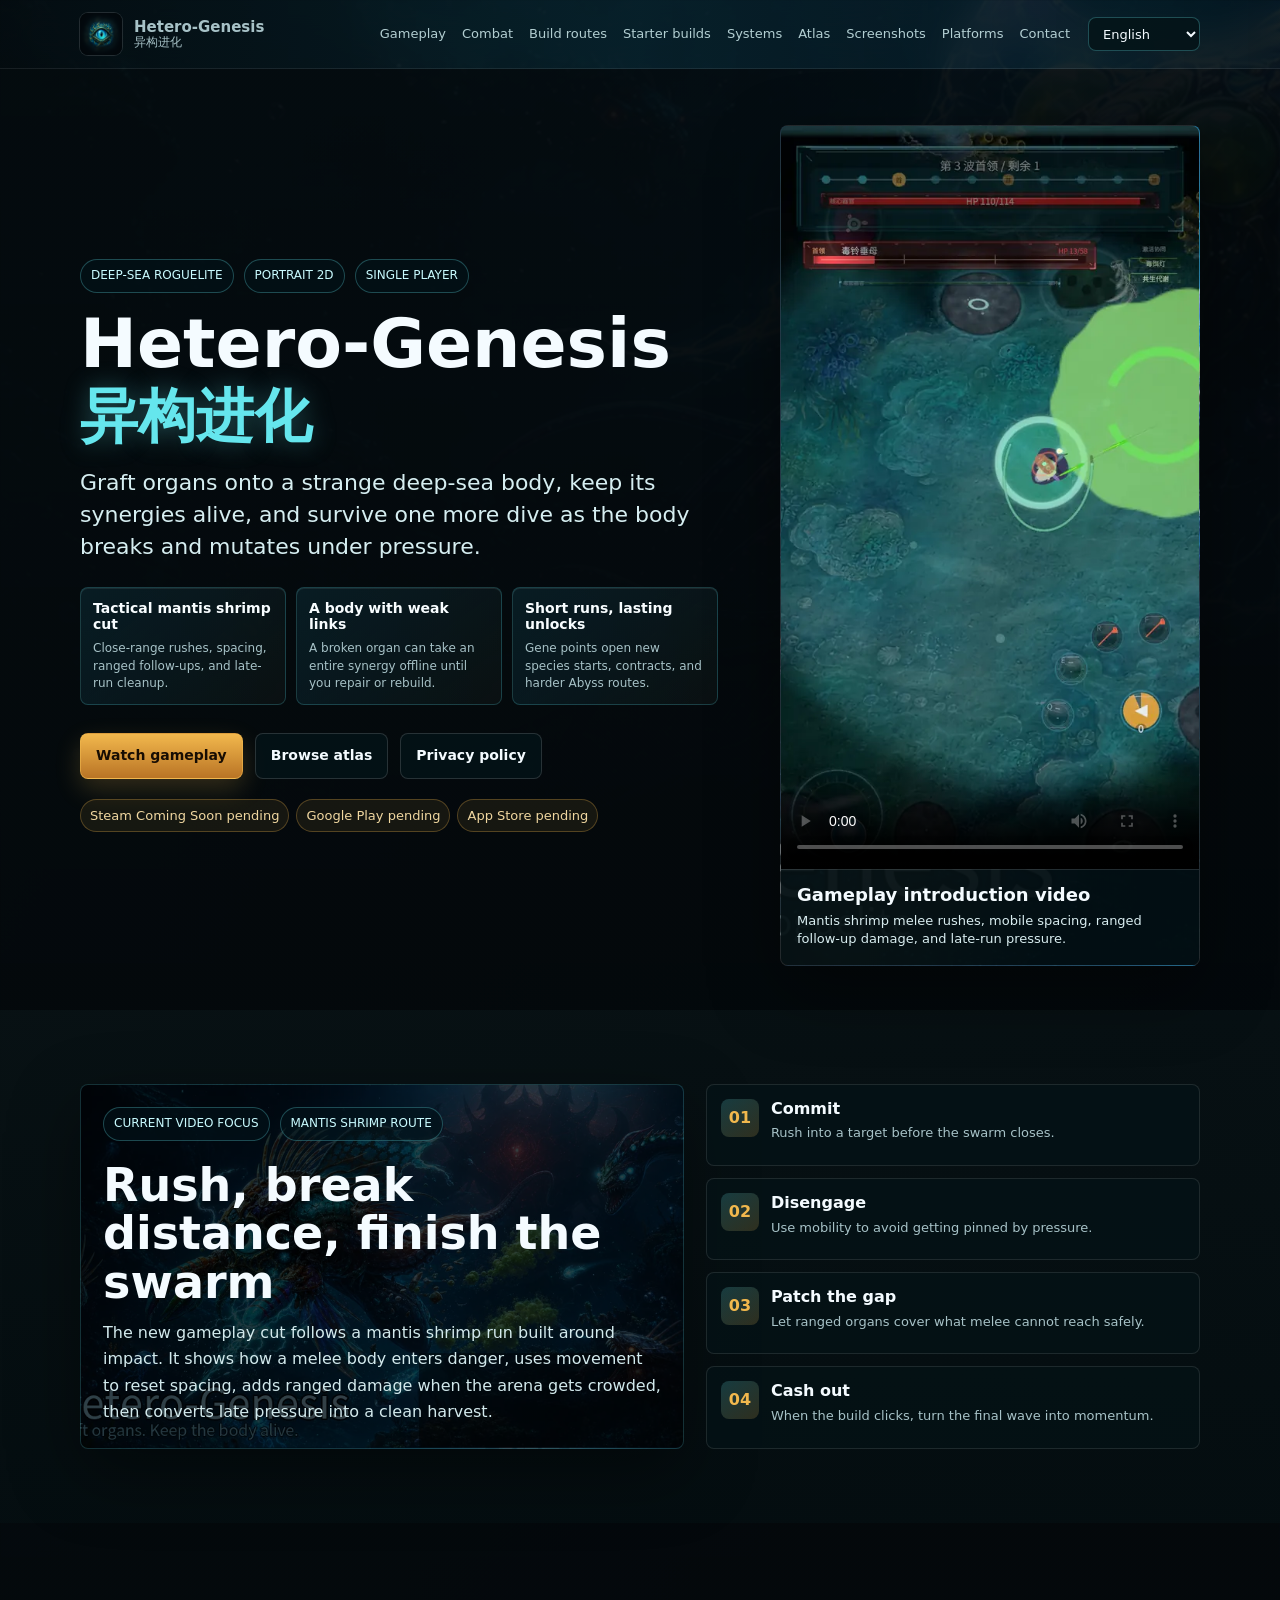
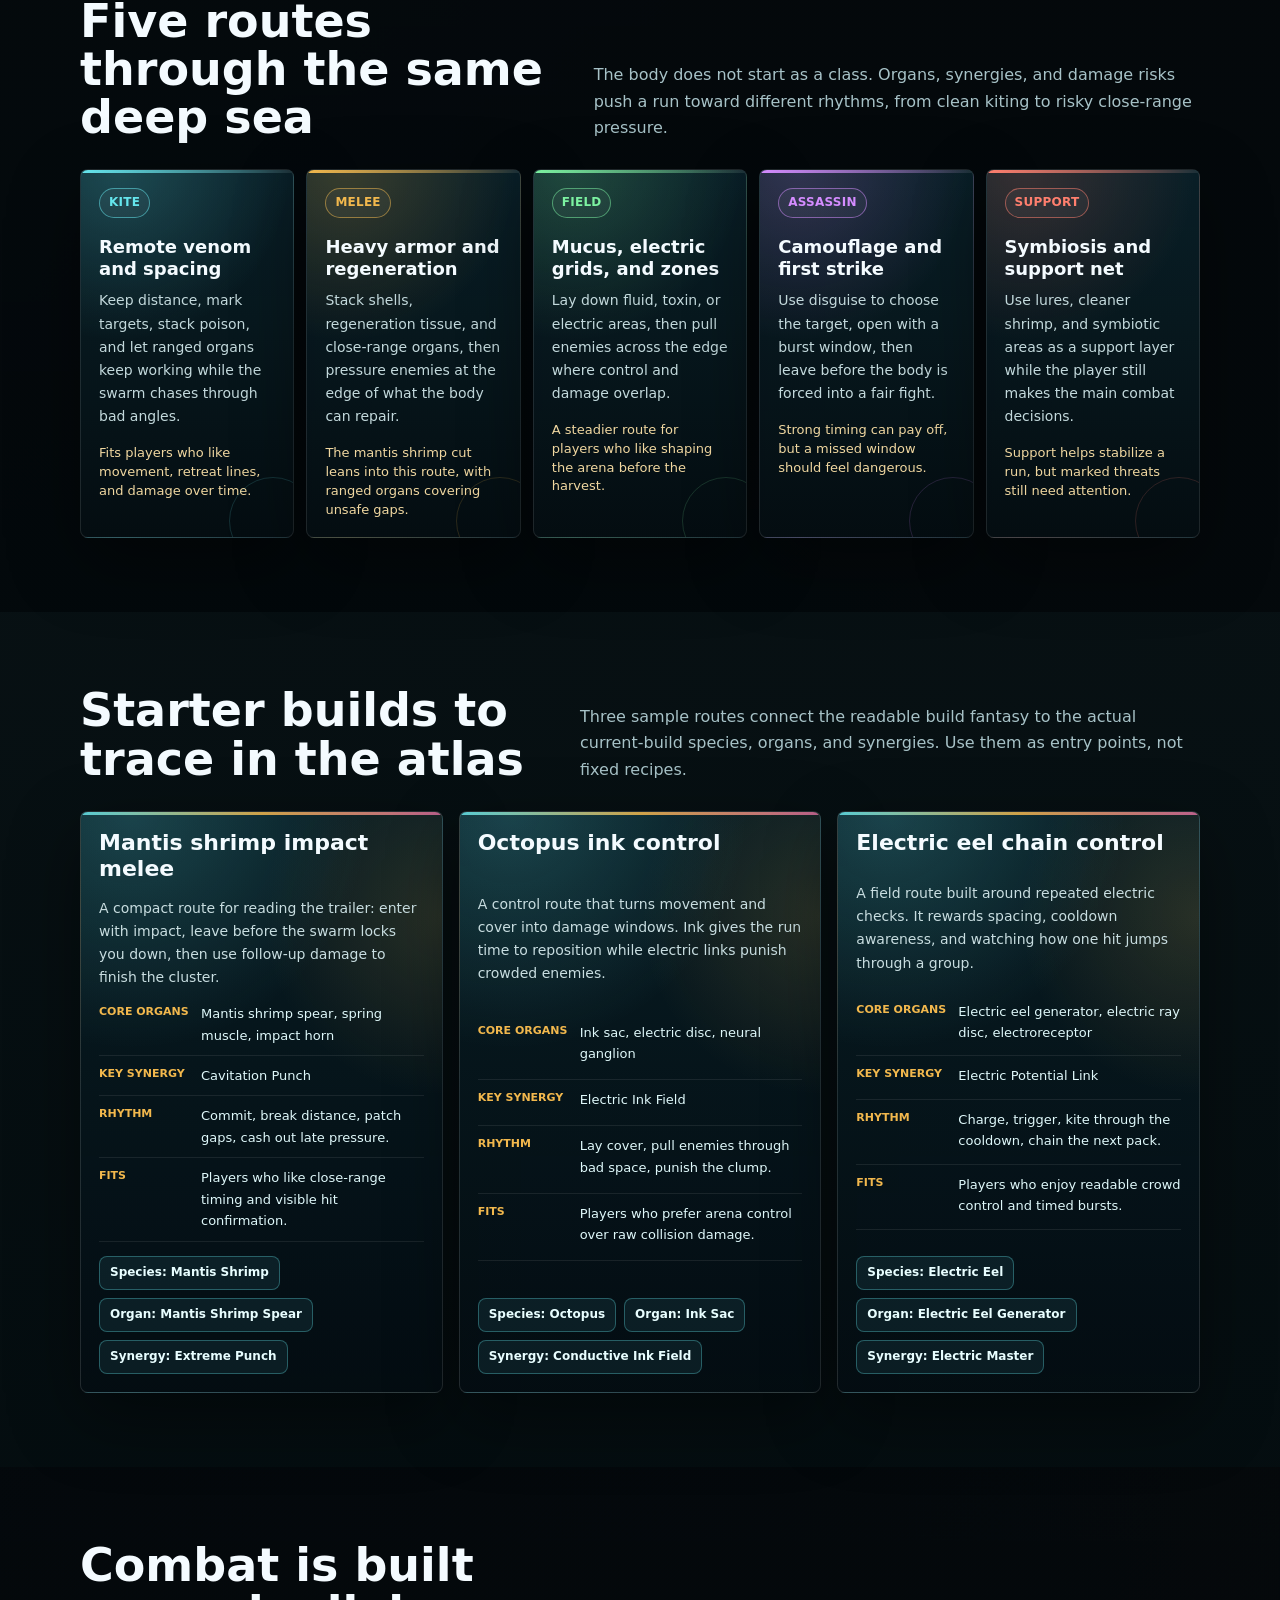
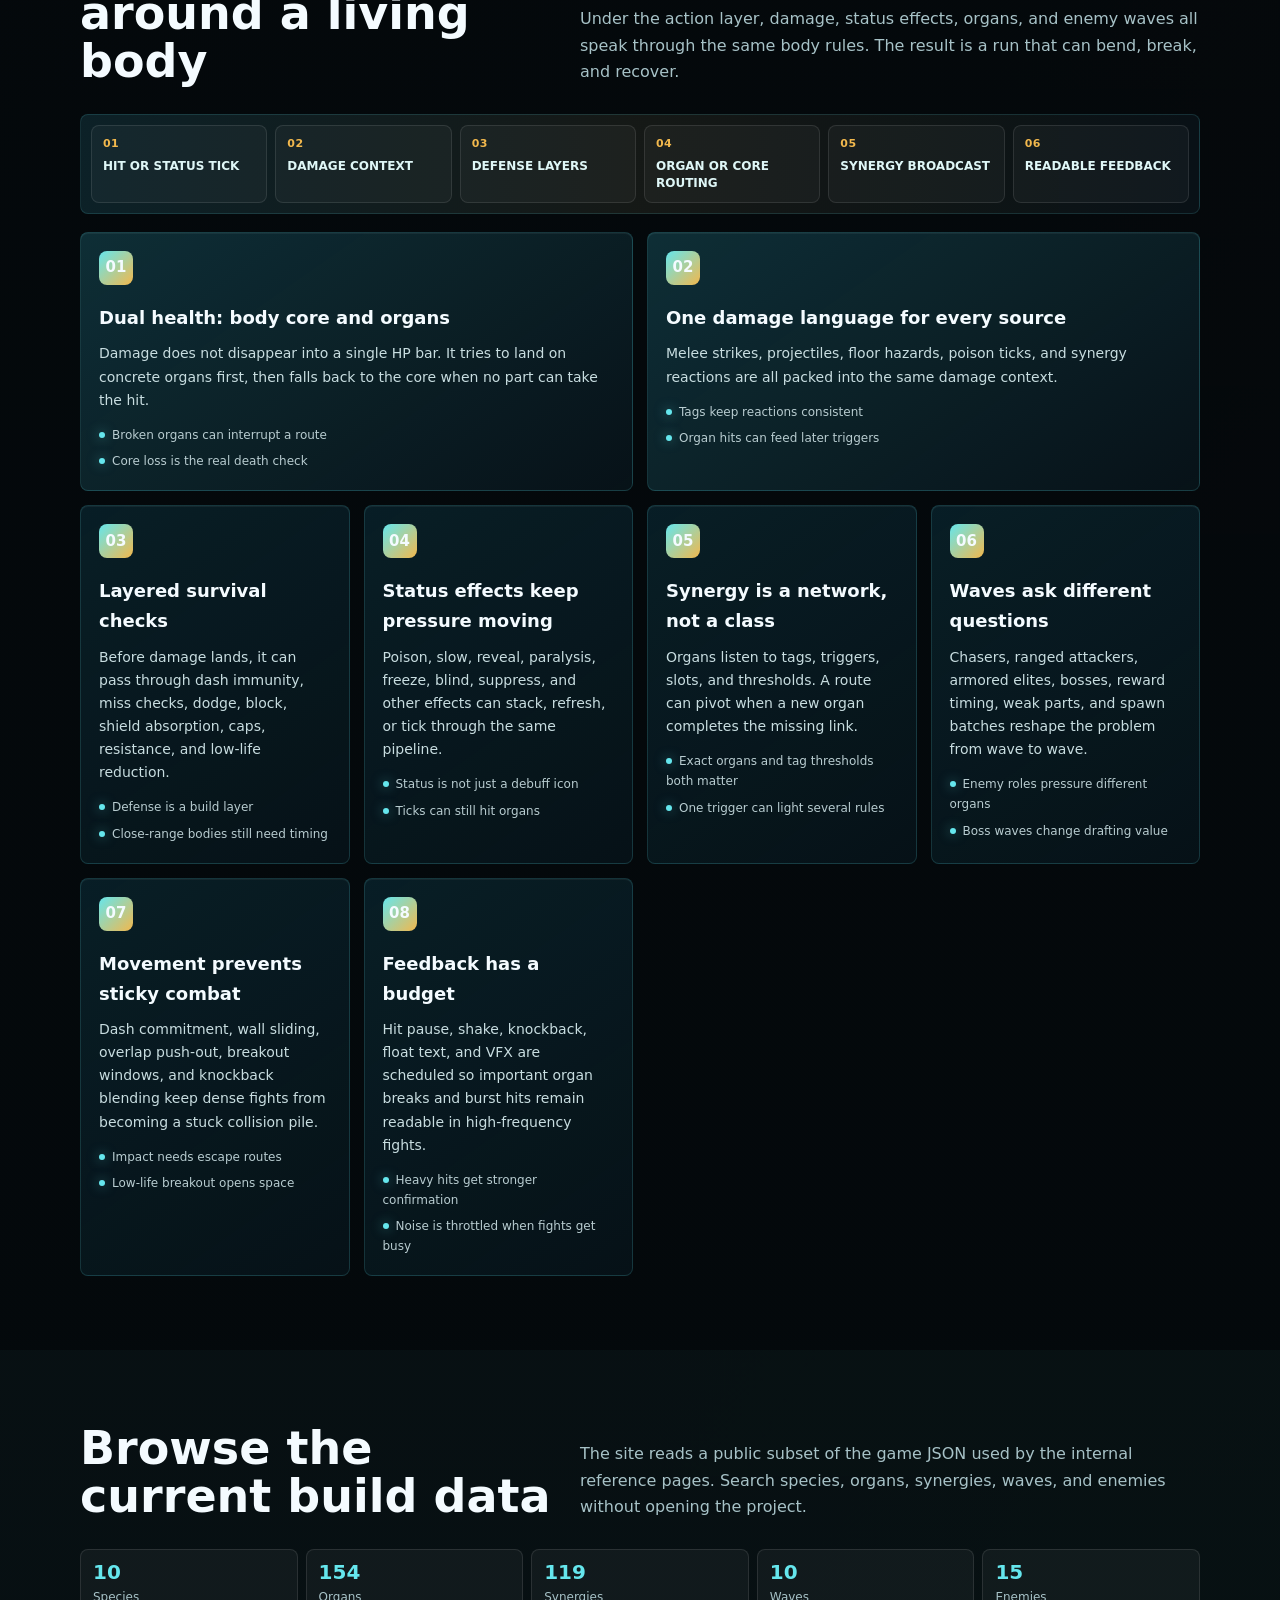
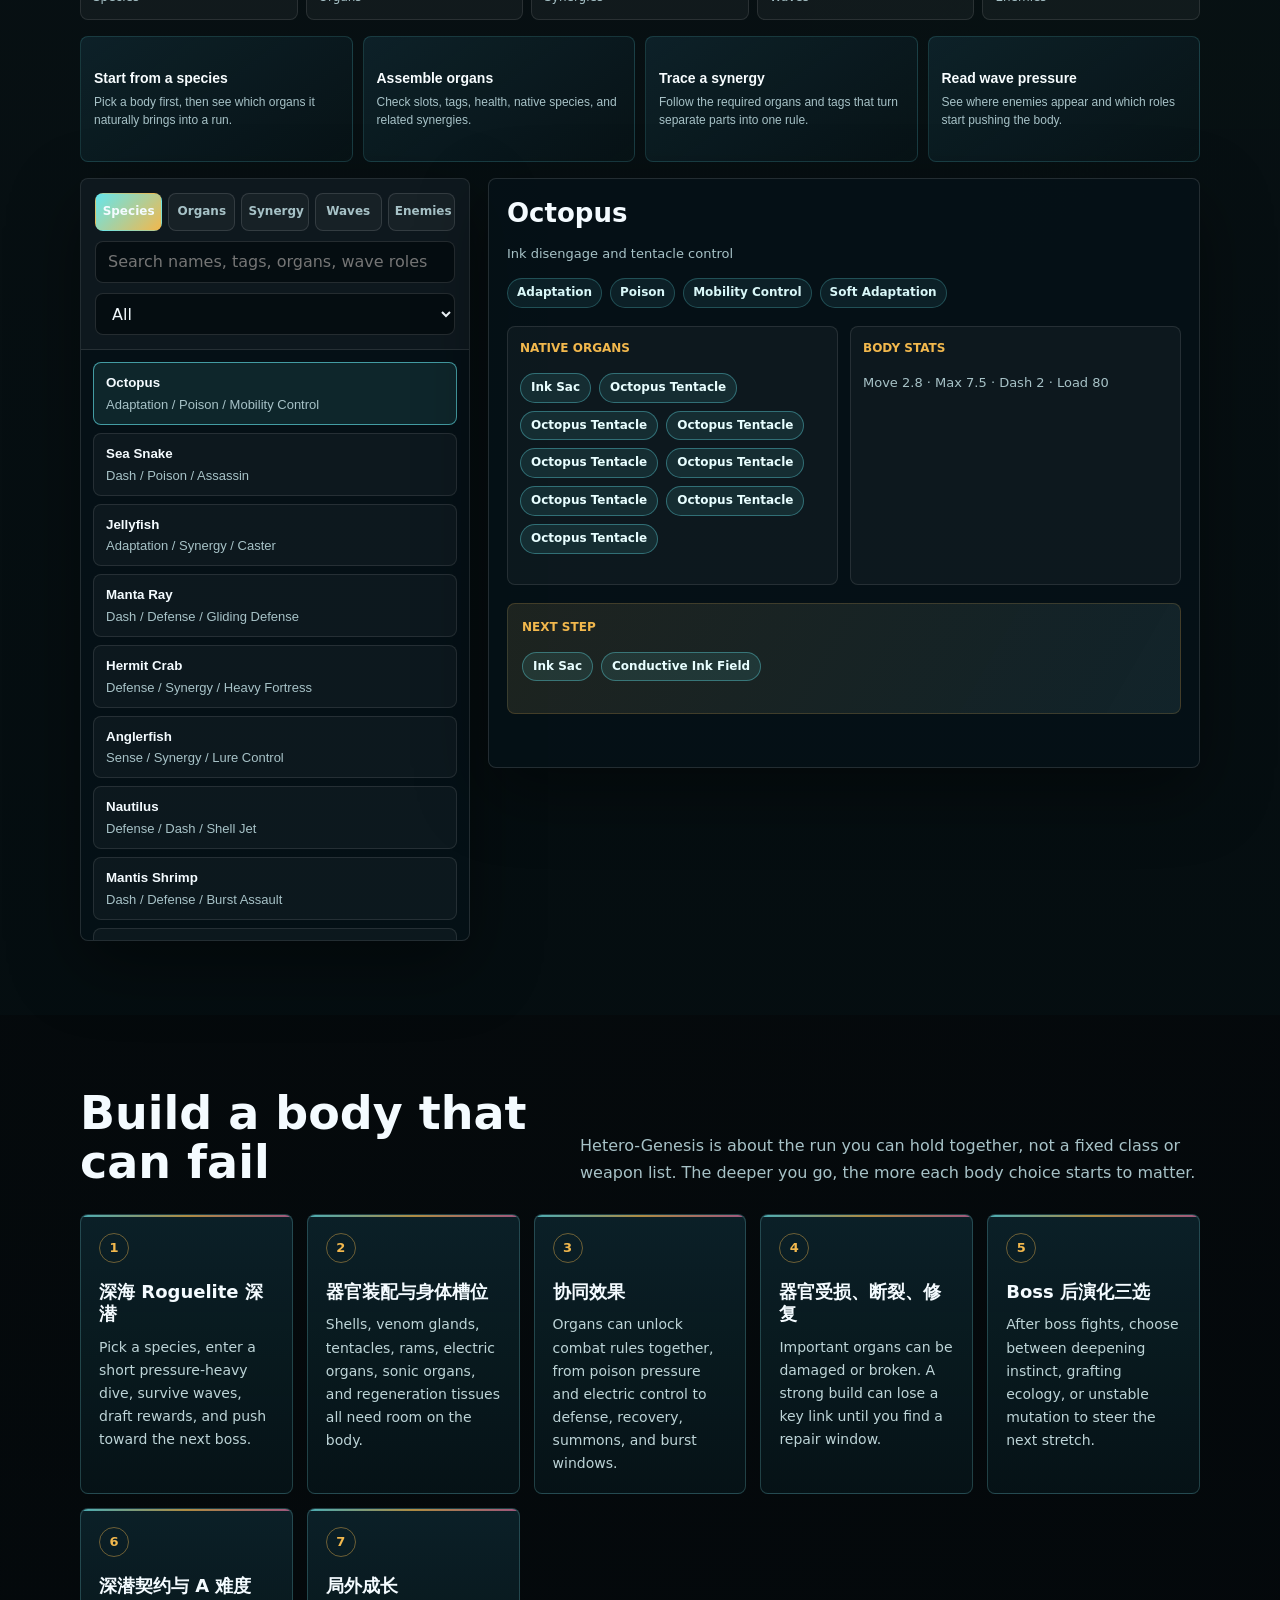
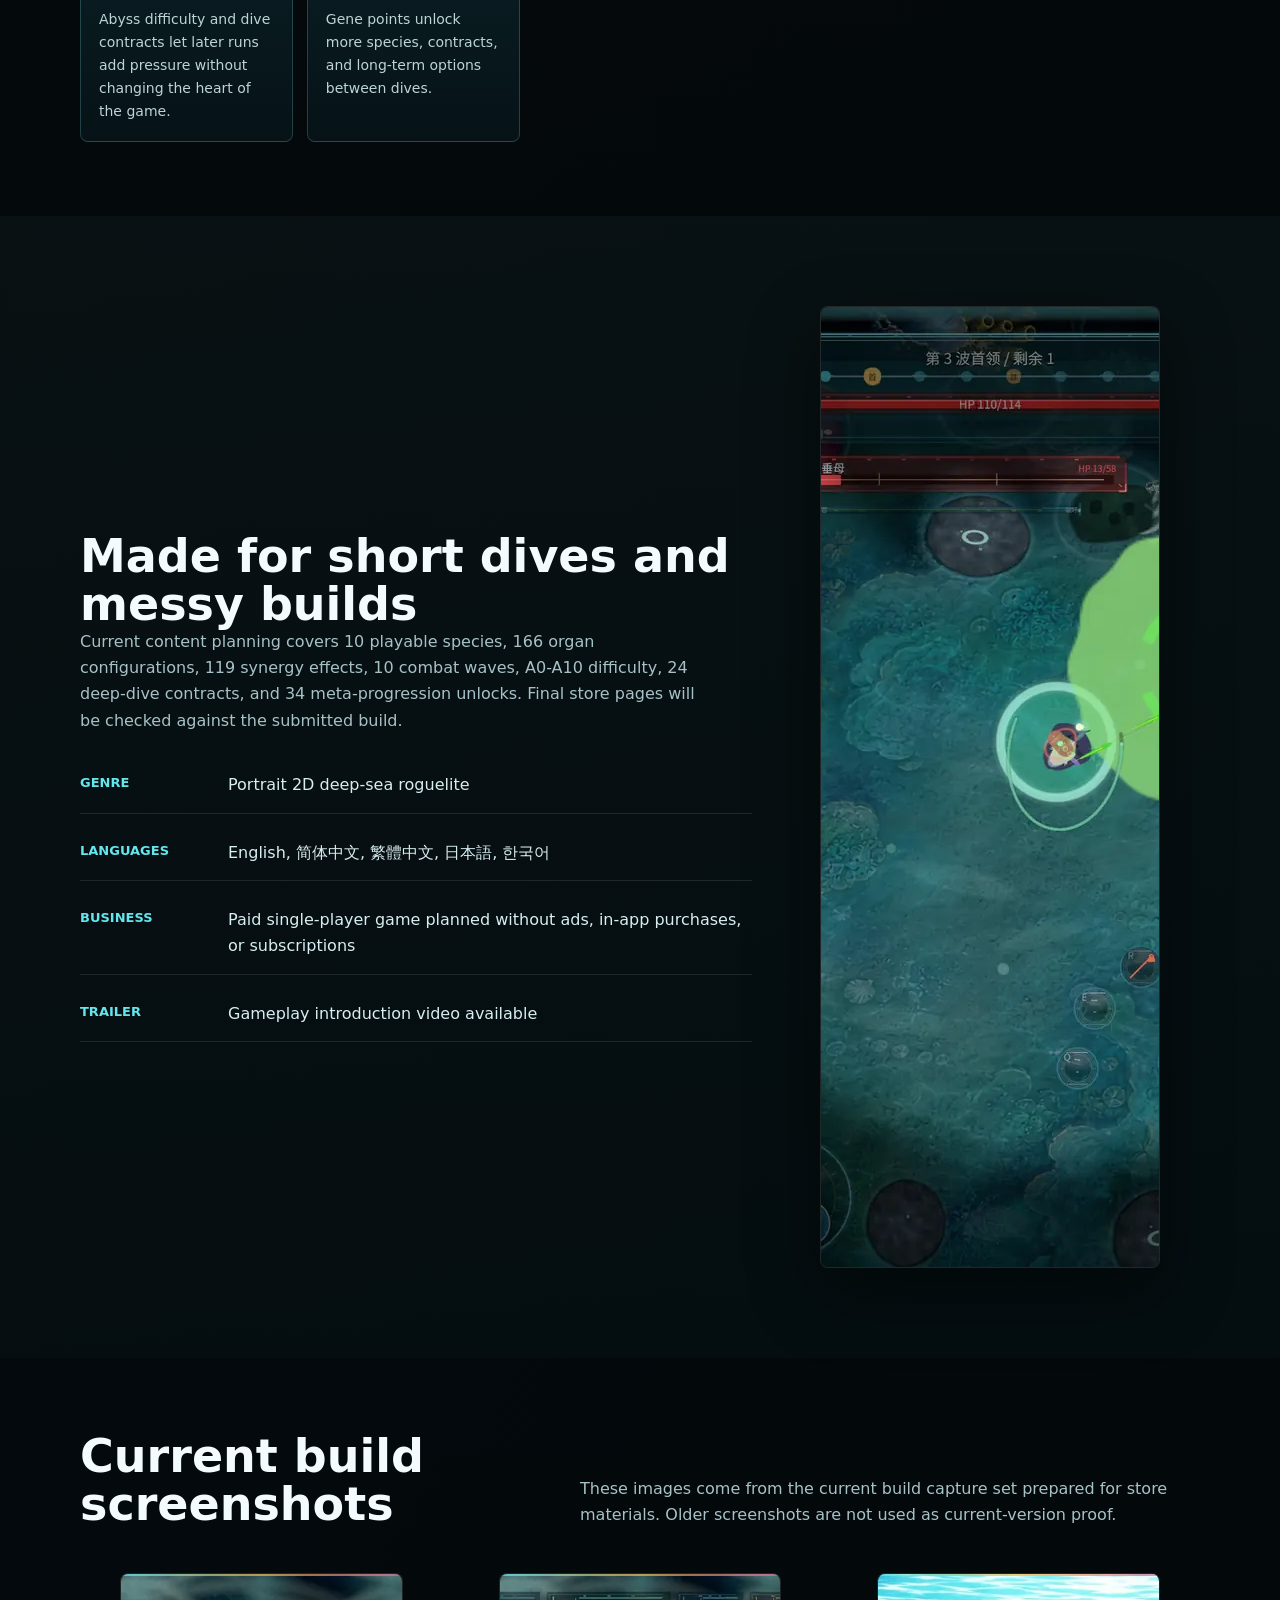
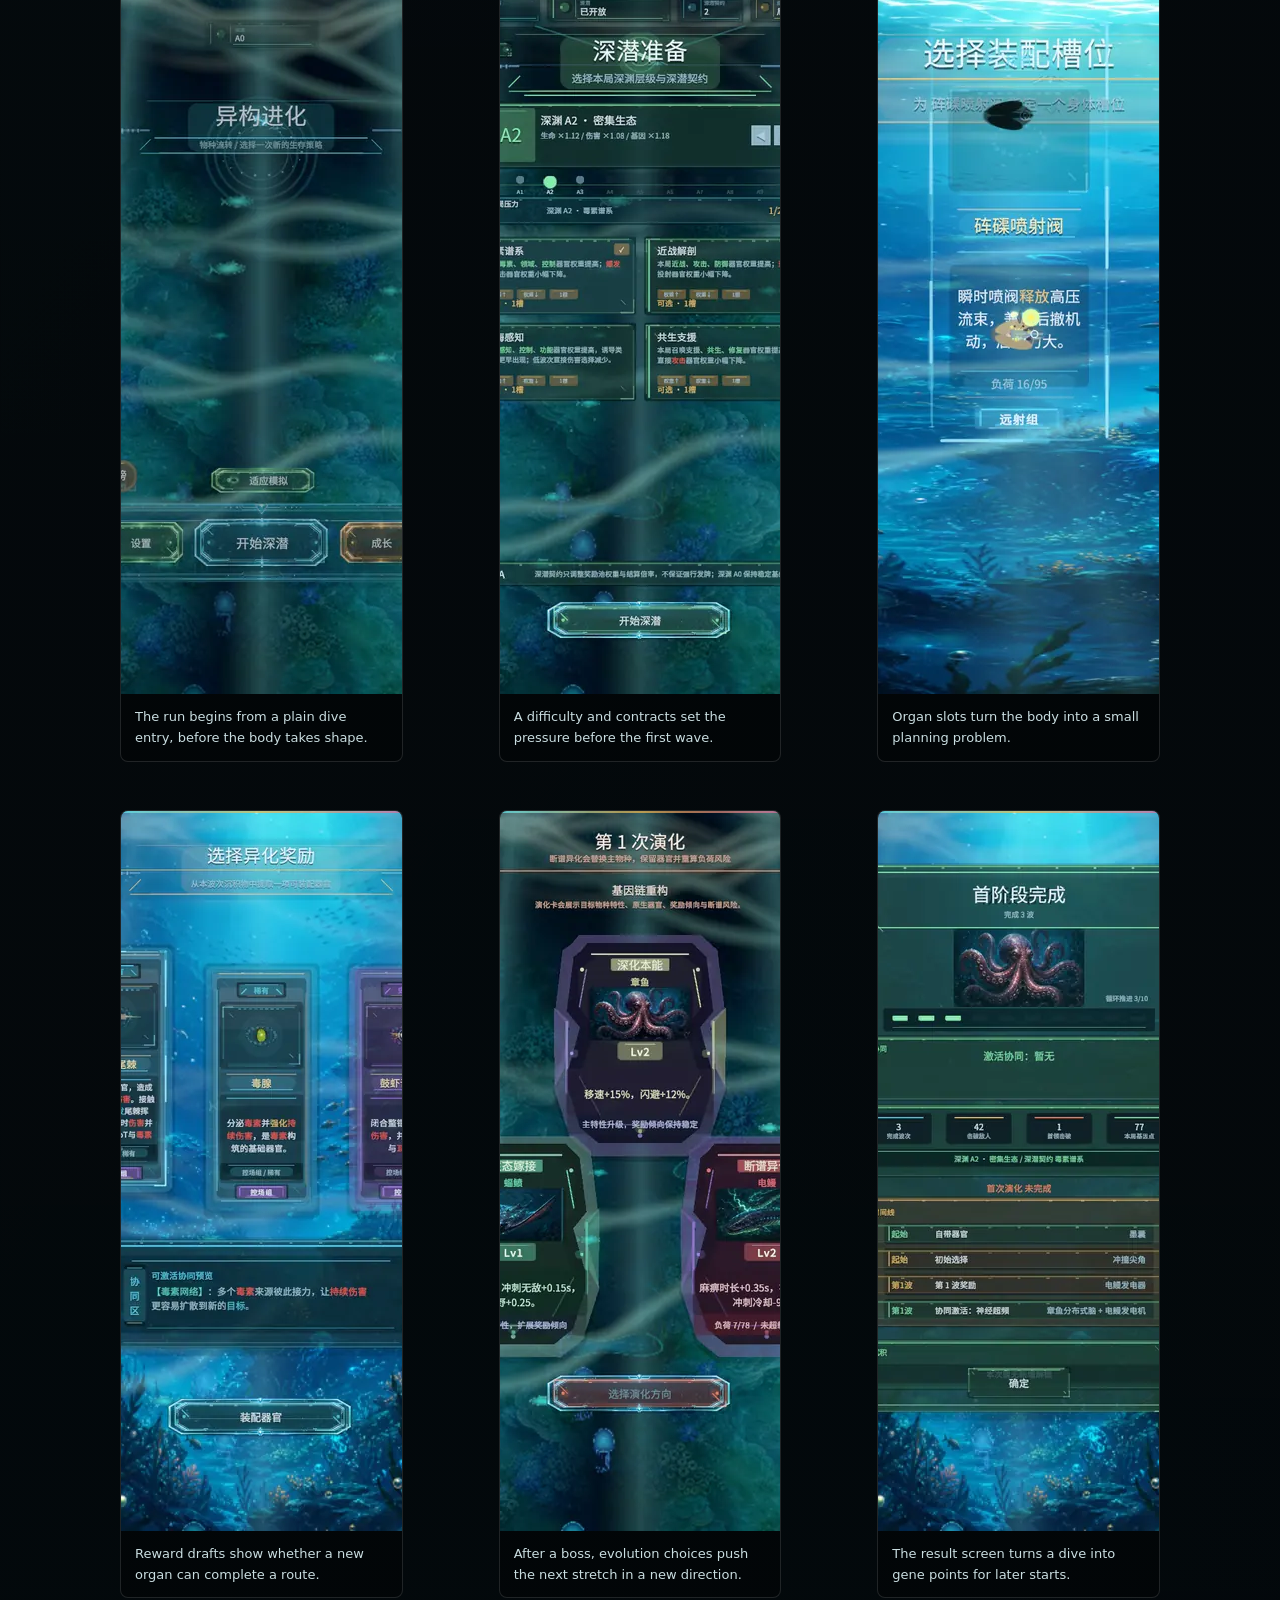
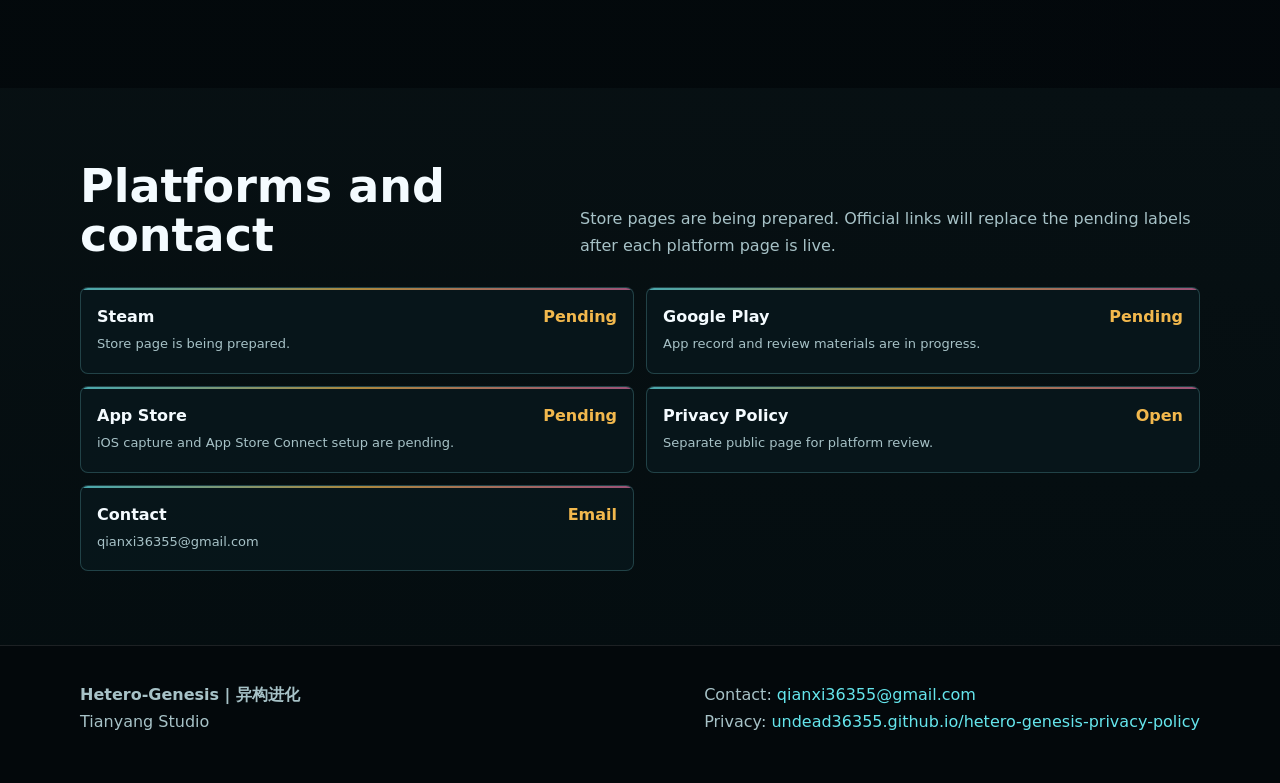
==== index.html @ 5fccf6af "Improve player paths and site metadata" ====
<!doctype html>
<html lang='en'>
<head>
  <meta charset='utf-8'>
  <meta name='viewport' content='width=device-width, initial-scale=1'>
  <title>Hetero-Genesis | 异构进化</title>
  <meta name='description' content='Hetero-Genesis is a portrait 2D deep-sea roguelite about a body that fights, breaks, heals, and mutates.'>
  <meta property='og:title' content='Hetero-Genesis | 异构进化'>
  <meta property='og:description' content='Graft organs, hold your body together, and survive one more dive.'>
  <meta property='og:image' content='https://undead36355.github.io/hetero-genesis-site/assets/feature-graphic.webp'>
  <meta property='og:url' content='https://undead36355.github.io/hetero-genesis-site/'>
  <meta property='og:site_name' content='Hetero-Genesis'>
  <meta property='og:type' content='website'>
  <meta name='twitter:card' content='summary_large_image'>
  <meta name='twitter:title' content='Hetero-Genesis | 异构进化'>
  <meta name='twitter:description' content='Graft organs, hold your body together, and survive one more dive.'>
  <meta name='twitter:image' content='https://undead36355.github.io/hetero-genesis-site/assets/feature-graphic.webp'>
  <link rel='icon' href='assets/app-icon-180.png'>
  <script type='application/ld+json'>
    {
      "@context": "https://schema.org",
      "@graph": [
        {
          "@type": "VideoGame",
          "name": "Hetero-Genesis / 异构进化",
          "url": "https://undead36355.github.io/hetero-genesis-site/",
          "image": "https://undead36355.github.io/hetero-genesis-site/assets/feature-graphic.webp",
          "description": "A portrait 2D deep-sea roguelite about a body that fights, breaks, heals, and mutates.",
          "genre": ["Roguelite", "Action", "Deep-sea"],
          "inLanguage": ["en", "zh-Hans", "zh-Hant", "ja", "ko"],
          "applicationCategory": "Game",
          "gamePlatform": ["PC", "Android", "iOS"],
          "operatingSystem": ["Windows", "Android", "iOS"],
          "email": "qianxi36355@gmail.com",
          "privacyPolicy": "https://undead36355.github.io/hetero-genesis-privacy-policy/"
        },
        {
          "@type": "VideoObject",
          "name": "Hetero-Genesis gameplay introduction video",
          "description": "Mantis shrimp melee rushes, mobile spacing, ranged follow-up damage, and late-run pressure.",
          "contentUrl": "https://undead36355.github.io/hetero-genesis-site/assets/video/hetero-genesis_mantis-shrimp_tactical-cut_v6_vertical.mp4",
          "thumbnailUrl": "https://undead36355.github.io/hetero-genesis-site/assets/mobile-boss.webp",
          "duration": "PT1M19S",
          "uploadDate": "2026-07-06"
        }
      ]
    }
  </script>
  <style>
    :root {
      color-scheme: dark;
      --ink: #f4fbff;
      --muted: #a7c2c7;
      --deep: #061013;
      --panel: rgba(8, 24, 30, .76);
      --line: rgba(127, 225, 232, .22);
      --cyan: #65e6ed;
      --amber: #f2b84d;
      --rose: #db6d9f;
      --green: #9bd67d;
      --violet: #9f8cff;
      --shadow: 0 24px 70px rgba(0, 0, 0, .42);
      font-family: Inter, ui-sans-serif, system-ui, -apple-system, BlinkMacSystemFont, Segoe UI, Noto Sans, Helvetica Neue, Arial, sans-serif;
    }

    * {
      box-sizing: border-box;
    }

    html {
      scroll-behavior: smooth;
    }

    body {
      margin: 0;
      background:
        linear-gradient(180deg, #03080b 0%, #071419 38%, #03080b 100%),
        linear-gradient(110deg, rgba(101, 230, 237, .06), rgba(242, 184, 77, .03), rgba(219, 109, 159, .05));
      color: var(--ink);
      line-height: 1.65;
    }

    a {
      color: inherit;
      text-decoration: none;
    }

    img {
      display: block;
      max-width: 100%;
    }

    .sr-only {
      position: absolute;
      width: 1px;
      height: 1px;
      padding: 0;
      margin: -1px;
      overflow: hidden;
      clip: rect(0, 0, 0, 0);
      white-space: nowrap;
      border: 0;
    }

    .page {
      min-height: 100vh;
      background:
        linear-gradient(120deg, rgba(101, 230, 237, .12), transparent 24%, rgba(242, 184, 77, .08) 54%, transparent 78%),
        linear-gradient(180deg, rgba(3, 8, 11, .2), #03080b 92vh),
        url('assets/hero-wide.webp') center top / cover fixed;
    }

    .wrap {
      width: min(1120px, calc(100% - 32px));
      margin: 0 auto;
    }

    .topbar {
      position: sticky;
      top: 0;
      z-index: 20;
      border-bottom: 1px solid rgba(255, 255, 255, .08);
      background: linear-gradient(90deg, rgba(3, 8, 11, .86), rgba(7, 24, 31, .82), rgba(3, 8, 11, .86));
      backdrop-filter: blur(18px);
    }

    .topbar .wrap {
      display: flex;
      align-items: center;
      justify-content: space-between;
      gap: 18px;
      min-height: 68px;
    }

    .brand {
      display: flex;
      align-items: center;
      gap: 12px;
      min-width: 0;
    }

    .brand img {
      width: 42px;
      height: 42px;
      border-radius: 8px;
      box-shadow: 0 0 0 1px rgba(255, 255, 255, .12);
    }

    .brand strong {
      display: block;
      font-size: 15px;
      line-height: 1.1;
      white-space: nowrap;
    }

    .brand span {
      display: block;
      color: var(--muted);
      font-size: 12px;
      line-height: 1.2;
    }

    nav {
      display: flex;
      align-items: center;
      gap: 16px;
      color: #d8f5f7;
      font-size: 13px;
    }

    nav a {
      opacity: .82;
    }

    nav a:hover {
      opacity: 1;
      color: var(--cyan);
    }

    .top-actions {
      display: flex;
      align-items: center;
      gap: 18px;
    }

    .language-select {
      min-height: 34px;
      border: 1px solid rgba(101, 230, 237, .28);
      border-radius: 8px;
      padding: 5px 28px 5px 10px;
      background: rgba(5, 20, 25, .9);
      color: var(--ink);
      font: inherit;
      font-size: 13px;
    }

    .hero {
      min-height: calc(100vh - 68px);
      display: grid;
      align-items: center;
      padding: 56px 0 44px;
    }

    .hero-grid {
      display: grid;
      grid-template-columns: minmax(0, 1fr) minmax(300px, 440px);
      gap: 42px;
      align-items: center;
    }

    .eyebrow {
      display: flex;
      flex-wrap: wrap;
      gap: 10px;
      margin-bottom: 20px;
      color: #c9fbff;
      font-size: 12px;
      letter-spacing: 0;
      text-transform: uppercase;
    }

    .eyebrow span {
      border: 1px solid rgba(101, 230, 237, .28);
      background: rgba(2, 20, 27, .58);
      border-radius: 999px;
      padding: 6px 10px;
    }

    h1 {
      margin: 0;
      font-size: 68px;
      line-height: .92;
      letter-spacing: 0;
      max-width: 780px;
      white-space: nowrap;
      word-break: keep-all;
      overflow-wrap: normal;
    }

    .cn-title {
      display: block;
      margin-top: 14px;
      color: var(--cyan);
      font-size: 58px;
      font-weight: 800;
      text-shadow: 0 0 24px rgba(101, 230, 237, .34);
    }

    .lead {
      max-width: 690px;
      margin: 24px 0 0;
      color: #d6eef1;
      font-size: 22px;
      line-height: 1.45;
    }

    .hero-points {
      display: grid;
      grid-template-columns: repeat(3, 1fr);
      gap: 10px;
      margin-top: 24px;
      max-width: 720px;
    }

    .hero-point {
      min-height: 104px;
      padding: 12px;
      border: 1px solid rgba(101, 230, 237, .2);
      border-radius: 8px;
      background:
        linear-gradient(145deg, rgba(7, 27, 35, .86), rgba(6, 14, 18, .72)),
        linear-gradient(90deg, rgba(101, 230, 237, .12), rgba(242, 184, 77, .08));
      box-shadow: inset 0 1px 0 rgba(255, 255, 255, .08);
    }

    .hero-point b {
      display: block;
      color: #f8fdff;
      font-size: 14px;
      line-height: 1.2;
    }

    .hero-point span {
      display: block;
      margin-top: 7px;
      color: var(--muted);
      font-size: 12px;
      line-height: 1.45;
    }

    .hero-actions {
      display: flex;
      flex-wrap: wrap;
      gap: 12px;
      margin-top: 28px;
    }

    .button {
      display: inline-flex;
      align-items: center;
      justify-content: center;
      min-height: 44px;
      border-radius: 8px;
      padding: 10px 15px;
      border: 1px solid rgba(255, 255, 255, .14);
      background: rgba(5, 20, 25, .78);
      color: var(--ink);
      font-weight: 700;
      font-size: 14px;
    }

    .button.primary {
      border-color: rgba(242, 184, 77, .6);
      background: linear-gradient(180deg, #f2b84d, #b97425);
      color: #170d03;
      box-shadow: 0 10px 26px rgba(242, 184, 77, .2);
    }

    .hero-card {
      position: relative;
      overflow: hidden;
      border: 1px solid rgba(255, 255, 255, .13);
      border-radius: 8px;
      background: rgba(2, 9, 12, .7);
      box-shadow: var(--shadow);
    }

    .hero-video-card {
      justify-self: end;
      width: min(100%, 420px);
      background:
        linear-gradient(180deg, rgba(2, 9, 12, .1), rgba(2, 9, 12, .76)),
        url('assets/hero-main.webp') center / cover;
    }

    .hero-card::before {
      content: '';
      position: absolute;
      inset: 0;
      pointer-events: none;
      background: linear-gradient(120deg, rgba(101, 230, 237, .22), transparent 32%, rgba(242, 184, 77, .18) 60%, transparent 82%);
      mix-blend-mode: screen;
    }

    .hero-card img {
      width: 100%;
      aspect-ratio: 1232 / 706;
      object-fit: cover;
    }

    .hero-video-card video {
      position: relative;
      z-index: 1;
      display: block;
      width: 100%;
      aspect-ratio: 9 / 16;
      object-fit: cover;
      background: #000;
    }

    .hero-video-caption {
      position: relative;
      z-index: 1;
      padding: 14px 16px 16px;
      border-top: 1px solid rgba(255, 255, 255, .12);
      background: rgba(3, 15, 20, .88);
    }

    .hero-video-caption b {
      display: block;
      font-size: 18px;
      line-height: 1.25;
    }

    .hero-video-caption span {
      display: block;
      margin-top: 5px;
      color: #d9edf0;
      font-size: 13px;
      line-height: 1.45;
    }

    .hero-status {
      display: inline-flex;
      flex-wrap: wrap;
      gap: 7px;
      max-width: 720px;
      margin-top: 20px;
      color: var(--muted);
      font-size: 13px;
    }

    .hero-status span {
      border: 1px solid rgba(242, 184, 77, .28);
      border-radius: 999px;
      padding: 5px 9px;
      color: #f0d7a0;
      background: rgba(242, 184, 77, .08);
    }

    .status-strip {
      display: grid;
      grid-template-columns: repeat(3, 1fr);
      border-top: 1px solid rgba(255, 255, 255, .1);
    }

    .status-strip div {
      padding: 14px;
      border-right: 1px solid rgba(255, 255, 255, .08);
      background: rgba(4, 17, 22, .82);
    }

    .status-strip div:last-child {
      border-right: 0;
    }

    .status-strip b {
      display: block;
      font-size: 13px;
    }

    .status-strip span {
      color: var(--amber);
      font-size: 12px;
    }

    section {
      padding: 74px 0;
      background:
        linear-gradient(180deg, rgba(3, 8, 11, .92), rgba(3, 8, 11, .96)),
        linear-gradient(90deg, rgba(101, 230, 237, .04), rgba(219, 109, 159, .035));
    }

    section:nth-of-type(even) {
      background:
        linear-gradient(180deg, rgba(7, 16, 19, .94), rgba(4, 13, 16, .96)),
        linear-gradient(90deg, rgba(242, 184, 77, .035), rgba(101, 230, 237, .04));
    }

    .section-head {
      display: flex;
      align-items: end;
      justify-content: space-between;
      gap: 24px;
      margin-bottom: 28px;
    }

    h2 {
      margin: 0;
      font-size: 46px;
      line-height: 1.05;
      letter-spacing: 0;
    }

    .section-head p,
    .section-copy {
      max-width: 620px;
      margin: 0;
      color: var(--muted);
    }

    .feature-grid {
      display: grid;
      grid-template-columns: repeat(auto-fit, minmax(210px, 1fr));
      gap: 14px;
    }

    .feature {
      position: relative;
      overflow: hidden;
      min-height: 230px;
      padding: 18px;
      border: 1px solid var(--line);
      border-radius: 8px;
      background:
        linear-gradient(180deg, rgba(12, 35, 43, .82), rgba(6, 18, 22, .78)),
        var(--panel);
      box-shadow: inset 0 1px 0 rgba(255, 255, 255, .06);
    }

    .feature::before,
    .shot::before,
    .platform::before {
      content: '';
      position: absolute;
      inset: 0 0 auto;
      height: 2px;
      background: linear-gradient(90deg, var(--cyan), var(--amber), var(--rose));
      opacity: .7;
    }

    .feature .num {
      display: inline-flex;
      align-items: center;
      justify-content: center;
      width: 30px;
      height: 30px;
      margin-bottom: 18px;
      border: 1px solid rgba(242, 184, 77, .42);
      border-radius: 999px;
      color: var(--amber);
      font-weight: 800;
      font-size: 13px;
    }

    .feature h3 {
      margin: 0 0 10px;
      font-size: 18px;
      line-height: 1.25;
    }

    .feature p {
      margin: 0;
      color: #bdd4d7;
      font-size: 14px;
    }

    .split {
      display: grid;
      grid-template-columns: minmax(0, 1fr) minmax(280px, 420px);
      gap: 28px;
      align-items: center;
    }

    .rhythm-grid {
      display: grid;
      grid-template-columns: 1.1fr .9fr;
      gap: 22px;
      align-items: stretch;
    }

    .rhythm-panel {
      border: 1px solid rgba(101, 230, 237, .2);
      border-radius: 8px;
      padding: 22px;
      background:
        linear-gradient(135deg, rgba(10, 35, 43, .86), rgba(8, 16, 22, .8)),
        url('assets/feature-graphic.webp') center / cover;
      background-blend-mode: multiply;
      box-shadow: var(--shadow);
    }

    .rhythm-panel p {
      max-width: 680px;
      margin: 14px 0 0;
      color: #d2e9ec;
    }

    .rhythm-steps {
      display: grid;
      gap: 12px;
    }

    .rhythm-step {
      display: grid;
      grid-template-columns: 38px 1fr;
      gap: 12px;
      padding: 14px;
      border: 1px solid rgba(255, 255, 255, .1);
      border-radius: 8px;
      background: rgba(5, 18, 23, .78);
    }

    .rhythm-step i {
      display: inline-flex;
      align-items: center;
      justify-content: center;
      width: 38px;
      height: 38px;
      border-radius: 8px;
      background: linear-gradient(145deg, rgba(101, 230, 237, .2), rgba(242, 184, 77, .18));
      color: var(--amber);
      font-style: normal;
      font-weight: 900;
    }

    .rhythm-step b {
      display: block;
      line-height: 1.2;
    }

    .rhythm-step span {
      display: block;
      margin-top: 4px;
      color: var(--muted);
      font-size: 13px;
    }

    .build-route-grid {
      display: grid;
      grid-template-columns: repeat(5, minmax(0, 1fr));
      gap: 12px;
      align-items: stretch;
    }

    .route-card {
      position: relative;
      min-height: 260px;
      overflow: hidden;
      padding: 18px;
      border: 1px solid rgba(255, 255, 255, .1);
      border-radius: 8px;
      background:
        radial-gradient(circle at 18% 0, var(--route-glow), transparent 42%),
        linear-gradient(180deg, rgba(10, 34, 42, .9), rgba(5, 14, 19, .84));
      box-shadow: var(--shadow);
    }

    .route-card::before {
      content: '';
      position: absolute;
      inset: 0 0 auto;
      height: 3px;
      background: linear-gradient(90deg, var(--route-color), rgba(255, 255, 255, .08));
    }

    .route-card::after {
      content: '';
      position: absolute;
      right: -24px;
      bottom: -28px;
      width: 86px;
      height: 86px;
      border: 1px solid var(--route-color);
      border-radius: 999px;
      opacity: .16;
    }

    .route-card[data-route='kite'] {
      --route-color: #65e6ed;
      --route-glow: rgba(101, 230, 237, .22);
    }

    .route-card[data-route='melee'] {
      --route-color: #f2b84d;
      --route-glow: rgba(242, 184, 77, .2);
    }

    .route-card[data-route='field'] {
      --route-color: #7cf2a1;
      --route-glow: rgba(124, 242, 161, .2);
    }

    .route-card[data-route='assassin'] {
      --route-color: #d48cff;
      --route-glow: rgba(212, 140, 255, .2);
    }

    .route-card[data-route='summon'] {
      --route-color: #ff7f6e;
      --route-glow: rgba(255, 127, 110, .18);
    }

    .route-card .route-label {
      display: inline-flex;
      align-items: center;
      gap: 6px;
      min-height: 26px;
      margin-bottom: 18px;
      padding: 4px 9px;
      border: 1px solid color-mix(in srgb, var(--route-color) 52%, transparent);
      border-radius: 999px;
      color: var(--route-color);
      font-size: 12px;
      font-weight: 800;
      text-transform: uppercase;
      letter-spacing: .02em;
      background: rgba(255, 255, 255, .04);
    }

    .route-card h3 {
      margin: 0 0 10px;
      font-size: 18px;
      line-height: 1.2;
    }

    .route-card p {
      margin: 0;
      color: #c3d9dc;
      font-size: 14px;
    }

    .route-card .route-note {
      display: block;
      margin-top: 16px;
      color: #f0d7a0;
      font-size: 13px;
      line-height: 1.45;
    }

    .starter-build-grid {
      display: grid;
      grid-template-columns: repeat(3, minmax(0, 1fr));
      gap: 16px;
      align-items: stretch;
    }

    .starter-build-card {
      position: relative;
      display: grid;
      gap: 14px;
      min-height: 330px;
      overflow: hidden;
      padding: 18px;
      border: 1px solid rgba(255, 255, 255, .12);
      border-radius: 8px;
      background:
        radial-gradient(circle at 14% 0, rgba(101, 230, 237, .2), transparent 36%),
        radial-gradient(circle at 100% 18%, rgba(242, 184, 77, .14), transparent 30%),
        linear-gradient(180deg, rgba(8, 29, 37, .92), rgba(4, 13, 18, .86));
      box-shadow: var(--shadow);
    }

    .starter-build-card::before {
      content: '';
      position: absolute;
      inset: 0 0 auto;
      height: 3px;
      background: linear-gradient(90deg, var(--cyan), var(--amber), var(--rose));
      opacity: .84;
    }

    .starter-build-card h3 {
      margin: 0;
      font-size: 22px;
      line-height: 1.2;
    }

    .starter-build-card p {
      margin: 0;
      color: #c8dde0;
      font-size: 14px;
    }

    .starter-build-meta {
      display: grid;
      gap: 9px;
    }

    .starter-build-row {
      display: grid;
      grid-template-columns: 92px 1fr;
      gap: 10px;
      padding-bottom: 9px;
      border-bottom: 1px solid rgba(255, 255, 255, .08);
      color: #dff8fa;
      font-size: 13px;
    }

    .starter-build-row b {
      color: var(--amber);
      font-size: 11px;
      text-transform: uppercase;
    }

    .starter-build-actions {
      display: flex;
      flex-wrap: wrap;
      gap: 8px;
      align-self: end;
    }

    .starter-jump {
      min-height: 34px;
      border: 1px solid rgba(101, 230, 237, .32);
      border-radius: 8px;
      padding: 6px 10px;
      color: #e8feff;
      background: rgba(101, 230, 237, .08);
      font: inherit;
      font-size: 12px;
      font-weight: 800;
      cursor: pointer;
    }

    .starter-jump:hover,
    .starter-jump:focus-visible {
      color: #071013;
      border-color: transparent;
      background: linear-gradient(135deg, var(--cyan), var(--amber));
      outline: none;
    }

    .system-grid {
      display: grid;
      grid-template-columns: repeat(4, minmax(0, 1fr));
      gap: 14px;
    }

    .system-flow {
      display: grid;
      grid-template-columns: repeat(6, minmax(0, 1fr));
      gap: 8px;
      margin: 0 0 18px;
      padding: 10px;
      border: 1px solid rgba(101, 230, 237, .14);
      border-radius: 8px;
      background:
        linear-gradient(90deg, rgba(101, 230, 237, .1), rgba(245, 194, 93, .08), rgba(255, 255, 255, .025)),
        rgba(4, 13, 19, .74);
    }

    .system-flow-step {
      min-height: 70px;
      padding: 11px;
      border: 1px solid rgba(255, 255, 255, .1);
      border-radius: 8px;
      background: rgba(255, 255, 255, .035);
      color: #dff7f7;
      font-size: 12px;
      font-weight: 800;
      text-transform: uppercase;
      line-height: 1.35;
    }

    .system-flow-step span {
      display: block;
      margin-bottom: 7px;
      color: var(--amber);
      font-size: 11px;
      letter-spacing: .04em;
    }

    .system-card {
      min-height: 220px;
      padding: 18px;
      border: 1px solid rgba(101, 230, 237, .16);
      border-radius: 8px;
      background:
        linear-gradient(145deg, rgba(8, 31, 39, .92), rgba(6, 17, 23, .82)),
        var(--panel);
      box-shadow: inset 0 1px 0 rgba(255, 255, 255, .05);
    }

    .system-card b {
      display: inline-flex;
      align-items: center;
      justify-content: center;
      width: 34px;
      height: 34px;
      margin-bottom: 18px;
      border-radius: 8px;
      color: var(--night);
      background: linear-gradient(135deg, var(--cyan), var(--amber));
      font-size: 15px;
      font-weight: 900;
    }

    .system-card h3 {
      margin: 0 0 10px;
      font-size: 18px;
    }

    .system-card p {
      margin: 0;
      color: #c8dde0;
      font-size: 14px;
    }

    .system-card ul {
      display: grid;
      gap: 7px;
      margin: 14px 0 0;
      padding: 0;
      list-style: none;
      color: #b8ccd0;
      font-size: 12px;
    }

    .system-card li::before {
      content: '';
      display: inline-block;
      width: 6px;
      height: 6px;
      margin-right: 7px;
      border-radius: 999px;
      background: var(--cyan);
      box-shadow: 0 0 12px rgba(101, 230, 237, .55);
      vertical-align: 1px;
    }

    .system-card.major {
      grid-column: span 2;
      background:
        linear-gradient(145deg, rgba(15, 48, 56, .94), rgba(7, 18, 24, .86)),
        var(--panel);
    }

    .atlas-shell {
      display: grid;
      grid-template-columns: minmax(280px, 390px) minmax(0, 1fr);
      gap: 18px;
      align-items: start;
    }

    .atlas-panel {
      overflow: hidden;
      border: 1px solid rgba(255, 255, 255, .12);
      border-radius: 8px;
      background: rgba(6, 18, 24, .82);
      box-shadow: var(--shadow);
    }

    .atlas-toolbar {
      display: grid;
      gap: 10px;
      padding: 14px;
      border-bottom: 1px solid rgba(255, 255, 255, .1);
      background: rgba(255, 255, 255, .035);
    }

    .atlas-tabs {
      display: grid;
      grid-template-columns: repeat(5, minmax(0, 1fr));
      gap: 6px;
    }

    .atlas-tab {
      min-height: 38px;
      padding: 8px 6px;
      border: 1px solid rgba(255, 255, 255, .12);
      border-radius: 8px;
      color: var(--muted);
      background: rgba(255, 255, 255, .04);
      font: inherit;
      font-size: 12px;
      font-weight: 800;
      cursor: pointer;
    }

    .atlas-tab.active {
      color: var(--night);
      border-color: transparent;
      background: linear-gradient(135deg, var(--cyan), var(--amber));
    }

    .atlas-search,
    .atlas-filter {
      width: 100%;
      min-height: 42px;
      border: 1px solid rgba(255, 255, 255, .13);
      border-radius: 8px;
      color: var(--text);
      background: rgba(1, 8, 12, .64);
      padding: 0 12px;
      font: inherit;
    }

    .atlas-stats {
      display: grid;
      grid-template-columns: repeat(5, minmax(0, 1fr));
      gap: 8px;
      margin-bottom: 16px;
    }

    .atlas-stat {
      padding: 12px;
      border: 1px solid rgba(255, 255, 255, .1);
      border-radius: 8px;
      background: rgba(255, 255, 255, .045);
    }

    .atlas-stat b {
      display: block;
      color: var(--cyan);
      font-size: 20px;
      line-height: 1;
    }

    .atlas-stat span {
      display: block;
      margin-top: 6px;
      color: var(--muted);
      font-size: 12px;
    }

    .atlas-path-grid {
      display: grid;
      grid-template-columns: repeat(4, minmax(0, 1fr));
      gap: 10px;
      margin: 0 0 16px;
    }

    .atlas-path-card {
      min-height: 126px;
      padding: 13px;
      border: 1px solid rgba(101, 230, 237, .16);
      border-radius: 8px;
      color: inherit;
      text-align: left;
      background:
        linear-gradient(145deg, rgba(12, 35, 43, .82), rgba(6, 18, 22, .72)),
        rgba(255, 255, 255, .035);
      cursor: pointer;
    }

    .atlas-path-card b {
      display: block;
      color: #f8fdff;
      font-size: 14px;
      line-height: 1.25;
    }

    .atlas-path-card span {
      display: block;
      margin-top: 7px;
      color: var(--muted);
      font-size: 12px;
      line-height: 1.45;
    }

    .atlas-path-card:hover,
    .atlas-path-card:focus-visible {
      border-color: rgba(242, 184, 77, .48);
      background:
        linear-gradient(145deg, rgba(18, 49, 55, .9), rgba(9, 22, 25, .82)),
        rgba(242, 184, 77, .05);
      outline: none;
    }

    .atlas-list {
      display: grid;
      gap: 8px;
      max-height: 590px;
      overflow: auto;
      padding: 12px;
    }

    .atlas-item {
      width: 100%;
      padding: 12px;
      border: 1px solid rgba(255, 255, 255, .1);
      border-radius: 8px;
      color: inherit;
      text-align: left;
      background: rgba(255, 255, 255, .035);
      cursor: pointer;
    }

    .atlas-item.active {
      border-color: rgba(101, 230, 237, .62);
      background: rgba(101, 230, 237, .1);
    }

    .atlas-item b,
    .atlas-detail h3 {
      display: block;
      margin: 0 0 5px;
      line-height: 1.25;
    }

    .atlas-item span,
    .atlas-detail p {
      color: var(--muted);
      font-size: 13px;
    }

    .atlas-detail {
      min-height: 590px;
      padding: 18px;
    }

    .atlas-detail h3 {
      font-size: 26px;
    }

    .atlas-meta {
      display: flex;
      gap: 8px;
      flex-wrap: wrap;
      margin: 14px 0 18px;
    }

    .atlas-chip {
      display: inline-flex;
      align-items: center;
      min-height: 26px;
      padding: 4px 9px;
      border: 1px solid rgba(101, 230, 237, .24);
      border-radius: 999px;
      color: #d9f7f8;
      background: rgba(101, 230, 237, .08);
      font-size: 12px;
      font-weight: 700;
    }

    .atlas-link {
      display: inline-flex;
      align-items: center;
      min-height: 28px;
      padding: 4px 10px;
      border: 1px solid rgba(101, 230, 237, .36);
      border-radius: 999px;
      color: #e8feff;
      background: rgba(101, 230, 237, .1);
      font: inherit;
      font-size: 12px;
      font-weight: 800;
      cursor: pointer;
    }

    .atlas-link:hover,
    .atlas-link:focus-visible {
      color: var(--night);
      border-color: transparent;
      background: linear-gradient(135deg, var(--cyan), var(--amber));
      outline: none;
    }

    .atlas-detail-grid {
      display: grid;
      grid-template-columns: repeat(2, minmax(0, 1fr));
      gap: 12px;
      margin-top: 16px;
    }

    .atlas-mini {
      padding: 12px;
      border: 1px solid rgba(255, 255, 255, .1);
      border-radius: 8px;
      background: rgba(255, 255, 255, .035);
    }

    .atlas-mini b {
      display: block;
      color: var(--amber);
      font-size: 12px;
      text-transform: uppercase;
      margin-bottom: 6px;
    }

    .atlas-next {
      margin-top: 18px;
      padding: 14px;
      border: 1px solid rgba(242, 184, 77, .18);
      border-radius: 8px;
      background:
        linear-gradient(120deg, rgba(242, 184, 77, .08), rgba(101, 230, 237, .06)),
        rgba(255, 255, 255, .032);
    }

    .atlas-next b {
      display: block;
      margin-bottom: 6px;
      color: var(--amber);
      font-size: 12px;
      text-transform: uppercase;
    }

    .atlas-empty {
      padding: 18px;
      color: var(--muted);
    }

    .fact-list {
      display: grid;
      gap: 12px;
      margin-top: 24px;
    }

    .fact {
      display: grid;
      grid-template-columns: 130px 1fr;
      gap: 18px;
      padding: 14px 0;
      border-bottom: 1px solid rgba(255, 255, 255, .1);
    }

    .fact b {
      color: var(--cyan);
      font-size: 13px;
      text-transform: uppercase;
    }

    .fact span {
      color: #d8eef0;
    }

    .poster {
      overflow: hidden;
      border: 1px solid rgba(255, 255, 255, .12);
      border-radius: 8px;
      background: rgba(0, 0, 0, .35);
      box-shadow: var(--shadow);
    }

    .poster img {
      width: 100%;
      aspect-ratio: 540 / 960;
      object-fit: cover;
    }

    .gallery {
      display: grid;
      grid-template-columns: repeat(3, 1fr);
      gap: 16px;
    }

    .shot {
      position: relative;
      overflow: hidden;
      border: 1px solid rgba(255, 255, 255, .12);
      border-radius: 8px;
      background: rgba(0, 0, 0, .28);
    }

    .shot img {
      width: 100%;
      aspect-ratio: 16 / 9;
      object-fit: cover;
    }

    .shot figcaption {
      min-height: 48px;
      padding: 12px 14px;
      color: #c9dde0;
      font-size: 13px;
    }

    .media-row {
      display: grid;
      grid-template-columns: minmax(260px, 420px) minmax(280px, 1fr);
      gap: 18px;
      align-items: start;
    }

    .trailer-box {
      overflow: hidden;
      border: 1px solid rgba(242, 184, 77, .45);
      border-radius: 8px;
      background: rgba(0, 0, 0, .35);
      box-shadow: var(--shadow);
    }

    .trailer-box video {
      width: 100%;
      aspect-ratio: 9 / 16;
      object-fit: cover;
      background: #000;
    }

    .trailer-caption {
      padding: 14px 16px 16px;
      border-top: 1px solid rgba(255, 255, 255, .1);
      background: rgba(4, 17, 22, .86);
    }

    .trailer-caption b {
      display: block;
      font-size: 18px;
      line-height: 1.25;
    }

    .trailer-caption span {
      color: #d9edf0;
      font-size: 13px;
    }

    .links {
      display: grid;
      grid-template-columns: repeat(2, minmax(0, 1fr));
      gap: 12px;
    }

    .platform {
      position: relative;
      overflow: hidden;
      display: flex;
      justify-content: space-between;
      gap: 14px;
      padding: 16px;
      border: 1px solid var(--line);
      border-radius: 8px;
      background: var(--panel);
    }

    .platform b {
      display: block;
    }

    .platform span {
      color: var(--muted);
      font-size: 13px;
    }

    .pending {
      color: var(--amber);
      font-weight: 800;
      white-space: nowrap;
    }

    footer {
      padding: 36px 0 48px;
      border-top: 1px solid rgba(255, 255, 255, .1);
      background: #03080b;
      color: var(--muted);
    }

    footer .wrap {
      display: flex;
      justify-content: space-between;
      gap: 18px;
      flex-wrap: wrap;
    }

    footer a {
      color: var(--cyan);
    }

    @media (max-width: 860px) {
      .topbar .wrap {
        align-items: flex-start;
        flex-direction: column;
        padding: 12px 0;
      }

      nav {
        width: 100%;
        gap: 12px;
        overflow-x: auto;
        padding-bottom: 2px;
      }

      .top-actions {
        width: 100%;
        align-items: flex-start;
        justify-content: space-between;
      }

      .hero {
        min-height: 0;
        padding: 44px 0 36px;
      }

      .hero-grid,
      .split,
      .media-row,
      .rhythm-grid,
      .build-route-grid,
      .starter-build-grid,
      .system-grid,
      .system-flow,
      .atlas-shell {
        grid-template-columns: 1fr;
      }

      .atlas-stats,
      .atlas-path-grid,
      .atlas-tabs,
      .atlas-detail-grid {
        grid-template-columns: repeat(2, minmax(0, 1fr));
      }

      .section-head {
        display: block;
      }

      .section-head p {
        margin-top: 12px;
      }

      .gallery {
        grid-template-columns: 1fr;
      }

      .status-strip {
        grid-template-columns: 1fr;
      }

      .links {
        grid-template-columns: 1fr;
      }

      .hero-video-card {
        order: -1;
        justify-self: center;
        width: min(100%, 340px);
      }

      .status-strip div {
        border-right: 0;
      }

      .fact {
        grid-template-columns: 1fr;
        gap: 4px;
      }
    }

    @media (max-width: 520px) {
      .wrap {
        width: min(100% - 22px, 1120px);
      }

      .brand strong {
        white-space: normal;
      }

      .hero-actions {
        display: grid;
      }

      .button {
        width: 100%;
      }

      h1 {
        font-size: 42px;
      }

      .cn-title {
        font-size: 34px;
      }

      .lead {
        font-size: 18px;
      }

      h2 {
        font-size: 32px;
      }

      .hero-points {
        grid-template-columns: 1fr;
      }

      .atlas-path-grid {
        grid-template-columns: 1fr;
      }

      .feature-grid {
        grid-template-columns: 1fr;
        overflow: visible;
      }

      .feature {
        min-height: 0;
      }

      .top-actions {
        flex-direction: column-reverse;
        gap: 10px;
      }

      .language-select {
        width: 100%;
      }
    }
  </style>
</head>
<body>
  <div class='page'>
    <header class='topbar'>
      <div class='wrap'>
        <a class='brand' href='#top' aria-label='Hetero-Genesis home'>
          <img src='assets/app-icon-180.png' alt='Hetero-Genesis icon' width='180' height='180'>
          <span>
            <strong>Hetero-Genesis</strong>
            <span data-i18n='brand.subtitle'>异构进化</span>
          </span>
        </a>
        <div class='top-actions'>
          <nav aria-label='Main navigation'>
            <a href='#features' data-i18n='nav.gameplay'>Gameplay</a>
            <a href='#combat' data-i18n='nav.combat'>Combat</a>
            <a href='#builds' data-i18n='nav.builds'>Build routes</a>
            <a href='#starter-builds' data-i18n='nav.starter'>Starter builds</a>
            <a href='#systems' data-i18n='nav.systems'>Systems</a>
            <a href='#atlas' data-i18n='nav.atlas'>Atlas</a>
            <a href='#screenshots' data-i18n='nav.screenshots'>Screenshots</a>
            <a href='#platforms' data-i18n='nav.platforms'>Platforms</a>
            <a href='#contact' data-i18n='nav.contact'>Contact</a>
          </nav>
          <label>
            <span class='sr-only'>Language</span>
            <select class='language-select' id='languageSelect' aria-label='Language'>
              <option value='en'>English</option>
              <option value='zh-Hans'>简体中文</option>
              <option value='zh-Hant'>繁體中文</option>
              <option value='ja'>日本語</option>
              <option value='ko'>한국어</option>
            </select>
          </label>
        </div>
      </div>
    </header>

    <main id='top'>
      <section class='hero'>
        <div class='wrap hero-grid'>
          <div>
            <div class='eyebrow'>
              <span data-i18n='eyebrow.one'>Deep-sea roguelite</span>
              <span data-i18n='eyebrow.two'>Portrait 2D</span>
              <span data-i18n='eyebrow.three'>Single player</span>
            </div>
            <h1>Hetero-Genesis<span class='cn-title' data-i18n='hero.subtitle'>异构进化</span></h1>
            <p class='lead' data-i18n='hero.lead'>Graft organs onto a strange deep-sea body, keep its synergies alive, and survive one more dive as the body breaks and mutates under pressure.</p>
            <div class='hero-points' aria-label='Gameplay focus'>
              <div class='hero-point'><b data-i18n='hero.point.1.title'>Tactical mantis shrimp cut</b><span data-i18n='hero.point.1.copy'>Close-range rushes, spacing, ranged follow-ups, and late-run cleanup.</span></div>
              <div class='hero-point'><b data-i18n='hero.point.2.title'>A body with weak links</b><span data-i18n='hero.point.2.copy'>A broken organ can take an entire synergy offline until you repair or rebuild.</span></div>
              <div class='hero-point'><b data-i18n='hero.point.3.title'>Short runs, lasting unlocks</b><span data-i18n='hero.point.3.copy'>Gene points open new species starts, contracts, and harder Abyss routes.</span></div>
            </div>
            <div class='hero-actions'>
              <a class='button primary' href='#gameplay-video' data-i18n='hero.watchGameplay'>Watch gameplay</a>
              <a class='button' href='#atlas' data-i18n='hero.browseAtlas'>Browse atlas</a>
              <a class='button' href='https://undead36355.github.io/hetero-genesis-privacy-policy/' data-i18n='hero.privacyPolicy'>Privacy policy</a>
            </div>
            <div class='hero-status' aria-label='Platform status'>
              <span data-i18n='hero.status.steam'>Steam Coming Soon pending</span>
              <span data-i18n='hero.status.google'>Google Play pending</span>
              <span data-i18n='hero.status.apple'>App Store pending</span>
            </div>
          </div>
          <aside class='hero-card hero-video-card' id='gameplay-video' aria-label='Gameplay video'>
            <video controls preload='metadata' poster='assets/mobile-boss.webp'>
              <source src='assets/video/hetero-genesis_mantis-shrimp_tactical-cut_v6_vertical.mp4' type='video/mp4'>
            </video>
            <div class='hero-video-caption'>
              <b data-i18n='trailer.title'>Gameplay introduction video</b>
              <span data-i18n='trailer.copy'>Mantis shrimp melee rushes, mobile spacing, ranged follow-up damage, and late-run pressure.</span>
            </div>
          </aside>
        </div>
      </section>

      <section id='combat'>
        <div class='wrap rhythm-grid'>
          <div class='rhythm-panel'>
            <div class='eyebrow'>
              <span data-i18n='combat.eyebrow.one'>Current video focus</span>
              <span data-i18n='combat.eyebrow.two'>Mantis shrimp route</span>
            </div>
            <h2 data-i18n='combat.title'>Rush, break distance, finish the swarm</h2>
            <p data-i18n='combat.copy'>The new gameplay cut follows a mantis shrimp run built around impact. It shows how a melee body enters danger, uses movement to reset spacing, adds ranged damage when the arena gets crowded, then converts late pressure into a clean harvest.</p>
          </div>
          <div class='rhythm-steps' aria-label='Combat rhythm'>
            <div class='rhythm-step'><i>01</i><div><b data-i18n='combat.step.1.title'>Commit</b><span data-i18n='combat.step.1.copy'>Rush into a target before the swarm closes.</span></div></div>
            <div class='rhythm-step'><i>02</i><div><b data-i18n='combat.step.2.title'>Disengage</b><span data-i18n='combat.step.2.copy'>Use mobility to avoid getting pinned by pressure.</span></div></div>
            <div class='rhythm-step'><i>03</i><div><b data-i18n='combat.step.3.title'>Patch the gap</b><span data-i18n='combat.step.3.copy'>Let ranged organs cover what melee cannot reach safely.</span></div></div>
            <div class='rhythm-step'><i>04</i><div><b data-i18n='combat.step.4.title'>Cash out</b><span data-i18n='combat.step.4.copy'>When the build clicks, turn the final wave into momentum.</span></div></div>
          </div>
        </div>
      </section>

      <section id='builds'>
        <div class='wrap'>
          <div class='section-head'>
            <h2 data-i18n='builds.title'>Five routes through the same deep sea</h2>
            <p data-i18n='builds.copy'>The body does not start as a class. Organs, synergies, and damage risks push a run toward different rhythms, from clean kiting to risky close-range pressure.</p>
          </div>
          <div class='build-route-grid' aria-label='Build routes'>
            <article class='route-card' data-route='kite'>
              <span class='route-label' data-i18n='build.kite.label'>Kite</span>
              <h3 data-i18n='build.kite.title'>Remote venom and spacing</h3>
              <p data-i18n='build.kite.copy'>Keep distance, mark targets, stack poison, and let ranged organs keep working while the swarm chases through bad angles.</p>
              <span class='route-note' data-i18n='build.kite.note'>Fits players who like movement, retreat lines, and damage over time.</span>
            </article>
            <article class='route-card' data-route='melee'>
              <span class='route-label' data-i18n='build.melee.label'>Melee</span>
              <h3 data-i18n='build.melee.title'>Heavy armor and regeneration</h3>
              <p data-i18n='build.melee.copy'>Stack shells, regeneration tissue, and close-range organs, then pressure enemies at the edge of what the body can repair.</p>
              <span class='route-note' data-i18n='build.melee.note'>The mantis shrimp cut leans into this route, with ranged organs covering unsafe gaps.</span>
            </article>
            <article class='route-card' data-route='field'>
              <span class='route-label' data-i18n='build.field.label'>Field</span>
              <h3 data-i18n='build.field.title'>Mucus, electric grids, and zones</h3>
              <p data-i18n='build.field.copy'>Lay down fluid, toxin, or electric areas, then pull enemies across the edge where control and damage overlap.</p>
              <span class='route-note' data-i18n='build.field.note'>A steadier route for players who like shaping the arena before the harvest.</span>
            </article>
            <article class='route-card' data-route='assassin'>
              <span class='route-label' data-i18n='build.assassin.label'>Assassin</span>
              <h3 data-i18n='build.assassin.title'>Camouflage and first strike</h3>
              <p data-i18n='build.assassin.copy'>Use disguise to choose the target, open with a burst window, then leave before the body is forced into a fair fight.</p>
              <span class='route-note' data-i18n='build.assassin.note'>Strong timing can pay off, but a missed window should feel dangerous.</span>
            </article>
            <article class='route-card' data-route='summon'>
              <span class='route-label' data-i18n='build.summon.label'>Support</span>
              <h3 data-i18n='build.summon.title'>Symbiosis and support net</h3>
              <p data-i18n='build.summon.copy'>Use lures, cleaner shrimp, and symbiotic areas as a support layer while the player still makes the main combat decisions.</p>
              <span class='route-note' data-i18n='build.summon.note'>Support helps stabilize a run, but marked threats still need attention.</span>
            </article>
          </div>
        </div>
      </section>

      <section id='starter-builds'>
        <div class='wrap'>
          <div class='section-head'>
            <h2 data-i18n='starter.title'>Starter builds to trace in the atlas</h2>
            <p data-i18n='starter.copy'>Three sample routes connect the readable build fantasy to the actual current-build species, organs, and synergies. Use them as entry points, not fixed recipes.</p>
          </div>
          <div class='starter-build-grid' id='starterBuildGrid' aria-label='Starter build examples'></div>
        </div>
      </section>

      <section id='systems'>
        <div class='wrap'>
          <div class='section-head'>
            <h2 data-i18n='systems.title'>Combat is built around a living body</h2>
            <p data-i18n='systems.copy'>Under the action layer, damage, status effects, organs, and enemy waves all speak through the same body rules. The result is a run that can bend, break, and recover.</p>
          </div>
          <div class='system-flow' id='systemFlow' aria-label='Combat damage flow'></div>
          <div class='system-grid' id='systemGrid' aria-label='Combat systems'></div>
        </div>
      </section>

      <section id='atlas'>
        <div class='wrap'>
          <div class='section-head'>
            <h2 data-i18n='atlas.title'>Browse the current build data</h2>
            <p data-i18n='atlas.copy'>The site reads a public subset of the game JSON used by the internal reference pages. Search species, organs, synergies, waves, and enemies without opening the project.</p>
          </div>
          <div class='atlas-stats' id='atlasStats' aria-label='Current build data stats'></div>
          <div class='atlas-path-grid' id='atlasPathGrid' aria-label='Recommended atlas paths'></div>
          <div class='atlas-shell'>
            <div class='atlas-panel'>
              <div class='atlas-toolbar'>
                <div class='atlas-tabs' role='tablist' aria-label='Atlas categories'>
                  <button class='atlas-tab active' type='button' data-catalog-mode='species' data-i18n='atlas.tab.species'>Species</button>
                  <button class='atlas-tab' type='button' data-catalog-mode='organs' data-i18n='atlas.tab.organs'>Organs</button>
                  <button class='atlas-tab' type='button' data-catalog-mode='synergies' data-i18n='atlas.tab.synergies'>Synergy</button>
                  <button class='atlas-tab' type='button' data-catalog-mode='waves' data-i18n='atlas.tab.waves'>Waves</button>
                  <button class='atlas-tab' type='button' data-catalog-mode='enemies' data-i18n='atlas.tab.enemies'>Enemies</button>
                </div>
                <input class='atlas-search' id='atlasSearch' type='search' data-i18n-placeholder='atlas.search' placeholder='Search names, tags, organs, wave roles'>
                <select class='atlas-filter' id='atlasFilter' aria-label='Atlas filter'></select>
              </div>
              <div class='atlas-list' id='atlasList'></div>
            </div>
            <div class='atlas-panel atlas-detail' id='atlasDetail'>
              <div class='atlas-empty' data-i18n='atlas.loading'>Loading current build data...</div>
            </div>
          </div>
        </div>
      </section>

      <section id='features'>
        <div class='wrap'>
          <div class='section-head'>
            <h2 data-i18n='features.title'>Build a body that can fail</h2>
            <p data-i18n='features.copy'>Hetero-Genesis is about the run you can hold together, not a fixed class or weapon list. The deeper you go, the more each body choice starts to matter.</p>
          </div>
          <div class='feature-grid' aria-label='Gameplay features'>
            <article class='feature'>
              <span class='num'>1</span>
              <h3 data-i18n='feature.1.title'>深海 Roguelite 深潜</h3>
              <p data-i18n='feature.1.copy'>Pick a species, enter a short pressure-heavy dive, survive waves, draft rewards, and push toward the next boss.</p>
            </article>
            <article class='feature'>
              <span class='num'>2</span>
              <h3 data-i18n='feature.2.title'>器官装配与身体槽位</h3>
              <p data-i18n='feature.2.copy'>Shells, venom glands, tentacles, rams, electric organs, sonic organs, and regeneration tissues all need room on the body.</p>
            </article>
            <article class='feature'>
              <span class='num'>3</span>
              <h3 data-i18n='feature.3.title'>协同效果</h3>
              <p data-i18n='feature.3.copy'>Organs can unlock combat rules together, from poison pressure and electric control to defense, recovery, summons, and burst windows.</p>
            </article>
            <article class='feature'>
              <span class='num'>4</span>
              <h3 data-i18n='feature.4.title'>器官受损、断裂、修复</h3>
              <p data-i18n='feature.4.copy'>Important organs can be damaged or broken. A strong build can lose a key link until you find a repair window.</p>
            </article>
            <article class='feature'>
              <span class='num'>5</span>
              <h3 data-i18n='feature.5.title'>Boss 后演化三选</h3>
              <p data-i18n='feature.5.copy'>After boss fights, choose between deepening instinct, grafting ecology, or unstable mutation to steer the next stretch.</p>
            </article>
            <article class='feature'>
              <span class='num'>6</span>
              <h3 data-i18n='feature.6.title'>深潜契约与 A 难度</h3>
              <p data-i18n='feature.6.copy'>Abyss difficulty and dive contracts let later runs add pressure without changing the heart of the game.</p>
            </article>
            <article class='feature'>
              <span class='num'>7</span>
              <h3 data-i18n='feature.7.title'>局外成长</h3>
              <p data-i18n='feature.7.copy'>Gene points unlock more species, contracts, and long-term options between dives.</p>
            </article>
          </div>
        </div>
      </section>

      <section id='about'>
        <div class='wrap split'>
          <div>
            <h2 data-i18n='about.title'>Made for short dives and messy builds</h2>
            <p class='section-copy' data-i18n='about.copy'>Current content planning covers 10 playable species, 166 organ configurations, 119 synergy effects, 10 combat waves, A0-A10 difficulty, 24 deep-dive contracts, and 34 meta-progression unlocks. Final store pages will be checked against the submitted build.</p>
            <div class='fact-list'>
              <div class='fact'><b data-i18n='fact.genre.label'>Genre</b><span data-i18n='fact.genre.value'>Portrait 2D deep-sea roguelite</span></div>
              <div class='fact'><b data-i18n='fact.languages.label'>Languages</b><span data-i18n='fact.languages.value'>English, 简体中文, 繁體中文, 日本語, 한국어</span></div>
              <div class='fact'><b data-i18n='fact.business.label'>Business</b><span data-i18n='fact.business.value'>Paid single-player game planned without ads, in-app purchases, or subscriptions</span></div>
              <div class='fact'><b data-i18n='fact.trailer.label'>Trailer</b><span data-i18n='fact.trailer.value'>Gameplay introduction video available</span></div>
            </div>
          </div>
          <figure class='poster'>
            <img src='assets/mobile-boss.webp' alt='Current build boss fight screenshot' width='540' height='960' loading='lazy' decoding='async'>
          </figure>
        </div>
      </section>

      <section id='screenshots'>
        <div class='wrap'>
          <div class='section-head'>
            <h2 data-i18n='screenshots.title'>Current build screenshots</h2>
            <p data-i18n='screenshots.copy'>These images come from the current build capture set prepared for store materials. Older screenshots are not used as current-version proof.</p>
          </div>
          <div class='gallery'>
            <figure class='shot'>
              <img src='assets/screenshot-menu.webp' alt='Hetero-Genesis main menu screenshot' width='1280' height='720' loading='lazy' decoding='async'>
              <figcaption data-i18n='shot.menu'>Main menu and dive entry</figcaption>
            </figure>
            <figure class='shot'>
              <img src='assets/screenshot-prerun.webp' alt='Abyss difficulty and contract selection screenshot' width='1280' height='720' loading='lazy' decoding='async'>
              <figcaption data-i18n='shot.prerun'>Abyss difficulty and contracts</figcaption>
            </figure>
            <figure class='shot'>
              <img src='assets/screenshot-slots.webp' alt='Organ slot selection screenshot' width='1280' height='720' loading='lazy' decoding='async'>
              <figcaption data-i18n='shot.slots'>Organ slots and body planning</figcaption>
            </figure>
            <figure class='shot'>
              <img src='assets/screenshot-reward.webp' alt='Organ reward draft screenshot' width='1280' height='720' loading='lazy' decoding='async'>
              <figcaption data-i18n='shot.reward'>Reward drafts and synergy preview</figcaption>
            </figure>
            <figure class='shot'>
              <img src='assets/screenshot-evolution.webp' alt='Post-boss evolution selection screenshot' width='1280' height='720' loading='lazy' decoding='async'>
              <figcaption data-i18n='shot.evolution'>Post-boss evolution choice</figcaption>
            </figure>
            <figure class='shot'>
              <img src='assets/screenshot-result.webp' alt='Run result and gene points screenshot' width='1280' height='720' loading='lazy' decoding='async'>
              <figcaption data-i18n='shot.result'>Run result and gene points</figcaption>
            </figure>
          </div>
        </div>
      </section>

      <section id='platforms'>
        <div class='wrap'>
          <div class='section-head'>
            <h2 data-i18n='platforms.title'>Platforms and contact</h2>
            <p data-i18n='platforms.copy'>Store pages are being prepared. Official links will replace the pending labels after each platform page is live.</p>
          </div>
          <div class='links'>
            <div class='platform'>
              <div><b>Steam</b><span data-i18n='platform.steam.copy'>Store page is being prepared.</span></div>
              <div class='pending' data-i18n='status.pending'>Pending</div>
            </div>
            <div class='platform'>
              <div><b>Google Play</b><span data-i18n='platform.google.copy'>App record and review materials are in progress.</span></div>
              <div class='pending' data-i18n='status.pending'>Pending</div>
            </div>
            <div class='platform'>
              <div><b>App Store</b><span data-i18n='platform.apple.copy'>iOS capture and App Store Connect setup are pending.</span></div>
              <div class='pending' data-i18n='status.pending'>Pending</div>
            </div>
            <a class='platform' href='https://undead36355.github.io/hetero-genesis-privacy-policy/'>
              <div><b data-i18n='privacy.title'>Privacy Policy</b><span data-i18n='privacy.copy'>Separate public page for platform review.</span></div>
              <div class='pending' data-i18n='privacy.open'>Open</div>
            </a>
            <a class='platform' href='mailto:qianxi36355@gmail.com'>
              <div><b data-i18n='platform.contact.title'>Contact</b><span>qianxi36355@gmail.com</span></div>
              <div class='pending' data-i18n='platform.contact.copy'>Email</div>
            </a>
          </div>
        </div>
      </section>
    </main>

    <footer id='contact'>
      <div class='wrap'>
        <div>
          <strong data-i18n='footer.title'>Hetero-Genesis | 异构进化</strong><br>
          Tianyang Studio
        </div>
        <div>
          <span data-i18n='footer.contact'>Contact</span>: <a href='mailto:qianxi36355@gmail.com'>qianxi36355@gmail.com</a><br>
          <span data-i18n='footer.privacy'>Privacy</span>: <a href='https://undead36355.github.io/hetero-genesis-privacy-policy/'>undead36355.github.io/hetero-genesis-privacy-policy</a>
        </div>
      </div>
    </footer>
  </div>
  <script>
    const translations = {
      en: {
        metaTitle: 'Hetero-Genesis | 异构进化',
        metaDescription: 'Hetero-Genesis is a portrait 2D deep-sea roguelite about a body that fights, breaks, heals, and mutates.',
        'brand.subtitle': '异构进化',
        'nav.gameplay': 'Gameplay',
        'nav.combat': 'Combat',
        'nav.builds': 'Build routes',
        'nav.starter': 'Starter builds',
        'nav.systems': 'Systems',
        'nav.atlas': 'Atlas',
        'nav.screenshots': 'Screenshots',
        'nav.platforms': 'Platforms',
        'nav.contact': 'Contact',
        'eyebrow.one': 'Deep-sea roguelite',
        'eyebrow.two': 'Portrait 2D',
        'eyebrow.three': 'Single player',
        'hero.subtitle': '异构进化',
        'hero.lead': 'Graft organs onto a strange deep-sea body, keep its synergies alive, and survive one more dive as the body breaks and mutates under pressure.',
        'hero.point.1.title': 'Tactical mantis shrimp cut',
        'hero.point.1.copy': 'Close-range rushes, spacing, ranged follow-ups, and late-run cleanup.',
        'hero.point.2.title': 'A body with weak links',
        'hero.point.2.copy': 'A broken organ can take an entire synergy offline until you repair or rebuild.',
        'hero.point.3.title': 'Short runs, lasting unlocks',
        'hero.point.3.copy': 'Gene points open new species starts, contracts, and harder Abyss routes.',
        'hero.platformStatus': 'Platform status',
        'hero.viewScreenshots': 'View screenshots',
        'hero.watchGameplay': 'Watch gameplay',
        'hero.browseAtlas': 'Browse atlas',
        'hero.privacyPolicy': 'Privacy policy',
        'hero.status.steam': 'Steam Coming Soon pending',
        'hero.status.google': 'Google Play pending',
        'hero.status.apple': 'App Store pending',
        'status.steam': 'Coming Soon pending',
        'status.pending': 'Pending',
        'combat.eyebrow.one': 'Current video focus',
        'combat.eyebrow.two': 'Mantis shrimp route',
        'combat.title': 'Rush, break distance, finish the swarm',
        'combat.copy': 'The new gameplay cut follows a mantis shrimp run built around impact. It shows how a melee body enters danger, uses movement to reset spacing, adds ranged damage when the arena gets crowded, then converts late pressure into a clean harvest.',
        'combat.step.1.title': 'Commit',
        'combat.step.1.copy': 'Rush into a target before the swarm closes.',
        'combat.step.2.title': 'Disengage',
        'combat.step.2.copy': 'Use mobility to avoid getting pinned by pressure.',
        'combat.step.3.title': 'Patch the gap',
        'combat.step.3.copy': 'Let ranged organs cover what melee cannot reach safely.',
        'combat.step.4.title': 'Cash out',
        'combat.step.4.copy': 'When the build clicks, turn the final wave into momentum.',
        'builds.title': 'Five routes through the same deep sea',
        'builds.copy': 'The body does not start as a class. Organs, synergies, and damage risks push a run toward different rhythms, from clean kiting to risky close-range pressure.',
        'build.kite.label': 'Kite',
        'build.kite.title': 'Remote venom and spacing',
        'build.kite.copy': 'Keep distance, mark targets, stack poison, and let ranged organs keep working while the swarm chases through bad angles.',
        'build.kite.note': 'Fits players who like movement, retreat lines, and damage over time.',
        'build.melee.label': 'Melee',
        'build.melee.title': 'Heavy armor and regeneration',
        'build.melee.copy': 'Stack shells, regeneration tissue, and close-range organs, then pressure enemies at the edge of what the body can repair.',
        'build.melee.note': 'The mantis shrimp cut leans into this route, with ranged organs covering unsafe gaps.',
        'build.field.label': 'Field',
        'build.field.title': 'Mucus, electric grids, and zones',
        'build.field.copy': 'Lay down fluid, toxin, or electric areas, then pull enemies across the edge where control and damage overlap.',
        'build.field.note': 'A steadier route for players who like shaping the arena before the harvest.',
        'build.assassin.label': 'Assassin',
        'build.assassin.title': 'Camouflage and first strike',
        'build.assassin.copy': 'Use disguise to choose the target, open with a burst window, then leave before the body is forced into a fair fight.',
        'build.assassin.note': 'Strong timing can pay off, but a missed window should feel dangerous.',
        'build.summon.label': 'Support',
        'build.summon.title': 'Symbiosis and support net',
        'build.summon.copy': 'Use lures, cleaner shrimp, and symbiotic areas as a support layer while the player still makes the main combat decisions.',
        'build.summon.note': 'Support helps stabilize a run, but marked threats still need attention.',
        'starter.title': 'Starter builds to trace in the atlas',
        'starter.copy': 'Three sample routes connect the readable build fantasy to the actual current-build species, organs, and synergies. Use them as entry points, not fixed recipes.',
        'starter.coreOrgans': 'Core organs',
        'starter.synergy': 'Key synergy',
        'starter.rhythm': 'Rhythm',
        'starter.fit': 'Fits',
        'starter.viewSpecies': 'Species',
        'starter.viewOrgan': 'Organ',
        'starter.viewSynergy': 'Synergy',
        'systems.title': 'Combat is built around a living body',
        'systems.copy': 'Under the action layer, damage, status effects, organs, and enemy waves all speak through the same body rules. The result is a run that can bend, break, and recover.',
        'system.organ.title': 'Organ health is real',
        'system.organ.copy': 'Hits are routed toward body parts. Losing the wrong organ can disable a build until repairs or new rewards bring it back online.',
        'system.tags.title': 'Damage tags drive reactions',
        'system.tags.copy': 'Poison, impact, electric control, reveal, slow, and other tags let organs and synergies react to the same fight without fixed classes.',
        'system.waves.title': 'Waves change the question',
        'system.waves.copy': 'Each wave mixes roles, ranges, weak parts, and reward timing so a body has to solve pressure in more than one way.',
        'system.motion.title': 'Impact still needs motion',
        'system.motion.copy': 'Dash immunity, push-out handling, hit feedback, and crowd pressure are tuned so close-range builds feel heavy without getting stuck.',
        'atlas.title': 'Browse the current build data',
        'atlas.copy': 'The site reads a public subset of the game JSON used by the internal reference pages. Search species, organs, synergies, waves, and enemies without opening the project.',
        'atlas.tab.species': 'Species',
        'atlas.tab.organs': 'Organs',
        'atlas.tab.synergies': 'Synergy',
        'atlas.tab.waves': 'Waves',
        'atlas.tab.enemies': 'Enemies',
        'atlas.search': 'Search names, tags, organs, wave roles',
        'atlas.loading': 'Loading current build data...',
        'atlas.empty': 'No matching entries.',
        'atlas.error': 'Atlas data could not be loaded. Please refresh or try again later.',
        'atlas.filter.all': 'All',
        'atlas.path.species.title': 'Start from a species',
        'atlas.path.species.copy': 'Pick a body first, then see which organs it naturally brings into a run.',
        'atlas.path.organs.title': 'Assemble organs',
        'atlas.path.organs.copy': 'Check slots, tags, health, native species, and related synergies.',
        'atlas.path.synergy.title': 'Trace a synergy',
        'atlas.path.synergy.copy': 'Follow the required organs and tags that turn separate parts into one rule.',
        'atlas.path.waves.title': 'Read wave pressure',
        'atlas.path.waves.copy': 'See where enemies appear and which roles start pushing the body.',
        'atlas.next.title': 'Next step',
        'atlas.stat.species': 'Species',
        'atlas.stat.organs': 'Organs',
        'atlas.stat.synergies': 'Synergies',
        'atlas.stat.waves': 'Waves',
        'atlas.stat.enemies': 'Enemies',
        'atlas.detail.nativeOrgans': 'Native organs',
        'atlas.detail.nativeSpecies': 'Native species',
        'atlas.detail.stats': 'Body stats',
        'atlas.detail.tags': 'Tags',
        'atlas.detail.synergies': 'Related synergies',
        'atlas.detail.requirements': 'Requirements',
        'atlas.detail.effects': 'Effects',
        'atlas.detail.pools': 'Enemy pools',
        'atlas.detail.appearances': 'Appearances',
        'atlas.detail.weakParts': 'Weak parts',
        'atlas.detail.damageOrgans': 'Damage organs',
        'features.title': 'Build a body that can fail',
        'features.copy': 'Hetero-Genesis is about the run you can hold together, not a fixed class or weapon list. The deeper you go, the more each body choice starts to matter.',
        'feature.1.title': '深海 Roguelite 深潜',
        'feature.1.copy': 'Pick a species, enter a short pressure-heavy dive, survive waves, draft rewards, and push toward the next boss.',
        'feature.2.title': '器官装配与身体槽位',
        'feature.2.copy': 'Shells, venom glands, tentacles, rams, electric organs, sonic organs, and regeneration tissues all need room on the body.',
        'feature.3.title': '协同效果',
        'feature.3.copy': 'Organs can unlock combat rules together, from poison pressure and electric control to defense, recovery, summons, and burst windows.',
        'feature.4.title': '器官受损、断裂、修复',
        'feature.4.copy': 'Important organs can be damaged or broken. A strong build can lose a key link until you find a repair window.',
        'feature.5.title': 'Boss 后演化三选',
        'feature.5.copy': 'After boss fights, choose between deepening instinct, grafting ecology, or unstable mutation to steer the next stretch.',
        'feature.6.title': '深潜契约与 A 难度',
        'feature.6.copy': 'Abyss difficulty and dive contracts let later runs add pressure without changing the heart of the game.',
        'feature.7.title': '局外成长',
        'feature.7.copy': 'Gene points unlock more species, contracts, and long-term options between dives.',
        'about.title': 'Made for short dives and messy builds',
        'about.copy': 'Current content planning covers 10 playable species, 166 organ configurations, 119 synergy effects, 10 combat waves, A0-A10 difficulty, 24 deep-dive contracts, and 34 meta-progression unlocks. Final store pages will be checked against the submitted build.',
        'fact.genre.label': 'Genre',
        'fact.genre.value': 'Portrait 2D deep-sea roguelite',
        'fact.languages.label': 'Languages',
        'fact.languages.value': 'English, 简体中文, 繁體中文, 日本語, 한국어',
        'fact.business.label': 'Business',
        'fact.business.value': 'Paid single-player game planned without ads, in-app purchases, or subscriptions',
        'fact.trailer.label': 'Trailer',
        'fact.trailer.value': 'Gameplay introduction video available',
        'screenshots.title': 'Current build screenshots',
        'screenshots.copy': 'These images come from the current build capture set prepared for store materials. Older screenshots are not used as current-version proof.',
        'shot.menu': 'The run begins from a plain dive entry, before the body takes shape.',
        'shot.prerun': 'A difficulty and contracts set the pressure before the first wave.',
        'shot.slots': 'Organ slots turn the body into a small planning problem.',
        'shot.reward': 'Reward drafts show whether a new organ can complete a route.',
        'shot.evolution': 'After a boss, evolution choices push the next stretch in a new direction.',
        'shot.result': 'The result screen turns a dive into gene points for later starts.',
        'trailer.title': 'Gameplay introduction video',
        'trailer.copy': 'Mantis shrimp melee rushes, mobile spacing, ranged follow-up damage, and late-run pressure.',
        'platforms.title': 'Platforms and contact',
        'platforms.copy': 'Store pages are being prepared. Official links will replace the pending labels after each platform page is live.',
        'platform.steam.copy': 'Store page is being prepared.',
        'platform.google.copy': 'App record and review materials are in progress.',
        'platform.apple.copy': 'iOS capture and App Store Connect setup are pending.',
        'platform.contact.title': 'Contact',
        'platform.contact.copy': 'Email',
        'privacy.title': 'Privacy Policy',
        'privacy.copy': 'Separate public page for platform review.',
        'privacy.open': 'Open',
        'footer.title': 'Hetero-Genesis | 异构进化',
        'footer.contact': 'Contact',
        'footer.privacy': 'Privacy'
      },
      'zh-Hans': {
        metaTitle: 'Hetero-Genesis | 异构进化',
        metaDescription: '异构进化是一款竖屏 2D 深海 Roguelite，围绕会战斗、会断裂、会修复、会异化的身体展开。',
        'brand.subtitle': '异构进化',
        'nav.gameplay': '玩法',
        'nav.combat': '战斗',
        'nav.builds': '流派',
        'nav.starter': '入门构筑',
        'nav.systems': '系统',
        'nav.atlas': '图鉴',
        'nav.screenshots': '截图',
        'nav.platforms': '平台',
        'nav.contact': '联系',
        'eyebrow.one': '深海 Roguelite',
        'eyebrow.two': '竖屏 2D',
        'eyebrow.three': '单人游戏',
        'hero.subtitle': '异构进化',
        'hero.lead': '把器官移植到一具陌生的深海身体上，维持协同，在受损、断裂和异化的压力下再撑过一次深潜。',
        'hero.point.1.title': '螳螂虾战术剪辑',
        'hero.point.1.copy': '近战冲撞、机动拉扯、远程补伤，以及后段高压收割。',
        'hero.point.2.title': '一具带弱点的身体',
        'hero.point.2.copy': '关键器官断裂时，整套协同都可能暂时掉线。',
        'hero.point.3.title': '短局深潜，长期解锁',
        'hero.point.3.copy': '基因点会打开新物种、新契约和更高 A 难度路线。',
        'hero.platformStatus': '平台状态',
        'hero.viewScreenshots': '查看截图',
        'hero.watchGameplay': '观看玩法',
        'hero.browseAtlas': '浏览图鉴',
        'hero.privacyPolicy': '隐私政策',
        'hero.status.steam': 'Steam Coming Soon 待定',
        'hero.status.google': 'Google Play 待定',
        'hero.status.apple': 'App Store 待定',
        'status.steam': 'Coming Soon 待定',
        'status.pending': '待定',
        'combat.eyebrow.one': '当前视频重点',
        'combat.eyebrow.two': '螳螂虾路线',
        'combat.title': '冲进去，拉开距离，收掉敌群',
        'combat.copy': '这版玩法介绍围绕螳螂虾的冲击路线剪辑。它展示近战身体如何进入危险、通过机动重置距离，在敌群变密时用远程器官补伤，并把后段压力转化成收割节奏。',
        'combat.step.1.title': '切入',
        'combat.step.1.copy': '在敌群合围前，用冲撞先处理关键目标。',
        'combat.step.2.title': '脱离',
        'combat.step.2.copy': '利用机动避免被高压波次钉在原地。',
        'combat.step.3.title': '补伤',
        'combat.step.3.copy': '远程器官覆盖近战不适合硬追的空档。',
        'combat.step.4.title': '收割',
        'combat.step.4.copy': '构筑成型后，把最终压力变成连续推进。',
        'builds.title': '同一片深海里的五种路线',
        'builds.copy': '身体一开始没有固定职业。器官、协同和受损风险会把一局推向不同节奏，从拉扯风筝到高风险贴脸压制。',
        'build.kite.label': '风筝',
        'build.kite.title': '远程毒素与距离控制',
        'build.kite.copy': '拉开距离，标记目标，叠加毒素，让远程器官在敌群追错角度时持续输出。',
        'build.kite.note': '适合喜欢走位、退路规划和持续伤害的玩家。',
        'build.melee.label': '近战',
        'build.melee.title': '重甲压制与再生',
        'build.melee.copy': '堆叠外壳、再生组织和近战器官，在身体还能修复的边缘持续压迫敌群。',
        'build.melee.note': '螳螂虾剪辑偏向这条路线，远程器官负责补上不适合硬追的空档。',
        'build.field.label': '领域',
        'build.field.title': '黏液、电网与区域控制',
        'build.field.copy': '铺下流体、毒素或电击区域，再把敌人拉过边界，让控制与伤害叠在一起。',
        'build.field.note': '更适合喜欢先塑造战场、再收掉敌群的玩家。',
        'build.assassin.label': '刺杀',
        'build.assassin.title': '伪装与首击窗口',
        'build.assassin.copy': '用伪装选择目标，抓住爆发窗口打出首击，然后在身体被迫正面硬拼前脱离。',
        'build.assassin.note': '时机抓得准会很赚，错过窗口也应该有危险感。',
        'build.summon.label': '支援',
        'build.summon.title': '共生体与支援网络',
        'build.summon.copy': '用诱饵、清洁虾和共生区域作为支援层，但主要战斗判断仍由玩家完成。',
        'build.summon.note': '支援能稳住局面，但被标记的威胁仍然需要处理。',
        'starter.title': '可以直接追进图鉴的入门构筑',
        'starter.copy': '这三条样例把玩家能理解的流派感受，接到当前构建里的物种、器官和协同。它们是入口，不是固定作业。',
        'starter.coreOrgans': '核心器官',
        'starter.synergy': '关键协同',
        'starter.rhythm': '战斗节奏',
        'starter.fit': '适合玩家',
        'starter.viewSpecies': '物种',
        'starter.viewOrgan': '器官',
        'starter.viewSynergy': '协同',
        'systems.title': '战斗围绕一具活体身体展开',
        'systems.copy': '动作层下面，伤害、状态、器官和敌人波次都服从同一套身体规则。一局 Run 会弯折、断裂，也会重新接上。',
        'system.organ.title': '器官生命是真实的',
        'system.organ.copy': '攻击会落到身体部位上。失去错误的器官，可能让整套构筑暂时掉线，直到修复或新奖励补回来。',
        'system.tags.title': '伤害标签驱动反应',
        'system.tags.copy': '毒素、冲击、电控、显形、减速等标签让器官和协同在同一场战斗里反应，而不依赖固定职业。',
        'system.waves.title': '波次会改变问题',
        'system.waves.copy': '每波会混合职责、射程、弱点和奖励节奏，让一具身体不止用一种方式解决压力。',
        'system.motion.title': '冲击仍然需要机动',
        'system.motion.copy': '冲刺免疫、推出防卡、命中反馈和怪群压力共同调校，让近战构筑有重量但不被卡死。',
        'atlas.title': '浏览当前构建数据',
        'atlas.copy': '官网读取一份来自游戏 JSON 的公开子集。无需打开工程，就能查询物种、器官、协同、波次和敌人。',
        'atlas.tab.species': '物种',
        'atlas.tab.organs': '器官',
        'atlas.tab.synergies': '协同',
        'atlas.tab.waves': '波次',
        'atlas.tab.enemies': '敌人',
        'atlas.search': '搜索名称、标签、器官、波次职责',
        'atlas.loading': '正在读取当前构建数据...',
        'atlas.empty': '没有匹配条目。',
        'atlas.error': '图鉴数据没有成功读取，请刷新页面或稍后再试。',
        'atlas.filter.all': '全部',
        'atlas.path.species.title': '从物种开局',
        'atlas.path.species.copy': '先选一具身体，再看它天然携带哪些器官。',
        'atlas.path.organs.title': '查看器官装配',
        'atlas.path.organs.copy': '查询槽位、标签、生命、归属物种和相关协同。',
        'atlas.path.synergy.title': '追踪协同',
        'atlas.path.synergy.copy': '顺着需求器官和标签，看零散部件如何变成一条规则。',
        'atlas.path.waves.title': '阅读波次压力',
        'atlas.path.waves.copy': '查看敌人在哪里出现，以及哪些职责开始压迫身体。',
        'atlas.next.title': '下一步查看',
        'atlas.stat.species': '物种',
        'atlas.stat.organs': '器官',
        'atlas.stat.synergies': '协同',
        'atlas.stat.waves': '波次',
        'atlas.stat.enemies': '敌人',
        'atlas.detail.nativeOrgans': '原生器官',
        'atlas.detail.nativeSpecies': '归属物种',
        'atlas.detail.stats': '身体数值',
        'atlas.detail.tags': '标签',
        'atlas.detail.synergies': '相关协同',
        'atlas.detail.requirements': '触发条件',
        'atlas.detail.effects': '效果类型',
        'atlas.detail.pools': '敌人池',
        'atlas.detail.appearances': '出场波次',
        'atlas.detail.weakParts': '弱点部件',
        'atlas.detail.damageOrgans': '伤害器官',
        'features.title': '构筑一具会出问题的身体',
        'features.copy': '异构进化的核心不是固定职业或武器栏，而是一局里你能不能把身体撑住。下潜越深，每个身体选择越重要。',
        'feature.1.title': '深海 Roguelite 深潜',
        'feature.1.copy': '选择物种，进入一局短而高压的深潜，在波次中生存、抽取奖励，并推进到下一个 Boss。',
        'feature.2.title': '器官装配与身体槽位',
        'feature.2.copy': '外壳、毒腺、触手、冲角、电器官、声波器官和再生组织都要装进有限的身体槽位。',
        'feature.3.title': '协同效果',
        'feature.3.copy': '器官组合能解锁真实战斗规则，从毒素、电控，到防御、修复、召唤和爆发窗口。',
        'feature.4.title': '器官受损、断裂、修复',
        'feature.4.copy': '关键器官会受损或断裂。再强的构筑也可能因为一处断点暂时失去协同。',
        'feature.5.title': 'Boss 后演化三选',
        'feature.5.copy': '击败 Boss 后，在深化本能、生态嫁接、断谱异化之间选择下一段身体方向。',
        'feature.6.title': '深潜契约与 A 难度',
        'feature.6.copy': 'A 难度和深潜契约会为后续 Run 增加压力，但不改变游戏的核心节奏。',
        'feature.7.title': '局外成长',
        'feature.7.copy': '结算获得基因点，用于解锁更多物种、契约和长期选项。',
        'about.title': '适合短局深潜，也适合乱中成型',
        'about.copy': '当前内容规划包括 10 个可玩物种、166 个器官配置、119 条协同效果、10 波战斗、A0-A10 难度、24 个深潜契约和 34 项局外成长解锁。最终商店页会以提交构建为准复核。',
        'fact.genre.label': '类型',
        'fact.genre.value': '竖屏 2D 深海 Roguelite',
        'fact.languages.label': '语言',
        'fact.languages.value': 'English、简体中文、繁體中文、日本語、한국어',
        'fact.business.label': '商业模式',
        'fact.business.value': '计划为买断制单机游戏，无广告、无内购、无订阅',
        'fact.trailer.label': '预告片',
        'fact.trailer.value': '玩法介绍视频已上线',
        'screenshots.title': '当前构建截图',
        'screenshots.copy': '这些图片来自为商店素材准备的当前构建截图集。旧截图不作为当前版本证明。',
        'shot.menu': '深潜从很直接的入口开始，身体还没真正成型。',
        'shot.prerun': 'A 难度和契约会在第一波前先定下压力。',
        'shot.slots': '器官槽位把身体变成一个小型规划题。',
        'shot.reward': '奖励三选会提示新器官能不能补上路线缺口。',
        'shot.evolution': 'Boss 后的演化选择会把下一段身体推向新方向。',
        'shot.result': '结算把一次深潜转成基因点，留给之后的开局。',
        'trailer.title': '玩法介绍视频',
        'trailer.copy': '展示螳螂虾近战冲撞、机动拉扯、远程补伤和后段高压收割。',
        'platforms.title': '平台与联系',
        'platforms.copy': '商店页正在准备。各平台页面上线后，会把 pending 状态替换为正式链接。',
        'platform.steam.copy': '商店页正在准备。',
        'platform.google.copy': '应用记录和审核资料正在准备。',
        'platform.apple.copy': 'iOS 截图和 App Store Connect 设置待推进。',
        'platform.contact.title': '联系邮箱',
        'platform.contact.copy': '邮件',
        'privacy.title': '隐私政策',
        'privacy.copy': '独立公开页面，用于平台审核。',
        'privacy.open': '打开',
        'footer.title': 'Hetero-Genesis | 异构进化',
        'footer.contact': '联系',
        'footer.privacy': '隐私政策'
      },
      'zh-Hant': {
        metaTitle: 'Hetero-Genesis | 異構進化',
        metaDescription: '異構進化是一款直式 2D 深海 Roguelite，圍繞會戰鬥、會斷裂、會修復、會異化的身體展開。',
        'brand.subtitle': '異構進化',
        'nav.gameplay': '玩法',
        'nav.combat': '戰鬥',
        'nav.builds': '流派',
        'nav.starter': '入門構築',
        'nav.systems': '系統',
        'nav.atlas': '圖鑑',
        'nav.screenshots': '截圖',
        'nav.platforms': '平台',
        'nav.contact': '聯絡',
        'eyebrow.one': '深海 Roguelite',
        'eyebrow.two': '直式 2D',
        'eyebrow.three': '單人遊戲',
        'hero.subtitle': '異構進化',
        'hero.lead': '把器官移植到一具陌生的深海身體上，維持協同，在受損、斷裂和異化的壓力下再撐過一次深潛。',
        'hero.point.1.title': '螳螂蝦戰術剪輯',
        'hero.point.1.copy': '近戰衝撞、機動拉扯、遠程補傷，以及後段高壓收割。',
        'hero.point.2.title': '一具帶弱點的身體',
        'hero.point.2.copy': '關鍵器官斷裂時，整套協同都可能暫時掉線。',
        'hero.point.3.title': '短局深潛，長期解鎖',
        'hero.point.3.copy': '基因點會打開新物種、新契約和更高 A 難度路線。',
        'hero.platformStatus': '平台狀態',
        'hero.viewScreenshots': '查看截圖',
        'hero.watchGameplay': '觀看玩法',
        'hero.browseAtlas': '瀏覽圖鑑',
        'hero.privacyPolicy': '隱私政策',
        'hero.status.steam': 'Steam Coming Soon 待定',
        'hero.status.google': 'Google Play 待定',
        'hero.status.apple': 'App Store 待定',
        'status.steam': 'Coming Soon 待定',
        'status.pending': '待定',
        'combat.eyebrow.one': '當前影片重點',
        'combat.eyebrow.two': '螳螂蝦路線',
        'combat.title': '衝進去，拉開距離，收掉敵群',
        'combat.copy': '這版玩法介紹圍繞螳螂蝦的衝擊路線剪輯。它展示近戰身體如何進入危險、透過機動重置距離，在敵群變密時用遠程器官補傷，並把後段壓力轉化成收割節奏。',
        'combat.step.1.title': '切入',
        'combat.step.1.copy': '在敵群合圍前，用衝撞先處理關鍵目標。',
        'combat.step.2.title': '脫離',
        'combat.step.2.copy': '利用機動避免被高壓波次釘在原地。',
        'combat.step.3.title': '補傷',
        'combat.step.3.copy': '遠程器官覆蓋近戰不適合硬追的空檔。',
        'combat.step.4.title': '收割',
        'combat.step.4.copy': '構築成型後，把最終壓力變成連續推進。',
        'builds.title': '同一片深海裡的五種路線',
        'builds.copy': '身體一開始沒有固定職業。器官、協同和受損風險會把一局推向不同節奏，從拉扯風箏到高風險貼臉壓制。',
        'build.kite.label': '風箏',
        'build.kite.title': '遠程毒素與距離控制',
        'build.kite.copy': '拉開距離，標記目標，疊加毒素，讓遠程器官在敵群追錯角度時持續輸出。',
        'build.kite.note': '適合喜歡走位、退路規劃和持續傷害的玩家。',
        'build.melee.label': '近戰',
        'build.melee.title': '重甲壓制與再生',
        'build.melee.copy': '疊加外殼、再生組織和近戰器官，在身體還能修復的邊緣持續壓迫敵群。',
        'build.melee.note': '螳螂蝦剪輯偏向這條路線，遠程器官負責補上不適合硬追的空檔。',
        'build.field.label': '領域',
        'build.field.title': '黏液、電網與區域控制',
        'build.field.copy': '鋪下流體、毒素或電擊區域，再把敵人拉過邊界，讓控制與傷害疊在一起。',
        'build.field.note': '更適合喜歡先塑造戰場、再收掉敵群的玩家。',
        'build.assassin.label': '刺殺',
        'build.assassin.title': '偽裝與首擊窗口',
        'build.assassin.copy': '用偽裝選擇目標，抓住爆發窗口打出首擊，然後在身體被迫正面硬拼前脫離。',
        'build.assassin.note': '時機抓得準會很賺，錯過窗口也應該有危險感。',
        'build.summon.label': '支援',
        'build.summon.title': '共生體與支援網絡',
        'build.summon.copy': '用誘餌、清潔蝦和共生區域作為支援層，但主要戰鬥判斷仍由玩家完成。',
        'build.summon.note': '支援能穩住局面，但被標記的威脅仍然需要處理。',
        'starter.title': '可以直接追進圖鑑的入門構築',
        'starter.copy': '這三條樣例把玩家能理解的流派感受，接到當前構建裡的物種、器官和協同。它們是入口，不是固定作業。',
        'starter.coreOrgans': '核心器官',
        'starter.synergy': '關鍵協同',
        'starter.rhythm': '戰鬥節奏',
        'starter.fit': '適合玩家',
        'starter.viewSpecies': '物種',
        'starter.viewOrgan': '器官',
        'starter.viewSynergy': '協同',
        'systems.title': '戰鬥圍繞一具活體身體展開',
        'systems.copy': '動作層下面，傷害、狀態、器官和敵人波次都服從同一套身體規則。一局 Run 會彎折、斷裂，也會重新接上。',
        'system.organ.title': '器官生命是真實的',
        'system.organ.copy': '攻擊會落到身體部位上。失去錯誤的器官，可能讓整套構築暫時掉線，直到修復或新獎勵補回來。',
        'system.tags.title': '傷害標籤驅動反應',
        'system.tags.copy': '毒素、衝擊、電控、顯形、減速等標籤讓器官和協同在同一場戰鬥裡反應，而不依賴固定職業。',
        'system.waves.title': '波次會改變問題',
        'system.waves.copy': '每波會混合職責、射程、弱點和獎勵節奏，讓一具身體不只用一種方式解決壓力。',
        'system.motion.title': '衝擊仍然需要機動',
        'system.motion.copy': '衝刺免疫、推出防卡、命中反饋和怪群壓力共同調校，讓近戰構築有重量但不被卡死。',
        'atlas.title': '瀏覽當前構建資料',
        'atlas.copy': '官網讀取一份來自遊戲 JSON 的公開子集。無需打開工程，就能查詢物種、器官、協同、波次和敵人。',
        'atlas.tab.species': '物種',
        'atlas.tab.organs': '器官',
        'atlas.tab.synergies': '協同',
        'atlas.tab.waves': '波次',
        'atlas.tab.enemies': '敵人',
        'atlas.search': '搜尋名稱、標籤、器官、波次職責',
        'atlas.loading': '正在讀取當前構建資料...',
        'atlas.empty': '沒有匹配條目。',
        'atlas.error': '圖鑑資料沒有成功讀取，請刷新頁面或稍後再試。',
        'atlas.filter.all': '全部',
        'atlas.path.species.title': '從物種開局',
        'atlas.path.species.copy': '先選一具身體，再看它天然攜帶哪些器官。',
        'atlas.path.organs.title': '查看器官裝配',
        'atlas.path.organs.copy': '查詢槽位、標籤、生命、歸屬物種和相關協同。',
        'atlas.path.synergy.title': '追蹤協同',
        'atlas.path.synergy.copy': '順著需求器官和標籤，看零散部件如何變成一條規則。',
        'atlas.path.waves.title': '閱讀波次壓力',
        'atlas.path.waves.copy': '查看敵人在哪裡出現，以及哪些職責開始壓迫身體。',
        'atlas.next.title': '下一步查看',
        'atlas.stat.species': '物種',
        'atlas.stat.organs': '器官',
        'atlas.stat.synergies': '協同',
        'atlas.stat.waves': '波次',
        'atlas.stat.enemies': '敵人',
        'atlas.detail.nativeOrgans': '原生器官',
        'atlas.detail.nativeSpecies': '歸屬物種',
        'atlas.detail.stats': '身體數值',
        'atlas.detail.tags': '標籤',
        'atlas.detail.synergies': '相關協同',
        'atlas.detail.requirements': '觸發條件',
        'atlas.detail.effects': '效果類型',
        'atlas.detail.pools': '敵人池',
        'atlas.detail.appearances': '出場波次',
        'atlas.detail.weakParts': '弱點部件',
        'atlas.detail.damageOrgans': '傷害器官',
        'features.title': '構築一具會出問題的身體',
        'features.copy': '異構進化的核心不是固定職業或武器欄，而是一局裡你能不能把身體撐住。下潛越深，每個身體選擇越重要。',
        'feature.1.title': '深海 Roguelite 深潛',
        'feature.1.copy': '選擇物種，進入一局短而高壓的深潛，在波次中生存、抽取獎勵，並推進到下一個 Boss。',
        'feature.2.title': '器官裝配與身體槽位',
        'feature.2.copy': '外殼、毒腺、觸手、衝角、電器官、聲波器官和再生組織都要裝進有限的身體槽位。',
        'feature.3.title': '協同效果',
        'feature.3.copy': '器官組合能解鎖真實戰鬥規則，從毒素、電控，到防禦、修復、召喚和爆發窗口。',
        'feature.4.title': '器官受損、斷裂、修復',
        'feature.4.copy': '關鍵器官會受損或斷裂。再強的構築也可能因為一處斷點暫時失去協同。',
        'feature.5.title': 'Boss 後演化三選',
        'feature.5.copy': '擊敗 Boss 後，在深化本能、生態嫁接、斷譜異化之間選擇下一段身體方向。',
        'feature.6.title': '深潛契約與 A 難度',
        'feature.6.copy': 'A 難度和深潛契約會為後續 Run 增加壓力，但不改變遊戲的核心節奏。',
        'feature.7.title': '局外成長',
        'feature.7.copy': '結算獲得基因點，用於解鎖更多物種、契約和長期選項。',
        'about.title': '適合短局深潛，也適合亂中成型',
        'about.copy': '當前內容規劃包括 10 個可玩物種、166 個器官配置、119 條協同效果、10 波戰鬥、A0-A10 難度、24 個深潛契約和 34 項局外成長解鎖。最終商店頁會以提交構建為準複核。',
        'fact.genre.label': '類型',
        'fact.genre.value': '直式 2D 深海 Roguelite',
        'fact.languages.label': '語言',
        'fact.languages.value': 'English、简体中文、繁體中文、日本語、한국어',
        'fact.business.label': '商業模式',
        'fact.business.value': '計畫為買斷制單機遊戲，無廣告、無內購、無訂閱',
        'fact.trailer.label': '預告片',
        'fact.trailer.value': '玩法介紹影片已上線',
        'screenshots.title': '當前構建截圖',
        'screenshots.copy': '這些圖片來自為商店素材準備的當前構建截圖集。舊截圖不作為當前版本證明。',
        'shot.menu': '深潛從很直接的入口開始，身體還沒真正成型。',
        'shot.prerun': 'A 難度和契約會在第一波前先定下壓力。',
        'shot.slots': '器官槽位把身體變成一個小型規劃題。',
        'shot.reward': '獎勵三選會提示新器官能不能補上路線缺口。',
        'shot.evolution': 'Boss 後的演化選擇會把下一段身體推向新方向。',
        'shot.result': '結算把一次深潛轉成基因點，留給之後的開局。',
        'trailer.title': '玩法介紹影片',
        'trailer.copy': '展示螳螂蝦近戰衝撞、機動拉扯、遠程補傷和後段高壓收割。',
        'platforms.title': '平台與聯絡',
        'platforms.copy': '商店頁正在準備。各平台頁面上線後，會把 pending 狀態替換為正式連結。',
        'platform.steam.copy': '商店頁正在準備。',
        'platform.google.copy': '應用記錄和審核資料正在準備。',
        'platform.apple.copy': 'iOS 截圖和 App Store Connect 設定待推進。',
        'platform.contact.title': '聯絡信箱',
        'platform.contact.copy': '郵件',
        'privacy.title': '隱私政策',
        'privacy.copy': '獨立公開頁面，用於平台審核。',
        'privacy.open': '打開',
        'footer.title': 'Hetero-Genesis | 異構進化',
        'footer.contact': '聯絡',
        'footer.privacy': '隱私政策'
      },
      ja: {
        metaTitle: 'Hetero-Genesis | 異構進化',
        metaDescription: 'Hetero-Genesis は、戦い、壊れ、修復され、変異する身体を扱う縦画面 2D 深海 Roguelite です。',
        'brand.subtitle': '異構進化',
        'nav.gameplay': 'ゲーム内容',
        'nav.combat': '戦闘',
        'nav.builds': 'ビルドルート',
        'nav.starter': '入門ビルド',
        'nav.systems': 'システム',
        'nav.atlas': '図鑑',
        'nav.screenshots': 'スクリーンショット',
        'nav.platforms': 'プラットフォーム',
        'nav.contact': '連絡先',
        'eyebrow.one': '深海 Roguelite',
        'eyebrow.two': '縦画面 2D',
        'eyebrow.three': 'シングルプレイ',
        'hero.subtitle': '異構進化',
        'hero.lead': '奇妙な深海の身体に器官を移植し、協同を保ちながら、損傷、断裂、変異の圧力の中でもう一度だけ潜ります。',
        'hero.point.1.title': 'シャコ戦術カット',
        'hero.point.1.copy': '近接突進、間合い管理、遠距離追撃、後半の高圧な刈り取り。',
        'hero.point.2.title': '弱点を抱えた身体',
        'hero.point.2.copy': '重要な器官が断裂すると、協同全体が一時的に止まることがあります。',
        'hero.point.3.title': '短い潜行と長期解放',
        'hero.point.3.copy': '遺伝子点で新しい種、契約、より高い A 難度ルートを開きます。',
        'hero.platformStatus': '配信状況',
        'hero.viewScreenshots': '画像を見る',
        'hero.watchGameplay': 'ゲームプレイを見る',
        'hero.browseAtlas': '図鑑を見る',
        'hero.privacyPolicy': 'プライバシー',
        'hero.status.steam': 'Steam Coming Soon 準備中',
        'hero.status.google': 'Google Play 準備中',
        'hero.status.apple': 'App Store 準備中',
        'status.steam': 'Coming Soon 準備中',
        'status.pending': '準備中',
        'combat.eyebrow.one': '現在の映像テーマ',
        'combat.eyebrow.two': 'シャコルート',
        'combat.title': '突っ込み、距離を切り、群れを刈る',
        'combat.copy': '新しい紹介映像は、衝撃を軸にしたシャコの Run を追います。近接の身体が危険へ入り、移動で間合いを作り直し、敵群が密になったら遠距離器官で補い、後半の圧力を収穫へ変える流れです。',
        'combat.step.1.title': '踏み込む',
        'combat.step.1.copy': '群れが閉じる前に、突進で要の標的へ入ります。',
        'combat.step.2.title': '離脱する',
        'combat.step.2.copy': '機動力で高圧の波に捕まらない位置へ戻ります。',
        'combat.step.3.title': '隙間を埋める',
        'combat.step.3.copy': '近接で追いにくい時間を遠距離器官が補います。',
        'combat.step.4.title': '刈り取る',
        'combat.step.4.copy': '構築が噛み合えば、最後の波を勢いに変えられます。',
        'builds.title': '同じ深海を進む五つのルート',
        'builds.copy': '身体は最初から職業で決まりません。器官、協同、損傷リスクが、引き撃ちから危険な近接圧力まで異なるリズムへ Run を押し出します。',
        'build.kite.label': '引き撃ち',
        'build.kite.title': '遠距離毒と間合い管理',
        'build.kite.copy': '距離を取り、標的を印づけ、毒を重ね、敵群が悪い角度で追ってくる間も遠距離器官で削ります。',
        'build.kite.note': '移動、退路、継続ダメージが好きなプレイヤー向けです。',
        'build.melee.label': '近接',
        'build.melee.title': '重装甲と再生',
        'build.melee.copy': '殻、再生組織、近接器官を重ね、身体が修復できる限界で敵群へ圧をかけます。',
        'build.melee.note': 'シャコの映像はこのルート寄りで、危ない隙間を遠距離器官が埋めます。',
        'build.field.label': '領域',
        'build.field.title': '粘液、電網、ゾーン制御',
        'build.field.copy': '流体、毒、電撃の領域を敷き、敵を境界へ引き込んで制御とダメージを重ねます。',
        'build.field.note': '先に戦場を形づくり、後から群れを刈り取るプレイに向いています。',
        'build.assassin.label': '暗殺',
        'build.assassin.title': '擬態と初撃窓',
        'build.assassin.copy': '擬態で標的を選び、短いバースト窓で初撃を入れ、正面戦になる前に離脱します。',
        'build.assassin.note': 'タイミングが合えば大きく稼げますが、窓を逃すと危険です。',
        'build.summon.label': '支援',
        'build.summon.title': '共生体と支援網',
        'build.summon.copy': 'ルアー、クリーナーシュリンプ、共生エリアを支援層として使い、主な戦闘判断はプレイヤーが握ります。',
        'build.summon.note': '支援は Run を安定させますが、印づけられた脅威は自分で処理する必要があります。',
        'starter.title': '図鑑へたどれる入門ビルド',
        'starter.copy': '三つの例は、分かりやすいビルド感覚を現在ビルドの種、器官、協同へつなぎます。固定レシピではなく入口です。',
        'starter.coreOrgans': '中核器官',
        'starter.synergy': '重要協同',
        'starter.rhythm': '戦闘リズム',
        'starter.fit': '向くプレイヤー',
        'starter.viewSpecies': '種',
        'starter.viewOrgan': '器官',
        'starter.viewSynergy': '協同',
        'systems.title': '戦闘は生きた身体を中心に組まれる',
        'systems.copy': 'アクションの下では、ダメージ、状態、器官、敵の波が同じ身体ルールで動きます。Run は曲がり、壊れ、またつながります。',
        'system.organ.title': '器官の耐久は本物',
        'system.organ.copy': '攻撃は身体部位へ流れます。重要な器官を失うと、修復や報酬まで構築が一時停止することがあります。',
        'system.tags.title': 'ダメージタグが反応を動かす',
        'system.tags.copy': '毒、衝撃、電撃制御、可視化、鈍足などのタグで、固定職なしに器官と協同が反応します。',
        'system.waves.title': '波は問いを変える',
        'system.waves.copy': '各波は役割、射程、弱点、報酬タイミングを混ぜ、身体に複数の解き方を求めます。',
        'system.motion.title': '衝撃にも機動が必要',
        'system.motion.copy': 'ダッシュ無敵、押し出し、命中反応、群れの圧力を調整し、近接構築を重く、詰まらないものにします。',
        'atlas.title': '現在ビルドのデータを見る',
        'atlas.copy': 'サイトはゲーム JSON から公開用に絞ったデータを読みます。プロジェクトを開かずに、種、器官、協同、波、敵を検索できます。',
        'atlas.tab.species': '種',
        'atlas.tab.organs': '器官',
        'atlas.tab.synergies': '協同',
        'atlas.tab.waves': '波',
        'atlas.tab.enemies': '敵',
        'atlas.search': '名前、タグ、器官、波の役割を検索',
        'atlas.loading': '現在ビルドのデータを読み込み中...',
        'atlas.empty': '一致する項目はありません。',
        'atlas.error': '図鑑データを読み込めませんでした。ページを更新するか、少し後で試してください。',
        'atlas.filter.all': 'すべて',
        'atlas.path.species.title': '種から始める',
        'atlas.path.species.copy': 'まず身体を選び、その種が自然に持つ器官を見ます。',
        'atlas.path.organs.title': '器官を組む',
        'atlas.path.organs.copy': 'スロット、タグ、耐久、所属種、関連協同を確認します。',
        'atlas.path.synergy.title': '協同を追う',
        'atlas.path.synergy.copy': '必要な器官とタグをたどり、部品が一つのルールになる流れを見ます。',
        'atlas.path.waves.title': '波の圧力を見る',
        'atlas.path.waves.copy': '敵の出現場所と、身体を圧迫する役割を確認します。',
        'atlas.next.title': '次に見る',
        'atlas.stat.species': '種',
        'atlas.stat.organs': '器官',
        'atlas.stat.synergies': '協同',
        'atlas.stat.waves': '波',
        'atlas.stat.enemies': '敵',
        'atlas.detail.nativeOrgans': '初期器官',
        'atlas.detail.nativeSpecies': '所属する種',
        'atlas.detail.stats': '身体ステータス',
        'atlas.detail.tags': 'タグ',
        'atlas.detail.synergies': '関連協同',
        'atlas.detail.requirements': '条件',
        'atlas.detail.effects': '効果タイプ',
        'atlas.detail.pools': '敵プール',
        'atlas.detail.appearances': '出現波',
        'atlas.detail.weakParts': '弱点部位',
        'atlas.detail.damageOrgans': '攻撃器官',
        'features.title': '壊れうる身体を組み上げる',
        'features.copy': 'Hetero-Genesis の主役は固定職業や武器欄ではなく、1 回の潜行でどこまで身体を保てるかです。深く潜るほど、身体の選択が重くなります。',
        'feature.1.title': '深海 Roguelite 潜行',
        'feature.1.copy': '種を選び、短く高圧な潜行へ。波をしのぎ、報酬を選び、次の Boss へ進みます。',
        'feature.2.title': '器官装備と身体スロット',
        'feature.2.copy': '殻、毒腺、触手、突角、電気器官、音波器官、再生組織は、限られた身体スロットに収める必要があります。',
        'feature.3.title': '協同効果',
        'feature.3.copy': '器官の組み合わせで、毒、電撃制御、防御、修復、召喚、バースト機会などの戦闘ルールが開きます。',
        'feature.4.title': '器官の損傷、断裂、修復',
        'feature.4.copy': '重要な器官は損傷し、断裂することがあります。強い構築でも、要の器官を失えば協同が崩れます。',
        'feature.5.title': 'Boss 後の進化三択',
        'feature.5.copy': 'Boss 撃破後は、本能深化、生態接合、不安定な変異から次の身体方針を選びます。',
        'feature.6.title': '深潜契約と A 難度',
        'feature.6.copy': 'A 難度と深潜契約は、ゲームの芯を変えずに後半の Run へ圧力を加えます。',
        'feature.7.title': 'メタ成長',
        'feature.7.copy': '遺伝子点で新しい種、契約、長期的な選択肢を解放します。',
        'about.title': '短い潜行と崩れかけの構築のために',
        'about.copy': '現在の内容計画には、10 種のプレイアブル種、166 件の器官設定、119 件の協同効果、10 波の戦闘、A0-A10 難度、24 件の深潜契約、34 件のメタ成長解放が含まれます。最終的なストア内容は提出ビルドで確認します。',
        'fact.genre.label': 'ジャンル',
        'fact.genre.value': '縦画面 2D 深海 Roguelite',
        'fact.languages.label': '言語',
        'fact.languages.value': 'English、简体中文、繁體中文、日本語、한국어',
        'fact.business.label': '販売形式',
        'fact.business.value': '広告、アプリ内購入、サブスクリプションなしの買い切りシングルプレイ予定',
        'fact.trailer.label': 'トレーラー',
        'fact.trailer.value': 'ゲーム紹介映像を公開中',
        'screenshots.title': '現在ビルドの画像',
        'screenshots.copy': 'これらはストア素材用に準備した現在ビルドの画像です。古い画像を現行版の証明として使いません。',
        'shot.menu': '潜行は素直な入口から始まり、身体はまだ形を決めていません。',
        'shot.prerun': 'A 難度と契約が、最初の波の前に圧力を決めます。',
        'shot.slots': '器官スロットは身体を小さな計画問題にします。',
        'shot.reward': '報酬選択は、新しい器官がルートの穴を埋めるかを見せます。',
        'shot.evolution': 'Boss 後の進化は、次の区間の身体方針を変えます。',
        'shot.result': '結果画面は一回の潜行を次の開始に使う遺伝子点へ変えます。',
        'trailer.title': 'ゲーム紹介映像',
        'trailer.copy': 'シャコの近接突進、機動戦、遠距離追撃、後半の高圧な刈り取りを紹介します。',
        'platforms.title': 'プラットフォームと連絡先',
        'platforms.copy': 'ストアページを準備中です。各ページが公開されたら、pending 表示を正式リンクに置き換えます。',
        'platform.steam.copy': 'ストアページを準備中です。',
        'platform.google.copy': 'アプリ記録と審査資料を準備中です。',
        'platform.apple.copy': 'iOS 撮影と App Store Connect 設定は準備中です。',
        'platform.contact.title': '連絡先',
        'platform.contact.copy': 'メール',
        'privacy.title': 'プライバシーポリシー',
        'privacy.copy': '審査用の独立した公開ページです。',
        'privacy.open': '開く',
        'footer.title': 'Hetero-Genesis | 異構進化',
        'footer.contact': '連絡先',
        'footer.privacy': 'プライバシー'
      },
      ko: {
        metaTitle: 'Hetero-Genesis | 이종 진화',
        metaDescription: 'Hetero-Genesis는 싸우고, 부서지고, 수리되고, 변이하는 몸을 다루는 세로형 2D 심해 Roguelite입니다.',
        'brand.subtitle': '이종 진화',
        'nav.gameplay': '게임플레이',
        'nav.combat': '전투',
        'nav.builds': '빌드 루트',
        'nav.starter': '입문 빌드',
        'nav.systems': '시스템',
        'nav.atlas': '도감',
        'nav.screenshots': '스크린샷',
        'nav.platforms': '플랫폼',
        'nav.contact': '연락처',
        'eyebrow.one': '심해 Roguelite',
        'eyebrow.two': '세로형 2D',
        'eyebrow.three': '싱글 플레이',
        'hero.subtitle': '이종 진화',
        'hero.lead': '낯선 심해 생물의 몸에 기관을 이식하고, 협동 효과를 유지하며, 손상과 절단과 변이의 압박 속에서 한 번 더 잠수하세요.',
        'hero.point.1.title': '갯가재 전술 컷',
        'hero.point.1.copy': '근접 돌진, 거리 조절, 원거리 추가 피해, 후반 고압 수확.',
        'hero.point.2.title': '약점을 가진 몸',
        'hero.point.2.copy': '핵심 기관이 절단되면 협동 전체가 잠시 꺼질 수 있습니다.',
        'hero.point.3.title': '짧은 잠수와 장기 해금',
        'hero.point.3.copy': '유전자점으로 새 종, 계약, 더 높은 A 난이도 루트를 엽니다.',
        'hero.platformStatus': '플랫폼 상태',
        'hero.viewScreenshots': '스크린샷 보기',
        'hero.watchGameplay': '게임플레이 보기',
        'hero.browseAtlas': '도감 보기',
        'hero.privacyPolicy': '개인정보',
        'hero.status.steam': 'Steam Coming Soon 준비 중',
        'hero.status.google': 'Google Play 준비 중',
        'hero.status.apple': 'App Store 준비 중',
        'status.steam': 'Coming Soon 준비 중',
        'status.pending': '준비 중',
        'combat.eyebrow.one': '현재 영상 초점',
        'combat.eyebrow.two': '갯가재 루트',
        'combat.title': '돌진하고, 거리를 벌리고, 무리를 정리한다',
        'combat.copy': '새 게임플레이 영상은 충격을 중심으로 한 갯가재 Run을 따라갑니다. 근접 몸이 위험에 들어가고, 기동으로 거리를 다시 만들고, 적이 몰릴 때 원거리 기관으로 보완한 뒤 후반 압박을 수확으로 바꿉니다.',
        'combat.step.1.title': '진입',
        'combat.step.1.copy': '무리가 닫히기 전에 돌진으로 핵심 목표를 노립니다.',
        'combat.step.2.title': '이탈',
        'combat.step.2.copy': '기동으로 고압 웨이브에 붙잡히지 않습니다.',
        'combat.step.3.title': '틈 메우기',
        'combat.step.3.copy': '근접으로 쫓기 어려운 구간은 원거리 기관이 맡습니다.',
        'combat.step.4.title': '수확',
        'combat.step.4.copy': '빌드가 맞물리면 마지막 압박이 추진력이 됩니다.',
        'builds.title': '같은 심해를 지나는 다섯 루트',
        'builds.copy': '몸은 처음부터 직업으로 정해지지 않습니다. 기관, 협동 효과, 손상 위험이 한 Run을 카이팅부터 위험한 근접 압박까지 다른 리듬으로 밀어냅니다.',
        'build.kite.label': '카이팅',
        'build.kite.title': '원거리 독과 거리 조절',
        'build.kite.copy': '거리를 벌리고, 표식을 남기고, 독을 쌓아 적 무리가 나쁜 각도로 따라오는 동안 원거리 기관이 계속 일하게 합니다.',
        'build.kite.note': '이동, 퇴로 설계, 지속 피해를 좋아하는 플레이어에게 맞습니다.',
        'build.melee.label': '근접',
        'build.melee.title': '중갑과 재생',
        'build.melee.copy': '껍질, 재생 조직, 근접 기관을 쌓고 몸이 수리할 수 있는 한계에서 적 무리를 압박합니다.',
        'build.melee.note': '갯가재 영상은 이 루트에 가깝고, 원거리 기관이 위험한 공백을 메웁니다.',
        'build.field.label': '영역',
        'build.field.title': '점액, 전기망, 구역 제어',
        'build.field.copy': '액체, 독, 전기 영역을 깔고 적을 경계선으로 끌어들여 제어와 피해를 겹칩니다.',
        'build.field.note': '전장을 먼저 만들고 나중에 무리를 정리하는 플레이에 어울립니다.',
        'build.assassin.label': '암살',
        'build.assassin.title': '위장과 첫 타격 창',
        'build.assassin.copy': '위장으로 목표를 고르고, 짧은 폭발 창에 첫 타격을 넣은 뒤 정면전이 되기 전에 빠져나옵니다.',
        'build.assassin.note': '타이밍이 맞으면 크게 벌지만, 창을 놓치면 위험해야 합니다.',
        'build.summon.label': '지원',
        'build.summon.title': '공생체와 지원망',
        'build.summon.copy': '미끼, 청소 새우, 공생 구역을 지원층으로 쓰되 주요 전투 판단은 플레이어가 맡습니다.',
        'build.summon.note': '지원은 Run을 안정시키지만, 표식이 붙은 위협은 직접 처리해야 합니다.',
        'starter.title': '도감으로 이어지는 입문 빌드',
        'starter.copy': '세 가지 예시는 이해하기 쉬운 빌드 감각을 현재 빌드의 종, 기관, 협동으로 연결합니다. 고정 레시피가 아니라 입구입니다.',
        'starter.coreOrgans': '핵심 기관',
        'starter.synergy': '핵심 협동',
        'starter.rhythm': '전투 리듬',
        'starter.fit': '맞는 플레이어',
        'starter.viewSpecies': '종',
        'starter.viewOrgan': '기관',
        'starter.viewSynergy': '협동',
        'systems.title': '전투는 살아 있는 몸을 중심으로 구성된다',
        'systems.copy': '액션 아래에서 피해, 상태, 기관, 적 웨이브는 같은 몸 규칙으로 움직입니다. 한 Run은 휘고, 부서지고, 다시 이어집니다.',
        'system.organ.title': '기관 내구도는 실제다',
        'system.organ.copy': '공격은 몸의 부위로 향합니다. 잘못된 기관을 잃으면 수리나 새 보상 전까지 빌드가 잠시 꺼질 수 있습니다.',
        'system.tags.title': '피해 태그가 반응을 만든다',
        'system.tags.copy': '독, 충격, 전기 제어, 드러내기, 둔화 같은 태그가 고정 직업 없이 기관과 협동을 반응시킵니다.',
        'system.waves.title': '웨이브는 질문을 바꾼다',
        'system.waves.copy': '각 웨이브는 역할, 사거리, 약점, 보상 타이밍을 섞어 몸이 여러 방식으로 압박을 풀게 합니다.',
        'system.motion.title': '충격에도 기동이 필요하다',
        'system.motion.copy': '대시 무적, 밀어내기, 명중 피드백, 무리 압박을 조율해 근접 빌드가 묵직하지만 끼이지 않게 합니다.',
        'atlas.title': '현재 빌드 데이터 보기',
        'atlas.copy': '사이트는 게임 JSON에서 공개용으로 추린 데이터를 읽습니다. 프로젝트를 열지 않고 종, 기관, 협동, 웨이브, 적을 검색할 수 있습니다.',
        'atlas.tab.species': '종',
        'atlas.tab.organs': '기관',
        'atlas.tab.synergies': '협동',
        'atlas.tab.waves': '웨이브',
        'atlas.tab.enemies': '적',
        'atlas.search': '이름, 태그, 기관, 웨이브 역할 검색',
        'atlas.loading': '현재 빌드 데이터를 읽는 중...',
        'atlas.empty': '일치하는 항목이 없습니다.',
        'atlas.error': '도감 데이터를 불러오지 못했습니다. 새로고침하거나 잠시 후 다시 시도하세요.',
        'atlas.filter.all': '전체',
        'atlas.path.species.title': '종에서 시작',
        'atlas.path.species.copy': '먼저 몸을 고르고 그 종이 자연스럽게 가져오는 기관을 봅니다.',
        'atlas.path.organs.title': '기관 조립',
        'atlas.path.organs.copy': '슬롯, 태그, 내구도, 소속 종, 관련 협동을 확인합니다.',
        'atlas.path.synergy.title': '협동 추적',
        'atlas.path.synergy.copy': '필요 기관과 태그를 따라가며 부품이 규칙이 되는 과정을 봅니다.',
        'atlas.path.waves.title': '웨이브 압박 읽기',
        'atlas.path.waves.copy': '적이 어디에 나오고 어떤 역할이 몸을 압박하는지 확인합니다.',
        'atlas.next.title': '다음 보기',
        'atlas.stat.species': '종',
        'atlas.stat.organs': '기관',
        'atlas.stat.synergies': '협동',
        'atlas.stat.waves': '웨이브',
        'atlas.stat.enemies': '적',
        'atlas.detail.nativeOrgans': '기본 기관',
        'atlas.detail.nativeSpecies': '소속 종',
        'atlas.detail.stats': '몸 수치',
        'atlas.detail.tags': '태그',
        'atlas.detail.synergies': '관련 협동',
        'atlas.detail.requirements': '조건',
        'atlas.detail.effects': '효과 타입',
        'atlas.detail.pools': '적 풀',
        'atlas.detail.appearances': '출현 웨이브',
        'atlas.detail.weakParts': '약점 부위',
        'atlas.detail.damageOrgans': '공격 기관',
        'features.title': '망가질 수 있는 몸을 만든다',
        'features.copy': 'Hetero-Genesis의 중심은 고정 직업이나 무기 칸이 아니라, 한 번의 잠수에서 몸을 얼마나 버틸 수 있는가입니다. 깊이 내려갈수록 몸의 선택이 중요해집니다.',
        'feature.1.title': '심해 Roguelite 잠수',
        'feature.1.copy': '종을 고르고 짧고 압박감 있는 잠수에 들어가, 웨이브를 버티고 보상을 고르며 다음 Boss로 나아갑니다.',
        'feature.2.title': '기관 장착과 몸 슬롯',
        'feature.2.copy': '껍질, 독샘, 촉수, 돌진 기관, 전기 기관, 음파 기관, 재생 조직은 제한된 몸 슬롯 안에 넣어야 합니다.',
        'feature.3.title': '협동 효과',
        'feature.3.copy': '기관 조합은 독 압박, 전기 제어, 방어, 수리, 소환, 폭발 타이밍 같은 전투 규칙을 엽니다.',
        'feature.4.title': '기관 손상, 절단, 수리',
        'feature.4.copy': '중요한 기관은 손상되거나 절단될 수 있습니다. 강한 빌드도 핵심 기관을 잃으면 협동이 무너질 수 있습니다.',
        'feature.5.title': 'Boss 후 진화 3택',
        'feature.5.copy': 'Boss를 쓰러뜨린 뒤 본능 심화, 생태 접합, 불안정 변이 중 다음 몸의 방향을 고릅니다.',
        'feature.6.title': '심해 계약과 A 난이도',
        'feature.6.copy': 'A 난이도와 심해 계약은 핵심 흐름을 바꾸지 않고 이후 Run에 압박을 더합니다.',
        'feature.7.title': '메타 성장',
        'feature.7.copy': '유전자점으로 더 많은 종, 계약, 장기 선택지를 해금합니다.',
        'about.title': '짧은 잠수와 흔들리는 빌드를 위해',
        'about.copy': '현재 콘텐츠 계획에는 플레이 가능 종 10개, 기관 설정 166개, 협동 효과 119개, 전투 10웨이브, A0-A10 난이도, 심해 계약 24개, 메타 성장 해금 34개가 포함됩니다. 최종 스토어 내용은 제출 빌드 기준으로 확인합니다.',
        'fact.genre.label': '장르',
        'fact.genre.value': '세로형 2D 심해 Roguelite',
        'fact.languages.label': '언어',
        'fact.languages.value': 'English, 简体中文, 繁體中文, 日本語, 한국어',
        'fact.business.label': '판매 방식',
        'fact.business.value': '광고, 인앱 구매, 구독 없는 유료 싱글 플레이 게임 예정',
        'fact.trailer.label': '트레일러',
        'fact.trailer.value': '게임플레이 소개 영상 공개',
        'screenshots.title': '현재 빌드 스크린샷',
        'screenshots.copy': '이 이미지는 스토어 소재용으로 준비한 현재 빌드 캡처입니다. 오래된 이미지를 현재 버전 증거로 쓰지 않습니다.',
        'shot.menu': '잠수는 단순한 입구에서 시작되고, 몸은 아직 형태를 정하지 않았습니다.',
        'shot.prerun': 'A 난이도와 계약이 첫 웨이브 전 압박을 정합니다.',
        'shot.slots': '기관 슬롯은 몸을 작은 계획 문제로 만듭니다.',
        'shot.reward': '보상 선택은 새 기관이 루트의 빈칸을 메울지 보여줍니다.',
        'shot.evolution': 'Boss 후 진화는 다음 구간의 몸 방향을 바꿉니다.',
        'shot.result': '결과 화면은 한 번의 잠수를 다음 시작에 쓸 유전자점으로 바꿉니다.',
        'trailer.title': '게임플레이 소개 영상',
        'trailer.copy': '갯가재 근접 돌진, 기동 거리 조절, 원거리 추가 피해, 후반 고압 수확 장면을 담았습니다.',
        'platforms.title': '플랫폼과 연락처',
        'platforms.copy': '스토어 페이지를 준비 중입니다. 각 플랫폼 페이지가 공개되면 pending 표시를 공식 링크로 교체합니다.',
        'platform.steam.copy': '스토어 페이지를 준비 중입니다.',
        'platform.google.copy': '앱 등록과 심사 자료를 준비 중입니다.',
        'platform.apple.copy': 'iOS 캡처와 App Store Connect 설정은 준비 중입니다.',
        'platform.contact.title': '연락처',
        'platform.contact.copy': '이메일',
        'privacy.title': '개인정보 처리방침',
        'privacy.copy': '플랫폼 심사용 별도 공개 페이지입니다.',
        'privacy.open': '열기',
        'footer.title': 'Hetero-Genesis | 이종 진화',
        'footer.contact': '연락처',
        'footer.privacy': '개인정보'
      }
    };

    const systemContent = {
      en: {
        flow: ['Hit or status tick', 'Damage context', 'Defense layers', 'Organ or core routing', 'Synergy broadcast', 'Readable feedback'],
        cards: [
          {
            title: 'Dual health: body core and organs',
            copy: 'Damage does not disappear into a single HP bar. It tries to land on concrete organs first, then falls back to the core when no part can take the hit.',
            points: ['Broken organs can interrupt a route', 'Core loss is the real death check']
          },
          {
            title: 'One damage language for every source',
            copy: 'Melee strikes, projectiles, floor hazards, poison ticks, and synergy reactions are all packed into the same damage context.',
            points: ['Tags keep reactions consistent', 'Organ hits can feed later triggers']
          },
          {
            title: 'Layered survival checks',
            copy: 'Before damage lands, it can pass through dash immunity, miss checks, dodge, block, shield absorption, caps, resistance, and low-life reduction.',
            points: ['Defense is a build layer', 'Close-range bodies still need timing']
          },
          {
            title: 'Status effects keep pressure moving',
            copy: 'Poison, slow, reveal, paralysis, freeze, blind, suppress, and other effects can stack, refresh, or tick through the same pipeline.',
            points: ['Status is not just a debuff icon', 'Ticks can still hit organs']
          },
          {
            title: 'Synergy is a network, not a class',
            copy: 'Organs listen to tags, triggers, slots, and thresholds. A route can pivot when a new organ completes the missing link.',
            points: ['Exact organs and tag thresholds both matter', 'One trigger can light several rules']
          },
          {
            title: 'Waves ask different questions',
            copy: 'Chasers, ranged attackers, armored elites, bosses, reward timing, weak parts, and spawn batches reshape the problem from wave to wave.',
            points: ['Enemy roles pressure different organs', 'Boss waves change drafting value']
          },
          {
            title: 'Movement prevents sticky combat',
            copy: 'Dash commitment, wall sliding, overlap push-out, breakout windows, and knockback blending keep dense fights from becoming a stuck collision pile.',
            points: ['Impact needs escape routes', 'Low-life breakout opens space']
          },
          {
            title: 'Feedback has a budget',
            copy: 'Hit pause, shake, knockback, float text, and VFX are scheduled so important organ breaks and burst hits remain readable in high-frequency fights.',
            points: ['Heavy hits get stronger confirmation', 'Noise is throttled when fights get busy']
          }
        ]
      },
      'zh-Hans': {
        flow: ['命中或状态 Tick', '伤害上下文', '防御层检查', '器官或核心分流', '协同广播', '可读反馈'],
        cards: [
          {
            title: '双层生命：核心与器官',
            copy: '伤害不是扣一个总血条。它会先尝试落到具体器官上，普通器官无法承接时才回落到核心。',
            points: ['器官断裂会打断流派', '核心损毁才是死亡判定']
          },
          {
            title: '所有来源共用一套伤害语言',
            copy: '近战打击、投射物、地面伤害、中毒 Tick 和协同反应都会被整理成同一种伤害上下文。',
            points: ['标签让反应保持一致', '器官命中会继续喂给触发层']
          },
          {
            title: '层层穿透的生存检查',
            copy: '真正受伤前，会经过冲刺无敌、Miss、闪避、格挡、护盾吸收、伤害上限、抗性和濒死减伤等层。',
            points: ['防御也是构筑的一部分', '贴脸身体仍然需要时机']
          },
          {
            title: '状态让压力持续流动',
            copy: '毒素、减速、显形、麻痹、冰冻、致盲、压制等状态可以叠层、刷新，也能通过同一伤害管线结算。',
            points: ['状态不只是图标', '持续伤害也可能打到器官']
          },
          {
            title: '协同是一张网，不是职业表',
            copy: '器官会监听标签、触发事件、槽位和阈值。一个新器官补上缺口后，整条路线都可能转亮。',
            points: ['指定器官和标签阈值都重要', '一次触发可点亮多条规则']
          },
          {
            title: '波次提出不同问题',
            copy: '追击、远程、重甲精英、Boss、奖励时机、弱点部件和分批生成，会让每一波压力都不一样。',
            points: ['敌人职责会压迫不同器官', 'Boss 波会改变奖励价值']
          },
          {
            title: '机动防止战斗粘住',
            copy: '冲刺承诺、擦墙滑移、重叠推出、突围窗口和击退融合，让密集战斗不变成卡在一起的碰撞。',
            points: ['冲击需要逃生路线', '残血突围会撕开空间']
          },
          {
            title: '反馈也有预算',
            copy: '时停、震屏、击退、飘字和特效会被调度，让器官断裂和爆发命中在高频战斗里仍然看得清。',
            points: ['重击需要明确确认', '战斗变密时会压低噪音']
          }
        ]
      },
      'zh-Hant': {
        flow: ['命中或狀態 Tick', '傷害上下文', '防禦層檢查', '器官或核心分流', '協同廣播', '可讀反饋'],
        cards: [
          {
            title: '雙層生命：核心與器官',
            copy: '傷害不是扣一個總血條。它會先嘗試落到具體器官上，普通器官無法承接時才回落到核心。',
            points: ['器官斷裂會打斷流派', '核心損毀才是死亡判定']
          },
          {
            title: '所有來源共用一套傷害語言',
            copy: '近戰打擊、投射物、地面傷害、中毒 Tick 和協同反應都會被整理成同一種傷害上下文。',
            points: ['標籤讓反應保持一致', '器官命中會繼續餵給觸發層']
          },
          {
            title: '層層穿透的生存檢查',
            copy: '真正受傷前，會經過衝刺無敵、Miss、閃避、格擋、護盾吸收、傷害上限、抗性和瀕死減傷等層。',
            points: ['防禦也是構築的一部分', '貼臉身體仍然需要時機']
          },
          {
            title: '狀態讓壓力持續流動',
            copy: '毒素、減速、顯形、麻痺、冰凍、致盲、壓制等狀態可以疊層、刷新，也能透過同一傷害管線結算。',
            points: ['狀態不只是圖示', '持續傷害也可能打到器官']
          },
          {
            title: '協同是一張網，不是職業表',
            copy: '器官會監聽標籤、觸發事件、槽位和閾值。一個新器官補上缺口後，整條路線都可能轉亮。',
            points: ['指定器官和標籤閾值都重要', '一次觸發可點亮多條規則']
          },
          {
            title: '波次提出不同問題',
            copy: '追擊、遠程、重甲精英、Boss、獎勵時機、弱點部件和分批生成，會讓每一波壓力都不一樣。',
            points: ['敵人職責會壓迫不同器官', 'Boss 波會改變獎勵價值']
          },
          {
            title: '機動防止戰鬥黏住',
            copy: '衝刺承諾、擦牆滑移、重疊推出、突圍窗口和擊退融合，讓密集戰鬥不變成卡在一起的碰撞。',
            points: ['衝擊需要逃生路線', '殘血突圍會撕開空間']
          },
          {
            title: '反饋也有預算',
            copy: '時停、震屏、擊退、飄字和特效會被調度，讓器官斷裂和爆發命中在高頻戰鬥裡仍然看得清。',
            points: ['重擊需要明確確認', '戰鬥變密時會壓低噪音']
          }
        ]
      },
      ja: {
        flow: ['命中または状態 Tick', 'ダメージ文脈', '防御レイヤー', '器官またはコアへ分流', '協同ブロードキャスト', '読みやすい反応'],
        cards: [
          {
            title: '二層の生命: コアと器官',
            copy: 'ダメージは一本の HP に消えるのではなく、まず具体的な器官へ落ち、受け先がない時だけコアへ流れます。',
            points: ['器官の断裂でルートが止まる', 'コア損壊が本当の死亡判定']
          },
          {
            title: 'すべての攻撃源が同じ言語を使う',
            copy: '近接、弾、床ダメージ、毒 Tick、協同反応は、同じダメージ文脈として扱われます。',
            points: ['タグで反応が揃う', '器官への命中が次のトリガーになる']
          },
          {
            title: '重なった生存チェック',
            copy: 'ダメージが入る前に、ダッシュ無敵、Miss、回避、ガード、シールド吸収、上限、耐性、瀕死軽減を通ります。',
            points: ['防御も構築の一部', '近接の身体にもタイミングが必要']
          },
          {
            title: '状態が圧力を動かし続ける',
            copy: '毒、鈍足、可視化、麻痺、凍結、暗闇、抑制などは、積み重なり、更新され、同じ管線で Tick します。',
            points: ['状態は単なるアイコンではない', '継続ダメージも器官へ届く']
          },
          {
            title: '協同は職業表ではなくネットワーク',
            copy: '器官はタグ、トリガー、スロット、閾値を見ます。足りない器官が入るだけで、ルート全体が点灯します。',
            points: ['指定器官とタグ閾値の両方が重要', '一つの発火で複数の規則が動く']
          },
          {
            title: '波ごとに問いが変わる',
            copy: '追撃、遠距離、重装エリート、Boss、報酬タイミング、弱点、出現バッチが、波ごとの問題を作ります。',
            points: ['敵の役割が別の器官を圧迫する', 'Boss 波は報酬価値を変える']
          },
          {
            title: '機動が密着戦を固めない',
            copy: 'ダッシュ確定、壁滑り、重なり押し出し、突破窓、ノックバック合成で、密集戦が詰まりません。',
            points: ['衝撃には逃げ道が必要', '瀕死突破で空間を開く']
          },
          {
            title: 'フィードバックにも予算がある',
            copy: 'ヒットストップ、揺れ、ノックバック、数字、エフェクトを調整し、器官断裂と大技命中を読みやすくします。',
            points: ['重い命中は強く確認できる', '戦闘が密ならノイズを抑える']
          }
        ]
      },
      ko: {
        flow: ['명중 또는 상태 Tick', '피해 문맥', '방어 레이어', '기관 또는 코어 분기', '협동 브로드캐스트', '읽히는 피드백'],
        cards: [
          {
            title: '이중 생명: 코어와 기관',
            copy: '피해는 하나의 HP 막대에 사라지지 않습니다. 먼저 실제 기관에 닿고, 받을 기관이 없을 때 코어로 넘어갑니다.',
            points: ['기관 절단은 루트를 끊을 수 있음', '코어 파괴가 실제 사망 판정']
          },
          {
            title: '모든 피해원이 같은 언어를 쓴다',
            copy: '근접, 투사체, 장판 피해, 독 Tick, 협동 반응은 모두 같은 피해 문맥으로 처리됩니다.',
            points: ['태그가 반응을 일관되게 유지', '기관 명중이 다음 트리거로 이어짐']
          },
          {
            title: '겹겹이 쌓인 생존 검사',
            copy: '피해가 들어가기 전 대시 무적, Miss, 회피, 가드, 보호막 흡수, 상한, 저항, 빈사 감소를 거칩니다.',
            points: ['방어도 빌드의 한 층', '근접 몸도 타이밍이 필요']
          },
          {
            title: '상태가 압박을 계속 움직인다',
            copy: '독, 둔화, 드러내기, 마비, 빙결, 실명, 제압 등은 중첩되고 갱신되며 같은 파이프라인으로 Tick 됩니다.',
            points: ['상태는 단순한 아이콘이 아님', '지속 피해도 기관에 닿을 수 있음']
          },
          {
            title: '협동은 직업표가 아니라 네트워크',
            copy: '기관은 태그, 트리거, 슬롯, 임계값을 봅니다. 빠진 기관 하나가 들어오면 루트 전체가 켜질 수 있습니다.',
            points: ['지정 기관과 태그 임계값 모두 중요', '한 번의 발동이 여러 규칙을 켬']
          },
          {
            title: '웨이브마다 질문이 바뀐다',
            copy: '추격, 원거리, 중갑 정예, Boss, 보상 타이밍, 약점, 생성 묶음이 웨이브마다 다른 압박을 만듭니다.',
            points: ['적 역할이 다른 기관을 압박', 'Boss 웨이브는 보상 가치를 바꿈']
          },
          {
            title: '기동이 전투를 들러붙지 않게 한다',
            copy: '대시 확정, 벽 미끄러짐, 겹침 밀어내기, 돌파 창, 넉백 합성이 밀집전을 끼임으로 만들지 않습니다.',
            points: ['충격에는 탈출로가 필요', '빈사 돌파가 공간을 엶']
          },
          {
            title: '피드백에도 예산이 있다',
            copy: '히트 스톱, 흔들림, 넉백, 피해 숫자, 이펙트를 조율해 기관 절단과 큰 타격이 계속 읽히게 합니다.',
            points: ['강한 타격은 더 확실히 보임', '전투가 빽빽하면 노이즈를 낮춤']
          }
        ]
      }
    };

    const starterBuildContent = {
      en: [
        {
          title: 'Mantis shrimp impact melee',
          copy: 'A compact route for reading the trailer: enter with impact, leave before the swarm locks you down, then use follow-up damage to finish the cluster.',
          organs: 'Mantis shrimp spear, spring muscle, impact horn',
          synergy: 'Cavitation Punch',
          rhythm: 'Commit, break distance, patch gaps, cash out late pressure.',
          fit: 'Players who like close-range timing and visible hit confirmation.',
          links: { species: 'MANTIS_SHRIMP', organ: 'mantis_shrimp_spear', synergy: 'extreme_punch' }
        },
        {
          title: 'Octopus ink control',
          copy: 'A control route that turns movement and cover into damage windows. Ink gives the run time to reposition while electric links punish crowded enemies.',
          organs: 'Ink sac, electric disc, neural ganglion',
          synergy: 'Electric Ink Field',
          rhythm: 'Lay cover, pull enemies through bad space, punish the clump.',
          fit: 'Players who prefer arena control over raw collision damage.',
          links: { species: 'OCTOPUS', organ: 'ink_sac', synergy: 'electric_ink_field' }
        },
        {
          title: 'Electric eel chain control',
          copy: 'A field route built around repeated electric checks. It rewards spacing, cooldown awareness, and watching how one hit jumps through a group.',
          organs: 'Electric eel generator, electric ray disc, electroreceptor',
          synergy: 'Electric Potential Link',
          rhythm: 'Charge, trigger, kite through the cooldown, chain the next pack.',
          fit: 'Players who enjoy readable crowd control and timed bursts.',
          links: { species: 'ELECTRIC_EEL', organ: 'electric_eel_generator', synergy: 'electric_master' }
        }
      ],
      'zh-Hans': [
        {
          title: '螳螂虾冲击近战',
          copy: '这条路线最接近当前视频：用冲击切入，在敌群锁死前脱离，再用后续伤害收掉聚在一起的目标。',
          organs: '螳螂虾刺钳、弹射肌、撞击尖角',
          synergy: '空化拳',
          rhythm: '切入、拉开距离、补伤、把后段压力兑现。',
          fit: '喜欢贴脸时机和明确命中反馈的玩家。',
          links: { species: 'MANTIS_SHRIMP', organ: 'mantis_shrimp_spear', synergy: 'extreme_punch' }
        },
        {
          title: '章鱼墨囊控制',
          copy: '用控制把位移和遮蔽变成输出窗口。墨囊给身体重新站位的时间，电墨协同惩罚拥挤敌群。',
          organs: '墨囊、电鳐电盘、神经节',
          synergy: '电墨迷障',
          rhythm: '铺开遮蔽，把敌人拉进坏位置，再处理聚团。',
          fit: '喜欢塑造战场、而不是硬拼碰撞伤害的玩家。',
          links: { species: 'OCTOPUS', organ: 'ink_sac', synergy: 'electric_ink_field' }
        },
        {
          title: '电鳗电控连锁',
          copy: '围绕连续电击检查展开的领域路线。它奖励距离控制、冷却节奏，以及观察一次命中如何跳过敌群。',
          organs: '电鳗发电机、电鳐放电盘、电感受器',
          synergy: '电位链路',
          rhythm: '蓄能、触发、拉扯冷却，再连锁下一批敌人。',
          fit: '喜欢清晰群控和定时爆发的玩家。',
          links: { species: 'ELECTRIC_EEL', organ: 'electric_eel_generator', synergy: 'electric_master' }
        }
      ],
      'zh-Hant': [
        {
          title: '螳螂蝦衝擊近戰',
          copy: '這條路線最接近當前影片：用衝擊切入，在敵群鎖死前脫離，再用後續傷害收掉聚在一起的目標。',
          organs: '螳螂蝦刺鉗、彈射肌、撞擊尖角',
          synergy: '空化拳',
          rhythm: '切入、拉開距離、補傷、把後段壓力兌現。',
          fit: '喜歡貼臉時機和明確命中反饋的玩家。',
          links: { species: 'MANTIS_SHRIMP', organ: 'mantis_shrimp_spear', synergy: 'extreme_punch' }
        },
        {
          title: '章魚墨囊控制',
          copy: '用控制把位移和遮蔽變成輸出窗口。墨囊給身體重新站位的時間，電墨協同懲罰擁擠敵群。',
          organs: '墨囊、電鰩電盤、神經節',
          synergy: '電墨迷障',
          rhythm: '鋪開遮蔽，把敵人拉進壞位置，再處理聚團。',
          fit: '喜歡塑造戰場、而不是硬拼碰撞傷害的玩家。',
          links: { species: 'OCTOPUS', organ: 'ink_sac', synergy: 'electric_ink_field' }
        },
        {
          title: '電鰻電控連鎖',
          copy: '圍繞連續電擊檢查展開的領域路線。它獎勵距離控制、冷卻節奏，以及觀察一次命中如何跳過敵群。',
          organs: '電鰻發電機、電鰩放電盤、電感受器',
          synergy: '電位鏈路',
          rhythm: '蓄能、觸發、拉扯冷卻，再連鎖下一批敵人。',
          fit: '喜歡清晰群控和定時爆發的玩家。',
          links: { species: 'ELECTRIC_EEL', organ: 'electric_eel_generator', synergy: 'electric_master' }
        }
      ],
      ja: [
        {
          title: 'シャコ衝撃近接',
          copy: '現在の映像に近いルートです。衝撃で入り、群れに固められる前に離れ、追撃ダメージでまとまった敵を落とします。',
          organs: 'シャコ刺鉗、射出筋、衝撃角',
          synergy: 'キャビテーションパンチ',
          rhythm: '踏み込む、距離を切る、隙間を埋める、後半の圧力を回収する。',
          fit: '近接のタイミングと命中感を重視するプレイヤー。',
          links: { species: 'MANTIS_SHRIMP', organ: 'mantis_shrimp_spear', synergy: 'extreme_punch' }
        },
        {
          title: 'タコ墨コントロール',
          copy: '移動と遮蔽を攻撃窓へ変える制御ルートです。墨で立て直す時間を作り、電墨協同で密集した敵を罰します。',
          organs: '墨袋、電気円盤、神経節',
          synergy: '電墨フィールド',
          rhythm: '遮蔽を置き、敵を悪い位置へ引き、固まった所を処理する。',
          fit: '衝突ダメージよりも場づくりを好むプレイヤー。',
          links: { species: 'OCTOPUS', organ: 'ink_sac', synergy: 'electric_ink_field' }
        },
        {
          title: '電気ウナギ連鎖制御',
          copy: '連続する電撃チェックを軸にした領域ルートです。間合い、クールダウン、一撃が群れを渡る読みやすさが報われます。',
          organs: '電気ウナギ発電器、電気エイ放電盤、電気受容器',
          synergy: '電位リンク',
          rhythm: '蓄電、発動、クールダウン中に引き撃ち、次の群れへ連鎖する。',
          fit: '読みやすい群衆制御とタイミング爆発が好きなプレイヤー。',
          links: { species: 'ELECTRIC_EEL', organ: 'electric_eel_generator', synergy: 'electric_master' }
        }
      ],
      ko: [
        {
          title: '갯가재 충격 근접',
          copy: '현재 영상에 가장 가까운 루트입니다. 충격으로 진입하고, 무리가 잠그기 전에 빠져나온 뒤, 추가 피해로 뭉친 적을 정리합니다.',
          organs: '갯가재 창집게, 발사 근육, 충격 뿔',
          synergy: '공동화 펀치',
          rhythm: '진입, 거리 벌리기, 빈틈 보완, 후반 압박 회수.',
          fit: '근접 타이밍과 명확한 타격감을 좋아하는 플레이어.',
          links: { species: 'MANTIS_SHRIMP', organ: 'mantis_shrimp_spear', synergy: 'extreme_punch' }
        },
        {
          title: '문어 먹물 제어',
          copy: '이동과 엄폐를 피해 창으로 바꾸는 제어 루트입니다. 먹물이 재정비 시간을 만들고 전기 먹물 협동이 밀집한 적을 벌합니다.',
          organs: '먹물 주머니, 전기 원반, 신경절',
          synergy: '전기 먹물장',
          rhythm: '엄폐를 깔고, 적을 나쁜 위치로 끌어들인 뒤, 뭉친 적을 처리합니다.',
          fit: '충돌 피해보다 전장 설계를 좋아하는 플레이어.',
          links: { species: 'OCTOPUS', organ: 'ink_sac', synergy: 'electric_ink_field' }
        },
        {
          title: '전기뱀장어 연쇄 제어',
          copy: '반복 전기 판정을 중심으로 한 영역 루트입니다. 거리 조절, 재사용 대기시간, 한 번의 명중이 무리로 번지는 흐름을 보상합니다.',
          organs: '전기뱀장어 발전기, 전기가오리 방전판, 전기수용기',
          synergy: '전위 링크',
          rhythm: '충전, 발동, 대기시간 동안 카이팅, 다음 무리로 연쇄.',
          fit: '읽기 쉬운 군중 제어와 정해진 폭발 타이밍을 좋아하는 플레이어.',
          links: { species: 'ELECTRIC_EEL', organ: 'electric_eel_generator', synergy: 'electric_master' }
        }
      ]
    };

    const atlasPathSeeds = [
      { key: 'species', mode: 'species', id: 'MANTIS_SHRIMP' },
      { key: 'organs', mode: 'organs', id: 'ink_sac' },
      { key: 'synergy', mode: 'synergies', id: 'electric_ink_field' },
      { key: 'waves', mode: 'waves', id: '3' }
    ];

    const catalogState = {
      data: null,
      localeData: null,
      mode: 'species',
      query: '',
      filter: '',
      selectedId: ''
    };

    const languageSelect = document.getElementById('languageSelect');
    const availableLanguages = Object.keys(translations);
    const atlasLanguageCodes = {
      en: 'en',
      'zh-Hans': 'zh-Hans',
      'zh-Hant': 'zh-Hant',
      ja: 'ja',
      ko: 'ko'
    };

    function textFor(key) {
      const selected = normalizeLanguage(languageSelect?.value || document.documentElement.lang || 'en');
      return translations[selected]?.[key] || translations.en[key] || key;
    }

    function currentSystemContent() {
      const selected = normalizeLanguage(languageSelect?.value || document.documentElement.lang || 'en');
      return systemContent[selected] || systemContent.en;
    }

    function currentStarterBuilds() {
      const selected = normalizeLanguage(languageSelect?.value || document.documentElement.lang || 'en');
      return starterBuildContent[selected] || starterBuildContent.en;
    }

    function escapeHtml(value) {
      return String(value ?? '').replace(/[&<>"']/g, (char) => ({
        '&': '&amp;',
        '<': '&lt;',
        '>': '&gt;',
        '"': '&quot;',
        "'": '&#39;'
      }[char]));
    }

    function chip(value) {
      return value ? `<span class='atlas-chip'>${escapeHtml(value)}</span>` : '';
    }

    function catalogItemId(item) {
      return String(item?.id ?? item?.number ?? '');
    }

    function findCatalogItemInMode(mode, id) {
      const items = catalogState.data?.[mode] || [];
      const wanted = String(id ?? '');
      return items.find((item) => catalogItemId(item) === wanted);
    }

    function findOrganByName(name) {
      const wanted = String(name ?? '').trim();
      if (!wanted) return null;
      return (catalogState.data?.organs || []).find((organ) => organ.name === wanted || organ.id === wanted);
    }

    function atlasLink(mode, id, label) {
      if (!id || !label) return '';
      return `<button class='atlas-link' type='button' data-catalog-jump-mode='${escapeHtml(mode)}' data-catalog-jump-id='${escapeHtml(id)}'>${escapeHtml(label)}</button>`;
    }

    function renderAtlasLinks(items, empty = '-') {
      const links = (items || []).filter(Boolean).map((item) => atlasLink(item.mode, item.id, item.label)).filter(Boolean);
      return links.length ? `<div class='atlas-meta'>${links.join('')}</div>` : `<p>${escapeHtml(empty)}</p>`;
    }

    function catalogHash(mode = catalogState.mode, id = catalogState.selectedId) {
      return `#atlas/${encodeURIComponent(mode)}/${encodeURIComponent(id)}`;
    }

    function updateCatalogHash() {
      if (!catalogState.selectedId) return;
      history.replaceState(null, '', catalogHash());
    }

    function applyCatalogHash({ scroll = false } = {}) {
      if (!catalogState.data) return false;
      const match = window.location.hash.match(/^#atlas\/([^/]+)\/(.+)$/);
      if (!match) return false;
      const mode = decodeURIComponent(match[1]);
      const id = decodeURIComponent(match[2]);
      if (!findCatalogItemInMode(mode, id)) return false;
      catalogState.mode = mode;
      catalogState.query = '';
      catalogState.filter = '';
      catalogState.selectedId = String(id);
      const search = document.getElementById('atlasSearch');
      const filter = document.getElementById('atlasFilter');
      if (search) search.value = '';
      if (filter) filter.value = '';
      renderCatalog();
      if (scroll) document.getElementById('atlas')?.scrollIntoView({ block: 'start', behavior: 'smooth' });
      return true;
    }

    function jumpCatalog(mode, id, { scroll = true, updateHash = true } = {}) {
      if (!findCatalogItemInMode(mode, id)) return;
      catalogState.mode = mode;
      catalogState.query = '';
      catalogState.filter = '';
      catalogState.selectedId = String(id);
      const search = document.getElementById('atlasSearch');
      const filter = document.getElementById('atlasFilter');
      if (search) search.value = '';
      if (filter) filter.value = '';
      renderCatalog();
      if (updateHash) updateCatalogHash();
      if (scroll) document.getElementById('atlas')?.scrollIntoView({ block: 'start', behavior: 'smooth' });
    }

    function renderSystems() {
      const content = currentSystemContent();
      const flow = document.getElementById('systemFlow');
      const grid = document.getElementById('systemGrid');
      if (flow) {
        flow.innerHTML = content.flow.map((label, index) => `
          <div class='system-flow-step'><span>${String(index + 1).padStart(2, '0')}</span>${escapeHtml(label)}</div>
        `).join('');
      }
      if (grid) {
        grid.innerHTML = content.cards.map((card, index) => `
          <article class='system-card ${index < 2 ? 'major' : ''}'>
            <b>${String(index + 1).padStart(2, '0')}</b>
            <h3>${escapeHtml(card.title)}</h3>
            <p>${escapeHtml(card.copy)}</p>
            <ul>${(card.points || []).map((point) => `<li>${escapeHtml(point)}</li>`).join('')}</ul>
          </article>
        `).join('');
      }
    }

    function starterButton(mode, id, labelKey) {
      const item = findCatalogItemInMode(mode, id);
      const itemLabel = item ? localizedItemTitle(item, mode) : id;
      return `<button class='starter-jump' type='button' data-catalog-jump-mode='${escapeHtml(mode)}' data-catalog-jump-id='${escapeHtml(id)}'>${escapeHtml(textFor(labelKey))}: ${escapeHtml(itemLabel)}</button>`;
    }

    function renderStarterBuilds() {
      const grid = document.getElementById('starterBuildGrid');
      if (!grid) return;
      const builds = currentStarterBuilds();
      grid.innerHTML = builds.map((build) => `
        <article class='starter-build-card'>
          <h3>${escapeHtml(build.title)}</h3>
          <p>${escapeHtml(build.copy)}</p>
          <div class='starter-build-meta'>
            <div class='starter-build-row'><b>${escapeHtml(textFor('starter.coreOrgans'))}</b><span>${escapeHtml(build.organs)}</span></div>
            <div class='starter-build-row'><b>${escapeHtml(textFor('starter.synergy'))}</b><span>${escapeHtml(build.synergy)}</span></div>
            <div class='starter-build-row'><b>${escapeHtml(textFor('starter.rhythm'))}</b><span>${escapeHtml(build.rhythm)}</span></div>
            <div class='starter-build-row'><b>${escapeHtml(textFor('starter.fit'))}</b><span>${escapeHtml(build.fit)}</span></div>
          </div>
          <div class='starter-build-actions'>
            ${starterButton('species', build.links.species, 'starter.viewSpecies')}
            ${starterButton('organs', build.links.organ, 'starter.viewOrgan')}
            ${starterButton('synergies', build.links.synergy, 'starter.viewSynergy')}
          </div>
        </article>
      `).join('');
    }

    function compactText(value, fallback = '-') {
      const text = String(value ?? '').trim();
      return text || fallback;
    }

    function currentAtlasLanguage() {
      const selected = normalizeLanguage(languageSelect?.value || document.documentElement.lang || 'en');
      return atlasLanguageCodes[selected] || 'en';
    }

    function atlasPack(language = currentAtlasLanguage()) {
      return catalogState.localeData?.entries?.[language] || {};
    }

    function atlasText(key, fallback = '') {
      const normalized = String(key ?? '').trim();
      if (!normalized) return fallback ?? '';
      const selected = currentAtlasLanguage();
      const selectedPack = atlasPack(selected);
      const zhPack = atlasPack('zh-Hans');
      return selectedPack[normalized] || zhPack[normalized] || fallback || '';
    }

    function atlasTextFromZhValue(value) {
      const raw = String(value ?? '').trim();
      if (!raw) return '';
      const zhPack = atlasPack('zh-Hans');
      const match = Object.entries(zhPack).find(([, text]) => text === raw);
      return match ? atlasText(match[0], '') : '';
    }

    function containsCjk(text) {
      return /[\u3400-\u9fff\uf900-\ufaff\u3040-\u30ff\uac00-\ud7af]/.test(String(text ?? ''));
    }

    function isChineseLanguage() {
      return ['zh-Hans', 'zh-Hant'].includes(currentAtlasLanguage());
    }

    function containsChineseText(text) {
      return /[\u3400-\u9fff\uf900-\ufaff]/.test(String(text ?? ''));
    }

    function safeFacetValue(value, { allowChineseFallback = false } = {}) {
      const raw = String(value ?? '').trim();
      if (!raw) return '';
      const localized = localizeTerm(raw);
      if (!allowChineseFallback && !isChineseLanguage() && containsChineseText(localized)) {
        if (containsChineseText(raw)) return '';
        const identifier = localizedIdentifier(raw, raw);
        return containsChineseText(identifier) ? '' : identifier;
      }
      return localized;
    }

    function splitIdentifierParts(text) {
      return String(text ?? '')
        .replace(/([a-z0-9])([A-Z])/g, '$1 $2')
        .split(/[^A-Za-z0-9]+/)
        .map((part) => part.trim().toLowerCase())
        .filter(Boolean);
    }

    function titleCaseIdentifier(part) {
      return part ? part.charAt(0).toUpperCase() + part.slice(1) : '';
    }

    function localizedIdentifier(value, fallback = '') {
      const raw = String(value ?? '').trim();
      if (!raw) return fallback || '';
      const exact = atlasText(raw, '');
      if (exact) return exact;
      if (/^[\d.]+[a-z%]*$/i.test(raw)) return raw;
      const token = atlasText(`token.${raw}`, '');
      if (token) return token;
      const phrase = atlasText(`phrase.${raw}`, '');
      if (phrase) return phrase;
      if (containsCjk(raw)) return raw;
      const parts = splitIdentifierParts(raw);
      const translated = parts.map((part) => (
        atlasText(`identifier.${part}`, '') ||
        atlasText(`word.${part}`, '') ||
        (currentAtlasLanguage() === 'en' ? titleCaseIdentifier(part) : '')
      )).filter(Boolean);
      if (!translated.length) return fallback || raw;
      return currentAtlasLanguage() === 'en' ? translated.join(' ') : translated.join('');
    }

    function localizeTerm(value) {
      const raw = String(value ?? '').trim();
      if (!raw) return '';
      const lower = raw.toLowerCase();
      return atlasText(`category.${lower}`, '') ||
        atlasText(`slot.main.${raw}`, '') ||
        atlasText(`quality.${raw}`, '') ||
        atlasText(`tag.${raw}`, '') ||
        atlasText(`damageType.${lower}`, '') ||
        atlasTextFromZhValue(raw) ||
        localizedIdentifier(raw, raw);
    }

    function localizeChip(value) {
      const localized = safeFacetValue(value);
      return localized ? chip(localized) : '';
    }

    function localizedSpeciesTraitId(item) {
      return item?.traitId || catalogState.localeData?.speciesTraits?.[item?.id] || '';
    }

    function localizedItemTitle(item, mode = catalogState.mode) {
      if (!item) return '';
      if (mode === 'species') return atlasText(`species.${item.id}.name`, item.name || item.id || '');
      if (mode === 'organs') return atlasText(`organ.${item.id}.name`, item.name || item.id || '');
      if (mode === 'synergies') return atlasText(`synergy.${item.id}.name`, item.name || item.id || '');
      if (mode === 'waves') return localizedWaveName(item);
      if (mode === 'enemies') return atlasText(`enemy.${item.id}.name`, atlasText(`token.${item.id}`, localizedIdentifier(item.id, item.name || item.id || '')));
      return item.name || item.id || item.number || '';
    }

    function localizedItemDescription(item, mode = catalogState.mode) {
      if (!item) return '';
      if (mode === 'species') {
        const traitId = localizedSpeciesTraitId(item);
        return atlasText(`species.${item.id}.description`, '') ||
          atlasText(`trait.${traitId}.summary`, '') ||
          item.traitSummary ||
          item.description ||
          catalogItemSubtitle(item);
      }
      if (mode === 'organs') return atlasText(`organ.${item.id}.description`, item.description || item.science || catalogItemSubtitle(item));
      if (mode === 'synergies') return atlasText(`synergy.${item.id}.description`, item.description || catalogItemSubtitle(item));
      return item.description || item.traitSummary || catalogItemSubtitle(item);
    }

    function localizedWaveName(item) {
      const number = item?.number ?? '';
      if (!number) return item?.name || '';
      const boss = item?.isBoss;
      const language = currentAtlasLanguage();
      if (language === 'ja') return boss ? `第 ${number} ウェーブ ボス` : `第 ${number} ウェーブ`;
      if (language === 'ko') return boss ? `${number} 웨이브 보스` : `${number} 웨이브`;
      if (language === 'zh-Hant') return boss ? `第 ${number} 波首領` : `第 ${number} 波`;
      if (language === 'zh-Hans') return boss ? `第 ${number} 波首领` : `第 ${number} 波`;
      return boss ? `Wave ${number} Boss` : `Wave ${number}`;
    }

    function localizedFacet(value) {
      if (value === 'Boss') return currentAtlasLanguage() === 'en' ? 'Boss' : safeFacetValue('boss');
      if (value === 'Normal') return currentAtlasLanguage() === 'en' ? 'Normal' : safeFacetValue('normal');
      return safeFacetValue(value);
    }

    function localizedBatchCount(count) {
      const n = Number(count || 1);
      const language = currentAtlasLanguage();
      if (language === 'zh-Hans' || language === 'zh-Hant') return `${n} 组`;
      if (language === 'ja') return `${n} バッチ`;
      if (language === 'ko') return `${n} 묶음`;
      return `${n} batches`;
    }

    function localizedBatchLabel(index) {
      const n = Number(index) + 1 || 1;
      const language = currentAtlasLanguage();
      if (language === 'zh-Hans' || language === 'zh-Hant') return `第 ${n} 组`;
      if (language === 'ja') return `バッチ ${n}`;
      if (language === 'ko') return `${n} 묶음`;
      return `Batch ${n}`;
    }

    function catalogItems() {
      if (!catalogState.data) return [];
      return catalogState.data[catalogState.mode] || [];
    }

    function catalogItemTitle(item) {
      if (!item) return '';
      return localizedItemTitle(item);
    }

    function catalogItemSubtitle(item) {
      if (!item) return '';
      if (catalogState.mode === 'species') {
        const traitId = localizedSpeciesTraitId(item);
        return [
          atlasText(`species.${item.id}.primaryTag`, item.primaryTag),
          atlasText(`species.${item.id}.secondaryTag`, item.secondaryTag),
          atlasText(`trait.${traitId}.role`, item.combatRole)
        ].filter(Boolean).join(' / ');
      }
      if (catalogState.mode === 'organs') return [safeFacetValue(item.type), safeFacetValue(item.mainSlot), isChineseLanguage() ? safeFacetValue(item.prototype, { allowChineseFallback: true }) : ''].filter(Boolean).join(' / ');
      if (catalogState.mode === 'synergies') return [localizeTerm(item.category), localizeTerm(item.trigger)].filter(Boolean).join(' / ');
      if (catalogState.mode === 'waves') return `${item.isBoss ? localizedFacet('Boss') : localizedFacet('Normal')} · ${localizedBatchCount(item.batchCount)} · ${safeFacetValue(item.rewardType || '-')}`;
      if (catalogState.mode === 'enemies') return [localizeTerm(item.role), localizeTerm(item.species), localizeTerm(item.behavior)].filter(Boolean).join(' / ');
      return '';
    }

    function catalogSearchText(item) {
      return [
        JSON.stringify(item),
        catalogItemTitle(item),
        catalogItemSubtitle(item),
        localizedItemDescription(item)
      ].join(' ').toLowerCase();
    }

    function catalogFilterOptions(items) {
      const optionMap = new Map();
      const addValue = (value) => {
        if (!value) return;
        const label = localizedFacet(value);
        if (!label) return;
        const key = label.toLowerCase();
        if (!optionMap.has(key)) optionMap.set(key, { value, label });
      };
      items.forEach((item) => {
        if (catalogState.mode === 'species') [item.primaryTag, item.secondaryTag, item.combatRole].forEach(addValue);
        if (catalogState.mode === 'organs') [item.type, item.mainSlot].forEach(addValue);
        if (catalogState.mode === 'synergies') [item.category, item.trigger].forEach(addValue);
        if (catalogState.mode === 'waves') addValue(item.isBoss ? 'Boss' : 'Normal');
        if (catalogState.mode === 'enemies') [item.role, item.species].forEach(addValue);
      });
      return [...optionMap.values()].sort((a, b) => a.label.localeCompare(b.label, currentAtlasLanguage()));
    }

    function itemMatchesFilter(item) {
      if (!catalogState.filter) return true;
      const f = catalogState.filter;
      if (catalogState.mode === 'species') return [item.primaryTag, item.secondaryTag, item.combatRole].includes(f);
      if (catalogState.mode === 'organs') return [item.type, item.mainSlot].includes(f);
      if (catalogState.mode === 'synergies') return [item.category, item.trigger].includes(f);
      if (catalogState.mode === 'waves') return (item.isBoss ? 'Boss' : 'Normal') === f;
      if (catalogState.mode === 'enemies') return [item.role, item.species].includes(f);
      return true;
    }

    function filteredCatalogItems() {
      const query = catalogState.query.trim().toLowerCase();
      return catalogItems()
        .filter(itemMatchesFilter)
        .filter((item) => !query || catalogSearchText(item).includes(query));
    }

    function renderCatalogStats() {
      const stats = document.getElementById('atlasStats');
      if (!stats || !catalogState.data) return;
      const entries = [
        ['species', 'atlas.stat.species'],
        ['organs', 'atlas.stat.organs'],
        ['synergies', 'atlas.stat.synergies'],
        ['waves', 'atlas.stat.waves'],
        ['enemies', 'atlas.stat.enemies']
      ];
      stats.innerHTML = entries.map(([key, label]) => `
        <div class='atlas-stat'>
          <b>${Number(catalogState.data.counts?.[key] || 0)}</b>
          <span>${escapeHtml(textFor(label))}</span>
        </div>
      `).join('');
    }

    function renderAtlasPaths() {
      const grid = document.getElementById('atlasPathGrid');
      if (!grid) return;
      grid.innerHTML = atlasPathSeeds.map((path) => `
        <button class='atlas-path-card' type='button' data-catalog-jump-mode='${escapeHtml(path.mode)}' data-catalog-jump-id='${escapeHtml(path.id)}'>
          <b>${escapeHtml(textFor(`atlas.path.${path.key}.title`))}</b>
          <span>${escapeHtml(textFor(`atlas.path.${path.key}.copy`))}</span>
        </button>
      `).join('');
    }

    function renderCatalogFilters() {
      const filter = document.getElementById('atlasFilter');
      if (!filter) return;
      const options = catalogFilterOptions(catalogItems());
      filter.innerHTML = `<option value=''>${escapeHtml(textFor('atlas.filter.all'))}</option>` +
        options.map((option) => `<option value='${escapeHtml(option.value)}'>${escapeHtml(option.label)}</option>`).join('');
      filter.value = catalogState.filter;
    }

    function renderCatalogList() {
      const list = document.getElementById('atlasList');
      if (!list) return;
      const items = filteredCatalogItems();
      if (!items.some((item) => String(item.id ?? item.number) === String(catalogState.selectedId))) {
        catalogState.selectedId = String(items[0]?.id ?? items[0]?.number ?? '');
      }
      if (!items.length) {
        list.innerHTML = `<div class='atlas-empty'>${escapeHtml(textFor('atlas.empty'))}</div>`;
        return;
      }
      list.innerHTML = items.slice(0, 80).map((item) => {
        const id = String(item.id ?? item.number);
        return `
          <button class='atlas-item ${id === String(catalogState.selectedId) ? 'active' : ''}' type='button' data-catalog-id='${escapeHtml(id)}'>
            <b>${escapeHtml(catalogItemTitle(item))}</b>
            <span>${escapeHtml(catalogItemSubtitle(item))}</span>
          </button>
        `;
      }).join('');
      list.querySelectorAll('[data-catalog-id]').forEach((button) => {
        button.addEventListener('click', () => {
          catalogState.selectedId = button.dataset.catalogId;
          renderCatalog();
          updateCatalogHash();
        });
      });
    }

    function findCatalogItem() {
      const id = String(catalogState.selectedId);
      return filteredCatalogItems().find((item) => String(item.id ?? item.number) === id) || filteredCatalogItems()[0];
    }

    function mini(titleKey, body) {
      return `<div class='atlas-mini'><b>${escapeHtml(textFor(titleKey))}</b>${body}</div>`;
    }

    function renderLinkList(ids, source, empty = '-') {
      const items = (ids || []).map((id) => source.find((item) => item.id === id)).filter(Boolean);
      return items.length ? `<div class='atlas-meta'>${items.map((item) => chip(item.name || item.id)).join('')}</div>` : `<p>${escapeHtml(empty)}</p>`;
    }

    function firstValidLink(candidates) {
      return candidates.find((link) => link && findCatalogItemInMode(link.mode, link.id));
    }

    function catalogNextLinks(item) {
      if (!item) return [];
      if (catalogState.mode === 'species') {
        const native = item.nativeOrgans || [];
        const firstOrgan = native[0]?.id;
        const organ = findCatalogItemInMode('organs', firstOrgan);
        const firstSynergy = (organ?.synergies || [])[0];
        return [
          firstValidLink([{ mode: 'organs', id: firstOrgan, label: organ ? localizedItemTitle(organ, 'organs') : firstOrgan }]),
          firstValidLink([{ mode: 'synergies', id: firstSynergy, label: localizedItemTitle(findCatalogItemInMode('synergies', firstSynergy), 'synergies') || firstSynergy }])
        ].filter(Boolean);
      }
      if (catalogState.mode === 'organs') {
        const firstSynergy = (item.synergies || [])[0];
        const nativeSpecies = (catalogState.data?.species || []).find((species) => (species.nativeOrgans || []).some((organ) => organ.id === item.id));
        return [
          firstValidLink([{ mode: 'synergies', id: firstSynergy, label: localizedItemTitle(findCatalogItemInMode('synergies', firstSynergy), 'synergies') || firstSynergy }]),
          firstValidLink([{ mode: 'species', id: nativeSpecies?.id, label: nativeSpecies ? localizedItemTitle(nativeSpecies, 'species') : '' }])
        ].filter(Boolean);
      }
      if (catalogState.mode === 'synergies') {
        const firstOrgan = (item.requiredOrgans || [])[0] || findOrganByName((item.requiredOrganNames || [])[0])?.id;
        return [firstValidLink([{ mode: 'organs', id: firstOrgan, label: localizedItemTitle(findCatalogItemInMode('organs', firstOrgan), 'organs') || firstOrgan }])].filter(Boolean);
      }
      if (catalogState.mode === 'waves') {
        const firstEnemy = (item.pools || []).flatMap((pool) => pool.entries || [])[0]?.enemyId;
        return [firstValidLink([{ mode: 'enemies', id: firstEnemy, label: localizedItemTitle(findCatalogItemInMode('enemies', firstEnemy), 'enemies') || firstEnemy }])].filter(Boolean);
      }
      if (catalogState.mode === 'enemies') {
        const firstWave = item.appearances?.[0]?.wave;
        const firstOrgan = item.damageOrgans?.[0]?.id;
        return [
          firstValidLink([{ mode: 'waves', id: String(firstWave || ''), label: localizedWaveName({ number: firstWave, isBoss: item.appearances?.[0]?.boss }) }]),
          firstValidLink([{ mode: 'organs', id: firstOrgan, label: localizedItemTitle(findCatalogItemInMode('organs', firstOrgan), 'organs') || firstOrgan }])
        ].filter(Boolean);
      }
      return [];
    }

    function renderNextStepPanel(item) {
      const links = catalogNextLinks(item);
      if (!links.length) return '';
      return `<div class='atlas-next'><b>${escapeHtml(textFor('atlas.next.title'))}</b>${renderAtlasLinks(links)}</div>`;
    }

    function renderCatalogDetail() {
      const detail = document.getElementById('atlasDetail');
      if (!detail || !catalogState.data) return;
      const item = findCatalogItem();
      if (!item) {
        detail.innerHTML = `<div class='atlas-empty'>${escapeHtml(textFor('atlas.empty'))}</div>`;
        return;
      }
      let html = `<h3>${escapeHtml(catalogItemTitle(item))}</h3><p>${escapeHtml(localizedItemDescription(item))}</p>`;
      if (catalogState.mode === 'species') {
        const traitId = localizedSpeciesTraitId(item);
        html += `<div class='atlas-meta'>${[
          atlasText(`species.${item.id}.primaryTag`, item.primaryTag),
          atlasText(`species.${item.id}.secondaryTag`, item.secondaryTag),
          atlasText(`trait.${traitId}.role`, item.combatRole),
          atlasText(`trait.${traitId}.name`, item.trait)
        ].map(chip).join('')}</div>`;
        const nativeOrganLinks = (item.nativeOrgans || []).map((organ) => ({
          mode: 'organs',
          id: organ.id,
          label: atlasText(`organ.${organ.id}.name`, organ.name || organ.id)
        }));
        html += `<div class='atlas-detail-grid'>
          ${mini('atlas.detail.nativeOrgans', renderAtlasLinks(nativeOrganLinks))}
          ${mini('atlas.detail.stats', `<p>Move ${compactText(item.stats?.moveSpeed)} · Max ${compactText(item.stats?.maxSpeed)} · Dash ${compactText(item.stats?.dashCharges)} · Load ${compactText(item.stats?.maxLoad)}</p>`)}
        </div>`;
      } else if (catalogState.mode === 'organs') {
        const organChips = [item.type, item.mainSlot, ...(isChineseLanguage() ? [item.prototype] : []), ...(item.tags || []).slice(0, 6)];
        html += `<div class='atlas-meta'>${organChips.map(localizeChip).join('')}</div>`;
        const synergyLinks = (item.synergies || []).map((id) => {
          const synergy = findCatalogItemInMode('synergies', id);
          return synergy ? { mode: 'synergies', id, label: localizedItemTitle(synergy, 'synergies') || id } : null;
        });
        const speciesLinks = (catalogState.data.species || [])
          .filter((species) => (species.nativeOrgans || []).some((organ) => organ.id === item.id))
          .map((species) => ({ mode: 'species', id: species.id, label: localizedItemTitle(species, 'species') || species.id }));
        html += `<div class='atlas-detail-grid'>
          ${mini('atlas.detail.stats', `<p>HP ${compactText(item.hp)} · Slot ${escapeHtml(localizeTerm(compactText(item.mainSlot)))} · ${escapeHtml(compactText(item.subSlot))}</p>`)}
          ${mini('atlas.detail.synergies', renderAtlasLinks(synergyLinks))}
          ${mini('atlas.detail.nativeSpecies', renderAtlasLinks(speciesLinks))}
        </div>`;
        if (item.science) html += mini('atlas.detail.tags', `<p>${escapeHtml(atlasText(`organ.${item.id}.science`, item.science))}</p>`);
      } else if (catalogState.mode === 'synergies') {
        html += `<div class='atlas-meta'>${[item.category, item.trigger, item.cooldown ? `${item.cooldown}s` : '', ...(item.requiredTags || []).slice(0, 6)].map(localizeChip).join('')}</div>`;
        const requiredOrganIds = item.requiredOrgans || [];
        const requiredOrganLinks = requiredOrganIds.length
          ? requiredOrganIds.map((id) => {
              const organ = findCatalogItemInMode('organs', id);
              return organ ? { mode: 'organs', id, label: localizedItemTitle(organ, 'organs') || id } : null;
            })
          : (item.requiredOrganNames || []).map((name) => {
              const organ = findOrganByName(name);
              return organ ? { mode: 'organs', id: organ.id, label: localizedItemTitle(organ, 'organs') || organ.id } : null;
            });
        html += `<div class='atlas-detail-grid'>
          ${mini('atlas.detail.requirements', renderAtlasLinks(requiredOrganLinks, (item.requiredTags || []).map(localizeTerm).join(' / ') || '-'))}
          ${mini('atlas.detail.effects', `<div class='atlas-meta'>${(item.effectTypes || []).map(localizeChip).join('') || '-'}</div>`)}
        </div>`;
      } else if (catalogState.mode === 'waves') {
        html += `<div class='atlas-meta'>${[item.isBoss ? 'Boss' : 'Normal', item.rewardType, localizedBatchCount(item.batchCount), ...(item.clearConditions || [])].map(localizeChip).join('')}</div>`;
        html += mini('atlas.detail.pools', `<div class='atlas-detail-grid'>${(item.pools || []).map((pool) => `
          <div class='atlas-mini'>
            <b>${escapeHtml(localizedBatchLabel(pool.batch))}</b>
            <div class='atlas-meta'>${pool.entries.map((entry) => atlasLink('enemies', entry.enemyId, `${localizedIdentifier(entry.enemyId, entry.enemyName)} x${entry.min}-${entry.max}`)).join('')}</div>
          </div>
        `).join('')}</div>`);
      } else if (catalogState.mode === 'enemies') {
        html += `<div class='atlas-meta'>${[item.role, item.species, item.behavior, ...(item.tags || []).slice(0, 6)].map(localizeChip).join('')}</div>`;
        const appearanceLinks = (item.appearances || []).map((entry) => ({
          mode: 'waves',
          id: String(entry.wave),
          label: localizedWaveName({ number: entry.wave, isBoss: entry.boss })
        }));
        const damageOrganLinks = (item.damageOrgans || []).map((organ) => ({
          mode: 'organs',
          id: organ.id,
          label: atlasText(`organ.${organ.id}.name`, organ.name || organ.id)
        }));
        html += `<div class='atlas-detail-grid'>
          ${mini('atlas.detail.stats', `<p>HP ${compactText(item.hp)} · Damage ${compactText(item.damage)} · Range ${compactText(item.attackRange)} · Cooldown ${compactText(item.cooldown)}</p>`)}
          ${mini('atlas.detail.appearances', renderAtlasLinks(appearanceLinks))}
          ${mini('atlas.detail.weakParts', `<div class='atlas-meta'>${(item.weakParts || []).map(localizeChip).join('') || '-'}</div>`)}
          ${mini('atlas.detail.damageOrgans', renderAtlasLinks(damageOrganLinks))}
        </div>`;
      }
      html += renderNextStepPanel(item);
      detail.innerHTML = html;
    }

    function renderCatalog() {
      if (!catalogState.data) return;
      document.querySelectorAll('[data-catalog-mode]').forEach((button) => {
        button.classList.toggle('active', button.dataset.catalogMode === catalogState.mode);
      });
      renderCatalogStats();
      renderAtlasPaths();
      renderCatalogFilters();
      renderCatalogList();
      renderCatalogDetail();
    }

    async function initCatalog() {
      try {
        const [catalogResponse, localeResponse] = await Promise.all([
          fetch('assets/data/game-catalog.json'),
          fetch('assets/data/atlas-localization.json')
        ]);
        if (!catalogResponse.ok) throw new Error(`HTTP ${catalogResponse.status}`);
        catalogState.data = await catalogResponse.json();
        if (localeResponse.ok) {
          catalogState.localeData = await localeResponse.json();
        }
        renderStarterBuilds();
        if (!applyCatalogHash()) renderCatalog();
      } catch (error) {
        const detail = document.getElementById('atlasDetail');
        if (detail) detail.innerHTML = `<div class='atlas-empty'>${escapeHtml(textFor('atlas.error'))}</div>`;
      }
    }

    function normalizeLanguage(language) {
      if (!language) return 'en';
      const lower = language.toLowerCase();
      if (lower.startsWith('zh-tw') || lower.startsWith('zh-hk') || lower.startsWith('zh-hant')) return 'zh-Hant';
      if (lower.startsWith('zh')) return 'zh-Hans';
      if (lower.startsWith('ja')) return 'ja';
      if (lower.startsWith('ko')) return 'ko';
      return availableLanguages.includes(language) ? language : 'en';
    }

    function applyLanguage(language) {
      const selected = normalizeLanguage(language);
      const dictionary = translations[selected] || translations.en;
      document.documentElement.lang = selected;
      document.title = dictionary.metaTitle;
      document.querySelector('meta[name="description"]').setAttribute('content', dictionary.metaDescription);
      document.querySelector('meta[property="og:title"]').setAttribute('content', dictionary.metaTitle);
      document.querySelector('meta[property="og:description"]').setAttribute('content', dictionary.metaDescription);
      document.querySelector('meta[name="twitter:title"]').setAttribute('content', dictionary.metaTitle);
      document.querySelector('meta[name="twitter:description"]').setAttribute('content', dictionary.metaDescription);
      document.querySelectorAll('[data-i18n]').forEach((node) => {
        const key = node.dataset.i18n;
        if (dictionary[key]) node.textContent = dictionary[key];
      });
      document.querySelectorAll('[data-i18n-placeholder]').forEach((node) => {
        const key = node.dataset.i18nPlaceholder;
        if (dictionary[key]) node.setAttribute('placeholder', dictionary[key]);
      });
      languageSelect.value = selected;
      localStorage.setItem('heteroGenesisLanguage', selected);
      renderSystems();
      renderStarterBuilds();
      renderCatalog();
    }

    document.querySelectorAll('[data-catalog-mode]').forEach((button) => {
      button.addEventListener('click', () => {
        catalogState.mode = button.dataset.catalogMode;
        catalogState.query = '';
        catalogState.filter = '';
        catalogState.selectedId = '';
        const search = document.getElementById('atlasSearch');
        const filter = document.getElementById('atlasFilter');
        if (search) search.value = '';
        if (filter) filter.value = '';
        renderCatalog();
        updateCatalogHash();
      });
    });

    document.addEventListener('click', (event) => {
      const target = event.target.closest('[data-catalog-jump-mode]');
      if (!target) return;
      jumpCatalog(target.dataset.catalogJumpMode, target.dataset.catalogJumpId);
    });

    document.getElementById('atlasSearch')?.addEventListener('input', (event) => {
      catalogState.query = event.target.value;
      catalogState.selectedId = '';
      renderCatalog();
      updateCatalogHash();
    });

    document.getElementById('atlasFilter')?.addEventListener('change', (event) => {
      catalogState.filter = event.target.value;
      catalogState.selectedId = '';
      renderCatalog();
      updateCatalogHash();
    });

    window.addEventListener('hashchange', () => applyCatalogHash({ scroll: true }));
    languageSelect.addEventListener('change', (event) => applyLanguage(event.target.value));
    applyLanguage(localStorage.getItem('heteroGenesisLanguage') || navigator.language || 'en');
    initCatalog();
  </script>
</body>
</html>
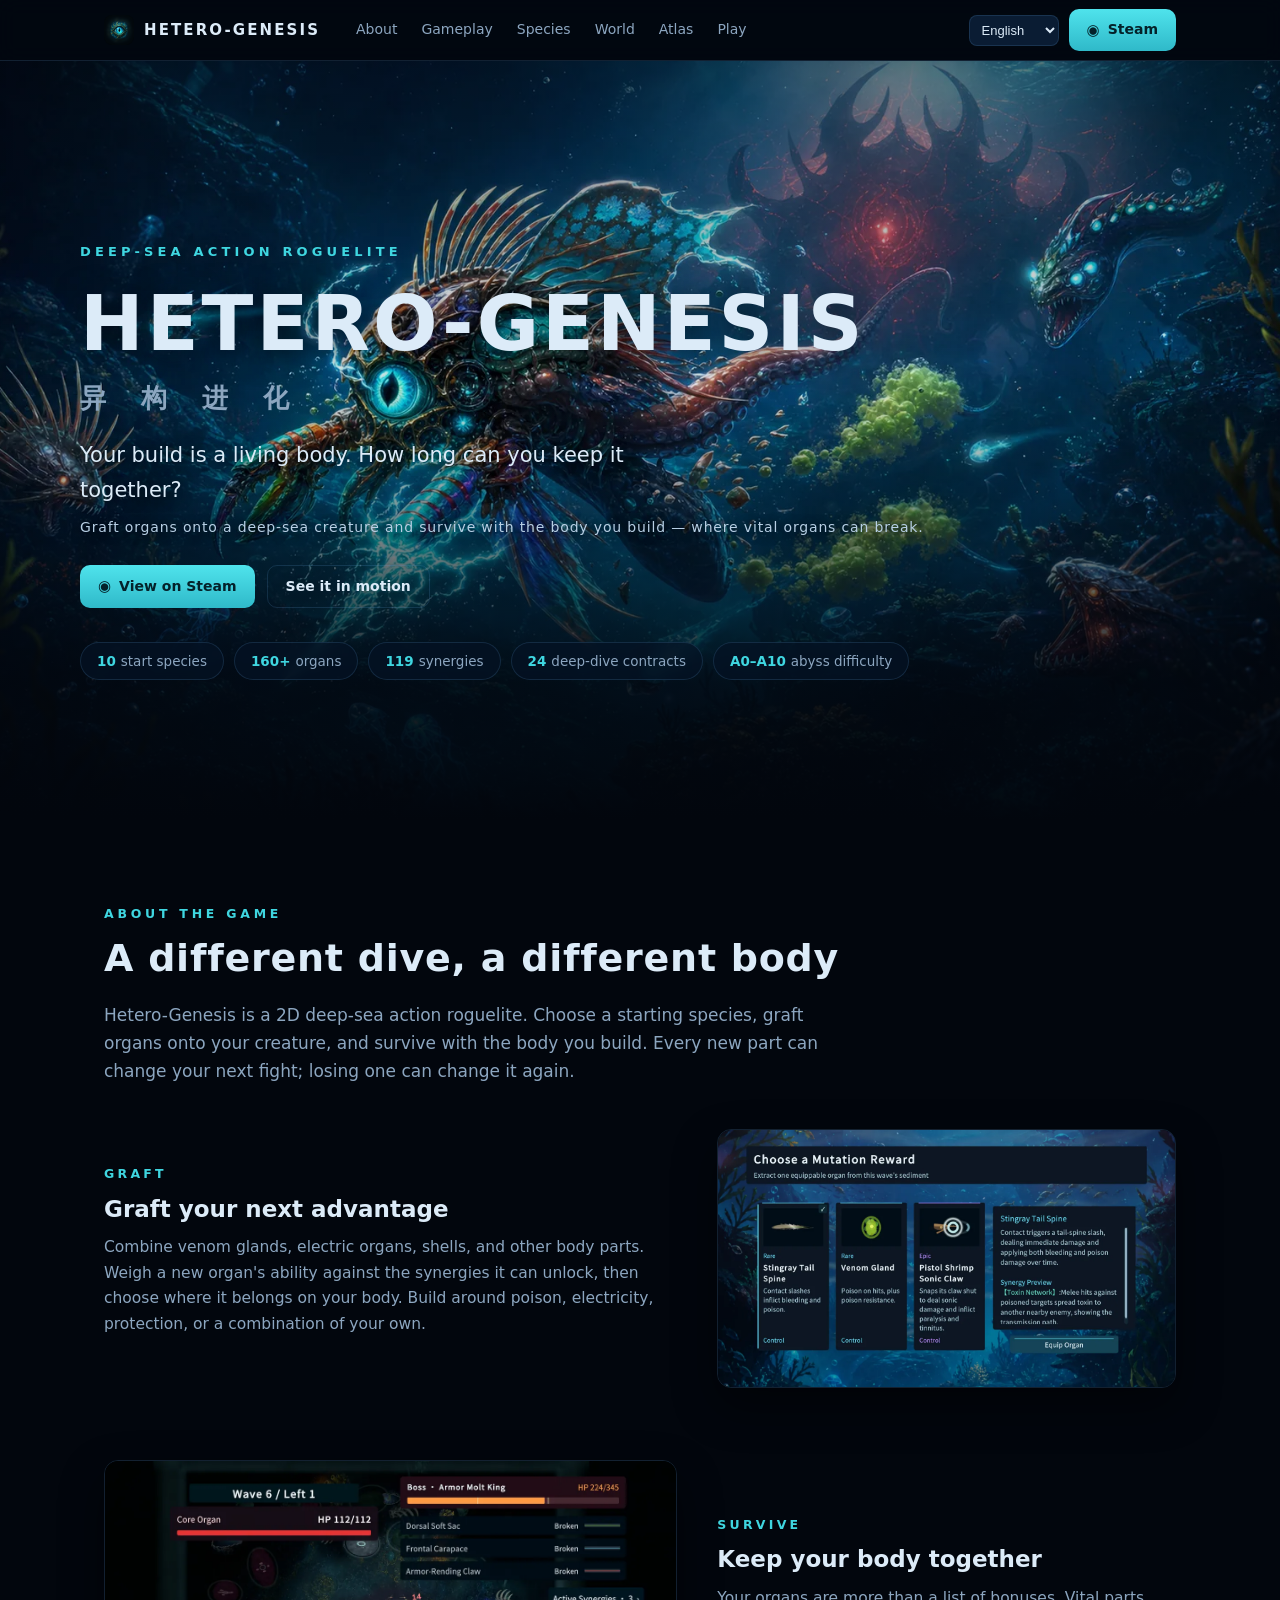
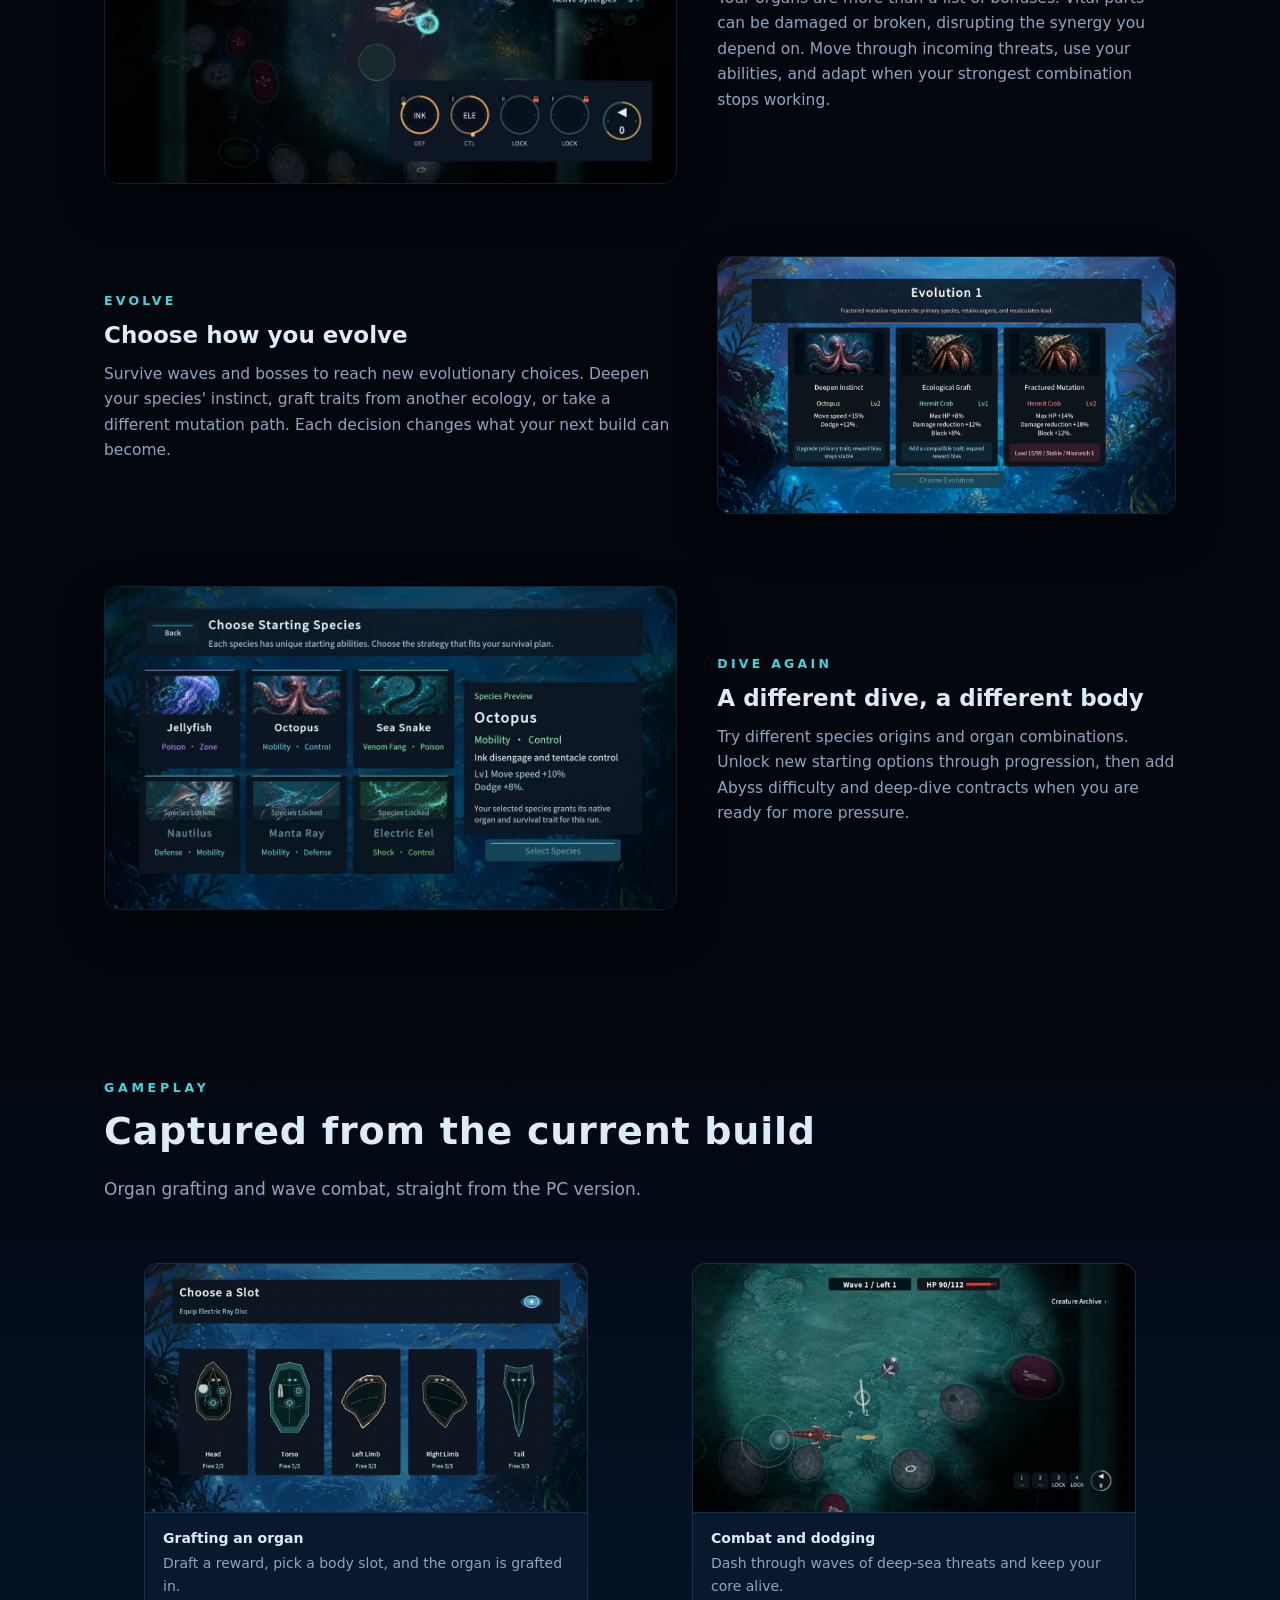
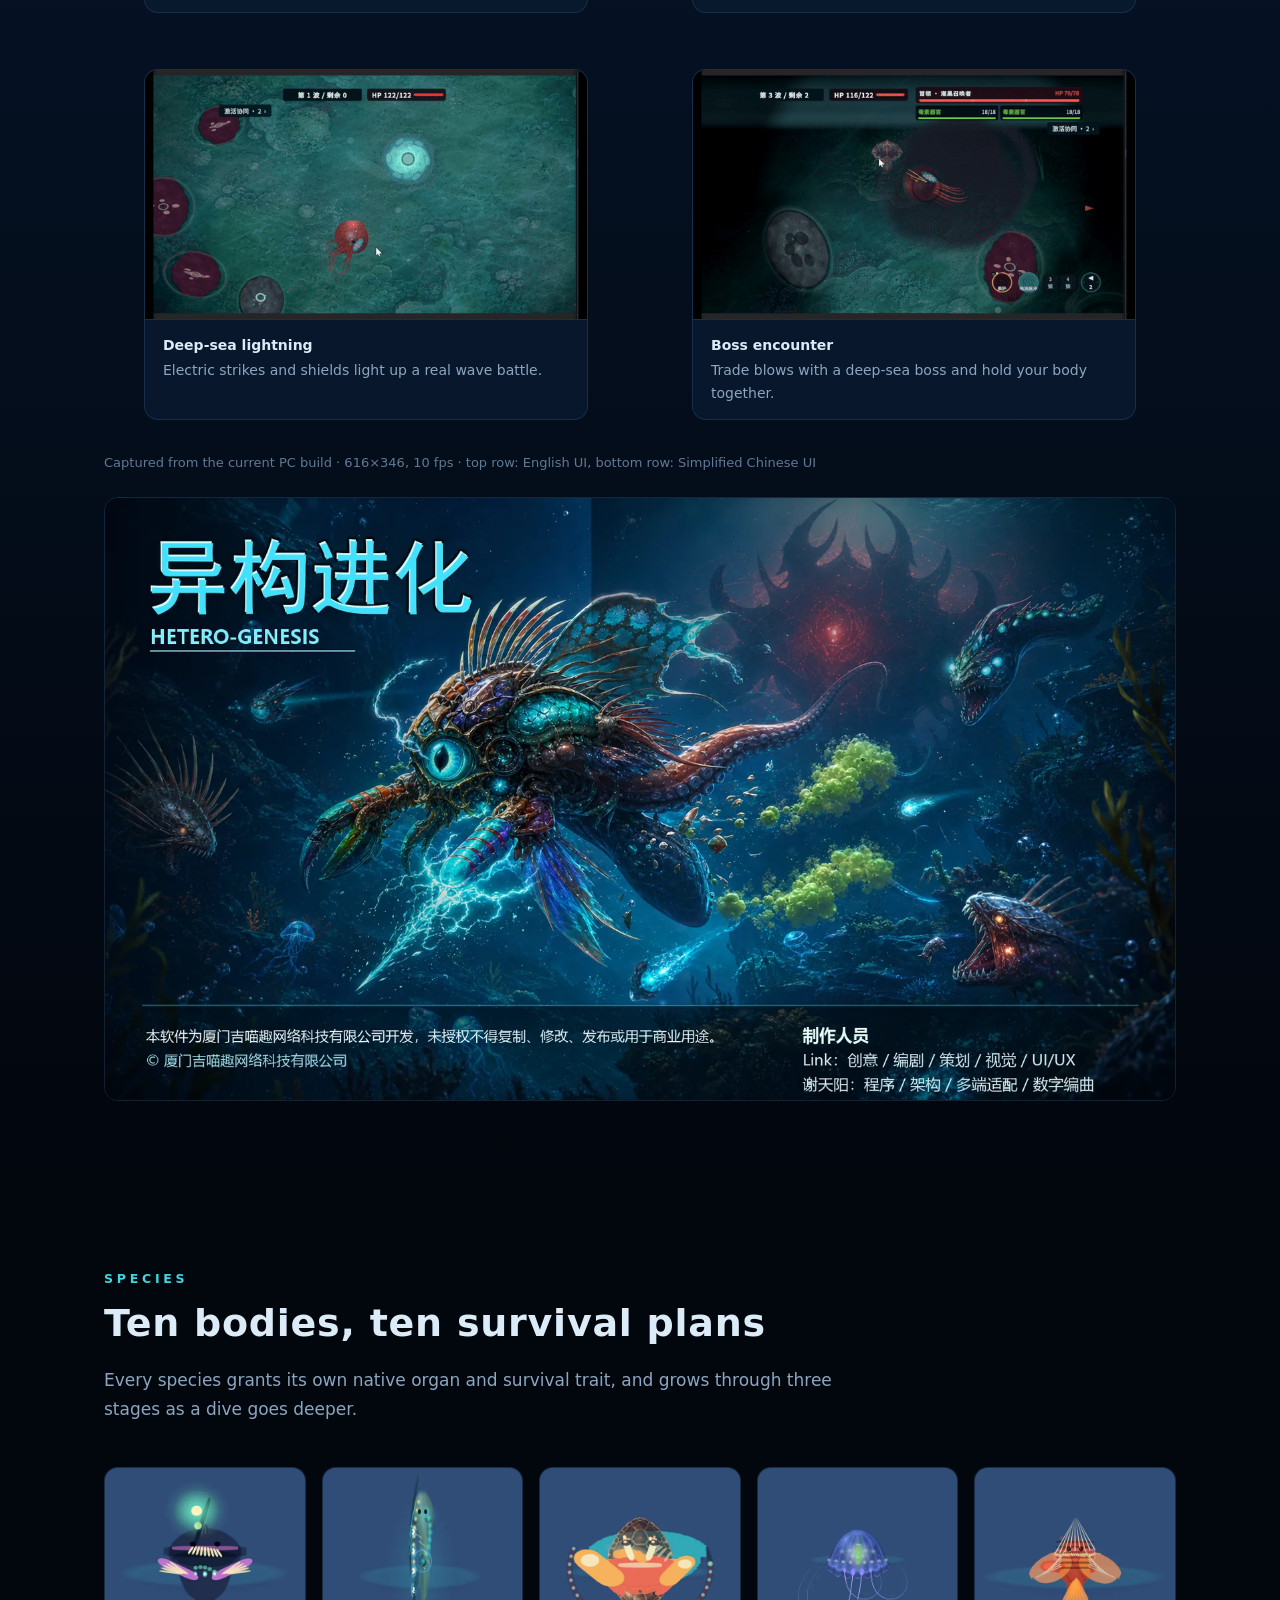
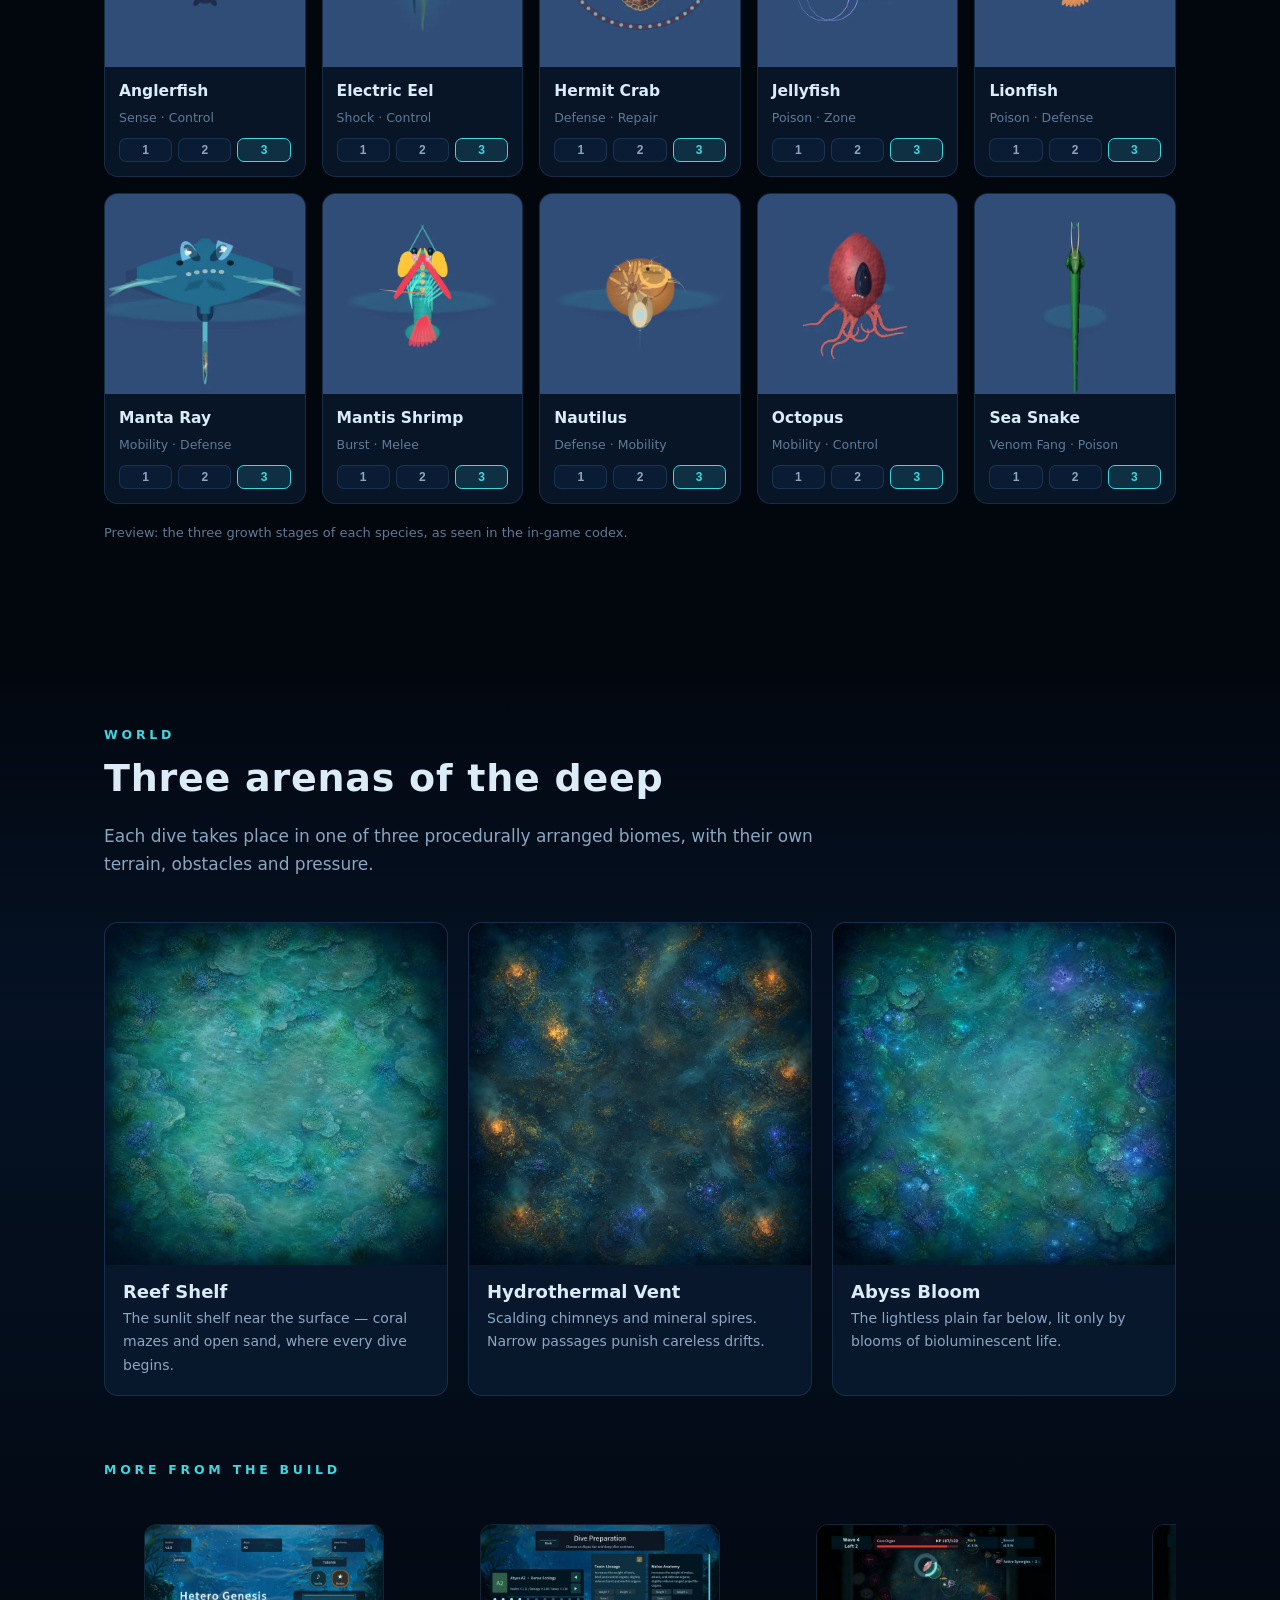
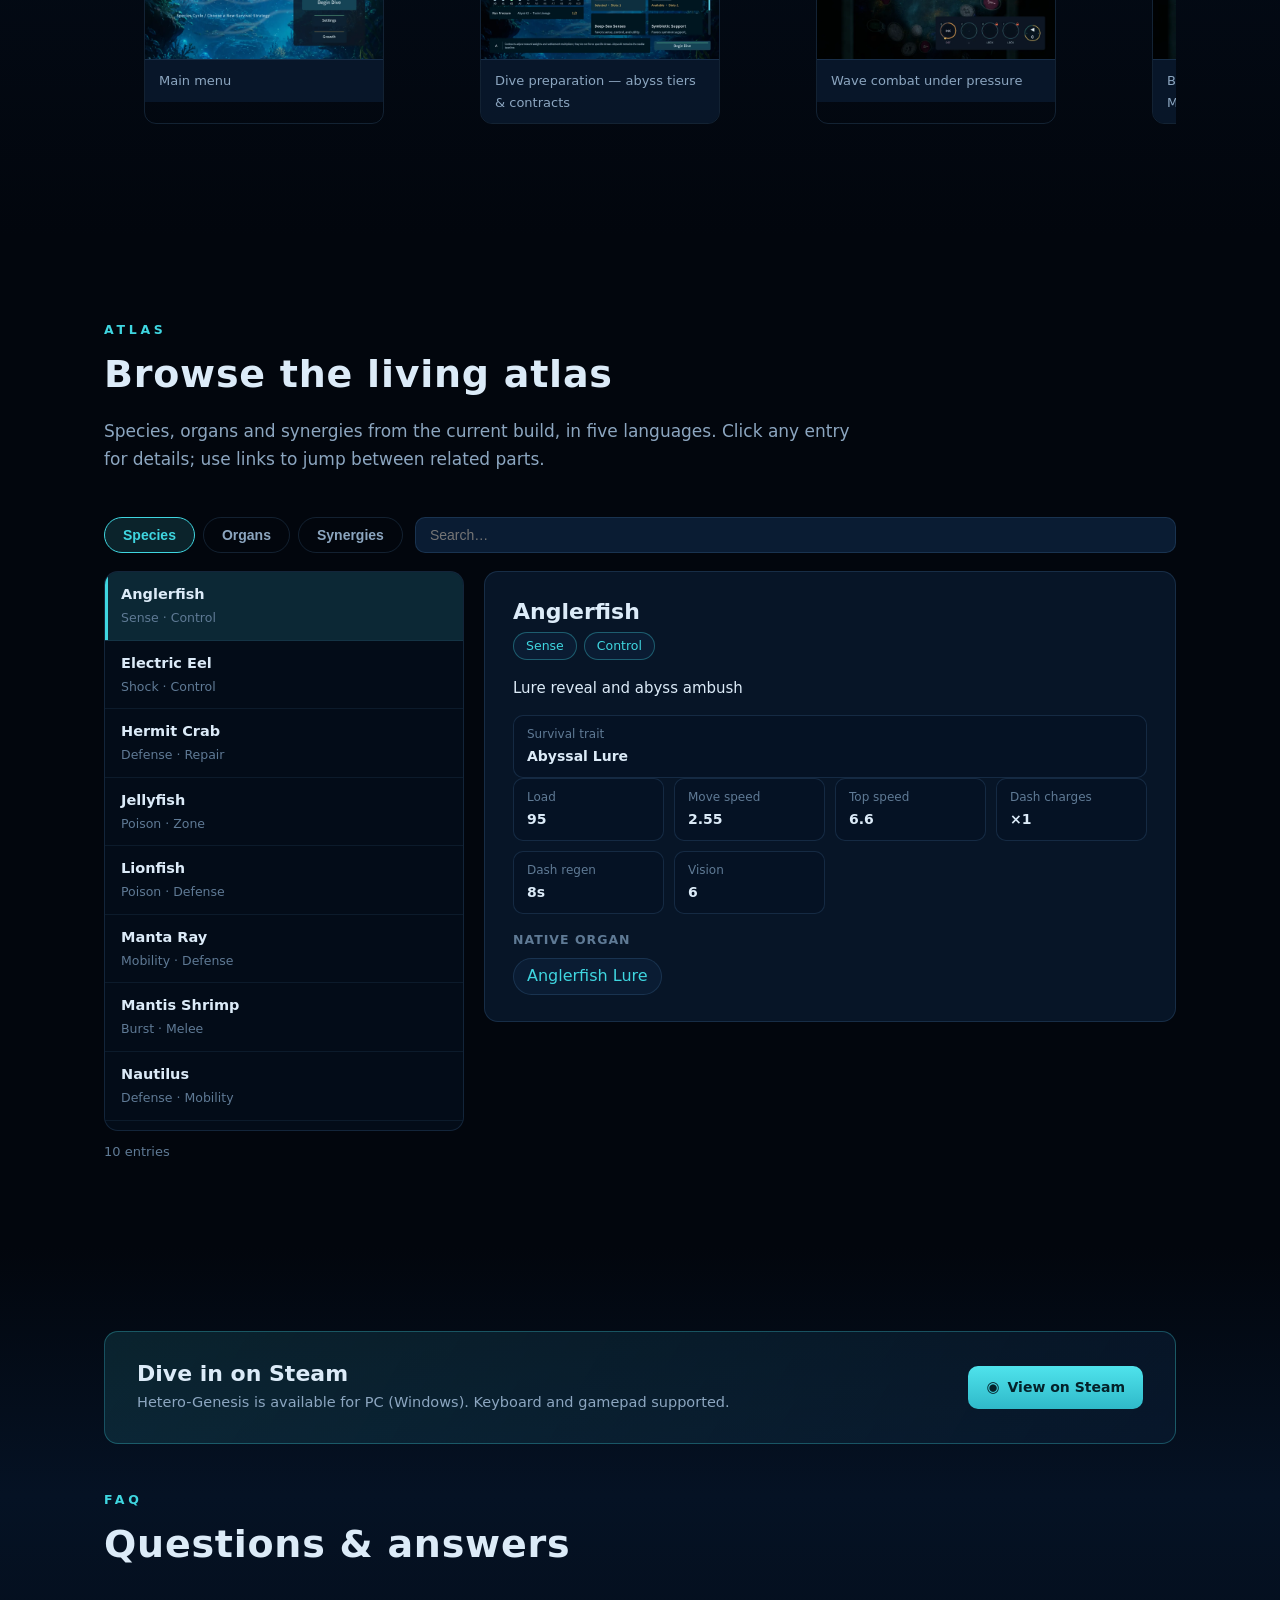
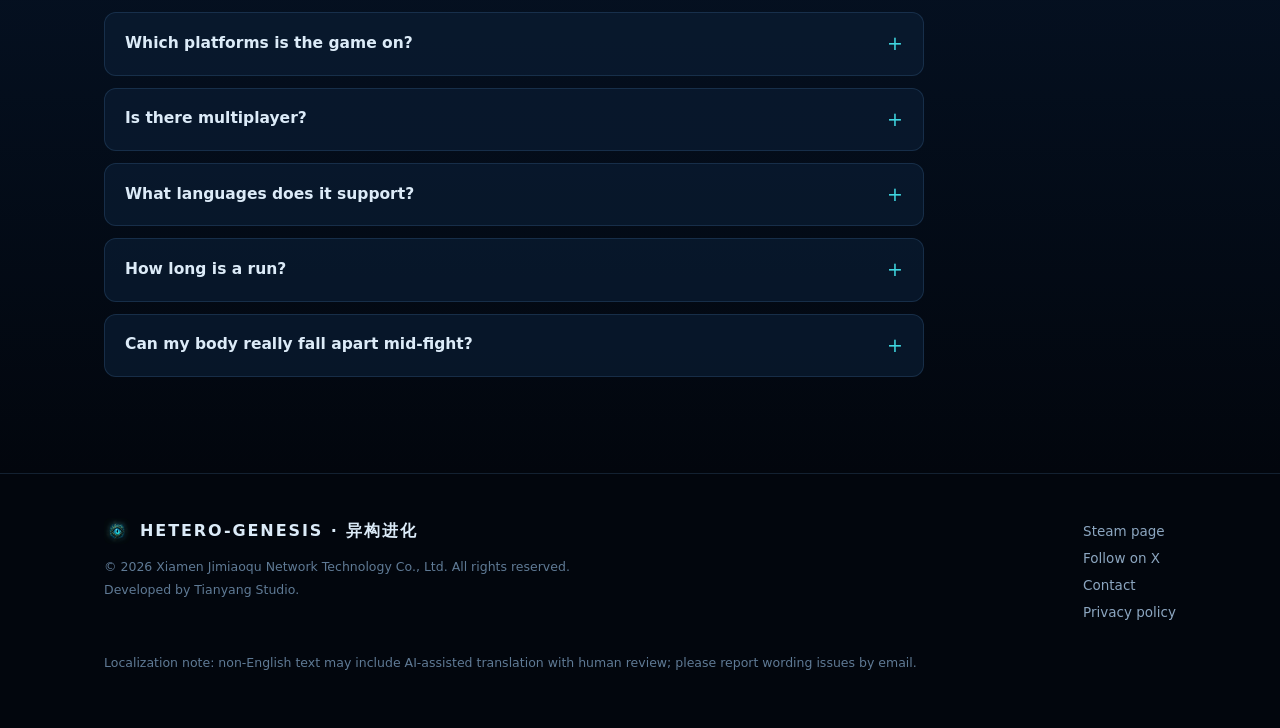
==== commit 3125af23: "Rebuild site for the landscape PC era Replace all portrait-era assets (vertical trailer, vertical sc" ====
--- a/index.html
+++ b/index.html
@@ -1,3777 +1,1529 @@
-<!doctype html>
+<!DOCTYPE html>
 <html lang='en'>
 <head>
   <meta charset='utf-8'>
   <meta name='viewport' content='width=device-width, initial-scale=1'>
-  <title>Hetero-Genesis | 异构进化</title>
-  <meta name='description' content='Hetero-Genesis is a portrait 2D deep-sea roguelite about a body that fights, breaks, heals, and mutates.'>
-  <meta property='og:title' content='Hetero-Genesis | 异构进化'>
-  <meta property='og:description' content='Graft organs, hold your body together, and survive one more dive.'>
-  <meta property='og:image' content='https://undead36355.github.io/hetero-genesis-site/assets/feature-graphic.webp'>
+  <title>Hetero-Genesis | 异构进化 — Deep-sea action roguelite</title>
+  <meta name='description' content="Graft organs. Build synergies. Keep your body alive. Hetero-Genesis is a deep-sea action roguelite where vital organs can break. Adapt your living build and dive again.">
+  <meta name='keywords' content='Hetero-Genesis, 异构进化, deep-sea roguelite, action roguelite, organ build, synergy, indie game, Tianyang Studio'>
+  <link rel='icon' type='image/png' sizes='180x180' href='assets/img/app-icon-180.png'>
+  <link rel='apple-touch-icon' href='assets/img/app-icon-180.png'>
+  <meta property='og:type' content='website'>
+  <meta property='og:site_name' content='Hetero-Genesis'>
+  <meta property='og:title' content='Hetero-Genesis | 异构进化 — Deep-sea action roguelite'>
+  <meta property='og:description' content="Graft organs. Build synergies. Keep your body alive. Your build is a living body — how long can you keep it together?">
+  <meta property='og:image' content='https://undead36355.github.io/hetero-genesis-site/assets/img/og-image.jpg'>
   <meta property='og:url' content='https://undead36355.github.io/hetero-genesis-site/'>
-  <meta property='og:site_name' content='Hetero-Genesis'>
-  <meta property='og:type' content='website'>
+  <meta property='og:locale' content='en_US'>
+  <meta property='og:locale:alternate' content='zh_CN'>
+  <meta property='og:locale:alternate' content='zh_TW'>
+  <meta property='og:locale:alternate' content='ja_JP'>
+  <meta property='og:locale:alternate' content='ko_KR'>
   <meta name='twitter:card' content='summary_large_image'>
-  <meta name='twitter:title' content='Hetero-Genesis | 异构进化'>
-  <meta name='twitter:description' content='Graft organs, hold your body together, and survive one more dive.'>
-  <meta name='twitter:image' content='https://undead36355.github.io/hetero-genesis-site/assets/feature-graphic.webp'>
-  <link rel='icon' href='assets/app-icon-180.png'>
+  <meta name='twitter:site' content='@TianyangStudio'>
+  <meta name='twitter:title' content='Hetero-Genesis | 异构进化 — Deep-sea action roguelite'>
+  <meta name='twitter:description' content="Graft organs. Build synergies. Keep your body alive. A deep-sea action roguelite where vital organs can break.">
+  <meta name='twitter:image' content='https://undead36355.github.io/hetero-genesis-site/assets/img/og-image.jpg'>
   <script type='application/ld+json'>
-    {
-      "@context": "https://schema.org",
-      "@graph": [
-        {
-          "@type": "VideoGame",
-          "name": "Hetero-Genesis / 异构进化",
-          "url": "https://undead36355.github.io/hetero-genesis-site/",
-          "image": "https://undead36355.github.io/hetero-genesis-site/assets/feature-graphic.webp",
-          "description": "A portrait 2D deep-sea roguelite about a body that fights, breaks, heals, and mutates.",
-          "genre": ["Roguelite", "Action", "Deep-sea"],
-          "inLanguage": ["en", "zh-Hans", "zh-Hant", "ja", "ko"],
-          "applicationCategory": "Game",
-          "gamePlatform": ["PC", "Android", "iOS"],
-          "operatingSystem": ["Windows", "Android", "iOS"],
-          "email": "qianxi36355@gmail.com",
-          "privacyPolicy": "https://undead36355.github.io/hetero-genesis-privacy-policy/"
-        },
-        {
-          "@type": "VideoObject",
-          "name": "Hetero-Genesis gameplay introduction video",
-          "description": "Mantis shrimp melee rushes, mobile spacing, ranged follow-up damage, and late-run pressure.",
-          "contentUrl": "https://undead36355.github.io/hetero-genesis-site/assets/video/hetero-genesis_mantis-shrimp_tactical-cut_v6_vertical.mp4",
-          "thumbnailUrl": "https://undead36355.github.io/hetero-genesis-site/assets/mobile-boss.webp",
-          "duration": "PT1M19S",
-          "uploadDate": "2026-07-06"
-        }
-      ]
-    }
+  {
+    "@context": "https://schema.org",
+    "@type": "VideoGame",
+    "name": "Hetero-Genesis",
+    "alternateName": "异构进化",
+    "description": "Hetero-Genesis is a 2D deep-sea action roguelite. Choose a starting species, graft organs onto your creature, and survive with the body you build. Vital organs can break, forcing you to adapt your build as you fight through waves and bosses.",
+    "genre": ["Roguelite", "Action Roguelike", "Indie"],
+    "gamePlatform": "PC (Windows)",
+    "operatingSystem": "Windows",
+    "playMode": "SinglePlayer",
+    "publisher": { "@type": "Organization", "name": "Tianyang Studio" },
+    "author": { "@type": "Organization", "name": "Tianyang Studio" },
+    "url": "https://store.steampowered.com/app/5014650/",
+    "image": "https://undead36355.github.io/hetero-genesis-site/assets/img/og-image.jpg",
+    "inLanguage": ["en", "zh-CN", "zh-TW", "ja", "ko"]
+  }
   </script>
   <style>
     :root {
-      color-scheme: dark;
-      --ink: #f4fbff;
-      --muted: #a7c2c7;
-      --deep: #061013;
-      --panel: rgba(8, 24, 30, .76);
-      --line: rgba(127, 225, 232, .22);
-      --cyan: #65e6ed;
-      --amber: #f2b84d;
-      --rose: #db6d9f;
-      --green: #9bd67d;
-      --violet: #9f8cff;
-      --shadow: 0 24px 70px rgba(0, 0, 0, .42);
-      font-family: Inter, ui-sans-serif, system-ui, -apple-system, BlinkMacSystemFont, Segoe UI, Noto Sans, Helvetica Neue, Arial, sans-serif;
-    }
-
-    * {
-      box-sizing: border-box;
-    }
-
-    html {
-      scroll-behavior: smooth;
-    }
-
+      --bg0: #02060d;
+      --bg1: #051224;
+      --bg2: #0a1c33;
+      --card: rgba(10, 28, 51, 0.72);
+      --card-solid: #0b1d33;
+      --line: rgba(94, 156, 208, 0.18);
+      --ink: #dcebf8;
+      --muted: #8ca6c0;
+      --dim: #5f7a95;
+      --accent: #3fd6e0;
+      --accent-soft: rgba(63, 214, 224, 0.14);
+      --gold: #f2c979;
+      --radius: 14px;
+      --maxw: 1120px;
+    }
+    * { box-sizing: border-box; }
+    html { scroll-behavior: smooth; }
     body {
       margin: 0;
-      background:
-        linear-gradient(180deg, #03080b 0%, #071419 38%, #03080b 100%),
-        linear-gradient(110deg, rgba(101, 230, 237, .06), rgba(242, 184, 77, .03), rgba(219, 109, 159, .05));
+      background: var(--bg0);
       color: var(--ink);
-      line-height: 1.65;
-    }
-
-    a {
-      color: inherit;
-      text-decoration: none;
-    }
-
-    img {
-      display: block;
-      max-width: 100%;
-    }
-
-    .sr-only {
-      position: absolute;
-      width: 1px;
-      height: 1px;
-      padding: 0;
-      margin: -1px;
-      overflow: hidden;
-      clip: rect(0, 0, 0, 0);
-      white-space: nowrap;
-      border: 0;
-    }
-
-    .page {
-      min-height: 100vh;
-      background:
-        linear-gradient(120deg, rgba(101, 230, 237, .12), transparent 24%, rgba(242, 184, 77, .08) 54%, transparent 78%),
-        linear-gradient(180deg, rgba(3, 8, 11, .2), #03080b 92vh),
-        url('assets/hero-wide.webp') center top / cover fixed;
-    }
-
-    .wrap {
-      width: min(1120px, calc(100% - 32px));
-      margin: 0 auto;
-    }
-
+      font: 16px/1.65 "Segoe UI", system-ui, -apple-system, "PingFang SC", "Microsoft YaHei", "Hiragino Sans", "Noto Sans CJK", sans-serif;
+      -webkit-font-smoothing: antialiased;
+    }
+    img { max-width: 100%; display: block; }
+    * { scrollbar-width: thin; scrollbar-color: #1e3a5c rgba(10, 28, 51, 0.4); }
+    *::-webkit-scrollbar { width: 10px; height: 10px; }
+    *::-webkit-scrollbar-track { background: rgba(10, 28, 51, 0.4); }
+    *::-webkit-scrollbar-thumb { background: #1e3a5c; border-radius: 6px; }
+    *::-webkit-scrollbar-thumb:hover { background: #2c5280; }
+    a { color: var(--accent); text-decoration: none; }
+    a:hover { text-decoration: underline; }
+    h1, h2, h3 { line-height: 1.25; margin: 0 0 0.5em; }
+    p { margin: 0 0 1em; }
+    .wrap { max-width: var(--maxw); margin: 0 auto; padding: 0 24px; }
+    .skip {
+      position: absolute; left: -9999px; top: 0; background: var(--accent); color: #04222a;
+      padding: 8px 14px; border-radius: 0 0 8px 0; z-index: 99; font-weight: 600;
+    }
+    .skip:focus { left: 0; }
+
+    /* ---------- topbar ---------- */
     .topbar {
-      position: sticky;
-      top: 0;
-      z-index: 20;
-      border-bottom: 1px solid rgba(255, 255, 255, .08);
-      background: linear-gradient(90deg, rgba(3, 8, 11, .86), rgba(7, 24, 31, .82), rgba(3, 8, 11, .86));
-      backdrop-filter: blur(18px);
-    }
-
-    .topbar .wrap {
-      display: flex;
-      align-items: center;
-      justify-content: space-between;
-      gap: 18px;
-      min-height: 68px;
-    }
-
-    .brand {
-      display: flex;
-      align-items: center;
-      gap: 12px;
-      min-width: 0;
-    }
-
-    .brand img {
-      width: 42px;
-      height: 42px;
-      border-radius: 8px;
-      box-shadow: 0 0 0 1px rgba(255, 255, 255, .12);
-    }
-
-    .brand strong {
-      display: block;
-      font-size: 15px;
-      line-height: 1.1;
-      white-space: nowrap;
-    }
-
-    .brand span {
-      display: block;
-      color: var(--muted);
-      font-size: 12px;
-      line-height: 1.2;
-    }
-
-    nav {
-      display: flex;
-      align-items: center;
-      gap: 16px;
-      color: #d8f5f7;
-      font-size: 13px;
-    }
-
-    nav a {
-      opacity: .82;
-    }
-
-    nav a:hover {
-      opacity: 1;
-      color: var(--cyan);
-    }
-
-    .top-actions {
-      display: flex;
-      align-items: center;
-      gap: 18px;
-    }
-
-    .language-select {
-      min-height: 34px;
-      border: 1px solid rgba(101, 230, 237, .28);
-      border-radius: 8px;
-      padding: 5px 28px 5px 10px;
-      background: rgba(5, 20, 25, .9);
-      color: var(--ink);
-      font: inherit;
-      font-size: 13px;
-    }
-
+      position: sticky; top: 0; z-index: 50;
+      background: rgba(2, 8, 16, 0.82);
+      backdrop-filter: blur(10px);
+      border-bottom: 1px solid var(--line);
+    }
+    .topbar-inner { display: flex; align-items: center; gap: 18px; height: 60px; }
+    .brand { display: flex; align-items: center; gap: 10px; color: var(--ink); font-weight: 700; letter-spacing: 0.14em; font-size: 15px; white-space: nowrap; }
+    .brand:hover { text-decoration: none; color: var(--accent); }
+    .brand img { width: 30px; height: 30px; border-radius: 8px; }
+    .nav { display: flex; gap: 4px; margin-left: 8px; flex: 1; }
+    .nav a {
+      color: var(--muted); font-size: 14px; padding: 6px 10px; border-radius: 8px; white-space: nowrap;
+    }
+    .nav a:hover { color: var(--ink); background: var(--accent-soft); text-decoration: none; }
+    .top-actions { display: flex; align-items: center; gap: 10px; margin-left: auto; }
+    .lang-select {
+      background: var(--bg2); color: var(--ink); border: 1px solid var(--line);
+      border-radius: 8px; padding: 6px 8px; font-size: 13px; cursor: pointer;
+    }
+    .btn {
+      display: inline-flex; align-items: center; gap: 8px;
+      background: linear-gradient(180deg, #4fe3ec, #2fb9c9);
+      color: #04222a; font-weight: 700; font-size: 14px;
+      padding: 9px 18px; border-radius: 10px; border: none; cursor: pointer;
+      transition: transform 0.15s ease, box-shadow 0.15s ease;
+    }
+    .btn:hover { text-decoration: none; transform: translateY(-1px); box-shadow: 0 6px 18px rgba(63, 214, 224, 0.25); }
+    .btn.ghost {
+      background: transparent; color: var(--ink); border: 1px solid var(--line);
+    }
+    .btn.ghost:hover { border-color: var(--accent); color: var(--accent); box-shadow: none; }
+    .btn .steam-glyph { font-size: 15px; }
+
+    /* ---------- hero ---------- */
     .hero {
-      min-height: calc(100vh - 68px);
-      display: grid;
-      align-items: center;
-      padding: 56px 0 44px;
-    }
-
-    .hero-grid {
-      display: grid;
-      grid-template-columns: minmax(0, 1fr) minmax(300px, 440px);
-      gap: 42px;
-      align-items: center;
-    }
-
-    .eyebrow {
-      display: flex;
-      flex-wrap: wrap;
-      gap: 10px;
-      margin-bottom: 20px;
-      color: #c9fbff;
-      font-size: 12px;
-      letter-spacing: 0;
-      text-transform: uppercase;
-    }
-
-    .eyebrow span {
-      border: 1px solid rgba(101, 230, 237, .28);
-      background: rgba(2, 20, 27, .58);
-      border-radius: 999px;
-      padding: 6px 10px;
-    }
-
-    h1 {
-      margin: 0;
-      font-size: 68px;
-      line-height: .92;
-      letter-spacing: 0;
-      max-width: 780px;
-      white-space: nowrap;
-      word-break: keep-all;
-      overflow-wrap: normal;
-    }
-
-    .cn-title {
-      display: block;
-      margin-top: 14px;
-      color: var(--cyan);
-      font-size: 58px;
-      font-weight: 800;
-      text-shadow: 0 0 24px rgba(101, 230, 237, .34);
-    }
-
-    .lead {
-      max-width: 690px;
-      margin: 24px 0 0;
-      color: #d6eef1;
-      font-size: 22px;
-      line-height: 1.45;
-    }
-
-    .hero-points {
-      display: grid;
-      grid-template-columns: repeat(3, 1fr);
-      gap: 10px;
-      margin-top: 24px;
-      max-width: 720px;
-    }
-
-    .hero-point {
-      min-height: 104px;
-      padding: 12px;
-      border: 1px solid rgba(101, 230, 237, .2);
-      border-radius: 8px;
-      background:
-        linear-gradient(145deg, rgba(7, 27, 35, .86), rgba(6, 14, 18, .72)),
-        linear-gradient(90deg, rgba(101, 230, 237, .12), rgba(242, 184, 77, .08));
-      box-shadow: inset 0 1px 0 rgba(255, 255, 255, .08);
-    }
-
-    .hero-point b {
-      display: block;
-      color: #f8fdff;
-      font-size: 14px;
-      line-height: 1.2;
-    }
-
-    .hero-point span {
-      display: block;
-      margin-top: 7px;
-      color: var(--muted);
-      font-size: 12px;
-      line-height: 1.45;
-    }
-
-    .hero-actions {
-      display: flex;
-      flex-wrap: wrap;
-      gap: 12px;
-      margin-top: 28px;
-    }
-
-    .button {
-      display: inline-flex;
-      align-items: center;
-      justify-content: center;
-      min-height: 44px;
-      border-radius: 8px;
-      padding: 10px 15px;
-      border: 1px solid rgba(255, 255, 255, .14);
-      background: rgba(5, 20, 25, .78);
-      color: var(--ink);
-      font-weight: 700;
-      font-size: 14px;
-    }
-
-    .button.primary {
-      border-color: rgba(242, 184, 77, .6);
-      background: linear-gradient(180deg, #f2b84d, #b97425);
-      color: #170d03;
-      box-shadow: 0 10px 26px rgba(242, 184, 77, .2);
-    }
-
-    .hero-card {
-      position: relative;
-      overflow: hidden;
-      border: 1px solid rgba(255, 255, 255, .13);
-      border-radius: 8px;
-      background: rgba(2, 9, 12, .7);
-      box-shadow: var(--shadow);
-    }
-
-    .hero-video-card {
-      justify-self: end;
-      width: min(100%, 420px);
-      background:
-        linear-gradient(180deg, rgba(2, 9, 12, .1), rgba(2, 9, 12, .76)),
-        url('assets/hero-main.webp') center / cover;
-    }
-
-    .hero-card::before {
-      content: '';
-      position: absolute;
-      inset: 0;
-      pointer-events: none;
-      background: linear-gradient(120deg, rgba(101, 230, 237, .22), transparent 32%, rgba(242, 184, 77, .18) 60%, transparent 82%);
-      mix-blend-mode: screen;
-    }
-
-    .hero-card img {
-      width: 100%;
-      aspect-ratio: 1232 / 706;
-      object-fit: cover;
-    }
-
-    .hero-video-card video {
-      position: relative;
-      z-index: 1;
-      display: block;
-      width: 100%;
-      aspect-ratio: 9 / 16;
-      object-fit: cover;
-      background: #000;
-    }
-
-    .hero-video-caption {
-      position: relative;
-      z-index: 1;
-      padding: 14px 16px 16px;
-      border-top: 1px solid rgba(255, 255, 255, .12);
-      background: rgba(3, 15, 20, .88);
-    }
-
-    .hero-video-caption b {
-      display: block;
-      font-size: 18px;
-      line-height: 1.25;
-    }
-
-    .hero-video-caption span {
-      display: block;
-      margin-top: 5px;
-      color: #d9edf0;
-      font-size: 13px;
-      line-height: 1.45;
-    }
-
-    .hero-status {
-      display: inline-flex;
-      flex-wrap: wrap;
-      gap: 7px;
-      max-width: 720px;
-      margin-top: 20px;
-      color: var(--muted);
-      font-size: 13px;
-    }
-
-    .hero-status span {
-      border: 1px solid rgba(242, 184, 77, .28);
-      border-radius: 999px;
-      padding: 5px 9px;
-      color: #f0d7a0;
-      background: rgba(242, 184, 77, .08);
-    }
-
-    .status-strip {
-      display: grid;
-      grid-template-columns: repeat(3, 1fr);
-      border-top: 1px solid rgba(255, 255, 255, .1);
-    }
-
-    .status-strip div {
-      padding: 14px;
-      border-right: 1px solid rgba(255, 255, 255, .08);
-      background: rgba(4, 17, 22, .82);
-    }
-
-    .status-strip div:last-child {
-      border-right: 0;
-    }
-
-    .status-strip b {
-      display: block;
-      font-size: 13px;
-    }
-
-    .status-strip span {
-      color: var(--amber);
-      font-size: 12px;
-    }
-
-    section {
-      padding: 74px 0;
-      background:
-        linear-gradient(180deg, rgba(3, 8, 11, .92), rgba(3, 8, 11, .96)),
-        linear-gradient(90deg, rgba(101, 230, 237, .04), rgba(219, 109, 159, .035));
-    }
-
-    section:nth-of-type(even) {
-      background:
-        linear-gradient(180deg, rgba(7, 16, 19, .94), rgba(4, 13, 16, .96)),
-        linear-gradient(90deg, rgba(242, 184, 77, .035), rgba(101, 230, 237, .04));
-    }
-
-    .section-head {
-      display: flex;
-      align-items: end;
-      justify-content: space-between;
-      gap: 24px;
-      margin-bottom: 28px;
-    }
-
-    h2 {
-      margin: 0;
-      font-size: 46px;
-      line-height: 1.05;
-      letter-spacing: 0;
-    }
-
-    .section-head p,
-    .section-copy {
-      max-width: 620px;
-      margin: 0;
-      color: var(--muted);
-    }
-
-    .feature-grid {
-      display: grid;
-      grid-template-columns: repeat(auto-fit, minmax(210px, 1fr));
-      gap: 14px;
-    }
-
-    .feature {
-      position: relative;
-      overflow: hidden;
-      min-height: 230px;
-      padding: 18px;
-      border: 1px solid var(--line);
-      border-radius: 8px;
-      background:
-        linear-gradient(180deg, rgba(12, 35, 43, .82), rgba(6, 18, 22, .78)),
-        var(--panel);
-      box-shadow: inset 0 1px 0 rgba(255, 255, 255, .06);
-    }
-
-    .feature::before,
-    .shot::before,
-    .platform::before {
-      content: '';
-      position: absolute;
-      inset: 0 0 auto;
-      height: 2px;
-      background: linear-gradient(90deg, var(--cyan), var(--amber), var(--rose));
-      opacity: .7;
-    }
-
-    .feature .num {
-      display: inline-flex;
-      align-items: center;
-      justify-content: center;
-      width: 30px;
-      height: 30px;
-      margin-bottom: 18px;
-      border: 1px solid rgba(242, 184, 77, .42);
-      border-radius: 999px;
-      color: var(--amber);
-      font-weight: 800;
-      font-size: 13px;
-    }
-
-    .feature h3 {
-      margin: 0 0 10px;
-      font-size: 18px;
-      line-height: 1.25;
-    }
-
-    .feature p {
-      margin: 0;
-      color: #bdd4d7;
-      font-size: 14px;
-    }
-
-    .split {
-      display: grid;
-      grid-template-columns: minmax(0, 1fr) minmax(280px, 420px);
-      gap: 28px;
-      align-items: center;
-    }
-
-    .rhythm-grid {
-      display: grid;
-      grid-template-columns: 1.1fr .9fr;
-      gap: 22px;
-      align-items: stretch;
-    }
-
-    .rhythm-panel {
-      border: 1px solid rgba(101, 230, 237, .2);
-      border-radius: 8px;
-      padding: 22px;
-      background:
-        linear-gradient(135deg, rgba(10, 35, 43, .86), rgba(8, 16, 22, .8)),
-        url('assets/feature-graphic.webp') center / cover;
-      background-blend-mode: multiply;
-      box-shadow: var(--shadow);
-    }
-
-    .rhythm-panel p {
-      max-width: 680px;
-      margin: 14px 0 0;
-      color: #d2e9ec;
-    }
-
-    .rhythm-steps {
-      display: grid;
-      gap: 12px;
-    }
-
-    .rhythm-step {
-      display: grid;
-      grid-template-columns: 38px 1fr;
-      gap: 12px;
-      padding: 14px;
-      border: 1px solid rgba(255, 255, 255, .1);
-      border-radius: 8px;
-      background: rgba(5, 18, 23, .78);
-    }
-
-    .rhythm-step i {
-      display: inline-flex;
-      align-items: center;
-      justify-content: center;
-      width: 38px;
-      height: 38px;
-      border-radius: 8px;
-      background: linear-gradient(145deg, rgba(101, 230, 237, .2), rgba(242, 184, 77, .18));
-      color: var(--amber);
-      font-style: normal;
-      font-weight: 900;
-    }
-
-    .rhythm-step b {
-      display: block;
-      line-height: 1.2;
-    }
-
-    .rhythm-step span {
-      display: block;
-      margin-top: 4px;
-      color: var(--muted);
-      font-size: 13px;
-    }
-
-    .build-route-grid {
-      display: grid;
-      grid-template-columns: repeat(5, minmax(0, 1fr));
-      gap: 12px;
-      align-items: stretch;
-    }
-
-    .route-card {
-      position: relative;
-      min-height: 260px;
-      overflow: hidden;
-      padding: 18px;
-      border: 1px solid rgba(255, 255, 255, .1);
-      border-radius: 8px;
-      background:
-        radial-gradient(circle at 18% 0, var(--route-glow), transparent 42%),
-        linear-gradient(180deg, rgba(10, 34, 42, .9), rgba(5, 14, 19, .84));
-      box-shadow: var(--shadow);
-    }
-
-    .route-card::before {
-      content: '';
-      position: absolute;
-      inset: 0 0 auto;
-      height: 3px;
-      background: linear-gradient(90deg, var(--route-color), rgba(255, 255, 255, .08));
-    }
-
-    .route-card::after {
-      content: '';
-      position: absolute;
-      right: -24px;
-      bottom: -28px;
-      width: 86px;
-      height: 86px;
-      border: 1px solid var(--route-color);
-      border-radius: 999px;
-      opacity: .16;
-    }
-
-    .route-card[data-route='kite'] {
-      --route-color: #65e6ed;
-      --route-glow: rgba(101, 230, 237, .22);
-    }
-
-    .route-card[data-route='melee'] {
-      --route-color: #f2b84d;
-      --route-glow: rgba(242, 184, 77, .2);
-    }
-
-    .route-card[data-route='field'] {
-      --route-color: #7cf2a1;
-      --route-glow: rgba(124, 242, 161, .2);
-    }
-
-    .route-card[data-route='assassin'] {
-      --route-color: #d48cff;
-      --route-glow: rgba(212, 140, 255, .2);
-    }
-
-    .route-card[data-route='summon'] {
-      --route-color: #ff7f6e;
-      --route-glow: rgba(255, 127, 110, .18);
-    }
-
-    .route-card .route-label {
-      display: inline-flex;
-      align-items: center;
-      gap: 6px;
-      min-height: 26px;
-      margin-bottom: 18px;
-      padding: 4px 9px;
-      border: 1px solid color-mix(in srgb, var(--route-color) 52%, transparent);
-      border-radius: 999px;
-      color: var(--route-color);
-      font-size: 12px;
-      font-weight: 800;
-      text-transform: uppercase;
-      letter-spacing: .02em;
-      background: rgba(255, 255, 255, .04);
-    }
-
-    .route-card h3 {
-      margin: 0 0 10px;
-      font-size: 18px;
-      line-height: 1.2;
-    }
-
-    .route-card p {
-      margin: 0;
-      color: #c3d9dc;
-      font-size: 14px;
-    }
-
-    .route-card .route-note {
-      display: block;
-      margin-top: 16px;
-      color: #f0d7a0;
-      font-size: 13px;
-      line-height: 1.45;
-    }
-
-    .starter-build-grid {
-      display: grid;
-      grid-template-columns: repeat(3, minmax(0, 1fr));
-      gap: 16px;
-      align-items: stretch;
-    }
-
-    .starter-build-card {
-      position: relative;
-      display: grid;
-      gap: 14px;
-      min-height: 330px;
-      overflow: hidden;
-      padding: 18px;
-      border: 1px solid rgba(255, 255, 255, .12);
-      border-radius: 8px;
-      background:
-        radial-gradient(circle at 14% 0, rgba(101, 230, 237, .2), transparent 36%),
-        radial-gradient(circle at 100% 18%, rgba(242, 184, 77, .14), transparent 30%),
-        linear-gradient(180deg, rgba(8, 29, 37, .92), rgba(4, 13, 18, .86));
-      box-shadow: var(--shadow);
-    }
-
-    .starter-build-card::before {
-      content: '';
-      position: absolute;
-      inset: 0 0 auto;
-      height: 3px;
-      background: linear-gradient(90deg, var(--cyan), var(--amber), var(--rose));
-      opacity: .84;
-    }
-
-    .starter-build-card h3 {
-      margin: 0;
-      font-size: 22px;
-      line-height: 1.2;
-    }
-
-    .starter-build-card p {
-      margin: 0;
-      color: #c8dde0;
-      font-size: 14px;
-    }
-
-    .starter-build-meta {
-      display: grid;
-      gap: 9px;
-    }
-
-    .starter-build-row {
-      display: grid;
-      grid-template-columns: 92px 1fr;
-      gap: 10px;
-      padding-bottom: 9px;
-      border-bottom: 1px solid rgba(255, 255, 255, .08);
-      color: #dff8fa;
-      font-size: 13px;
-    }
-
-    .starter-build-row b {
-      color: var(--amber);
-      font-size: 11px;
-      text-transform: uppercase;
-    }
-
-    .starter-build-actions {
-      display: flex;
-      flex-wrap: wrap;
-      gap: 8px;
-      align-self: end;
-    }
-
-    .starter-jump {
-      min-height: 34px;
-      border: 1px solid rgba(101, 230, 237, .32);
-      border-radius: 8px;
-      padding: 6px 10px;
-      color: #e8feff;
-      background: rgba(101, 230, 237, .08);
-      font: inherit;
-      font-size: 12px;
-      font-weight: 800;
-      cursor: pointer;
-    }
-
-    .starter-jump:hover,
-    .starter-jump:focus-visible {
-      color: #071013;
-      border-color: transparent;
-      background: linear-gradient(135deg, var(--cyan), var(--amber));
-      outline: none;
-    }
-
-    .system-grid {
-      display: grid;
-      grid-template-columns: repeat(4, minmax(0, 1fr));
-      gap: 14px;
-    }
-
-    .system-flow {
-      display: grid;
-      grid-template-columns: repeat(6, minmax(0, 1fr));
-      gap: 8px;
-      margin: 0 0 18px;
-      padding: 10px;
-      border: 1px solid rgba(101, 230, 237, .14);
-      border-radius: 8px;
-      background:
-        linear-gradient(90deg, rgba(101, 230, 237, .1), rgba(245, 194, 93, .08), rgba(255, 255, 255, .025)),
-        rgba(4, 13, 19, .74);
-    }
-
-    .system-flow-step {
-      min-height: 70px;
-      padding: 11px;
-      border: 1px solid rgba(255, 255, 255, .1);
-      border-radius: 8px;
-      background: rgba(255, 255, 255, .035);
-      color: #dff7f7;
-      font-size: 12px;
-      font-weight: 800;
-      text-transform: uppercase;
-      line-height: 1.35;
-    }
-
-    .system-flow-step span {
-      display: block;
-      margin-bottom: 7px;
-      color: var(--amber);
-      font-size: 11px;
-      letter-spacing: .04em;
-    }
-
-    .system-card {
-      min-height: 220px;
-      padding: 18px;
-      border: 1px solid rgba(101, 230, 237, .16);
-      border-radius: 8px;
-      background:
-        linear-gradient(145deg, rgba(8, 31, 39, .92), rgba(6, 17, 23, .82)),
-        var(--panel);
-      box-shadow: inset 0 1px 0 rgba(255, 255, 255, .05);
-    }
-
-    .system-card b {
-      display: inline-flex;
-      align-items: center;
-      justify-content: center;
-      width: 34px;
-      height: 34px;
-      margin-bottom: 18px;
-      border-radius: 8px;
-      color: var(--night);
-      background: linear-gradient(135deg, var(--cyan), var(--amber));
-      font-size: 15px;
-      font-weight: 900;
-    }
-
-    .system-card h3 {
-      margin: 0 0 10px;
-      font-size: 18px;
-    }
-
-    .system-card p {
-      margin: 0;
-      color: #c8dde0;
-      font-size: 14px;
-    }
-
-    .system-card ul {
-      display: grid;
-      gap: 7px;
-      margin: 14px 0 0;
-      padding: 0;
-      list-style: none;
-      color: #b8ccd0;
-      font-size: 12px;
-    }
-
-    .system-card li::before {
-      content: '';
-      display: inline-block;
-      width: 6px;
-      height: 6px;
-      margin-right: 7px;
-      border-radius: 999px;
-      background: var(--cyan);
-      box-shadow: 0 0 12px rgba(101, 230, 237, .55);
-      vertical-align: 1px;
-    }
-
-    .system-card.major {
-      grid-column: span 2;
-      background:
-        linear-gradient(145deg, rgba(15, 48, 56, .94), rgba(7, 18, 24, .86)),
-        var(--panel);
-    }
-
-    .atlas-shell {
-      display: grid;
-      grid-template-columns: minmax(280px, 390px) minmax(0, 1fr);
-      gap: 18px;
-      align-items: start;
-    }
-
-    .atlas-panel {
-      overflow: hidden;
-      border: 1px solid rgba(255, 255, 255, .12);
-      border-radius: 8px;
-      background: rgba(6, 18, 24, .82);
-      box-shadow: var(--shadow);
-    }
-
-    .atlas-toolbar {
-      display: grid;
-      gap: 10px;
-      padding: 14px;
-      border-bottom: 1px solid rgba(255, 255, 255, .1);
-      background: rgba(255, 255, 255, .035);
-    }
-
-    .atlas-tabs {
-      display: grid;
-      grid-template-columns: repeat(5, minmax(0, 1fr));
-      gap: 6px;
-    }
-
+      position: relative; min-height: 78vh; display: flex; align-items: flex-end;
+      background: var(--bg0) url('assets/img/hero-poster.webp') center / cover no-repeat;
+      isolation: isolate;
+    }
+    .hero::before {
+      content: ""; position: absolute; inset: 0; z-index: -1;
+      background: linear-gradient(180deg, rgba(2, 6, 13, 0.55) 0%, rgba(2, 6, 13, 0.05) 40%, rgba(2, 6, 13, 0.88) 82%, var(--bg0) 100%);
+    }
+    .hero-inner { padding: 96px 0 56px; width: 100%; }
+    .hero-kicker {
+      color: var(--accent); font-size: 13px; letter-spacing: 0.32em; text-transform: uppercase; font-weight: 600; margin-bottom: 14px;
+    }
+    .hero h1 {
+      font-size: clamp(40px, 7vw, 76px); letter-spacing: 0.04em; margin: 0 0 6px;
+      text-shadow: 0 4px 30px rgba(2, 6, 13, 0.8);
+    }
+    .hero .sub-title { font-size: clamp(18px, 3vw, 26px); color: var(--muted); font-weight: 600; letter-spacing: 0.5em; margin: 0 0 18px; }
+    .hero-tagline {
+      font-size: clamp(17px, 2.2vw, 21px); color: var(--ink); max-width: 640px; margin-bottom: 8px;
+      text-shadow: 0 2px 14px rgba(2, 6, 13, 0.9);
+    }
+    .hero-type { color: #b7cfe4; font-size: 14px; letter-spacing: 0.06em; margin-bottom: 26px; text-shadow: 0 2px 12px rgba(2, 6, 13, 0.95); }
+    .hero-ctas { display: flex; gap: 12px; flex-wrap: wrap; margin-bottom: 34px; }
+    .hero-stats { display: flex; flex-wrap: wrap; gap: 10px; }
+    .stat-chip {
+      background: rgba(5, 18, 36, 0.72); border: 1px solid var(--line); border-radius: 999px;
+      padding: 7px 16px; font-size: 13.5px; color: var(--muted); backdrop-filter: blur(4px);
+    }
+    .stat-chip b { color: var(--accent); font-weight: 700; margin-right: 5px; }
+
+    /* ---------- sections ---------- */
+    section { padding: 84px 0; }
+    .section-alt { background: linear-gradient(180deg, var(--bg0), var(--bg1) 30%, var(--bg0)); }
+    .kicker {
+      color: var(--accent); font-size: 12.5px; letter-spacing: 0.3em; text-transform: uppercase;
+      font-weight: 700; margin-bottom: 10px;
+    }
+    .section-head { max-width: 760px; margin-bottom: 44px; }
+    .section-head h2 { font-size: clamp(26px, 4vw, 38px); letter-spacing: 0.02em; }
+    .section-head .lead { color: var(--muted); font-size: 17px; }
+
+    /* feature tour */
+    .feature { display: grid; grid-template-columns: 5fr 4fr; gap: 40px; align-items: center; margin-bottom: 72px; }
+    .feature:last-child { margin-bottom: 0; }
+    .feature:nth-child(even) .feature-media { order: 2; }
+    .feature-media { border-radius: var(--radius); overflow: hidden; border: 1px solid var(--line); box-shadow: 0 18px 44px rgba(0, 0, 0, 0.45); }
+    .feature-media img { width: 100%; }
+    .feature-step { color: var(--accent); font-size: 12.5px; letter-spacing: 0.26em; font-weight: 700; text-transform: uppercase; margin-bottom: 10px; }
+    .feature h3 { font-size: 23px; }
+    .feature p { color: var(--muted); font-size: 15.5px; }
+
+    /* gameplay gifs */
+    .gif-grid { display: grid; grid-template-columns: 1fr 1fr; gap: 24px; }
+    .gif-card { background: var(--card); border: 1px solid var(--line); border-radius: var(--radius); overflow: hidden; }
+    .gif-card img { width: 100%; background: #04101f; }
+    .gif-card figcaption { padding: 14px 18px; font-size: 14px; color: var(--muted); border-top: 1px solid var(--line); }
+    .gif-card figcaption b { color: var(--ink); display: block; margin-bottom: 2px; }
+    .media-note { color: var(--dim); font-size: 13px; margin-top: 16px; }
+
+    /* poster strip */
+    .keyart { margin-top: 24px; border-radius: var(--radius); overflow: hidden; border: 1px solid var(--line); }
+    .keyart img { width: 100%; }
+
+    /* species */
+    .species-grid { display: grid; grid-template-columns: repeat(5, 1fr); gap: 16px; }
+    .sp-card {
+      background: var(--card); border: 1px solid var(--line); border-radius: var(--radius);
+      overflow: hidden; transition: border-color 0.15s ease, transform 0.15s ease;
+    }
+    .sp-card:hover { border-color: var(--accent); transform: translateY(-2px); }
+    .sp-art { background: #2e4a7d; }
+    .sp-art img { width: 100%; aspect-ratio: 1; object-fit: contain; }
+    .sp-body { padding: 12px 14px 14px; }
+    .sp-name { font-weight: 700; font-size: 15.5px; margin-bottom: 3px; }
+    .sp-tags { color: var(--dim); font-size: 12.5px; }
+    .sp-stages { display: flex; gap: 6px; margin-top: 10px; }
+    .sp-stages button {
+      flex: 1; background: var(--bg2); color: var(--muted); border: 1px solid var(--line);
+      border-radius: 7px; font-size: 12px; padding: 4px 0; cursor: pointer; font-weight: 600;
+    }
+    .sp-stages button[aria-pressed='true'] { background: var(--accent-soft); color: var(--accent); border-color: var(--accent); }
+    .species-note { color: var(--dim); font-size: 13px; margin-top: 18px; }
+
+    /* biomes */
+    .biome-grid { display: grid; grid-template-columns: repeat(3, 1fr); gap: 20px; }
+    .biome-card { border-radius: var(--radius); overflow: hidden; border: 1px solid var(--line); background: var(--card); }
+    .biome-card img { width: 100%; aspect-ratio: 1; object-fit: cover; background: var(--bg2); }
+    .biome-body { padding: 16px 18px 18px; }
+    .biome-body h3 { font-size: 18px; margin-bottom: 4px; }
+    .biome-body p { color: var(--muted); font-size: 14px; margin: 0; }
+
+    /* screens strip */
+    .shot-strip { display: grid; grid-auto-flow: column; grid-auto-columns: 320px; gap: 16px; overflow-x: auto; padding-bottom: 12px; scrollbar-width: thin; }
+    .shot { border-radius: 12px; overflow: hidden; border: 1px solid var(--line); }
+    .shot img { width: 100%; aspect-ratio: 16 / 9; object-fit: cover; background: var(--bg2); }
+    .shot figcaption { padding: 10px 14px; font-size: 13px; color: var(--muted); border-top: 1px solid var(--line); background: var(--card); }
+
+    /* atlas */
+    .atlas-tools { display: flex; gap: 12px; flex-wrap: wrap; margin-bottom: 18px; }
+    .atlas-tabs { display: flex; gap: 8px; }
     .atlas-tab {
-      min-height: 38px;
-      padding: 8px 6px;
-      border: 1px solid rgba(255, 255, 255, .12);
-      border-radius: 8px;
-      color: var(--muted);
-      background: rgba(255, 255, 255, .04);
-      font: inherit;
-      font-size: 12px;
-      font-weight: 800;
-      cursor: pointer;
-    }
-
-    .atlas-tab.active {
-      color: var(--night);
-      border-color: transparent;
-      background: linear-gradient(135deg, var(--cyan), var(--amber));
-    }
-
-    .atlas-search,
+      background: transparent; border: 1px solid var(--line); color: var(--muted);
+      padding: 8px 18px; border-radius: 999px; font-size: 14px; font-weight: 600; cursor: pointer;
+    }
+    .atlas-tab[aria-selected='true'] { background: var(--accent-soft); border-color: var(--accent); color: var(--accent); }
+    .atlas-search {
+      flex: 1; min-width: 200px; background: var(--bg2); border: 1px solid var(--line);
+      border-radius: 10px; color: var(--ink); padding: 9px 14px; font-size: 14px;
+    }
+    .atlas-search:focus { outline: none; border-color: var(--accent); }
     .atlas-filter {
-      width: 100%;
-      min-height: 42px;
-      border: 1px solid rgba(255, 255, 255, .13);
-      border-radius: 8px;
-      color: var(--text);
-      background: rgba(1, 8, 12, .64);
-      padding: 0 12px;
-      font: inherit;
-    }
-
-    .atlas-stats {
-      display: grid;
-      grid-template-columns: repeat(5, minmax(0, 1fr));
-      gap: 8px;
-      margin-bottom: 16px;
-    }
-
-    .atlas-stat {
-      padding: 12px;
-      border: 1px solid rgba(255, 255, 255, .1);
-      border-radius: 8px;
-      background: rgba(255, 255, 255, .045);
-    }
-
-    .atlas-stat b {
-      display: block;
-      color: var(--cyan);
-      font-size: 20px;
-      line-height: 1;
-    }
-
-    .atlas-stat span {
-      display: block;
-      margin-top: 6px;
-      color: var(--muted);
-      font-size: 12px;
-    }
-
-    .atlas-path-grid {
-      display: grid;
-      grid-template-columns: repeat(4, minmax(0, 1fr));
-      gap: 10px;
-      margin: 0 0 16px;
-    }
-
-    .atlas-path-card {
-      min-height: 126px;
-      padding: 13px;
-      border: 1px solid rgba(101, 230, 237, .16);
-      border-radius: 8px;
-      color: inherit;
-      text-align: left;
-      background:
-        linear-gradient(145deg, rgba(12, 35, 43, .82), rgba(6, 18, 22, .72)),
-        rgba(255, 255, 255, .035);
-      cursor: pointer;
-    }
-
-    .atlas-path-card b {
-      display: block;
-      color: #f8fdff;
-      font-size: 14px;
-      line-height: 1.25;
-    }
-
-    .atlas-path-card span {
-      display: block;
-      margin-top: 7px;
-      color: var(--muted);
-      font-size: 12px;
-      line-height: 1.45;
-    }
-
-    .atlas-path-card:hover,
-    .atlas-path-card:focus-visible {
-      border-color: rgba(242, 184, 77, .48);
-      background:
-        linear-gradient(145deg, rgba(18, 49, 55, .9), rgba(9, 22, 25, .82)),
-        rgba(242, 184, 77, .05);
-      outline: none;
-    }
-
+      background: var(--bg2); border: 1px solid var(--line); color: var(--ink);
+      border-radius: 10px; padding: 9px 12px; font-size: 14px; cursor: pointer;
+    }
+    .atlas-layout { display: grid; grid-template-columns: 360px 1fr; gap: 20px; align-items: start; }
     .atlas-list {
-      display: grid;
-      gap: 8px;
-      max-height: 590px;
-      overflow: auto;
-      padding: 12px;
-    }
-
+      max-height: 560px; overflow-y: auto; border: 1px solid var(--line); border-radius: var(--radius);
+      background: rgba(5, 18, 36, 0.5); scrollbar-width: thin;
+    }
     .atlas-item {
-      width: 100%;
-      padding: 12px;
-      border: 1px solid rgba(255, 255, 255, .1);
-      border-radius: 8px;
-      color: inherit;
-      text-align: left;
-      background: rgba(255, 255, 255, .035);
-      cursor: pointer;
-    }
-
-    .atlas-item.active {
-      border-color: rgba(101, 230, 237, .62);
-      background: rgba(101, 230, 237, .1);
-    }
-
-    .atlas-item b,
-    .atlas-detail h3 {
-      display: block;
-      margin: 0 0 5px;
-      line-height: 1.25;
-    }
-
-    .atlas-item span,
-    .atlas-detail p {
-      color: var(--muted);
-      font-size: 13px;
-    }
-
-    .atlas-detail {
-      min-height: 590px;
-      padding: 18px;
-    }
-
-    .atlas-detail h3 {
-      font-size: 26px;
-    }
-
-    .atlas-meta {
-      display: flex;
-      gap: 8px;
-      flex-wrap: wrap;
-      margin: 14px 0 18px;
-    }
-
-    .atlas-chip {
-      display: inline-flex;
-      align-items: center;
-      min-height: 26px;
-      padding: 4px 9px;
-      border: 1px solid rgba(101, 230, 237, .24);
-      border-radius: 999px;
-      color: #d9f7f8;
-      background: rgba(101, 230, 237, .08);
-      font-size: 12px;
-      font-weight: 700;
-    }
-
-    .atlas-link {
-      display: inline-flex;
-      align-items: center;
-      min-height: 28px;
-      padding: 4px 10px;
-      border: 1px solid rgba(101, 230, 237, .36);
-      border-radius: 999px;
-      color: #e8feff;
-      background: rgba(101, 230, 237, .1);
-      font: inherit;
-      font-size: 12px;
-      font-weight: 800;
-      cursor: pointer;
-    }
-
-    .atlas-link:hover,
-    .atlas-link:focus-visible {
-      color: var(--night);
-      border-color: transparent;
-      background: linear-gradient(135deg, var(--cyan), var(--amber));
-      outline: none;
-    }
-
-    .atlas-detail-grid {
-      display: grid;
-      grid-template-columns: repeat(2, minmax(0, 1fr));
-      gap: 12px;
-      margin-top: 16px;
-    }
-
-    .atlas-mini {
-      padding: 12px;
-      border: 1px solid rgba(255, 255, 255, .1);
-      border-radius: 8px;
-      background: rgba(255, 255, 255, .035);
-    }
-
-    .atlas-mini b {
-      display: block;
-      color: var(--amber);
-      font-size: 12px;
-      text-transform: uppercase;
-      margin-bottom: 6px;
-    }
-
-    .atlas-next {
-      margin-top: 18px;
-      padding: 14px;
-      border: 1px solid rgba(242, 184, 77, .18);
-      border-radius: 8px;
-      background:
-        linear-gradient(120deg, rgba(242, 184, 77, .08), rgba(101, 230, 237, .06)),
-        rgba(255, 255, 255, .032);
-    }
-
-    .atlas-next b {
-      display: block;
-      margin-bottom: 6px;
-      color: var(--amber);
-      font-size: 12px;
-      text-transform: uppercase;
-    }
-
-    .atlas-empty {
-      padding: 18px;
-      color: var(--muted);
-    }
-
-    .fact-list {
-      display: grid;
-      gap: 12px;
-      margin-top: 24px;
-    }
-
-    .fact {
-      display: grid;
-      grid-template-columns: 130px 1fr;
-      gap: 18px;
-      padding: 14px 0;
-      border-bottom: 1px solid rgba(255, 255, 255, .1);
-    }
-
-    .fact b {
-      color: var(--cyan);
-      font-size: 13px;
-      text-transform: uppercase;
-    }
-
-    .fact span {
-      color: #d8eef0;
-    }
-
-    .poster {
-      overflow: hidden;
-      border: 1px solid rgba(255, 255, 255, .12);
-      border-radius: 8px;
-      background: rgba(0, 0, 0, .35);
-      box-shadow: var(--shadow);
-    }
-
-    .poster img {
-      width: 100%;
-      aspect-ratio: 540 / 960;
-      object-fit: cover;
-    }
-
-    .gallery {
-      display: grid;
-      grid-template-columns: repeat(3, 1fr);
-      gap: 16px;
-    }
-
-    .shot {
-      position: relative;
-      overflow: hidden;
-      border: 1px solid rgba(255, 255, 255, .12);
-      border-radius: 8px;
-      background: rgba(0, 0, 0, .28);
-    }
-
-    .shot img {
-      width: 100%;
-      aspect-ratio: 16 / 9;
-      object-fit: cover;
-    }
-
-    .shot figcaption {
-      min-height: 48px;
-      padding: 12px 14px;
-      color: #c9dde0;
-      font-size: 13px;
-    }
-
-    .media-row {
-      display: grid;
-      grid-template-columns: minmax(260px, 420px) minmax(280px, 1fr);
-      gap: 18px;
-      align-items: start;
-    }
-
-    .trailer-box {
-      overflow: hidden;
-      border: 1px solid rgba(242, 184, 77, .45);
-      border-radius: 8px;
-      background: rgba(0, 0, 0, .35);
-      box-shadow: var(--shadow);
-    }
-
-    .trailer-box video {
-      width: 100%;
-      aspect-ratio: 9 / 16;
-      object-fit: cover;
-      background: #000;
-    }
-
-    .trailer-caption {
-      padding: 14px 16px 16px;
-      border-top: 1px solid rgba(255, 255, 255, .1);
-      background: rgba(4, 17, 22, .86);
-    }
-
-    .trailer-caption b {
-      display: block;
-      font-size: 18px;
-      line-height: 1.25;
-    }
-
-    .trailer-caption span {
-      color: #d9edf0;
-      font-size: 13px;
-    }
-
-    .links {
-      display: grid;
-      grid-template-columns: repeat(2, minmax(0, 1fr));
-      gap: 12px;
-    }
-
-    .platform {
-      position: relative;
-      overflow: hidden;
-      display: flex;
-      justify-content: space-between;
-      gap: 14px;
-      padding: 16px;
-      border: 1px solid var(--line);
-      border-radius: 8px;
-      background: var(--panel);
-    }
-
-    .platform b {
-      display: block;
-    }
-
-    .platform span {
-      color: var(--muted);
-      font-size: 13px;
-    }
-
-    .pending {
-      color: var(--amber);
-      font-weight: 800;
-      white-space: nowrap;
-    }
-
-    footer {
-      padding: 36px 0 48px;
-      border-top: 1px solid rgba(255, 255, 255, .1);
-      background: #03080b;
-      color: var(--muted);
-    }
-
-    footer .wrap {
-      display: flex;
-      justify-content: space-between;
-      gap: 18px;
-      flex-wrap: wrap;
-    }
-
-    footer a {
-      color: var(--cyan);
-    }
-
-    @media (max-width: 860px) {
-      .topbar .wrap {
-        align-items: flex-start;
-        flex-direction: column;
-        padding: 12px 0;
-      }
-
-      nav {
-        width: 100%;
-        gap: 12px;
-        overflow-x: auto;
-        padding-bottom: 2px;
-      }
-
-      .top-actions {
-        width: 100%;
-        align-items: flex-start;
-        justify-content: space-between;
-      }
-
-      .hero {
-        min-height: 0;
-        padding: 44px 0 36px;
-      }
-
-      .hero-grid,
-      .split,
-      .media-row,
-      .rhythm-grid,
-      .build-route-grid,
-      .starter-build-grid,
-      .system-grid,
-      .system-flow,
-      .atlas-shell {
-        grid-template-columns: 1fr;
-      }
-
-      .atlas-stats,
-      .atlas-path-grid,
-      .atlas-tabs,
-      .atlas-detail-grid {
-        grid-template-columns: repeat(2, minmax(0, 1fr));
-      }
-
-      .section-head {
-        display: block;
-      }
-
-      .section-head p {
-        margin-top: 12px;
-      }
-
-      .gallery {
-        grid-template-columns: 1fr;
-      }
-
-      .status-strip {
-        grid-template-columns: 1fr;
-      }
-
-      .links {
-        grid-template-columns: 1fr;
-      }
-
-      .hero-video-card {
-        order: -1;
-        justify-self: center;
-        width: min(100%, 340px);
-      }
-
-      .status-strip div {
-        border-right: 0;
-      }
-
-      .fact {
-        grid-template-columns: 1fr;
-        gap: 4px;
-      }
-    }
-
-    @media (max-width: 520px) {
-      .wrap {
-        width: min(100% - 22px, 1120px);
-      }
-
-      .brand strong {
-        white-space: normal;
-      }
-
-      .hero-actions {
-        display: grid;
-      }
-
-      .button {
-        width: 100%;
-      }
-
-      h1 {
-        font-size: 42px;
-      }
-
-      .cn-title {
-        font-size: 34px;
-      }
-
-      .lead {
-        font-size: 18px;
-      }
-
-      h2 {
-        font-size: 32px;
-      }
-
-      .hero-points {
-        grid-template-columns: 1fr;
-      }
-
-      .atlas-path-grid {
-        grid-template-columns: 1fr;
-      }
-
-      .feature-grid {
-        grid-template-columns: 1fr;
-        overflow: visible;
-      }
-
-      .feature {
-        min-height: 0;
-      }
-
-      .top-actions {
-        flex-direction: column-reverse;
-        gap: 10px;
-      }
-
-      .language-select {
-        width: 100%;
-      }
+      display: block; width: 100%; text-align: left; background: transparent; border: none;
+      border-bottom: 1px solid rgba(94, 156, 208, 0.1); padding: 11px 16px; cursor: pointer;
+      color: var(--ink); font: inherit;
+    }
+    .atlas-item:hover { background: var(--accent-soft); }
+    .atlas-item.selected { background: var(--accent-soft); box-shadow: inset 3px 0 0 var(--accent); }
+    .atlas-item .nm { font-weight: 600; font-size: 14.5px; }
+    .atlas-item .sb { color: var(--dim); font-size: 12.5px; margin-top: 1px; }
+    .atlas-detail { border: 1px solid var(--line); border-radius: var(--radius); background: var(--card); padding: 26px 28px; min-height: 320px; }
+    .atlas-detail h3 { font-size: 22px; margin-bottom: 6px; }
+    .chip-row { display: flex; flex-wrap: wrap; gap: 7px; margin-bottom: 16px; }
+    .chip {
+      background: var(--bg2); border: 1px solid var(--line); color: var(--muted);
+      border-radius: 999px; padding: 3px 12px; font-size: 12.5px;
+    }
+    .chip.tag { color: var(--accent); border-color: rgba(63, 214, 224, 0.35); }
+    .atlas-desc { color: var(--ink); font-size: 15px; margin-bottom: 14px; }
+    .atlas-science { border-left: 3px solid var(--gold); padding: 6px 14px; color: var(--muted); font-size: 13.5px; background: rgba(242, 201, 121, 0.06); border-radius: 0 8px 8px 0; margin-bottom: 14px; }
+    .atlas-meta { display: grid; grid-template-columns: repeat(auto-fit, minmax(150px, 1fr)); gap: 10px; margin-bottom: 16px; }
+    .meta-box { background: rgba(5, 18, 36, 0.6); border: 1px solid var(--line); border-radius: 10px; padding: 9px 13px; }
+    .meta-box .k { color: var(--dim); font-size: 12px; }
+    .meta-box .v { color: var(--ink); font-size: 14px; font-weight: 600; }
+    .link-list { display: flex; flex-wrap: wrap; gap: 8px; }
+    .link-pill {
+      background: var(--bg2); border: 1px solid var(--line); color: var(--accent);
+      border-radius: 999px; padding: 4px 13px; font-size: 13px; cursor: pointer; font: inherit;
+    }
+    .link-pill:hover { border-color: var(--accent); text-decoration: none; }
+    .atlas-label { color: var(--dim); font-size: 12.5px; letter-spacing: 0.08em; text-transform: uppercase; margin: 14px 0 8px; font-weight: 700; }
+    .atlas-empty { color: var(--dim); padding: 26px 16px; text-align: center; }
+    .atlas-count { color: var(--dim); font-size: 13px; margin-top: 10px; }
+
+    /* play + faq */
+    .play-banner {
+      display: flex; align-items: center; justify-content: space-between; gap: 20px; flex-wrap: wrap;
+      background: linear-gradient(120deg, rgba(63, 214, 224, 0.12), rgba(10, 28, 51, 0.6));
+      border: 1px solid rgba(63, 214, 224, 0.3); border-radius: var(--radius);
+      padding: 28px 32px; margin-bottom: 46px;
+    }
+    .play-banner h3 { font-size: 22px; margin: 0 0 4px; }
+    .play-banner p { color: var(--muted); margin: 0; font-size: 14.5px; }
+    .faq { max-width: 820px; }
+    .faq details { border: 1px solid var(--line); border-radius: 12px; background: var(--card); margin-bottom: 12px; overflow: hidden; }
+    .faq summary {
+      cursor: pointer; padding: 15px 20px; font-weight: 600; font-size: 15.5px; list-style: none;
+      display: flex; justify-content: space-between; align-items: center; gap: 12px;
+    }
+    .faq summary::-webkit-details-marker { display: none; }
+    .faq summary::after { content: "+"; color: var(--accent); font-size: 19px; font-weight: 400; }
+    .faq details[open] summary::after { content: "–"; }
+    .faq .faq-a { padding: 0 20px 16px; color: var(--muted); font-size: 14.5px; }
+
+    /* footer */
+    footer { border-top: 1px solid var(--line); padding: 44px 0 54px; background: var(--bg0); }
+    .foot-grid { display: flex; justify-content: space-between; gap: 32px; flex-wrap: wrap; }
+    .foot-brand { display: flex; align-items: center; gap: 10px; font-weight: 700; letter-spacing: 0.12em; margin-bottom: 12px; }
+    .foot-brand img { width: 26px; height: 26px; border-radius: 6px; }
+    .foot-note { color: var(--dim); font-size: 12.5px; line-height: 1.8; }
+    .foot-links { color: var(--muted); font-size: 13.5px; line-height: 2; }
+    .foot-links a { color: var(--muted); }
+    .foot-links a:hover { color: var(--accent); }
+
+    @media (max-width: 600px) {
+      .brand span { display: none; }
+      .topbar-inner { gap: 10px; height: 54px; }
+      .top-actions { gap: 6px; }
+      .btn { padding: 8px 13px; font-size: 13px; }
+      .lang-select { padding: 5px 3px; font-size: 12px; }
+      section { padding: 64px 0; }
+      .wrap { padding: 0 18px; }
+    }
+    @media (max-width: 900px) {
+      .nav { display: none; }
+      .feature { grid-template-columns: 1fr; gap: 18px; margin-bottom: 52px; }
+      .feature:nth-child(even) .feature-media { order: 0; }
+      .gif-grid { grid-template-columns: 1fr; }
+      .species-grid { grid-template-columns: repeat(2, 1fr); }
+      .biome-grid { grid-template-columns: 1fr; }
+      .atlas-layout { grid-template-columns: 1fr; }
+      .atlas-list { max-height: 320px; }
+      .shot-strip { grid-auto-columns: 260px; }
+      .hero { min-height: 92vh; }
+    }
+    @media (min-width: 901px) and (max-width: 1100px) {
+      .species-grid { grid-template-columns: repeat(3, 1fr); }
+    }
+    @media (prefers-reduced-motion: reduce) {
+      html { scroll-behavior: auto; }
+      .btn, .sp-card { transition: none; }
     }
   </style>
 </head>
 <body>
-  <div class='page'>
-    <header class='topbar'>
+  <a class='skip' href='#about' data-i18n='a11y.skip'>Skip to content</a>
+
+  <header class='topbar'>
+    <div class='wrap topbar-inner'>
+      <a class='brand' href='#home'>
+        <img src='assets/img/app-icon-180.png' alt=''>
+        <span>HETERO-GENESIS</span>
+      </a>
+      <nav class='nav' aria-label='Main navigation'>
+        <a href='#about' data-i18n='nav.about'>About</a>
+        <a href='#gameplay' data-i18n='nav.gameplay'>Gameplay</a>
+        <a href='#species' data-i18n='nav.species'>Species</a>
+        <a href='#world' data-i18n='nav.world'>World</a>
+        <a href='#atlas' data-i18n='nav.atlas'>Atlas</a>
+        <a href='#play' data-i18n='nav.play'>Play</a>
+      </nav>
+      <div class='top-actions'>
+        <select class='lang-select' id='languageSelect' aria-label='Language'>
+          <option value='en'>English</option>
+          <option value='zh-Hans'>简体中文</option>
+          <option value='zh-Hant'>繁體中文</option>
+          <option value='ja'>日本語</option>
+          <option value='ko'>한국어</option>
+        </select>
+        <a class='btn' href='https://store.steampowered.com/app/5014650/' target='_blank' rel='noopener'>
+          <span class='steam-glyph' aria-hidden='true'>◉</span><span data-i18n='nav.steam'>Steam</span>
+        </a>
+      </div>
+    </div>
+  </header>
+
+  <main id='home'>
+    <section class='hero' id='hero'>
+      <div class='wrap hero-inner'>
+        <div class='hero-kicker' data-i18n='hero.kicker'>Deep-sea action roguelite</div>
+        <h1 id='heroTitle'>HETERO-GENESIS</h1>
+        <p class='sub-title' id='heroSubTitle'>异构进化</p>
+        <p class='hero-tagline' data-i18n='hero.tagline'>Your build is a living body. How long can you keep it together?</p>
+        <p class='hero-type' data-i18n='hero.type'>Graft organs onto a deep-sea creature and survive with the body you build — where vital organs can break.</p>
+        <div class='hero-ctas'>
+          <a class='btn' href='https://store.steampowered.com/app/5014650/' target='_blank' rel='noopener'>
+            <span class='steam-glyph' aria-hidden='true'>◉</span><span data-i18n='hero.ctaSteam'>View on Steam</span>
+          </a>
+          <a class='btn ghost' href='#gameplay' data-i18n='hero.ctaGameplay'>See it in motion</a>
+        </div>
+        <div class='hero-stats' id='heroStats'>
+          <span class='stat-chip'><b>10</b><span data-i18n='stats.species'>start species</span></span>
+          <span class='stat-chip'><b>160+</b><span data-i18n='stats.organs'>organs</span></span>
+          <span class='stat-chip'><b>119</b><span data-i18n='stats.synergies'>synergies</span></span>
+          <span class='stat-chip'><b>24</b><span data-i18n='stats.contracts'>deep-dive contracts</span></span>
+          <span class='stat-chip'><b>A0–A10</b><span data-i18n='stats.abyss'>abyss difficulty</span></span>
+        </div>
+      </div>
+    </section>
+
+    <section id='about'>
       <div class='wrap'>
-        <a class='brand' href='#top' aria-label='Hetero-Genesis home'>
-          <img src='assets/app-icon-180.png' alt='Hetero-Genesis icon' width='180' height='180'>
-          <span>
-            <strong>Hetero-Genesis</strong>
-            <span data-i18n='brand.subtitle'>异构进化</span>
-          </span>
-        </a>
-        <div class='top-actions'>
-          <nav aria-label='Main navigation'>
-            <a href='#features' data-i18n='nav.gameplay'>Gameplay</a>
-            <a href='#combat' data-i18n='nav.combat'>Combat</a>
-            <a href='#builds' data-i18n='nav.builds'>Build routes</a>
-            <a href='#starter-builds' data-i18n='nav.starter'>Starter builds</a>
-            <a href='#systems' data-i18n='nav.systems'>Systems</a>
-            <a href='#atlas' data-i18n='nav.atlas'>Atlas</a>
-            <a href='#screenshots' data-i18n='nav.screenshots'>Screenshots</a>
-            <a href='#platforms' data-i18n='nav.platforms'>Platforms</a>
-            <a href='#contact' data-i18n='nav.contact'>Contact</a>
-          </nav>
-          <label>
-            <span class='sr-only'>Language</span>
-            <select class='language-select' id='languageSelect' aria-label='Language'>
-              <option value='en'>English</option>
-              <option value='zh-Hans'>简体中文</option>
-              <option value='zh-Hant'>繁體中文</option>
-              <option value='ja'>日本語</option>
-              <option value='ko'>한국어</option>
-            </select>
-          </label>
+        <div class='section-head'>
+          <div class='kicker' data-i18n='about.kicker'>About the game</div>
+          <h2 data-i18n='about.title'>A different dive, a different body</h2>
+          <p class='lead' data-i18n='about.overview'>Hetero-Genesis is a 2D deep-sea action roguelite. Choose a starting species, graft organs onto your creature, and survive with the body you build. Every new part can change your next fight; losing one can change it again.</p>
+        </div>
+
+        <div class='feature'>
+          <div class='feature-media'><img src='assets/img/screens/organ-draft.webp' alt='' loading='lazy'></div>
+          <div class='feature-text'>
+            <div class='feature-step' data-i18n='f1.step'>Graft</div>
+            <h3 data-i18n='f1.title'>Graft your next advantage</h3>
+            <p data-i18n='f1.body'>Combine venom glands, electric organs, shells, and other body parts. Weigh a new organ's ability against the synergies it can unlock, then choose where it belongs on your body. Build around poison, electricity, protection, or a combination of your own.</p>
+          </div>
+        </div>
+
+        <div class='feature'>
+          <div class='feature-media'><img src='assets/img/screens/broken-armor.webp' alt='' loading='lazy'></div>
+          <div class='feature-text'>
+            <div class='feature-step' data-i18n='f2.step'>Survive</div>
+            <h3 data-i18n='f2.title'>Keep your body together</h3>
+            <p data-i18n='f2.body'>Your organs are more than a list of bonuses. Vital parts can be damaged or broken, disrupting the synergy you depend on. Move through incoming threats, use your abilities, and adapt when your strongest combination stops working.</p>
+          </div>
+        </div>
+
+        <div class='feature'>
+          <div class='feature-media'><img src='assets/img/screens/evolution.webp' alt='' loading='lazy'></div>
+          <div class='feature-text'>
+            <div class='feature-step' data-i18n='f3.step'>Evolve</div>
+            <h3 data-i18n='f3.title'>Choose how you evolve</h3>
+            <p data-i18n='f3.body'>Survive waves and bosses to reach new evolutionary choices. Deepen your species' instinct, graft traits from another ecology, or take a different mutation path. Each decision changes what your next build can become.</p>
+          </div>
+        </div>
+
+        <div class='feature'>
+          <div class='feature-media'><img src='assets/img/screens/species-select.webp' alt='' loading='lazy'></div>
+          <div class='feature-text'>
+            <div class='feature-step' data-i18n='f4.step'>Dive again</div>
+            <h3 data-i18n='f4.title'>A different dive, a different body</h3>
+            <p data-i18n='f4.body'>Try different species origins and organ combinations. Unlock new starting options through progression, then add Abyss difficulty and deep-dive contracts when you are ready for more pressure.</p>
+          </div>
         </div>
       </div>
-    </header>
-
-    <main id='top'>
-      <section class='hero'>
-        <div class='wrap hero-grid'>
-          <div>
-            <div class='eyebrow'>
-              <span data-i18n='eyebrow.one'>Deep-sea roguelite</span>
-              <span data-i18n='eyebrow.two'>Portrait 2D</span>
-              <span data-i18n='eyebrow.three'>Single player</span>
-            </div>
-            <h1>Hetero-Genesis<span class='cn-title' data-i18n='hero.subtitle'>异构进化</span></h1>
-            <p class='lead' data-i18n='hero.lead'>Graft organs onto a strange deep-sea body, keep its synergies alive, and survive one more dive as the body breaks and mutates under pressure.</p>
-            <div class='hero-points' aria-label='Gameplay focus'>
-              <div class='hero-point'><b data-i18n='hero.point.1.title'>Tactical mantis shrimp cut</b><span data-i18n='hero.point.1.copy'>Close-range rushes, spacing, ranged follow-ups, and late-run cleanup.</span></div>
-              <div class='hero-point'><b data-i18n='hero.point.2.title'>A body with weak links</b><span data-i18n='hero.point.2.copy'>A broken organ can take an entire synergy offline until you repair or rebuild.</span></div>
-              <div class='hero-point'><b data-i18n='hero.point.3.title'>Short runs, lasting unlocks</b><span data-i18n='hero.point.3.copy'>Gene points open new species starts, contracts, and harder Abyss routes.</span></div>
-            </div>
-            <div class='hero-actions'>
-              <a class='button primary' href='#gameplay-video' data-i18n='hero.watchGameplay'>Watch gameplay</a>
-              <a class='button' href='#atlas' data-i18n='hero.browseAtlas'>Browse atlas</a>
-              <a class='button' href='https://undead36355.github.io/hetero-genesis-privacy-policy/' data-i18n='hero.privacyPolicy'>Privacy policy</a>
-            </div>
-            <div class='hero-status' aria-label='Platform status'>
-              <span data-i18n='hero.status.steam'>Steam Coming Soon pending</span>
-              <span data-i18n='hero.status.google'>Google Play pending</span>
-              <span data-i18n='hero.status.apple'>App Store pending</span>
+    </section>
+
+    <section id='gameplay' class='section-alt'>
+      <div class='wrap'>
+        <div class='section-head'>
+          <div class='kicker' data-i18n='media.kicker'>Gameplay</div>
+          <h2 data-i18n='media.title'>Captured from the current build</h2>
+          <p class='lead' data-i18n='media.lead'>Organ grafting and wave combat, straight from the PC version.</p>
+        </div>
+        <div class='gif-grid'>
+          <figure class='gif-card'>
+            <img src='assets/gif/graft-sequence-en.gif' alt='' loading='lazy'>
+            <figcaption><b data-i18n='media.cap1t'>Grafting an organ</b><span data-i18n='media.cap1'>Draft a reward, pick a body slot, and the organ is grafted in.</span></figcaption>
+          </figure>
+          <figure class='gif-card'>
+            <img src='assets/gif/combat-dodge-en.gif' alt='' loading='lazy'>
+            <figcaption><b data-i18n='media.cap2t'>Combat and dodging</b><span data-i18n='media.cap2'>Dash through waves of deep-sea threats and keep your core alive.</span></figcaption>
+          </figure>
+          <figure class='gif-card'>
+            <img src='assets/gif/deep-sea-lightning.gif' alt='' loading='lazy'>
+            <figcaption><b data-i18n='media.cap3t'>Deep-sea lightning</b><span data-i18n='media.cap3'>Electric strikes and shields light up a real wave battle.</span></figcaption>
+          </figure>
+          <figure class='gif-card'>
+            <img src='assets/gif/boss-encounter.gif' alt='' loading='lazy'>
+            <figcaption><b data-i18n='media.cap4t'>Boss encounter</b><span data-i18n='media.cap4'>Trade blows with a deep-sea boss and hold your body together.</span></figcaption>
+          </figure>
+        </div>
+        <p class='media-note' data-i18n='media.note'>Captured from the current PC build · 616×346, 10 fps · top row: English UI, bottom row: Simplified Chinese UI</p>
+        <div class='keyart'><img src='assets/img/poster-text.webp' alt='Hetero-Genesis key art' loading='lazy'></div>
+      </div>
+    </section>
+
+    <section id='species'>
+      <div class='wrap'>
+        <div class='section-head'>
+          <div class='kicker' data-i18n='species.kicker'>Species</div>
+          <h2 data-i18n='species.title'>Ten bodies, ten survival plans</h2>
+          <p class='lead' data-i18n='species.lead'>Every species grants its own native organ and survival trait, and grows through three stages as a dive goes deeper.</p>
+        </div>
+        <div class='species-grid' id='speciesGrid'></div>
+        <p class='species-note' data-i18n='species.note'>Preview: the three growth stages of each species, as seen in the in-game codex.</p>
+      </div>
+    </section>
+
+    <section id='world' class='section-alt'>
+      <div class='wrap'>
+        <div class='section-head'>
+          <div class='kicker' data-i18n='world.kicker'>World</div>
+          <h2 data-i18n='world.title'>Three arenas of the deep</h2>
+          <p class='lead' data-i18n='world.lead'>Each dive takes place in one of three procedurally arranged biomes, with their own terrain, obstacles and pressure.</p>
+        </div>
+        <div class='biome-grid'>
+          <div class='biome-card'>
+            <img src='assets/img/biomes/reef_shelf.webp' alt='' loading='lazy'>
+            <div class='biome-body'>
+              <h3 data-i18n='world.b1t'>Reef Shelf</h3>
+              <p data-i18n='world.b1'>The sunlit shelf near the surface — coral mazes and open sand, where every dive begins.</p>
             </div>
           </div>
-          <aside class='hero-card hero-video-card' id='gameplay-video' aria-label='Gameplay video'>
-            <video controls preload='metadata' poster='assets/mobile-boss.webp'>
-              <source src='assets/video/hetero-genesis_mantis-shrimp_tactical-cut_v6_vertical.mp4' type='video/mp4'>
-            </video>
-            <div class='hero-video-caption'>
-              <b data-i18n='trailer.title'>Gameplay introduction video</b>
-              <span data-i18n='trailer.copy'>Mantis shrimp melee rushes, mobile spacing, ranged follow-up damage, and late-run pressure.</span>
-            </div>
-          </aside>
-        </div>
-      </section>
-
-      <section id='combat'>
-        <div class='wrap rhythm-grid'>
-          <div class='rhythm-panel'>
-            <div class='eyebrow'>
-              <span data-i18n='combat.eyebrow.one'>Current video focus</span>
-              <span data-i18n='combat.eyebrow.two'>Mantis shrimp route</span>
-            </div>
-            <h2 data-i18n='combat.title'>Rush, break distance, finish the swarm</h2>
-            <p data-i18n='combat.copy'>The new gameplay cut follows a mantis shrimp run built around impact. It shows how a melee body enters danger, uses movement to reset spacing, adds ranged damage when the arena gets crowded, then converts late pressure into a clean harvest.</p>
-          </div>
-          <div class='rhythm-steps' aria-label='Combat rhythm'>
-            <div class='rhythm-step'><i>01</i><div><b data-i18n='combat.step.1.title'>Commit</b><span data-i18n='combat.step.1.copy'>Rush into a target before the swarm closes.</span></div></div>
-            <div class='rhythm-step'><i>02</i><div><b data-i18n='combat.step.2.title'>Disengage</b><span data-i18n='combat.step.2.copy'>Use mobility to avoid getting pinned by pressure.</span></div></div>
-            <div class='rhythm-step'><i>03</i><div><b data-i18n='combat.step.3.title'>Patch the gap</b><span data-i18n='combat.step.3.copy'>Let ranged organs cover what melee cannot reach safely.</span></div></div>
-            <div class='rhythm-step'><i>04</i><div><b data-i18n='combat.step.4.title'>Cash out</b><span data-i18n='combat.step.4.copy'>When the build clicks, turn the final wave into momentum.</span></div></div>
-          </div>
-        </div>
-      </section>
-
-      <section id='builds'>
-        <div class='wrap'>
-          <div class='section-head'>
-            <h2 data-i18n='builds.title'>Five routes through the same deep sea</h2>
-            <p data-i18n='builds.copy'>The body does not start as a class. Organs, synergies, and damage risks push a run toward different rhythms, from clean kiting to risky close-range pressure.</p>
-          </div>
-          <div class='build-route-grid' aria-label='Build routes'>
-            <article class='route-card' data-route='kite'>
-              <span class='route-label' data-i18n='build.kite.label'>Kite</span>
-              <h3 data-i18n='build.kite.title'>Remote venom and spacing</h3>
-              <p data-i18n='build.kite.copy'>Keep distance, mark targets, stack poison, and let ranged organs keep working while the swarm chases through bad angles.</p>
-              <span class='route-note' data-i18n='build.kite.note'>Fits players who like movement, retreat lines, and damage over time.</span>
-            </article>
-            <article class='route-card' data-route='melee'>
-              <span class='route-label' data-i18n='build.melee.label'>Melee</span>
-              <h3 data-i18n='build.melee.title'>Heavy armor and regeneration</h3>
-              <p data-i18n='build.melee.copy'>Stack shells, regeneration tissue, and close-range organs, then pressure enemies at the edge of what the body can repair.</p>
-              <span class='route-note' data-i18n='build.melee.note'>The mantis shrimp cut leans into this route, with ranged organs covering unsafe gaps.</span>
-            </article>
-            <article class='route-card' data-route='field'>
-              <span class='route-label' data-i18n='build.field.label'>Field</span>
-              <h3 data-i18n='build.field.title'>Mucus, electric grids, and zones</h3>
-              <p data-i18n='build.field.copy'>Lay down fluid, toxin, or electric areas, then pull enemies across the edge where control and damage overlap.</p>
-              <span class='route-note' data-i18n='build.field.note'>A steadier route for players who like shaping the arena before the harvest.</span>
-            </article>
-            <article class='route-card' data-route='assassin'>
-              <span class='route-label' data-i18n='build.assassin.label'>Assassin</span>
-              <h3 data-i18n='build.assassin.title'>Camouflage and first strike</h3>
-              <p data-i18n='build.assassin.copy'>Use disguise to choose the target, open with a burst window, then leave before the body is forced into a fair fight.</p>
-              <span class='route-note' data-i18n='build.assassin.note'>Strong timing can pay off, but a missed window should feel dangerous.</span>
-            </article>
-            <article class='route-card' data-route='summon'>
-              <span class='route-label' data-i18n='build.summon.label'>Support</span>
-              <h3 data-i18n='build.summon.title'>Symbiosis and support net</h3>
-              <p data-i18n='build.summon.copy'>Use lures, cleaner shrimp, and symbiotic areas as a support layer while the player still makes the main combat decisions.</p>
-              <span class='route-note' data-i18n='build.summon.note'>Support helps stabilize a run, but marked threats still need attention.</span>
-            </article>
-          </div>
-        </div>
-      </section>
-
-      <section id='starter-builds'>
-        <div class='wrap'>
-          <div class='section-head'>
-            <h2 data-i18n='starter.title'>Starter builds to trace in the atlas</h2>
-            <p data-i18n='starter.copy'>Three sample routes connect the readable build fantasy to the actual current-build species, organs, and synergies. Use them as entry points, not fixed recipes.</p>
-          </div>
-          <div class='starter-build-grid' id='starterBuildGrid' aria-label='Starter build examples'></div>
-        </div>
-      </section>
-
-      <section id='systems'>
-        <div class='wrap'>
-          <div class='section-head'>
-            <h2 data-i18n='systems.title'>Combat is built around a living body</h2>
-            <p data-i18n='systems.copy'>Under the action layer, damage, status effects, organs, and enemy waves all speak through the same body rules. The result is a run that can bend, break, and recover.</p>
-          </div>
-          <div class='system-flow' id='systemFlow' aria-label='Combat damage flow'></div>
-          <div class='system-grid' id='systemGrid' aria-label='Combat systems'></div>
-        </div>
-      </section>
-
-      <section id='atlas'>
-        <div class='wrap'>
-          <div class='section-head'>
-            <h2 data-i18n='atlas.title'>Browse the current build data</h2>
-            <p data-i18n='atlas.copy'>The site reads a public subset of the game JSON used by the internal reference pages. Search species, organs, synergies, waves, and enemies without opening the project.</p>
-          </div>
-          <div class='atlas-stats' id='atlasStats' aria-label='Current build data stats'></div>
-          <div class='atlas-path-grid' id='atlasPathGrid' aria-label='Recommended atlas paths'></div>
-          <div class='atlas-shell'>
-            <div class='atlas-panel'>
-              <div class='atlas-toolbar'>
-                <div class='atlas-tabs' role='tablist' aria-label='Atlas categories'>
-                  <button class='atlas-tab active' type='button' data-catalog-mode='species' data-i18n='atlas.tab.species'>Species</button>
-                  <button class='atlas-tab' type='button' data-catalog-mode='organs' data-i18n='atlas.tab.organs'>Organs</button>
-                  <button class='atlas-tab' type='button' data-catalog-mode='synergies' data-i18n='atlas.tab.synergies'>Synergy</button>
-                  <button class='atlas-tab' type='button' data-catalog-mode='waves' data-i18n='atlas.tab.waves'>Waves</button>
-                  <button class='atlas-tab' type='button' data-catalog-mode='enemies' data-i18n='atlas.tab.enemies'>Enemies</button>
-                </div>
-                <input class='atlas-search' id='atlasSearch' type='search' data-i18n-placeholder='atlas.search' placeholder='Search names, tags, organs, wave roles'>
-                <select class='atlas-filter' id='atlasFilter' aria-label='Atlas filter'></select>
-              </div>
-              <div class='atlas-list' id='atlasList'></div>
-            </div>
-            <div class='atlas-panel atlas-detail' id='atlasDetail'>
-              <div class='atlas-empty' data-i18n='atlas.loading'>Loading current build data...</div>
+          <div class='biome-card'>
+            <img src='assets/img/biomes/hydrothermal_vent.webp' alt='' loading='lazy'>
+            <div class='biome-body'>
+              <h3 data-i18n='world.b2t'>Hydrothermal Vent</h3>
+              <p data-i18n='world.b2'>Scalding chimneys and mineral spires. Narrow passages punish careless drifts.</p>
             </div>
           </div>
-        </div>
-      </section>
-
-      <section id='features'>
-        <div class='wrap'>
-          <div class='section-head'>
-            <h2 data-i18n='features.title'>Build a body that can fail</h2>
-            <p data-i18n='features.copy'>Hetero-Genesis is about the run you can hold together, not a fixed class or weapon list. The deeper you go, the more each body choice starts to matter.</p>
-          </div>
-          <div class='feature-grid' aria-label='Gameplay features'>
-            <article class='feature'>
-              <span class='num'>1</span>
-              <h3 data-i18n='feature.1.title'>深海 Roguelite 深潜</h3>
-              <p data-i18n='feature.1.copy'>Pick a species, enter a short pressure-heavy dive, survive waves, draft rewards, and push toward the next boss.</p>
-            </article>
-            <article class='feature'>
-              <span class='num'>2</span>
-              <h3 data-i18n='feature.2.title'>器官装配与身体槽位</h3>
-              <p data-i18n='feature.2.copy'>Shells, venom glands, tentacles, rams, electric organs, sonic organs, and regeneration tissues all need room on the body.</p>
-            </article>
-            <article class='feature'>
-              <span class='num'>3</span>
-              <h3 data-i18n='feature.3.title'>协同效果</h3>
-              <p data-i18n='feature.3.copy'>Organs can unlock combat rules together, from poison pressure and electric control to defense, recovery, summons, and burst windows.</p>
-            </article>
-            <article class='feature'>
-              <span class='num'>4</span>
-              <h3 data-i18n='feature.4.title'>器官受损、断裂、修复</h3>
-              <p data-i18n='feature.4.copy'>Important organs can be damaged or broken. A strong build can lose a key link until you find a repair window.</p>
-            </article>
-            <article class='feature'>
-              <span class='num'>5</span>
-              <h3 data-i18n='feature.5.title'>Boss 后演化三选</h3>
-              <p data-i18n='feature.5.copy'>After boss fights, choose between deepening instinct, grafting ecology, or unstable mutation to steer the next stretch.</p>
-            </article>
-            <article class='feature'>
-              <span class='num'>6</span>
-              <h3 data-i18n='feature.6.title'>深潜契约与 A 难度</h3>
-              <p data-i18n='feature.6.copy'>Abyss difficulty and dive contracts let later runs add pressure without changing the heart of the game.</p>
-            </article>
-            <article class='feature'>
-              <span class='num'>7</span>
-              <h3 data-i18n='feature.7.title'>局外成长</h3>
-              <p data-i18n='feature.7.copy'>Gene points unlock more species, contracts, and long-term options between dives.</p>
-            </article>
-          </div>
-        </div>
-      </section>
-
-      <section id='about'>
-        <div class='wrap split'>
-          <div>
-            <h2 data-i18n='about.title'>Made for short dives and messy builds</h2>
-            <p class='section-copy' data-i18n='about.copy'>Current content planning covers 10 playable species, 166 organ configurations, 119 synergy effects, 10 combat waves, A0-A10 difficulty, 24 deep-dive contracts, and 34 meta-progression unlocks. Final store pages will be checked against the submitted build.</p>
-            <div class='fact-list'>
-              <div class='fact'><b data-i18n='fact.genre.label'>Genre</b><span data-i18n='fact.genre.value'>Portrait 2D deep-sea roguelite</span></div>
-              <div class='fact'><b data-i18n='fact.languages.label'>Languages</b><span data-i18n='fact.languages.value'>English, 简体中文, 繁體中文, 日本語, 한국어</span></div>
-              <div class='fact'><b data-i18n='fact.business.label'>Business</b><span data-i18n='fact.business.value'>Paid single-player game planned without ads, in-app purchases, or subscriptions</span></div>
-              <div class='fact'><b data-i18n='fact.trailer.label'>Trailer</b><span data-i18n='fact.trailer.value'>Gameplay introduction video available</span></div>
+          <div class='biome-card'>
+            <img src='assets/img/biomes/abyss_bloom.webp' alt='' loading='lazy'>
+            <div class='biome-body'>
+              <h3 data-i18n='world.b3t'>Abyss Bloom</h3>
+              <p data-i18n='world.b3'>The lightless plain far below, lit only by blooms of bioluminescent life.</p>
             </div>
           </div>
-          <figure class='poster'>
-            <img src='assets/mobile-boss.webp' alt='Current build boss fight screenshot' width='540' height='960' loading='lazy' decoding='async'>
-          </figure>
-        </div>
-      </section>
-
-      <section id='screenshots'>
-        <div class='wrap'>
-          <div class='section-head'>
-            <h2 data-i18n='screenshots.title'>Current build screenshots</h2>
-            <p data-i18n='screenshots.copy'>These images come from the current build capture set prepared for store materials. Older screenshots are not used as current-version proof.</p>
+        </div>
+        <div class='section-head' style='margin-top:64px; margin-bottom:28px;'>
+          <div class='kicker' data-i18n='shots.kicker'>More from the build</div>
+        </div>
+        <div class='shot-strip'>
+          <figure class='shot'><img src='assets/img/screens/main-menu.webp' alt='' loading='lazy'><figcaption data-i18n='shots.s1'>Main menu</figcaption></figure>
+          <figure class='shot'><img src='assets/img/screens/dive-prep.webp' alt='' loading='lazy'><figcaption data-i18n='shots.s2'>Dive preparation — abyss tiers &amp; contracts</figcaption></figure>
+          <figure class='shot'><img src='assets/img/screens/crossfire.webp' alt='' loading='lazy'><figcaption data-i18n='shots.s3'>Wave combat under pressure</figcaption></figure>
+          <figure class='shot'><img src='assets/img/screens/boss-venom.webp' alt='' loading='lazy'><figcaption data-i18n='shots.s4'>Boss fight — Venom-Bell Matriarch</figcaption></figure>
+          <figure class='shot'><img src='assets/img/screens/result.webp' alt='' loading='lazy'><figcaption data-i18n='shots.s5'>Full loop complete — body timeline</figcaption></figure>
+          <figure class='shot'><img src='assets/img/screens/synergy-detail.webp' alt='' loading='lazy'><figcaption data-i18n='shots.s6'>Codex — synergy details</figcaption></figure>
+          <figure class='shot'><img src='assets/img/screens/growth.webp' alt='' loading='lazy'><figcaption data-i18n='shots.s7'>Growth — unlock new origins</figcaption></figure>
+        </div>
+      </div>
+    </section>
+
+    <section id='atlas'>
+      <div class='wrap'>
+        <div class='section-head'>
+          <div class='kicker' data-i18n='atlas.kicker'>Atlas</div>
+          <h2 data-i18n='atlas.title'>Browse the living atlas</h2>
+          <p class='lead' data-i18n='atlas.lead'>Species, organs and synergies from the current build, in five languages. Click any entry for details; use links to jump between related parts.</p>
+        </div>
+        <div class='atlas-tools'>
+          <div class='atlas-tabs' role='tablist' aria-label='Atlas sections'>
+            <button class='atlas-tab' role='tab' data-tab='species' aria-selected='true' data-i18n='atlas.tab.species'>Species</button>
+            <button class='atlas-tab' role='tab' data-tab='organs' aria-selected='false' data-i18n='atlas.tab.organs'>Organs</button>
+            <button class='atlas-tab' role='tab' data-tab='synergies' aria-selected='false' data-i18n='atlas.tab.synergies'>Synergies</button>
           </div>
-          <div class='gallery'>
-            <figure class='shot'>
-              <img src='assets/screenshot-menu.webp' alt='Hetero-Genesis main menu screenshot' width='1280' height='720' loading='lazy' decoding='async'>
-              <figcaption data-i18n='shot.menu'>Main menu and dive entry</figcaption>
-            </figure>
-            <figure class='shot'>
-              <img src='assets/screenshot-prerun.webp' alt='Abyss difficulty and contract selection screenshot' width='1280' height='720' loading='lazy' decoding='async'>
-              <figcaption data-i18n='shot.prerun'>Abyss difficulty and contracts</figcaption>
-            </figure>
-            <figure class='shot'>
-              <img src='assets/screenshot-slots.webp' alt='Organ slot selection screenshot' width='1280' height='720' loading='lazy' decoding='async'>
-              <figcaption data-i18n='shot.slots'>Organ slots and body planning</figcaption>
-            </figure>
-            <figure class='shot'>
-              <img src='assets/screenshot-reward.webp' alt='Organ reward draft screenshot' width='1280' height='720' loading='lazy' decoding='async'>
-              <figcaption data-i18n='shot.reward'>Reward drafts and synergy preview</figcaption>
-            </figure>
-            <figure class='shot'>
-              <img src='assets/screenshot-evolution.webp' alt='Post-boss evolution selection screenshot' width='1280' height='720' loading='lazy' decoding='async'>
-              <figcaption data-i18n='shot.evolution'>Post-boss evolution choice</figcaption>
-            </figure>
-            <figure class='shot'>
-              <img src='assets/screenshot-result.webp' alt='Run result and gene points screenshot' width='1280' height='720' loading='lazy' decoding='async'>
-              <figcaption data-i18n='shot.result'>Run result and gene points</figcaption>
-            </figure>
+          <input class='atlas-search' id='atlasSearch' type='search' data-i18n-attr='placeholder:atlas.search' placeholder='Search…'>
+          <select class='atlas-filter' id='atlasFilter' aria-label='Filter'></select>
+        </div>
+        <div class='atlas-layout'>
+          <div>
+            <div class='atlas-list' id='atlasList'></div>
+            <div class='atlas-count' id='atlasCount'></div>
           </div>
-        </div>
-      </section>
-
-      <section id='platforms'>
-        <div class='wrap'>
-          <div class='section-head'>
-            <h2 data-i18n='platforms.title'>Platforms and contact</h2>
-            <p data-i18n='platforms.copy'>Store pages are being prepared. Official links will replace the pending labels after each platform page is live.</p>
+          <div class='atlas-detail' id='atlasDetail'></div>
+        </div>
+      </div>
+    </section>
+
+    <section id='play' class='section-alt'>
+      <div class='wrap'>
+        <div class='play-banner'>
+          <div>
+            <h3 data-i18n='play.title'>Dive in on Steam</h3>
+            <p data-i18n='play.body'>Hetero-Genesis is available for PC (Windows). Keyboard and gamepad supported.</p>
           </div>
-          <div class='links'>
-            <div class='platform'>
-              <div><b>Steam</b><span data-i18n='platform.steam.copy'>Store page is being prepared.</span></div>
-              <div class='pending' data-i18n='status.pending'>Pending</div>
-            </div>
-            <div class='platform'>
-              <div><b>Google Play</b><span data-i18n='platform.google.copy'>App record and review materials are in progress.</span></div>
-              <div class='pending' data-i18n='status.pending'>Pending</div>
-            </div>
-            <div class='platform'>
-              <div><b>App Store</b><span data-i18n='platform.apple.copy'>iOS capture and App Store Connect setup are pending.</span></div>
-              <div class='pending' data-i18n='status.pending'>Pending</div>
-            </div>
-            <a class='platform' href='https://undead36355.github.io/hetero-genesis-privacy-policy/'>
-              <div><b data-i18n='privacy.title'>Privacy Policy</b><span data-i18n='privacy.copy'>Separate public page for platform review.</span></div>
-              <div class='pending' data-i18n='privacy.open'>Open</div>
-            </a>
-            <a class='platform' href='mailto:qianxi36355@gmail.com'>
-              <div><b data-i18n='platform.contact.title'>Contact</b><span>qianxi36355@gmail.com</span></div>
-              <div class='pending' data-i18n='platform.contact.copy'>Email</div>
-            </a>
-          </div>
-        </div>
-      </section>
-    </main>
-
-    <footer id='contact'>
-      <div class='wrap'>
-        <div>
-          <strong data-i18n='footer.title'>Hetero-Genesis | 异构进化</strong><br>
-          Tianyang Studio
-        </div>
-        <div>
-          <span data-i18n='footer.contact'>Contact</span>: <a href='mailto:qianxi36355@gmail.com'>qianxi36355@gmail.com</a><br>
-          <span data-i18n='footer.privacy'>Privacy</span>: <a href='https://undead36355.github.io/hetero-genesis-privacy-policy/'>undead36355.github.io/hetero-genesis-privacy-policy</a>
+          <a class='btn' href='https://store.steampowered.com/app/5014650/' target='_blank' rel='noopener'>
+            <span class='steam-glyph' aria-hidden='true'>◉</span><span data-i18n='hero.ctaSteam'>View on Steam</span>
+          </a>
+        </div>
+        <div class='section-head'>
+          <div class='kicker' data-i18n='faq.kicker'>FAQ</div>
+          <h2 data-i18n='faq.title'>Questions &amp; answers</h2>
+        </div>
+        <div class='faq'>
+          <details>
+            <summary data-i18n='faq.q1'>Which platforms is the game on?</summary>
+            <div class='faq-a' data-i18n='faq.a1'>PC (Windows) via Steam is the current focus. The game is played on landscape screens with keyboard or gamepad.</div>
+          </details>
+          <details>
+            <summary data-i18n='faq.q2'>Is there multiplayer?</summary>
+            <div class='faq-a' data-i18n='faq.a2'>No. Hetero-Genesis is a single-player game — every dive is yours alone.</div>
+          </details>
+          <details>
+            <summary data-i18n='faq.q3'>What languages does it support?</summary>
+            <div class='faq-a' data-i18n='faq.a3'>English, Simplified Chinese, Traditional Chinese, Japanese and Korean.</div>
+          </details>
+          <details>
+            <summary data-i18n='faq.q4'>How long is a run?</summary>
+            <div class='faq-a' data-i18n='faq.a4'>A dive is a short run: ten waves with three boss fights, closing with an evolution choice. Deeper abyss tiers and contracts stretch the same loop with more pressure.</div>
+          </details>
+          <details>
+            <summary data-i18n='faq.q5'>Can my body really fall apart mid-fight?</summary>
+            <div class='faq-a' data-i18n='faq.a5'>Yes. Every organ has its own health. When a part takes too much damage it breaks, its synergy stops working, and you have to fight on with what is left — or repair it if you get the chance.</div>
+          </details>
         </div>
       </div>
-    </footer>
-  </div>
+    </section>
+  </main>
+
+  <footer>
+    <div class='wrap foot-grid'>
+      <div>
+        <div class='foot-brand'>
+          <img src='assets/img/app-icon-180.png' alt=''>
+          <span>HETERO-GENESIS · 异构进化</span>
+        </div>
+        <div class='foot-note'>
+          <span data-i18n='footer.rights'>© 2026 Xiamen Jimiaoqu Network Technology Co., Ltd. All rights reserved.</span><br>
+          <span data-i18n='footer.studio'>Developed by Tianyang Studio.</span>
+        </div>
+      </div>
+      <div class='foot-links'>
+        <a href='https://store.steampowered.com/app/5014650/' target='_blank' rel='noopener' data-i18n='footer.steam'>Steam page</a><br>
+        <a href='https://x.com/TianyangStudio' target='_blank' rel='noopener' data-i18n='footer.x'>Follow on X</a><br>
+        <a href='mailto:qianxi36355@gmail.com' data-i18n='footer.contact'>Contact</a><br>
+        <a href='https://undead36355.github.io/hetero-genesis-privacy-policy/' data-i18n='footer.privacy'>Privacy policy</a>
+      </div>
+    </div>
+    <div class='wrap' style='margin-top:26px;'>
+      <p class='foot-note' style='margin:0;' data-i18n='footer.localization'>Localization note: non-English text may include AI-assisted translation with human review; please report wording issues by email.</p>
+    </div>
+  </footer>
+
   <script>
-    const translations = {
-      en: {
-        metaTitle: 'Hetero-Genesis | 异构进化',
-        metaDescription: 'Hetero-Genesis is a portrait 2D deep-sea roguelite about a body that fights, breaks, heals, and mutates.',
-        'brand.subtitle': '异构进化',
-        'nav.gameplay': 'Gameplay',
-        'nav.combat': 'Combat',
-        'nav.builds': 'Build routes',
-        'nav.starter': 'Starter builds',
-        'nav.systems': 'Systems',
-        'nav.atlas': 'Atlas',
-        'nav.screenshots': 'Screenshots',
-        'nav.platforms': 'Platforms',
-        'nav.contact': 'Contact',
-        'eyebrow.one': 'Deep-sea roguelite',
-        'eyebrow.two': 'Portrait 2D',
-        'eyebrow.three': 'Single player',
-        'hero.subtitle': '异构进化',
-        'hero.lead': 'Graft organs onto a strange deep-sea body, keep its synergies alive, and survive one more dive as the body breaks and mutates under pressure.',
-        'hero.point.1.title': 'Tactical mantis shrimp cut',
-        'hero.point.1.copy': 'Close-range rushes, spacing, ranged follow-ups, and late-run cleanup.',
-        'hero.point.2.title': 'A body with weak links',
-        'hero.point.2.copy': 'A broken organ can take an entire synergy offline until you repair or rebuild.',
-        'hero.point.3.title': 'Short runs, lasting unlocks',
-        'hero.point.3.copy': 'Gene points open new species starts, contracts, and harder Abyss routes.',
-        'hero.platformStatus': 'Platform status',
-        'hero.viewScreenshots': 'View screenshots',
-        'hero.watchGameplay': 'Watch gameplay',
-        'hero.browseAtlas': 'Browse atlas',
-        'hero.privacyPolicy': 'Privacy policy',
-        'hero.status.steam': 'Steam Coming Soon pending',
-        'hero.status.google': 'Google Play pending',
-        'hero.status.apple': 'App Store pending',
-        'status.steam': 'Coming Soon pending',
-        'status.pending': 'Pending',
-        'combat.eyebrow.one': 'Current video focus',
-        'combat.eyebrow.two': 'Mantis shrimp route',
-        'combat.title': 'Rush, break distance, finish the swarm',
-        'combat.copy': 'The new gameplay cut follows a mantis shrimp run built around impact. It shows how a melee body enters danger, uses movement to reset spacing, adds ranged damage when the arena gets crowded, then converts late pressure into a clean harvest.',
-        'combat.step.1.title': 'Commit',
-        'combat.step.1.copy': 'Rush into a target before the swarm closes.',
-        'combat.step.2.title': 'Disengage',
-        'combat.step.2.copy': 'Use mobility to avoid getting pinned by pressure.',
-        'combat.step.3.title': 'Patch the gap',
-        'combat.step.3.copy': 'Let ranged organs cover what melee cannot reach safely.',
-        'combat.step.4.title': 'Cash out',
-        'combat.step.4.copy': 'When the build clicks, turn the final wave into momentum.',
-        'builds.title': 'Five routes through the same deep sea',
-        'builds.copy': 'The body does not start as a class. Organs, synergies, and damage risks push a run toward different rhythms, from clean kiting to risky close-range pressure.',
-        'build.kite.label': 'Kite',
-        'build.kite.title': 'Remote venom and spacing',
-        'build.kite.copy': 'Keep distance, mark targets, stack poison, and let ranged organs keep working while the swarm chases through bad angles.',
-        'build.kite.note': 'Fits players who like movement, retreat lines, and damage over time.',
-        'build.melee.label': 'Melee',
-        'build.melee.title': 'Heavy armor and regeneration',
-        'build.melee.copy': 'Stack shells, regeneration tissue, and close-range organs, then pressure enemies at the edge of what the body can repair.',
-        'build.melee.note': 'The mantis shrimp cut leans into this route, with ranged organs covering unsafe gaps.',
-        'build.field.label': 'Field',
-        'build.field.title': 'Mucus, electric grids, and zones',
-        'build.field.copy': 'Lay down fluid, toxin, or electric areas, then pull enemies across the edge where control and damage overlap.',
-        'build.field.note': 'A steadier route for players who like shaping the arena before the harvest.',
-        'build.assassin.label': 'Assassin',
-        'build.assassin.title': 'Camouflage and first strike',
-        'build.assassin.copy': 'Use disguise to choose the target, open with a burst window, then leave before the body is forced into a fair fight.',
-        'build.assassin.note': 'Strong timing can pay off, but a missed window should feel dangerous.',
-        'build.summon.label': 'Support',
-        'build.summon.title': 'Symbiosis and support net',
-        'build.summon.copy': 'Use lures, cleaner shrimp, and symbiotic areas as a support layer while the player still makes the main combat decisions.',
-        'build.summon.note': 'Support helps stabilize a run, but marked threats still need attention.',
-        'starter.title': 'Starter builds to trace in the atlas',
-        'starter.copy': 'Three sample routes connect the readable build fantasy to the actual current-build species, organs, and synergies. Use them as entry points, not fixed recipes.',
-        'starter.coreOrgans': 'Core organs',
-        'starter.synergy': 'Key synergy',
-        'starter.rhythm': 'Rhythm',
-        'starter.fit': 'Fits',
-        'starter.viewSpecies': 'Species',
-        'starter.viewOrgan': 'Organ',
-        'starter.viewSynergy': 'Synergy',
-        'systems.title': 'Combat is built around a living body',
-        'systems.copy': 'Under the action layer, damage, status effects, organs, and enemy waves all speak through the same body rules. The result is a run that can bend, break, and recover.',
-        'system.organ.title': 'Organ health is real',
-        'system.organ.copy': 'Hits are routed toward body parts. Losing the wrong organ can disable a build until repairs or new rewards bring it back online.',
-        'system.tags.title': 'Damage tags drive reactions',
-        'system.tags.copy': 'Poison, impact, electric control, reveal, slow, and other tags let organs and synergies react to the same fight without fixed classes.',
-        'system.waves.title': 'Waves change the question',
-        'system.waves.copy': 'Each wave mixes roles, ranges, weak parts, and reward timing so a body has to solve pressure in more than one way.',
-        'system.motion.title': 'Impact still needs motion',
-        'system.motion.copy': 'Dash immunity, push-out handling, hit feedback, and crowd pressure are tuned so close-range builds feel heavy without getting stuck.',
-        'atlas.title': 'Browse the current build data',
-        'atlas.copy': 'The site reads a public subset of the game JSON used by the internal reference pages. Search species, organs, synergies, waves, and enemies without opening the project.',
-        'atlas.tab.species': 'Species',
-        'atlas.tab.organs': 'Organs',
-        'atlas.tab.synergies': 'Synergy',
-        'atlas.tab.waves': 'Waves',
-        'atlas.tab.enemies': 'Enemies',
-        'atlas.search': 'Search names, tags, organs, wave roles',
-        'atlas.loading': 'Loading current build data...',
-        'atlas.empty': 'No matching entries.',
-        'atlas.error': 'Atlas data could not be loaded. Please refresh or try again later.',
-        'atlas.filter.all': 'All',
-        'atlas.path.species.title': 'Start from a species',
-        'atlas.path.species.copy': 'Pick a body first, then see which organs it naturally brings into a run.',
-        'atlas.path.organs.title': 'Assemble organs',
-        'atlas.path.organs.copy': 'Check slots, tags, health, native species, and related synergies.',
-        'atlas.path.synergy.title': 'Trace a synergy',
-        'atlas.path.synergy.copy': 'Follow the required organs and tags that turn separate parts into one rule.',
-        'atlas.path.waves.title': 'Read wave pressure',
-        'atlas.path.waves.copy': 'See where enemies appear and which roles start pushing the body.',
-        'atlas.next.title': 'Next step',
-        'atlas.stat.species': 'Species',
-        'atlas.stat.organs': 'Organs',
-        'atlas.stat.synergies': 'Synergies',
-        'atlas.stat.waves': 'Waves',
-        'atlas.stat.enemies': 'Enemies',
-        'atlas.detail.nativeOrgans': 'Native organs',
-        'atlas.detail.nativeSpecies': 'Native species',
-        'atlas.detail.stats': 'Body stats',
-        'atlas.detail.tags': 'Tags',
-        'atlas.detail.synergies': 'Related synergies',
-        'atlas.detail.requirements': 'Requirements',
-        'atlas.detail.effects': 'Effects',
-        'atlas.detail.pools': 'Enemy pools',
-        'atlas.detail.appearances': 'Appearances',
-        'atlas.detail.weakParts': 'Weak parts',
-        'atlas.detail.damageOrgans': 'Damage organs',
-        'features.title': 'Build a body that can fail',
-        'features.copy': 'Hetero-Genesis is about the run you can hold together, not a fixed class or weapon list. The deeper you go, the more each body choice starts to matter.',
-        'feature.1.title': '深海 Roguelite 深潜',
-        'feature.1.copy': 'Pick a species, enter a short pressure-heavy dive, survive waves, draft rewards, and push toward the next boss.',
-        'feature.2.title': '器官装配与身体槽位',
-        'feature.2.copy': 'Shells, venom glands, tentacles, rams, electric organs, sonic organs, and regeneration tissues all need room on the body.',
-        'feature.3.title': '协同效果',
-        'feature.3.copy': 'Organs can unlock combat rules together, from poison pressure and electric control to defense, recovery, summons, and burst windows.',
-        'feature.4.title': '器官受损、断裂、修复',
-        'feature.4.copy': 'Important organs can be damaged or broken. A strong build can lose a key link until you find a repair window.',
-        'feature.5.title': 'Boss 后演化三选',
-        'feature.5.copy': 'After boss fights, choose between deepening instinct, grafting ecology, or unstable mutation to steer the next stretch.',
-        'feature.6.title': '深潜契约与 A 难度',
-        'feature.6.copy': 'Abyss difficulty and dive contracts let later runs add pressure without changing the heart of the game.',
-        'feature.7.title': '局外成长',
-        'feature.7.copy': 'Gene points unlock more species, contracts, and long-term options between dives.',
-        'about.title': 'Made for short dives and messy builds',
-        'about.copy': 'Current content planning covers 10 playable species, 166 organ configurations, 119 synergy effects, 10 combat waves, A0-A10 difficulty, 24 deep-dive contracts, and 34 meta-progression unlocks. Final store pages will be checked against the submitted build.',
-        'fact.genre.label': 'Genre',
-        'fact.genre.value': 'Portrait 2D deep-sea roguelite',
-        'fact.languages.label': 'Languages',
-        'fact.languages.value': 'English, 简体中文, 繁體中文, 日本語, 한국어',
-        'fact.business.label': 'Business',
-        'fact.business.value': 'Paid single-player game planned without ads, in-app purchases, or subscriptions',
-        'fact.trailer.label': 'Trailer',
-        'fact.trailer.value': 'Gameplay introduction video available',
-        'screenshots.title': 'Current build screenshots',
-        'screenshots.copy': 'These images come from the current build capture set prepared for store materials. Older screenshots are not used as current-version proof.',
-        'shot.menu': 'The run begins from a plain dive entry, before the body takes shape.',
-        'shot.prerun': 'A difficulty and contracts set the pressure before the first wave.',
-        'shot.slots': 'Organ slots turn the body into a small planning problem.',
-        'shot.reward': 'Reward drafts show whether a new organ can complete a route.',
-        'shot.evolution': 'After a boss, evolution choices push the next stretch in a new direction.',
-        'shot.result': 'The result screen turns a dive into gene points for later starts.',
-        'trailer.title': 'Gameplay introduction video',
-        'trailer.copy': 'Mantis shrimp melee rushes, mobile spacing, ranged follow-up damage, and late-run pressure.',
-        'platforms.title': 'Platforms and contact',
-        'platforms.copy': 'Store pages are being prepared. Official links will replace the pending labels after each platform page is live.',
-        'platform.steam.copy': 'Store page is being prepared.',
-        'platform.google.copy': 'App record and review materials are in progress.',
-        'platform.apple.copy': 'iOS capture and App Store Connect setup are pending.',
-        'platform.contact.title': 'Contact',
-        'platform.contact.copy': 'Email',
-        'privacy.title': 'Privacy Policy',
-        'privacy.copy': 'Separate public page for platform review.',
-        'privacy.open': 'Open',
-        'footer.title': 'Hetero-Genesis | 异构进化',
-        'footer.contact': 'Contact',
-        'footer.privacy': 'Privacy'
-      },
-      'zh-Hans': {
-        metaTitle: 'Hetero-Genesis | 异构进化',
-        metaDescription: '异构进化是一款竖屏 2D 深海 Roguelite，围绕会战斗、会断裂、会修复、会异化的身体展开。',
-        'brand.subtitle': '异构进化',
-        'nav.gameplay': '玩法',
-        'nav.combat': '战斗',
-        'nav.builds': '流派',
-        'nav.starter': '入门构筑',
-        'nav.systems': '系统',
-        'nav.atlas': '图鉴',
-        'nav.screenshots': '截图',
-        'nav.platforms': '平台',
-        'nav.contact': '联系',
-        'eyebrow.one': '深海 Roguelite',
-        'eyebrow.two': '竖屏 2D',
-        'eyebrow.three': '单人游戏',
-        'hero.subtitle': '异构进化',
-        'hero.lead': '把器官移植到一具陌生的深海身体上，维持协同，在受损、断裂和异化的压力下再撑过一次深潜。',
-        'hero.point.1.title': '螳螂虾战术剪辑',
-        'hero.point.1.copy': '近战冲撞、机动拉扯、远程补伤，以及后段高压收割。',
-        'hero.point.2.title': '一具带弱点的身体',
-        'hero.point.2.copy': '关键器官断裂时，整套协同都可能暂时掉线。',
-        'hero.point.3.title': '短局深潜，长期解锁',
-        'hero.point.3.copy': '基因点会打开新物种、新契约和更高 A 难度路线。',
-        'hero.platformStatus': '平台状态',
-        'hero.viewScreenshots': '查看截图',
-        'hero.watchGameplay': '观看玩法',
-        'hero.browseAtlas': '浏览图鉴',
-        'hero.privacyPolicy': '隐私政策',
-        'hero.status.steam': 'Steam Coming Soon 待定',
-        'hero.status.google': 'Google Play 待定',
-        'hero.status.apple': 'App Store 待定',
-        'status.steam': 'Coming Soon 待定',
-        'status.pending': '待定',
-        'combat.eyebrow.one': '当前视频重点',
-        'combat.eyebrow.two': '螳螂虾路线',
-        'combat.title': '冲进去，拉开距离，收掉敌群',
-        'combat.copy': '这版玩法介绍围绕螳螂虾的冲击路线剪辑。它展示近战身体如何进入危险、通过机动重置距离，在敌群变密时用远程器官补伤，并把后段压力转化成收割节奏。',
-        'combat.step.1.title': '切入',
-        'combat.step.1.copy': '在敌群合围前，用冲撞先处理关键目标。',
-        'combat.step.2.title': '脱离',
-        'combat.step.2.copy': '利用机动避免被高压波次钉在原地。',
-        'combat.step.3.title': '补伤',
-        'combat.step.3.copy': '远程器官覆盖近战不适合硬追的空档。',
-        'combat.step.4.title': '收割',
-        'combat.step.4.copy': '构筑成型后，把最终压力变成连续推进。',
-        'builds.title': '同一片深海里的五种路线',
-        'builds.copy': '身体一开始没有固定职业。器官、协同和受损风险会把一局推向不同节奏，从拉扯风筝到高风险贴脸压制。',
-        'build.kite.label': '风筝',
-        'build.kite.title': '远程毒素与距离控制',
-        'build.kite.copy': '拉开距离，标记目标，叠加毒素，让远程器官在敌群追错角度时持续输出。',
-        'build.kite.note': '适合喜欢走位、退路规划和持续伤害的玩家。',
-        'build.melee.label': '近战',
-        'build.melee.title': '重甲压制与再生',
-        'build.melee.copy': '堆叠外壳、再生组织和近战器官，在身体还能修复的边缘持续压迫敌群。',
-        'build.melee.note': '螳螂虾剪辑偏向这条路线，远程器官负责补上不适合硬追的空档。',
-        'build.field.label': '领域',
-        'build.field.title': '黏液、电网与区域控制',
-        'build.field.copy': '铺下流体、毒素或电击区域，再把敌人拉过边界，让控制与伤害叠在一起。',
-        'build.field.note': '更适合喜欢先塑造战场、再收掉敌群的玩家。',
-        'build.assassin.label': '刺杀',
-        'build.assassin.title': '伪装与首击窗口',
-        'build.assassin.copy': '用伪装选择目标，抓住爆发窗口打出首击，然后在身体被迫正面硬拼前脱离。',
-        'build.assassin.note': '时机抓得准会很赚，错过窗口也应该有危险感。',
-        'build.summon.label': '支援',
-        'build.summon.title': '共生体与支援网络',
-        'build.summon.copy': '用诱饵、清洁虾和共生区域作为支援层，但主要战斗判断仍由玩家完成。',
-        'build.summon.note': '支援能稳住局面，但被标记的威胁仍然需要处理。',
-        'starter.title': '可以直接追进图鉴的入门构筑',
-        'starter.copy': '这三条样例把玩家能理解的流派感受，接到当前构建里的物种、器官和协同。它们是入口，不是固定作业。',
-        'starter.coreOrgans': '核心器官',
-        'starter.synergy': '关键协同',
-        'starter.rhythm': '战斗节奏',
-        'starter.fit': '适合玩家',
-        'starter.viewSpecies': '物种',
-        'starter.viewOrgan': '器官',
-        'starter.viewSynergy': '协同',
-        'systems.title': '战斗围绕一具活体身体展开',
-        'systems.copy': '动作层下面，伤害、状态、器官和敌人波次都服从同一套身体规则。一局 Run 会弯折、断裂，也会重新接上。',
-        'system.organ.title': '器官生命是真实的',
-        'system.organ.copy': '攻击会落到身体部位上。失去错误的器官，可能让整套构筑暂时掉线，直到修复或新奖励补回来。',
-        'system.tags.title': '伤害标签驱动反应',
-        'system.tags.copy': '毒素、冲击、电控、显形、减速等标签让器官和协同在同一场战斗里反应，而不依赖固定职业。',
-        'system.waves.title': '波次会改变问题',
-        'system.waves.copy': '每波会混合职责、射程、弱点和奖励节奏，让一具身体不止用一种方式解决压力。',
-        'system.motion.title': '冲击仍然需要机动',
-        'system.motion.copy': '冲刺免疫、推出防卡、命中反馈和怪群压力共同调校，让近战构筑有重量但不被卡死。',
-        'atlas.title': '浏览当前构建数据',
-        'atlas.copy': '官网读取一份来自游戏 JSON 的公开子集。无需打开工程，就能查询物种、器官、协同、波次和敌人。',
-        'atlas.tab.species': '物种',
-        'atlas.tab.organs': '器官',
-        'atlas.tab.synergies': '协同',
-        'atlas.tab.waves': '波次',
-        'atlas.tab.enemies': '敌人',
-        'atlas.search': '搜索名称、标签、器官、波次职责',
-        'atlas.loading': '正在读取当前构建数据...',
-        'atlas.empty': '没有匹配条目。',
-        'atlas.error': '图鉴数据没有成功读取，请刷新页面或稍后再试。',
-        'atlas.filter.all': '全部',
-        'atlas.path.species.title': '从物种开局',
-        'atlas.path.species.copy': '先选一具身体，再看它天然携带哪些器官。',
-        'atlas.path.organs.title': '查看器官装配',
-        'atlas.path.organs.copy': '查询槽位、标签、生命、归属物种和相关协同。',
-        'atlas.path.synergy.title': '追踪协同',
-        'atlas.path.synergy.copy': '顺着需求器官和标签，看零散部件如何变成一条规则。',
-        'atlas.path.waves.title': '阅读波次压力',
-        'atlas.path.waves.copy': '查看敌人在哪里出现，以及哪些职责开始压迫身体。',
-        'atlas.next.title': '下一步查看',
-        'atlas.stat.species': '物种',
-        'atlas.stat.organs': '器官',
-        'atlas.stat.synergies': '协同',
-        'atlas.stat.waves': '波次',
-        'atlas.stat.enemies': '敌人',
-        'atlas.detail.nativeOrgans': '原生器官',
-        'atlas.detail.nativeSpecies': '归属物种',
-        'atlas.detail.stats': '身体数值',
-        'atlas.detail.tags': '标签',
-        'atlas.detail.synergies': '相关协同',
-        'atlas.detail.requirements': '触发条件',
-        'atlas.detail.effects': '效果类型',
-        'atlas.detail.pools': '敌人池',
-        'atlas.detail.appearances': '出场波次',
-        'atlas.detail.weakParts': '弱点部件',
-        'atlas.detail.damageOrgans': '伤害器官',
-        'features.title': '构筑一具会出问题的身体',
-        'features.copy': '异构进化的核心不是固定职业或武器栏，而是一局里你能不能把身体撑住。下潜越深，每个身体选择越重要。',
-        'feature.1.title': '深海 Roguelite 深潜',
-        'feature.1.copy': '选择物种，进入一局短而高压的深潜，在波次中生存、抽取奖励，并推进到下一个 Boss。',
-        'feature.2.title': '器官装配与身体槽位',
-        'feature.2.copy': '外壳、毒腺、触手、冲角、电器官、声波器官和再生组织都要装进有限的身体槽位。',
-        'feature.3.title': '协同效果',
-        'feature.3.copy': '器官组合能解锁真实战斗规则，从毒素、电控，到防御、修复、召唤和爆发窗口。',
-        'feature.4.title': '器官受损、断裂、修复',
-        'feature.4.copy': '关键器官会受损或断裂。再强的构筑也可能因为一处断点暂时失去协同。',
-        'feature.5.title': 'Boss 后演化三选',
-        'feature.5.copy': '击败 Boss 后，在深化本能、生态嫁接、断谱异化之间选择下一段身体方向。',
-        'feature.6.title': '深潜契约与 A 难度',
-        'feature.6.copy': 'A 难度和深潜契约会为后续 Run 增加压力，但不改变游戏的核心节奏。',
-        'feature.7.title': '局外成长',
-        'feature.7.copy': '结算获得基因点，用于解锁更多物种、契约和长期选项。',
-        'about.title': '适合短局深潜，也适合乱中成型',
-        'about.copy': '当前内容规划包括 10 个可玩物种、166 个器官配置、119 条协同效果、10 波战斗、A0-A10 难度、24 个深潜契约和 34 项局外成长解锁。最终商店页会以提交构建为准复核。',
-        'fact.genre.label': '类型',
-        'fact.genre.value': '竖屏 2D 深海 Roguelite',
-        'fact.languages.label': '语言',
-        'fact.languages.value': 'English、简体中文、繁體中文、日本語、한국어',
-        'fact.business.label': '商业模式',
-        'fact.business.value': '计划为买断制单机游戏，无广告、无内购、无订阅',
-        'fact.trailer.label': '预告片',
-        'fact.trailer.value': '玩法介绍视频已上线',
-        'screenshots.title': '当前构建截图',
-        'screenshots.copy': '这些图片来自为商店素材准备的当前构建截图集。旧截图不作为当前版本证明。',
-        'shot.menu': '深潜从很直接的入口开始，身体还没真正成型。',
-        'shot.prerun': 'A 难度和契约会在第一波前先定下压力。',
-        'shot.slots': '器官槽位把身体变成一个小型规划题。',
-        'shot.reward': '奖励三选会提示新器官能不能补上路线缺口。',
-        'shot.evolution': 'Boss 后的演化选择会把下一段身体推向新方向。',
-        'shot.result': '结算把一次深潜转成基因点，留给之后的开局。',
-        'trailer.title': '玩法介绍视频',
-        'trailer.copy': '展示螳螂虾近战冲撞、机动拉扯、远程补伤和后段高压收割。',
-        'platforms.title': '平台与联系',
-        'platforms.copy': '商店页正在准备。各平台页面上线后，会把 pending 状态替换为正式链接。',
-        'platform.steam.copy': '商店页正在准备。',
-        'platform.google.copy': '应用记录和审核资料正在准备。',
-        'platform.apple.copy': 'iOS 截图和 App Store Connect 设置待推进。',
-        'platform.contact.title': '联系邮箱',
-        'platform.contact.copy': '邮件',
-        'privacy.title': '隐私政策',
-        'privacy.copy': '独立公开页面，用于平台审核。',
-        'privacy.open': '打开',
-        'footer.title': 'Hetero-Genesis | 异构进化',
-        'footer.contact': '联系',
-        'footer.privacy': '隐私政策'
-      },
-      'zh-Hant': {
-        metaTitle: 'Hetero-Genesis | 異構進化',
-        metaDescription: '異構進化是一款直式 2D 深海 Roguelite，圍繞會戰鬥、會斷裂、會修復、會異化的身體展開。',
-        'brand.subtitle': '異構進化',
-        'nav.gameplay': '玩法',
-        'nav.combat': '戰鬥',
-        'nav.builds': '流派',
-        'nav.starter': '入門構築',
-        'nav.systems': '系統',
-        'nav.atlas': '圖鑑',
-        'nav.screenshots': '截圖',
-        'nav.platforms': '平台',
-        'nav.contact': '聯絡',
-        'eyebrow.one': '深海 Roguelite',
-        'eyebrow.two': '直式 2D',
-        'eyebrow.three': '單人遊戲',
-        'hero.subtitle': '異構進化',
-        'hero.lead': '把器官移植到一具陌生的深海身體上，維持協同，在受損、斷裂和異化的壓力下再撐過一次深潛。',
-        'hero.point.1.title': '螳螂蝦戰術剪輯',
-        'hero.point.1.copy': '近戰衝撞、機動拉扯、遠程補傷，以及後段高壓收割。',
-        'hero.point.2.title': '一具帶弱點的身體',
-        'hero.point.2.copy': '關鍵器官斷裂時，整套協同都可能暫時掉線。',
-        'hero.point.3.title': '短局深潛，長期解鎖',
-        'hero.point.3.copy': '基因點會打開新物種、新契約和更高 A 難度路線。',
-        'hero.platformStatus': '平台狀態',
-        'hero.viewScreenshots': '查看截圖',
-        'hero.watchGameplay': '觀看玩法',
-        'hero.browseAtlas': '瀏覽圖鑑',
-        'hero.privacyPolicy': '隱私政策',
-        'hero.status.steam': 'Steam Coming Soon 待定',
-        'hero.status.google': 'Google Play 待定',
-        'hero.status.apple': 'App Store 待定',
-        'status.steam': 'Coming Soon 待定',
-        'status.pending': '待定',
-        'combat.eyebrow.one': '當前影片重點',
-        'combat.eyebrow.two': '螳螂蝦路線',
-        'combat.title': '衝進去，拉開距離，收掉敵群',
-        'combat.copy': '這版玩法介紹圍繞螳螂蝦的衝擊路線剪輯。它展示近戰身體如何進入危險、透過機動重置距離，在敵群變密時用遠程器官補傷，並把後段壓力轉化成收割節奏。',
-        'combat.step.1.title': '切入',
-        'combat.step.1.copy': '在敵群合圍前，用衝撞先處理關鍵目標。',
-        'combat.step.2.title': '脫離',
-        'combat.step.2.copy': '利用機動避免被高壓波次釘在原地。',
-        'combat.step.3.title': '補傷',
-        'combat.step.3.copy': '遠程器官覆蓋近戰不適合硬追的空檔。',
-        'combat.step.4.title': '收割',
-        'combat.step.4.copy': '構築成型後，把最終壓力變成連續推進。',
-        'builds.title': '同一片深海裡的五種路線',
-        'builds.copy': '身體一開始沒有固定職業。器官、協同和受損風險會把一局推向不同節奏，從拉扯風箏到高風險貼臉壓制。',
-        'build.kite.label': '風箏',
-        'build.kite.title': '遠程毒素與距離控制',
-        'build.kite.copy': '拉開距離，標記目標，疊加毒素，讓遠程器官在敵群追錯角度時持續輸出。',
-        'build.kite.note': '適合喜歡走位、退路規劃和持續傷害的玩家。',
-        'build.melee.label': '近戰',
-        'build.melee.title': '重甲壓制與再生',
-        'build.melee.copy': '疊加外殼、再生組織和近戰器官，在身體還能修復的邊緣持續壓迫敵群。',
-        'build.melee.note': '螳螂蝦剪輯偏向這條路線，遠程器官負責補上不適合硬追的空檔。',
-        'build.field.label': '領域',
-        'build.field.title': '黏液、電網與區域控制',
-        'build.field.copy': '鋪下流體、毒素或電擊區域，再把敵人拉過邊界，讓控制與傷害疊在一起。',
-        'build.field.note': '更適合喜歡先塑造戰場、再收掉敵群的玩家。',
-        'build.assassin.label': '刺殺',
-        'build.assassin.title': '偽裝與首擊窗口',
-        'build.assassin.copy': '用偽裝選擇目標，抓住爆發窗口打出首擊，然後在身體被迫正面硬拼前脫離。',
-        'build.assassin.note': '時機抓得準會很賺，錯過窗口也應該有危險感。',
-        'build.summon.label': '支援',
-        'build.summon.title': '共生體與支援網絡',
-        'build.summon.copy': '用誘餌、清潔蝦和共生區域作為支援層，但主要戰鬥判斷仍由玩家完成。',
-        'build.summon.note': '支援能穩住局面，但被標記的威脅仍然需要處理。',
-        'starter.title': '可以直接追進圖鑑的入門構築',
-        'starter.copy': '這三條樣例把玩家能理解的流派感受，接到當前構建裡的物種、器官和協同。它們是入口，不是固定作業。',
-        'starter.coreOrgans': '核心器官',
-        'starter.synergy': '關鍵協同',
-        'starter.rhythm': '戰鬥節奏',
-        'starter.fit': '適合玩家',
-        'starter.viewSpecies': '物種',
-        'starter.viewOrgan': '器官',
-        'starter.viewSynergy': '協同',
-        'systems.title': '戰鬥圍繞一具活體身體展開',
-        'systems.copy': '動作層下面，傷害、狀態、器官和敵人波次都服從同一套身體規則。一局 Run 會彎折、斷裂，也會重新接上。',
-        'system.organ.title': '器官生命是真實的',
-        'system.organ.copy': '攻擊會落到身體部位上。失去錯誤的器官，可能讓整套構築暫時掉線，直到修復或新獎勵補回來。',
-        'system.tags.title': '傷害標籤驅動反應',
-        'system.tags.copy': '毒素、衝擊、電控、顯形、減速等標籤讓器官和協同在同一場戰鬥裡反應，而不依賴固定職業。',
-        'system.waves.title': '波次會改變問題',
-        'system.waves.copy': '每波會混合職責、射程、弱點和獎勵節奏，讓一具身體不只用一種方式解決壓力。',
-        'system.motion.title': '衝擊仍然需要機動',
-        'system.motion.copy': '衝刺免疫、推出防卡、命中反饋和怪群壓力共同調校，讓近戰構築有重量但不被卡死。',
-        'atlas.title': '瀏覽當前構建資料',
-        'atlas.copy': '官網讀取一份來自遊戲 JSON 的公開子集。無需打開工程，就能查詢物種、器官、協同、波次和敵人。',
-        'atlas.tab.species': '物種',
-        'atlas.tab.organs': '器官',
-        'atlas.tab.synergies': '協同',
-        'atlas.tab.waves': '波次',
-        'atlas.tab.enemies': '敵人',
-        'atlas.search': '搜尋名稱、標籤、器官、波次職責',
-        'atlas.loading': '正在讀取當前構建資料...',
-        'atlas.empty': '沒有匹配條目。',
-        'atlas.error': '圖鑑資料沒有成功讀取，請刷新頁面或稍後再試。',
-        'atlas.filter.all': '全部',
-        'atlas.path.species.title': '從物種開局',
-        'atlas.path.species.copy': '先選一具身體，再看它天然攜帶哪些器官。',
-        'atlas.path.organs.title': '查看器官裝配',
-        'atlas.path.organs.copy': '查詢槽位、標籤、生命、歸屬物種和相關協同。',
-        'atlas.path.synergy.title': '追蹤協同',
-        'atlas.path.synergy.copy': '順著需求器官和標籤，看零散部件如何變成一條規則。',
-        'atlas.path.waves.title': '閱讀波次壓力',
-        'atlas.path.waves.copy': '查看敵人在哪裡出現，以及哪些職責開始壓迫身體。',
-        'atlas.next.title': '下一步查看',
-        'atlas.stat.species': '物種',
-        'atlas.stat.organs': '器官',
-        'atlas.stat.synergies': '協同',
-        'atlas.stat.waves': '波次',
-        'atlas.stat.enemies': '敵人',
-        'atlas.detail.nativeOrgans': '原生器官',
-        'atlas.detail.nativeSpecies': '歸屬物種',
-        'atlas.detail.stats': '身體數值',
-        'atlas.detail.tags': '標籤',
-        'atlas.detail.synergies': '相關協同',
-        'atlas.detail.requirements': '觸發條件',
-        'atlas.detail.effects': '效果類型',
-        'atlas.detail.pools': '敵人池',
-        'atlas.detail.appearances': '出場波次',
-        'atlas.detail.weakParts': '弱點部件',
-        'atlas.detail.damageOrgans': '傷害器官',
-        'features.title': '構築一具會出問題的身體',
-        'features.copy': '異構進化的核心不是固定職業或武器欄，而是一局裡你能不能把身體撐住。下潛越深，每個身體選擇越重要。',
-        'feature.1.title': '深海 Roguelite 深潛',
-        'feature.1.copy': '選擇物種，進入一局短而高壓的深潛，在波次中生存、抽取獎勵，並推進到下一個 Boss。',
-        'feature.2.title': '器官裝配與身體槽位',
-        'feature.2.copy': '外殼、毒腺、觸手、衝角、電器官、聲波器官和再生組織都要裝進有限的身體槽位。',
-        'feature.3.title': '協同效果',
-        'feature.3.copy': '器官組合能解鎖真實戰鬥規則，從毒素、電控，到防禦、修復、召喚和爆發窗口。',
-        'feature.4.title': '器官受損、斷裂、修復',
-        'feature.4.copy': '關鍵器官會受損或斷裂。再強的構築也可能因為一處斷點暫時失去協同。',
-        'feature.5.title': 'Boss 後演化三選',
-        'feature.5.copy': '擊敗 Boss 後，在深化本能、生態嫁接、斷譜異化之間選擇下一段身體方向。',
-        'feature.6.title': '深潛契約與 A 難度',
-        'feature.6.copy': 'A 難度和深潛契約會為後續 Run 增加壓力，但不改變遊戲的核心節奏。',
-        'feature.7.title': '局外成長',
-        'feature.7.copy': '結算獲得基因點，用於解鎖更多物種、契約和長期選項。',
-        'about.title': '適合短局深潛，也適合亂中成型',
-        'about.copy': '當前內容規劃包括 10 個可玩物種、166 個器官配置、119 條協同效果、10 波戰鬥、A0-A10 難度、24 個深潛契約和 34 項局外成長解鎖。最終商店頁會以提交構建為準複核。',
-        'fact.genre.label': '類型',
-        'fact.genre.value': '直式 2D 深海 Roguelite',
-        'fact.languages.label': '語言',
-        'fact.languages.value': 'English、简体中文、繁體中文、日本語、한국어',
-        'fact.business.label': '商業模式',
-        'fact.business.value': '計畫為買斷制單機遊戲，無廣告、無內購、無訂閱',
-        'fact.trailer.label': '預告片',
-        'fact.trailer.value': '玩法介紹影片已上線',
-        'screenshots.title': '當前構建截圖',
-        'screenshots.copy': '這些圖片來自為商店素材準備的當前構建截圖集。舊截圖不作為當前版本證明。',
-        'shot.menu': '深潛從很直接的入口開始，身體還沒真正成型。',
-        'shot.prerun': 'A 難度和契約會在第一波前先定下壓力。',
-        'shot.slots': '器官槽位把身體變成一個小型規劃題。',
-        'shot.reward': '獎勵三選會提示新器官能不能補上路線缺口。',
-        'shot.evolution': 'Boss 後的演化選擇會把下一段身體推向新方向。',
-        'shot.result': '結算把一次深潛轉成基因點，留給之後的開局。',
-        'trailer.title': '玩法介紹影片',
-        'trailer.copy': '展示螳螂蝦近戰衝撞、機動拉扯、遠程補傷和後段高壓收割。',
-        'platforms.title': '平台與聯絡',
-        'platforms.copy': '商店頁正在準備。各平台頁面上線後，會把 pending 狀態替換為正式連結。',
-        'platform.steam.copy': '商店頁正在準備。',
-        'platform.google.copy': '應用記錄和審核資料正在準備。',
-        'platform.apple.copy': 'iOS 截圖和 App Store Connect 設定待推進。',
-        'platform.contact.title': '聯絡信箱',
-        'platform.contact.copy': '郵件',
-        'privacy.title': '隱私政策',
-        'privacy.copy': '獨立公開頁面，用於平台審核。',
-        'privacy.open': '打開',
-        'footer.title': 'Hetero-Genesis | 異構進化',
-        'footer.contact': '聯絡',
-        'footer.privacy': '隱私政策'
-      },
-      ja: {
-        metaTitle: 'Hetero-Genesis | 異構進化',
-        metaDescription: 'Hetero-Genesis は、戦い、壊れ、修復され、変異する身体を扱う縦画面 2D 深海 Roguelite です。',
-        'brand.subtitle': '異構進化',
-        'nav.gameplay': 'ゲーム内容',
-        'nav.combat': '戦闘',
-        'nav.builds': 'ビルドルート',
-        'nav.starter': '入門ビルド',
-        'nav.systems': 'システム',
-        'nav.atlas': '図鑑',
-        'nav.screenshots': 'スクリーンショット',
-        'nav.platforms': 'プラットフォーム',
-        'nav.contact': '連絡先',
-        'eyebrow.one': '深海 Roguelite',
-        'eyebrow.two': '縦画面 2D',
-        'eyebrow.three': 'シングルプレイ',
-        'hero.subtitle': '異構進化',
-        'hero.lead': '奇妙な深海の身体に器官を移植し、協同を保ちながら、損傷、断裂、変異の圧力の中でもう一度だけ潜ります。',
-        'hero.point.1.title': 'シャコ戦術カット',
-        'hero.point.1.copy': '近接突進、間合い管理、遠距離追撃、後半の高圧な刈り取り。',
-        'hero.point.2.title': '弱点を抱えた身体',
-        'hero.point.2.copy': '重要な器官が断裂すると、協同全体が一時的に止まることがあります。',
-        'hero.point.3.title': '短い潜行と長期解放',
-        'hero.point.3.copy': '遺伝子点で新しい種、契約、より高い A 難度ルートを開きます。',
-        'hero.platformStatus': '配信状況',
-        'hero.viewScreenshots': '画像を見る',
-        'hero.watchGameplay': 'ゲームプレイを見る',
-        'hero.browseAtlas': '図鑑を見る',
-        'hero.privacyPolicy': 'プライバシー',
-        'hero.status.steam': 'Steam Coming Soon 準備中',
-        'hero.status.google': 'Google Play 準備中',
-        'hero.status.apple': 'App Store 準備中',
-        'status.steam': 'Coming Soon 準備中',
-        'status.pending': '準備中',
-        'combat.eyebrow.one': '現在の映像テーマ',
-        'combat.eyebrow.two': 'シャコルート',
-        'combat.title': '突っ込み、距離を切り、群れを刈る',
-        'combat.copy': '新しい紹介映像は、衝撃を軸にしたシャコの Run を追います。近接の身体が危険へ入り、移動で間合いを作り直し、敵群が密になったら遠距離器官で補い、後半の圧力を収穫へ変える流れです。',
-        'combat.step.1.title': '踏み込む',
-        'combat.step.1.copy': '群れが閉じる前に、突進で要の標的へ入ります。',
-        'combat.step.2.title': '離脱する',
-        'combat.step.2.copy': '機動力で高圧の波に捕まらない位置へ戻ります。',
-        'combat.step.3.title': '隙間を埋める',
-        'combat.step.3.copy': '近接で追いにくい時間を遠距離器官が補います。',
-        'combat.step.4.title': '刈り取る',
-        'combat.step.4.copy': '構築が噛み合えば、最後の波を勢いに変えられます。',
-        'builds.title': '同じ深海を進む五つのルート',
-        'builds.copy': '身体は最初から職業で決まりません。器官、協同、損傷リスクが、引き撃ちから危険な近接圧力まで異なるリズムへ Run を押し出します。',
-        'build.kite.label': '引き撃ち',
-        'build.kite.title': '遠距離毒と間合い管理',
-        'build.kite.copy': '距離を取り、標的を印づけ、毒を重ね、敵群が悪い角度で追ってくる間も遠距離器官で削ります。',
-        'build.kite.note': '移動、退路、継続ダメージが好きなプレイヤー向けです。',
-        'build.melee.label': '近接',
-        'build.melee.title': '重装甲と再生',
-        'build.melee.copy': '殻、再生組織、近接器官を重ね、身体が修復できる限界で敵群へ圧をかけます。',
-        'build.melee.note': 'シャコの映像はこのルート寄りで、危ない隙間を遠距離器官が埋めます。',
-        'build.field.label': '領域',
-        'build.field.title': '粘液、電網、ゾーン制御',
-        'build.field.copy': '流体、毒、電撃の領域を敷き、敵を境界へ引き込んで制御とダメージを重ねます。',
-        'build.field.note': '先に戦場を形づくり、後から群れを刈り取るプレイに向いています。',
-        'build.assassin.label': '暗殺',
-        'build.assassin.title': '擬態と初撃窓',
-        'build.assassin.copy': '擬態で標的を選び、短いバースト窓で初撃を入れ、正面戦になる前に離脱します。',
-        'build.assassin.note': 'タイミングが合えば大きく稼げますが、窓を逃すと危険です。',
-        'build.summon.label': '支援',
-        'build.summon.title': '共生体と支援網',
-        'build.summon.copy': 'ルアー、クリーナーシュリンプ、共生エリアを支援層として使い、主な戦闘判断はプレイヤーが握ります。',
-        'build.summon.note': '支援は Run を安定させますが、印づけられた脅威は自分で処理する必要があります。',
-        'starter.title': '図鑑へたどれる入門ビルド',
-        'starter.copy': '三つの例は、分かりやすいビルド感覚を現在ビルドの種、器官、協同へつなぎます。固定レシピではなく入口です。',
-        'starter.coreOrgans': '中核器官',
-        'starter.synergy': '重要協同',
-        'starter.rhythm': '戦闘リズム',
-        'starter.fit': '向くプレイヤー',
-        'starter.viewSpecies': '種',
-        'starter.viewOrgan': '器官',
-        'starter.viewSynergy': '協同',
-        'systems.title': '戦闘は生きた身体を中心に組まれる',
-        'systems.copy': 'アクションの下では、ダメージ、状態、器官、敵の波が同じ身体ルールで動きます。Run は曲がり、壊れ、またつながります。',
-        'system.organ.title': '器官の耐久は本物',
-        'system.organ.copy': '攻撃は身体部位へ流れます。重要な器官を失うと、修復や報酬まで構築が一時停止することがあります。',
-        'system.tags.title': 'ダメージタグが反応を動かす',
-        'system.tags.copy': '毒、衝撃、電撃制御、可視化、鈍足などのタグで、固定職なしに器官と協同が反応します。',
-        'system.waves.title': '波は問いを変える',
-        'system.waves.copy': '各波は役割、射程、弱点、報酬タイミングを混ぜ、身体に複数の解き方を求めます。',
-        'system.motion.title': '衝撃にも機動が必要',
-        'system.motion.copy': 'ダッシュ無敵、押し出し、命中反応、群れの圧力を調整し、近接構築を重く、詰まらないものにします。',
-        'atlas.title': '現在ビルドのデータを見る',
-        'atlas.copy': 'サイトはゲーム JSON から公開用に絞ったデータを読みます。プロジェクトを開かずに、種、器官、協同、波、敵を検索できます。',
-        'atlas.tab.species': '種',
-        'atlas.tab.organs': '器官',
-        'atlas.tab.synergies': '協同',
-        'atlas.tab.waves': '波',
-        'atlas.tab.enemies': '敵',
-        'atlas.search': '名前、タグ、器官、波の役割を検索',
-        'atlas.loading': '現在ビルドのデータを読み込み中...',
-        'atlas.empty': '一致する項目はありません。',
-        'atlas.error': '図鑑データを読み込めませんでした。ページを更新するか、少し後で試してください。',
-        'atlas.filter.all': 'すべて',
-        'atlas.path.species.title': '種から始める',
-        'atlas.path.species.copy': 'まず身体を選び、その種が自然に持つ器官を見ます。',
-        'atlas.path.organs.title': '器官を組む',
-        'atlas.path.organs.copy': 'スロット、タグ、耐久、所属種、関連協同を確認します。',
-        'atlas.path.synergy.title': '協同を追う',
-        'atlas.path.synergy.copy': '必要な器官とタグをたどり、部品が一つのルールになる流れを見ます。',
-        'atlas.path.waves.title': '波の圧力を見る',
-        'atlas.path.waves.copy': '敵の出現場所と、身体を圧迫する役割を確認します。',
-        'atlas.next.title': '次に見る',
-        'atlas.stat.species': '種',
-        'atlas.stat.organs': '器官',
-        'atlas.stat.synergies': '協同',
-        'atlas.stat.waves': '波',
-        'atlas.stat.enemies': '敵',
-        'atlas.detail.nativeOrgans': '初期器官',
-        'atlas.detail.nativeSpecies': '所属する種',
-        'atlas.detail.stats': '身体ステータス',
-        'atlas.detail.tags': 'タグ',
-        'atlas.detail.synergies': '関連協同',
-        'atlas.detail.requirements': '条件',
-        'atlas.detail.effects': '効果タイプ',
-        'atlas.detail.pools': '敵プール',
-        'atlas.detail.appearances': '出現波',
-        'atlas.detail.weakParts': '弱点部位',
-        'atlas.detail.damageOrgans': '攻撃器官',
-        'features.title': '壊れうる身体を組み上げる',
-        'features.copy': 'Hetero-Genesis の主役は固定職業や武器欄ではなく、1 回の潜行でどこまで身体を保てるかです。深く潜るほど、身体の選択が重くなります。',
-        'feature.1.title': '深海 Roguelite 潜行',
-        'feature.1.copy': '種を選び、短く高圧な潜行へ。波をしのぎ、報酬を選び、次の Boss へ進みます。',
-        'feature.2.title': '器官装備と身体スロット',
-        'feature.2.copy': '殻、毒腺、触手、突角、電気器官、音波器官、再生組織は、限られた身体スロットに収める必要があります。',
-        'feature.3.title': '協同効果',
-        'feature.3.copy': '器官の組み合わせで、毒、電撃制御、防御、修復、召喚、バースト機会などの戦闘ルールが開きます。',
-        'feature.4.title': '器官の損傷、断裂、修復',
-        'feature.4.copy': '重要な器官は損傷し、断裂することがあります。強い構築でも、要の器官を失えば協同が崩れます。',
-        'feature.5.title': 'Boss 後の進化三択',
-        'feature.5.copy': 'Boss 撃破後は、本能深化、生態接合、不安定な変異から次の身体方針を選びます。',
-        'feature.6.title': '深潜契約と A 難度',
-        'feature.6.copy': 'A 難度と深潜契約は、ゲームの芯を変えずに後半の Run へ圧力を加えます。',
-        'feature.7.title': 'メタ成長',
-        'feature.7.copy': '遺伝子点で新しい種、契約、長期的な選択肢を解放します。',
-        'about.title': '短い潜行と崩れかけの構築のために',
-        'about.copy': '現在の内容計画には、10 種のプレイアブル種、166 件の器官設定、119 件の協同効果、10 波の戦闘、A0-A10 難度、24 件の深潜契約、34 件のメタ成長解放が含まれます。最終的なストア内容は提出ビルドで確認します。',
-        'fact.genre.label': 'ジャンル',
-        'fact.genre.value': '縦画面 2D 深海 Roguelite',
-        'fact.languages.label': '言語',
-        'fact.languages.value': 'English、简体中文、繁體中文、日本語、한국어',
-        'fact.business.label': '販売形式',
-        'fact.business.value': '広告、アプリ内購入、サブスクリプションなしの買い切りシングルプレイ予定',
-        'fact.trailer.label': 'トレーラー',
-        'fact.trailer.value': 'ゲーム紹介映像を公開中',
-        'screenshots.title': '現在ビルドの画像',
-        'screenshots.copy': 'これらはストア素材用に準備した現在ビルドの画像です。古い画像を現行版の証明として使いません。',
-        'shot.menu': '潜行は素直な入口から始まり、身体はまだ形を決めていません。',
-        'shot.prerun': 'A 難度と契約が、最初の波の前に圧力を決めます。',
-        'shot.slots': '器官スロットは身体を小さな計画問題にします。',
-        'shot.reward': '報酬選択は、新しい器官がルートの穴を埋めるかを見せます。',
-        'shot.evolution': 'Boss 後の進化は、次の区間の身体方針を変えます。',
-        'shot.result': '結果画面は一回の潜行を次の開始に使う遺伝子点へ変えます。',
-        'trailer.title': 'ゲーム紹介映像',
-        'trailer.copy': 'シャコの近接突進、機動戦、遠距離追撃、後半の高圧な刈り取りを紹介します。',
-        'platforms.title': 'プラットフォームと連絡先',
-        'platforms.copy': 'ストアページを準備中です。各ページが公開されたら、pending 表示を正式リンクに置き換えます。',
-        'platform.steam.copy': 'ストアページを準備中です。',
-        'platform.google.copy': 'アプリ記録と審査資料を準備中です。',
-        'platform.apple.copy': 'iOS 撮影と App Store Connect 設定は準備中です。',
-        'platform.contact.title': '連絡先',
-        'platform.contact.copy': 'メール',
-        'privacy.title': 'プライバシーポリシー',
-        'privacy.copy': '審査用の独立した公開ページです。',
-        'privacy.open': '開く',
-        'footer.title': 'Hetero-Genesis | 異構進化',
-        'footer.contact': '連絡先',
-        'footer.privacy': 'プライバシー'
-      },
-      ko: {
-        metaTitle: 'Hetero-Genesis | 이종 진화',
-        metaDescription: 'Hetero-Genesis는 싸우고, 부서지고, 수리되고, 변이하는 몸을 다루는 세로형 2D 심해 Roguelite입니다.',
-        'brand.subtitle': '이종 진화',
-        'nav.gameplay': '게임플레이',
-        'nav.combat': '전투',
-        'nav.builds': '빌드 루트',
-        'nav.starter': '입문 빌드',
-        'nav.systems': '시스템',
-        'nav.atlas': '도감',
-        'nav.screenshots': '스크린샷',
-        'nav.platforms': '플랫폼',
-        'nav.contact': '연락처',
-        'eyebrow.one': '심해 Roguelite',
-        'eyebrow.two': '세로형 2D',
-        'eyebrow.three': '싱글 플레이',
-        'hero.subtitle': '이종 진화',
-        'hero.lead': '낯선 심해 생물의 몸에 기관을 이식하고, 협동 효과를 유지하며, 손상과 절단과 변이의 압박 속에서 한 번 더 잠수하세요.',
-        'hero.point.1.title': '갯가재 전술 컷',
-        'hero.point.1.copy': '근접 돌진, 거리 조절, 원거리 추가 피해, 후반 고압 수확.',
-        'hero.point.2.title': '약점을 가진 몸',
-        'hero.point.2.copy': '핵심 기관이 절단되면 협동 전체가 잠시 꺼질 수 있습니다.',
-        'hero.point.3.title': '짧은 잠수와 장기 해금',
-        'hero.point.3.copy': '유전자점으로 새 종, 계약, 더 높은 A 난이도 루트를 엽니다.',
-        'hero.platformStatus': '플랫폼 상태',
-        'hero.viewScreenshots': '스크린샷 보기',
-        'hero.watchGameplay': '게임플레이 보기',
-        'hero.browseAtlas': '도감 보기',
-        'hero.privacyPolicy': '개인정보',
-        'hero.status.steam': 'Steam Coming Soon 준비 중',
-        'hero.status.google': 'Google Play 준비 중',
-        'hero.status.apple': 'App Store 준비 중',
-        'status.steam': 'Coming Soon 준비 중',
-        'status.pending': '준비 중',
-        'combat.eyebrow.one': '현재 영상 초점',
-        'combat.eyebrow.two': '갯가재 루트',
-        'combat.title': '돌진하고, 거리를 벌리고, 무리를 정리한다',
-        'combat.copy': '새 게임플레이 영상은 충격을 중심으로 한 갯가재 Run을 따라갑니다. 근접 몸이 위험에 들어가고, 기동으로 거리를 다시 만들고, 적이 몰릴 때 원거리 기관으로 보완한 뒤 후반 압박을 수확으로 바꿉니다.',
-        'combat.step.1.title': '진입',
-        'combat.step.1.copy': '무리가 닫히기 전에 돌진으로 핵심 목표를 노립니다.',
-        'combat.step.2.title': '이탈',
-        'combat.step.2.copy': '기동으로 고압 웨이브에 붙잡히지 않습니다.',
-        'combat.step.3.title': '틈 메우기',
-        'combat.step.3.copy': '근접으로 쫓기 어려운 구간은 원거리 기관이 맡습니다.',
-        'combat.step.4.title': '수확',
-        'combat.step.4.copy': '빌드가 맞물리면 마지막 압박이 추진력이 됩니다.',
-        'builds.title': '같은 심해를 지나는 다섯 루트',
-        'builds.copy': '몸은 처음부터 직업으로 정해지지 않습니다. 기관, 협동 효과, 손상 위험이 한 Run을 카이팅부터 위험한 근접 압박까지 다른 리듬으로 밀어냅니다.',
-        'build.kite.label': '카이팅',
-        'build.kite.title': '원거리 독과 거리 조절',
-        'build.kite.copy': '거리를 벌리고, 표식을 남기고, 독을 쌓아 적 무리가 나쁜 각도로 따라오는 동안 원거리 기관이 계속 일하게 합니다.',
-        'build.kite.note': '이동, 퇴로 설계, 지속 피해를 좋아하는 플레이어에게 맞습니다.',
-        'build.melee.label': '근접',
-        'build.melee.title': '중갑과 재생',
-        'build.melee.copy': '껍질, 재생 조직, 근접 기관을 쌓고 몸이 수리할 수 있는 한계에서 적 무리를 압박합니다.',
-        'build.melee.note': '갯가재 영상은 이 루트에 가깝고, 원거리 기관이 위험한 공백을 메웁니다.',
-        'build.field.label': '영역',
-        'build.field.title': '점액, 전기망, 구역 제어',
-        'build.field.copy': '액체, 독, 전기 영역을 깔고 적을 경계선으로 끌어들여 제어와 피해를 겹칩니다.',
-        'build.field.note': '전장을 먼저 만들고 나중에 무리를 정리하는 플레이에 어울립니다.',
-        'build.assassin.label': '암살',
-        'build.assassin.title': '위장과 첫 타격 창',
-        'build.assassin.copy': '위장으로 목표를 고르고, 짧은 폭발 창에 첫 타격을 넣은 뒤 정면전이 되기 전에 빠져나옵니다.',
-        'build.assassin.note': '타이밍이 맞으면 크게 벌지만, 창을 놓치면 위험해야 합니다.',
-        'build.summon.label': '지원',
-        'build.summon.title': '공생체와 지원망',
-        'build.summon.copy': '미끼, 청소 새우, 공생 구역을 지원층으로 쓰되 주요 전투 판단은 플레이어가 맡습니다.',
-        'build.summon.note': '지원은 Run을 안정시키지만, 표식이 붙은 위협은 직접 처리해야 합니다.',
-        'starter.title': '도감으로 이어지는 입문 빌드',
-        'starter.copy': '세 가지 예시는 이해하기 쉬운 빌드 감각을 현재 빌드의 종, 기관, 협동으로 연결합니다. 고정 레시피가 아니라 입구입니다.',
-        'starter.coreOrgans': '핵심 기관',
-        'starter.synergy': '핵심 협동',
-        'starter.rhythm': '전투 리듬',
-        'starter.fit': '맞는 플레이어',
-        'starter.viewSpecies': '종',
-        'starter.viewOrgan': '기관',
-        'starter.viewSynergy': '협동',
-        'systems.title': '전투는 살아 있는 몸을 중심으로 구성된다',
-        'systems.copy': '액션 아래에서 피해, 상태, 기관, 적 웨이브는 같은 몸 규칙으로 움직입니다. 한 Run은 휘고, 부서지고, 다시 이어집니다.',
-        'system.organ.title': '기관 내구도는 실제다',
-        'system.organ.copy': '공격은 몸의 부위로 향합니다. 잘못된 기관을 잃으면 수리나 새 보상 전까지 빌드가 잠시 꺼질 수 있습니다.',
-        'system.tags.title': '피해 태그가 반응을 만든다',
-        'system.tags.copy': '독, 충격, 전기 제어, 드러내기, 둔화 같은 태그가 고정 직업 없이 기관과 협동을 반응시킵니다.',
-        'system.waves.title': '웨이브는 질문을 바꾼다',
-        'system.waves.copy': '각 웨이브는 역할, 사거리, 약점, 보상 타이밍을 섞어 몸이 여러 방식으로 압박을 풀게 합니다.',
-        'system.motion.title': '충격에도 기동이 필요하다',
-        'system.motion.copy': '대시 무적, 밀어내기, 명중 피드백, 무리 압박을 조율해 근접 빌드가 묵직하지만 끼이지 않게 합니다.',
-        'atlas.title': '현재 빌드 데이터 보기',
-        'atlas.copy': '사이트는 게임 JSON에서 공개용으로 추린 데이터를 읽습니다. 프로젝트를 열지 않고 종, 기관, 협동, 웨이브, 적을 검색할 수 있습니다.',
-        'atlas.tab.species': '종',
-        'atlas.tab.organs': '기관',
-        'atlas.tab.synergies': '협동',
-        'atlas.tab.waves': '웨이브',
-        'atlas.tab.enemies': '적',
-        'atlas.search': '이름, 태그, 기관, 웨이브 역할 검색',
-        'atlas.loading': '현재 빌드 데이터를 읽는 중...',
-        'atlas.empty': '일치하는 항목이 없습니다.',
-        'atlas.error': '도감 데이터를 불러오지 못했습니다. 새로고침하거나 잠시 후 다시 시도하세요.',
-        'atlas.filter.all': '전체',
-        'atlas.path.species.title': '종에서 시작',
-        'atlas.path.species.copy': '먼저 몸을 고르고 그 종이 자연스럽게 가져오는 기관을 봅니다.',
-        'atlas.path.organs.title': '기관 조립',
-        'atlas.path.organs.copy': '슬롯, 태그, 내구도, 소속 종, 관련 협동을 확인합니다.',
-        'atlas.path.synergy.title': '협동 추적',
-        'atlas.path.synergy.copy': '필요 기관과 태그를 따라가며 부품이 규칙이 되는 과정을 봅니다.',
-        'atlas.path.waves.title': '웨이브 압박 읽기',
-        'atlas.path.waves.copy': '적이 어디에 나오고 어떤 역할이 몸을 압박하는지 확인합니다.',
-        'atlas.next.title': '다음 보기',
-        'atlas.stat.species': '종',
-        'atlas.stat.organs': '기관',
-        'atlas.stat.synergies': '협동',
-        'atlas.stat.waves': '웨이브',
-        'atlas.stat.enemies': '적',
-        'atlas.detail.nativeOrgans': '기본 기관',
-        'atlas.detail.nativeSpecies': '소속 종',
-        'atlas.detail.stats': '몸 수치',
-        'atlas.detail.tags': '태그',
-        'atlas.detail.synergies': '관련 협동',
-        'atlas.detail.requirements': '조건',
-        'atlas.detail.effects': '효과 타입',
-        'atlas.detail.pools': '적 풀',
-        'atlas.detail.appearances': '출현 웨이브',
-        'atlas.detail.weakParts': '약점 부위',
-        'atlas.detail.damageOrgans': '공격 기관',
-        'features.title': '망가질 수 있는 몸을 만든다',
-        'features.copy': 'Hetero-Genesis의 중심은 고정 직업이나 무기 칸이 아니라, 한 번의 잠수에서 몸을 얼마나 버틸 수 있는가입니다. 깊이 내려갈수록 몸의 선택이 중요해집니다.',
-        'feature.1.title': '심해 Roguelite 잠수',
-        'feature.1.copy': '종을 고르고 짧고 압박감 있는 잠수에 들어가, 웨이브를 버티고 보상을 고르며 다음 Boss로 나아갑니다.',
-        'feature.2.title': '기관 장착과 몸 슬롯',
-        'feature.2.copy': '껍질, 독샘, 촉수, 돌진 기관, 전기 기관, 음파 기관, 재생 조직은 제한된 몸 슬롯 안에 넣어야 합니다.',
-        'feature.3.title': '협동 효과',
-        'feature.3.copy': '기관 조합은 독 압박, 전기 제어, 방어, 수리, 소환, 폭발 타이밍 같은 전투 규칙을 엽니다.',
-        'feature.4.title': '기관 손상, 절단, 수리',
-        'feature.4.copy': '중요한 기관은 손상되거나 절단될 수 있습니다. 강한 빌드도 핵심 기관을 잃으면 협동이 무너질 수 있습니다.',
-        'feature.5.title': 'Boss 후 진화 3택',
-        'feature.5.copy': 'Boss를 쓰러뜨린 뒤 본능 심화, 생태 접합, 불안정 변이 중 다음 몸의 방향을 고릅니다.',
-        'feature.6.title': '심해 계약과 A 난이도',
-        'feature.6.copy': 'A 난이도와 심해 계약은 핵심 흐름을 바꾸지 않고 이후 Run에 압박을 더합니다.',
-        'feature.7.title': '메타 성장',
-        'feature.7.copy': '유전자점으로 더 많은 종, 계약, 장기 선택지를 해금합니다.',
-        'about.title': '짧은 잠수와 흔들리는 빌드를 위해',
-        'about.copy': '현재 콘텐츠 계획에는 플레이 가능 종 10개, 기관 설정 166개, 협동 효과 119개, 전투 10웨이브, A0-A10 난이도, 심해 계약 24개, 메타 성장 해금 34개가 포함됩니다. 최종 스토어 내용은 제출 빌드 기준으로 확인합니다.',
-        'fact.genre.label': '장르',
-        'fact.genre.value': '세로형 2D 심해 Roguelite',
-        'fact.languages.label': '언어',
-        'fact.languages.value': 'English, 简体中文, 繁體中文, 日本語, 한국어',
-        'fact.business.label': '판매 방식',
-        'fact.business.value': '광고, 인앱 구매, 구독 없는 유료 싱글 플레이 게임 예정',
-        'fact.trailer.label': '트레일러',
-        'fact.trailer.value': '게임플레이 소개 영상 공개',
-        'screenshots.title': '현재 빌드 스크린샷',
-        'screenshots.copy': '이 이미지는 스토어 소재용으로 준비한 현재 빌드 캡처입니다. 오래된 이미지를 현재 버전 증거로 쓰지 않습니다.',
-        'shot.menu': '잠수는 단순한 입구에서 시작되고, 몸은 아직 형태를 정하지 않았습니다.',
-        'shot.prerun': 'A 난이도와 계약이 첫 웨이브 전 압박을 정합니다.',
-        'shot.slots': '기관 슬롯은 몸을 작은 계획 문제로 만듭니다.',
-        'shot.reward': '보상 선택은 새 기관이 루트의 빈칸을 메울지 보여줍니다.',
-        'shot.evolution': 'Boss 후 진화는 다음 구간의 몸 방향을 바꿉니다.',
-        'shot.result': '결과 화면은 한 번의 잠수를 다음 시작에 쓸 유전자점으로 바꿉니다.',
-        'trailer.title': '게임플레이 소개 영상',
-        'trailer.copy': '갯가재 근접 돌진, 기동 거리 조절, 원거리 추가 피해, 후반 고압 수확 장면을 담았습니다.',
-        'platforms.title': '플랫폼과 연락처',
-        'platforms.copy': '스토어 페이지를 준비 중입니다. 각 플랫폼 페이지가 공개되면 pending 표시를 공식 링크로 교체합니다.',
-        'platform.steam.copy': '스토어 페이지를 준비 중입니다.',
-        'platform.google.copy': '앱 등록과 심사 자료를 준비 중입니다.',
-        'platform.apple.copy': 'iOS 캡처와 App Store Connect 설정은 준비 중입니다.',
-        'platform.contact.title': '연락처',
-        'platform.contact.copy': '이메일',
-        'privacy.title': '개인정보 처리방침',
-        'privacy.copy': '플랫폼 심사용 별도 공개 페이지입니다.',
-        'privacy.open': '열기',
-        'footer.title': 'Hetero-Genesis | 이종 진화',
-        'footer.contact': '연락처',
-        'footer.privacy': '개인정보'
-      }
-    };
-
-    const systemContent = {
-      en: {
-        flow: ['Hit or status tick', 'Damage context', 'Defense layers', 'Organ or core routing', 'Synergy broadcast', 'Readable feedback'],
-        cards: [
-          {
-            title: 'Dual health: body core and organs',
-            copy: 'Damage does not disappear into a single HP bar. It tries to land on concrete organs first, then falls back to the core when no part can take the hit.',
-            points: ['Broken organs can interrupt a route', 'Core loss is the real death check']
-          },
-          {
-            title: 'One damage language for every source',
-            copy: 'Melee strikes, projectiles, floor hazards, poison ticks, and synergy reactions are all packed into the same damage context.',
-            points: ['Tags keep reactions consistent', 'Organ hits can feed later triggers']
-          },
-          {
-            title: 'Layered survival checks',
-            copy: 'Before damage lands, it can pass through dash immunity, miss checks, dodge, block, shield absorption, caps, resistance, and low-life reduction.',
-            points: ['Defense is a build layer', 'Close-range bodies still need timing']
-          },
-          {
-            title: 'Status effects keep pressure moving',
-            copy: 'Poison, slow, reveal, paralysis, freeze, blind, suppress, and other effects can stack, refresh, or tick through the same pipeline.',
-            points: ['Status is not just a debuff icon', 'Ticks can still hit organs']
-          },
-          {
-            title: 'Synergy is a network, not a class',
-            copy: 'Organs listen to tags, triggers, slots, and thresholds. A route can pivot when a new organ completes the missing link.',
-            points: ['Exact organs and tag thresholds both matter', 'One trigger can light several rules']
-          },
-          {
-            title: 'Waves ask different questions',
-            copy: 'Chasers, ranged attackers, armored elites, bosses, reward timing, weak parts, and spawn batches reshape the problem from wave to wave.',
-            points: ['Enemy roles pressure different organs', 'Boss waves change drafting value']
-          },
-          {
-            title: 'Movement prevents sticky combat',
-            copy: 'Dash commitment, wall sliding, overlap push-out, breakout windows, and knockback blending keep dense fights from becoming a stuck collision pile.',
-            points: ['Impact needs escape routes', 'Low-life breakout opens space']
-          },
-          {
-            title: 'Feedback has a budget',
-            copy: 'Hit pause, shake, knockback, float text, and VFX are scheduled so important organ breaks and burst hits remain readable in high-frequency fights.',
-            points: ['Heavy hits get stronger confirmation', 'Noise is throttled when fights get busy']
+    (function () {
+      'use strict';
+
+      var AVAILABLE_LANGS = ['en', 'zh-Hans', 'zh-Hant', 'ja', 'ko'];
+
+      /* ================= i18n ================= */
+      var I18N = {
+        en: {
+          metaTitle: 'Hetero-Genesis | 异构进化 — Deep-sea action roguelite',
+          'a11y.skip': 'Skip to content',
+          'nav.about': 'About', 'nav.gameplay': 'Gameplay', 'nav.species': 'Species',
+          'nav.world': 'World', 'nav.atlas': 'Atlas', 'nav.play': 'Play', 'nav.steam': 'Steam',
+          'hero.kicker': 'Deep-sea action roguelite',
+          'hero.tagline': 'Your build is a living body. How long can you keep it together?',
+          'hero.type': 'Graft organs onto a deep-sea creature and survive with the body you build — where vital organs can break.',
+          'hero.ctaSteam': 'View on Steam', 'hero.ctaGameplay': 'See it in motion',
+          'stats.species': 'start species', 'stats.organs': 'organs', 'stats.synergies': 'synergies',
+          'stats.contracts': 'deep-dive contracts', 'stats.abyss': 'abyss difficulty',
+          'about.kicker': 'About the game',
+          'about.title': 'A different dive, a different body',
+          'about.overview': 'Hetero-Genesis is a 2D deep-sea action roguelite. Choose a starting species, graft organs onto your creature, and survive with the body you build. Every new part can change your next fight; losing one can change it again.',
+          'f1.step': 'Graft',
+          'f1.title': 'Graft your next advantage',
+          'f1.body': "Combine venom glands, electric organs, shells, and other body parts. Weigh a new organ's ability against the synergies it can unlock, then choose where it belongs on your body. Build around poison, electricity, protection, or a combination of your own.",
+          'f2.step': 'Survive',
+          'f2.title': 'Keep your body together',
+          'f2.body': 'Your organs are more than a list of bonuses. Vital parts can be damaged or broken, disrupting the synergy you depend on. Move through incoming threats, use your abilities, and adapt when your strongest combination stops working.',
+          'f3.step': 'Evolve',
+          'f3.title': 'Choose how you evolve',
+          'f3.body': "Survive waves and bosses to reach new evolutionary choices. Deepen your species' instinct, graft traits from another ecology, or take a different mutation path. Each decision changes what your next build can become.",
+          'f4.step': 'Dive again',
+          'f4.title': 'A different dive, a different body',
+          'f4.body': 'Try different species origins and organ combinations. Unlock new starting options through progression, then add Abyss difficulty and deep-dive contracts when you are ready for more pressure.',
+          'media.kicker': 'Gameplay',
+          'media.title': 'Captured from the current build',
+          'media.lead': 'Organ grafting and wave combat, straight from the PC version.',
+          'media.cap1t': 'Grafting an organ',
+          'media.cap1': 'Draft a reward, pick a body slot, and the organ is grafted in.',
+          'media.cap2t': 'Combat and dodging',
+          'media.cap2': 'Dash through waves of deep-sea threats and keep your core alive.',
+          'media.note': 'Captured from the current PC build · 616×346, 10 fps · top row: English UI, bottom row: Simplified Chinese UI',
+          'media.cap3t': 'Deep-sea lightning',
+          'media.cap3': 'Electric strikes and shields light up a real wave battle.',
+          'media.cap4t': 'Boss encounter',
+          'media.cap4': 'Trade blows with a deep-sea boss and hold your body together.',
+          'species.kicker': 'Species',
+          'species.title': 'Ten bodies, ten survival plans',
+          'species.lead': 'Every species grants its own native organ and survival trait, and grows through three stages as a dive goes deeper.',
+          'species.note': 'Preview: the three growth stages of each species, as seen in the in-game codex.',
+          'species.stage': 'Stage',
+          'world.kicker': 'World',
+          'world.title': 'Three arenas of the deep',
+          'world.lead': 'Each dive takes place in one of three procedurally arranged biomes, with their own terrain, obstacles and pressure.',
+          'world.b1t': 'Reef Shelf',
+          'world.b1': 'The sunlit shelf near the surface — coral mazes and open sand, where every dive begins.',
+          'world.b2t': 'Hydrothermal Vent',
+          'world.b2': 'Scalding chimneys and mineral spires. Narrow passages punish careless drifts.',
+          'world.b3t': 'Abyss Bloom',
+          'world.b3': 'The lightless plain far below, lit only by blooms of bioluminescent life.',
+          'shots.kicker': 'More from the build',
+          'shots.s1': 'Main menu',
+          'shots.s2': 'Dive preparation — abyss tiers & contracts',
+          'shots.s3': 'Wave combat under pressure',
+          'shots.s4': 'Boss fight — Venom-Bell Matriarch',
+          'shots.s5': 'Full loop complete — body timeline',
+          'shots.s6': 'Codex — synergy details',
+          'shots.s7': 'Growth — unlock new origins',
+          'atlas.kicker': 'Atlas',
+          'atlas.title': 'Browse the living atlas',
+          'atlas.lead': 'Species, organs and synergies from the current build, in five languages. Click any entry for details; use links to jump between related parts.',
+          'atlas.tab.species': 'Species', 'atlas.tab.organs': 'Organs', 'atlas.tab.synergies': 'Synergies',
+          'atlas.search': 'Search…',
+          'atlas.filter.all': 'All',
+          'atlas.empty': 'No matches.',
+          'atlas.countFormat': '{0} entries',
+          'atlas.loading': 'Loading atlas…',
+          'atlas.selectHint': 'Select an entry to see details.',
+          'atlas.slot': 'Slot', 'atlas.hp': 'Organ HP', 'atlas.type': 'Type', 'atlas.tags': 'Tags',
+          'atlas.synergies': 'Unlocks synergies', 'atlas.none': 'None',
+          'atlas.trigger': 'Trigger', 'atlas.cooldown': 'Cooldown', 'atlas.effects': 'Effects',
+          'atlas.required': 'Required organs',
+          'atlas.load': 'Load', 'atlas.move': 'Move speed', 'atlas.max': 'Top speed',
+          'atlas.dash': 'Dash charges', 'atlas.dashRegen': 'Dash regen', 'atlas.vision': 'Vision',
+          'atlas.trait': 'Survival trait', 'atlas.native': 'Native organ',
+          'atlas.science': 'Real-sea note',
+          'play.title': 'Dive in on Steam',
+          'play.body': 'Hetero-Genesis is available for PC (Windows). Keyboard and gamepad supported.',
+          'faq.kicker': 'FAQ', 'faq.title': 'Questions & answers',
+          'faq.q1': 'Which platforms is the game on?',
+          'faq.a1': 'PC (Windows) via Steam is the current focus. The game is played on landscape screens with keyboard or gamepad.',
+          'faq.q2': 'Is there multiplayer?',
+          'faq.a2': 'No. Hetero-Genesis is a single-player game — every dive is yours alone.',
+          'faq.q3': 'What languages does it support?',
+          'faq.a3': 'English, Simplified Chinese, Traditional Chinese, Japanese and Korean.',
+          'faq.q4': 'How long is a run?',
+          'faq.a4': 'A dive is a short run: ten waves with three boss fights, closing with an evolution choice. Deeper abyss tiers and contracts stretch the same loop with more pressure.',
+          'faq.q5': 'Can my body really fall apart mid-fight?',
+          'faq.a5': 'Yes. Every organ has its own health. When a part takes too much damage it breaks, its synergy stops working, and you have to fight on with what is left — or repair it if you get the chance.',
+          'footer.rights': '© 2026 Xiamen Jimiaoqu Network Technology Co., Ltd. All rights reserved.',
+          'footer.studio': 'Developed by Tianyang Studio.',
+          'footer.steam': 'Steam page', 'footer.x': 'Follow on X',
+          'footer.contact': 'Contact', 'footer.privacy': 'Privacy policy',
+          'footer.localization': 'Localization note: non-English text may include AI-assisted translation with human review; please report wording issues by email.'
+        },
+        'zh-Hans': {
+          metaTitle: '异构进化 Hetero-Genesis — 深海动作 Roguelite',
+          'a11y.skip': '跳到正文',
+          'nav.about': '游戏介绍', 'nav.gameplay': '实机演示', 'nav.species': '物种',
+          'nav.world': '深海世界', 'nav.atlas': '图鉴', 'nav.play': '购买', 'nav.steam': 'Steam',
+          'hero.kicker': '深海动作 Roguelite',
+          'hero.tagline': '你的构筑是一具活着的身体。它能撑到什么时候？',
+          'hero.type': '为深海生命体嫁接器官，用你亲手组合的身体活下去——关键器官随时可能受损、断裂。',
+          'hero.ctaSteam': '前往 Steam 页面', 'hero.ctaGameplay': '观看实机演示',
+          'stats.species': '起始物种', 'stats.organs': '种器官', 'stats.synergies': '种协同',
+          'stats.contracts': '种深潜契约', 'stats.abyss': '深渊难度',
+          'about.kicker': '游戏介绍',
+          'about.title': '不同的下潜，不同的身体',
+          'about.overview': '《异构进化》是一款 2D 深海动作 Roguelite。选择起始物种，为生命体嫁接器官，在不断袭来的敌人面前守住你亲手组合的身体。新部件能改变打法，失去它也一样。',
+          'f1.step': '嫁接',
+          'f1.title': '嫁接器官，组合你的打法',
+          'f1.body': '毒腺、电器官、外壳与其他身体部件，各自带来不同能力。权衡新器官的效果与协同，再选择它在身体上的位置。围绕毒素、电击、防护，或它们的组合，形成你的战斗方式。',
+          'f2.step': '生存',
+          'f2.title': '保住身体，保住你的构筑',
+          'f2.body': '器官不只是一串加成。关键部件可能受损或断裂，打乱赖以生存的协同。在敌人的攻击之间移动、使用能力，并在最强的组合失效时及时调整打法。',
+          'f3.step': '演化',
+          'f3.title': '选择下一次演化',
+          'f3.body': '穿过波次战斗与 Boss 挑战，迎接新的演化选择。深化物种本能、嫁接其他生态的特征，或走向不同的异化路线。每次决定，都影响下一阶段的身体可能变成什么。',
+          'f4.step': '再次下潜',
+          'f4.title': '不同的下潜，不同的身体',
+          'f4.body': '尝试不同的物种起点与器官组合，通过成长解锁新的起始选择。准备好迎接更大压力后，再加入深渊难度与深潜契约，挑战另一种生存方式。',
+          'media.kicker': '实机演示',
+          'media.title': '来自当前版本的实录',
+          'media.lead': '器官嫁接与波次战斗，直接截取自 PC 版。',
+          'media.cap1t': '嫁接器官',
+          'media.cap1': '抽取奖励，选择身体槽位，器官当场接入身体。',
+          'media.cap2t': '战斗与闪避',
+          'media.cap2': '在深海威胁的波次间冲刺穿行，守住你的核心。',
+          'media.note': '截取自当前 PC 版本 · 616×346，10 帧/秒 · 上排为英文界面，下排为简体中文界面',
+          'media.cap3t': '深海电击',
+          'media.cap3': '电击与护盾在真实波次战斗中点亮深海。',
+          'media.cap4t': 'Boss 遭遇战',
+          'media.cap4': '与深海 Boss 正面交锋，守住你的身体。',
+          'species.kicker': '物种',
+          'species.title': '十种身体，十种生存计划',
+          'species.lead': '每个物种自带专属原生器官与生存特性，并随下潜深入经历三个成长阶段。',
+          'species.note': '预览：各物种在游戏内图鉴中的三个成长阶段。',
+          'species.stage': '阶段',
+          'world.kicker': '深海世界',
+          'world.title': '三片深海竞技场',
+          'world.lead': '每次下潜都在三种程序化排布的生态区之一进行，各自拥有独特的地形、障碍与压力。',
+          'world.b1t': '礁架',
+          'world.b1': '靠近海面的阳光礁架——珊瑚迷宫与开阔沙地，每次下潜都从这里开始。',
+          'world.b2t': '热液喷口',
+          'world.b2': '滚烫的烟囱与矿物尖塔。狭窄通道会惩罚随意的漂移。',
+          'world.b3t': '深渊花',
+          'world.b3': '深处无光的平原，只有发光生物的花丛提供照明。',
+          'shots.kicker': '更多实机画面',
+          'shots.s1': '主菜单',
+          'shots.s2': '下潜准备——深渊层级与契约',
+          'shots.s3': '高压波次战斗',
+          'shots.s4': 'Boss 战——毒钟母体',
+          'shots.s5': '完整循环结算——身体时间线',
+          'shots.s6': '图鉴——协同详情',
+          'shots.s7': '成长——解锁新起点',
+          'atlas.kicker': '图鉴',
+          'atlas.title': '浏览活体图鉴',
+          'atlas.lead': '来自当前版本的物种、器官与协同，提供五种语言。点击条目查看详情，点击链接在相关部件间跳转。',
+          'atlas.tab.species': '物种', 'atlas.tab.organs': '器官', 'atlas.tab.synergies': '协同',
+          'atlas.search': '搜索…',
+          'atlas.filter.all': '全部',
+          'atlas.empty': '没有匹配的条目。',
+          'atlas.countFormat': '{0} 条',
+          'atlas.loading': '图鉴加载中…',
+          'atlas.selectHint': '选择左侧条目查看详情。',
+          'atlas.slot': '槽位', 'atlas.hp': '器官生命', 'atlas.type': '类型', 'atlas.tags': '标签',
+          'atlas.synergies': '可解锁协同', 'atlas.none': '无',
+          'atlas.trigger': '触发', 'atlas.cooldown': '冷却', 'atlas.effects': '效果',
+          'atlas.required': '所需器官',
+          'atlas.load': '负荷', 'atlas.move': '移动速度', 'atlas.max': '最高速度',
+          'atlas.dash': '冲刺次数', 'atlas.dashRegen': '冲刺恢复', 'atlas.vision': '视野',
+          'atlas.trait': '生存特性', 'atlas.native': '原生器官',
+          'atlas.science': '真实海洋小知识',
+          'play.title': '前往 Steam 下潜',
+          'play.body': '《异构进化》现已登陆 PC（Windows）平台，支持键盘与手柄。',
+          'faq.kicker': '常见问题', 'faq.title': '问题与解答',
+          'faq.q1': '游戏登陆哪些平台？',
+          'faq.a1': '当前以 Steam（PC / Windows）为主，横屏游玩，支持键盘与手柄。',
+          'faq.q2': '有多人模式吗？',
+          'faq.a2': '没有。《异构进化》是纯单机游戏——每次下潜都属于你自己。',
+          'faq.q3': '支持哪些语言？',
+          'faq.a3': '简体中文、繁体中文、英语、日语、韩语。',
+          'faq.q4': '一局要玩多久？',
+          'faq.a4': '一次深潜是一小局：十个波次、三场 Boss 战，以一次演化选择收尾。更深的深渊层级与契约会带来更大压力。',
+          'faq.q5': '身体真的会在战斗中散架吗？',
+          'faq.a5': '会。每个器官都有独立生命。部件承受过多伤害就会断裂，对应协同随之失效——你得用剩下的身体继续战斗，或者抓住机会修复它。',
+          'footer.rights': '© 2026 厦门吉喵趣网络科技有限公司 保留所有权利。',
+          'footer.studio': '由 Tianyang Studio 开发。',
+          'footer.steam': 'Steam 页面', 'footer.x': 'X（推特）',
+          'footer.contact': '联系我们', 'footer.privacy': '隐私政策',
+          'footer.localization': '本地化说明：非中文文本可能包含 AI 辅助翻译，并经过人工复核；如发现措辞问题，欢迎邮件反馈。'
+        },
+        'zh-Hant': {
+          metaTitle: '異構進化 Hetero-Genesis — 深海動作 Roguelite',
+          'a11y.skip': '跳到內文',
+          'nav.about': '遊戲介紹', 'nav.gameplay': '實機展示', 'nav.species': '物種',
+          'nav.world': '深海世界', 'nav.atlas': '圖鑑', 'nav.play': '購買', 'nav.steam': 'Steam',
+          'hero.kicker': '深海動作 Roguelite',
+          'hero.tagline': '你的配置是一具活著的身體。它能撐到什麼時候？',
+          'hero.type': '為深海生命體嫁接器官，用你親手組合的身體活下去——關鍵器官隨時可能受損、斷裂。',
+          'hero.ctaSteam': '前往 Steam 頁面', 'hero.ctaGameplay': '觀看實機展示',
+          'stats.species': '起始物種', 'stats.organs': '種器官', 'stats.synergies': '種協同',
+          'stats.contracts': '種深潛契約', 'stats.abyss': '深淵難度',
+          'about.kicker': '遊戲介紹',
+          'about.title': '不同的下潛，不同的身體',
+          'about.overview': '《異構進化》是一款 2D 深海動作 Roguelite。選擇起始物種，為生命體嫁接器官，在不斷襲來的敵人面前守住你親手組合的身體。新部件能改變打法，失去它也一樣。',
+          'f1.step': '嫁接',
+          'f1.title': '嫁接器官，組合你的打法',
+          'f1.body': '毒腺、電器官、外殼與其他身體部件，各自帶來不同能力。權衡新器官的效果與協同，再選擇它在身體上的位置。圍繞毒素、電擊、防護，或它們的組合，形成你的戰鬥方式。',
+          'f2.step': '生存',
+          'f2.title': '保住身體，保住你的配置',
+          'f2.body': '器官不只是一串加成。關鍵部件可能受損或斷裂，打亂賴以生存的協同。在敵人的攻擊之間移動、使用能力，並在最強的組合失效時及時調整打法。',
+          'f3.step': '演化',
+          'f3.title': '選擇下一次演化',
+          'f3.body': '穿過波次戰鬥與 Boss 挑戰，迎接新的演化選擇。深化物種本能、嫁接其他生態的特徵，或走向不同的異化路線。每次決定，都影響下一階段的身體可能變成什麼。',
+          'f4.step': '再次下潛',
+          'f4.title': '不同的下潛，不同的身體',
+          'f4.body': '嘗試不同的物種起點與器官組合，透過成長解鎖新的起始選擇。準備好迎接更大壓力後，再加入深淵難度與深潛契約，挑戰另一種生存方式。',
+          'media.kicker': '實機展示',
+          'media.title': '來自目前版本的實錄',
+          'media.lead': '器官嫁接與波次戰鬥，直接擷取自 PC 版。',
+          'media.cap1t': '嫁接器官',
+          'media.cap1': '抽取獎勵，選擇身體槽位，器官當場接入身體。',
+          'media.cap2t': '戰鬥與閃避',
+          'media.cap2': '在深海威脅的波次間衝刺穿行，守住你的核心。',
+          'media.note': '擷取自目前 PC 版本 · 616×346，10 幀/秒 · 上排為英文介面，下排為簡體中文介面',
+          'media.cap3t': '深海電擊',
+          'media.cap3': '電擊與護盾在真實波次戰鬥中點亮深海。',
+          'media.cap4t': 'Boss 遭遇戰',
+          'media.cap4': '與深海 Boss 正面交鋒，守住你的身體。',
+          'species.kicker': '物種',
+          'species.title': '十種身體，十種生存計畫',
+          'species.lead': '每個物種自帶專屬原生器官與生存特性，並隨下潛深入經歷三個成長階段。',
+          'species.note': '預覽：各物種在遊戲內圖鑑中的三個成長階段。',
+          'species.stage': '階段',
+          'world.kicker': '深海世界',
+          'world.title': '三片深海競技場',
+          'world.lead': '每次下潛都在三種程序化排布的生態區之一進行，各自擁有獨特的地形、障礙與壓力。',
+          'world.b1t': '礁架',
+          'world.b1': '靠近海面的陽光礁架——珊瑚迷宮與開闊沙地，每次下潛都從這裡開始。',
+          'world.b2t': '熱液噴口',
+          'world.b2': '滾燙的煙囪與礦物尖塔。狹窄通道會懲罰隨意的漂移。',
+          'world.b3t': '深淵花',
+          'world.b3': '深處無光的平原，只有發光生物的花叢提供照明。',
+          'shots.kicker': '更多實機畫面',
+          'shots.s1': '主選單',
+          'shots.s2': '下潛準備——深淵層級與契約',
+          'shots.s3': '高壓波次戰鬥',
+          'shots.s4': 'Boss 戰——毒鐘母體',
+          'shots.s5': '完整循環結算——身體時間線',
+          'shots.s6': '圖鑑——協同詳情',
+          'shots.s7': '成長——解鎖新起點',
+          'atlas.kicker': '圖鑑',
+          'atlas.title': '瀏覽活體圖鑑',
+          'atlas.lead': '來自目前版本的物種、器官與協同，提供五種語言。點擊條目查看詳情，點擊連結在相關部件間跳轉。',
+          'atlas.tab.species': '物種', 'atlas.tab.organs': '器官', 'atlas.tab.synergies': '協同',
+          'atlas.search': '搜尋…',
+          'atlas.filter.all': '全部',
+          'atlas.empty': '沒有符合的條目。',
+          'atlas.countFormat': '{0} 條',
+          'atlas.loading': '圖鑑載入中…',
+          'atlas.selectHint': '選擇左側條目查看詳情。',
+          'atlas.slot': '槽位', 'atlas.hp': '器官生命', 'atlas.type': '類型', 'atlas.tags': '標籤',
+          'atlas.synergies': '可解鎖協同', 'atlas.none': '無',
+          'atlas.trigger': '觸發', 'atlas.cooldown': '冷卻', 'atlas.effects': '效果',
+          'atlas.required': '所需器官',
+          'atlas.load': '負荷', 'atlas.move': '移動速度', 'atlas.max': '最高速度',
+          'atlas.dash': '衝刺次數', 'atlas.dashRegen': '衝刺恢復', 'atlas.vision': '視野',
+          'atlas.trait': '生存特性', 'atlas.native': '原生器官',
+          'atlas.science': '真實海洋小知識',
+          'play.title': '前往 Steam 下潛',
+          'play.body': '《異構進化》現已登上 PC（Windows）平台，支援鍵盤與搖桿。',
+          'faq.kicker': '常見問題', 'faq.title': '問題與解答',
+          'faq.q1': '遊戲登上哪些平台？',
+          'faq.a1': '目前以 Steam（PC / Windows）為主，橫向螢幕遊玩，支援鍵盤與搖桿。',
+          'faq.q2': '有多人模式嗎？',
+          'faq.a2': '沒有。《異構進化》是純單機遊戲——每次下潛都屬於你自己。',
+          'faq.q3': '支援哪些語言？',
+          'faq.a3': '繁體中文、簡體中文、英語、日語、韓語。',
+          'faq.q4': '一局要玩多久？',
+          'faq.a4': '一次深潛是一小局：十個波次、三場 Boss 戰，以一次演化選擇收尾。更深的深淵層級與契約會帶來更大壓力。',
+          'faq.q5': '身體真的會在戰鬥中散架嗎？',
+          'faq.a5': '會。每個器官都有獨立生命。部件承受過多傷害就會斷裂，對應協同隨之失效——你得用剩下的身體繼續戰鬥，或者把握機會修復它。',
+          'footer.rights': '© 2026 廈門吉喵趣網絡科技有限公司 保留所有權利。',
+          'footer.studio': '由 Tianyang Studio 開發。',
+          'footer.steam': 'Steam 頁面', 'footer.x': 'X（推特）',
+          'footer.contact': '聯絡我們', 'footer.privacy': '隱私政策',
+          'footer.localization': '在地化說明：非中文文本可能包含 AI 輔助翻譯，並經過人工複核；如發現措辭問題，歡迎來信回報。'
+        },
+        ja: {
+          metaTitle: '異構進化 Hetero-Genesis — 深海アクションローグライト',
+          'a11y.skip': '本文へスキップ',
+          'nav.about': 'ゲーム紹介', 'nav.gameplay': 'ゲームプレイ', 'nav.species': '種',
+          'nav.world': '深海の世界', 'nav.atlas': '図鑑', 'nav.play': '購入', 'nav.steam': 'Steam',
+          'hero.kicker': '深海アクションローグライト',
+          'hero.tagline': 'そのビルドは、生きた身体。どこまで守り抜ける？',
+          'hero.type': '深海の生き物に器官を移植し、自分で組み上げた身体で生き延びる——重要な器官はいつでも損傷し、壊れる。',
+          'hero.ctaSteam': 'Steam ページへ', 'hero.ctaGameplay': 'プレイ動画を見る',
+          'stats.species': '初期種', 'stats.organs': '器官', 'stats.synergies': '相乗効果',
+          'stats.contracts': '深潜契約', 'stats.abyss': '深淵難易度',
+          'about.kicker': 'ゲーム紹介',
+          'about.title': '潜るたびに、違う身体へ',
+          'about.overview': '『Hetero-Genesis』は、深海を舞台にした2Dアクションローグライト。最初の種を選び、器官を移植して、自分で組み上げた身体で生き延びよう。新しい器官を得ることも、失うことも、戦い方を変えていく。',
+          'f1.step': '移植',
+          'f1.title': '器官をつなぎ、戦い方をつくる',
+          'f1.body': '毒腺、発電器官、外殻など、さまざまな部位を組み合わせよう。器官単体の能力だけでなく、ほかの部位との相乗効果を考え、取り付ける場所を選ぶ。毒、電撃、防御を軸に、自分だけの組み合わせを見つけよう。',
+          'f2.step': '生存',
+          'f2.title': '身体を守ることが、ビルドを守ること',
+          'f2.body': '器官は単なる能力値ではない。重要な部位が損傷・破壊されると、頼りにしていた相乗効果が失われることも。敵の攻撃を避け、能力を使い、得意な組み合わせが崩れたら戦い方を変えよう。',
+          'f3.step': '進化',
+          'f3.title': '次の進化を選ぶ',
+          'f3.body': '敵の波とボスを突破し、新たな進化の選択へ。種の本能を深めるか、別の生態の特性を移植するか、異なる変異の道を進むか。その決断が、次の身体の可能性を形づくる。',
+          'f4.step': '再ダイブ',
+          'f4.title': '潜るたびに、違う身体へ',
+          'f4.body': 'さまざまな種と器官の組み合わせを試し、成長を通じて新しい開始時の選択肢を解放しよう。さらに手応えを求めるなら、深淵の難易度と深潜契約を加え、新たな生存戦略に挑戦しよう。',
+          'media.kicker': 'ゲームプレイ',
+          'media.title': '現行ビルドからの録画',
+          'media.lead': '器官の移植と波状戦闘。PC 版からそのまま収録。',
+          'media.cap1t': '器官の移植',
+          'media.cap1': '報酬を選び、部位を決めると、器官がその場で接ぎ込まれる。',
+          'media.cap2t': '戦闘と回避',
+          'media.cap2': '深海の脅威の波をダッシュで抜け、コアを守り抜こう。',
+          'media.note': '現行 PC 版から録画 · 616×346、10fps · 上段は英語 UI、下段は簡体字中国語 UI',
+          'media.cap3t': '深海の電撃',
+          'media.cap3': '電撃とシールドが、実際のウェイブ戦闘を照らす。',
+          'media.cap4t': 'ボス戦',
+          'media.cap4': '深海のボスと渡り合い、身体を守り抜こう。',
+          'species.kicker': '種',
+          'species.title': '十の身体、十の生存戦略',
+          'species.lead': 'どの種も固有の原生器官と生存特性を持ち、ダイブが深くなるほど三段階に成長する。',
+          'species.note': 'プレビュー: ゲーム内図鑑に表示される各種の三成長段階。',
+          'species.stage': '段階',
+          'world.kicker': '深海の世界',
+          'world.title': '深海の三つの領域',
+          'world.lead': 'ダイブは毎回、手続き的に配置された三つのバイオームのいずれかで行われる。地形・障害物・圧力もそれぞれ異なる。',
+          'world.b1t': 'リーフ棚',
+          'world.b1': '海面近くの陽光差すリーフ棚——珊瑚の迷路と開けた砂地。すべてのダイブはここから始まる。',
+          'world.b2t': '熱水噴出孔',
+          'world.b2': '熱くたぎるチムニーと鉱物の尖塔。狭い通路は油断した漂流を罰する。',
+          'world.b3t': 'アビスブルーム',
+          'world.b3': 'さらに深い光なき平原。生物発光の花々だけが灯りをともす。',
+          'shots.kicker': 'その他の実機画面',
+          'shots.s1': 'メインメニュー',
+          'shots.s2': 'ダイブ準備——深淵段位と契約',
+          'shots.s3': '高圧の波状戦闘',
+          'shots.s4': 'ボス戦——毒鐘の母',
+          'shots.s5': 'フルループ完走——身体のタイムライン',
+          'shots.s6': '図鑑——相乗効果の詳細',
+          'shots.s7': '成長——新しい始まりを解放',
+          'atlas.kicker': '図鑑',
+          'atlas.title': '生きた図鑑を閲覧',
+          'atlas.lead': '現行ビルドの種・器官・相乗効果を5言語で収録。項目をクリックして詳細を表示、リンクで関連部位へ移動。',
+          'atlas.tab.species': '種', 'atlas.tab.organs': '器官', 'atlas.tab.synergies': '相乗効果',
+          'atlas.search': '検索…',
+          'atlas.filter.all': 'すべて',
+          'atlas.empty': '該当する項目がありません。',
+          'atlas.countFormat': '{0} 件',
+          'atlas.loading': '図鑑を読み込み中…',
+          'atlas.selectHint': '左の項目を選ぶと詳細が表示されます。',
+          'atlas.slot': 'スロット', 'atlas.hp': '器官HP', 'atlas.type': 'タイプ', 'atlas.tags': 'タグ',
+          'atlas.synergies': '解放する相乗効果', 'atlas.none': 'なし',
+          'atlas.trigger': '発動', 'atlas.cooldown': 'クールダウン', 'atlas.effects': '効果',
+          'atlas.required': '必要な器官',
+          'atlas.load': '負荷', 'atlas.move': '移動速度', 'atlas.max': '最高速度',
+          'atlas.dash': 'ダッシュ回数', 'atlas.dashRegen': 'ダッシュ回復', 'atlas.vision': '視界',
+          'atlas.trait': '生存特性', 'atlas.native': '原生器官',
+          'atlas.science': '現実の海メモ',
+          'play.title': 'Steam でダイブ',
+          'play.body': '『Hetero-Genesis』は PC（Windows）でプレイ可能。キーボードとゲームパッドに対応。',
+          'faq.kicker': 'FAQ', 'faq.title': 'よくある質問',
+          'faq.q1': 'どのプラットフォームで遊べますか？',
+          'faq.a1': '現在は Steam（PC / Windows）が中心です。横画面で、キーボードまたはゲームパッドでプレイします。',
+          'faq.q2': 'マルチプレイはありますか？',
+          'faq.a2': 'ありません。『Hetero-Genesis』はシングルプレイヤー専用です。すべてのダイブはあなた自身のものです。',
+          'faq.q3': '対応言語は？',
+          'faq.a3': '日本語・簡体字中国語・繁体字中国語・英語・韓国語。',
+          'faq.q4': '1ランはどのくらい？',
+          'faq.a4': '1回のダイブは短いラン：10ウェーブ、ボス3体、最後に進化の選択。深い深淵段位と契約が同じループにさらに圧力を加えます。',
+          'faq.q5': '本当に戦闘中に体がバラバラになりますか？',
+          'faq.a5': 'なります。器官ごとに独立したHPがあり、損傷が積もると壊れて相乗効果が失効。残った身体で戦い続けるか、修復の機会を捉えるしかありません。',
+          'footer.rights': '© 2026 Xiamen Jimiaoqu Network Technology Co., Ltd. All rights reserved.',
+          'footer.studio': '開発: Tianyang Studio。',
+          'footer.steam': 'Steam ページ', 'footer.x': 'X（Twitter）',
+          'footer.contact': 'お問い合わせ', 'footer.privacy': 'プライバシーポリシー',
+          'footer.localization': 'ローカライズについて：英語以外の文面には AI 支援翻訳と人による確認が含まれる場合があります。表現の問題はメールでお知らせください。'
+        },
+        ko: {
+          metaTitle: '이종 진화 Hetero-Genesis — 심해 액션 로그라이트',
+          'a11y.skip': '본문으로 건너뛰기',
+          'nav.about': '게임 소개', 'nav.gameplay': '게임플레이', 'nav.species': '종',
+          'nav.world': '심해의 세계', 'nav.atlas': '도감', 'nav.play': '구매', 'nav.steam': 'Steam',
+          'hero.kicker': '심해 액션 로그라이트',
+          'hero.tagline': '당신의 빌드는 살아 있는 몸입니다. 어디까지 지켜낼 수 있을까요?',
+          'hero.type': '심해 생명체에 기관을 이식하고, 직접 조합한 몸으로 살아남으세요 — 핵심 기관은 언제든 손상되고 부서질 수 있습니다.',
+          'hero.ctaSteam': 'Steam 페이지로', 'hero.ctaGameplay': '플레이 영상 보기',
+          'stats.species': '시작 종', 'stats.organs': '기관', 'stats.synergies': '시너지',
+          'stats.contracts': '심해 계약', 'stats.abyss': '심연 난이도',
+          'about.kicker': '게임 소개',
+          'about.title': '다시 잠수할 때마다 새로운 몸으로',
+          'about.overview': 'Hetero-Genesis는 심해를 배경으로 한 2D 액션 로그라이트입니다. 시작 종을 선택하고 생명체에 기관을 이식해, 직접 조합한 몸으로 살아남으세요. 새로운 기관을 얻을 때도, 잃을 때도 전투 방식은 달라집니다.',
+          'f1.step': '이식',
+          'f1.title': '기관을 이식하고 나만의 전투 방식을 만드세요',
+          'f1.body': '독샘, 전기 기관, 외피 등 다양한 신체 부위를 조합하세요. 기관 자체의 능력과 다른 부위와의 시너지를 함께 고려하고, 몸의 어디에 장착할지 결정하세요. 독, 전격, 방어를 중심으로 자신만의 조합을 찾아보세요.',
+          'f2.step': '생존',
+          'f2.title': '몸을 지키는 것이 빌드를 지키는 일',
+          'f2.body': '기관은 단순한 능력치가 아닙니다. 핵심 부위가 손상되거나 파괴되면 의지하던 시너지가 무너질 수 있습니다. 적의 공격 사이로 움직이고 능력을 활용하며, 강력한 조합이 작동하지 않을 때는 전투 방식을 바꾸세요.',
+          'f3.step': '진화',
+          'f3.title': '다음 진화를 선택하세요',
+          'f3.body': '적의 물결과 보스를 돌파하면 새로운 진화의 선택이 기다립니다. 종의 본능을 강화하거나, 다른 생태의 특성을 이식하거나, 새로운 변이의 길을 택하세요. 선택할 때마다 다음 몸의 가능성이 달라집니다.',
+          'f4.step': '재다이브',
+          'f4.title': '다시 잠수할 때마다 새로운 몸으로',
+          'f4.body': '다양한 시작 종과 기관 조합을 시도하고 성장을 통해 새로운 시작 선택지를 해금하세요. 더 큰 압박에 도전할 준비가 되었다면 심연 난이도와 심해 계약을 더해 새로운 생존 전략을 시험해 보세요.',
+          'media.kicker': '게임플레이',
+          'media.title': '현재 빌드에서 캡처',
+          'media.lead': '기관 이식과 웨이브 전투, PC 버전에서 그대로 담았습니다.',
+          'media.cap1t': '기관 이식',
+          'media.cap1': '보상을 고르고 부위를 선택하면, 기관이 그 자리에서 이식됩니다.',
+          'media.cap2t': '전투와 회피',
+          'media.cap2': '심해의 위협 사이를 돌진하며 코어를 지켜내세요.',
+          'media.note': '현재 PC 빌드에서 캡처 · 616×346, 10fps · 윗줄은 영어 UI, 아랫줄은 간체 중국어 UI',
+          'media.cap3t': '심해의 번개',
+          'media.cap3': '전격과 방어막이 실제 웨이브 전투를 밝힙니다.',
+          'media.cap4t': '보스 조우',
+          'media.cap4': '심해 보스와 맞서며 몸을 지켜내세요.',
+          'species.kicker': '종',
+          'species.title': '열 개의 몸, 열 가지 생존 계획',
+          'species.lead': '모든 종은 고유의 기본 기관과 생존 특성을 지니며, 다이브가 깊어질수록 세 단계로 성장합니다.',
+          'species.note': '미리보기: 게임 내 도감에 표시되는 각 종의 세 성장 단계.',
+          'species.stage': '단계',
+          'world.kicker': '심해의 세계',
+          'world.title': '심해의 세 아레나',
+          'world.lead': '모든 다이브는 절차적으로 배치된 세 바이옴 중 한 곳에서 진행되며, 지형과 장애물, 압박이 각각 다릅니다.',
+          'world.b1t': '암초 대지',
+          'world.b1': '수면 가까운 양동이 닿는 암초 대지 — 산호 미로와 넓은 모래밭. 모든 다이브는 여기서 시작됩니다.',
+          'world.b2t': '열수 분출공',
+          'world.b2': '끓는 굴뚝과 광물 첨탑. 좁은 통로는 방심한 표류를 벌합니다.',
+          'world.b3t': '심연 불꽃',
+          'world.b3': '더 깊은 빛 없는 평원. 생체 발광 불꽃만이 어둠을 밝힙니다.',
+          'shots.kicker': '더 많은 실제 화면',
+          'shots.s1': '메인 메뉴',
+          'shots.s2': '다이브 준비 — 심연 단계와 계약',
+          'shots.s3': '고압 웨이브 전투',
+          'shots.s4': '보스전 — 독종 어머니',
+          'shots.s5': '풀 루프 완주 — 몸의 타임라인',
+          'shots.s6': '도감 — 시너지 상세',
+          'shots.s7': '성장 — 새로운 시작 해금',
+          'atlas.kicker': '도감',
+          'atlas.title': '살아 있는 도감 열람',
+          'atlas.lead': '현재 빌드의 종·기관·시너지를 5개 언어로 수록. 항목을 눌러 세부 정보를 확인하고, 링크로 관련 부위 사이를 이동하세요.',
+          'atlas.tab.species': '종', 'atlas.tab.organs': '기관', 'atlas.tab.synergies': '시너지',
+          'atlas.search': '검색…',
+          'atlas.filter.all': '전체',
+          'atlas.empty': '일치하는 항목이 없습니다.',
+          'atlas.countFormat': '{0}개 항목',
+          'atlas.loading': '도감을 불러오는 중…',
+          'atlas.selectHint': '왼쪽 항목을 선택하면 세부 정보가 표시됩니다.',
+          'atlas.slot': '슬롯', 'atlas.hp': '기관 HP', 'atlas.type': '유형', 'atlas.tags': '태그',
+          'atlas.synergies': '해금되는 시너지', 'atlas.none': '없음',
+          'atlas.trigger': '발동', 'atlas.cooldown': '재사용 대기시간', 'atlas.effects': '효과',
+          'atlas.required': '필요 기관',
+          'atlas.load': '부하', 'atlas.move': '이동 속도', 'atlas.max': '최고 속도',
+          'atlas.dash': '돌진 횟수', 'atlas.dashRegen': '돌진 회복', 'atlas.vision': '시야',
+          'atlas.trait': '생존 특성', 'atlas.native': '기본 기관',
+          'atlas.science': '실제 바다 노트',
+          'play.title': 'Steam에서 다이브',
+          'play.body': 'Hetero-Genesis는 PC(Windows)에서 플레이할 수 있습니다. 키보드와 게임패드를 지원합니다.',
+          'faq.kicker': 'FAQ', 'faq.title': '자주 묻는 질문',
+          'faq.q1': '어떤 플랫폼에서 플레이할 수 있나요?',
+          'faq.a1': '현재는 Steam(PC / Windows)이 중심입니다. 가로 화면에서 키보드 또는 게임패드로 플레이합니다.',
+          'faq.q2': '멀티플레이가 있나요?',
+          'faq.a2': '없습니다. Hetero-Genesis는 싱글 플레이 전용 게임입니다 — 모든 다이브는 당신 혼자의 것입니다.',
+          'faq.q3': '지원 언어는 무엇인가요?',
+          'faq.a3': '한국어, 간체 중국어, 번체 중국어, 영어, 일본어.',
+          'faq.q4': '한 판은 얼마나 걸리나요?',
+          'faq.a4': '한 번의 다이브는 짧은 판입니다: 10개 웨이브, 보스 3마리, 마지막 진화 선택. 더 깊은 심연 단계와 계약이 같은 루프에 더 큰 압박을 더합니다.',
+          'faq.q5': '전투 중에 정말 몸이 무너지나요?',
+          'faq.a5': '네. 기관마다 고유 HP가 있어, 피해가 쌓이면 부서지고 해당 시너지가 무효화됩니다. 남은 몸으로 계속 싸우거나, 기회가 오면 수리해야 합니다.',
+          'footer.rights': '© 2026 Xiamen Jimiaoqu Network Technology Co., Ltd. All rights reserved.',
+          'footer.studio': '개발: Tianyang Studio.',
+          'footer.steam': 'Steam 페이지', 'footer.x': 'X(트위터)',
+          'footer.contact': '문의하기', 'footer.privacy': '개인정보 처리방침',
+          'footer.localization': '로컬라이즈 안내: 영어가 아닌 문안에는 AI 지원 번역과 사람의 검수가 포함될 수 있습니다. 표현 관련 문제는 메일로 알려 주세요.'
+        }
+      };
+
+      var state = { lang: 'en', tab: 'species', query: '', filter: '', selected: null };
+      var catalog = null;
+      var atlasLoc = null;
+
+      function t(key) {
+        var pack = I18N[state.lang] || I18N.en;
+        return pack[key] != null ? pack[key] : (I18N.en[key] || key);
+      }
+      function format(str, n) { return String(str).replace('{0}', n); }
+
+      /* ================= language ================= */
+      function normalizeLanguage(input) {
+        if (!input) return 'en';
+        var lower = String(input).toLowerCase();
+        if (lower === 'zh-hant' || lower === 'zh-tw' || lower === 'zh-hk' || lower === 'zh-mo') return 'zh-Hant';
+        if (lower.indexOf('zh') === 0) return 'zh-Hans';
+        return AVAILABLE_LANGS.indexOf(input) >= 0 ? input : 'en';
+      }
+
+      function applyLanguage(lang) {
+        state.lang = normalizeLanguage(lang);
+        document.documentElement.lang = state.lang === 'zh-Hans' ? 'zh-CN'
+          : state.lang === 'zh-Hant' ? 'zh-TW' : state.lang;
+        document.title = t('metaTitle');
+        try { localStorage.setItem('heteroGenesisLanguage', state.lang); } catch (e) { /* private mode */ }
+
+        document.querySelectorAll('[data-i18n]').forEach(function (el) {
+          el.textContent = t(el.getAttribute('data-i18n'));
+        });
+        document.querySelectorAll('[data-i18n-attr]').forEach(function (el) {
+          el.getAttribute('data-i18n-attr').split(';').forEach(function (pair) {
+            var parts = pair.split(':');
+            if (parts.length === 2) el.setAttribute(parts[0].trim(), t(parts[1].trim()));
+          });
+        });
+
+        var select = document.getElementById('languageSelect');
+        if (select && select.value !== state.lang) select.value = state.lang;
+
+        var zh = state.lang.indexOf('zh') === 0;
+        document.getElementById('heroTitle').textContent = zh ? '异构进化' : 'HETERO-GENESIS';
+        document.getElementById('heroSubTitle').textContent = zh ? 'HETERO-GENESIS' : '异 构 进 化';
+
+        renderSpecies();
+        renderAtlas();
+      }
+
+      /* ================= species cards ================= */
+      function renderSpecies() {
+        var grid = document.getElementById('speciesGrid');
+        if (!catalog || !grid) return;
+        var playable = catalog.species.filter(function (s) { return s.id !== 'default'; });
+        grid.innerHTML = '';
+        playable.forEach(function (sp) {
+          var card = document.createElement('div');
+          card.className = 'sp-card';
+          var art = document.createElement('div');
+          art.className = 'sp-art';
+          var img = document.createElement('img');
+          img.src = 'assets/species/' + sp.id + '_stage_3.webp';
+          img.alt = (sp.name[state.lang] || sp.name.en || sp.id);
+          img.loading = 'lazy';
+          art.appendChild(img);
+          var body = document.createElement('div');
+          body.className = 'sp-body';
+          var name = document.createElement('div');
+          name.className = 'sp-name';
+          name.textContent = sp.name[state.lang] || sp.name.en || sp.id;
+          var tags = document.createElement('div');
+          tags.className = 'sp-tags';
+          tags.textContent = [sp.primaryTag[state.lang], sp.secondaryTag[state.lang]]
+            .filter(Boolean).join(' · ');
+          var stages = document.createElement('div');
+          stages.className = 'sp-stages';
+          [1, 2, 3].forEach(function (n) {
+            var b = document.createElement('button');
+            b.type = 'button';
+            b.textContent = n;
+            b.setAttribute('aria-pressed', n === 3 ? 'true' : 'false');
+            b.setAttribute('aria-label', t('species.stage') + ' ' + n);
+            b.addEventListener('click', function () {
+              img.src = 'assets/species/' + sp.id + '_stage_' + n + '.webp';
+              stages.querySelectorAll('button').forEach(function (btn) {
+                btn.setAttribute('aria-pressed', btn === b ? 'true' : 'false');
+              });
+            });
+            stages.appendChild(b);
+          });
+          body.appendChild(name); body.appendChild(tags); body.appendChild(stages);
+          card.appendChild(art); card.appendChild(body);
+          grid.appendChild(card);
+        });
+      }
+
+      /* ================= atlas ================= */
+      function atlasItems() {
+        if (!catalog) return [];
+        if (state.tab === 'species') {
+          return catalog.species.filter(function (s) { return s.id !== 'default'; });
+        }
+        return state.tab === 'organs' ? catalog.organs : catalog.synergies;
+      }
+
+      function itemName(item) {
+        return item.name[state.lang] || item.name.en || item.id;
+      }
+      function itemDesc(item) {
+        return item.description[state.lang] || item.description.en || '';
+      }
+
+      function facetValue(item) {
+        if (state.tab === 'organs') return item.mainSlot || '';
+        if (state.tab === 'synergies') return item.category || '';
+        return '';
+      }
+
+      function titleCase(id) {
+        return String(id).replace(/[_-]+/g, ' ').replace(/\b\w/g, function (c) { return c.toUpperCase(); });
+      }
+
+      function facetLabel(value) {
+        if (!value) return '—';
+        var key = (state.tab === 'organs' ? 'slot.' : 'category.') + value;
+        var table = (atlasLoc && atlasLoc.entries[state.lang]) || {};
+        var fallback = (atlasLoc && atlasLoc.entries.en) || {};
+        return table[key] || fallback[key] || titleCase(value);
+      }
+
+      function matches(item) {
+        var q = state.query.trim().toLowerCase();
+        if (state.filter && facetValue(item) !== state.filter) return false;
+        if (!q) return true;
+        var parts = [item.id, itemName(item), itemDesc(item)];
+        if (item.trait) parts.push(item.trait.name[state.lang] || item.trait.name.en || '');
+        return parts.join(' ').toLowerCase().indexOf(q) >= 0;
+      }
+
+      function renderAtlas() {
+        var list = document.getElementById('atlasList');
+        var count = document.getElementById('atlasCount');
+        var filter = document.getElementById('atlasFilter');
+        if (!list || !catalog) return;
+
+        document.querySelectorAll('.atlas-tab').forEach(function (tab) {
+          tab.setAttribute('aria-selected', tab.getAttribute('data-tab') === state.tab ? 'true' : 'false');
+        });
+
+        var facets = [];
+        atlasItems().forEach(function (item) {
+          var v = facetValue(item);
+          if (v && facets.indexOf(v) < 0) facets.push(v);
+        });
+        facets.sort();
+        filter.innerHTML = '';
+        var allOpt = document.createElement('option');
+        allOpt.value = '';
+        allOpt.textContent = t('atlas.filter.all');
+        filter.appendChild(allOpt);
+        facets.forEach(function (f) {
+          var opt = document.createElement('option');
+          opt.value = f;
+          opt.textContent = facetLabel(f);
+          filter.appendChild(opt);
+        });
+        filter.style.display = facets.length ? '' : 'none';
+        if (state.filter && facets.indexOf(state.filter) < 0) state.filter = '';
+        filter.value = state.filter;
+
+        var items = atlasItems().filter(matches);
+        list.innerHTML = '';
+        items.forEach(function (item) {
+          var btn = document.createElement('button');
+          btn.type = 'button';
+          btn.className = 'atlas-item' + (state.selected === item.id ? ' selected' : '');
+          btn.setAttribute('data-id', item.id);
+          var nm = document.createElement('div');
+          nm.className = 'nm';
+          nm.textContent = itemName(item);
+          var sb = document.createElement('div');
+          sb.className = 'sb';
+          sb.textContent = state.tab === 'species'
+            ? [item.primaryTag[state.lang], item.secondaryTag[state.lang]].filter(Boolean).join(' · ')
+            : facetLabel(facetValue(item));
+          btn.appendChild(nm); btn.appendChild(sb);
+          btn.addEventListener('click', function () {
+            state.selected = item.id;
+            list.querySelectorAll('.atlas-item').forEach(function (el) {
+              el.classList.toggle('selected', el.getAttribute('data-id') === item.id);
+            });
+            renderDetail();
+          });
+          list.appendChild(btn);
+        });
+        count.textContent = format(t('atlas.countFormat'), items.length);
+        if (!items.length) {
+          var empty = document.createElement('div');
+          empty.className = 'atlas-empty';
+          empty.textContent = t('atlas.empty');
+          list.appendChild(empty);
+        }
+
+        renderDetail();
+      }
+
+      function findItem(tab, id) {
+        if (!catalog) return null;
+        var pool = tab === 'species' ? catalog.species : tab === 'organs' ? catalog.organs : catalog.synergies;
+        for (var i = 0; i < pool.length; i++) {
+          if (pool[i].id === id) return pool[i];
+        }
+        return null;
+      }
+
+      function isElementInViewport(el) {
+        var rect = el.getBoundingClientRect();
+        return rect.top >= 0 && rect.top < window.innerHeight * 0.6;
+      }
+
+      function metaBox(k, v) {
+        var box = document.createElement('div');
+        box.className = 'meta-box';
+        var kk = document.createElement('div'); kk.className = 'k'; kk.textContent = k;
+        var vv = document.createElement('div'); vv.className = 'v'; vv.textContent = v;
+        box.appendChild(kk); box.appendChild(vv);
+        return box;
+      }
+
+      function linkPills(ids, targetTab) {
+        var wrap = document.createElement('div');
+        wrap.className = 'link-list';
+        ids.forEach(function (id) {
+          var item = findItem(targetTab, id);
+          var pill = document.createElement('a');
+          pill.className = 'link-pill';
+          pill.href = '#atlas/' + targetTab + '/' + encodeURIComponent(id);
+          pill.textContent = item ? itemName(item) : titleCase(id);
+          wrap.appendChild(pill);
+        });
+        return wrap;
+      }
+
+      function labelBlock(parent, text) {
+        var el = document.createElement('div');
+        el.className = 'atlas-label';
+        el.textContent = text;
+        parent.appendChild(el);
+      }
+
+      function renderDetail() {
+        var detail = document.getElementById('atlasDetail');
+        if (!detail) return;
+        detail.innerHTML = '';
+        var item = state.selected ? findItem(state.tab, state.selected) : null;
+        if (!item) {
+          var hint = document.createElement('p');
+          hint.className = 'atlas-empty';
+          hint.textContent = t('atlas.selectHint');
+          detail.appendChild(hint);
+          return;
+        }
+        var h = document.createElement('h3');
+        h.textContent = itemName(item);
+        detail.appendChild(h);
+
+        var chips = document.createElement('div');
+        chips.className = 'chip-row';
+        if (state.tab === 'species') {
+          [item.primaryTag[state.lang], item.secondaryTag[state.lang]].filter(Boolean).forEach(function (tg) {
+            var c = document.createElement('span'); c.className = 'chip tag'; c.textContent = tg; chips.appendChild(c);
+          });
+        } else if (state.tab === 'organs') {
+          var slotChip = document.createElement('span');
+          slotChip.className = 'chip tag';
+          slotChip.textContent = t('atlas.slot') + ': ' + facetLabel(item.mainSlot);
+          chips.appendChild(slotChip);
+          (item.tags || []).forEach(function (tg) {
+            var c = document.createElement('span'); c.className = 'chip';
+            c.textContent = titleCase(String(tg).replace(/^organ\./, '').replace(/\./g, ' '));
+            chips.appendChild(c);
+          });
+        } else {
+          var catChip = document.createElement('span');
+          catChip.className = 'chip tag';
+          catChip.textContent = facetLabel(item.category);
+          chips.appendChild(catChip);
+        }
+        detail.appendChild(chips);
+
+        var desc = document.createElement('p');
+        desc.className = 'atlas-desc';
+        desc.textContent = itemDesc(item);
+        detail.appendChild(desc);
+
+        if (state.tab === 'species') {
+          var traitName = item.trait && (item.trait.name[state.lang] || item.trait.name.en);
+          if (traitName) detail.appendChild(metaBox(t('atlas.trait'), traitName));
+          var grid = document.createElement('div');
+          grid.className = 'atlas-meta';
+          var st = item.stats || {};
+          if (st.maxLoad != null) grid.appendChild(metaBox(t('atlas.load'), st.maxLoad));
+          if (st.moveSpeed != null) grid.appendChild(metaBox(t('atlas.move'), st.moveSpeed));
+          if (st.maxSpeed != null) grid.appendChild(metaBox(t('atlas.max'), st.maxSpeed));
+          if (st.dashCharges != null) grid.appendChild(metaBox(t('atlas.dash'), '×' + st.dashCharges));
+          if (st.dashRegen != null) grid.appendChild(metaBox(t('atlas.dashRegen'), st.dashRegen + 's'));
+          if (st.vision != null) grid.appendChild(metaBox(t('atlas.vision'), st.vision));
+          detail.appendChild(grid);
+          if ((item.nativeOrgans || []).length) {
+            labelBlock(detail, t('atlas.native'));
+            detail.appendChild(linkPills(item.nativeOrgans, 'organs'));
           }
-        ]
-      },
-      'zh-Hans': {
-        flow: ['命中或状态 Tick', '伤害上下文', '防御层检查', '器官或核心分流', '协同广播', '可读反馈'],
-        cards: [
-          {
-            title: '双层生命：核心与器官',
-            copy: '伤害不是扣一个总血条。它会先尝试落到具体器官上，普通器官无法承接时才回落到核心。',
-            points: ['器官断裂会打断流派', '核心损毁才是死亡判定']
-          },
-          {
-            title: '所有来源共用一套伤害语言',
-            copy: '近战打击、投射物、地面伤害、中毒 Tick 和协同反应都会被整理成同一种伤害上下文。',
-            points: ['标签让反应保持一致', '器官命中会继续喂给触发层']
-          },
-          {
-            title: '层层穿透的生存检查',
-            copy: '真正受伤前，会经过冲刺无敌、Miss、闪避、格挡、护盾吸收、伤害上限、抗性和濒死减伤等层。',
-            points: ['防御也是构筑的一部分', '贴脸身体仍然需要时机']
-          },
-          {
-            title: '状态让压力持续流动',
-            copy: '毒素、减速、显形、麻痹、冰冻、致盲、压制等状态可以叠层、刷新，也能通过同一伤害管线结算。',
-            points: ['状态不只是图标', '持续伤害也可能打到器官']
-          },
-          {
-            title: '协同是一张网，不是职业表',
-            copy: '器官会监听标签、触发事件、槽位和阈值。一个新器官补上缺口后，整条路线都可能转亮。',
-            points: ['指定器官和标签阈值都重要', '一次触发可点亮多条规则']
-          },
-          {
-            title: '波次提出不同问题',
-            copy: '追击、远程、重甲精英、Boss、奖励时机、弱点部件和分批生成，会让每一波压力都不一样。',
-            points: ['敌人职责会压迫不同器官', 'Boss 波会改变奖励价值']
-          },
-          {
-            title: '机动防止战斗粘住',
-            copy: '冲刺承诺、擦墙滑移、重叠推出、突围窗口和击退融合，让密集战斗不变成卡在一起的碰撞。',
-            points: ['冲击需要逃生路线', '残血突围会撕开空间']
-          },
-          {
-            title: '反馈也有预算',
-            copy: '时停、震屏、击退、飘字和特效会被调度，让器官断裂和爆发命中在高频战斗里仍然看得清。',
-            points: ['重击需要明确确认', '战斗变密时会压低噪音']
+        }
+
+        if (state.tab === 'organs') {
+          var grid2 = document.createElement('div');
+          grid2.className = 'atlas-meta';
+          if (item.hp != null) grid2.appendChild(metaBox(t('atlas.hp'), item.hp));
+          grid2.appendChild(metaBox(t('atlas.slot'), facetLabel(item.mainSlot)));
+          detail.appendChild(grid2);
+          var science = item.science && (item.science[state.lang] ||
+            (state.lang.indexOf('zh') === 0 ? item.science['zh-Hans'] : ''));
+          if (science) {
+            var sci = document.createElement('div');
+            sci.className = 'atlas-science';
+            sci.textContent = science;
+            detail.appendChild(sci);
           }
-        ]
-      },
-      'zh-Hant': {
-        flow: ['命中或狀態 Tick', '傷害上下文', '防禦層檢查', '器官或核心分流', '協同廣播', '可讀反饋'],
-        cards: [
-          {
-            title: '雙層生命：核心與器官',
-            copy: '傷害不是扣一個總血條。它會先嘗試落到具體器官上，普通器官無法承接時才回落到核心。',
-            points: ['器官斷裂會打斷流派', '核心損毀才是死亡判定']
-          },
-          {
-            title: '所有來源共用一套傷害語言',
-            copy: '近戰打擊、投射物、地面傷害、中毒 Tick 和協同反應都會被整理成同一種傷害上下文。',
-            points: ['標籤讓反應保持一致', '器官命中會繼續餵給觸發層']
-          },
-          {
-            title: '層層穿透的生存檢查',
-            copy: '真正受傷前，會經過衝刺無敵、Miss、閃避、格擋、護盾吸收、傷害上限、抗性和瀕死減傷等層。',
-            points: ['防禦也是構築的一部分', '貼臉身體仍然需要時機']
-          },
-          {
-            title: '狀態讓壓力持續流動',
-            copy: '毒素、減速、顯形、麻痺、冰凍、致盲、壓制等狀態可以疊層、刷新，也能透過同一傷害管線結算。',
-            points: ['狀態不只是圖示', '持續傷害也可能打到器官']
-          },
-          {
-            title: '協同是一張網，不是職業表',
-            copy: '器官會監聽標籤、觸發事件、槽位和閾值。一個新器官補上缺口後，整條路線都可能轉亮。',
-            points: ['指定器官和標籤閾值都重要', '一次觸發可點亮多條規則']
-          },
-          {
-            title: '波次提出不同問題',
-            copy: '追擊、遠程、重甲精英、Boss、獎勵時機、弱點部件和分批生成，會讓每一波壓力都不一樣。',
-            points: ['敵人職責會壓迫不同器官', 'Boss 波會改變獎勵價值']
-          },
-          {
-            title: '機動防止戰鬥黏住',
-            copy: '衝刺承諾、擦牆滑移、重疊推出、突圍窗口和擊退融合，讓密集戰鬥不變成卡在一起的碰撞。',
-            points: ['衝擊需要逃生路線', '殘血突圍會撕開空間']
-          },
-          {
-            title: '反饋也有預算',
-            copy: '時停、震屏、擊退、飄字和特效會被調度，讓器官斷裂和爆發命中在高頻戰鬥裡仍然看得清。',
-            points: ['重擊需要明確確認', '戰鬥變密時會壓低噪音']
+          if ((item.synergies || []).length) {
+            labelBlock(detail, t('atlas.synergies'));
+            detail.appendChild(linkPills(item.synergies, 'synergies'));
           }
-        ]
-      },
-      ja: {
-        flow: ['命中または状態 Tick', 'ダメージ文脈', '防御レイヤー', '器官またはコアへ分流', '協同ブロードキャスト', '読みやすい反応'],
-        cards: [
-          {
-            title: '二層の生命: コアと器官',
-            copy: 'ダメージは一本の HP に消えるのではなく、まず具体的な器官へ落ち、受け先がない時だけコアへ流れます。',
-            points: ['器官の断裂でルートが止まる', 'コア損壊が本当の死亡判定']
-          },
-          {
-            title: 'すべての攻撃源が同じ言語を使う',
-            copy: '近接、弾、床ダメージ、毒 Tick、協同反応は、同じダメージ文脈として扱われます。',
-            points: ['タグで反応が揃う', '器官への命中が次のトリガーになる']
-          },
-          {
-            title: '重なった生存チェック',
-            copy: 'ダメージが入る前に、ダッシュ無敵、Miss、回避、ガード、シールド吸収、上限、耐性、瀕死軽減を通ります。',
-            points: ['防御も構築の一部', '近接の身体にもタイミングが必要']
-          },
-          {
-            title: '状態が圧力を動かし続ける',
-            copy: '毒、鈍足、可視化、麻痺、凍結、暗闇、抑制などは、積み重なり、更新され、同じ管線で Tick します。',
-            points: ['状態は単なるアイコンではない', '継続ダメージも器官へ届く']
-          },
-          {
-            title: '協同は職業表ではなくネットワーク',
-            copy: '器官はタグ、トリガー、スロット、閾値を見ます。足りない器官が入るだけで、ルート全体が点灯します。',
-            points: ['指定器官とタグ閾値の両方が重要', '一つの発火で複数の規則が動く']
-          },
-          {
-            title: '波ごとに問いが変わる',
-            copy: '追撃、遠距離、重装エリート、Boss、報酬タイミング、弱点、出現バッチが、波ごとの問題を作ります。',
-            points: ['敵の役割が別の器官を圧迫する', 'Boss 波は報酬価値を変える']
-          },
-          {
-            title: '機動が密着戦を固めない',
-            copy: 'ダッシュ確定、壁滑り、重なり押し出し、突破窓、ノックバック合成で、密集戦が詰まりません。',
-            points: ['衝撃には逃げ道が必要', '瀕死突破で空間を開く']
-          },
-          {
-            title: 'フィードバックにも予算がある',
-            copy: 'ヒットストップ、揺れ、ノックバック、数字、エフェクトを調整し、器官断裂と大技命中を読みやすくします。',
-            points: ['重い命中は強く確認できる', '戦闘が密ならノイズを抑える']
+        }
+
+        if (state.tab === 'synergies') {
+          var grid3 = document.createElement('div');
+          grid3.className = 'atlas-meta';
+          if (item.trigger) grid3.appendChild(metaBox(t('atlas.trigger'), titleCase(item.trigger)));
+          if (item.cooldown != null) grid3.appendChild(metaBox(t('atlas.cooldown'), item.cooldown + 's'));
+          detail.appendChild(grid3);
+          if ((item.requiredOrgans || []).length) {
+            labelBlock(detail, t('atlas.required'));
+            detail.appendChild(linkPills(item.requiredOrgans, 'organs'));
           }
-        ]
-      },
-      ko: {
-        flow: ['명중 또는 상태 Tick', '피해 문맥', '방어 레이어', '기관 또는 코어 분기', '협동 브로드캐스트', '읽히는 피드백'],
-        cards: [
-          {
-            title: '이중 생명: 코어와 기관',
-            copy: '피해는 하나의 HP 막대에 사라지지 않습니다. 먼저 실제 기관에 닿고, 받을 기관이 없을 때 코어로 넘어갑니다.',
-            points: ['기관 절단은 루트를 끊을 수 있음', '코어 파괴가 실제 사망 판정']
-          },
-          {
-            title: '모든 피해원이 같은 언어를 쓴다',
-            copy: '근접, 투사체, 장판 피해, 독 Tick, 협동 반응은 모두 같은 피해 문맥으로 처리됩니다.',
-            points: ['태그가 반응을 일관되게 유지', '기관 명중이 다음 트리거로 이어짐']
-          },
-          {
-            title: '겹겹이 쌓인 생존 검사',
-            copy: '피해가 들어가기 전 대시 무적, Miss, 회피, 가드, 보호막 흡수, 상한, 저항, 빈사 감소를 거칩니다.',
-            points: ['방어도 빌드의 한 층', '근접 몸도 타이밍이 필요']
-          },
-          {
-            title: '상태가 압박을 계속 움직인다',
-            copy: '독, 둔화, 드러내기, 마비, 빙결, 실명, 제압 등은 중첩되고 갱신되며 같은 파이프라인으로 Tick 됩니다.',
-            points: ['상태는 단순한 아이콘이 아님', '지속 피해도 기관에 닿을 수 있음']
-          },
-          {
-            title: '협동은 직업표가 아니라 네트워크',
-            copy: '기관은 태그, 트리거, 슬롯, 임계값을 봅니다. 빠진 기관 하나가 들어오면 루트 전체가 켜질 수 있습니다.',
-            points: ['지정 기관과 태그 임계값 모두 중요', '한 번의 발동이 여러 규칙을 켬']
-          },
-          {
-            title: '웨이브마다 질문이 바뀐다',
-            copy: '추격, 원거리, 중갑 정예, Boss, 보상 타이밍, 약점, 생성 묶음이 웨이브마다 다른 압박을 만듭니다.',
-            points: ['적 역할이 다른 기관을 압박', 'Boss 웨이브는 보상 가치를 바꿈']
-          },
-          {
-            title: '기동이 전투를 들러붙지 않게 한다',
-            copy: '대시 확정, 벽 미끄러짐, 겹침 밀어내기, 돌파 창, 넉백 합성이 밀집전을 끼임으로 만들지 않습니다.',
-            points: ['충격에는 탈출로가 필요', '빈사 돌파가 공간을 엶']
-          },
-          {
-            title: '피드백에도 예산이 있다',
-            copy: '히트 스톱, 흔들림, 넉백, 피해 숫자, 이펙트를 조율해 기관 절단과 큰 타격이 계속 읽히게 합니다.',
-            points: ['강한 타격은 더 확실히 보임', '전투가 빽빽하면 노이즈를 낮춤']
+        }
+      }
+
+      function applyCatalogHash() {
+        var m = window.location.hash.match(/^#atlas\/([^/]+)\/(.+)$/);
+        if (!m) return false;
+        var tab = decodeURIComponent(m[1]);
+        if (['species', 'organs', 'synergies'].indexOf(tab) < 0) return false;
+        state.tab = tab;
+        var item = findItem(tab, decodeURIComponent(m[2]));
+        state.selected = item ? item.id : null;
+        renderAtlas();
+        var section = document.getElementById('atlas');
+        if (section && !isElementInViewport(section)) {
+          section.scrollIntoView({ behavior: 'smooth', block: 'start' });
+        }
+        return true;
+      }
+
+      /* ================= data loading ================= */
+      function loadCatalog() {
+        var list = document.getElementById('atlasList');
+        if (list) list.innerHTML = '<div class="atlas-empty">' + t('atlas.loading') + '</div>';
+        return Promise.all([
+          fetch('assets/data/game-catalog.json').then(function (r) { return r.json(); }),
+          fetch('assets/data/atlas-localization.json').then(function (r) { return r.json(); })
+        ]).then(function (results) {
+          catalog = results[0];
+          atlasLoc = results[1];
+          renderSpecies();
+          if (!applyCatalogHash()) {
+            var first = atlasItems()[0];
+            state.selected = first ? first.id : null;
+            renderAtlas();
           }
-        ]
-      }
-    };
-
-    const starterBuildContent = {
-      en: [
-        {
-          title: 'Mantis shrimp impact melee',
-          copy: 'A compact route for reading the trailer: enter with impact, leave before the swarm locks you down, then use follow-up damage to finish the cluster.',
-          organs: 'Mantis shrimp spear, spring muscle, impact horn',
-          synergy: 'Cavitation Punch',
-          rhythm: 'Commit, break distance, patch gaps, cash out late pressure.',
-          fit: 'Players who like close-range timing and visible hit confirmation.',
-          links: { species: 'MANTIS_SHRIMP', organ: 'mantis_shrimp_spear', synergy: 'extreme_punch' }
-        },
-        {
-          title: 'Octopus ink control',
-          copy: 'A control route that turns movement and cover into damage windows. Ink gives the run time to reposition while electric links punish crowded enemies.',
-          organs: 'Ink sac, electric disc, neural ganglion',
-          synergy: 'Electric Ink Field',
-          rhythm: 'Lay cover, pull enemies through bad space, punish the clump.',
-          fit: 'Players who prefer arena control over raw collision damage.',
-          links: { species: 'OCTOPUS', organ: 'ink_sac', synergy: 'electric_ink_field' }
-        },
-        {
-          title: 'Electric eel chain control',
-          copy: 'A field route built around repeated electric checks. It rewards spacing, cooldown awareness, and watching how one hit jumps through a group.',
-          organs: 'Electric eel generator, electric ray disc, electroreceptor',
-          synergy: 'Electric Potential Link',
-          rhythm: 'Charge, trigger, kite through the cooldown, chain the next pack.',
-          fit: 'Players who enjoy readable crowd control and timed bursts.',
-          links: { species: 'ELECTRIC_EEL', organ: 'electric_eel_generator', synergy: 'electric_master' }
-        }
-      ],
-      'zh-Hans': [
-        {
-          title: '螳螂虾冲击近战',
-          copy: '这条路线最接近当前视频：用冲击切入，在敌群锁死前脱离，再用后续伤害收掉聚在一起的目标。',
-          organs: '螳螂虾刺钳、弹射肌、撞击尖角',
-          synergy: '空化拳',
-          rhythm: '切入、拉开距离、补伤、把后段压力兑现。',
-          fit: '喜欢贴脸时机和明确命中反馈的玩家。',
-          links: { species: 'MANTIS_SHRIMP', organ: 'mantis_shrimp_spear', synergy: 'extreme_punch' }
-        },
-        {
-          title: '章鱼墨囊控制',
-          copy: '用控制把位移和遮蔽变成输出窗口。墨囊给身体重新站位的时间，电墨协同惩罚拥挤敌群。',
-          organs: '墨囊、电鳐电盘、神经节',
-          synergy: '电墨迷障',
-          rhythm: '铺开遮蔽，把敌人拉进坏位置，再处理聚团。',
-          fit: '喜欢塑造战场、而不是硬拼碰撞伤害的玩家。',
-          links: { species: 'OCTOPUS', organ: 'ink_sac', synergy: 'electric_ink_field' }
-        },
-        {
-          title: '电鳗电控连锁',
-          copy: '围绕连续电击检查展开的领域路线。它奖励距离控制、冷却节奏，以及观察一次命中如何跳过敌群。',
-          organs: '电鳗发电机、电鳐放电盘、电感受器',
-          synergy: '电位链路',
-          rhythm: '蓄能、触发、拉扯冷却，再连锁下一批敌人。',
-          fit: '喜欢清晰群控和定时爆发的玩家。',
-          links: { species: 'ELECTRIC_EEL', organ: 'electric_eel_generator', synergy: 'electric_master' }
-        }
-      ],
-      'zh-Hant': [
-        {
-          title: '螳螂蝦衝擊近戰',
-          copy: '這條路線最接近當前影片：用衝擊切入，在敵群鎖死前脫離，再用後續傷害收掉聚在一起的目標。',
-          organs: '螳螂蝦刺鉗、彈射肌、撞擊尖角',
-          synergy: '空化拳',
-          rhythm: '切入、拉開距離、補傷、把後段壓力兌現。',
-          fit: '喜歡貼臉時機和明確命中反饋的玩家。',
-          links: { species: 'MANTIS_SHRIMP', organ: 'mantis_shrimp_spear', synergy: 'extreme_punch' }
-        },
-        {
-          title: '章魚墨囊控制',
-          copy: '用控制把位移和遮蔽變成輸出窗口。墨囊給身體重新站位的時間，電墨協同懲罰擁擠敵群。',
-          organs: '墨囊、電鰩電盤、神經節',
-          synergy: '電墨迷障',
-          rhythm: '鋪開遮蔽，把敵人拉進壞位置，再處理聚團。',
-          fit: '喜歡塑造戰場、而不是硬拼碰撞傷害的玩家。',
-          links: { species: 'OCTOPUS', organ: 'ink_sac', synergy: 'electric_ink_field' }
-        },
-        {
-          title: '電鰻電控連鎖',
-          copy: '圍繞連續電擊檢查展開的領域路線。它獎勵距離控制、冷卻節奏，以及觀察一次命中如何跳過敵群。',
-          organs: '電鰻發電機、電鰩放電盤、電感受器',
-          synergy: '電位鏈路',
-          rhythm: '蓄能、觸發、拉扯冷卻，再連鎖下一批敵人。',
-          fit: '喜歡清晰群控和定時爆發的玩家。',
-          links: { species: 'ELECTRIC_EEL', organ: 'electric_eel_generator', synergy: 'electric_master' }
-        }
-      ],
-      ja: [
-        {
-          title: 'シャコ衝撃近接',
-          copy: '現在の映像に近いルートです。衝撃で入り、群れに固められる前に離れ、追撃ダメージでまとまった敵を落とします。',
-          organs: 'シャコ刺鉗、射出筋、衝撃角',
-          synergy: 'キャビテーションパンチ',
-          rhythm: '踏み込む、距離を切る、隙間を埋める、後半の圧力を回収する。',
-          fit: '近接のタイミングと命中感を重視するプレイヤー。',
-          links: { species: 'MANTIS_SHRIMP', organ: 'mantis_shrimp_spear', synergy: 'extreme_punch' }
-        },
-        {
-          title: 'タコ墨コントロール',
-          copy: '移動と遮蔽を攻撃窓へ変える制御ルートです。墨で立て直す時間を作り、電墨協同で密集した敵を罰します。',
-          organs: '墨袋、電気円盤、神経節',
-          synergy: '電墨フィールド',
-          rhythm: '遮蔽を置き、敵を悪い位置へ引き、固まった所を処理する。',
-          fit: '衝突ダメージよりも場づくりを好むプレイヤー。',
-          links: { species: 'OCTOPUS', organ: 'ink_sac', synergy: 'electric_ink_field' }
-        },
-        {
-          title: '電気ウナギ連鎖制御',
-          copy: '連続する電撃チェックを軸にした領域ルートです。間合い、クールダウン、一撃が群れを渡る読みやすさが報われます。',
-          organs: '電気ウナギ発電器、電気エイ放電盤、電気受容器',
-          synergy: '電位リンク',
-          rhythm: '蓄電、発動、クールダウン中に引き撃ち、次の群れへ連鎖する。',
-          fit: '読みやすい群衆制御とタイミング爆発が好きなプレイヤー。',
-          links: { species: 'ELECTRIC_EEL', organ: 'electric_eel_generator', synergy: 'electric_master' }
-        }
-      ],
-      ko: [
-        {
-          title: '갯가재 충격 근접',
-          copy: '현재 영상에 가장 가까운 루트입니다. 충격으로 진입하고, 무리가 잠그기 전에 빠져나온 뒤, 추가 피해로 뭉친 적을 정리합니다.',
-          organs: '갯가재 창집게, 발사 근육, 충격 뿔',
-          synergy: '공동화 펀치',
-          rhythm: '진입, 거리 벌리기, 빈틈 보완, 후반 압박 회수.',
-          fit: '근접 타이밍과 명확한 타격감을 좋아하는 플레이어.',
-          links: { species: 'MANTIS_SHRIMP', organ: 'mantis_shrimp_spear', synergy: 'extreme_punch' }
-        },
-        {
-          title: '문어 먹물 제어',
-          copy: '이동과 엄폐를 피해 창으로 바꾸는 제어 루트입니다. 먹물이 재정비 시간을 만들고 전기 먹물 협동이 밀집한 적을 벌합니다.',
-          organs: '먹물 주머니, 전기 원반, 신경절',
-          synergy: '전기 먹물장',
-          rhythm: '엄폐를 깔고, 적을 나쁜 위치로 끌어들인 뒤, 뭉친 적을 처리합니다.',
-          fit: '충돌 피해보다 전장 설계를 좋아하는 플레이어.',
-          links: { species: 'OCTOPUS', organ: 'ink_sac', synergy: 'electric_ink_field' }
-        },
-        {
-          title: '전기뱀장어 연쇄 제어',
-          copy: '반복 전기 판정을 중심으로 한 영역 루트입니다. 거리 조절, 재사용 대기시간, 한 번의 명중이 무리로 번지는 흐름을 보상합니다.',
-          organs: '전기뱀장어 발전기, 전기가오리 방전판, 전기수용기',
-          synergy: '전위 링크',
-          rhythm: '충전, 발동, 대기시간 동안 카이팅, 다음 무리로 연쇄.',
-          fit: '읽기 쉬운 군중 제어와 정해진 폭발 타이밍을 좋아하는 플레이어.',
-          links: { species: 'ELECTRIC_EEL', organ: 'electric_eel_generator', synergy: 'electric_master' }
-        }
-      ]
-    };
-
-    const atlasPathSeeds = [
-      { key: 'species', mode: 'species', id: 'MANTIS_SHRIMP' },
-      { key: 'organs', mode: 'organs', id: 'ink_sac' },
-      { key: 'synergy', mode: 'synergies', id: 'electric_ink_field' },
-      { key: 'waves', mode: 'waves', id: '3' }
-    ];
-
-    const catalogState = {
-      data: null,
-      localeData: null,
-      mode: 'species',
-      query: '',
-      filter: '',
-      selectedId: ''
-    };
-
-    const languageSelect = document.getElementById('languageSelect');
-    const availableLanguages = Object.keys(translations);
-    const atlasLanguageCodes = {
-      en: 'en',
-      'zh-Hans': 'zh-Hans',
-      'zh-Hant': 'zh-Hant',
-      ja: 'ja',
-      ko: 'ko'
-    };
-
-    function textFor(key) {
-      const selected = normalizeLanguage(languageSelect?.value || document.documentElement.lang || 'en');
-      return translations[selected]?.[key] || translations.en[key] || key;
-    }
-
-    function currentSystemContent() {
-      const selected = normalizeLanguage(languageSelect?.value || document.documentElement.lang || 'en');
-      return systemContent[selected] || systemContent.en;
-    }
-
-    function currentStarterBuilds() {
-      const selected = normalizeLanguage(languageSelect?.value || document.documentElement.lang || 'en');
-      return starterBuildContent[selected] || starterBuildContent.en;
-    }
-
-    function escapeHtml(value) {
-      return String(value ?? '').replace(/[&<>"']/g, (char) => ({
-        '&': '&amp;',
-        '<': '&lt;',
-        '>': '&gt;',
-        '"': '&quot;',
-        "'": '&#39;'
-      }[char]));
-    }
-
-    function chip(value) {
-      return value ? `<span class='atlas-chip'>${escapeHtml(value)}</span>` : '';
-    }
-
-    function catalogItemId(item) {
-      return String(item?.id ?? item?.number ?? '');
-    }
-
-    function findCatalogItemInMode(mode, id) {
-      const items = catalogState.data?.[mode] || [];
-      const wanted = String(id ?? '');
-      return items.find((item) => catalogItemId(item) === wanted);
-    }
-
-    function findOrganByName(name) {
-      const wanted = String(name ?? '').trim();
-      if (!wanted) return null;
-      return (catalogState.data?.organs || []).find((organ) => organ.name === wanted || organ.id === wanted);
-    }
-
-    function atlasLink(mode, id, label) {
-      if (!id || !label) return '';
-      return `<button class='atlas-link' type='button' data-catalog-jump-mode='${escapeHtml(mode)}' data-catalog-jump-id='${escapeHtml(id)}'>${escapeHtml(label)}</button>`;
-    }
-
-    function renderAtlasLinks(items, empty = '-') {
-      const links = (items || []).filter(Boolean).map((item) => atlasLink(item.mode, item.id, item.label)).filter(Boolean);
-      return links.length ? `<div class='atlas-meta'>${links.join('')}</div>` : `<p>${escapeHtml(empty)}</p>`;
-    }
-
-    function catalogHash(mode = catalogState.mode, id = catalogState.selectedId) {
-      return `#atlas/${encodeURIComponent(mode)}/${encodeURIComponent(id)}`;
-    }
-
-    function updateCatalogHash() {
-      if (!catalogState.selectedId) return;
-      history.replaceState(null, '', catalogHash());
-    }
-
-    function applyCatalogHash({ scroll = false } = {}) {
-      if (!catalogState.data) return false;
-      const match = window.location.hash.match(/^#atlas\/([^/]+)\/(.+)$/);
-      if (!match) return false;
-      const mode = decodeURIComponent(match[1]);
-      const id = decodeURIComponent(match[2]);
-      if (!findCatalogItemInMode(mode, id)) return false;
-      catalogState.mode = mode;
-      catalogState.query = '';
-      catalogState.filter = '';
-      catalogState.selectedId = String(id);
-      const search = document.getElementById('atlasSearch');
-      const filter = document.getElementById('atlasFilter');
-      if (search) search.value = '';
-      if (filter) filter.value = '';
-      renderCatalog();
-      if (scroll) document.getElementById('atlas')?.scrollIntoView({ block: 'start', behavior: 'smooth' });
-      return true;
-    }
-
-    function jumpCatalog(mode, id, { scroll = true, updateHash = true } = {}) {
-      if (!findCatalogItemInMode(mode, id)) return;
-      catalogState.mode = mode;
-      catalogState.query = '';
-      catalogState.filter = '';
-      catalogState.selectedId = String(id);
-      const search = document.getElementById('atlasSearch');
-      const filter = document.getElementById('atlasFilter');
-      if (search) search.value = '';
-      if (filter) filter.value = '';
-      renderCatalog();
-      if (updateHash) updateCatalogHash();
-      if (scroll) document.getElementById('atlas')?.scrollIntoView({ block: 'start', behavior: 'smooth' });
-    }
-
-    function renderSystems() {
-      const content = currentSystemContent();
-      const flow = document.getElementById('systemFlow');
-      const grid = document.getElementById('systemGrid');
-      if (flow) {
-        flow.innerHTML = content.flow.map((label, index) => `
-          <div class='system-flow-step'><span>${String(index + 1).padStart(2, '0')}</span>${escapeHtml(label)}</div>
-        `).join('');
-      }
-      if (grid) {
-        grid.innerHTML = content.cards.map((card, index) => `
-          <article class='system-card ${index < 2 ? 'major' : ''}'>
-            <b>${String(index + 1).padStart(2, '0')}</b>
-            <h3>${escapeHtml(card.title)}</h3>
-            <p>${escapeHtml(card.copy)}</p>
-            <ul>${(card.points || []).map((point) => `<li>${escapeHtml(point)}</li>`).join('')}</ul>
-          </article>
-        `).join('');
-      }
-    }
-
-    function starterButton(mode, id, labelKey) {
-      const item = findCatalogItemInMode(mode, id);
-      const itemLabel = item ? localizedItemTitle(item, mode) : id;
-      return `<button class='starter-jump' type='button' data-catalog-jump-mode='${escapeHtml(mode)}' data-catalog-jump-id='${escapeHtml(id)}'>${escapeHtml(textFor(labelKey))}: ${escapeHtml(itemLabel)}</button>`;
-    }
-
-    function renderStarterBuilds() {
-      const grid = document.getElementById('starterBuildGrid');
-      if (!grid) return;
-      const builds = currentStarterBuilds();
-      grid.innerHTML = builds.map((build) => `
-        <article class='starter-build-card'>
-          <h3>${escapeHtml(build.title)}</h3>
-          <p>${escapeHtml(build.copy)}</p>
-          <div class='starter-build-meta'>
-            <div class='starter-build-row'><b>${escapeHtml(textFor('starter.coreOrgans'))}</b><span>${escapeHtml(build.organs)}</span></div>
-            <div class='starter-build-row'><b>${escapeHtml(textFor('starter.synergy'))}</b><span>${escapeHtml(build.synergy)}</span></div>
-            <div class='starter-build-row'><b>${escapeHtml(textFor('starter.rhythm'))}</b><span>${escapeHtml(build.rhythm)}</span></div>
-            <div class='starter-build-row'><b>${escapeHtml(textFor('starter.fit'))}</b><span>${escapeHtml(build.fit)}</span></div>
-          </div>
-          <div class='starter-build-actions'>
-            ${starterButton('species', build.links.species, 'starter.viewSpecies')}
-            ${starterButton('organs', build.links.organ, 'starter.viewOrgan')}
-            ${starterButton('synergies', build.links.synergy, 'starter.viewSynergy')}
-          </div>
-        </article>
-      `).join('');
-    }
-
-    function compactText(value, fallback = '-') {
-      const text = String(value ?? '').trim();
-      return text || fallback;
-    }
-
-    function currentAtlasLanguage() {
-      const selected = normalizeLanguage(languageSelect?.value || document.documentElement.lang || 'en');
-      return atlasLanguageCodes[selected] || 'en';
-    }
-
-    function atlasPack(language = currentAtlasLanguage()) {
-      return catalogState.localeData?.entries?.[language] || {};
-    }
-
-    function atlasText(key, fallback = '') {
-      const normalized = String(key ?? '').trim();
-      if (!normalized) return fallback ?? '';
-      const selected = currentAtlasLanguage();
-      const selectedPack = atlasPack(selected);
-      const zhPack = atlasPack('zh-Hans');
-      return selectedPack[normalized] || zhPack[normalized] || fallback || '';
-    }
-
-    function atlasTextFromZhValue(value) {
-      const raw = String(value ?? '').trim();
-      if (!raw) return '';
-      const zhPack = atlasPack('zh-Hans');
-      const match = Object.entries(zhPack).find(([, text]) => text === raw);
-      return match ? atlasText(match[0], '') : '';
-    }
-
-    function containsCjk(text) {
-      return /[\u3400-\u9fff\uf900-\ufaff\u3040-\u30ff\uac00-\ud7af]/.test(String(text ?? ''));
-    }
-
-    function isChineseLanguage() {
-      return ['zh-Hans', 'zh-Hant'].includes(currentAtlasLanguage());
-    }
-
-    function containsChineseText(text) {
-      return /[\u3400-\u9fff\uf900-\ufaff]/.test(String(text ?? ''));
-    }
-
-    function safeFacetValue(value, { allowChineseFallback = false } = {}) {
-      const raw = String(value ?? '').trim();
-      if (!raw) return '';
-      const localized = localizeTerm(raw);
-      if (!allowChineseFallback && !isChineseLanguage() && containsChineseText(localized)) {
-        if (containsChineseText(raw)) return '';
-        const identifier = localizedIdentifier(raw, raw);
-        return containsChineseText(identifier) ? '' : identifier;
-      }
-      return localized;
-    }
-
-    function splitIdentifierParts(text) {
-      return String(text ?? '')
-        .replace(/([a-z0-9])([A-Z])/g, '$1 $2')
-        .split(/[^A-Za-z0-9]+/)
-        .map((part) => part.trim().toLowerCase())
-        .filter(Boolean);
-    }
-
-    function titleCaseIdentifier(part) {
-      return part ? part.charAt(0).toUpperCase() + part.slice(1) : '';
-    }
-
-    function localizedIdentifier(value, fallback = '') {
-      const raw = String(value ?? '').trim();
-      if (!raw) return fallback || '';
-      const exact = atlasText(raw, '');
-      if (exact) return exact;
-      if (/^[\d.]+[a-z%]*$/i.test(raw)) return raw;
-      const token = atlasText(`token.${raw}`, '');
-      if (token) return token;
-      const phrase = atlasText(`phrase.${raw}`, '');
-      if (phrase) return phrase;
-      if (containsCjk(raw)) return raw;
-      const parts = splitIdentifierParts(raw);
-      const translated = parts.map((part) => (
-        atlasText(`identifier.${part}`, '') ||
-        atlasText(`word.${part}`, '') ||
-        (currentAtlasLanguage() === 'en' ? titleCaseIdentifier(part) : '')
-      )).filter(Boolean);
-      if (!translated.length) return fallback || raw;
-      return currentAtlasLanguage() === 'en' ? translated.join(' ') : translated.join('');
-    }
-
-    function localizeTerm(value) {
-      const raw = String(value ?? '').trim();
-      if (!raw) return '';
-      const lower = raw.toLowerCase();
-      return atlasText(`category.${lower}`, '') ||
-        atlasText(`slot.main.${raw}`, '') ||
-        atlasText(`quality.${raw}`, '') ||
-        atlasText(`tag.${raw}`, '') ||
-        atlasText(`damageType.${lower}`, '') ||
-        atlasTextFromZhValue(raw) ||
-        localizedIdentifier(raw, raw);
-    }
-
-    function localizeChip(value) {
-      const localized = safeFacetValue(value);
-      return localized ? chip(localized) : '';
-    }
-
-    function localizedSpeciesTraitId(item) {
-      return item?.traitId || catalogState.localeData?.speciesTraits?.[item?.id] || '';
-    }
-
-    function localizedItemTitle(item, mode = catalogState.mode) {
-      if (!item) return '';
-      if (mode === 'species') return atlasText(`species.${item.id}.name`, item.name || item.id || '');
-      if (mode === 'organs') return atlasText(`organ.${item.id}.name`, item.name || item.id || '');
-      if (mode === 'synergies') return atlasText(`synergy.${item.id}.name`, item.name || item.id || '');
-      if (mode === 'waves') return localizedWaveName(item);
-      if (mode === 'enemies') return atlasText(`enemy.${item.id}.name`, atlasText(`token.${item.id}`, localizedIdentifier(item.id, item.name || item.id || '')));
-      return item.name || item.id || item.number || '';
-    }
-
-    function localizedItemDescription(item, mode = catalogState.mode) {
-      if (!item) return '';
-      if (mode === 'species') {
-        const traitId = localizedSpeciesTraitId(item);
-        return atlasText(`species.${item.id}.description`, '') ||
-          atlasText(`trait.${traitId}.summary`, '') ||
-          item.traitSummary ||
-          item.description ||
-          catalogItemSubtitle(item);
-      }
-      if (mode === 'organs') return atlasText(`organ.${item.id}.description`, item.description || item.science || catalogItemSubtitle(item));
-      if (mode === 'synergies') return atlasText(`synergy.${item.id}.description`, item.description || catalogItemSubtitle(item));
-      return item.description || item.traitSummary || catalogItemSubtitle(item);
-    }
-
-    function localizedWaveName(item) {
-      const number = item?.number ?? '';
-      if (!number) return item?.name || '';
-      const boss = item?.isBoss;
-      const language = currentAtlasLanguage();
-      if (language === 'ja') return boss ? `第 ${number} ウェーブ ボス` : `第 ${number} ウェーブ`;
-      if (language === 'ko') return boss ? `${number} 웨이브 보스` : `${number} 웨이브`;
-      if (language === 'zh-Hant') return boss ? `第 ${number} 波首領` : `第 ${number} 波`;
-      if (language === 'zh-Hans') return boss ? `第 ${number} 波首领` : `第 ${number} 波`;
-      return boss ? `Wave ${number} Boss` : `Wave ${number}`;
-    }
-
-    function localizedFacet(value) {
-      if (value === 'Boss') return currentAtlasLanguage() === 'en' ? 'Boss' : safeFacetValue('boss');
-      if (value === 'Normal') return currentAtlasLanguage() === 'en' ? 'Normal' : safeFacetValue('normal');
-      return safeFacetValue(value);
-    }
-
-    function localizedBatchCount(count) {
-      const n = Number(count || 1);
-      const language = currentAtlasLanguage();
-      if (language === 'zh-Hans' || language === 'zh-Hant') return `${n} 组`;
-      if (language === 'ja') return `${n} バッチ`;
-      if (language === 'ko') return `${n} 묶음`;
-      return `${n} batches`;
-    }
-
-    function localizedBatchLabel(index) {
-      const n = Number(index) + 1 || 1;
-      const language = currentAtlasLanguage();
-      if (language === 'zh-Hans' || language === 'zh-Hant') return `第 ${n} 组`;
-      if (language === 'ja') return `バッチ ${n}`;
-      if (language === 'ko') return `${n} 묶음`;
-      return `Batch ${n}`;
-    }
-
-    function catalogItems() {
-      if (!catalogState.data) return [];
-      return catalogState.data[catalogState.mode] || [];
-    }
-
-    function catalogItemTitle(item) {
-      if (!item) return '';
-      return localizedItemTitle(item);
-    }
-
-    function catalogItemSubtitle(item) {
-      if (!item) return '';
-      if (catalogState.mode === 'species') {
-        const traitId = localizedSpeciesTraitId(item);
-        return [
-          atlasText(`species.${item.id}.primaryTag`, item.primaryTag),
-          atlasText(`species.${item.id}.secondaryTag`, item.secondaryTag),
-          atlasText(`trait.${traitId}.role`, item.combatRole)
-        ].filter(Boolean).join(' / ');
-      }
-      if (catalogState.mode === 'organs') return [safeFacetValue(item.type), safeFacetValue(item.mainSlot), isChineseLanguage() ? safeFacetValue(item.prototype, { allowChineseFallback: true }) : ''].filter(Boolean).join(' / ');
-      if (catalogState.mode === 'synergies') return [localizeTerm(item.category), localizeTerm(item.trigger)].filter(Boolean).join(' / ');
-      if (catalogState.mode === 'waves') return `${item.isBoss ? localizedFacet('Boss') : localizedFacet('Normal')} · ${localizedBatchCount(item.batchCount)} · ${safeFacetValue(item.rewardType || '-')}`;
-      if (catalogState.mode === 'enemies') return [localizeTerm(item.role), localizeTerm(item.species), localizeTerm(item.behavior)].filter(Boolean).join(' / ');
-      return '';
-    }
-
-    function catalogSearchText(item) {
-      return [
-        JSON.stringify(item),
-        catalogItemTitle(item),
-        catalogItemSubtitle(item),
-        localizedItemDescription(item)
-      ].join(' ').toLowerCase();
-    }
-
-    function catalogFilterOptions(items) {
-      const optionMap = new Map();
-      const addValue = (value) => {
-        if (!value) return;
-        const label = localizedFacet(value);
-        if (!label) return;
-        const key = label.toLowerCase();
-        if (!optionMap.has(key)) optionMap.set(key, { value, label });
-      };
-      items.forEach((item) => {
-        if (catalogState.mode === 'species') [item.primaryTag, item.secondaryTag, item.combatRole].forEach(addValue);
-        if (catalogState.mode === 'organs') [item.type, item.mainSlot].forEach(addValue);
-        if (catalogState.mode === 'synergies') [item.category, item.trigger].forEach(addValue);
-        if (catalogState.mode === 'waves') addValue(item.isBoss ? 'Boss' : 'Normal');
-        if (catalogState.mode === 'enemies') [item.role, item.species].forEach(addValue);
-      });
-      return [...optionMap.values()].sort((a, b) => a.label.localeCompare(b.label, currentAtlasLanguage()));
-    }
-
-    function itemMatchesFilter(item) {
-      if (!catalogState.filter) return true;
-      const f = catalogState.filter;
-      if (catalogState.mode === 'species') return [item.primaryTag, item.secondaryTag, item.combatRole].includes(f);
-      if (catalogState.mode === 'organs') return [item.type, item.mainSlot].includes(f);
-      if (catalogState.mode === 'synergies') return [item.category, item.trigger].includes(f);
-      if (catalogState.mode === 'waves') return (item.isBoss ? 'Boss' : 'Normal') === f;
-      if (catalogState.mode === 'enemies') return [item.role, item.species].includes(f);
-      return true;
-    }
-
-    function filteredCatalogItems() {
-      const query = catalogState.query.trim().toLowerCase();
-      return catalogItems()
-        .filter(itemMatchesFilter)
-        .filter((item) => !query || catalogSearchText(item).includes(query));
-    }
-
-    function renderCatalogStats() {
-      const stats = document.getElementById('atlasStats');
-      if (!stats || !catalogState.data) return;
-      const entries = [
-        ['species', 'atlas.stat.species'],
-        ['organs', 'atlas.stat.organs'],
-        ['synergies', 'atlas.stat.synergies'],
-        ['waves', 'atlas.stat.waves'],
-        ['enemies', 'atlas.stat.enemies']
-      ];
-      stats.innerHTML = entries.map(([key, label]) => `
-        <div class='atlas-stat'>
-          <b>${Number(catalogState.data.counts?.[key] || 0)}</b>
-          <span>${escapeHtml(textFor(label))}</span>
-        </div>
-      `).join('');
-    }
-
-    function renderAtlasPaths() {
-      const grid = document.getElementById('atlasPathGrid');
-      if (!grid) return;
-      grid.innerHTML = atlasPathSeeds.map((path) => `
-        <button class='atlas-path-card' type='button' data-catalog-jump-mode='${escapeHtml(path.mode)}' data-catalog-jump-id='${escapeHtml(path.id)}'>
-          <b>${escapeHtml(textFor(`atlas.path.${path.key}.title`))}</b>
-          <span>${escapeHtml(textFor(`atlas.path.${path.key}.copy`))}</span>
-        </button>
-      `).join('');
-    }
-
-    function renderCatalogFilters() {
-      const filter = document.getElementById('atlasFilter');
-      if (!filter) return;
-      const options = catalogFilterOptions(catalogItems());
-      filter.innerHTML = `<option value=''>${escapeHtml(textFor('atlas.filter.all'))}</option>` +
-        options.map((option) => `<option value='${escapeHtml(option.value)}'>${escapeHtml(option.label)}</option>`).join('');
-      filter.value = catalogState.filter;
-    }
-
-    function renderCatalogList() {
-      const list = document.getElementById('atlasList');
-      if (!list) return;
-      const items = filteredCatalogItems();
-      if (!items.some((item) => String(item.id ?? item.number) === String(catalogState.selectedId))) {
-        catalogState.selectedId = String(items[0]?.id ?? items[0]?.number ?? '');
-      }
-      if (!items.length) {
-        list.innerHTML = `<div class='atlas-empty'>${escapeHtml(textFor('atlas.empty'))}</div>`;
-        return;
-      }
-      list.innerHTML = items.slice(0, 80).map((item) => {
-        const id = String(item.id ?? item.number);
-        return `
-          <button class='atlas-item ${id === String(catalogState.selectedId) ? 'active' : ''}' type='button' data-catalog-id='${escapeHtml(id)}'>
-            <b>${escapeHtml(catalogItemTitle(item))}</b>
-            <span>${escapeHtml(catalogItemSubtitle(item))}</span>
-          </button>
-        `;
-      }).join('');
-      list.querySelectorAll('[data-catalog-id]').forEach((button) => {
-        button.addEventListener('click', () => {
-          catalogState.selectedId = button.dataset.catalogId;
-          renderCatalog();
-          updateCatalogHash();
+        }).catch(function () {
+          if (list) list.innerHTML = '<div class="atlas-empty">Atlas data unavailable.</div>';
+        });
+      }
+
+      /* ================= wiring ================= */
+      document.querySelectorAll('.atlas-tab').forEach(function (tab) {
+        tab.addEventListener('click', function () {
+          state.tab = tab.getAttribute('data-tab');
+          state.filter = '';
+          state.selected = null;
+          renderAtlas();
         });
       });
-    }
-
-    function findCatalogItem() {
-      const id = String(catalogState.selectedId);
-      return filteredCatalogItems().find((item) => String(item.id ?? item.number) === id) || filteredCatalogItems()[0];
-    }
-
-    function mini(titleKey, body) {
-      return `<div class='atlas-mini'><b>${escapeHtml(textFor(titleKey))}</b>${body}</div>`;
-    }
-
-    function renderLinkList(ids, source, empty = '-') {
-      const items = (ids || []).map((id) => source.find((item) => item.id === id)).filter(Boolean);
-      return items.length ? `<div class='atlas-meta'>${items.map((item) => chip(item.name || item.id)).join('')}</div>` : `<p>${escapeHtml(empty)}</p>`;
-    }
-
-    function firstValidLink(candidates) {
-      return candidates.find((link) => link && findCatalogItemInMode(link.mode, link.id));
-    }
-
-    function catalogNextLinks(item) {
-      if (!item) return [];
-      if (catalogState.mode === 'species') {
-        const native = item.nativeOrgans || [];
-        const firstOrgan = native[0]?.id;
-        const organ = findCatalogItemInMode('organs', firstOrgan);
-        const firstSynergy = (organ?.synergies || [])[0];
-        return [
-          firstValidLink([{ mode: 'organs', id: firstOrgan, label: organ ? localizedItemTitle(organ, 'organs') : firstOrgan }]),
-          firstValidLink([{ mode: 'synergies', id: firstSynergy, label: localizedItemTitle(findCatalogItemInMode('synergies', firstSynergy), 'synergies') || firstSynergy }])
-        ].filter(Boolean);
-      }
-      if (catalogState.mode === 'organs') {
-        const firstSynergy = (item.synergies || [])[0];
-        const nativeSpecies = (catalogState.data?.species || []).find((species) => (species.nativeOrgans || []).some((organ) => organ.id === item.id));
-        return [
-          firstValidLink([{ mode: 'synergies', id: firstSynergy, label: localizedItemTitle(findCatalogItemInMode('synergies', firstSynergy), 'synergies') || firstSynergy }]),
-          firstValidLink([{ mode: 'species', id: nativeSpecies?.id, label: nativeSpecies ? localizedItemTitle(nativeSpecies, 'species') : '' }])
-        ].filter(Boolean);
-      }
-      if (catalogState.mode === 'synergies') {
-        const firstOrgan = (item.requiredOrgans || [])[0] || findOrganByName((item.requiredOrganNames || [])[0])?.id;
-        return [firstValidLink([{ mode: 'organs', id: firstOrgan, label: localizedItemTitle(findCatalogItemInMode('organs', firstOrgan), 'organs') || firstOrgan }])].filter(Boolean);
-      }
-      if (catalogState.mode === 'waves') {
-        const firstEnemy = (item.pools || []).flatMap((pool) => pool.entries || [])[0]?.enemyId;
-        return [firstValidLink([{ mode: 'enemies', id: firstEnemy, label: localizedItemTitle(findCatalogItemInMode('enemies', firstEnemy), 'enemies') || firstEnemy }])].filter(Boolean);
-      }
-      if (catalogState.mode === 'enemies') {
-        const firstWave = item.appearances?.[0]?.wave;
-        const firstOrgan = item.damageOrgans?.[0]?.id;
-        return [
-          firstValidLink([{ mode: 'waves', id: String(firstWave || ''), label: localizedWaveName({ number: firstWave, isBoss: item.appearances?.[0]?.boss }) }]),
-          firstValidLink([{ mode: 'organs', id: firstOrgan, label: localizedItemTitle(findCatalogItemInMode('organs', firstOrgan), 'organs') || firstOrgan }])
-        ].filter(Boolean);
-      }
-      return [];
-    }
-
-    function renderNextStepPanel(item) {
-      const links = catalogNextLinks(item);
-      if (!links.length) return '';
-      return `<div class='atlas-next'><b>${escapeHtml(textFor('atlas.next.title'))}</b>${renderAtlasLinks(links)}</div>`;
-    }
-
-    function renderCatalogDetail() {
-      const detail = document.getElementById('atlasDetail');
-      if (!detail || !catalogState.data) return;
-      const item = findCatalogItem();
-      if (!item) {
-        detail.innerHTML = `<div class='atlas-empty'>${escapeHtml(textFor('atlas.empty'))}</div>`;
-        return;
-      }
-      let html = `<h3>${escapeHtml(catalogItemTitle(item))}</h3><p>${escapeHtml(localizedItemDescription(item))}</p>`;
-      if (catalogState.mode === 'species') {
-        const traitId = localizedSpeciesTraitId(item);
-        html += `<div class='atlas-meta'>${[
-          atlasText(`species.${item.id}.primaryTag`, item.primaryTag),
-          atlasText(`species.${item.id}.secondaryTag`, item.secondaryTag),
-          atlasText(`trait.${traitId}.role`, item.combatRole),
-          atlasText(`trait.${traitId}.name`, item.trait)
-        ].map(chip).join('')}</div>`;
-        const nativeOrganLinks = (item.nativeOrgans || []).map((organ) => ({
-          mode: 'organs',
-          id: organ.id,
-          label: atlasText(`organ.${organ.id}.name`, organ.name || organ.id)
-        }));
-        html += `<div class='atlas-detail-grid'>
-          ${mini('atlas.detail.nativeOrgans', renderAtlasLinks(nativeOrganLinks))}
-          ${mini('atlas.detail.stats', `<p>Move ${compactText(item.stats?.moveSpeed)} · Max ${compactText(item.stats?.maxSpeed)} · Dash ${compactText(item.stats?.dashCharges)} · Load ${compactText(item.stats?.maxLoad)}</p>`)}
-        </div>`;
-      } else if (catalogState.mode === 'organs') {
-        const organChips = [item.type, item.mainSlot, ...(isChineseLanguage() ? [item.prototype] : []), ...(item.tags || []).slice(0, 6)];
-        html += `<div class='atlas-meta'>${organChips.map(localizeChip).join('')}</div>`;
-        const synergyLinks = (item.synergies || []).map((id) => {
-          const synergy = findCatalogItemInMode('synergies', id);
-          return synergy ? { mode: 'synergies', id, label: localizedItemTitle(synergy, 'synergies') || id } : null;
-        });
-        const speciesLinks = (catalogState.data.species || [])
-          .filter((species) => (species.nativeOrgans || []).some((organ) => organ.id === item.id))
-          .map((species) => ({ mode: 'species', id: species.id, label: localizedItemTitle(species, 'species') || species.id }));
-        html += `<div class='atlas-detail-grid'>
-          ${mini('atlas.detail.stats', `<p>HP ${compactText(item.hp)} · Slot ${escapeHtml(localizeTerm(compactText(item.mainSlot)))} · ${escapeHtml(compactText(item.subSlot))}</p>`)}
-          ${mini('atlas.detail.synergies', renderAtlasLinks(synergyLinks))}
-          ${mini('atlas.detail.nativeSpecies', renderAtlasLinks(speciesLinks))}
-        </div>`;
-        if (item.science) html += mini('atlas.detail.tags', `<p>${escapeHtml(atlasText(`organ.${item.id}.science`, item.science))}</p>`);
-      } else if (catalogState.mode === 'synergies') {
-        html += `<div class='atlas-meta'>${[item.category, item.trigger, item.cooldown ? `${item.cooldown}s` : '', ...(item.requiredTags || []).slice(0, 6)].map(localizeChip).join('')}</div>`;
-        const requiredOrganIds = item.requiredOrgans || [];
-        const requiredOrganLinks = requiredOrganIds.length
-          ? requiredOrganIds.map((id) => {
-              const organ = findCatalogItemInMode('organs', id);
-              return organ ? { mode: 'organs', id, label: localizedItemTitle(organ, 'organs') || id } : null;
-            })
-          : (item.requiredOrganNames || []).map((name) => {
-              const organ = findOrganByName(name);
-              return organ ? { mode: 'organs', id: organ.id, label: localizedItemTitle(organ, 'organs') || organ.id } : null;
-            });
-        html += `<div class='atlas-detail-grid'>
-          ${mini('atlas.detail.requirements', renderAtlasLinks(requiredOrganLinks, (item.requiredTags || []).map(localizeTerm).join(' / ') || '-'))}
-          ${mini('atlas.detail.effects', `<div class='atlas-meta'>${(item.effectTypes || []).map(localizeChip).join('') || '-'}</div>`)}
-        </div>`;
-      } else if (catalogState.mode === 'waves') {
-        html += `<div class='atlas-meta'>${[item.isBoss ? 'Boss' : 'Normal', item.rewardType, localizedBatchCount(item.batchCount), ...(item.clearConditions || [])].map(localizeChip).join('')}</div>`;
-        html += mini('atlas.detail.pools', `<div class='atlas-detail-grid'>${(item.pools || []).map((pool) => `
-          <div class='atlas-mini'>
-            <b>${escapeHtml(localizedBatchLabel(pool.batch))}</b>
-            <div class='atlas-meta'>${pool.entries.map((entry) => atlasLink('enemies', entry.enemyId, `${localizedIdentifier(entry.enemyId, entry.enemyName)} x${entry.min}-${entry.max}`)).join('')}</div>
-          </div>
-        `).join('')}</div>`);
-      } else if (catalogState.mode === 'enemies') {
-        html += `<div class='atlas-meta'>${[item.role, item.species, item.behavior, ...(item.tags || []).slice(0, 6)].map(localizeChip).join('')}</div>`;
-        const appearanceLinks = (item.appearances || []).map((entry) => ({
-          mode: 'waves',
-          id: String(entry.wave),
-          label: localizedWaveName({ number: entry.wave, isBoss: entry.boss })
-        }));
-        const damageOrganLinks = (item.damageOrgans || []).map((organ) => ({
-          mode: 'organs',
-          id: organ.id,
-          label: atlasText(`organ.${organ.id}.name`, organ.name || organ.id)
-        }));
-        html += `<div class='atlas-detail-grid'>
-          ${mini('atlas.detail.stats', `<p>HP ${compactText(item.hp)} · Damage ${compactText(item.damage)} · Range ${compactText(item.attackRange)} · Cooldown ${compactText(item.cooldown)}</p>`)}
-          ${mini('atlas.detail.appearances', renderAtlasLinks(appearanceLinks))}
-          ${mini('atlas.detail.weakParts', `<div class='atlas-meta'>${(item.weakParts || []).map(localizeChip).join('') || '-'}</div>`)}
-          ${mini('atlas.detail.damageOrgans', renderAtlasLinks(damageOrganLinks))}
-        </div>`;
-      }
-      html += renderNextStepPanel(item);
-      detail.innerHTML = html;
-    }
-
-    function renderCatalog() {
-      if (!catalogState.data) return;
-      document.querySelectorAll('[data-catalog-mode]').forEach((button) => {
-        button.classList.toggle('active', button.dataset.catalogMode === catalogState.mode);
+      document.getElementById('atlasSearch').addEventListener('input', function (e) {
+        state.query = e.target.value;
+        renderAtlas();
       });
-      renderCatalogStats();
-      renderAtlasPaths();
-      renderCatalogFilters();
-      renderCatalogList();
-      renderCatalogDetail();
-    }
-
-    async function initCatalog() {
-      try {
-        const [catalogResponse, localeResponse] = await Promise.all([
-          fetch('assets/data/game-catalog.json'),
-          fetch('assets/data/atlas-localization.json')
-        ]);
-        if (!catalogResponse.ok) throw new Error(`HTTP ${catalogResponse.status}`);
-        catalogState.data = await catalogResponse.json();
-        if (localeResponse.ok) {
-          catalogState.localeData = await localeResponse.json();
-        }
-        renderStarterBuilds();
-        if (!applyCatalogHash()) renderCatalog();
-      } catch (error) {
-        const detail = document.getElementById('atlasDetail');
-        if (detail) detail.innerHTML = `<div class='atlas-empty'>${escapeHtml(textFor('atlas.error'))}</div>`;
-      }
-    }
-
-    function normalizeLanguage(language) {
-      if (!language) return 'en';
-      const lower = language.toLowerCase();
-      if (lower.startsWith('zh-tw') || lower.startsWith('zh-hk') || lower.startsWith('zh-hant')) return 'zh-Hant';
-      if (lower.startsWith('zh')) return 'zh-Hans';
-      if (lower.startsWith('ja')) return 'ja';
-      if (lower.startsWith('ko')) return 'ko';
-      return availableLanguages.includes(language) ? language : 'en';
-    }
-
-    function applyLanguage(language) {
-      const selected = normalizeLanguage(language);
-      const dictionary = translations[selected] || translations.en;
-      document.documentElement.lang = selected;
-      document.title = dictionary.metaTitle;
-      document.querySelector('meta[name="description"]').setAttribute('content', dictionary.metaDescription);
-      document.querySelector('meta[property="og:title"]').setAttribute('content', dictionary.metaTitle);
-      document.querySelector('meta[property="og:description"]').setAttribute('content', dictionary.metaDescription);
-      document.querySelector('meta[name="twitter:title"]').setAttribute('content', dictionary.metaTitle);
-      document.querySelector('meta[name="twitter:description"]').setAttribute('content', dictionary.metaDescription);
-      document.querySelectorAll('[data-i18n]').forEach((node) => {
-        const key = node.dataset.i18n;
-        if (dictionary[key]) node.textContent = dictionary[key];
+      document.getElementById('atlasFilter').addEventListener('change', function (e) {
+        state.filter = e.target.value;
+        renderAtlas();
       });
-      document.querySelectorAll('[data-i18n-placeholder]').forEach((node) => {
-        const key = node.dataset.i18nPlaceholder;
-        if (dictionary[key]) node.setAttribute('placeholder', dictionary[key]);
+      document.getElementById('languageSelect').addEventListener('change', function (e) {
+        applyLanguage(e.target.value);
       });
-      languageSelect.value = selected;
-      localStorage.setItem('heteroGenesisLanguage', selected);
-      renderSystems();
-      renderStarterBuilds();
-      renderCatalog();
-    }
-
-    document.querySelectorAll('[data-catalog-mode]').forEach((button) => {
-      button.addEventListener('click', () => {
-        catalogState.mode = button.dataset.catalogMode;
-        catalogState.query = '';
-        catalogState.filter = '';
-        catalogState.selectedId = '';
-        const search = document.getElementById('atlasSearch');
-        const filter = document.getElementById('atlasFilter');
-        if (search) search.value = '';
-        if (filter) filter.value = '';
-        renderCatalog();
-        updateCatalogHash();
-      });
-    });
-
-    document.addEventListener('click', (event) => {
-      const target = event.target.closest('[data-catalog-jump-mode]');
-      if (!target) return;
-      jumpCatalog(target.dataset.catalogJumpMode, target.dataset.catalogJumpId);
-    });
-
-    document.getElementById('atlasSearch')?.addEventListener('input', (event) => {
-      catalogState.query = event.target.value;
-      catalogState.selectedId = '';
-      renderCatalog();
-      updateCatalogHash();
-    });
-
-    document.getElementById('atlasFilter')?.addEventListener('change', (event) => {
-      catalogState.filter = event.target.value;
-      catalogState.selectedId = '';
-      renderCatalog();
-      updateCatalogHash();
-    });
-
-    window.addEventListener('hashchange', () => applyCatalogHash({ scroll: true }));
-    languageSelect.addEventListener('change', (event) => applyLanguage(event.target.value));
-    applyLanguage(localStorage.getItem('heteroGenesisLanguage') || navigator.language || 'en');
-    initCatalog();
+      window.addEventListener('hashchange', function () { applyCatalogHash(); });
+
+      (function init() {
+        var stored = null;
+        try { stored = localStorage.getItem('heteroGenesisLanguage'); } catch (e) { /* ignore */ }
+        var urlLang = new URLSearchParams(window.location.search).get('lang');
+        var initial = urlLang || stored ||
+          (navigator.languages || [navigator.language || 'en']).map(normalizeLanguage)
+            .filter(function (l) { return AVAILABLE_LANGS.indexOf(l) >= 0; })[0] || 'en';
+        applyLanguage(initial);
+        loadCatalog();
+      })();
+    })();
   </script>
 </body>
 </html>
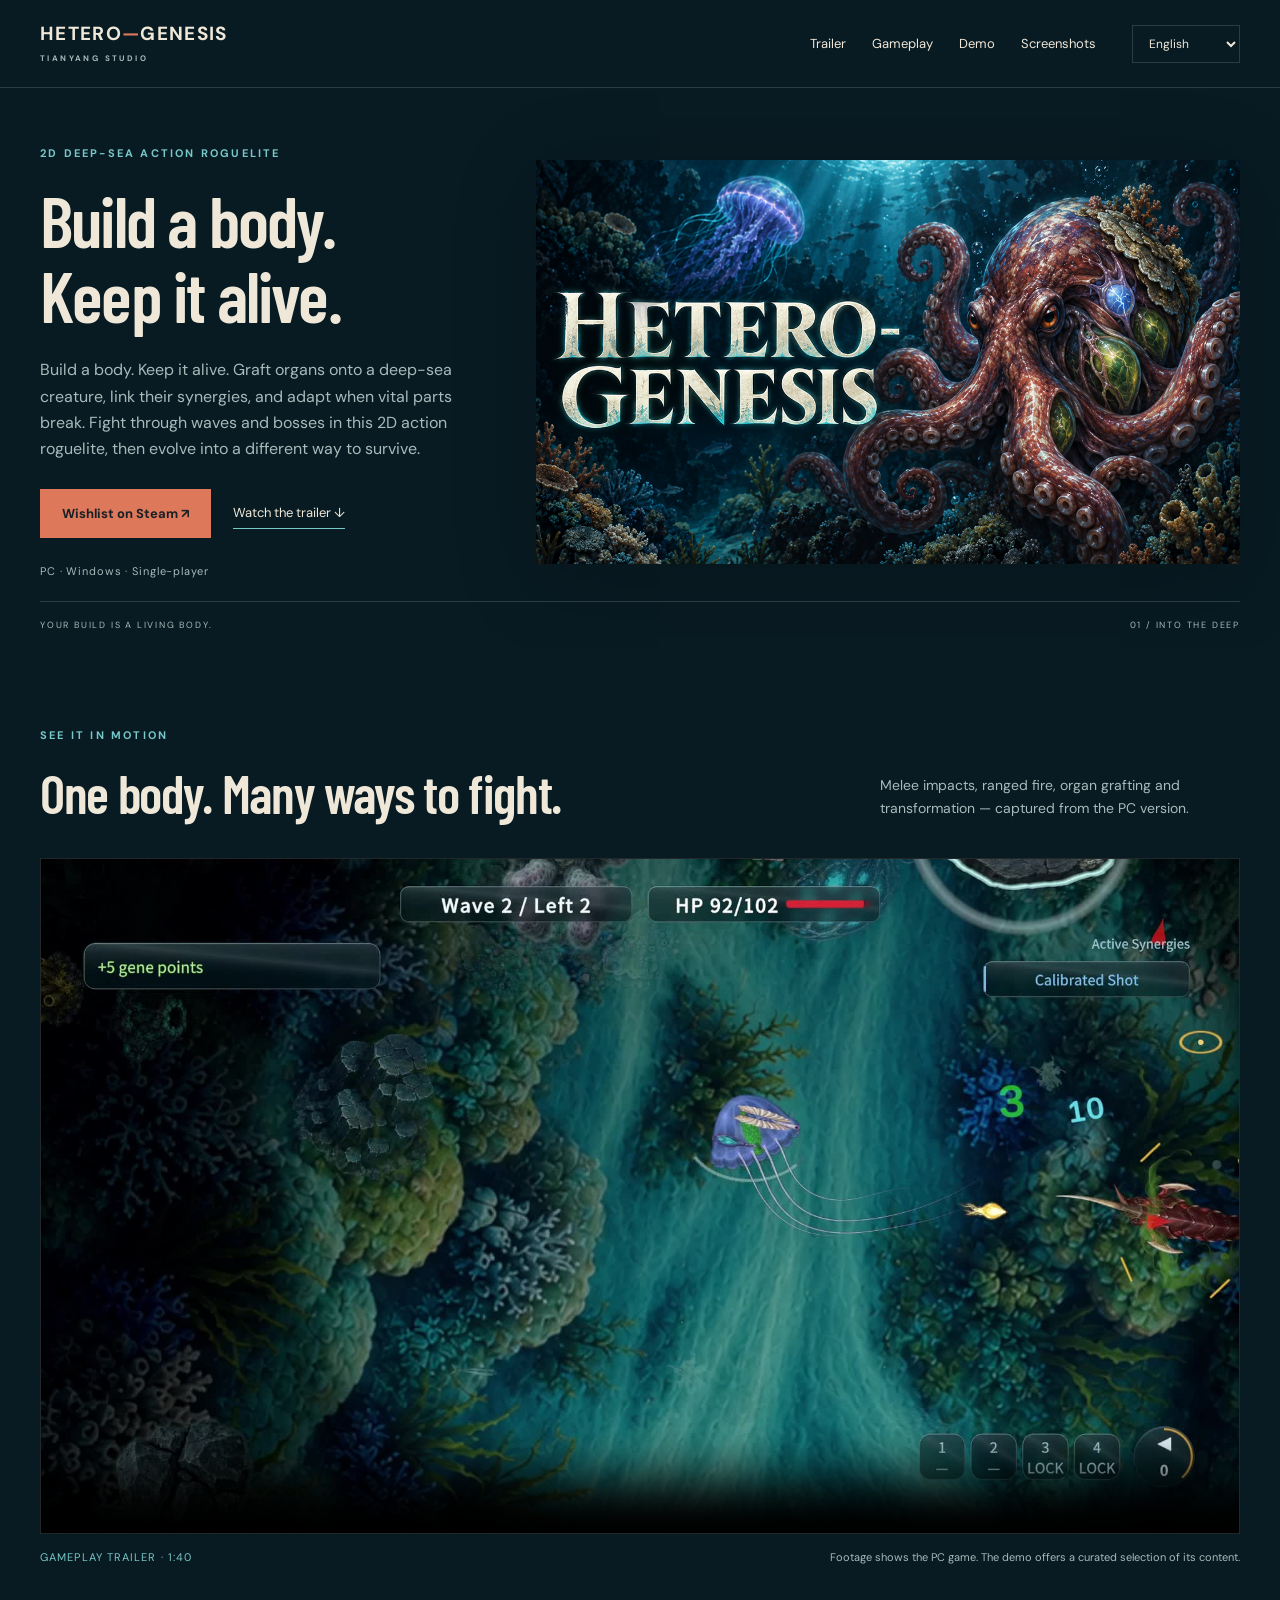
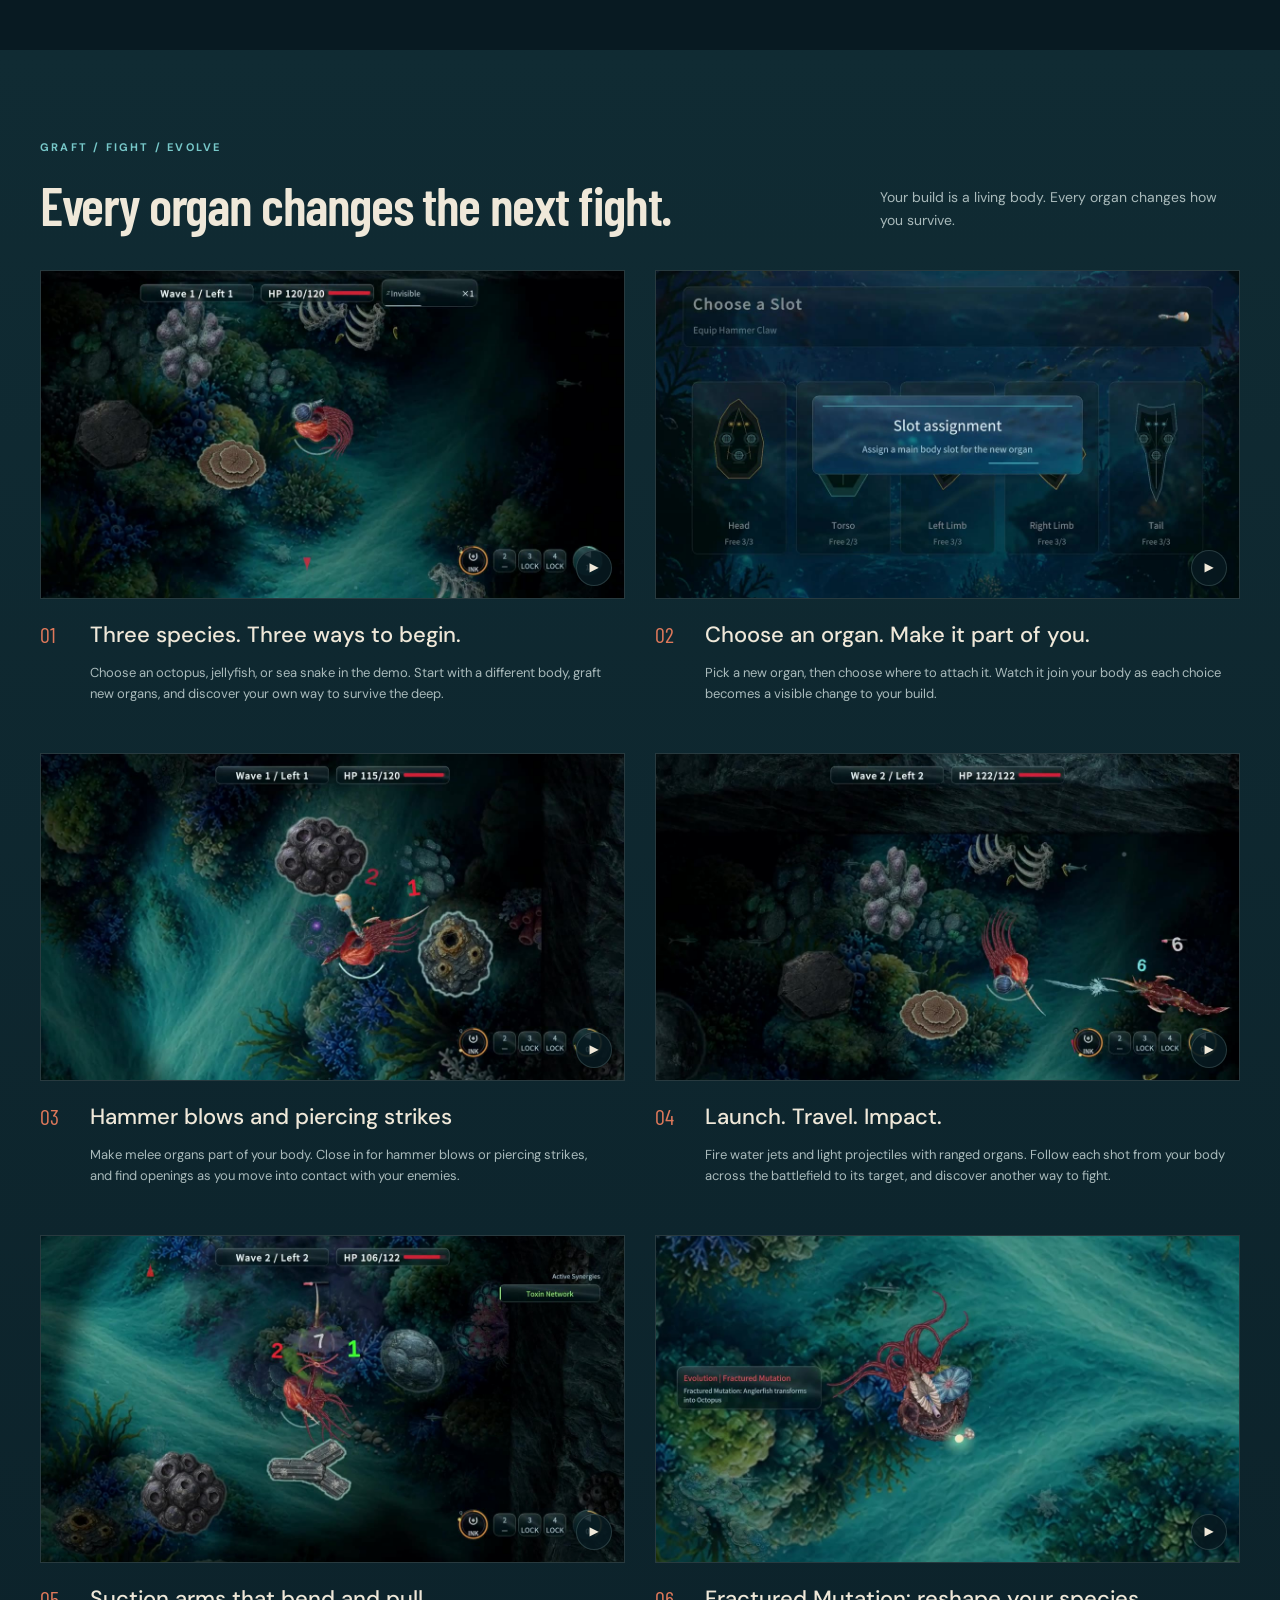
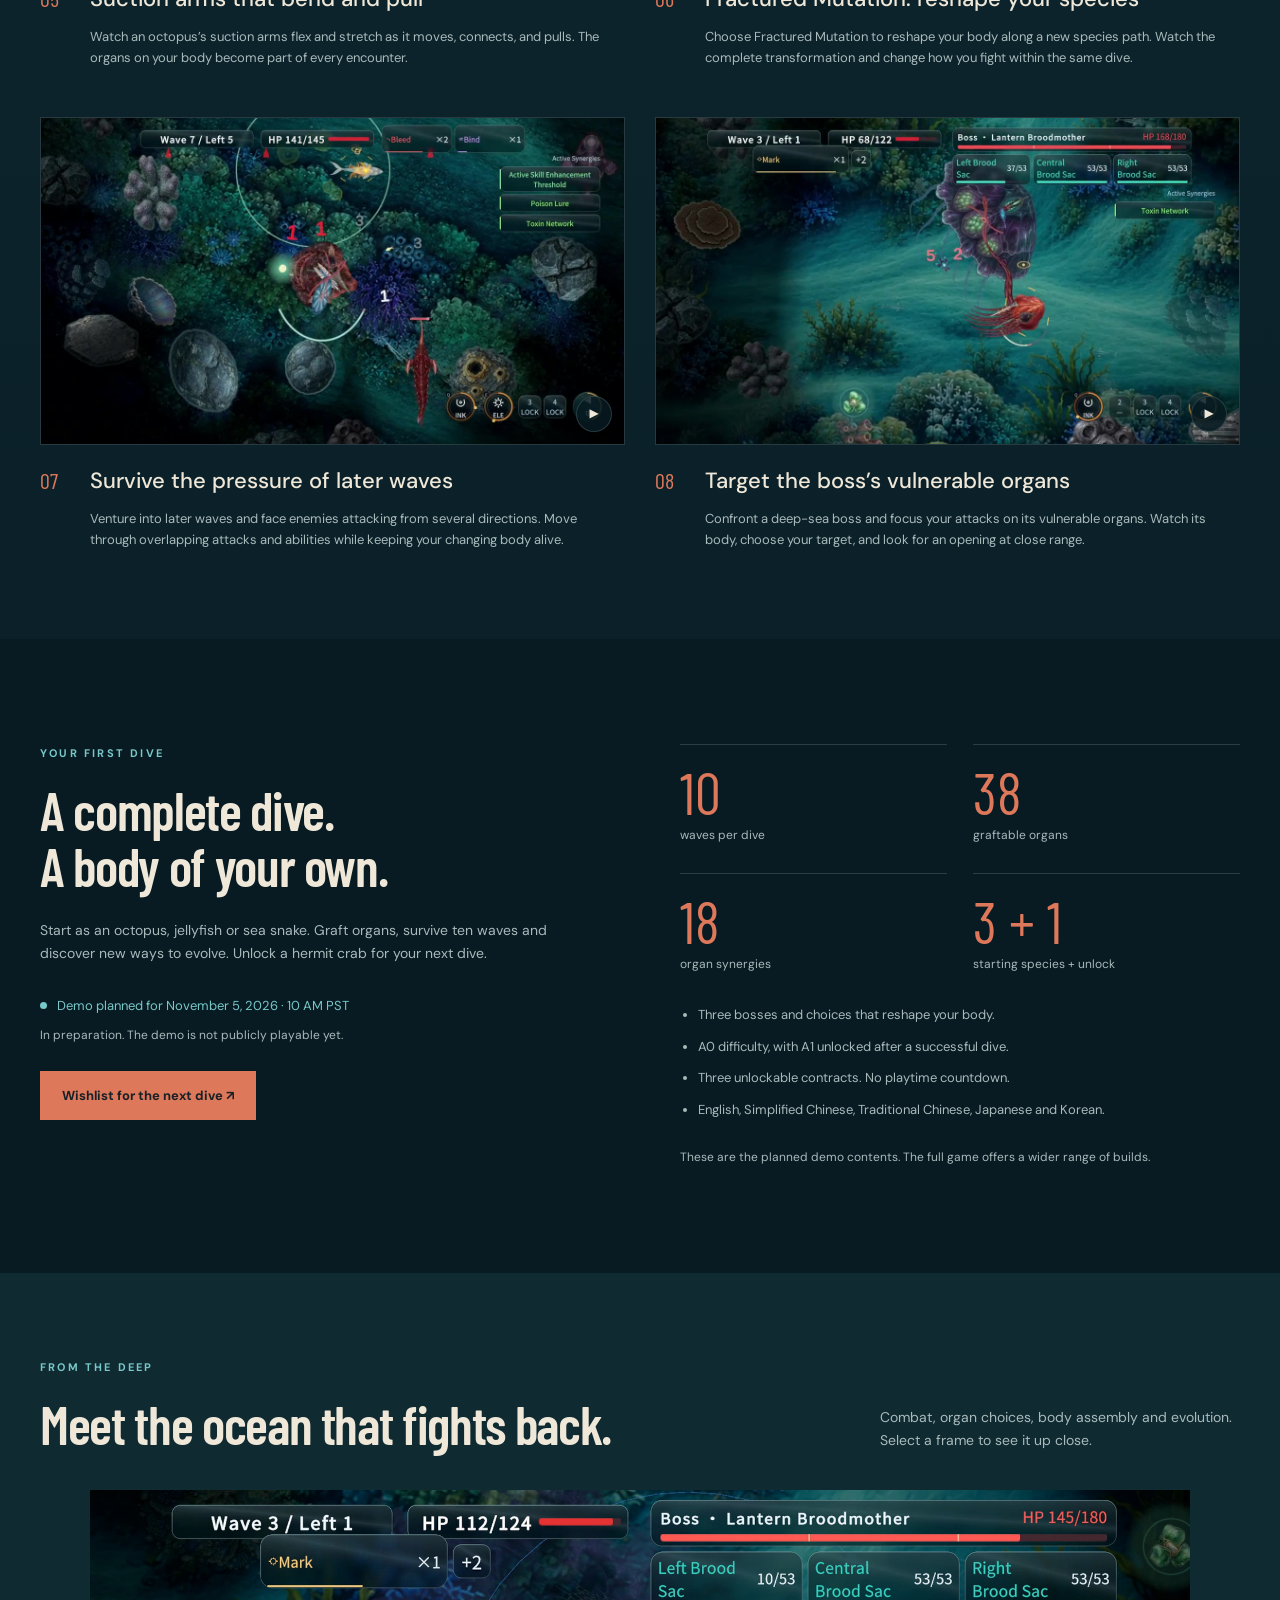
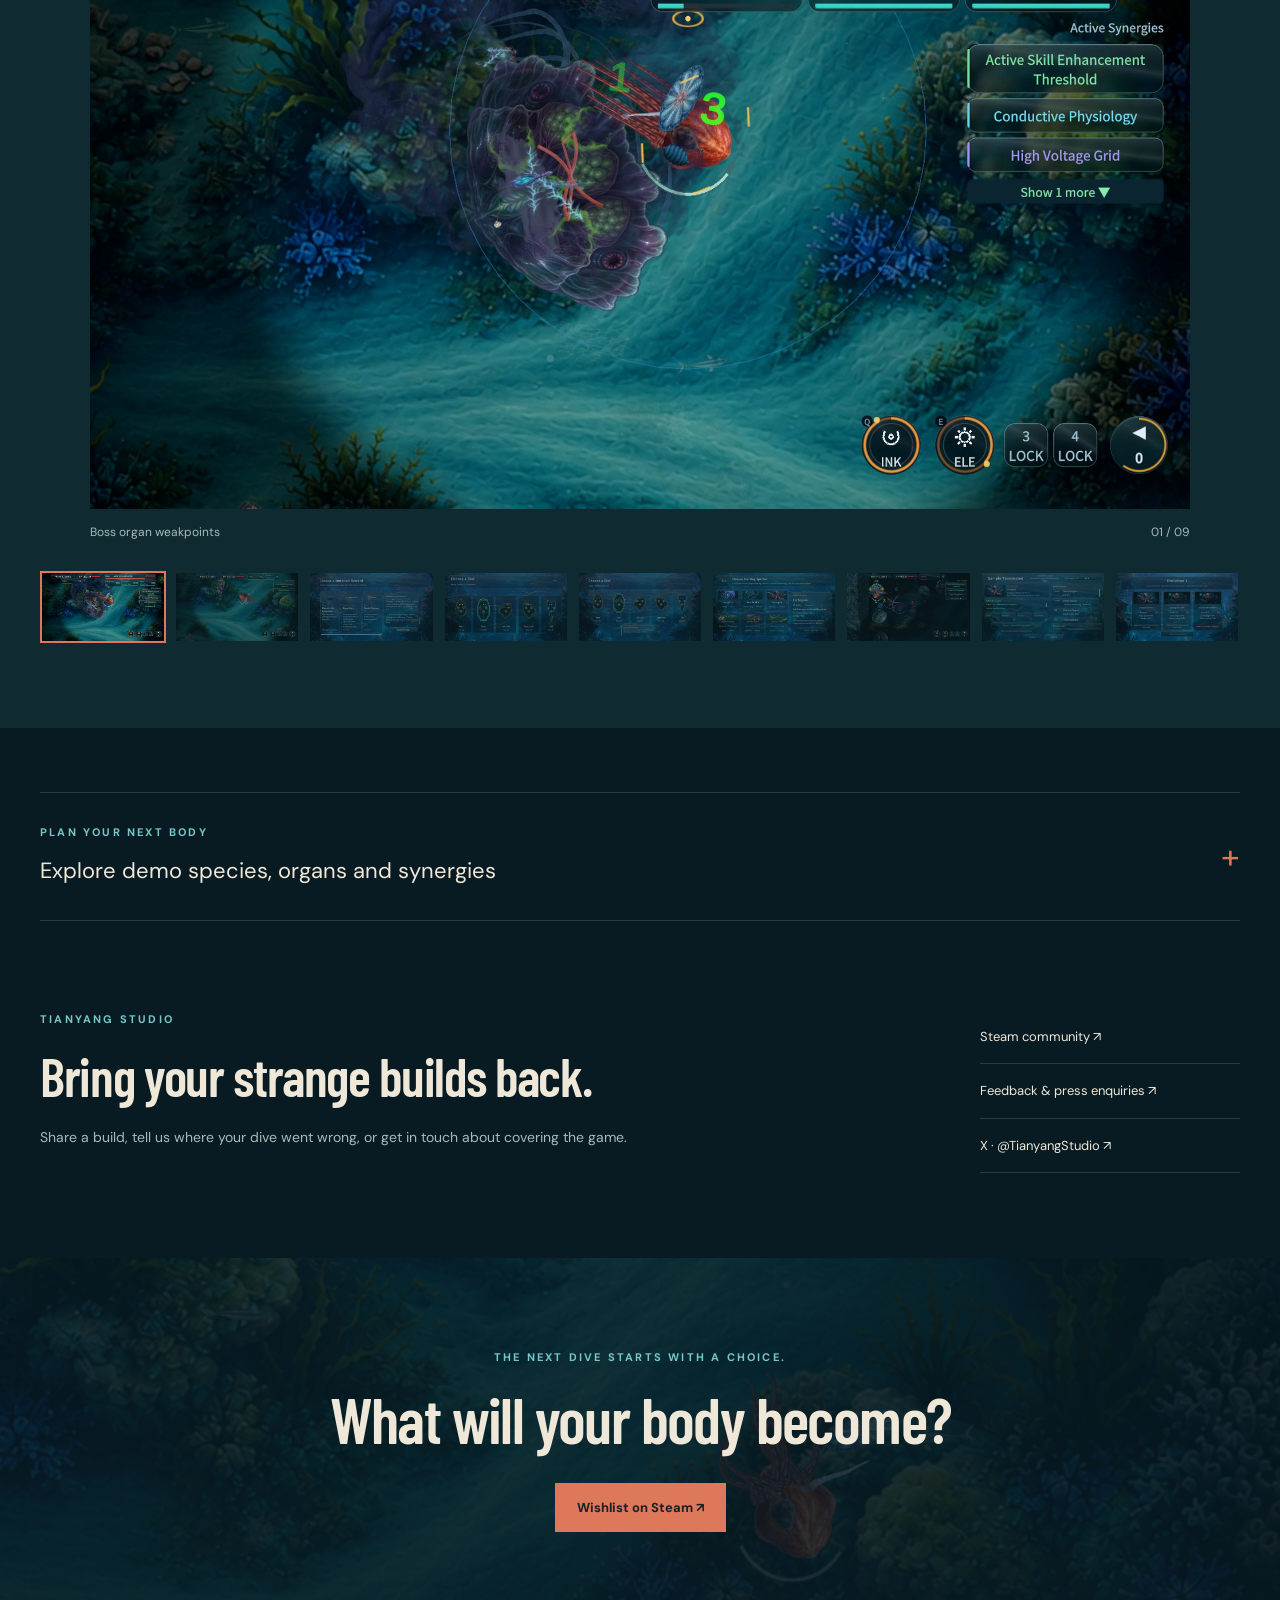
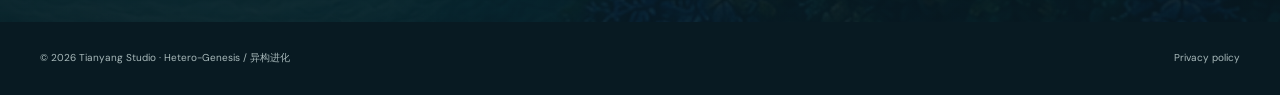
==== commit 84d71bd0: "Refresh official site with V3 gameplay and localized demo presentation" ====
--- a/index.html
+++ b/index.html
@@ -1,1529 +1,22 @@
-<!DOCTYPE html>
-<html lang='en'>
-<head>
-  <meta charset='utf-8'>
-  <meta name='viewport' content='width=device-width, initial-scale=1'>
-  <title>Hetero-Genesis | 异构进化 — Deep-sea action roguelite</title>
-  <meta name='description' content="Graft organs. Build synergies. Keep your body alive. Hetero-Genesis is a deep-sea action roguelite where vital organs can break. Adapt your living build and dive again.">
-  <meta name='keywords' content='Hetero-Genesis, 异构进化, deep-sea roguelite, action roguelite, organ build, synergy, indie game, Tianyang Studio'>
-  <link rel='icon' type='image/png' sizes='180x180' href='assets/img/app-icon-180.png'>
-  <link rel='apple-touch-icon' href='assets/img/app-icon-180.png'>
-  <meta property='og:type' content='website'>
-  <meta property='og:site_name' content='Hetero-Genesis'>
-  <meta property='og:title' content='Hetero-Genesis | 异构进化 — Deep-sea action roguelite'>
-  <meta property='og:description' content="Graft organs. Build synergies. Keep your body alive. Your build is a living body — how long can you keep it together?">
-  <meta property='og:image' content='https://undead36355.github.io/hetero-genesis-site/assets/img/og-image.jpg'>
-  <meta property='og:url' content='https://undead36355.github.io/hetero-genesis-site/'>
-  <meta property='og:locale' content='en_US'>
-  <meta property='og:locale:alternate' content='zh_CN'>
-  <meta property='og:locale:alternate' content='zh_TW'>
-  <meta property='og:locale:alternate' content='ja_JP'>
-  <meta property='og:locale:alternate' content='ko_KR'>
-  <meta name='twitter:card' content='summary_large_image'>
-  <meta name='twitter:site' content='@TianyangStudio'>
-  <meta name='twitter:title' content='Hetero-Genesis | 异构进化 — Deep-sea action roguelite'>
-  <meta name='twitter:description' content="Graft organs. Build synergies. Keep your body alive. A deep-sea action roguelite where vital organs can break.">
-  <meta name='twitter:image' content='https://undead36355.github.io/hetero-genesis-site/assets/img/og-image.jpg'>
-  <script type='application/ld+json'>
-  {
-    "@context": "https://schema.org",
-    "@type": "VideoGame",
-    "name": "Hetero-Genesis",
-    "alternateName": "异构进化",
-    "description": "Hetero-Genesis is a 2D deep-sea action roguelite. Choose a starting species, graft organs onto your creature, and survive with the body you build. Vital organs can break, forcing you to adapt your build as you fight through waves and bosses.",
-    "genre": ["Roguelite", "Action Roguelike", "Indie"],
-    "gamePlatform": "PC (Windows)",
-    "operatingSystem": "Windows",
-    "playMode": "SinglePlayer",
-    "publisher": { "@type": "Organization", "name": "Tianyang Studio" },
-    "author": { "@type": "Organization", "name": "Tianyang Studio" },
-    "url": "https://store.steampowered.com/app/5014650/",
-    "image": "https://undead36355.github.io/hetero-genesis-site/assets/img/og-image.jpg",
-    "inLanguage": ["en", "zh-CN", "zh-TW", "ja", "ko"]
-  }
-  </script>
-  <style>
-    :root {
-      --bg0: #02060d;
-      --bg1: #051224;
-      --bg2: #0a1c33;
-      --card: rgba(10, 28, 51, 0.72);
-      --card-solid: #0b1d33;
-      --line: rgba(94, 156, 208, 0.18);
-      --ink: #dcebf8;
-      --muted: #8ca6c0;
-      --dim: #5f7a95;
-      --accent: #3fd6e0;
-      --accent-soft: rgba(63, 214, 224, 0.14);
-      --gold: #f2c979;
-      --radius: 14px;
-      --maxw: 1120px;
-    }
-    * { box-sizing: border-box; }
-    html { scroll-behavior: smooth; }
-    body {
-      margin: 0;
-      background: var(--bg0);
-      color: var(--ink);
-      font: 16px/1.65 "Segoe UI", system-ui, -apple-system, "PingFang SC", "Microsoft YaHei", "Hiragino Sans", "Noto Sans CJK", sans-serif;
-      -webkit-font-smoothing: antialiased;
-    }
-    img { max-width: 100%; display: block; }
-    * { scrollbar-width: thin; scrollbar-color: #1e3a5c rgba(10, 28, 51, 0.4); }
-    *::-webkit-scrollbar { width: 10px; height: 10px; }
-    *::-webkit-scrollbar-track { background: rgba(10, 28, 51, 0.4); }
-    *::-webkit-scrollbar-thumb { background: #1e3a5c; border-radius: 6px; }
-    *::-webkit-scrollbar-thumb:hover { background: #2c5280; }
-    a { color: var(--accent); text-decoration: none; }
-    a:hover { text-decoration: underline; }
-    h1, h2, h3 { line-height: 1.25; margin: 0 0 0.5em; }
-    p { margin: 0 0 1em; }
-    .wrap { max-width: var(--maxw); margin: 0 auto; padding: 0 24px; }
-    .skip {
-      position: absolute; left: -9999px; top: 0; background: var(--accent); color: #04222a;
-      padding: 8px 14px; border-radius: 0 0 8px 0; z-index: 99; font-weight: 600;
-    }
-    .skip:focus { left: 0; }
-
-    /* ---------- topbar ---------- */
-    .topbar {
-      position: sticky; top: 0; z-index: 50;
-      background: rgba(2, 8, 16, 0.82);
-      backdrop-filter: blur(10px);
-      border-bottom: 1px solid var(--line);
-    }
-    .topbar-inner { display: flex; align-items: center; gap: 18px; height: 60px; }
-    .brand { display: flex; align-items: center; gap: 10px; color: var(--ink); font-weight: 700; letter-spacing: 0.14em; font-size: 15px; white-space: nowrap; }
-    .brand:hover { text-decoration: none; color: var(--accent); }
-    .brand img { width: 30px; height: 30px; border-radius: 8px; }
-    .nav { display: flex; gap: 4px; margin-left: 8px; flex: 1; }
-    .nav a {
-      color: var(--muted); font-size: 14px; padding: 6px 10px; border-radius: 8px; white-space: nowrap;
-    }
-    .nav a:hover { color: var(--ink); background: var(--accent-soft); text-decoration: none; }
-    .top-actions { display: flex; align-items: center; gap: 10px; margin-left: auto; }
-    .lang-select {
-      background: var(--bg2); color: var(--ink); border: 1px solid var(--line);
-      border-radius: 8px; padding: 6px 8px; font-size: 13px; cursor: pointer;
-    }
-    .btn {
-      display: inline-flex; align-items: center; gap: 8px;
-      background: linear-gradient(180deg, #4fe3ec, #2fb9c9);
-      color: #04222a; font-weight: 700; font-size: 14px;
-      padding: 9px 18px; border-radius: 10px; border: none; cursor: pointer;
-      transition: transform 0.15s ease, box-shadow 0.15s ease;
-    }
-    .btn:hover { text-decoration: none; transform: translateY(-1px); box-shadow: 0 6px 18px rgba(63, 214, 224, 0.25); }
-    .btn.ghost {
-      background: transparent; color: var(--ink); border: 1px solid var(--line);
-    }
-    .btn.ghost:hover { border-color: var(--accent); color: var(--accent); box-shadow: none; }
-    .btn .steam-glyph { font-size: 15px; }
-
-    /* ---------- hero ---------- */
-    .hero {
-      position: relative; min-height: 78vh; display: flex; align-items: flex-end;
-      background: var(--bg0) url('assets/img/hero-poster.webp') center / cover no-repeat;
-      isolation: isolate;
-    }
-    .hero::before {
-      content: ""; position: absolute; inset: 0; z-index: -1;
-      background: linear-gradient(180deg, rgba(2, 6, 13, 0.55) 0%, rgba(2, 6, 13, 0.05) 40%, rgba(2, 6, 13, 0.88) 82%, var(--bg0) 100%);
-    }
-    .hero-inner { padding: 96px 0 56px; width: 100%; }
-    .hero-kicker {
-      color: var(--accent); font-size: 13px; letter-spacing: 0.32em; text-transform: uppercase; font-weight: 600; margin-bottom: 14px;
-    }
-    .hero h1 {
-      font-size: clamp(40px, 7vw, 76px); letter-spacing: 0.04em; margin: 0 0 6px;
-      text-shadow: 0 4px 30px rgba(2, 6, 13, 0.8);
-    }
-    .hero .sub-title { font-size: clamp(18px, 3vw, 26px); color: var(--muted); font-weight: 600; letter-spacing: 0.5em; margin: 0 0 18px; }
-    .hero-tagline {
-      font-size: clamp(17px, 2.2vw, 21px); color: var(--ink); max-width: 640px; margin-bottom: 8px;
-      text-shadow: 0 2px 14px rgba(2, 6, 13, 0.9);
-    }
-    .hero-type { color: #b7cfe4; font-size: 14px; letter-spacing: 0.06em; margin-bottom: 26px; text-shadow: 0 2px 12px rgba(2, 6, 13, 0.95); }
-    .hero-ctas { display: flex; gap: 12px; flex-wrap: wrap; margin-bottom: 34px; }
-    .hero-stats { display: flex; flex-wrap: wrap; gap: 10px; }
-    .stat-chip {
-      background: rgba(5, 18, 36, 0.72); border: 1px solid var(--line); border-radius: 999px;
-      padding: 7px 16px; font-size: 13.5px; color: var(--muted); backdrop-filter: blur(4px);
-    }
-    .stat-chip b { color: var(--accent); font-weight: 700; margin-right: 5px; }
-
-    /* ---------- sections ---------- */
-    section { padding: 84px 0; }
-    .section-alt { background: linear-gradient(180deg, var(--bg0), var(--bg1) 30%, var(--bg0)); }
-    .kicker {
-      color: var(--accent); font-size: 12.5px; letter-spacing: 0.3em; text-transform: uppercase;
-      font-weight: 700; margin-bottom: 10px;
-    }
-    .section-head { max-width: 760px; margin-bottom: 44px; }
-    .section-head h2 { font-size: clamp(26px, 4vw, 38px); letter-spacing: 0.02em; }
-    .section-head .lead { color: var(--muted); font-size: 17px; }
-
-    /* feature tour */
-    .feature { display: grid; grid-template-columns: 5fr 4fr; gap: 40px; align-items: center; margin-bottom: 72px; }
-    .feature:last-child { margin-bottom: 0; }
-    .feature:nth-child(even) .feature-media { order: 2; }
-    .feature-media { border-radius: var(--radius); overflow: hidden; border: 1px solid var(--line); box-shadow: 0 18px 44px rgba(0, 0, 0, 0.45); }
-    .feature-media img { width: 100%; }
-    .feature-step { color: var(--accent); font-size: 12.5px; letter-spacing: 0.26em; font-weight: 700; text-transform: uppercase; margin-bottom: 10px; }
-    .feature h3 { font-size: 23px; }
-    .feature p { color: var(--muted); font-size: 15.5px; }
-
-    /* gameplay gifs */
-    .gif-grid { display: grid; grid-template-columns: 1fr 1fr; gap: 24px; }
-    .gif-card { background: var(--card); border: 1px solid var(--line); border-radius: var(--radius); overflow: hidden; }
-    .gif-card img { width: 100%; background: #04101f; }
-    .gif-card figcaption { padding: 14px 18px; font-size: 14px; color: var(--muted); border-top: 1px solid var(--line); }
-    .gif-card figcaption b { color: var(--ink); display: block; margin-bottom: 2px; }
-    .media-note { color: var(--dim); font-size: 13px; margin-top: 16px; }
-
-    /* poster strip */
-    .keyart { margin-top: 24px; border-radius: var(--radius); overflow: hidden; border: 1px solid var(--line); }
-    .keyart img { width: 100%; }
-
-    /* species */
-    .species-grid { display: grid; grid-template-columns: repeat(5, 1fr); gap: 16px; }
-    .sp-card {
-      background: var(--card); border: 1px solid var(--line); border-radius: var(--radius);
-      overflow: hidden; transition: border-color 0.15s ease, transform 0.15s ease;
-    }
-    .sp-card:hover { border-color: var(--accent); transform: translateY(-2px); }
-    .sp-art { background: #2e4a7d; }
-    .sp-art img { width: 100%; aspect-ratio: 1; object-fit: contain; }
-    .sp-body { padding: 12px 14px 14px; }
-    .sp-name { font-weight: 700; font-size: 15.5px; margin-bottom: 3px; }
-    .sp-tags { color: var(--dim); font-size: 12.5px; }
-    .sp-stages { display: flex; gap: 6px; margin-top: 10px; }
-    .sp-stages button {
-      flex: 1; background: var(--bg2); color: var(--muted); border: 1px solid var(--line);
-      border-radius: 7px; font-size: 12px; padding: 4px 0; cursor: pointer; font-weight: 600;
-    }
-    .sp-stages button[aria-pressed='true'] { background: var(--accent-soft); color: var(--accent); border-color: var(--accent); }
-    .species-note { color: var(--dim); font-size: 13px; margin-top: 18px; }
-
-    /* biomes */
-    .biome-grid { display: grid; grid-template-columns: repeat(3, 1fr); gap: 20px; }
-    .biome-card { border-radius: var(--radius); overflow: hidden; border: 1px solid var(--line); background: var(--card); }
-    .biome-card img { width: 100%; aspect-ratio: 1; object-fit: cover; background: var(--bg2); }
-    .biome-body { padding: 16px 18px 18px; }
-    .biome-body h3 { font-size: 18px; margin-bottom: 4px; }
-    .biome-body p { color: var(--muted); font-size: 14px; margin: 0; }
-
-    /* screens strip */
-    .shot-strip { display: grid; grid-auto-flow: column; grid-auto-columns: 320px; gap: 16px; overflow-x: auto; padding-bottom: 12px; scrollbar-width: thin; }
-    .shot { border-radius: 12px; overflow: hidden; border: 1px solid var(--line); }
-    .shot img { width: 100%; aspect-ratio: 16 / 9; object-fit: cover; background: var(--bg2); }
-    .shot figcaption { padding: 10px 14px; font-size: 13px; color: var(--muted); border-top: 1px solid var(--line); background: var(--card); }
-
-    /* atlas */
-    .atlas-tools { display: flex; gap: 12px; flex-wrap: wrap; margin-bottom: 18px; }
-    .atlas-tabs { display: flex; gap: 8px; }
-    .atlas-tab {
-      background: transparent; border: 1px solid var(--line); color: var(--muted);
-      padding: 8px 18px; border-radius: 999px; font-size: 14px; font-weight: 600; cursor: pointer;
-    }
-    .atlas-tab[aria-selected='true'] { background: var(--accent-soft); border-color: var(--accent); color: var(--accent); }
-    .atlas-search {
-      flex: 1; min-width: 200px; background: var(--bg2); border: 1px solid var(--line);
-      border-radius: 10px; color: var(--ink); padding: 9px 14px; font-size: 14px;
-    }
-    .atlas-search:focus { outline: none; border-color: var(--accent); }
-    .atlas-filter {
-      background: var(--bg2); border: 1px solid var(--line); color: var(--ink);
-      border-radius: 10px; padding: 9px 12px; font-size: 14px; cursor: pointer;
-    }
-    .atlas-layout { display: grid; grid-template-columns: 360px 1fr; gap: 20px; align-items: start; }
-    .atlas-list {
-      max-height: 560px; overflow-y: auto; border: 1px solid var(--line); border-radius: var(--radius);
-      background: rgba(5, 18, 36, 0.5); scrollbar-width: thin;
-    }
-    .atlas-item {
-      display: block; width: 100%; text-align: left; background: transparent; border: none;
-      border-bottom: 1px solid rgba(94, 156, 208, 0.1); padding: 11px 16px; cursor: pointer;
-      color: var(--ink); font: inherit;
-    }
-    .atlas-item:hover { background: var(--accent-soft); }
-    .atlas-item.selected { background: var(--accent-soft); box-shadow: inset 3px 0 0 var(--accent); }
-    .atlas-item .nm { font-weight: 600; font-size: 14.5px; }
-    .atlas-item .sb { color: var(--dim); font-size: 12.5px; margin-top: 1px; }
-    .atlas-detail { border: 1px solid var(--line); border-radius: var(--radius); background: var(--card); padding: 26px 28px; min-height: 320px; }
-    .atlas-detail h3 { font-size: 22px; margin-bottom: 6px; }
-    .chip-row { display: flex; flex-wrap: wrap; gap: 7px; margin-bottom: 16px; }
-    .chip {
-      background: var(--bg2); border: 1px solid var(--line); color: var(--muted);
-      border-radius: 999px; padding: 3px 12px; font-size: 12.5px;
-    }
-    .chip.tag { color: var(--accent); border-color: rgba(63, 214, 224, 0.35); }
-    .atlas-desc { color: var(--ink); font-size: 15px; margin-bottom: 14px; }
-    .atlas-science { border-left: 3px solid var(--gold); padding: 6px 14px; color: var(--muted); font-size: 13.5px; background: rgba(242, 201, 121, 0.06); border-radius: 0 8px 8px 0; margin-bottom: 14px; }
-    .atlas-meta { display: grid; grid-template-columns: repeat(auto-fit, minmax(150px, 1fr)); gap: 10px; margin-bottom: 16px; }
-    .meta-box { background: rgba(5, 18, 36, 0.6); border: 1px solid var(--line); border-radius: 10px; padding: 9px 13px; }
-    .meta-box .k { color: var(--dim); font-size: 12px; }
-    .meta-box .v { color: var(--ink); font-size: 14px; font-weight: 600; }
-    .link-list { display: flex; flex-wrap: wrap; gap: 8px; }
-    .link-pill {
-      background: var(--bg2); border: 1px solid var(--line); color: var(--accent);
-      border-radius: 999px; padding: 4px 13px; font-size: 13px; cursor: pointer; font: inherit;
-    }
-    .link-pill:hover { border-color: var(--accent); text-decoration: none; }
-    .atlas-label { color: var(--dim); font-size: 12.5px; letter-spacing: 0.08em; text-transform: uppercase; margin: 14px 0 8px; font-weight: 700; }
-    .atlas-empty { color: var(--dim); padding: 26px 16px; text-align: center; }
-    .atlas-count { color: var(--dim); font-size: 13px; margin-top: 10px; }
-
-    /* play + faq */
-    .play-banner {
-      display: flex; align-items: center; justify-content: space-between; gap: 20px; flex-wrap: wrap;
-      background: linear-gradient(120deg, rgba(63, 214, 224, 0.12), rgba(10, 28, 51, 0.6));
-      border: 1px solid rgba(63, 214, 224, 0.3); border-radius: var(--radius);
-      padding: 28px 32px; margin-bottom: 46px;
-    }
-    .play-banner h3 { font-size: 22px; margin: 0 0 4px; }
-    .play-banner p { color: var(--muted); margin: 0; font-size: 14.5px; }
-    .faq { max-width: 820px; }
-    .faq details { border: 1px solid var(--line); border-radius: 12px; background: var(--card); margin-bottom: 12px; overflow: hidden; }
-    .faq summary {
-      cursor: pointer; padding: 15px 20px; font-weight: 600; font-size: 15.5px; list-style: none;
-      display: flex; justify-content: space-between; align-items: center; gap: 12px;
-    }
-    .faq summary::-webkit-details-marker { display: none; }
-    .faq summary::after { content: "+"; color: var(--accent); font-size: 19px; font-weight: 400; }
-    .faq details[open] summary::after { content: "–"; }
-    .faq .faq-a { padding: 0 20px 16px; color: var(--muted); font-size: 14.5px; }
-
-    /* footer */
-    footer { border-top: 1px solid var(--line); padding: 44px 0 54px; background: var(--bg0); }
-    .foot-grid { display: flex; justify-content: space-between; gap: 32px; flex-wrap: wrap; }
-    .foot-brand { display: flex; align-items: center; gap: 10px; font-weight: 700; letter-spacing: 0.12em; margin-bottom: 12px; }
-    .foot-brand img { width: 26px; height: 26px; border-radius: 6px; }
-    .foot-note { color: var(--dim); font-size: 12.5px; line-height: 1.8; }
-    .foot-links { color: var(--muted); font-size: 13.5px; line-height: 2; }
-    .foot-links a { color: var(--muted); }
-    .foot-links a:hover { color: var(--accent); }
-
-    @media (max-width: 600px) {
-      .brand span { display: none; }
-      .topbar-inner { gap: 10px; height: 54px; }
-      .top-actions { gap: 6px; }
-      .btn { padding: 8px 13px; font-size: 13px; }
-      .lang-select { padding: 5px 3px; font-size: 12px; }
-      section { padding: 64px 0; }
-      .wrap { padding: 0 18px; }
-    }
-    @media (max-width: 900px) {
-      .nav { display: none; }
-      .feature { grid-template-columns: 1fr; gap: 18px; margin-bottom: 52px; }
-      .feature:nth-child(even) .feature-media { order: 0; }
-      .gif-grid { grid-template-columns: 1fr; }
-      .species-grid { grid-template-columns: repeat(2, 1fr); }
-      .biome-grid { grid-template-columns: 1fr; }
-      .atlas-layout { grid-template-columns: 1fr; }
-      .atlas-list { max-height: 320px; }
-      .shot-strip { grid-auto-columns: 260px; }
-      .hero { min-height: 92vh; }
-    }
-    @media (min-width: 901px) and (max-width: 1100px) {
-      .species-grid { grid-template-columns: repeat(3, 1fr); }
-    }
-    @media (prefers-reduced-motion: reduce) {
-      html { scroll-behavior: auto; }
-      .btn, .sp-card { transition: none; }
-    }
-  </style>
-</head>
-<body>
-  <a class='skip' href='#about' data-i18n='a11y.skip'>Skip to content</a>
-
-  <header class='topbar'>
-    <div class='wrap topbar-inner'>
-      <a class='brand' href='#home'>
-        <img src='assets/img/app-icon-180.png' alt=''>
-        <span>HETERO-GENESIS</span>
-      </a>
-      <nav class='nav' aria-label='Main navigation'>
-        <a href='#about' data-i18n='nav.about'>About</a>
-        <a href='#gameplay' data-i18n='nav.gameplay'>Gameplay</a>
-        <a href='#species' data-i18n='nav.species'>Species</a>
-        <a href='#world' data-i18n='nav.world'>World</a>
-        <a href='#atlas' data-i18n='nav.atlas'>Atlas</a>
-        <a href='#play' data-i18n='nav.play'>Play</a>
-      </nav>
-      <div class='top-actions'>
-        <select class='lang-select' id='languageSelect' aria-label='Language'>
-          <option value='en'>English</option>
-          <option value='zh-Hans'>简体中文</option>
-          <option value='zh-Hant'>繁體中文</option>
-          <option value='ja'>日本語</option>
-          <option value='ko'>한국어</option>
-        </select>
-        <a class='btn' href='https://store.steampowered.com/app/5014650/' target='_blank' rel='noopener'>
-          <span class='steam-glyph' aria-hidden='true'>◉</span><span data-i18n='nav.steam'>Steam</span>
-        </a>
-      </div>
-    </div>
-  </header>
-
-  <main id='home'>
-    <section class='hero' id='hero'>
-      <div class='wrap hero-inner'>
-        <div class='hero-kicker' data-i18n='hero.kicker'>Deep-sea action roguelite</div>
-        <h1 id='heroTitle'>HETERO-GENESIS</h1>
-        <p class='sub-title' id='heroSubTitle'>异构进化</p>
-        <p class='hero-tagline' data-i18n='hero.tagline'>Your build is a living body. How long can you keep it together?</p>
-        <p class='hero-type' data-i18n='hero.type'>Graft organs onto a deep-sea creature and survive with the body you build — where vital organs can break.</p>
-        <div class='hero-ctas'>
-          <a class='btn' href='https://store.steampowered.com/app/5014650/' target='_blank' rel='noopener'>
-            <span class='steam-glyph' aria-hidden='true'>◉</span><span data-i18n='hero.ctaSteam'>View on Steam</span>
-          </a>
-          <a class='btn ghost' href='#gameplay' data-i18n='hero.ctaGameplay'>See it in motion</a>
-        </div>
-        <div class='hero-stats' id='heroStats'>
-          <span class='stat-chip'><b>10</b><span data-i18n='stats.species'>start species</span></span>
-          <span class='stat-chip'><b>160+</b><span data-i18n='stats.organs'>organs</span></span>
-          <span class='stat-chip'><b>119</b><span data-i18n='stats.synergies'>synergies</span></span>
-          <span class='stat-chip'><b>24</b><span data-i18n='stats.contracts'>deep-dive contracts</span></span>
-          <span class='stat-chip'><b>A0–A10</b><span data-i18n='stats.abyss'>abyss difficulty</span></span>
-        </div>
-      </div>
-    </section>
-
-    <section id='about'>
-      <div class='wrap'>
-        <div class='section-head'>
-          <div class='kicker' data-i18n='about.kicker'>About the game</div>
-          <h2 data-i18n='about.title'>A different dive, a different body</h2>
-          <p class='lead' data-i18n='about.overview'>Hetero-Genesis is a 2D deep-sea action roguelite. Choose a starting species, graft organs onto your creature, and survive with the body you build. Every new part can change your next fight; losing one can change it again.</p>
-        </div>
-
-        <div class='feature'>
-          <div class='feature-media'><img src='assets/img/screens/organ-draft.webp' alt='' loading='lazy'></div>
-          <div class='feature-text'>
-            <div class='feature-step' data-i18n='f1.step'>Graft</div>
-            <h3 data-i18n='f1.title'>Graft your next advantage</h3>
-            <p data-i18n='f1.body'>Combine venom glands, electric organs, shells, and other body parts. Weigh a new organ's ability against the synergies it can unlock, then choose where it belongs on your body. Build around poison, electricity, protection, or a combination of your own.</p>
-          </div>
-        </div>
-
-        <div class='feature'>
-          <div class='feature-media'><img src='assets/img/screens/broken-armor.webp' alt='' loading='lazy'></div>
-          <div class='feature-text'>
-            <div class='feature-step' data-i18n='f2.step'>Survive</div>
-            <h3 data-i18n='f2.title'>Keep your body together</h3>
-            <p data-i18n='f2.body'>Your organs are more than a list of bonuses. Vital parts can be damaged or broken, disrupting the synergy you depend on. Move through incoming threats, use your abilities, and adapt when your strongest combination stops working.</p>
-          </div>
-        </div>
-
-        <div class='feature'>
-          <div class='feature-media'><img src='assets/img/screens/evolution.webp' alt='' loading='lazy'></div>
-          <div class='feature-text'>
-            <div class='feature-step' data-i18n='f3.step'>Evolve</div>
-            <h3 data-i18n='f3.title'>Choose how you evolve</h3>
-            <p data-i18n='f3.body'>Survive waves and bosses to reach new evolutionary choices. Deepen your species' instinct, graft traits from another ecology, or take a different mutation path. Each decision changes what your next build can become.</p>
-          </div>
-        </div>
-
-        <div class='feature'>
-          <div class='feature-media'><img src='assets/img/screens/species-select.webp' alt='' loading='lazy'></div>
-          <div class='feature-text'>
-            <div class='feature-step' data-i18n='f4.step'>Dive again</div>
-            <h3 data-i18n='f4.title'>A different dive, a different body</h3>
-            <p data-i18n='f4.body'>Try different species origins and organ combinations. Unlock new starting options through progression, then add Abyss difficulty and deep-dive contracts when you are ready for more pressure.</p>
-          </div>
-        </div>
-      </div>
-    </section>
-
-    <section id='gameplay' class='section-alt'>
-      <div class='wrap'>
-        <div class='section-head'>
-          <div class='kicker' data-i18n='media.kicker'>Gameplay</div>
-          <h2 data-i18n='media.title'>Captured from the current build</h2>
-          <p class='lead' data-i18n='media.lead'>Organ grafting and wave combat, straight from the PC version.</p>
-        </div>
-        <div class='gif-grid'>
-          <figure class='gif-card'>
-            <img src='assets/gif/graft-sequence-en.gif' alt='' loading='lazy'>
-            <figcaption><b data-i18n='media.cap1t'>Grafting an organ</b><span data-i18n='media.cap1'>Draft a reward, pick a body slot, and the organ is grafted in.</span></figcaption>
-          </figure>
-          <figure class='gif-card'>
-            <img src='assets/gif/combat-dodge-en.gif' alt='' loading='lazy'>
-            <figcaption><b data-i18n='media.cap2t'>Combat and dodging</b><span data-i18n='media.cap2'>Dash through waves of deep-sea threats and keep your core alive.</span></figcaption>
-          </figure>
-          <figure class='gif-card'>
-            <img src='assets/gif/deep-sea-lightning.gif' alt='' loading='lazy'>
-            <figcaption><b data-i18n='media.cap3t'>Deep-sea lightning</b><span data-i18n='media.cap3'>Electric strikes and shields light up a real wave battle.</span></figcaption>
-          </figure>
-          <figure class='gif-card'>
-            <img src='assets/gif/boss-encounter.gif' alt='' loading='lazy'>
-            <figcaption><b data-i18n='media.cap4t'>Boss encounter</b><span data-i18n='media.cap4'>Trade blows with a deep-sea boss and hold your body together.</span></figcaption>
-          </figure>
-        </div>
-        <p class='media-note' data-i18n='media.note'>Captured from the current PC build · 616×346, 10 fps · top row: English UI, bottom row: Simplified Chinese UI</p>
-        <div class='keyart'><img src='assets/img/poster-text.webp' alt='Hetero-Genesis key art' loading='lazy'></div>
-      </div>
-    </section>
-
-    <section id='species'>
-      <div class='wrap'>
-        <div class='section-head'>
-          <div class='kicker' data-i18n='species.kicker'>Species</div>
-          <h2 data-i18n='species.title'>Ten bodies, ten survival plans</h2>
-          <p class='lead' data-i18n='species.lead'>Every species grants its own native organ and survival trait, and grows through three stages as a dive goes deeper.</p>
-        </div>
-        <div class='species-grid' id='speciesGrid'></div>
-        <p class='species-note' data-i18n='species.note'>Preview: the three growth stages of each species, as seen in the in-game codex.</p>
-      </div>
-    </section>
-
-    <section id='world' class='section-alt'>
-      <div class='wrap'>
-        <div class='section-head'>
-          <div class='kicker' data-i18n='world.kicker'>World</div>
-          <h2 data-i18n='world.title'>Three arenas of the deep</h2>
-          <p class='lead' data-i18n='world.lead'>Each dive takes place in one of three procedurally arranged biomes, with their own terrain, obstacles and pressure.</p>
-        </div>
-        <div class='biome-grid'>
-          <div class='biome-card'>
-            <img src='assets/img/biomes/reef_shelf.webp' alt='' loading='lazy'>
-            <div class='biome-body'>
-              <h3 data-i18n='world.b1t'>Reef Shelf</h3>
-              <p data-i18n='world.b1'>The sunlit shelf near the surface — coral mazes and open sand, where every dive begins.</p>
-            </div>
-          </div>
-          <div class='biome-card'>
-            <img src='assets/img/biomes/hydrothermal_vent.webp' alt='' loading='lazy'>
-            <div class='biome-body'>
-              <h3 data-i18n='world.b2t'>Hydrothermal Vent</h3>
-              <p data-i18n='world.b2'>Scalding chimneys and mineral spires. Narrow passages punish careless drifts.</p>
-            </div>
-          </div>
-          <div class='biome-card'>
-            <img src='assets/img/biomes/abyss_bloom.webp' alt='' loading='lazy'>
-            <div class='biome-body'>
-              <h3 data-i18n='world.b3t'>Abyss Bloom</h3>
-              <p data-i18n='world.b3'>The lightless plain far below, lit only by blooms of bioluminescent life.</p>
-            </div>
-          </div>
-        </div>
-        <div class='section-head' style='margin-top:64px; margin-bottom:28px;'>
-          <div class='kicker' data-i18n='shots.kicker'>More from the build</div>
-        </div>
-        <div class='shot-strip'>
-          <figure class='shot'><img src='assets/img/screens/main-menu.webp' alt='' loading='lazy'><figcaption data-i18n='shots.s1'>Main menu</figcaption></figure>
-          <figure class='shot'><img src='assets/img/screens/dive-prep.webp' alt='' loading='lazy'><figcaption data-i18n='shots.s2'>Dive preparation — abyss tiers &amp; contracts</figcaption></figure>
-          <figure class='shot'><img src='assets/img/screens/crossfire.webp' alt='' loading='lazy'><figcaption data-i18n='shots.s3'>Wave combat under pressure</figcaption></figure>
-          <figure class='shot'><img src='assets/img/screens/boss-venom.webp' alt='' loading='lazy'><figcaption data-i18n='shots.s4'>Boss fight — Venom-Bell Matriarch</figcaption></figure>
-          <figure class='shot'><img src='assets/img/screens/result.webp' alt='' loading='lazy'><figcaption data-i18n='shots.s5'>Full loop complete — body timeline</figcaption></figure>
-          <figure class='shot'><img src='assets/img/screens/synergy-detail.webp' alt='' loading='lazy'><figcaption data-i18n='shots.s6'>Codex — synergy details</figcaption></figure>
-          <figure class='shot'><img src='assets/img/screens/growth.webp' alt='' loading='lazy'><figcaption data-i18n='shots.s7'>Growth — unlock new origins</figcaption></figure>
-        </div>
-      </div>
-    </section>
-
-    <section id='atlas'>
-      <div class='wrap'>
-        <div class='section-head'>
-          <div class='kicker' data-i18n='atlas.kicker'>Atlas</div>
-          <h2 data-i18n='atlas.title'>Browse the living atlas</h2>
-          <p class='lead' data-i18n='atlas.lead'>Species, organs and synergies from the current build, in five languages. Click any entry for details; use links to jump between related parts.</p>
-        </div>
-        <div class='atlas-tools'>
-          <div class='atlas-tabs' role='tablist' aria-label='Atlas sections'>
-            <button class='atlas-tab' role='tab' data-tab='species' aria-selected='true' data-i18n='atlas.tab.species'>Species</button>
-            <button class='atlas-tab' role='tab' data-tab='organs' aria-selected='false' data-i18n='atlas.tab.organs'>Organs</button>
-            <button class='atlas-tab' role='tab' data-tab='synergies' aria-selected='false' data-i18n='atlas.tab.synergies'>Synergies</button>
-          </div>
-          <input class='atlas-search' id='atlasSearch' type='search' data-i18n-attr='placeholder:atlas.search' placeholder='Search…'>
-          <select class='atlas-filter' id='atlasFilter' aria-label='Filter'></select>
-        </div>
-        <div class='atlas-layout'>
-          <div>
-            <div class='atlas-list' id='atlasList'></div>
-            <div class='atlas-count' id='atlasCount'></div>
-          </div>
-          <div class='atlas-detail' id='atlasDetail'></div>
-        </div>
-      </div>
-    </section>
-
-    <section id='play' class='section-alt'>
-      <div class='wrap'>
-        <div class='play-banner'>
-          <div>
-            <h3 data-i18n='play.title'>Dive in on Steam</h3>
-            <p data-i18n='play.body'>Hetero-Genesis is available for PC (Windows). Keyboard and gamepad supported.</p>
-          </div>
-          <a class='btn' href='https://store.steampowered.com/app/5014650/' target='_blank' rel='noopener'>
-            <span class='steam-glyph' aria-hidden='true'>◉</span><span data-i18n='hero.ctaSteam'>View on Steam</span>
-          </a>
-        </div>
-        <div class='section-head'>
-          <div class='kicker' data-i18n='faq.kicker'>FAQ</div>
-          <h2 data-i18n='faq.title'>Questions &amp; answers</h2>
-        </div>
-        <div class='faq'>
-          <details>
-            <summary data-i18n='faq.q1'>Which platforms is the game on?</summary>
-            <div class='faq-a' data-i18n='faq.a1'>PC (Windows) via Steam is the current focus. The game is played on landscape screens with keyboard or gamepad.</div>
-          </details>
-          <details>
-            <summary data-i18n='faq.q2'>Is there multiplayer?</summary>
-            <div class='faq-a' data-i18n='faq.a2'>No. Hetero-Genesis is a single-player game — every dive is yours alone.</div>
-          </details>
-          <details>
-            <summary data-i18n='faq.q3'>What languages does it support?</summary>
-            <div class='faq-a' data-i18n='faq.a3'>English, Simplified Chinese, Traditional Chinese, Japanese and Korean.</div>
-          </details>
-          <details>
-            <summary data-i18n='faq.q4'>How long is a run?</summary>
-            <div class='faq-a' data-i18n='faq.a4'>A dive is a short run: ten waves with three boss fights, closing with an evolution choice. Deeper abyss tiers and contracts stretch the same loop with more pressure.</div>
-          </details>
-          <details>
-            <summary data-i18n='faq.q5'>Can my body really fall apart mid-fight?</summary>
-            <div class='faq-a' data-i18n='faq.a5'>Yes. Every organ has its own health. When a part takes too much damage it breaks, its synergy stops working, and you have to fight on with what is left — or repair it if you get the chance.</div>
-          </details>
-        </div>
-      </div>
-    </section>
-  </main>
-
-  <footer>
-    <div class='wrap foot-grid'>
-      <div>
-        <div class='foot-brand'>
-          <img src='assets/img/app-icon-180.png' alt=''>
-          <span>HETERO-GENESIS · 异构进化</span>
-        </div>
-        <div class='foot-note'>
-          <span data-i18n='footer.rights'>© 2026 Xiamen Jimiaoqu Network Technology Co., Ltd. All rights reserved.</span><br>
-          <span data-i18n='footer.studio'>Developed by Tianyang Studio.</span>
-        </div>
-      </div>
-      <div class='foot-links'>
-        <a href='https://store.steampowered.com/app/5014650/' target='_blank' rel='noopener' data-i18n='footer.steam'>Steam page</a><br>
-        <a href='https://x.com/TianyangStudio' target='_blank' rel='noopener' data-i18n='footer.x'>Follow on X</a><br>
-        <a href='mailto:qianxi36355@gmail.com' data-i18n='footer.contact'>Contact</a><br>
-        <a href='https://undead36355.github.io/hetero-genesis-privacy-policy/' data-i18n='footer.privacy'>Privacy policy</a>
-      </div>
-    </div>
-    <div class='wrap' style='margin-top:26px;'>
-      <p class='foot-note' style='margin:0;' data-i18n='footer.localization'>Localization note: non-English text may include AI-assisted translation with human review; please report wording issues by email.</p>
-    </div>
-  </footer>
-
-  <script>
-    (function () {
-      'use strict';
-
-      var AVAILABLE_LANGS = ['en', 'zh-Hans', 'zh-Hant', 'ja', 'ko'];
-
-      /* ================= i18n ================= */
-      var I18N = {
-        en: {
-          metaTitle: 'Hetero-Genesis | 异构进化 — Deep-sea action roguelite',
-          'a11y.skip': 'Skip to content',
-          'nav.about': 'About', 'nav.gameplay': 'Gameplay', 'nav.species': 'Species',
-          'nav.world': 'World', 'nav.atlas': 'Atlas', 'nav.play': 'Play', 'nav.steam': 'Steam',
-          'hero.kicker': 'Deep-sea action roguelite',
-          'hero.tagline': 'Your build is a living body. How long can you keep it together?',
-          'hero.type': 'Graft organs onto a deep-sea creature and survive with the body you build — where vital organs can break.',
-          'hero.ctaSteam': 'View on Steam', 'hero.ctaGameplay': 'See it in motion',
-          'stats.species': 'start species', 'stats.organs': 'organs', 'stats.synergies': 'synergies',
-          'stats.contracts': 'deep-dive contracts', 'stats.abyss': 'abyss difficulty',
-          'about.kicker': 'About the game',
-          'about.title': 'A different dive, a different body',
-          'about.overview': 'Hetero-Genesis is a 2D deep-sea action roguelite. Choose a starting species, graft organs onto your creature, and survive with the body you build. Every new part can change your next fight; losing one can change it again.',
-          'f1.step': 'Graft',
-          'f1.title': 'Graft your next advantage',
-          'f1.body': "Combine venom glands, electric organs, shells, and other body parts. Weigh a new organ's ability against the synergies it can unlock, then choose where it belongs on your body. Build around poison, electricity, protection, or a combination of your own.",
-          'f2.step': 'Survive',
-          'f2.title': 'Keep your body together',
-          'f2.body': 'Your organs are more than a list of bonuses. Vital parts can be damaged or broken, disrupting the synergy you depend on. Move through incoming threats, use your abilities, and adapt when your strongest combination stops working.',
-          'f3.step': 'Evolve',
-          'f3.title': 'Choose how you evolve',
-          'f3.body': "Survive waves and bosses to reach new evolutionary choices. Deepen your species' instinct, graft traits from another ecology, or take a different mutation path. Each decision changes what your next build can become.",
-          'f4.step': 'Dive again',
-          'f4.title': 'A different dive, a different body',
-          'f4.body': 'Try different species origins and organ combinations. Unlock new starting options through progression, then add Abyss difficulty and deep-dive contracts when you are ready for more pressure.',
-          'media.kicker': 'Gameplay',
-          'media.title': 'Captured from the current build',
-          'media.lead': 'Organ grafting and wave combat, straight from the PC version.',
-          'media.cap1t': 'Grafting an organ',
-          'media.cap1': 'Draft a reward, pick a body slot, and the organ is grafted in.',
-          'media.cap2t': 'Combat and dodging',
-          'media.cap2': 'Dash through waves of deep-sea threats and keep your core alive.',
-          'media.note': 'Captured from the current PC build · 616×346, 10 fps · top row: English UI, bottom row: Simplified Chinese UI',
-          'media.cap3t': 'Deep-sea lightning',
-          'media.cap3': 'Electric strikes and shields light up a real wave battle.',
-          'media.cap4t': 'Boss encounter',
-          'media.cap4': 'Trade blows with a deep-sea boss and hold your body together.',
-          'species.kicker': 'Species',
-          'species.title': 'Ten bodies, ten survival plans',
-          'species.lead': 'Every species grants its own native organ and survival trait, and grows through three stages as a dive goes deeper.',
-          'species.note': 'Preview: the three growth stages of each species, as seen in the in-game codex.',
-          'species.stage': 'Stage',
-          'world.kicker': 'World',
-          'world.title': 'Three arenas of the deep',
-          'world.lead': 'Each dive takes place in one of three procedurally arranged biomes, with their own terrain, obstacles and pressure.',
-          'world.b1t': 'Reef Shelf',
-          'world.b1': 'The sunlit shelf near the surface — coral mazes and open sand, where every dive begins.',
-          'world.b2t': 'Hydrothermal Vent',
-          'world.b2': 'Scalding chimneys and mineral spires. Narrow passages punish careless drifts.',
-          'world.b3t': 'Abyss Bloom',
-          'world.b3': 'The lightless plain far below, lit only by blooms of bioluminescent life.',
-          'shots.kicker': 'More from the build',
-          'shots.s1': 'Main menu',
-          'shots.s2': 'Dive preparation — abyss tiers & contracts',
-          'shots.s3': 'Wave combat under pressure',
-          'shots.s4': 'Boss fight — Venom-Bell Matriarch',
-          'shots.s5': 'Full loop complete — body timeline',
-          'shots.s6': 'Codex — synergy details',
-          'shots.s7': 'Growth — unlock new origins',
-          'atlas.kicker': 'Atlas',
-          'atlas.title': 'Browse the living atlas',
-          'atlas.lead': 'Species, organs and synergies from the current build, in five languages. Click any entry for details; use links to jump between related parts.',
-          'atlas.tab.species': 'Species', 'atlas.tab.organs': 'Organs', 'atlas.tab.synergies': 'Synergies',
-          'atlas.search': 'Search…',
-          'atlas.filter.all': 'All',
-          'atlas.empty': 'No matches.',
-          'atlas.countFormat': '{0} entries',
-          'atlas.loading': 'Loading atlas…',
-          'atlas.selectHint': 'Select an entry to see details.',
-          'atlas.slot': 'Slot', 'atlas.hp': 'Organ HP', 'atlas.type': 'Type', 'atlas.tags': 'Tags',
-          'atlas.synergies': 'Unlocks synergies', 'atlas.none': 'None',
-          'atlas.trigger': 'Trigger', 'atlas.cooldown': 'Cooldown', 'atlas.effects': 'Effects',
-          'atlas.required': 'Required organs',
-          'atlas.load': 'Load', 'atlas.move': 'Move speed', 'atlas.max': 'Top speed',
-          'atlas.dash': 'Dash charges', 'atlas.dashRegen': 'Dash regen', 'atlas.vision': 'Vision',
-          'atlas.trait': 'Survival trait', 'atlas.native': 'Native organ',
-          'atlas.science': 'Real-sea note',
-          'play.title': 'Dive in on Steam',
-          'play.body': 'Hetero-Genesis is available for PC (Windows). Keyboard and gamepad supported.',
-          'faq.kicker': 'FAQ', 'faq.title': 'Questions & answers',
-          'faq.q1': 'Which platforms is the game on?',
-          'faq.a1': 'PC (Windows) via Steam is the current focus. The game is played on landscape screens with keyboard or gamepad.',
-          'faq.q2': 'Is there multiplayer?',
-          'faq.a2': 'No. Hetero-Genesis is a single-player game — every dive is yours alone.',
-          'faq.q3': 'What languages does it support?',
-          'faq.a3': 'English, Simplified Chinese, Traditional Chinese, Japanese and Korean.',
-          'faq.q4': 'How long is a run?',
-          'faq.a4': 'A dive is a short run: ten waves with three boss fights, closing with an evolution choice. Deeper abyss tiers and contracts stretch the same loop with more pressure.',
-          'faq.q5': 'Can my body really fall apart mid-fight?',
-          'faq.a5': 'Yes. Every organ has its own health. When a part takes too much damage it breaks, its synergy stops working, and you have to fight on with what is left — or repair it if you get the chance.',
-          'footer.rights': '© 2026 Xiamen Jimiaoqu Network Technology Co., Ltd. All rights reserved.',
-          'footer.studio': 'Developed by Tianyang Studio.',
-          'footer.steam': 'Steam page', 'footer.x': 'Follow on X',
-          'footer.contact': 'Contact', 'footer.privacy': 'Privacy policy',
-          'footer.localization': 'Localization note: non-English text may include AI-assisted translation with human review; please report wording issues by email.'
-        },
-        'zh-Hans': {
-          metaTitle: '异构进化 Hetero-Genesis — 深海动作 Roguelite',
-          'a11y.skip': '跳到正文',
-          'nav.about': '游戏介绍', 'nav.gameplay': '实机演示', 'nav.species': '物种',
-          'nav.world': '深海世界', 'nav.atlas': '图鉴', 'nav.play': '购买', 'nav.steam': 'Steam',
-          'hero.kicker': '深海动作 Roguelite',
-          'hero.tagline': '你的构筑是一具活着的身体。它能撑到什么时候？',
-          'hero.type': '为深海生命体嫁接器官，用你亲手组合的身体活下去——关键器官随时可能受损、断裂。',
-          'hero.ctaSteam': '前往 Steam 页面', 'hero.ctaGameplay': '观看实机演示',
-          'stats.species': '起始物种', 'stats.organs': '种器官', 'stats.synergies': '种协同',
-          'stats.contracts': '种深潜契约', 'stats.abyss': '深渊难度',
-          'about.kicker': '游戏介绍',
-          'about.title': '不同的下潜，不同的身体',
-          'about.overview': '《异构进化》是一款 2D 深海动作 Roguelite。选择起始物种，为生命体嫁接器官，在不断袭来的敌人面前守住你亲手组合的身体。新部件能改变打法，失去它也一样。',
-          'f1.step': '嫁接',
-          'f1.title': '嫁接器官，组合你的打法',
-          'f1.body': '毒腺、电器官、外壳与其他身体部件，各自带来不同能力。权衡新器官的效果与协同，再选择它在身体上的位置。围绕毒素、电击、防护，或它们的组合，形成你的战斗方式。',
-          'f2.step': '生存',
-          'f2.title': '保住身体，保住你的构筑',
-          'f2.body': '器官不只是一串加成。关键部件可能受损或断裂，打乱赖以生存的协同。在敌人的攻击之间移动、使用能力，并在最强的组合失效时及时调整打法。',
-          'f3.step': '演化',
-          'f3.title': '选择下一次演化',
-          'f3.body': '穿过波次战斗与 Boss 挑战，迎接新的演化选择。深化物种本能、嫁接其他生态的特征，或走向不同的异化路线。每次决定，都影响下一阶段的身体可能变成什么。',
-          'f4.step': '再次下潜',
-          'f4.title': '不同的下潜，不同的身体',
-          'f4.body': '尝试不同的物种起点与器官组合，通过成长解锁新的起始选择。准备好迎接更大压力后，再加入深渊难度与深潜契约，挑战另一种生存方式。',
-          'media.kicker': '实机演示',
-          'media.title': '来自当前版本的实录',
-          'media.lead': '器官嫁接与波次战斗，直接截取自 PC 版。',
-          'media.cap1t': '嫁接器官',
-          'media.cap1': '抽取奖励，选择身体槽位，器官当场接入身体。',
-          'media.cap2t': '战斗与闪避',
-          'media.cap2': '在深海威胁的波次间冲刺穿行，守住你的核心。',
-          'media.note': '截取自当前 PC 版本 · 616×346，10 帧/秒 · 上排为英文界面，下排为简体中文界面',
-          'media.cap3t': '深海电击',
-          'media.cap3': '电击与护盾在真实波次战斗中点亮深海。',
-          'media.cap4t': 'Boss 遭遇战',
-          'media.cap4': '与深海 Boss 正面交锋，守住你的身体。',
-          'species.kicker': '物种',
-          'species.title': '十种身体，十种生存计划',
-          'species.lead': '每个物种自带专属原生器官与生存特性，并随下潜深入经历三个成长阶段。',
-          'species.note': '预览：各物种在游戏内图鉴中的三个成长阶段。',
-          'species.stage': '阶段',
-          'world.kicker': '深海世界',
-          'world.title': '三片深海竞技场',
-          'world.lead': '每次下潜都在三种程序化排布的生态区之一进行，各自拥有独特的地形、障碍与压力。',
-          'world.b1t': '礁架',
-          'world.b1': '靠近海面的阳光礁架——珊瑚迷宫与开阔沙地，每次下潜都从这里开始。',
-          'world.b2t': '热液喷口',
-          'world.b2': '滚烫的烟囱与矿物尖塔。狭窄通道会惩罚随意的漂移。',
-          'world.b3t': '深渊花',
-          'world.b3': '深处无光的平原，只有发光生物的花丛提供照明。',
-          'shots.kicker': '更多实机画面',
-          'shots.s1': '主菜单',
-          'shots.s2': '下潜准备——深渊层级与契约',
-          'shots.s3': '高压波次战斗',
-          'shots.s4': 'Boss 战——毒钟母体',
-          'shots.s5': '完整循环结算——身体时间线',
-          'shots.s6': '图鉴——协同详情',
-          'shots.s7': '成长——解锁新起点',
-          'atlas.kicker': '图鉴',
-          'atlas.title': '浏览活体图鉴',
-          'atlas.lead': '来自当前版本的物种、器官与协同，提供五种语言。点击条目查看详情，点击链接在相关部件间跳转。',
-          'atlas.tab.species': '物种', 'atlas.tab.organs': '器官', 'atlas.tab.synergies': '协同',
-          'atlas.search': '搜索…',
-          'atlas.filter.all': '全部',
-          'atlas.empty': '没有匹配的条目。',
-          'atlas.countFormat': '{0} 条',
-          'atlas.loading': '图鉴加载中…',
-          'atlas.selectHint': '选择左侧条目查看详情。',
-          'atlas.slot': '槽位', 'atlas.hp': '器官生命', 'atlas.type': '类型', 'atlas.tags': '标签',
-          'atlas.synergies': '可解锁协同', 'atlas.none': '无',
-          'atlas.trigger': '触发', 'atlas.cooldown': '冷却', 'atlas.effects': '效果',
-          'atlas.required': '所需器官',
-          'atlas.load': '负荷', 'atlas.move': '移动速度', 'atlas.max': '最高速度',
-          'atlas.dash': '冲刺次数', 'atlas.dashRegen': '冲刺恢复', 'atlas.vision': '视野',
-          'atlas.trait': '生存特性', 'atlas.native': '原生器官',
-          'atlas.science': '真实海洋小知识',
-          'play.title': '前往 Steam 下潜',
-          'play.body': '《异构进化》现已登陆 PC（Windows）平台，支持键盘与手柄。',
-          'faq.kicker': '常见问题', 'faq.title': '问题与解答',
-          'faq.q1': '游戏登陆哪些平台？',
-          'faq.a1': '当前以 Steam（PC / Windows）为主，横屏游玩，支持键盘与手柄。',
-          'faq.q2': '有多人模式吗？',
-          'faq.a2': '没有。《异构进化》是纯单机游戏——每次下潜都属于你自己。',
-          'faq.q3': '支持哪些语言？',
-          'faq.a3': '简体中文、繁体中文、英语、日语、韩语。',
-          'faq.q4': '一局要玩多久？',
-          'faq.a4': '一次深潜是一小局：十个波次、三场 Boss 战，以一次演化选择收尾。更深的深渊层级与契约会带来更大压力。',
-          'faq.q5': '身体真的会在战斗中散架吗？',
-          'faq.a5': '会。每个器官都有独立生命。部件承受过多伤害就会断裂，对应协同随之失效——你得用剩下的身体继续战斗，或者抓住机会修复它。',
-          'footer.rights': '© 2026 厦门吉喵趣网络科技有限公司 保留所有权利。',
-          'footer.studio': '由 Tianyang Studio 开发。',
-          'footer.steam': 'Steam 页面', 'footer.x': 'X（推特）',
-          'footer.contact': '联系我们', 'footer.privacy': '隐私政策',
-          'footer.localization': '本地化说明：非中文文本可能包含 AI 辅助翻译，并经过人工复核；如发现措辞问题，欢迎邮件反馈。'
-        },
-        'zh-Hant': {
-          metaTitle: '異構進化 Hetero-Genesis — 深海動作 Roguelite',
-          'a11y.skip': '跳到內文',
-          'nav.about': '遊戲介紹', 'nav.gameplay': '實機展示', 'nav.species': '物種',
-          'nav.world': '深海世界', 'nav.atlas': '圖鑑', 'nav.play': '購買', 'nav.steam': 'Steam',
-          'hero.kicker': '深海動作 Roguelite',
-          'hero.tagline': '你的配置是一具活著的身體。它能撐到什麼時候？',
-          'hero.type': '為深海生命體嫁接器官，用你親手組合的身體活下去——關鍵器官隨時可能受損、斷裂。',
-          'hero.ctaSteam': '前往 Steam 頁面', 'hero.ctaGameplay': '觀看實機展示',
-          'stats.species': '起始物種', 'stats.organs': '種器官', 'stats.synergies': '種協同',
-          'stats.contracts': '種深潛契約', 'stats.abyss': '深淵難度',
-          'about.kicker': '遊戲介紹',
-          'about.title': '不同的下潛，不同的身體',
-          'about.overview': '《異構進化》是一款 2D 深海動作 Roguelite。選擇起始物種，為生命體嫁接器官，在不斷襲來的敵人面前守住你親手組合的身體。新部件能改變打法，失去它也一樣。',
-          'f1.step': '嫁接',
-          'f1.title': '嫁接器官，組合你的打法',
-          'f1.body': '毒腺、電器官、外殼與其他身體部件，各自帶來不同能力。權衡新器官的效果與協同，再選擇它在身體上的位置。圍繞毒素、電擊、防護，或它們的組合，形成你的戰鬥方式。',
-          'f2.step': '生存',
-          'f2.title': '保住身體，保住你的配置',
-          'f2.body': '器官不只是一串加成。關鍵部件可能受損或斷裂，打亂賴以生存的協同。在敵人的攻擊之間移動、使用能力，並在最強的組合失效時及時調整打法。',
-          'f3.step': '演化',
-          'f3.title': '選擇下一次演化',
-          'f3.body': '穿過波次戰鬥與 Boss 挑戰，迎接新的演化選擇。深化物種本能、嫁接其他生態的特徵，或走向不同的異化路線。每次決定，都影響下一階段的身體可能變成什麼。',
-          'f4.step': '再次下潛',
-          'f4.title': '不同的下潛，不同的身體',
-          'f4.body': '嘗試不同的物種起點與器官組合，透過成長解鎖新的起始選擇。準備好迎接更大壓力後，再加入深淵難度與深潛契約，挑戰另一種生存方式。',
-          'media.kicker': '實機展示',
-          'media.title': '來自目前版本的實錄',
-          'media.lead': '器官嫁接與波次戰鬥，直接擷取自 PC 版。',
-          'media.cap1t': '嫁接器官',
-          'media.cap1': '抽取獎勵，選擇身體槽位，器官當場接入身體。',
-          'media.cap2t': '戰鬥與閃避',
-          'media.cap2': '在深海威脅的波次間衝刺穿行，守住你的核心。',
-          'media.note': '擷取自目前 PC 版本 · 616×346，10 幀/秒 · 上排為英文介面，下排為簡體中文介面',
-          'media.cap3t': '深海電擊',
-          'media.cap3': '電擊與護盾在真實波次戰鬥中點亮深海。',
-          'media.cap4t': 'Boss 遭遇戰',
-          'media.cap4': '與深海 Boss 正面交鋒，守住你的身體。',
-          'species.kicker': '物種',
-          'species.title': '十種身體，十種生存計畫',
-          'species.lead': '每個物種自帶專屬原生器官與生存特性，並隨下潛深入經歷三個成長階段。',
-          'species.note': '預覽：各物種在遊戲內圖鑑中的三個成長階段。',
-          'species.stage': '階段',
-          'world.kicker': '深海世界',
-          'world.title': '三片深海競技場',
-          'world.lead': '每次下潛都在三種程序化排布的生態區之一進行，各自擁有獨特的地形、障礙與壓力。',
-          'world.b1t': '礁架',
-          'world.b1': '靠近海面的陽光礁架——珊瑚迷宮與開闊沙地，每次下潛都從這裡開始。',
-          'world.b2t': '熱液噴口',
-          'world.b2': '滾燙的煙囪與礦物尖塔。狹窄通道會懲罰隨意的漂移。',
-          'world.b3t': '深淵花',
-          'world.b3': '深處無光的平原，只有發光生物的花叢提供照明。',
-          'shots.kicker': '更多實機畫面',
-          'shots.s1': '主選單',
-          'shots.s2': '下潛準備——深淵層級與契約',
-          'shots.s3': '高壓波次戰鬥',
-          'shots.s4': 'Boss 戰——毒鐘母體',
-          'shots.s5': '完整循環結算——身體時間線',
-          'shots.s6': '圖鑑——協同詳情',
-          'shots.s7': '成長——解鎖新起點',
-          'atlas.kicker': '圖鑑',
-          'atlas.title': '瀏覽活體圖鑑',
-          'atlas.lead': '來自目前版本的物種、器官與協同，提供五種語言。點擊條目查看詳情，點擊連結在相關部件間跳轉。',
-          'atlas.tab.species': '物種', 'atlas.tab.organs': '器官', 'atlas.tab.synergies': '協同',
-          'atlas.search': '搜尋…',
-          'atlas.filter.all': '全部',
-          'atlas.empty': '沒有符合的條目。',
-          'atlas.countFormat': '{0} 條',
-          'atlas.loading': '圖鑑載入中…',
-          'atlas.selectHint': '選擇左側條目查看詳情。',
-          'atlas.slot': '槽位', 'atlas.hp': '器官生命', 'atlas.type': '類型', 'atlas.tags': '標籤',
-          'atlas.synergies': '可解鎖協同', 'atlas.none': '無',
-          'atlas.trigger': '觸發', 'atlas.cooldown': '冷卻', 'atlas.effects': '效果',
-          'atlas.required': '所需器官',
-          'atlas.load': '負荷', 'atlas.move': '移動速度', 'atlas.max': '最高速度',
-          'atlas.dash': '衝刺次數', 'atlas.dashRegen': '衝刺恢復', 'atlas.vision': '視野',
-          'atlas.trait': '生存特性', 'atlas.native': '原生器官',
-          'atlas.science': '真實海洋小知識',
-          'play.title': '前往 Steam 下潛',
-          'play.body': '《異構進化》現已登上 PC（Windows）平台，支援鍵盤與搖桿。',
-          'faq.kicker': '常見問題', 'faq.title': '問題與解答',
-          'faq.q1': '遊戲登上哪些平台？',
-          'faq.a1': '目前以 Steam（PC / Windows）為主，橫向螢幕遊玩，支援鍵盤與搖桿。',
-          'faq.q2': '有多人模式嗎？',
-          'faq.a2': '沒有。《異構進化》是純單機遊戲——每次下潛都屬於你自己。',
-          'faq.q3': '支援哪些語言？',
-          'faq.a3': '繁體中文、簡體中文、英語、日語、韓語。',
-          'faq.q4': '一局要玩多久？',
-          'faq.a4': '一次深潛是一小局：十個波次、三場 Boss 戰，以一次演化選擇收尾。更深的深淵層級與契約會帶來更大壓力。',
-          'faq.q5': '身體真的會在戰鬥中散架嗎？',
-          'faq.a5': '會。每個器官都有獨立生命。部件承受過多傷害就會斷裂，對應協同隨之失效——你得用剩下的身體繼續戰鬥，或者把握機會修復它。',
-          'footer.rights': '© 2026 廈門吉喵趣網絡科技有限公司 保留所有權利。',
-          'footer.studio': '由 Tianyang Studio 開發。',
-          'footer.steam': 'Steam 頁面', 'footer.x': 'X（推特）',
-          'footer.contact': '聯絡我們', 'footer.privacy': '隱私政策',
-          'footer.localization': '在地化說明：非中文文本可能包含 AI 輔助翻譯，並經過人工複核；如發現措辭問題，歡迎來信回報。'
-        },
-        ja: {
-          metaTitle: '異構進化 Hetero-Genesis — 深海アクションローグライト',
-          'a11y.skip': '本文へスキップ',
-          'nav.about': 'ゲーム紹介', 'nav.gameplay': 'ゲームプレイ', 'nav.species': '種',
-          'nav.world': '深海の世界', 'nav.atlas': '図鑑', 'nav.play': '購入', 'nav.steam': 'Steam',
-          'hero.kicker': '深海アクションローグライト',
-          'hero.tagline': 'そのビルドは、生きた身体。どこまで守り抜ける？',
-          'hero.type': '深海の生き物に器官を移植し、自分で組み上げた身体で生き延びる——重要な器官はいつでも損傷し、壊れる。',
-          'hero.ctaSteam': 'Steam ページへ', 'hero.ctaGameplay': 'プレイ動画を見る',
-          'stats.species': '初期種', 'stats.organs': '器官', 'stats.synergies': '相乗効果',
-          'stats.contracts': '深潜契約', 'stats.abyss': '深淵難易度',
-          'about.kicker': 'ゲーム紹介',
-          'about.title': '潜るたびに、違う身体へ',
-          'about.overview': '『Hetero-Genesis』は、深海を舞台にした2Dアクションローグライト。最初の種を選び、器官を移植して、自分で組み上げた身体で生き延びよう。新しい器官を得ることも、失うことも、戦い方を変えていく。',
-          'f1.step': '移植',
-          'f1.title': '器官をつなぎ、戦い方をつくる',
-          'f1.body': '毒腺、発電器官、外殻など、さまざまな部位を組み合わせよう。器官単体の能力だけでなく、ほかの部位との相乗効果を考え、取り付ける場所を選ぶ。毒、電撃、防御を軸に、自分だけの組み合わせを見つけよう。',
-          'f2.step': '生存',
-          'f2.title': '身体を守ることが、ビルドを守ること',
-          'f2.body': '器官は単なる能力値ではない。重要な部位が損傷・破壊されると、頼りにしていた相乗効果が失われることも。敵の攻撃を避け、能力を使い、得意な組み合わせが崩れたら戦い方を変えよう。',
-          'f3.step': '進化',
-          'f3.title': '次の進化を選ぶ',
-          'f3.body': '敵の波とボスを突破し、新たな進化の選択へ。種の本能を深めるか、別の生態の特性を移植するか、異なる変異の道を進むか。その決断が、次の身体の可能性を形づくる。',
-          'f4.step': '再ダイブ',
-          'f4.title': '潜るたびに、違う身体へ',
-          'f4.body': 'さまざまな種と器官の組み合わせを試し、成長を通じて新しい開始時の選択肢を解放しよう。さらに手応えを求めるなら、深淵の難易度と深潜契約を加え、新たな生存戦略に挑戦しよう。',
-          'media.kicker': 'ゲームプレイ',
-          'media.title': '現行ビルドからの録画',
-          'media.lead': '器官の移植と波状戦闘。PC 版からそのまま収録。',
-          'media.cap1t': '器官の移植',
-          'media.cap1': '報酬を選び、部位を決めると、器官がその場で接ぎ込まれる。',
-          'media.cap2t': '戦闘と回避',
-          'media.cap2': '深海の脅威の波をダッシュで抜け、コアを守り抜こう。',
-          'media.note': '現行 PC 版から録画 · 616×346、10fps · 上段は英語 UI、下段は簡体字中国語 UI',
-          'media.cap3t': '深海の電撃',
-          'media.cap3': '電撃とシールドが、実際のウェイブ戦闘を照らす。',
-          'media.cap4t': 'ボス戦',
-          'media.cap4': '深海のボスと渡り合い、身体を守り抜こう。',
-          'species.kicker': '種',
-          'species.title': '十の身体、十の生存戦略',
-          'species.lead': 'どの種も固有の原生器官と生存特性を持ち、ダイブが深くなるほど三段階に成長する。',
-          'species.note': 'プレビュー: ゲーム内図鑑に表示される各種の三成長段階。',
-          'species.stage': '段階',
-          'world.kicker': '深海の世界',
-          'world.title': '深海の三つの領域',
-          'world.lead': 'ダイブは毎回、手続き的に配置された三つのバイオームのいずれかで行われる。地形・障害物・圧力もそれぞれ異なる。',
-          'world.b1t': 'リーフ棚',
-          'world.b1': '海面近くの陽光差すリーフ棚——珊瑚の迷路と開けた砂地。すべてのダイブはここから始まる。',
-          'world.b2t': '熱水噴出孔',
-          'world.b2': '熱くたぎるチムニーと鉱物の尖塔。狭い通路は油断した漂流を罰する。',
-          'world.b3t': 'アビスブルーム',
-          'world.b3': 'さらに深い光なき平原。生物発光の花々だけが灯りをともす。',
-          'shots.kicker': 'その他の実機画面',
-          'shots.s1': 'メインメニュー',
-          'shots.s2': 'ダイブ準備——深淵段位と契約',
-          'shots.s3': '高圧の波状戦闘',
-          'shots.s4': 'ボス戦——毒鐘の母',
-          'shots.s5': 'フルループ完走——身体のタイムライン',
-          'shots.s6': '図鑑——相乗効果の詳細',
-          'shots.s7': '成長——新しい始まりを解放',
-          'atlas.kicker': '図鑑',
-          'atlas.title': '生きた図鑑を閲覧',
-          'atlas.lead': '現行ビルドの種・器官・相乗効果を5言語で収録。項目をクリックして詳細を表示、リンクで関連部位へ移動。',
-          'atlas.tab.species': '種', 'atlas.tab.organs': '器官', 'atlas.tab.synergies': '相乗効果',
-          'atlas.search': '検索…',
-          'atlas.filter.all': 'すべて',
-          'atlas.empty': '該当する項目がありません。',
-          'atlas.countFormat': '{0} 件',
-          'atlas.loading': '図鑑を読み込み中…',
-          'atlas.selectHint': '左の項目を選ぶと詳細が表示されます。',
-          'atlas.slot': 'スロット', 'atlas.hp': '器官HP', 'atlas.type': 'タイプ', 'atlas.tags': 'タグ',
-          'atlas.synergies': '解放する相乗効果', 'atlas.none': 'なし',
-          'atlas.trigger': '発動', 'atlas.cooldown': 'クールダウン', 'atlas.effects': '効果',
-          'atlas.required': '必要な器官',
-          'atlas.load': '負荷', 'atlas.move': '移動速度', 'atlas.max': '最高速度',
-          'atlas.dash': 'ダッシュ回数', 'atlas.dashRegen': 'ダッシュ回復', 'atlas.vision': '視界',
-          'atlas.trait': '生存特性', 'atlas.native': '原生器官',
-          'atlas.science': '現実の海メモ',
-          'play.title': 'Steam でダイブ',
-          'play.body': '『Hetero-Genesis』は PC（Windows）でプレイ可能。キーボードとゲームパッドに対応。',
-          'faq.kicker': 'FAQ', 'faq.title': 'よくある質問',
-          'faq.q1': 'どのプラットフォームで遊べますか？',
-          'faq.a1': '現在は Steam（PC / Windows）が中心です。横画面で、キーボードまたはゲームパッドでプレイします。',
-          'faq.q2': 'マルチプレイはありますか？',
-          'faq.a2': 'ありません。『Hetero-Genesis』はシングルプレイヤー専用です。すべてのダイブはあなた自身のものです。',
-          'faq.q3': '対応言語は？',
-          'faq.a3': '日本語・簡体字中国語・繁体字中国語・英語・韓国語。',
-          'faq.q4': '1ランはどのくらい？',
-          'faq.a4': '1回のダイブは短いラン：10ウェーブ、ボス3体、最後に進化の選択。深い深淵段位と契約が同じループにさらに圧力を加えます。',
-          'faq.q5': '本当に戦闘中に体がバラバラになりますか？',
-          'faq.a5': 'なります。器官ごとに独立したHPがあり、損傷が積もると壊れて相乗効果が失効。残った身体で戦い続けるか、修復の機会を捉えるしかありません。',
-          'footer.rights': '© 2026 Xiamen Jimiaoqu Network Technology Co., Ltd. All rights reserved.',
-          'footer.studio': '開発: Tianyang Studio。',
-          'footer.steam': 'Steam ページ', 'footer.x': 'X（Twitter）',
-          'footer.contact': 'お問い合わせ', 'footer.privacy': 'プライバシーポリシー',
-          'footer.localization': 'ローカライズについて：英語以外の文面には AI 支援翻訳と人による確認が含まれる場合があります。表現の問題はメールでお知らせください。'
-        },
-        ko: {
-          metaTitle: '이종 진화 Hetero-Genesis — 심해 액션 로그라이트',
-          'a11y.skip': '본문으로 건너뛰기',
-          'nav.about': '게임 소개', 'nav.gameplay': '게임플레이', 'nav.species': '종',
-          'nav.world': '심해의 세계', 'nav.atlas': '도감', 'nav.play': '구매', 'nav.steam': 'Steam',
-          'hero.kicker': '심해 액션 로그라이트',
-          'hero.tagline': '당신의 빌드는 살아 있는 몸입니다. 어디까지 지켜낼 수 있을까요?',
-          'hero.type': '심해 생명체에 기관을 이식하고, 직접 조합한 몸으로 살아남으세요 — 핵심 기관은 언제든 손상되고 부서질 수 있습니다.',
-          'hero.ctaSteam': 'Steam 페이지로', 'hero.ctaGameplay': '플레이 영상 보기',
-          'stats.species': '시작 종', 'stats.organs': '기관', 'stats.synergies': '시너지',
-          'stats.contracts': '심해 계약', 'stats.abyss': '심연 난이도',
-          'about.kicker': '게임 소개',
-          'about.title': '다시 잠수할 때마다 새로운 몸으로',
-          'about.overview': 'Hetero-Genesis는 심해를 배경으로 한 2D 액션 로그라이트입니다. 시작 종을 선택하고 생명체에 기관을 이식해, 직접 조합한 몸으로 살아남으세요. 새로운 기관을 얻을 때도, 잃을 때도 전투 방식은 달라집니다.',
-          'f1.step': '이식',
-          'f1.title': '기관을 이식하고 나만의 전투 방식을 만드세요',
-          'f1.body': '독샘, 전기 기관, 외피 등 다양한 신체 부위를 조합하세요. 기관 자체의 능력과 다른 부위와의 시너지를 함께 고려하고, 몸의 어디에 장착할지 결정하세요. 독, 전격, 방어를 중심으로 자신만의 조합을 찾아보세요.',
-          'f2.step': '생존',
-          'f2.title': '몸을 지키는 것이 빌드를 지키는 일',
-          'f2.body': '기관은 단순한 능력치가 아닙니다. 핵심 부위가 손상되거나 파괴되면 의지하던 시너지가 무너질 수 있습니다. 적의 공격 사이로 움직이고 능력을 활용하며, 강력한 조합이 작동하지 않을 때는 전투 방식을 바꾸세요.',
-          'f3.step': '진화',
-          'f3.title': '다음 진화를 선택하세요',
-          'f3.body': '적의 물결과 보스를 돌파하면 새로운 진화의 선택이 기다립니다. 종의 본능을 강화하거나, 다른 생태의 특성을 이식하거나, 새로운 변이의 길을 택하세요. 선택할 때마다 다음 몸의 가능성이 달라집니다.',
-          'f4.step': '재다이브',
-          'f4.title': '다시 잠수할 때마다 새로운 몸으로',
-          'f4.body': '다양한 시작 종과 기관 조합을 시도하고 성장을 통해 새로운 시작 선택지를 해금하세요. 더 큰 압박에 도전할 준비가 되었다면 심연 난이도와 심해 계약을 더해 새로운 생존 전략을 시험해 보세요.',
-          'media.kicker': '게임플레이',
-          'media.title': '현재 빌드에서 캡처',
-          'media.lead': '기관 이식과 웨이브 전투, PC 버전에서 그대로 담았습니다.',
-          'media.cap1t': '기관 이식',
-          'media.cap1': '보상을 고르고 부위를 선택하면, 기관이 그 자리에서 이식됩니다.',
-          'media.cap2t': '전투와 회피',
-          'media.cap2': '심해의 위협 사이를 돌진하며 코어를 지켜내세요.',
-          'media.note': '현재 PC 빌드에서 캡처 · 616×346, 10fps · 윗줄은 영어 UI, 아랫줄은 간체 중국어 UI',
-          'media.cap3t': '심해의 번개',
-          'media.cap3': '전격과 방어막이 실제 웨이브 전투를 밝힙니다.',
-          'media.cap4t': '보스 조우',
-          'media.cap4': '심해 보스와 맞서며 몸을 지켜내세요.',
-          'species.kicker': '종',
-          'species.title': '열 개의 몸, 열 가지 생존 계획',
-          'species.lead': '모든 종은 고유의 기본 기관과 생존 특성을 지니며, 다이브가 깊어질수록 세 단계로 성장합니다.',
-          'species.note': '미리보기: 게임 내 도감에 표시되는 각 종의 세 성장 단계.',
-          'species.stage': '단계',
-          'world.kicker': '심해의 세계',
-          'world.title': '심해의 세 아레나',
-          'world.lead': '모든 다이브는 절차적으로 배치된 세 바이옴 중 한 곳에서 진행되며, 지형과 장애물, 압박이 각각 다릅니다.',
-          'world.b1t': '암초 대지',
-          'world.b1': '수면 가까운 양동이 닿는 암초 대지 — 산호 미로와 넓은 모래밭. 모든 다이브는 여기서 시작됩니다.',
-          'world.b2t': '열수 분출공',
-          'world.b2': '끓는 굴뚝과 광물 첨탑. 좁은 통로는 방심한 표류를 벌합니다.',
-          'world.b3t': '심연 불꽃',
-          'world.b3': '더 깊은 빛 없는 평원. 생체 발광 불꽃만이 어둠을 밝힙니다.',
-          'shots.kicker': '더 많은 실제 화면',
-          'shots.s1': '메인 메뉴',
-          'shots.s2': '다이브 준비 — 심연 단계와 계약',
-          'shots.s3': '고압 웨이브 전투',
-          'shots.s4': '보스전 — 독종 어머니',
-          'shots.s5': '풀 루프 완주 — 몸의 타임라인',
-          'shots.s6': '도감 — 시너지 상세',
-          'shots.s7': '성장 — 새로운 시작 해금',
-          'atlas.kicker': '도감',
-          'atlas.title': '살아 있는 도감 열람',
-          'atlas.lead': '현재 빌드의 종·기관·시너지를 5개 언어로 수록. 항목을 눌러 세부 정보를 확인하고, 링크로 관련 부위 사이를 이동하세요.',
-          'atlas.tab.species': '종', 'atlas.tab.organs': '기관', 'atlas.tab.synergies': '시너지',
-          'atlas.search': '검색…',
-          'atlas.filter.all': '전체',
-          'atlas.empty': '일치하는 항목이 없습니다.',
-          'atlas.countFormat': '{0}개 항목',
-          'atlas.loading': '도감을 불러오는 중…',
-          'atlas.selectHint': '왼쪽 항목을 선택하면 세부 정보가 표시됩니다.',
-          'atlas.slot': '슬롯', 'atlas.hp': '기관 HP', 'atlas.type': '유형', 'atlas.tags': '태그',
-          'atlas.synergies': '해금되는 시너지', 'atlas.none': '없음',
-          'atlas.trigger': '발동', 'atlas.cooldown': '재사용 대기시간', 'atlas.effects': '효과',
-          'atlas.required': '필요 기관',
-          'atlas.load': '부하', 'atlas.move': '이동 속도', 'atlas.max': '최고 속도',
-          'atlas.dash': '돌진 횟수', 'atlas.dashRegen': '돌진 회복', 'atlas.vision': '시야',
-          'atlas.trait': '생존 특성', 'atlas.native': '기본 기관',
-          'atlas.science': '실제 바다 노트',
-          'play.title': 'Steam에서 다이브',
-          'play.body': 'Hetero-Genesis는 PC(Windows)에서 플레이할 수 있습니다. 키보드와 게임패드를 지원합니다.',
-          'faq.kicker': 'FAQ', 'faq.title': '자주 묻는 질문',
-          'faq.q1': '어떤 플랫폼에서 플레이할 수 있나요?',
-          'faq.a1': '현재는 Steam(PC / Windows)이 중심입니다. 가로 화면에서 키보드 또는 게임패드로 플레이합니다.',
-          'faq.q2': '멀티플레이가 있나요?',
-          'faq.a2': '없습니다. Hetero-Genesis는 싱글 플레이 전용 게임입니다 — 모든 다이브는 당신 혼자의 것입니다.',
-          'faq.q3': '지원 언어는 무엇인가요?',
-          'faq.a3': '한국어, 간체 중국어, 번체 중국어, 영어, 일본어.',
-          'faq.q4': '한 판은 얼마나 걸리나요?',
-          'faq.a4': '한 번의 다이브는 짧은 판입니다: 10개 웨이브, 보스 3마리, 마지막 진화 선택. 더 깊은 심연 단계와 계약이 같은 루프에 더 큰 압박을 더합니다.',
-          'faq.q5': '전투 중에 정말 몸이 무너지나요?',
-          'faq.a5': '네. 기관마다 고유 HP가 있어, 피해가 쌓이면 부서지고 해당 시너지가 무효화됩니다. 남은 몸으로 계속 싸우거나, 기회가 오면 수리해야 합니다.',
-          'footer.rights': '© 2026 Xiamen Jimiaoqu Network Technology Co., Ltd. All rights reserved.',
-          'footer.studio': '개발: Tianyang Studio.',
-          'footer.steam': 'Steam 페이지', 'footer.x': 'X(트위터)',
-          'footer.contact': '문의하기', 'footer.privacy': '개인정보 처리방침',
-          'footer.localization': '로컬라이즈 안내: 영어가 아닌 문안에는 AI 지원 번역과 사람의 검수가 포함될 수 있습니다. 표현 관련 문제는 메일로 알려 주세요.'
-        }
-      };
-
-      var state = { lang: 'en', tab: 'species', query: '', filter: '', selected: null };
-      var catalog = null;
-      var atlasLoc = null;
-
-      function t(key) {
-        var pack = I18N[state.lang] || I18N.en;
-        return pack[key] != null ? pack[key] : (I18N.en[key] || key);
-      }
-      function format(str, n) { return String(str).replace('{0}', n); }
-
-      /* ================= language ================= */
-      function normalizeLanguage(input) {
-        if (!input) return 'en';
-        var lower = String(input).toLowerCase();
-        if (lower === 'zh-hant' || lower === 'zh-tw' || lower === 'zh-hk' || lower === 'zh-mo') return 'zh-Hant';
-        if (lower.indexOf('zh') === 0) return 'zh-Hans';
-        return AVAILABLE_LANGS.indexOf(input) >= 0 ? input : 'en';
-      }
-
-      function applyLanguage(lang) {
-        state.lang = normalizeLanguage(lang);
-        document.documentElement.lang = state.lang === 'zh-Hans' ? 'zh-CN'
-          : state.lang === 'zh-Hant' ? 'zh-TW' : state.lang;
-        document.title = t('metaTitle');
-        try { localStorage.setItem('heteroGenesisLanguage', state.lang); } catch (e) { /* private mode */ }
-
-        document.querySelectorAll('[data-i18n]').forEach(function (el) {
-          el.textContent = t(el.getAttribute('data-i18n'));
-        });
-        document.querySelectorAll('[data-i18n-attr]').forEach(function (el) {
-          el.getAttribute('data-i18n-attr').split(';').forEach(function (pair) {
-            var parts = pair.split(':');
-            if (parts.length === 2) el.setAttribute(parts[0].trim(), t(parts[1].trim()));
-          });
-        });
-
-        var select = document.getElementById('languageSelect');
-        if (select && select.value !== state.lang) select.value = state.lang;
-
-        var zh = state.lang.indexOf('zh') === 0;
-        document.getElementById('heroTitle').textContent = zh ? '异构进化' : 'HETERO-GENESIS';
-        document.getElementById('heroSubTitle').textContent = zh ? 'HETERO-GENESIS' : '异 构 进 化';
-
-        renderSpecies();
-        renderAtlas();
-      }
-
-      /* ================= species cards ================= */
-      function renderSpecies() {
-        var grid = document.getElementById('speciesGrid');
-        if (!catalog || !grid) return;
-        var playable = catalog.species.filter(function (s) { return s.id !== 'default'; });
-        grid.innerHTML = '';
-        playable.forEach(function (sp) {
-          var card = document.createElement('div');
-          card.className = 'sp-card';
-          var art = document.createElement('div');
-          art.className = 'sp-art';
-          var img = document.createElement('img');
-          img.src = 'assets/species/' + sp.id + '_stage_3.webp';
-          img.alt = (sp.name[state.lang] || sp.name.en || sp.id);
-          img.loading = 'lazy';
-          art.appendChild(img);
-          var body = document.createElement('div');
-          body.className = 'sp-body';
-          var name = document.createElement('div');
-          name.className = 'sp-name';
-          name.textContent = sp.name[state.lang] || sp.name.en || sp.id;
-          var tags = document.createElement('div');
-          tags.className = 'sp-tags';
-          tags.textContent = [sp.primaryTag[state.lang], sp.secondaryTag[state.lang]]
-            .filter(Boolean).join(' · ');
-          var stages = document.createElement('div');
-          stages.className = 'sp-stages';
-          [1, 2, 3].forEach(function (n) {
-            var b = document.createElement('button');
-            b.type = 'button';
-            b.textContent = n;
-            b.setAttribute('aria-pressed', n === 3 ? 'true' : 'false');
-            b.setAttribute('aria-label', t('species.stage') + ' ' + n);
-            b.addEventListener('click', function () {
-              img.src = 'assets/species/' + sp.id + '_stage_' + n + '.webp';
-              stages.querySelectorAll('button').forEach(function (btn) {
-                btn.setAttribute('aria-pressed', btn === b ? 'true' : 'false');
-              });
-            });
-            stages.appendChild(b);
-          });
-          body.appendChild(name); body.appendChild(tags); body.appendChild(stages);
-          card.appendChild(art); card.appendChild(body);
-          grid.appendChild(card);
-        });
-      }
-
-      /* ================= atlas ================= */
-      function atlasItems() {
-        if (!catalog) return [];
-        if (state.tab === 'species') {
-          return catalog.species.filter(function (s) { return s.id !== 'default'; });
-        }
-        return state.tab === 'organs' ? catalog.organs : catalog.synergies;
-      }
-
-      function itemName(item) {
-        return item.name[state.lang] || item.name.en || item.id;
-      }
-      function itemDesc(item) {
-        return item.description[state.lang] || item.description.en || '';
-      }
-
-      function facetValue(item) {
-        if (state.tab === 'organs') return item.mainSlot || '';
-        if (state.tab === 'synergies') return item.category || '';
-        return '';
-      }
-
-      function titleCase(id) {
-        return String(id).replace(/[_-]+/g, ' ').replace(/\b\w/g, function (c) { return c.toUpperCase(); });
-      }
-
-      function facetLabel(value) {
-        if (!value) return '—';
-        var key = (state.tab === 'organs' ? 'slot.' : 'category.') + value;
-        var table = (atlasLoc && atlasLoc.entries[state.lang]) || {};
-        var fallback = (atlasLoc && atlasLoc.entries.en) || {};
-        return table[key] || fallback[key] || titleCase(value);
-      }
-
-      function matches(item) {
-        var q = state.query.trim().toLowerCase();
-        if (state.filter && facetValue(item) !== state.filter) return false;
-        if (!q) return true;
-        var parts = [item.id, itemName(item), itemDesc(item)];
-        if (item.trait) parts.push(item.trait.name[state.lang] || item.trait.name.en || '');
-        return parts.join(' ').toLowerCase().indexOf(q) >= 0;
-      }
-
-      function renderAtlas() {
-        var list = document.getElementById('atlasList');
-        var count = document.getElementById('atlasCount');
-        var filter = document.getElementById('atlasFilter');
-        if (!list || !catalog) return;
-
-        document.querySelectorAll('.atlas-tab').forEach(function (tab) {
-          tab.setAttribute('aria-selected', tab.getAttribute('data-tab') === state.tab ? 'true' : 'false');
-        });
-
-        var facets = [];
-        atlasItems().forEach(function (item) {
-          var v = facetValue(item);
-          if (v && facets.indexOf(v) < 0) facets.push(v);
-        });
-        facets.sort();
-        filter.innerHTML = '';
-        var allOpt = document.createElement('option');
-        allOpt.value = '';
-        allOpt.textContent = t('atlas.filter.all');
-        filter.appendChild(allOpt);
-        facets.forEach(function (f) {
-          var opt = document.createElement('option');
-          opt.value = f;
-          opt.textContent = facetLabel(f);
-          filter.appendChild(opt);
-        });
-        filter.style.display = facets.length ? '' : 'none';
-        if (state.filter && facets.indexOf(state.filter) < 0) state.filter = '';
-        filter.value = state.filter;
-
-        var items = atlasItems().filter(matches);
-        list.innerHTML = '';
-        items.forEach(function (item) {
-          var btn = document.createElement('button');
-          btn.type = 'button';
-          btn.className = 'atlas-item' + (state.selected === item.id ? ' selected' : '');
-          btn.setAttribute('data-id', item.id);
-          var nm = document.createElement('div');
-          nm.className = 'nm';
-          nm.textContent = itemName(item);
-          var sb = document.createElement('div');
-          sb.className = 'sb';
-          sb.textContent = state.tab === 'species'
-            ? [item.primaryTag[state.lang], item.secondaryTag[state.lang]].filter(Boolean).join(' · ')
-            : facetLabel(facetValue(item));
-          btn.appendChild(nm); btn.appendChild(sb);
-          btn.addEventListener('click', function () {
-            state.selected = item.id;
-            list.querySelectorAll('.atlas-item').forEach(function (el) {
-              el.classList.toggle('selected', el.getAttribute('data-id') === item.id);
-            });
-            renderDetail();
-          });
-          list.appendChild(btn);
-        });
-        count.textContent = format(t('atlas.countFormat'), items.length);
-        if (!items.length) {
-          var empty = document.createElement('div');
-          empty.className = 'atlas-empty';
-          empty.textContent = t('atlas.empty');
-          list.appendChild(empty);
-        }
-
-        renderDetail();
-      }
-
-      function findItem(tab, id) {
-        if (!catalog) return null;
-        var pool = tab === 'species' ? catalog.species : tab === 'organs' ? catalog.organs : catalog.synergies;
-        for (var i = 0; i < pool.length; i++) {
-          if (pool[i].id === id) return pool[i];
-        }
-        return null;
-      }
-
-      function isElementInViewport(el) {
-        var rect = el.getBoundingClientRect();
-        return rect.top >= 0 && rect.top < window.innerHeight * 0.6;
-      }
-
-      function metaBox(k, v) {
-        var box = document.createElement('div');
-        box.className = 'meta-box';
-        var kk = document.createElement('div'); kk.className = 'k'; kk.textContent = k;
-        var vv = document.createElement('div'); vv.className = 'v'; vv.textContent = v;
-        box.appendChild(kk); box.appendChild(vv);
-        return box;
-      }
-
-      function linkPills(ids, targetTab) {
-        var wrap = document.createElement('div');
-        wrap.className = 'link-list';
-        ids.forEach(function (id) {
-          var item = findItem(targetTab, id);
-          var pill = document.createElement('a');
-          pill.className = 'link-pill';
-          pill.href = '#atlas/' + targetTab + '/' + encodeURIComponent(id);
-          pill.textContent = item ? itemName(item) : titleCase(id);
-          wrap.appendChild(pill);
-        });
-        return wrap;
-      }
-
-      function labelBlock(parent, text) {
-        var el = document.createElement('div');
-        el.className = 'atlas-label';
-        el.textContent = text;
-        parent.appendChild(el);
-      }
-
-      function renderDetail() {
-        var detail = document.getElementById('atlasDetail');
-        if (!detail) return;
-        detail.innerHTML = '';
-        var item = state.selected ? findItem(state.tab, state.selected) : null;
-        if (!item) {
-          var hint = document.createElement('p');
-          hint.className = 'atlas-empty';
-          hint.textContent = t('atlas.selectHint');
-          detail.appendChild(hint);
-          return;
-        }
-        var h = document.createElement('h3');
-        h.textContent = itemName(item);
-        detail.appendChild(h);
-
-        var chips = document.createElement('div');
-        chips.className = 'chip-row';
-        if (state.tab === 'species') {
-          [item.primaryTag[state.lang], item.secondaryTag[state.lang]].filter(Boolean).forEach(function (tg) {
-            var c = document.createElement('span'); c.className = 'chip tag'; c.textContent = tg; chips.appendChild(c);
-          });
-        } else if (state.tab === 'organs') {
-          var slotChip = document.createElement('span');
-          slotChip.className = 'chip tag';
-          slotChip.textContent = t('atlas.slot') + ': ' + facetLabel(item.mainSlot);
-          chips.appendChild(slotChip);
-          (item.tags || []).forEach(function (tg) {
-            var c = document.createElement('span'); c.className = 'chip';
-            c.textContent = titleCase(String(tg).replace(/^organ\./, '').replace(/\./g, ' '));
-            chips.appendChild(c);
-          });
-        } else {
-          var catChip = document.createElement('span');
-          catChip.className = 'chip tag';
-          catChip.textContent = facetLabel(item.category);
-          chips.appendChild(catChip);
-        }
-        detail.appendChild(chips);
-
-        var desc = document.createElement('p');
-        desc.className = 'atlas-desc';
-        desc.textContent = itemDesc(item);
-        detail.appendChild(desc);
-
-        if (state.tab === 'species') {
-          var traitName = item.trait && (item.trait.name[state.lang] || item.trait.name.en);
-          if (traitName) detail.appendChild(metaBox(t('atlas.trait'), traitName));
-          var grid = document.createElement('div');
-          grid.className = 'atlas-meta';
-          var st = item.stats || {};
-          if (st.maxLoad != null) grid.appendChild(metaBox(t('atlas.load'), st.maxLoad));
-          if (st.moveSpeed != null) grid.appendChild(metaBox(t('atlas.move'), st.moveSpeed));
-          if (st.maxSpeed != null) grid.appendChild(metaBox(t('atlas.max'), st.maxSpeed));
-          if (st.dashCharges != null) grid.appendChild(metaBox(t('atlas.dash'), '×' + st.dashCharges));
-          if (st.dashRegen != null) grid.appendChild(metaBox(t('atlas.dashRegen'), st.dashRegen + 's'));
-          if (st.vision != null) grid.appendChild(metaBox(t('atlas.vision'), st.vision));
-          detail.appendChild(grid);
-          if ((item.nativeOrgans || []).length) {
-            labelBlock(detail, t('atlas.native'));
-            detail.appendChild(linkPills(item.nativeOrgans, 'organs'));
-          }
-        }
-
-        if (state.tab === 'organs') {
-          var grid2 = document.createElement('div');
-          grid2.className = 'atlas-meta';
-          if (item.hp != null) grid2.appendChild(metaBox(t('atlas.hp'), item.hp));
-          grid2.appendChild(metaBox(t('atlas.slot'), facetLabel(item.mainSlot)));
-          detail.appendChild(grid2);
-          var science = item.science && (item.science[state.lang] ||
-            (state.lang.indexOf('zh') === 0 ? item.science['zh-Hans'] : ''));
-          if (science) {
-            var sci = document.createElement('div');
-            sci.className = 'atlas-science';
-            sci.textContent = science;
-            detail.appendChild(sci);
-          }
-          if ((item.synergies || []).length) {
-            labelBlock(detail, t('atlas.synergies'));
-            detail.appendChild(linkPills(item.synergies, 'synergies'));
-          }
-        }
-
-        if (state.tab === 'synergies') {
-          var grid3 = document.createElement('div');
-          grid3.className = 'atlas-meta';
-          if (item.trigger) grid3.appendChild(metaBox(t('atlas.trigger'), titleCase(item.trigger)));
-          if (item.cooldown != null) grid3.appendChild(metaBox(t('atlas.cooldown'), item.cooldown + 's'));
-          detail.appendChild(grid3);
-          if ((item.requiredOrgans || []).length) {
-            labelBlock(detail, t('atlas.required'));
-            detail.appendChild(linkPills(item.requiredOrgans, 'organs'));
-          }
-        }
-      }
-
-      function applyCatalogHash() {
-        var m = window.location.hash.match(/^#atlas\/([^/]+)\/(.+)$/);
-        if (!m) return false;
-        var tab = decodeURIComponent(m[1]);
-        if (['species', 'organs', 'synergies'].indexOf(tab) < 0) return false;
-        state.tab = tab;
-        var item = findItem(tab, decodeURIComponent(m[2]));
-        state.selected = item ? item.id : null;
-        renderAtlas();
-        var section = document.getElementById('atlas');
-        if (section && !isElementInViewport(section)) {
-          section.scrollIntoView({ behavior: 'smooth', block: 'start' });
-        }
-        return true;
-      }
-
-      /* ================= data loading ================= */
-      function loadCatalog() {
-        var list = document.getElementById('atlasList');
-        if (list) list.innerHTML = '<div class="atlas-empty">' + t('atlas.loading') + '</div>';
-        return Promise.all([
-          fetch('assets/data/game-catalog.json').then(function (r) { return r.json(); }),
-          fetch('assets/data/atlas-localization.json').then(function (r) { return r.json(); })
-        ]).then(function (results) {
-          catalog = results[0];
-          atlasLoc = results[1];
-          renderSpecies();
-          if (!applyCatalogHash()) {
-            var first = atlasItems()[0];
-            state.selected = first ? first.id : null;
-            renderAtlas();
-          }
-        }).catch(function () {
-          if (list) list.innerHTML = '<div class="atlas-empty">Atlas data unavailable.</div>';
-        });
-      }
-
-      /* ================= wiring ================= */
-      document.querySelectorAll('.atlas-tab').forEach(function (tab) {
-        tab.addEventListener('click', function () {
-          state.tab = tab.getAttribute('data-tab');
-          state.filter = '';
-          state.selected = null;
-          renderAtlas();
-        });
-      });
-      document.getElementById('atlasSearch').addEventListener('input', function (e) {
-        state.query = e.target.value;
-        renderAtlas();
-      });
-      document.getElementById('atlasFilter').addEventListener('change', function (e) {
-        state.filter = e.target.value;
-        renderAtlas();
-      });
-      document.getElementById('languageSelect').addEventListener('change', function (e) {
-        applyLanguage(e.target.value);
-      });
-      window.addEventListener('hashchange', function () { applyCatalogHash(); });
-
-      (function init() {
-        var stored = null;
-        try { stored = localStorage.getItem('heteroGenesisLanguage'); } catch (e) { /* ignore */ }
-        var urlLang = new URLSearchParams(window.location.search).get('lang');
-        var initial = urlLang || stored ||
-          (navigator.languages || [navigator.language || 'en']).map(normalizeLanguage)
-            .filter(function (l) { return AVAILABLE_LANGS.indexOf(l) >= 0; })[0] || 'en';
-        applyLanguage(initial);
-        loadCatalog();
-      })();
-    })();
-  </script>
-</body>
-</html>
+<!doctype html>
+<html lang="en"><head>
+<meta charset="utf-8"><meta name="viewport" content="width=device-width,initial-scale=1">
+<title>Hetero-Genesis — Build a body. Keep it alive.</title>
+<meta name="description" content="Graft organs onto a deep-sea creature, survive waves and bosses, and evolve your living build. Discover Hetero-Genesis, a 2D action roguelite.">
+<link rel="canonical" href="https://undead36355.github.io/hetero-genesis-site/"><link rel="icon" href="assets/img/app-icon-180.png">
+<meta property="og:type" content="website"><meta property="og:site_name" content="Hetero-Genesis"><meta property="og:title" content="Hetero-Genesis — Build a body. Keep it alive."><meta property="og:description" content="A living body. An ocean that fights back. Discover a 2D deep-sea action roguelite."><meta property="og:url" content="https://undead36355.github.io/hetero-genesis-site/"><meta property="og:image" content="https://undead36355.github.io/hetero-genesis-site/assets/v3/main_capsule_1232x706.png">
+<meta name="twitter:card" content="summary_large_image"><meta name="twitter:site" content="@TianyangStudio"><meta name="twitter:title" content="Hetero-Genesis — Build a body. Keep it alive."><meta name="twitter:description" content="Graft organs, survive the deep, and evolve the body you build."><meta name="twitter:image" content="https://undead36355.github.io/hetero-genesis-site/assets/v3/main_capsule_1232x706.png">
+<script type="application/ld+json">{"@context":"https://schema.org","@type":"VideoGame","name":"Hetero-Genesis","alternateName":"异构进化","description":"A 2D deep-sea action roguelite about grafting organs, surviving waves and bosses, and evolving a living body.","gamePlatform":"PC (Windows)","playMode":"SinglePlayer","genre":["Action Roguelite","Indie"],"inLanguage":["en","zh-CN","zh-TW","ja","ko"],"author":{"@type":"Organization","name":"Tianyang Studio"},"url":"https://store.steampowered.com/app/5014650/"}</script>
+<link rel="stylesheet" href="assets/site.css"><script defer src="assets/site.js"></script></head>
+<body><a class="skip" href="#main" data-text="skip">Skip to content</a>
+<header><a class="brand" href="#home">HETERO<span>—</span>GENESIS<small>TIANYANG STUDIO</small></a><nav aria-label="Main navigation"><a href="#trailer" data-text="trailerNav">Trailer</a><a href="#features" data-text="featuresNav">Gameplay</a><a href="#demo" data-text="demoNav">Demo</a><a href="#gallery" data-text="galleryNav">Screenshots</a></nav><label class="language"><span class="sr-only" data-text="language">Language</span><select id="language" aria-label="Language"><option value="english">English</option><option value="schinese">简体中文</option><option value="tchinese">繁體中文</option><option value="japanese">日本語</option><option value="koreana">한국어</option></select></label></header>
+<main id="main">
+<section class="hero" id="home"><div class="hero-copy"><p class="eyebrow" data-text="genre">2D DEEP-SEA ACTION ROGUELITE</p><h1 data-text="hero">Build a body.<br>Keep it alive.</h1><p class="hero-description" id="short">Graft organs onto a deep-sea creature. Fight through waves and bosses. Evolve into a different way to survive.</p><div class="actions"><a class="button" data-steam="hero" href="https://store.steampowered.com/app/5014650/" target="_blank" rel="noopener" data-text="wishlist">Wishlist on Steam ↗</a><a class="text-link" href="#trailer" data-text="watch">Watch the trailer ↓</a></div><p class="platform" data-text="platform">PC · Windows · Single-player</p></div><div class="hero-art"><img src="assets/v3/main_capsule_1232x706.png" width="1232" height="706" alt="Hetero-Genesis key art: a copper-red octopus and grafted organs in a blue ocean" fetchpriority="high"></div><div class="hero-bottom"><span data-text="heroFoot">YOUR BUILD IS A LIVING BODY.</span><span>01 / INTO THE DEEP</span></div></section>
+<section class="trailer-section wrap" id="trailer"><div class="section-heading"><div><p class="eyebrow" data-text="trailerKicker">SEE IT IN MOTION</p><h2 data-text="trailerTitle">One body. Many ways to fight.</h2></div><p class="section-summary" data-text="trailerSummary">Melee impacts, ranged fire, organ grafting and transformation — captured from the PC version.</p></div><div class="trailer-frame"><video id="trailerVideo" controls playsinline preload="none" poster="assets/v3/trailer-poster.jpg" aria-label="Hetero-Genesis gameplay trailer"><source src="assets/v3/trailer.mp4" type="video/mp4"></video></div><div class="media-caption"><span data-text="trailerLabel">GAMEPLAY TRAILER · 1:40</span><span data-text="mediaNote">Footage shows the PC game. The demo offers a curated selection of its content.</span></div></section>
+<section class="features-section" id="features"><div class="wrap"><div class="section-heading"><div><p class="eyebrow" data-text="featuresKicker">GRAFT / FIGHT / EVOLVE</p><h2 data-text="featuresTitle">Every organ changes the next fight.</h2></div><p id="intro" class="section-summary"></p></div><div id="featuresGrid" class="features-grid"></div></div></section>
+<section class="demo-section wrap" id="demo"><div class="demo-intro"><p class="eyebrow" data-text="demoKicker">YOUR FIRST DIVE</p><h2 data-text="demoTitle">A complete dive.<br>A body of your own.</h2><p data-text="demoDescription">Start as an octopus, jellyfish or sea snake. Graft organs, survive ten waves and discover new ways to evolve. Unlock a hermit crab for your next dive.</p><div class="demo-date"><span class="status-dot"></span><span data-text="demoDate">Demo planned for November 5, 2026 · 10 AM PST</span></div><p class="subtle" data-text="demoStatus">In preparation. The demo is not publicly playable yet.</p><a class="button" data-steam="demo" href="https://store.steampowered.com/app/5014650/" target="_blank" rel="noopener" data-text="demoCta">Wishlist for the next dive ↗</a></div><div class="demo-details"><div class="demo-numbers"><div><strong>10</strong><span data-text="waves">waves per dive</span></div><div><strong>38</strong><span data-text="organs">graftable organs</span></div><div><strong>18</strong><span data-text="synergies">organ synergies</span></div><div><strong>3 + 1</strong><span data-text="species">starting species + unlock</span></div></div><ul class="demo-list"><li data-text="demoLine1">Three bosses and choices that reshape your body.</li><li data-text="demoLine2">A0 difficulty, with A1 unlocked after a successful dive.</li><li data-text="demoLine3">Three unlockable contracts. No playtime countdown.</li><li data-text="demoLine4">English, Simplified Chinese, Traditional Chinese, Japanese and Korean.</li></ul><p class="subtle" data-text="demoScope">These are the planned demo contents. The full game offers a wider range of builds.</p></div></section>
+<section class="gallery-section" id="gallery"><div class="wrap"><div class="section-heading"><div><p class="eyebrow" data-text="galleryKicker">FROM THE DEEP</p><h2 data-text="galleryTitle">Meet the ocean that fights back.</h2></div><p class="section-summary" data-text="gallerySummary">Combat, organ choices, body assembly and evolution. Select a frame to see it up close.</p></div><div class="gallery-stage"><button id="galleryOpen" class="image-button" type="button"><img id="galleryImage" src="assets/v3/01-boss-weakpoints.png" width="1920" height="1080" loading="lazy" alt="Boss weakpoints in combat"></button><div class="gallery-caption"><span id="galleryTitle"></span><span id="galleryIndex">01 / 09</span></div></div><div id="galleryThumbs" class="gallery-thumbs" aria-label="Screenshot selection"></div></div></section>
+<section class="atlas-section wrap" id="atlas"><details id="atlasDisclosure"><summary><span><span class="eyebrow" data-text="atlasKicker">PLAN YOUR NEXT BODY</span><span class="details-title" data-text="atlasTitle">Explore demo species, organs and synergies</span></span><span class="plus" aria-hidden="true">+</span></summary><div class="atlas-content"><p class="subtle" data-text="atlasNote">A selection of demo builds. Descriptions are a guide; balance may change during development.</p><div class="atlas-controls"><label><span class="sr-only" data-text="category">Category</span><select id="atlasCategory"><option value="species" data-text="atlasSpecies">Species</option><option value="organs" data-text="atlasOrgans">Organs</option><option value="synergies" data-text="atlasSynergies">Synergies</option></select></label><label class="search"><span class="sr-only" data-text="search">Search</span><input id="atlasSearch" type="search" placeholder="Search" aria-label="Search atlas"></label><span id="atlasCount" class="subtle" aria-live="polite"></span></div><div class="atlas-layout"><div id="atlasList" class="atlas-list"></div><article id="atlasDetail" class="atlas-detail"></article></div></div></details></section>
+<section class="contact-section wrap" id="contact"><div><p class="eyebrow">TIANYANG STUDIO</p><h2 data-text="contactTitle">Bring your strange builds back.</h2><p data-text="contactDescription">Share a build, tell us where your dive went wrong, or get in touch about covering the game.</p></div><div class="contact-links"><a href="https://steamcommunity.com/app/5014650/discussions/" target="_blank" rel="noopener" data-text="community">Steam community ↗</a><a href="mailto:qianxi36355@gmail.com" data-text="email">Feedback & press enquiries ↗</a><a href="https://x.com/TianyangStudio" target="_blank" rel="noopener">X · @TianyangStudio ↗</a></div></section>
+<section class="final-cta"><div class="wrap"><p class="eyebrow" data-text="finalKicker">THE NEXT DIVE STARTS WITH A CHOICE.</p><h2 data-text="finalTitle">What will your body become?</h2><a class="button" data-steam="footer" href="https://store.steampowered.com/app/5014650/" target="_blank" rel="noopener" data-text="wishlist">Wishlist on Steam ↗</a></div></section>
+</main><footer class="wrap"><span>© 2026 Tianyang Studio · Hetero-Genesis / 异构进化</span><a href="https://undead36355.github.io/hetero-genesis-privacy-policy/" target="_blank" rel="noopener" data-text="privacy">Privacy policy</a></footer><dialog id="lightbox"><button id="lightboxClose" class="close" type="button" aria-label="Close">×</button><img id="lightboxImage" alt=""><p id="lightboxCaption"></p></dialog><p id="loadError" class="load-error" hidden role="status">Some content could not load. Please refresh, or visit our Steam page.</p><noscript><div class="wrap"><p>Watch Hetero-Genesis on <a href="https://store.steampowered.com/app/5014650/">Steam</a>. Enable JavaScript to switch languages and explore gameplay clips.</p></div></noscript></body></html>
--- a/assets/site.css
+++ b/assets/site.css
@@ -0,0 +1,2 @@
+@import url('https://fonts.googleapis.com/css2?family=Barlow+Condensed:wght@500;600;700&family=DM+Sans:wght@400;500;600;700&display=swap');
+:root{--bg:#081a22;--panel:#102a32;--ink:#efe8d9;--muted:#a9babb;--accent:#de785a;--aqua:#77c8c9;--line:rgba(188,220,217,.18);--max:1240px}*{box-sizing:border-box}html{scroll-behavior:smooth;scroll-padding-top:95px}body{margin:0;background:var(--bg);color:var(--ink);font:16px/1.65 'DM Sans',system-ui,'Microsoft YaHei',sans-serif}img,video{display:block;max-width:100%}button,input,select{font:inherit}a{color:inherit;text-decoration:none}a:hover{color:var(--aqua)}button{cursor:pointer}a:focus-visible,button:focus-visible,summary:focus-visible,input:focus-visible,select:focus-visible{outline:3px solid var(--aqua);outline-offset:5px}h1,h2,h3,p{margin:0}h1,h2{font-family:'Barlow Condensed',system-ui,sans-serif;font-weight:600;line-height:1.04;letter-spacing:-.025em}h1{font-size:clamp(44px,5.6vw,82px)}h2{font-size:clamp(34px,4.2vw,58px)}h3{font-size:22px;line-height:1.3;font-weight:500}.wrap{width:min(var(--max),calc(100% - 80px));margin:auto}.eyebrow{font-size:11px;letter-spacing:.2em;font-weight:700;color:var(--aqua);margin-bottom:20px}.sr-only{position:absolute;width:1px;height:1px;padding:0;margin:-1px;overflow:hidden;clip:rect(0,0,0,0);white-space:nowrap;border:0}.skip{position:fixed;left:12px;top:-100px;z-index:30;padding:12px;background:var(--ink);color:var(--bg)}.skip:focus{top:12px}header{min-height:88px;padding:18px 40px;display:flex;align-items:center;gap:36px;border-bottom:1px solid var(--line);background:var(--bg)}.brand{font-size:19px;letter-spacing:.07em;line-height:1.1;font-weight:700;margin-right:auto}.brand span{color:var(--accent)}.brand small{display:block;font-size:8px;letter-spacing:.3em;color:var(--muted);margin-top:9px}nav{display:flex;gap:26px;font-size:13px}select{padding:9px 26px 9px 12px;border:1px solid var(--line);border-radius:0;color:var(--ink);background:var(--bg)}.language select{font-size:12px;max-width:150px}.hero{position:relative;display:grid;grid-template-columns:43% 57%;max-width:1600px;margin:auto;min-height:550px;padding:56px 40px 68px;align-items:center;overflow:hidden}.hero-copy{z-index:1;padding-right:20px}.hero-description{margin:26px 0;max-width:440px;color:var(--muted);font-size:16px}.hero-art{position:relative;min-width:0;margin-left:-20px}.hero-art img{width:100%;height:auto;box-shadow:0 15px 80px rgba(0,0,0,.18)}.hero-bottom{position:absolute;bottom:16px;left:40px;right:40px;display:flex;justify-content:space-between;font-size:9px;letter-spacing:.2em;color:var(--muted);border-top:1px solid var(--line);padding-top:16px}.actions{display:flex;gap:22px;align-items:center;flex-wrap:wrap}.button{display:inline-flex;align-items:center;justify-content:center;background:var(--accent);color:#182026;padding:14px 22px;font-size:13px;font-weight:700;transition:background .2s}.button:hover{background:#efa58a;color:#182026}.text-link{font-size:13px;border-bottom:1px solid var(--aqua);padding:4px 0}.platform{font-size:11px;color:var(--muted);margin-top:24px;letter-spacing:.08em}.section-heading{display:flex;align-items:flex-end;justify-content:space-between;gap:40px;margin-bottom:38px}.section-heading>div{max-width:660px}.section-summary{color:var(--muted);max-width:360px;font-size:14px}.trailer-section{padding:78px 0 84px}.trailer-frame{background:#000;border:1px solid var(--line)}.trailer-frame video{width:100%;aspect-ratio:16/9}.media-caption{display:flex;justify-content:space-between;gap:30px;padding-top:14px;color:var(--muted);font-size:11px}.media-caption span:first-child{color:var(--aqua);white-space:nowrap;letter-spacing:.1em}.features-section{padding:88px 0;background:linear-gradient(180deg,#102b33,#0b2028)}.features-grid{display:grid;grid-template-columns:1fr 1fr;gap:48px 30px}.feature{min-width:0}.feature-media{position:relative;background:#07161d;aspect-ratio:1232/692;overflow:hidden;border:1px solid var(--line)}.feature-media video,.feature-media img{width:100%;height:100%;object-fit:cover}.clip-toggle{position:absolute;bottom:12px;right:12px;border:1px solid var(--line);border-radius:50%;width:36px;height:36px;color:var(--ink);background:rgba(8,26,34,.85);font-size:12px;display:grid;place-items:center}.feature-text{display:grid;grid-template-columns:38px 1fr;gap:12px;margin-top:22px}.feature-number{font:22px 'Barlow Condensed',sans-serif;color:var(--accent)}.feature p{font-size:13px;color:var(--muted);margin-top:12px;max-width:520px}.demo-section{padding:105px 0;display:grid;grid-template-columns:1fr 1fr;gap:80px}.demo-intro>p:not(.eyebrow){margin-top:25px;color:var(--muted);font-size:14px}.demo-date{display:flex;gap:10px;align-items:flex-start;margin-top:30px;font-size:13px;color:var(--aqua)}.status-dot{width:7px;height:7px;flex-shrink:0;border-radius:50%;background:var(--aqua);margin-top:7px}.demo-intro .button{margin-top:25px}.subtle{color:var(--muted);font-size:12px}.demo-intro>.subtle{margin-top:10px!important;font-size:12px!important}.demo-details{align-self:center}.demo-numbers{display:grid;grid-template-columns:1fr 1fr;gap:26px}.demo-numbers div{border-top:1px solid var(--line);padding-top:18px}.demo-numbers strong{display:block;font:58px/1 'Barlow Condensed',sans-serif;color:var(--accent)}.demo-numbers span{font-size:12px;color:var(--muted)}.demo-list{margin:28px 0;padding-left:18px;font-size:13px;color:var(--muted)}.demo-list li{margin-bottom:10px}.gallery-section{padding:85px 0;background:#102a32}.gallery-stage{max-width:1100px;margin:auto}.image-button{border:0;padding:0;background:transparent;display:block;width:100%;cursor:zoom-in}.image-button img{width:100%;height:auto;aspect-ratio:16/9;object-fit:contain}.gallery-caption{display:flex;justify-content:space-between;font-size:12px;padding:14px 0;color:var(--muted);gap:20px}.gallery-thumbs{display:grid;grid-template-columns:repeat(9,1fr);gap:8px;margin-top:14px}.gallery-thumbs button{padding:0;background:transparent;border:2px solid transparent;opacity:.55}.gallery-thumbs button[aria-pressed=true]{border-color:var(--accent);opacity:1}.gallery-thumbs img{width:100%;height:auto;aspect-ratio:16/9;object-fit:cover}.atlas-section{padding:64px 0}.atlas-section details{border-top:1px solid var(--line);border-bottom:1px solid var(--line)}summary{display:flex;justify-content:space-between;align-items:center;gap:30px;padding:30px 0;cursor:pointer;list-style:none}summary::-webkit-details-marker{display:none}summary .eyebrow{display:block;margin-bottom:12px}.details-title{font-size:22px}.plus{font-size:34px;color:var(--accent)}details[open] .plus{transform:rotate(45deg)}.atlas-content{padding-bottom:35px}.atlas-controls{display:flex;gap:14px;align-items:center;flex-wrap:wrap;margin:24px 0}.search{flex:1;min-width:150px}.search input{width:100%;padding:10px 14px;background:var(--bg);color:var(--ink);border:1px solid var(--line)}.atlas-layout{display:grid;grid-template-columns:300px 1fr;gap:24px}.atlas-list{max-height:360px;overflow:auto;border:1px solid var(--line)}.atlas-list button{display:block;text-align:left;width:100%;padding:12px 16px;border:0;border-bottom:1px solid var(--line);background:transparent;color:var(--ink);font-size:13px}.atlas-list button[aria-pressed=true]{color:var(--aqua);background:var(--panel)}.atlas-detail{background:var(--panel);padding:25px;min-height:200px}.atlas-detail p{font-size:14px;color:var(--muted);margin-top:20px}.atlas-detail img{max-height:180px;object-fit:contain;margin:20px 0}.contact-section{padding:25px 0 85px;display:flex;justify-content:space-between;gap:70px}.contact-section>div:first-child{max-width:600px}.contact-section p:not(.eyebrow){font-size:14px;color:var(--muted);margin-top:22px}.contact-links{min-width:260px;align-self:center}.contact-links a{display:block;border-bottom:1px solid var(--line);padding:16px 0;font-size:13px}.final-cta{padding:90px 0;text-align:center;background:linear-gradient(rgba(8,26,34,.76),rgba(8,26,34,.85)),url('v3/library_hero_3840x1240.jpg') center/cover}.final-cta .button{margin-top:30px}.final-cta h2{font-size:clamp(36px,5vw,70px)}footer{padding:28px 0;display:flex;gap:25px;justify-content:space-between;color:var(--muted);font-size:10px}dialog{padding:12px;border:1px solid var(--line);background:var(--bg);color:var(--ink);width:min(1300px,95vw);max-height:95vh}dialog::backdrop{background:rgba(0,0,0,.9)}dialog img{width:100%;max-height:82vh;object-fit:contain}dialog p{font-size:12px;padding:12px}.close{position:absolute;right:20px;top:20px;z-index:1;border:1px solid var(--line);background:var(--bg);color:var(--ink);width:38px;height:38px;font-size:24px}.load-error{margin:20px;padding:15px;border:1px solid var(--accent)}@media(max-width:1000px){header{gap:18px}nav{gap:16px}.hero{grid-template-columns:46% 54%;min-height:470px}.hero h1{font-size:54px}.hero-description{font-size:14px}.demo-section{gap:40px}.section-summary{max-width:300px}}@media(max-width:700px){.wrap{width:calc(100% - 36px)}header{padding:16px 18px;flex-wrap:wrap;gap:18px}.brand{font-size:16px}nav{order:3;width:100%;justify-content:space-between;font-size:11px}.language select{max-width:120px;font-size:11px}.hero{padding:30px 18px 60px;display:flex;flex-direction:column-reverse;align-items:stretch;gap:26px;min-height:0}.hero-art{margin:0}.hero-copy{padding:0}.hero h1{font-size:50px;max-width:500px}.hero .eyebrow{margin-bottom:16px;font-size:10px}.hero-description{margin:20px 0}.hero-bottom{left:18px;right:18px;font-size:8px}.hero-bottom span:last-child{display:none}.section-heading{display:block;margin-bottom:28px}.section-summary{margin-top:24px;max-width:100%;font-size:13px}.trailer-section{padding:50px 0}.media-caption{display:block;font-size:10px}.media-caption span{display:block;margin-bottom:9px}.features-section{padding:55px 0}.features-grid{grid-template-columns:1fr;gap:36px}.feature-text{margin-top:18px}.feature h3{font-size:21px}.demo-section{padding:65px 0;grid-template-columns:1fr;gap:40px}.demo-numbers strong{font-size:52px}.gallery-section{padding:55px 0}.gallery-thumbs{grid-template-columns:repeat(5,1fr)}.atlas-section{padding:40px 0}.details-title{font-size:18px}.atlas-layout{grid-template-columns:1fr}.atlas-list{max-height:190px}.contact-section{display:block;padding-bottom:55px}.contact-links{margin-top:24px}.final-cta{padding:65px 0}footer{flex-direction:column;gap:12px}h2{font-size:39px}}@media(prefers-reduced-motion:reduce){html{scroll-behavior:auto}*{transition:none!important}}
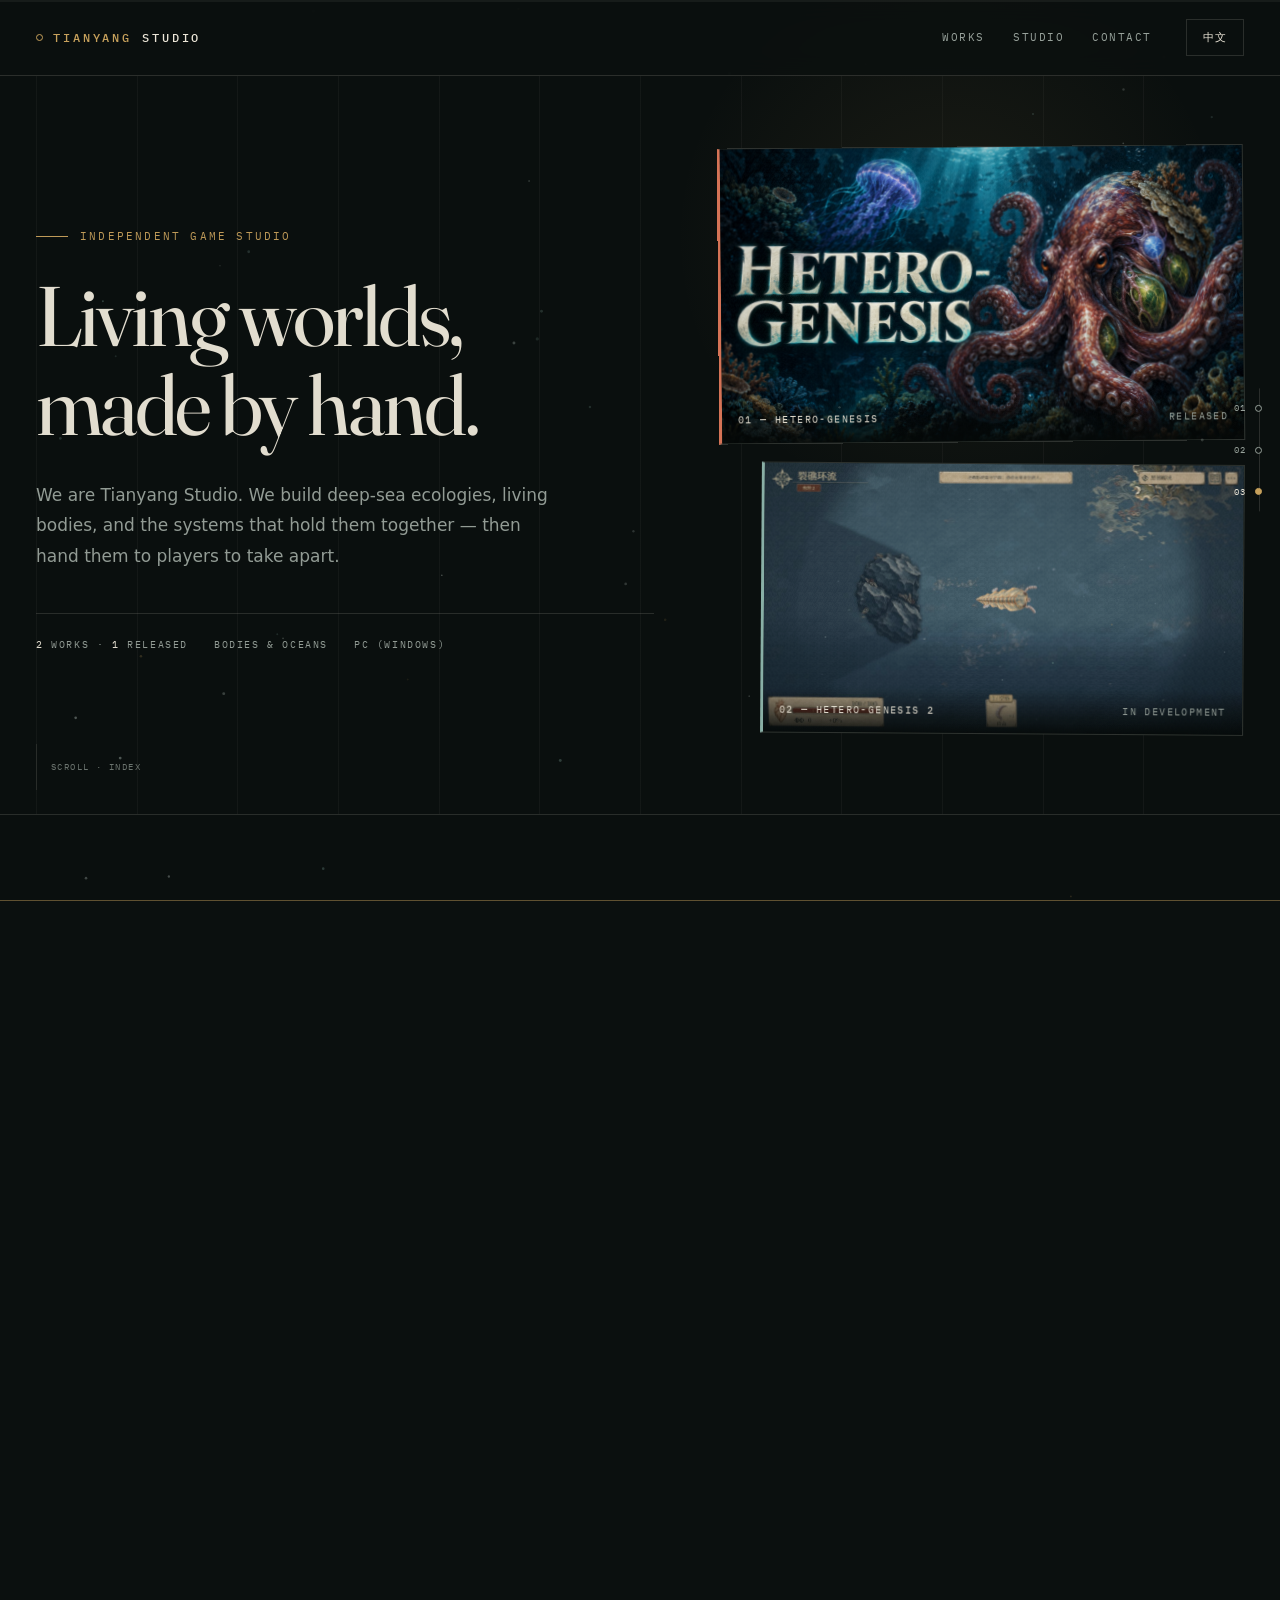
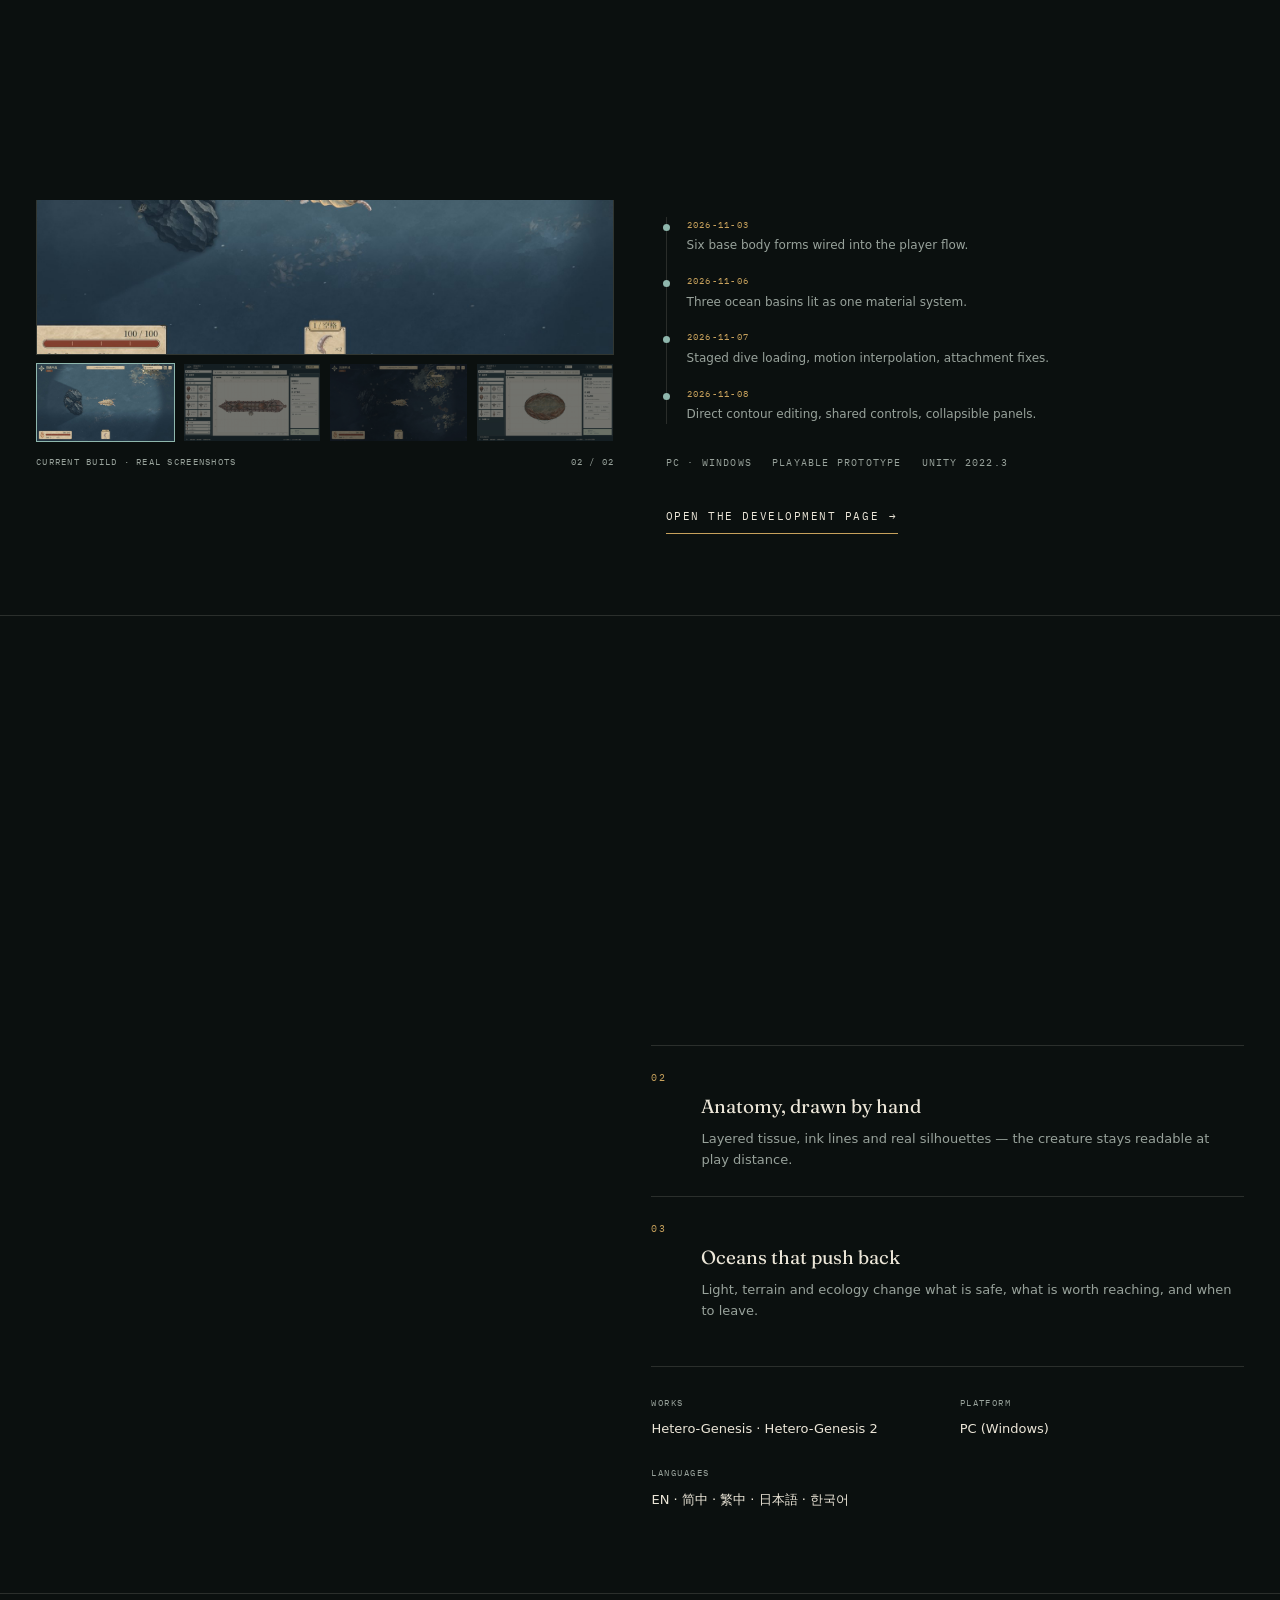
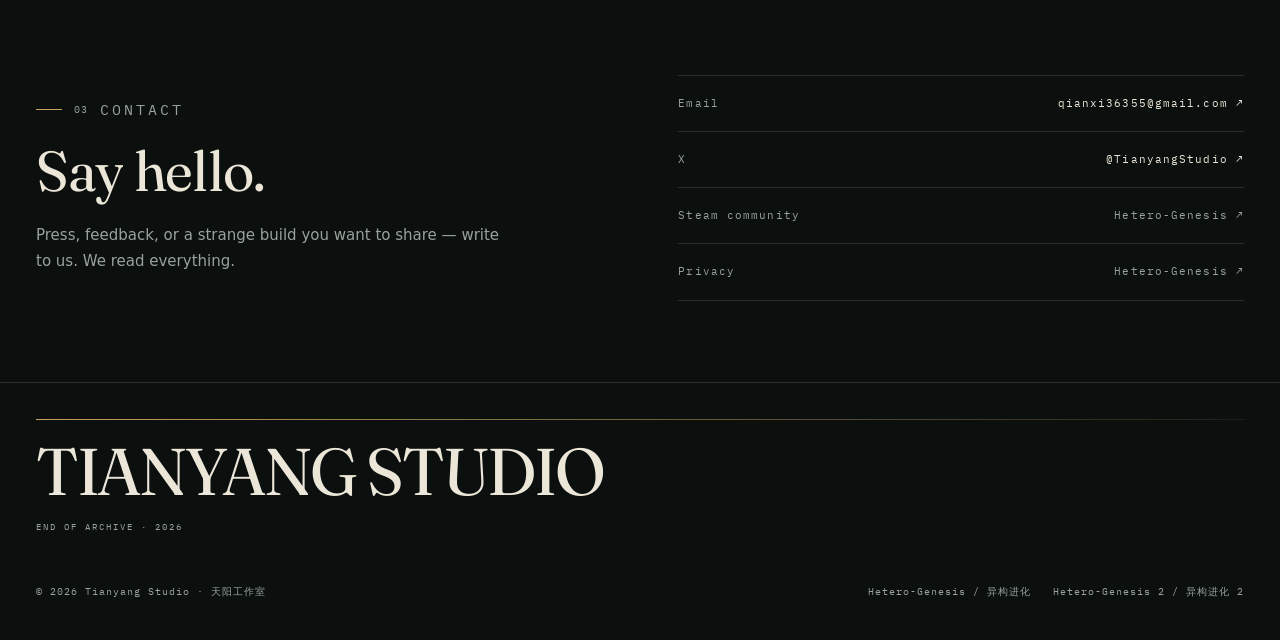
==== commit 7d64d7e9: "Rebuild site as Tianyang Studio home with HG1 and HG2 work pages" ====
--- a/index.html
+++ b/index.html
@@ -1,22 +1,201 @@
 <!doctype html>
-<html lang="en"><head>
+<html lang="en" data-lang="en" data-title-en="Tianyang Studio — Independent game studio" data-title-zh="天阳工作室 — 独立游戏工作室" data-desc-en="Tianyang Studio is the independent studio behind Hetero-Genesis and Hetero-Genesis 2: deep-sea worlds, living bodies, and systems you can see." data-desc-zh="天阳工作室是《异构进化》与《异构进化 2》的独立游戏工作室，专注深海世界、活体构筑与看得见的系统。">
+<head>
 <meta charset="utf-8"><meta name="viewport" content="width=device-width,initial-scale=1">
-<title>Hetero-Genesis — Build a body. Keep it alive.</title>
-<meta name="description" content="Graft organs onto a deep-sea creature, survive waves and bosses, and evolve your living build. Discover Hetero-Genesis, a 2D action roguelite.">
-<link rel="canonical" href="https://undead36355.github.io/hetero-genesis-site/"><link rel="icon" href="assets/img/app-icon-180.png">
-<meta property="og:type" content="website"><meta property="og:site_name" content="Hetero-Genesis"><meta property="og:title" content="Hetero-Genesis — Build a body. Keep it alive."><meta property="og:description" content="A living body. An ocean that fights back. Discover a 2D deep-sea action roguelite."><meta property="og:url" content="https://undead36355.github.io/hetero-genesis-site/"><meta property="og:image" content="https://undead36355.github.io/hetero-genesis-site/assets/v3/main_capsule_1232x706.png">
-<meta name="twitter:card" content="summary_large_image"><meta name="twitter:site" content="@TianyangStudio"><meta name="twitter:title" content="Hetero-Genesis — Build a body. Keep it alive."><meta name="twitter:description" content="Graft organs, survive the deep, and evolve the body you build."><meta name="twitter:image" content="https://undead36355.github.io/hetero-genesis-site/assets/v3/main_capsule_1232x706.png">
-<script type="application/ld+json">{"@context":"https://schema.org","@type":"VideoGame","name":"Hetero-Genesis","alternateName":"异构进化","description":"A 2D deep-sea action roguelite about grafting organs, surviving waves and bosses, and evolving a living body.","gamePlatform":"PC (Windows)","playMode":"SinglePlayer","genre":["Action Roguelite","Indie"],"inLanguage":["en","zh-CN","zh-TW","ja","ko"],"author":{"@type":"Organization","name":"Tianyang Studio"},"url":"https://store.steampowered.com/app/5014650/"}</script>
-<link rel="stylesheet" href="assets/site.css"><script defer src="assets/site.js"></script></head>
-<body><a class="skip" href="#main" data-text="skip">Skip to content</a>
-<header><a class="brand" href="#home">HETERO<span>—</span>GENESIS<small>TIANYANG STUDIO</small></a><nav aria-label="Main navigation"><a href="#trailer" data-text="trailerNav">Trailer</a><a href="#features" data-text="featuresNav">Gameplay</a><a href="#demo" data-text="demoNav">Demo</a><a href="#gallery" data-text="galleryNav">Screenshots</a></nav><label class="language"><span class="sr-only" data-text="language">Language</span><select id="language" aria-label="Language"><option value="english">English</option><option value="schinese">简体中文</option><option value="tchinese">繁體中文</option><option value="japanese">日本語</option><option value="koreana">한국어</option></select></label></header>
+<title>Tianyang Studio — Independent game studio</title>
+<meta name="description" content="Tianyang Studio is the independent studio behind Hetero-Genesis and Hetero-Genesis 2: deep-sea worlds, living bodies, and systems you can see.">
+<link rel="canonical" href="https://tianyangstudio.cn/">
+<link rel="icon" href="assets/img/app-icon-180.png">
+<meta property="og:type" content="website">
+<meta property="og:site_name" content="Tianyang Studio">
+<meta property="og:title" content="Tianyang Studio — Living worlds, made by hand">
+<meta property="og:description" content="The independent studio behind Hetero-Genesis and Hetero-Genesis 2.">
+<meta property="og:url" content="https://tianyangstudio.cn/">
+<meta property="og:image" content="https://tianyangstudio.cn/assets/v3/library_hero_3840x1240.jpg">
+<meta name="twitter:card" content="summary_large_image">
+<meta name="twitter:site" content="@TianyangStudio">
+<meta name="twitter:title" content="Tianyang Studio — Living worlds, made by hand">
+<meta name="twitter:description" content="The independent studio behind Hetero-Genesis and Hetero-Genesis 2.">
+<meta name="twitter:image" content="https://tianyangstudio.cn/assets/v3/library_hero_3840x1240.jpg">
+<script type="application/ld+json">{"@context":"https://schema.org","@type":"Organization","name":"Tianyang Studio","alternateName":"天阳工作室","url":"https://tianyangstudio.cn/","email":"qianxi36355@gmail.com","sameAs":["https://x.com/TianyangStudio"],"owns":{"@type":"VideoGame","name":"Hetero-Genesis","url":"https://store.steampowered.com/app/5014650/"}}</script>
+<script>document.documentElement.classList.add('js');try{var s=localStorage.getItem('tys-language');document.documentElement.dataset.lang=(s==='zh'||s==='en')?s:((navigator.language||'').toLowerCase().indexOf('zh')===0?'zh':'en');}catch(e){document.documentElement.dataset.lang='en';}</script>
+<link rel="stylesheet" href="assets/studio/studio.css"><script defer src="assets/studio/studio.js"></script><script defer src="assets/studio/glass.js"></script>
+</head>
+<body data-page="studio">
+<div class="page-veil" aria-hidden="true"></div>
+<div class="scroll-progress" aria-hidden="true"><i></i></div>
+<div class="cursor-lamp" aria-hidden="true"></div>
+<div class="section-wash" aria-hidden="true"><i></i><i></i></div>
+<a class="skip" href="#main"><span class="en">Skip to content</span><span class="zh">跳到正文</span></a>
+
+<header class="site-header">
+  <a class="wordmark" href="./"><i aria-hidden="true"></i><b>TIANYANG</b> STUDIO</a>
+  <nav class="site-nav" aria-label="Main navigation">
+    <a href="#works"><span class="en">Works</span><span class="zh">作品</span></a>
+    <a href="#studio"><span class="en">Studio</span><span class="zh">工作室</span></a>
+    <a href="#contact"><span class="en">Contact</span><span class="zh">联系</span></a>
+  </nav>
+  <button class="lang-switch" id="langSwitch" type="button" aria-label="Switch to Chinese"><span class="en">中文</span><span class="zh">EN</span></button>
+</header>
+
+<nav class="section-rail" aria-label="Section index">
+  <a href="#works" data-rail="works"><span class="num">01</span><span class="sr-only"><span class="en">Works</span><span class="zh">作品</span></span></a>
+  <a href="#studio" data-rail="studio"><span class="num">02</span><span class="sr-only"><span class="en">Studio</span><span class="zh">工作室</span></span></a>
+  <a href="#contact" data-rail="contact"><span class="num">03</span><span class="sr-only"><span class="en">Contact</span><span class="zh">联系</span></span></a>
+</nav>
+
 <main id="main">
-<section class="hero" id="home"><div class="hero-copy"><p class="eyebrow" data-text="genre">2D DEEP-SEA ACTION ROGUELITE</p><h1 data-text="hero">Build a body.<br>Keep it alive.</h1><p class="hero-description" id="short">Graft organs onto a deep-sea creature. Fight through waves and bosses. Evolve into a different way to survive.</p><div class="actions"><a class="button" data-steam="hero" href="https://store.steampowered.com/app/5014650/" target="_blank" rel="noopener" data-text="wishlist">Wishlist on Steam ↗</a><a class="text-link" href="#trailer" data-text="watch">Watch the trailer ↓</a></div><p class="platform" data-text="platform">PC · Windows · Single-player</p></div><div class="hero-art"><img src="assets/v3/main_capsule_1232x706.png" width="1232" height="706" alt="Hetero-Genesis key art: a copper-red octopus and grafted organs in a blue ocean" fetchpriority="high"></div><div class="hero-bottom"><span data-text="heroFoot">YOUR BUILD IS A LIVING BODY.</span><span>01 / INTO THE DEEP</span></div></section>
-<section class="trailer-section wrap" id="trailer"><div class="section-heading"><div><p class="eyebrow" data-text="trailerKicker">SEE IT IN MOTION</p><h2 data-text="trailerTitle">One body. Many ways to fight.</h2></div><p class="section-summary" data-text="trailerSummary">Melee impacts, ranged fire, organ grafting and transformation — captured from the PC version.</p></div><div class="trailer-frame"><video id="trailerVideo" controls playsinline preload="none" poster="assets/v3/trailer-poster.jpg" aria-label="Hetero-Genesis gameplay trailer"><source src="assets/v3/trailer.mp4" type="video/mp4"></video></div><div class="media-caption"><span data-text="trailerLabel">GAMEPLAY TRAILER · 1:40</span><span data-text="mediaNote">Footage shows the PC game. The demo offers a curated selection of its content.</span></div></section>
-<section class="features-section" id="features"><div class="wrap"><div class="section-heading"><div><p class="eyebrow" data-text="featuresKicker">GRAFT / FIGHT / EVOLVE</p><h2 data-text="featuresTitle">Every organ changes the next fight.</h2></div><p id="intro" class="section-summary"></p></div><div id="featuresGrid" class="features-grid"></div></div></section>
-<section class="demo-section wrap" id="demo"><div class="demo-intro"><p class="eyebrow" data-text="demoKicker">YOUR FIRST DIVE</p><h2 data-text="demoTitle">A complete dive.<br>A body of your own.</h2><p data-text="demoDescription">Start as an octopus, jellyfish or sea snake. Graft organs, survive ten waves and discover new ways to evolve. Unlock a hermit crab for your next dive.</p><div class="demo-date"><span class="status-dot"></span><span data-text="demoDate">Demo planned for November 5, 2026 · 10 AM PST</span></div><p class="subtle" data-text="demoStatus">In preparation. The demo is not publicly playable yet.</p><a class="button" data-steam="demo" href="https://store.steampowered.com/app/5014650/" target="_blank" rel="noopener" data-text="demoCta">Wishlist for the next dive ↗</a></div><div class="demo-details"><div class="demo-numbers"><div><strong>10</strong><span data-text="waves">waves per dive</span></div><div><strong>38</strong><span data-text="organs">graftable organs</span></div><div><strong>18</strong><span data-text="synergies">organ synergies</span></div><div><strong>3 + 1</strong><span data-text="species">starting species + unlock</span></div></div><ul class="demo-list"><li data-text="demoLine1">Three bosses and choices that reshape your body.</li><li data-text="demoLine2">A0 difficulty, with A1 unlocked after a successful dive.</li><li data-text="demoLine3">Three unlockable contracts. No playtime countdown.</li><li data-text="demoLine4">English, Simplified Chinese, Traditional Chinese, Japanese and Korean.</li></ul><p class="subtle" data-text="demoScope">These are the planned demo contents. The full game offers a wider range of builds.</p></div></section>
-<section class="gallery-section" id="gallery"><div class="wrap"><div class="section-heading"><div><p class="eyebrow" data-text="galleryKicker">FROM THE DEEP</p><h2 data-text="galleryTitle">Meet the ocean that fights back.</h2></div><p class="section-summary" data-text="gallerySummary">Combat, organ choices, body assembly and evolution. Select a frame to see it up close.</p></div><div class="gallery-stage"><button id="galleryOpen" class="image-button" type="button"><img id="galleryImage" src="assets/v3/01-boss-weakpoints.png" width="1920" height="1080" loading="lazy" alt="Boss weakpoints in combat"></button><div class="gallery-caption"><span id="galleryTitle"></span><span id="galleryIndex">01 / 09</span></div></div><div id="galleryThumbs" class="gallery-thumbs" aria-label="Screenshot selection"></div></div></section>
-<section class="atlas-section wrap" id="atlas"><details id="atlasDisclosure"><summary><span><span class="eyebrow" data-text="atlasKicker">PLAN YOUR NEXT BODY</span><span class="details-title" data-text="atlasTitle">Explore demo species, organs and synergies</span></span><span class="plus" aria-hidden="true">+</span></summary><div class="atlas-content"><p class="subtle" data-text="atlasNote">A selection of demo builds. Descriptions are a guide; balance may change during development.</p><div class="atlas-controls"><label><span class="sr-only" data-text="category">Category</span><select id="atlasCategory"><option value="species" data-text="atlasSpecies">Species</option><option value="organs" data-text="atlasOrgans">Organs</option><option value="synergies" data-text="atlasSynergies">Synergies</option></select></label><label class="search"><span class="sr-only" data-text="search">Search</span><input id="atlasSearch" type="search" placeholder="Search" aria-label="Search atlas"></label><span id="atlasCount" class="subtle" aria-live="polite"></span></div><div class="atlas-layout"><div id="atlasList" class="atlas-list"></div><article id="atlasDetail" class="atlas-detail"></article></div></div></details></section>
-<section class="contact-section wrap" id="contact"><div><p class="eyebrow">TIANYANG STUDIO</p><h2 data-text="contactTitle">Bring your strange builds back.</h2><p data-text="contactDescription">Share a build, tell us where your dive went wrong, or get in touch about covering the game.</p></div><div class="contact-links"><a href="https://steamcommunity.com/app/5014650/discussions/" target="_blank" rel="noopener" data-text="community">Steam community ↗</a><a href="mailto:qianxi36355@gmail.com" data-text="email">Feedback & press enquiries ↗</a><a href="https://x.com/TianyangStudio" target="_blank" rel="noopener">X · @TianyangStudio ↗</a></div></section>
-<section class="final-cta"><div class="wrap"><p class="eyebrow" data-text="finalKicker">THE NEXT DIVE STARTS WITH A CHOICE.</p><h2 data-text="finalTitle">What will your body become?</h2><a class="button" data-steam="footer" href="https://store.steampowered.com/app/5014650/" target="_blank" rel="noopener" data-text="wishlist">Wishlist on Steam ↗</a></div></section>
-</main><footer class="wrap"><span>© 2026 Tianyang Studio · Hetero-Genesis / 异构进化</span><a href="https://undead36355.github.io/hetero-genesis-privacy-policy/" target="_blank" rel="noopener" data-text="privacy">Privacy policy</a></footer><dialog id="lightbox"><button id="lightboxClose" class="close" type="button" aria-label="Close">×</button><img id="lightboxImage" alt=""><p id="lightboxCaption"></p></dialog><p id="loadError" class="load-error" hidden role="status">Some content could not load. Please refresh, or visit our Steam page.</p><noscript><div class="wrap"><p>Watch Hetero-Genesis on <a href="https://store.steampowered.com/app/5014650/">Steam</a>. Enable JavaScript to switch languages and explore gameplay clips.</p></div></noscript></body></html>
+  <div class="wrap">
+    <section class="hero">
+      <div class="hero-copy">
+        <p class="overline"><span class="en">Independent game studio</span><span class="zh">独立游戏工作室</span></p>
+        <h1><span class="en">Living worlds,<br>made by hand.</span><span class="zh">会呼吸的世界，<br>由我们亲手造。</span></h1>
+        <p class="lede"><span class="en">We are Tianyang Studio. We build deep-sea ecologies, living bodies, and the systems that hold them together — then hand them to players to take apart.</span><span class="zh">我们是天阳工作室。我们制作深海生态、活体身体，以及支撑它们运转的系统——然后交到玩家手里，任由拆解与重组。</span></p>
+        <div class="hero-meta">
+          <span><span class="en"><b>2</b> works · <b>1</b> released</span><span class="zh"><b>2</b> 部作品 · <b>1</b> 部已上线</span></span>
+          <span><span class="en">Bodies &amp; oceans</span><span class="zh">身体与海洋</span></span>
+          <span><span class="en">PC (Windows)</span><span class="zh">PC（Windows）</span></span>
+        </div>
+      </div>
+      <div class="hero-plates">
+        <figure class="plate plate--hg1">
+          <img src="assets/v3/main_capsule_1232x706.png" width="1232" height="706" alt="Hetero-Genesis key art" fetchpriority="high">
+          <figcaption><span>01 — HETERO-GENESIS</span><span class="tag"><span class="en">Released</span><span class="zh">已上线</span></span></figcaption>
+        </figure>
+        <figure class="plate plate--hg2">
+          <img src="assets/hg2/hero-ocean.jpg" width="1600" height="900" alt="Hetero-Genesis 2 current ocean build">
+          <figcaption><span>02 — HETERO-GENESIS 2</span><span class="tag"><span class="en">In development</span><span class="zh">开发中</span></span></figcaption>
+        </figure>
+      </div>
+      <div class="hero-cue" aria-hidden="true">
+        <span class="rule"><i></i></span>
+        <span><span class="en">Scroll · index</span><span class="zh">向下 · 作品索引</span></span>
+      </div>
+    </section>
+  </div>
+
+  <section class="section" id="works">
+    <div class="wrap">
+      <div class="section-head">
+        <div data-reveal>
+          <p class="kicker"><span class="num">01</span><span class="en">Selected works</span><span class="zh">作品</span></p>
+          <h2><span class="en">Two worlds, both alive.</span><span class="zh">两个世界，都在生长。</span></h2>
+        </div>
+        <p data-reveal style="--reveal-delay:120ms"><span class="en">One released, one in development. Each game keeps its own visual language and its own way of being played.</span><span class="zh">一部已上线，一部仍在开发。每款作品保留自己的视觉语言，也保留自己的玩法节奏。</span></p>
+      </div>
+
+      <div class="works">
+        <article class="work work--hg1" data-reveal>
+          <div class="work-copy">
+            <p class="status"><span class="idx">01</span><i aria-hidden="true"></i><span class="en">Released · Steam</span><span class="zh">已上线 · Steam</span></p>
+            <h3><a class="work-title" href="hetero-genesis.html">Hetero-Genesis</a></h3>
+            <p class="subtitle"><span class="en">2D deep-sea action roguelite</span><span class="zh">2D 深海动作 Roguelite</span></p>
+            <p class="desc"><span class="en">Graft organs onto a deep-sea creature, survive waves and bosses, and evolve a body that keeps changing how you fight.</span><span class="zh">把器官嫁接到一具深海生物身上，在波次与 Boss 之间活下来，让身体不断改变你战斗的方式。</span></p>
+            <div class="work-meta">
+              <span>PC · Windows</span>
+              <span><span class="en">Steam · Released</span><span class="zh">Steam · 已上线</span></span>
+              <span><span class="en">5 languages</span><span class="zh">5 种语言</span></span>
+            </div>
+            <a class="work-link" href="hetero-genesis.html"><span class="en">Enter the game page</span><span class="zh">进入作品页</span> <span aria-hidden="true">→</span></a>
+          </div>
+          <div class="work-visual">
+            <div class="frame"><a class="work-image-link" href="hetero-genesis.html" aria-label="Open the Hetero-Genesis page"><img src="assets/v3/hg20261011v3_01_three_species.jpg" width="1232" height="692" alt="Hetero-Genesis gameplay: three starting species" loading="lazy"></a></div>
+            <div class="caption"><span><span class="en">In-game · three species</span><span class="zh">实机画面 · 三种起手物种</span></span><span>01 / 02</span></div>
+          </div>
+        </article>
+
+        <article class="work work--flip" data-reveal>
+          <div class="work-copy">
+            <p class="status status--dev"><span class="idx">02</span><i aria-hidden="true"></i><span class="en">In development</span><span class="zh">开发中</span></p>
+            <h3><a class="work-title" href="hg2.html">Hetero-Genesis 2</a></h3>
+            <p class="subtitle"><span class="en">2D top-down ocean exploration</span><span class="zh">2D 俯视横屏海域探索</span></p>
+            <p class="desc"><span class="en">A body you draw yourself. Organs, pipes and supply networks that all have to work together — then a species to carry across the ocean.</span><span class="zh">一具由你亲手绘制的身体。器官、管道与供给网络必须真正协同工作，然后带着一个物种穿越整片海域。</span></p>
+            <ul class="dev-timeline" aria-label="Recent development milestones">
+              <li><time datetime="2026-11-03">2026-11-03</time><span><span class="en">Six base body forms wired into the player flow.</span><span class="zh">六类基础形态接入正式玩家链路。</span></span></li>
+              <li><time datetime="2026-11-06">2026-11-06</time><span><span class="en">Three ocean basins lit as one material system.</span><span class="zh">三海域结构光照与材质分层。</span></span></li>
+              <li><time datetime="2026-11-07">2026-11-07</time><span><span class="en">Staged dive loading, motion interpolation, attachment fixes.</span><span class="zh">海域加载页、移动插值与装配修复。</span></span></li>
+              <li><time datetime="2026-11-08">2026-11-08</time><span><span class="en">Direct contour editing, shared controls, collapsible panels.</span><span class="zh">轮廓直接编辑、统一控件与可折叠侧栏。</span></span></li>
+            </ul>
+            <div class="work-meta">
+              <span>PC · Windows</span>
+              <span><span class="en">Playable prototype</span><span class="zh">可运行样片</span></span>
+              <span>Unity 2022.3</span>
+            </div>
+            <a class="work-link" href="hg2.html"><span class="en">Open the development page</span><span class="zh">查看开发进度</span> <span aria-hidden="true">→</span></a>
+          </div>
+          <div class="work-visual" data-shots>
+            <div class="frame shot-main"><a class="shot-main-link" href="hg2.html" aria-label="Open the Hetero-Genesis 2 development page"><img data-shot-main src="assets/hg2/hero-ocean.jpg" width="1600" height="900" alt="Hetero-Genesis 2 current ocean build" loading="lazy"></a></div>
+            <div class="shot-strip">
+              <button type="button" data-shot="assets/hg2/hero-ocean.jpg" aria-pressed="true" aria-label="Show the shallow bay"><img src="assets/hg2/hero-ocean.jpg" width="1600" height="900" alt="Shallow bay" loading="lazy"></button>
+              <button type="button" data-shot="assets/hg2/workbench.jpg" aria-pressed="false" aria-label="Show the construction workbench"><img src="assets/hg2/workbench.jpg" width="1600" height="900" alt="Construction workbench" loading="lazy"></button>
+              <button type="button" data-shot="assets/hg2/sea-deep.jpg" aria-pressed="false" aria-label="Show the deep sea"><img src="assets/hg2/sea-deep.jpg" width="1600" height="900" alt="Deep sea" loading="lazy"></button>
+              <button type="button" data-shot="assets/hg2/editor-contour.jpg" aria-pressed="false" aria-label="Show contour editing"><img src="assets/hg2/editor-contour.jpg" width="1600" height="900" alt="Contour editing" loading="lazy"></button>
+            </div>
+            <div class="caption"><span><span class="en">Current build · real screenshots</span><span class="zh">当前样片 · 实机截图</span></span><span>02 / 02</span></div>
+          </div>
+        </article>
+      </div>
+    </div>
+  </section>
+
+  <section class="section" id="studio">
+    <div class="wrap">
+      <div class="studio-grid">
+        <div class="studio-copy" data-reveal>
+          <p class="kicker"><span class="num">02</span><span class="en">The studio</span><span class="zh">工作室</span></p>
+          <h2><span class="en">Independent by design.</span><span class="zh">以独立方式做游戏。</span></h2>
+        </div>
+        <div>
+          <div class="studio-copy" data-reveal style="--reveal-delay:90ms">
+            <p><span class="en">Tianyang Studio is an independent game studio. Design, systems and art stay in the same hands, so the creature on screen and the rules underneath it are built together.</span><span class="zh">天阳工作室是一家独立游戏工作室。设计、系统与美术由同一双手完成，所以屏幕上看到的身体与它底下的规则一起生长。</span></p>
+            <p><span class="en">Our games start from the body: how it moves, what it eats, what it can lose, and what it can become. The ocean is not a backdrop — it is a system that pushes back.</span><span class="zh">我们的游戏从身体出发：它怎么移动、吃什么、会失去什么，又能变成什么。海洋从来不是背景，而是一套会反击的系统。</span></p>
+          </div>
+          <div class="principles">
+            <div class="principle" data-reveal style="--reveal-delay:0ms"><b>01</b><div><h4><span class="en">Mechanics you can see</span><span class="zh">看得见的机制</span></h4><p><span class="en">Supply, space and contact are shown in the body itself, not hidden in a spreadsheet.</span><span class="zh">供给、空间与接触都表现在身体上，而不是藏在数值表里。</span></p></div></div>
+            <div class="principle" data-reveal style="--reveal-delay:90ms"><b>02</b><div><h4><span class="en">Anatomy, drawn by hand</span><span class="zh">手绘的身体</span></h4><p><span class="en">Layered tissue, ink lines and real silhouettes — the creature stays readable at play distance.</span><span class="zh">分层组织、墨线与真实轮廓——生物在正常游戏视距下依然可读。</span></p></div></div>
+            <div class="principle" data-reveal style="--reveal-delay:180ms"><b>03</b><div><h4><span class="en">Oceans that push back</span><span class="zh">会反击的海洋</span></h4><p><span class="en">Light, terrain and ecology change what is safe, what is worth reaching, and when to leave.</span><span class="zh">光照、地形与生态决定哪里安全、哪里值得去，以及什么时候该离开。</span></p></div></div>
+          </div>
+          <dl class="facts" data-reveal style="--reveal-delay:120ms">
+            <div><dt><span class="en">Works</span><span class="zh">作品</span></dt><dd>Hetero-Genesis · Hetero-Genesis 2</dd></div>
+            <div><dt><span class="en">Platform</span><span class="zh">平台</span></dt><dd>PC (Windows)</dd></div>
+            <div><dt><span class="en">Languages</span><span class="zh">语言</span></dt><dd>EN · 简中 · 繁中 · 日本語 · 한국어</dd></div>
+          </dl>
+        </div>
+      </div>
+    </div>
+  </section>
+
+  <section class="section" id="contact">
+    <div class="wrap">
+      <div class="contact">
+        <div data-reveal>
+          <p class="kicker"><span class="num">03</span><span class="en">Contact</span><span class="zh">联系</span></p>
+          <h2><span class="en">Say hello.</span><span class="zh">联系我们。</span></h2>
+          <p><span class="en">Press, feedback, or a strange build you want to share — write to us. We read everything.</span><span class="zh">媒体、反馈，或者你想分享的奇异构筑——写信给我们，我们会读。</span></p>
+        </div>
+        <div class="contact-links">
+          <a href="mailto:qianxi36355@gmail.com" data-reveal><span><span class="en">Email</span><span class="zh">邮箱</span></span><span>qianxi36355@gmail.com ↗</span></a>
+          <a href="https://x.com/TianyangStudio" target="_blank" rel="noopener" data-reveal style="--reveal-delay:60ms"><span>X</span><span>@TianyangStudio ↗</span></a>
+          <a href="https://steamcommunity.com/app/5014650/discussions/" target="_blank" rel="noopener" data-reveal style="--reveal-delay:120ms"><span><span class="en">Steam community</span><span class="zh">Steam 社区</span></span><span><span class="en">Hetero-Genesis ↗</span><span class="zh">异构进化 ↗</span></span></a>
+          <a href="https://undead36355.github.io/hetero-genesis-privacy-policy/" target="_blank" rel="noopener" data-reveal style="--reveal-delay:180ms"><span><span class="en">Privacy</span><span class="zh">隐私政策</span></span><span><span class="en">Hetero-Genesis ↗</span><span class="zh">异构进化 ↗</span></span></a>
+        </div>
+      </div>
+    </div>
+  </section>
+</main>
+
+<footer class="site-footer">
+  <div class="wrap">
+    <div class="endmark" data-reveal>
+      <span class="endmark-line" aria-hidden="true"></span>
+      <span class="endmark-word">TIANYANG STUDIO</span>
+      <span class="endmark-note"><span class="en">End of archive · 2026</span><span class="zh">档案结束 · 2026</span></span>
+    </div>
+    <div class="footer-bar">
+      <span>© 2026 Tianyang Studio · 天阳工作室</span>
+      <span class="footer-links"><a href="hetero-genesis.html">Hetero-Genesis / 异构进化</a><a href="hg2.html">Hetero-Genesis 2 / 异构进化 2</a></span>
+    </div>
+  </div>
+</footer>
+</body>
+</html>
--- a/assets/studio/studio.css
+++ b/assets/studio/studio.css
@@ -0,0 +1,415 @@
+@import url('https://fonts.googleapis.com/css2?family=Fraunces:opsz,wght@9..144,300..600&family=IBM+Plex+Mono:wght@400;500&display=swap');
+
+:root{
+  --void:#0b100f;
+  --void-2:#111815;
+  --ink:#ece6d8;
+  --muted:#98a29b;
+  --line:rgba(236,230,216,.14);
+  --brass:#c7a15c;
+  --hg1:#de785a;
+  --hg2:#8fb7ad;
+  --sans:'Inter','Helvetica Neue',system-ui,'Microsoft YaHei','PingFang SC',sans-serif;
+  --serif:'Fraunces','Noto Serif SC','Songti SC','Source Han Serif SC',serif;
+  --mono:'IBM Plex Mono',ui-monospace,monospace;
+  --max:1240px;
+}
+*{box-sizing:border-box}
+html{scroll-behavior:smooth;scroll-padding-top:96px}
+body{margin:0;background:var(--void);color:var(--ink);font:16px/1.75 var(--sans);-webkit-font-smoothing:antialiased;overflow-x:hidden}
+dl,dt,dd{margin:0}
+img{display:block;max-width:100%;height:auto}
+html[data-lang="zh"] .hero h1{font-size:clamp(38px,4.9vw,72px);line-height:1.16}
+html[data-lang="zh"] .game-title-row h1{font-size:clamp(38px,5.4vw,80px);line-height:1.1}
+html[data-lang="zh"] h2{letter-spacing:0}
+html[data-lang="zh"] .studio-copy h2{font-size:clamp(28px,3.4vw,48px);line-height:1.25}
+a{color:inherit;text-decoration:none}
+a:hover{color:var(--brass)}
+button{font:inherit;color:inherit;background:none;border:0;cursor:pointer}
+h1,h2,h3,p,ul{margin:0}
+h1,h2,h3{font-family:var(--serif);font-weight:400;letter-spacing:-.02em;line-height:1.05}
+h1{font-size:clamp(46px,6.6vw,104px)}
+h2{font-size:clamp(32px,4.4vw,62px)}
+h3{font-size:22px;line-height:1.25}
+.wrap{width:min(var(--max),calc(100% - 72px));margin:auto}
+.sr-only{position:absolute;width:1px;height:1px;padding:0;margin:-1px;overflow:hidden;clip:rect(0,0,0,0);white-space:nowrap;border:0}
+.skip{position:fixed;left:12px;top:-100px;z-index:40;padding:12px 16px;background:var(--ink);color:var(--void)}
+.skip:focus{top:12px}
+a:focus-visible,button:focus-visible{outline:2px solid var(--brass);outline-offset:5px}
+
+html[data-lang="en"] .zh{display:none}
+html[data-lang="zh"] .en{display:none}
+
+/* ---------- header ---------- */
+.site-header{position:sticky;top:0;z-index:20;display:flex;align-items:center;gap:34px;min-height:76px;padding:0 36px;border-bottom:1px solid var(--line);background:rgba(11,16,15,.82);backdrop-filter:blur(12px)}
+.wordmark{font-family:var(--mono);font-size:12px;letter-spacing:.24em;font-weight:500;display:flex;gap:10px;align-items:center;margin-right:auto}
+.wordmark b{color:var(--brass);font-weight:500}
+.wordmark i{width:7px;height:7px;border:1px solid var(--brass);border-radius:50%;display:inline-block}
+.site-nav{display:flex;gap:28px;font-family:var(--mono);font-size:11px;letter-spacing:.14em;text-transform:uppercase}
+.site-nav a{color:var(--muted)}
+.site-nav a:hover{color:var(--ink)}
+.lang-switch{font-family:var(--mono);font-size:11px;letter-spacing:.12em;border:1px solid var(--line);padding:8px 14px;min-width:58px;text-align:center}
+.lang-switch:hover{border-color:var(--brass);color:var(--brass)}
+.back-link{font-family:var(--mono);font-size:11px;letter-spacing:.12em;color:var(--muted)}
+.back-link:hover{color:var(--ink)}
+
+/* ---------- studio home ---------- */
+.hero{position:relative;display:grid;grid-template-columns:1.08fr .92fr;gap:clamp(30px,5vw,84px);align-items:center;padding:clamp(56px,8vh,110px) 0 clamp(64px,9vh,120px);background-image:repeating-linear-gradient(90deg,rgba(236,230,216,.045) 0 1px,transparent 1px 8.3333%)}
+.hero::before{content:'';position:absolute;inset:-18% 0 auto auto;width:46vw;height:46vw;background:radial-gradient(circle,rgba(199,161,92,.09),rgba(199,161,92,0) 66%);pointer-events:none}
+.overline{font-family:var(--mono);font-size:11px;letter-spacing:.2em;text-transform:uppercase;color:var(--brass);margin-bottom:26px}
+.hero h1{margin-bottom:30px}
+.hero-copy p.lede{max-width:520px;color:var(--muted);font-size:17px;line-height:1.8}
+.hero-meta{display:flex;gap:26px;flex-wrap:wrap;margin-top:42px;padding-top:22px;border-top:1px solid var(--line);font-family:var(--mono);font-size:10px;letter-spacing:.16em;text-transform:uppercase;color:var(--muted)}
+.hero-meta b{color:var(--ink);font-weight:400}
+.hero-plates{position:relative;display:grid;gap:18px}
+.plate{position:relative;border:1px solid var(--line);background:var(--void-2);overflow:hidden;margin:0}
+.plate img{width:100%;aspect-ratio:16/9;object-fit:cover;filter:saturate(.95)}
+.plate figcaption{position:absolute;left:0;right:0;bottom:0;display:flex;justify-content:space-between;gap:16px;padding:14px 16px;font-family:var(--mono);font-size:10px;letter-spacing:.14em;text-transform:uppercase;color:var(--ink);background:linear-gradient(0deg,rgba(6,10,9,.92),rgba(6,10,9,0))}
+.plate--hg1{border-left:3px solid var(--hg1)}
+.plate--hg2{border-left:3px solid var(--hg2)}
+.plate .tag{color:var(--muted)}
+
+.section{padding:clamp(64px,9vh,120px) 0;border-top:1px solid var(--line)}
+.section-head{display:flex;align-items:flex-end;justify-content:space-between;gap:40px;margin-bottom:clamp(34px,5vw,64px)}
+.section-head p{max-width:420px;color:var(--muted);font-size:14px}
+.kicker{font-family:var(--mono);font-size:11px;letter-spacing:.2em;text-transform:uppercase;color:var(--brass);margin-bottom:18px}
+
+.works{display:grid;gap:clamp(40px,6vw,80px)}
+.work{position:relative;display:grid;grid-template-columns:1fr 1fr;gap:clamp(26px,4vw,64px);align-items:center;padding-top:clamp(40px,6vw,72px);border-top:1px solid var(--line);cursor:pointer}
+.work:first-child{padding-top:0;border-top:0}
+.work--flip .work-visual{order:-1}
+.work-title{color:inherit}
+.work-title::after{content:'';position:absolute;inset:0;z-index:2;cursor:pointer}
+.work:hover .work-title{color:var(--brass)}
+.work-title:focus-visible{outline:2px solid var(--brass);outline-offset:4px}
+.work:has(.work-title:focus-visible){outline:1px solid var(--brass);outline-offset:10px}
+.work-link,.work-image-link,.shot-main-link{position:relative;z-index:3}
+.work-image-link,.shot-main-link{display:block}
+.work-image-link:focus-visible,.shot-main-link:focus-visible{outline:2px solid var(--brass);outline-offset:-3px}
+.status{display:inline-flex;align-items:center;gap:9px;font-family:var(--mono);font-size:10px;letter-spacing:.16em;text-transform:uppercase;color:var(--muted);margin-bottom:20px}
+.status i{width:7px;height:7px;border-radius:50%;background:var(--hg1)}
+.status--dev i{background:var(--hg2);box-shadow:0 0 0 4px rgba(143,183,173,.14)}
+.work h3{font-size:clamp(30px,3.4vw,46px);margin-bottom:8px}
+.work .subtitle{font-family:var(--mono);font-size:10px;letter-spacing:.18em;text-transform:uppercase;color:var(--muted);margin-bottom:22px}
+.work p.desc{color:var(--muted);font-size:15px;max-width:480px;margin-bottom:26px}
+.work-meta{display:flex;gap:20px;flex-wrap:wrap;font-family:var(--mono);font-size:10px;letter-spacing:.12em;text-transform:uppercase;color:var(--muted);margin-bottom:30px}
+.work-link{display:inline-flex;align-items:center;gap:10px;font-family:var(--mono);font-size:11px;letter-spacing:.14em;text-transform:uppercase;border-bottom:1px solid var(--brass);padding-bottom:6px;color:var(--ink)}
+.work-link:hover{color:var(--brass)}
+.work-visual{position:relative}
+.work-visual .frame{border:1px solid var(--line);overflow:hidden;background:var(--void-2)}
+.work-visual img{width:100%;aspect-ratio:16/9;object-fit:cover}
+.work-visual .caption{display:flex;justify-content:space-between;gap:20px;padding-top:12px;font-family:var(--mono);font-size:9px;letter-spacing:.14em;text-transform:uppercase;color:var(--muted)}
+.shot-main{position:relative}
+.shot-strip{display:grid;grid-template-columns:repeat(4,1fr);gap:8px;margin-top:8px}
+.shot-strip button{position:relative;z-index:3;padding:0;border:1px solid transparent;opacity:.45;transition:opacity .2s,border-color .2s}
+.shot-strip button[aria-pressed="true"]{opacity:1;border-color:var(--hg2)}
+.shot-strip img{width:100%;aspect-ratio:16/9;object-fit:cover}
+.dev-timeline{list-style:none;padding:0;margin:0 0 30px;border-left:1px solid var(--line)}
+.dev-timeline li{position:relative;padding:0 0 18px 20px}
+.dev-timeline li:last-child{padding-bottom:0}
+.dev-timeline li::before{content:'';position:absolute;left:-4px;top:7px;width:7px;height:7px;border-radius:50%;background:var(--hg2)}
+.dev-timeline time{display:block;font-family:var(--mono);font-size:9px;letter-spacing:.14em;color:var(--brass);margin-bottom:4px}
+.dev-timeline span{font-size:12px;color:var(--muted);line-height:1.55;display:block}
+
+.studio-grid{display:grid;grid-template-columns:1fr 1.1fr;gap:clamp(30px,6vw,90px);align-items:start}
+.studio-copy p{color:var(--muted);font-size:15px;margin-bottom:20px;max-width:560px}
+.principles{display:grid;gap:26px}
+.principle{border-top:1px solid var(--line);padding-top:18px;display:grid;grid-template-columns:34px 1fr;gap:16px}
+.principle b{font-family:var(--mono);font-size:10px;letter-spacing:.12em;color:var(--brass);font-weight:400;padding-top:5px}
+.principle h4{font-family:var(--serif);font-size:19px;font-weight:400;margin-bottom:6px}
+.principle p{color:var(--muted);font-size:13px;line-height:1.6}
+.facts{display:grid;grid-template-columns:repeat(2,1fr);gap:24px;margin-top:44px;padding-top:28px;border-top:1px solid var(--line)}
+.facts div:last-child{grid-column:1/-1}
+.facts dt{font-family:var(--mono);font-size:9px;letter-spacing:.16em;text-transform:uppercase;color:var(--muted);margin-bottom:8px}
+.facts dd{margin:0;font-size:13px}
+
+.contact{display:grid;grid-template-columns:1fr 1fr;gap:clamp(30px,6vw,80px);align-items:start}
+.contact p{color:var(--muted);font-size:15px;max-width:480px;margin-top:22px}
+.contact-links{display:grid}
+.contact-links a{display:flex;justify-content:space-between;gap:20px;padding:18px 0;border-top:1px solid var(--line);font-family:var(--mono);font-size:11px;letter-spacing:.1em}
+.contact-links a:last-child{border-bottom:1px solid var(--line)}
+.contact-links span:first-child{color:var(--muted)}
+
+.site-footer{display:block;padding:30px 0 40px;border-top:1px solid var(--line);font-family:var(--mono);font-size:10px;letter-spacing:.1em;color:var(--muted)}
+.site-footer .wrap{display:block}
+.footer-bar{display:flex;justify-content:space-between;gap:24px;flex-wrap:wrap;align-items:center}
+.site-footer .footer-links{display:flex;gap:22px;flex-wrap:wrap}
+
+/* footer end mark */
+.endmark{position:relative;padding:6px 0 24px;margin-bottom:24px}
+.endmark-line{display:block;height:1px;transform-origin:0 50%;background:linear-gradient(90deg,var(--brass),rgba(199,161,92,.1))}
+.endmark-word{display:block;font-family:var(--serif);font-size:clamp(28px,5.2vw,66px);line-height:1.02;letter-spacing:-.035em;color:var(--ink);margin-top:18px}
+.endmark-note{display:block;margin-top:14px;font-family:var(--mono);font-size:9px;letter-spacing:.22em;text-transform:uppercase;color:var(--muted)}
+html.js.motion .endmark-line{transform:scaleX(0);transition:transform 1.4s cubic-bezier(.16,1,.3,1)}
+html.js.motion .endmark-word{clip-path:inset(0 0 100% 0);transition:clip-path 1.15s cubic-bezier(.16,1,.3,1) .12s}
+html.js.motion .endmark.is-in .endmark-line{transform:scaleX(1)}
+html.js.motion .endmark.is-in .endmark-word{clip-path:inset(0 0 0 0)}
+
+/* ---------- studio home · archival texture, type & motion ---------- */
+::selection{background:rgba(199,161,92,.24);color:var(--ink)}
+body[data-page="studio"]::before{content:'';position:fixed;inset:0;z-index:1;pointer-events:none;opacity:.038;background-image:url("data:image/svg+xml,%3Csvg xmlns='http://www.w3.org/2000/svg' width='120' height='120'%3E%3Cfilter id='n'%3E%3CfeTurbulence type='fractalNoise' baseFrequency='.85' numOctaves='3' stitchTiles='stitch'/%3E%3CfeColorMatrix type='saturate' values='0'/%3E%3C/filter%3E%3Crect width='120' height='120' filter='n'/%3E%3C/svg%3E");background-size:120px 120px}
+body[data-page="studio"] h1,body[data-page="studio"] h2{text-wrap:balance}
+body[data-page="studio"] p{text-wrap:pretty}
+html[data-lang="en"] body[data-page="studio"] .hero h1{letter-spacing:-.035em}
+body[data-page="studio"] .overline{display:flex;align-items:center;gap:12px}
+body[data-page="studio"] .overline::before{content:'';width:32px;height:1px;background:var(--brass)}
+body[data-page="studio"] .kicker{display:flex;align-items:center;gap:12px}
+body[data-page="studio"] .kicker::before{content:'';width:26px;height:1px;flex:0 0 auto;background:var(--brass);transform-origin:0 50%}
+body[data-page="studio"] .kicker .num{color:var(--muted);font-size:10px;letter-spacing:.12em}
+body[data-page="studio"] .hero-meta,body[data-page="studio"] .work-meta,body[data-page="studio"] .dev-timeline time,body[data-page="studio"] .caption{font-variant-numeric:tabular-nums}
+.status .idx{margin-right:2px}
+.status .idx::after{content:'/';margin-left:5px;opacity:.45}
+
+/* scroll progress + pointer lamp + page veil */
+.scroll-progress{position:fixed;left:0;right:0;top:0;height:2px;z-index:32;background:rgba(236,230,216,.06);pointer-events:none}
+.scroll-progress i{display:block;height:100%;background:linear-gradient(90deg,rgba(199,161,92,.85),rgba(199,161,92,.25));transform:scaleX(0);transform-origin:0 50%;will-change:transform}
+.cursor-lamp{position:fixed;left:0;top:0;width:168px;height:168px;margin:-84px 0 0 -84px;border-radius:50%;z-index:2;pointer-events:none;opacity:0;transition:opacity .5s ease;will-change:transform;background:radial-gradient(circle,rgba(199,161,92,.11),rgba(199,161,92,.035) 42%,rgba(199,161,92,0) 72%)}
+.cursor-lamp.is-live{opacity:1}
+.page-veil{position:fixed;inset:0;z-index:60;background:var(--void);border-top:1px solid rgba(199,161,92,.45);transform:translateY(100%);pointer-events:none}
+html.leaving .page-veil{transform:translateY(0);transition:transform .3s cubic-bezier(.65,0,.35,1)}
+
+/* custom brass cursor */
+html.cursor-custom,html.cursor-custom *{cursor:none!important}
+.cursor-layer{position:fixed;inset:0;z-index:34;pointer-events:none}
+.cursor-anchor{position:absolute;left:0;top:0;width:0;height:0;will-change:transform}
+.cursor-ring,.cursor-cross,.cursor-dot{position:absolute;left:0;top:0;opacity:0;transition:opacity .28s ease,transform .3s cubic-bezier(.2,.7,.2,1),border-color .3s ease,background-color .3s ease}
+.cursor-layer.is-live .cursor-ring,.cursor-layer.is-live .cursor-cross,.cursor-layer.is-live .cursor-dot{opacity:1}
+.cursor-ring{width:22px;height:22px;margin:-11px 0 0 -11px;border:1px solid rgba(199,161,92,.48);border-radius:50%}
+.cursor-dot{width:3px;height:3px;margin:-1.5px 0 0 -1.5px;border-radius:50%;background:rgba(199,161,92,.9);box-shadow:0 0 6px rgba(199,161,92,.35)}
+.cursor-cross{width:24px;height:24px;margin:-12px 0 0 -12px}
+.cursor-cross::before,.cursor-cross::after{content:'';position:absolute;background:rgba(199,161,92,.36);transition:background-color .3s ease}
+.cursor-cross::before{left:50%;top:0;width:1px;height:5px;margin-left:-1px;box-shadow:0 19px 0 rgba(199,161,92,.36)}
+.cursor-cross::after{top:50%;left:0;width:5px;height:1px;margin-top:-1px;box-shadow:19px 0 0 rgba(199,161,92,.36)}
+.cursor-layer.is-hover .cursor-ring{transform:scale(2);border-color:rgba(199,161,92,.85);background:radial-gradient(circle,rgba(199,161,92,.10),rgba(199,161,92,.02) 70%)}
+.cursor-layer.is-hover .cursor-cross{transform:scale(1.45)}
+.cursor-layer.is-hover .cursor-cross::before,.cursor-layer.is-hover .cursor-cross::after{background:rgba(199,161,92,.75)}
+.cursor-layer.is-hover .cursor-cross::before{box-shadow:0 19px 0 rgba(199,161,92,.75)}
+.cursor-layer.is-hover .cursor-cross::after{box-shadow:19px 0 0 rgba(199,161,92,.75)}
+.cursor-layer.is-down .cursor-ring{transform:scale(1.5);border-color:rgba(236,230,216,.9)}
+.cursor-ripple{position:absolute;left:0;top:0;width:34px;height:34px;margin:-17px 0 0 -17px;border:1px solid rgba(199,161,92,.5);border-radius:50%;opacity:0;animation:cursorRipple .62s cubic-bezier(.2,.7,.2,1) forwards}
+@keyframes cursorRipple{0%{opacity:.55;transform:translate3d(var(--rx,0px),var(--ry,0px),0) scale(.5)}100%{opacity:0;transform:translate3d(var(--rx,0px),var(--ry,0px),0) scale(2.6)}}
+
+/* suspended water dust */
+.dust-canvas{position:fixed;left:0;top:0;width:100%;height:100%;z-index:1;pointer-events:none;opacity:0;transition:opacity 1.2s ease}
+.dust-canvas.is-live{opacity:.85}
+
+/* section index rail */
+.section-rail{position:fixed;right:20px;top:50%;transform:translateY(-50%);z-index:12;display:none;flex-direction:column;gap:26px}
+.section-rail::before{content:'';position:absolute;right:0;top:-12px;bottom:-12px;width:1px;background:var(--line)}
+.section-rail a{position:relative;display:block;padding-right:14px;font-family:var(--mono);font-size:9px;letter-spacing:.1em;color:var(--muted);opacity:.45;transition:opacity .35s,color .35s}
+.section-rail a::after{content:'';position:absolute;right:-2px;top:50%;width:5px;height:5px;border:1px solid var(--muted);border-radius:50%;background:var(--void);transform:translateY(-50%);transition:background .35s,border-color .35s}
+.section-rail a:hover{opacity:.85;color:var(--ink)}
+.section-rail a.is-active{opacity:1;color:var(--ink)}
+.section-rail a.is-active::after{background:var(--brass);border-color:var(--brass)}
+
+/* hero narrative + plates */
+.hero-cue{position:absolute;left:0;bottom:24px;display:flex;align-items:center;gap:14px;font-family:var(--mono);font-size:9px;letter-spacing:.16em;text-transform:uppercase;color:var(--muted);opacity:.72}
+.hero-cue .rule{position:relative;width:1px;height:46px;background:var(--line);overflow:hidden}
+.hero-cue .rule i{position:absolute;left:0;top:-45%;width:1px;height:45%;background:var(--brass);animation:cue 2.8s cubic-bezier(.4,0,.2,1) infinite}
+@keyframes cue{0%{transform:translateY(0)}70%,100%{transform:translateY(320%)}}
+.plate{--tilt:0deg;--py:0px;transform:rotate(var(--tilt)) translate3d(0,var(--py),0)}
+.plate figcaption{z-index:3}
+.plate-canvas{position:absolute;inset:0;z-index:1;display:block;width:100%;height:100%;pointer-events:none;background:transparent}
+.plate--live{animation:none!important}
+.plate--live img{opacity:0;animation:none!important}
+.plate--live::after{z-index:2}
+@keyframes riseIn{from{opacity:0;transform:translate3d(0,28px,0)}to{opacity:1;transform:translate3d(0,0,0)}}
+@keyframes printIn{from{clip-path:inset(0 0 100% 0)}to{clip-path:inset(0 0 0 0)}}
+@keyframes settleIn{from{transform:scale(1.09)}to{transform:scale(1)}}
+html.js .hero-copy>*{animation:riseIn .95s cubic-bezier(.2,.7,.2,1) backwards}
+html.js .hero-copy>*:nth-child(1){animation-delay:.04s}
+html.js .hero-copy>*:nth-child(2){animation-delay:.12s}
+html.js .hero-copy>*:nth-child(3){animation-delay:.2s}
+html.js .hero-copy>*:nth-child(4){animation-delay:.28s}
+html.js .plate{animation:printIn 1.15s cubic-bezier(.16,1,.3,1) backwards}
+html.js .plate--hg1{animation-delay:.22s}
+html.js .plate--hg2{animation-delay:.38s}
+html.js .hero-plates img{animation:settleIn 1.5s cubic-bezier(.16,1,.3,1) backwards}
+html.js .hero-plates .plate--hg1 img{animation-delay:.22s}
+html.js .hero-plates .plate--hg2 img{animation-delay:.38s}
+
+/* scroll reveal */
+html.js.motion [data-reveal]{opacity:0;transform:translate3d(0,26px,0);transition:opacity .95s cubic-bezier(.2,.7,.2,1),transform .95s cubic-bezier(.2,.7,.2,1);transition-delay:var(--reveal-delay,0ms)}
+html.js.motion [data-reveal].is-in{opacity:1;transform:none}
+html.js.motion [data-reveal] .kicker::before{transform:scaleX(0);transition:transform .9s cubic-bezier(.2,.7,.2,1) .15s}
+html.js.motion [data-reveal].is-in .kicker::before{transform:scaleX(1)}
+
+/* pointer & hover detail (fine pointers only) */
+@media(hover:hover) and (pointer:fine){
+  .site-header{transition:background .35s ease}
+  .site-header.is-scrolled{background:rgba(11,16,15,.94)}
+  .site-nav a{position:relative;transition:color .3s}
+  .site-nav a::after{content:'';position:absolute;left:0;right:0;bottom:-6px;height:1px;background:var(--brass);transform:scaleX(0);transform-origin:0 50%;transition:transform .4s cubic-bezier(.2,.7,.2,1)}
+  .site-nav a:hover::after{transform:scaleX(1)}
+  .plate::after{content:'';position:absolute;inset:-1px;z-index:2;pointer-events:none;opacity:0;transform:translate3d(-40%,0,0);transition:opacity .5s ease,transform 1s cubic-bezier(.2,.7,.2,1);background:linear-gradient(115deg,transparent 36%,rgba(236,230,216,.09) 47%,rgba(236,230,216,.02) 55%,transparent 64%)}
+  .plate:hover::after{opacity:1;transform:translate3d(40%,0,0)}
+  .plate:hover{border-color:rgba(199,161,92,.42)}
+  .plate img{transition:transform 1.1s cubic-bezier(.16,1,.3,1)}
+  .plate:hover img{transform:scale(1.03)}
+  .work .frame{transition:border-color .5s ease,box-shadow .5s ease}
+  .work .frame::after{content:'';position:absolute;inset:0;z-index:4;pointer-events:none;opacity:0;transition:opacity .45s ease;background:radial-gradient(150px circle at var(--fx,50%) var(--fy,50%),rgba(199,161,92,.08),rgba(199,161,92,0) 64%);mix-blend-mode:screen}
+  .work:hover .frame{border-color:rgba(199,161,92,.5);box-shadow:0 24px 60px rgba(0,0,0,.4),10px 10px 0 -2px rgba(199,161,92,.12)}
+  .work:hover .frame::after{opacity:1}
+  .work .frame img{transition:transform .45s cubic-bezier(.2,.7,.2,1)}
+  .work:hover .frame img{transform:scale(calc(var(--cs,1)*1.045)) translate3d(var(--ix,0px),var(--iy,0px),0)}
+  .work-title{background-image:linear-gradient(var(--brass),var(--brass));background-repeat:no-repeat;background-position:0 100%;background-size:0 1px;transition:color .3s,background-size .55s cubic-bezier(.2,.7,.2,1)}
+  .work:hover .work-title{color:var(--brass);background-size:100% 1px}
+  .shot-strip button{transition:opacity .3s,border-color .3s}
+  .shot-strip button:hover{opacity:.8}
+  .contact-links a{transition:background .35s,color .35s}
+  .contact-links a:hover{background:linear-gradient(90deg,rgba(199,161,92,.07),transparent 70%)}
+  .contact-links a span:last-child{transition:transform .35s cubic-bezier(.2,.7,.2,1)}
+  .contact-links a:hover span:last-child{transform:translateX(4px)}
+}
+@media(min-width:981px){
+  .plate--hg1{--tilt:-.5deg}
+  .plate--hg2{--tilt:.4deg;margin-left:clamp(0px,3.4vw,44px)}
+}
+@media(min-width:1180px){.section-rail{display:flex}}
+
+
+/* ---------- HG2 page ---------- */
+body[data-page="hg2"]{--void:#0a1d21;--void-2:#0d262b;--ink:#eee7d4;--muted:#a6b6ae;--line:rgba(238,231,212,.16);--brass:#b9704e;--hg2:#d7b48c;background:
+  radial-gradient(1200px 700px at 78% -10%,rgba(74,130,133,.30),rgba(10,29,33,0) 65%),
+  radial-gradient(900px 600px at 0% 30%,rgba(32,80,84,.22),rgba(10,29,33,0) 60%),
+  #0a1d21}
+body[data-page="hg2"] a:hover{color:#e0c08e}
+.game-hero{padding:clamp(46px,7vh,96px) 0 clamp(54px,7vh,90px)}
+.game-title-row{display:flex;justify-content:space-between;align-items:flex-end;gap:30px;flex-wrap:wrap;margin-bottom:34px}
+.game-brand{font-family:var(--mono);font-size:10px;letter-spacing:.24em;text-transform:uppercase;color:var(--muted);margin-bottom:14px}
+.game-title-row h1{font-size:clamp(44px,7vw,96px);line-height:.98}
+.game-title-row .latin{display:block;font-family:var(--mono);font-size:11px;letter-spacing:.28em;text-transform:uppercase;color:var(--muted);margin-top:16px}
+.game-status{display:inline-flex;align-items:center;gap:10px;border:1px solid rgba(215,180,140,.4);padding:10px 16px;font-family:var(--mono);font-size:10px;letter-spacing:.16em;text-transform:uppercase;color:#e0c08e;white-space:nowrap}
+.game-status i{width:7px;height:7px;border-radius:50%;background:var(--hg2);box-shadow:0 0 0 4px rgba(215,180,140,.16)}
+.game-hero .lede{max-width:620px;color:var(--muted);font-size:17px;line-height:1.8;margin-top:6px}
+.game-hero-image{margin-top:clamp(34px,5vw,56px);border:1px solid var(--line);position:relative;overflow:hidden;background:#07171a}
+.game-hero-image img{width:100%;aspect-ratio:16/9;object-fit:cover}
+.game-hero-image figcaption{display:flex;justify-content:space-between;gap:20px;padding:13px 16px;font-family:var(--mono);font-size:9px;letter-spacing:.14em;text-transform:uppercase;color:var(--muted);border-top:1px solid var(--line)}
+.fact-strip{display:grid;grid-template-columns:repeat(5,1fr);gap:0;border-top:1px solid var(--line);border-bottom:1px solid var(--line);margin-top:8px}
+.fact-strip div{padding:20px 18px;border-right:1px solid var(--line)}
+.fact-strip div:last-child{border-right:0}
+.fact-strip dt{font-family:var(--mono);font-size:9px;letter-spacing:.14em;text-transform:uppercase;color:var(--brass);margin-bottom:7px}
+.fact-strip dd{margin:0;font-size:13px;color:var(--ink)}
+
+.paper{background:
+  repeating-linear-gradient(0deg,rgba(120,96,60,.05) 0 1px,rgba(120,96,60,0) 1px 4px),
+  #e8ddc3;color:#202722;border:1px solid rgba(60,48,32,.25);box-shadow:0 18px 60px rgba(0,0,0,.22)}
+.paper a{color:#202722}
+.paper a:hover{color:#8f4a30}
+.paper .kicker{color:#8f4a30}
+body[data-page="hg2"] .site-header{background:rgba(10,29,33,.82)}
+
+.about-game{padding:clamp(56px,8vh,100px) 0;border-top:1px solid var(--line)}
+.about-grid{display:grid;grid-template-columns:1fr 1.15fr;gap:clamp(30px,6vw,80px);align-items:start}
+.about-grid h2{margin-top:10px}
+.about-copy p{color:var(--muted);font-size:15px;margin-bottom:18px}
+.about-copy p:last-child{margin-bottom:0}
+.about-copy strong{color:var(--ink);font-weight:500}
+
+.progress{padding:clamp(56px,8vh,100px) 0;border-top:1px solid var(--line)}
+.progress .paper{padding:clamp(26px,4vw,48px)}
+.progress-head{display:flex;justify-content:space-between;align-items:flex-end;gap:30px;flex-wrap:wrap;margin-bottom:34px}
+.progress-head h2{font-size:clamp(28px,3.4vw,42px)}
+.progress-head .note{font-family:var(--mono);font-size:10px;letter-spacing:.1em;color:#6b6a58;max-width:260px;text-align:right}
+.milestones{list-style:none;padding:0;margin:0;border-left:1px solid rgba(70,56,38,.32)}
+.milestones li{position:relative;padding:0 0 28px 26px}
+.milestones li:last-child{padding-bottom:0}
+.milestones li::before{content:'';position:absolute;left:-4.5px;top:6px;width:8px;height:8px;border-radius:50%;background:#9c4a32}
+.milestones time{display:block;font-family:var(--mono);font-size:10px;letter-spacing:.12em;color:#8f4a30;margin-bottom:6px}
+.milestones h3{font-size:18px;margin-bottom:6px}
+.milestones p{font-size:13px;line-height:1.65;color:#4c5148;max-width:640px}
+.milestones .evidence{display:inline-block;margin-top:8px;font-family:var(--mono);font-size:9px;letter-spacing:.1em;text-transform:uppercase;color:#7a7461}
+
+.gallery-section{padding:clamp(56px,8vh,100px) 0;border-top:1px solid var(--line)}
+.gallery-grid{display:grid;grid-template-columns:1fr 1fr;gap:clamp(16px,2.4vw,28px)}
+.gallery-item{margin:0}
+.gallery-item img{width:100%;aspect-ratio:16/9;object-fit:cover;border:1px solid rgba(238,231,212,.14);background:#07171a}
+.gallery-item figcaption{display:flex;justify-content:space-between;gap:16px;padding-top:10px;font-family:var(--mono);font-size:9px;letter-spacing:.12em;text-transform:uppercase;color:var(--muted)}
+.gallery-item figcaption span:first-child{color:var(--ink)}
+.gallery-item--wide{grid-column:1/-1}
+.gallery-item--wide img{aspect-ratio:16/9}
+
+.status-panel{padding:clamp(56px,8vh,100px) 0;border-top:1px solid var(--line)}
+.status-panel .paper{padding:clamp(26px,4vw,48px);display:grid;grid-template-columns:1fr 1fr;gap:clamp(26px,5vw,60px);align-items:center}
+.status-panel h2{font-size:clamp(28px,3.4vw,42px);margin-bottom:16px}
+.status-panel p{font-size:14px;line-height:1.7;color:#4c5148}
+.status-panel p+p{margin-top:12px}
+.status-panel .back{display:inline-flex;gap:10px;align-items:center;font-family:var(--mono);font-size:10px;letter-spacing:.14em;text-transform:uppercase;border-bottom:1px solid #9c4a32;padding-bottom:6px;margin-top:10px}
+
+.game-footer{border-top:1px solid var(--line);padding:30px 0 40px}
+
+/* ---------- page-wide motion ---------- */
+.section-wash{position:fixed;inset:0;z-index:1;pointer-events:none}
+.section-wash i{position:absolute;inset:0;opacity:0;transition:opacity 1.25s ease}
+.section-wash i:first-child{background:radial-gradient(66% 52% at 76% 14%,rgba(199,161,92,.20),rgba(199,161,92,0) 68%)}
+.section-wash i:last-child{background:radial-gradient(60% 55% at 14% 78%,rgba(143,183,173,.18),rgba(143,183,173,0) 70%)}
+.section-wash[data-tone="works"] i:first-child{opacity:.7}
+.section-wash[data-tone="studio"] i:last-child{opacity:.6}
+.section-wash[data-tone="contact"] i:first-child{opacity:.35}
+
+/* word-level cascade (JS wrapped, plain text untouched) */
+.tw{display:inline-block;overflow:hidden;vertical-align:top;padding-bottom:.16em;margin-bottom:-.16em}
+.tw>i{display:inline-block;font-style:normal}
+html.js.motion .tw>i{transform:translate3d(0,115%,0);transition:transform .9s cubic-bezier(.16,1,.3,1);transition-delay:var(--td,0ms)}
+html.js.motion .is-in .tw>i{transform:translate3d(0,0,0)}
+
+/* magnetic controls */
+.site-nav a{display:inline-block}
+.site-nav a,.lang-switch,.work-link,.contact-links a{transform:translate3d(var(--mx,0px),var(--my,0px),0)}
+
+/* scroll-driven camera on work visuals */
+.work .frame img{transform:scale(var(--cs,1))}
+.work-link span[aria-hidden="true"]{display:inline-block;transition:transform .4s cubic-bezier(.2,.7,.2,1)}
+.work:hover .work-link span[aria-hidden="true"]{transform:translateX(6px)}
+
+/* ---------- responsive ---------- */
+@media(max-width:980px){
+  .hero{grid-template-columns:1fr;gap:48px}
+  .hero-cue,.cursor-lamp{display:none}
+  .hero-plates{grid-template-columns:1fr 1fr}
+  .work{grid-template-columns:1fr;gap:30px}
+  .work--flip .work-visual{order:0}
+  .studio-grid,.contact,.about-grid,.status-panel .paper{grid-template-columns:1fr}
+  .fact-strip{grid-template-columns:repeat(3,1fr)}
+  .fact-strip div:nth-child(3){border-right:0}
+  .fact-strip div:nth-child(n+4){border-top:1px solid var(--line)}
+  .site-nav{display:none}
+}
+@media(max-width:700px){
+  .wrap{width:calc(100% - 36px)}
+  .site-header{padding:0 18px;gap:16px;min-height:64px}
+  .hero{padding:38px 0 54px}
+  .hero-plates{grid-template-columns:1fr}
+  .section-head{display:block}
+  .section-head p{margin-top:20px}
+  .facts{grid-template-columns:1fr}
+  .shot-strip{grid-template-columns:repeat(2,1fr)}
+  .gallery-grid{grid-template-columns:1fr}
+  .fact-strip{grid-template-columns:repeat(2,1fr)}
+  .fact-strip div:nth-child(2n){border-right:0}
+  .fact-strip div:nth-child(n+3){border-top:1px solid var(--line)}
+  .game-title-row{align-items:flex-start;flex-direction:column}
+  .progress-head .note{text-align:left}
+  .gallery-item--wide img{aspect-ratio:16/9}
+  .site-footer{flex-direction:column;align-items:flex-start}
+}
+@media(hover:none),(pointer:coarse){
+  .cursor-lamp,.hero-cue{display:none}
+  .work .frame::after{display:none}
+  .cursor-layer,.dust-canvas{display:none!important}
+}
+@media(prefers-reduced-motion:reduce){
+  html{scroll-behavior:auto}
+  *{transition:none!important;animation:none!important}
+  html.cursor-custom,html.cursor-custom *{cursor:auto!important}
+  .cursor-layer,.dust-canvas{display:none!important}
+  html.js.motion [data-reveal],html.js.motion [data-reveal] .kicker::before{opacity:1!important;transform:none!important}
+  .cursor-lamp,.hero-cue,.section-rail,.page-veil,.section-wash{display:none!important}
+  .plate{transform:none!important}
+  .work .frame::after{display:none}
+  html.js.motion .tw>i{transform:none!important}
+  .endmark-line{transform:none!important}
+  .endmark-word{clip-path:none!important}
+  .work .frame img{transform:none!important}
+  .site-nav a,.lang-switch,.work-link,.contact-links a{transform:none!important}
+}
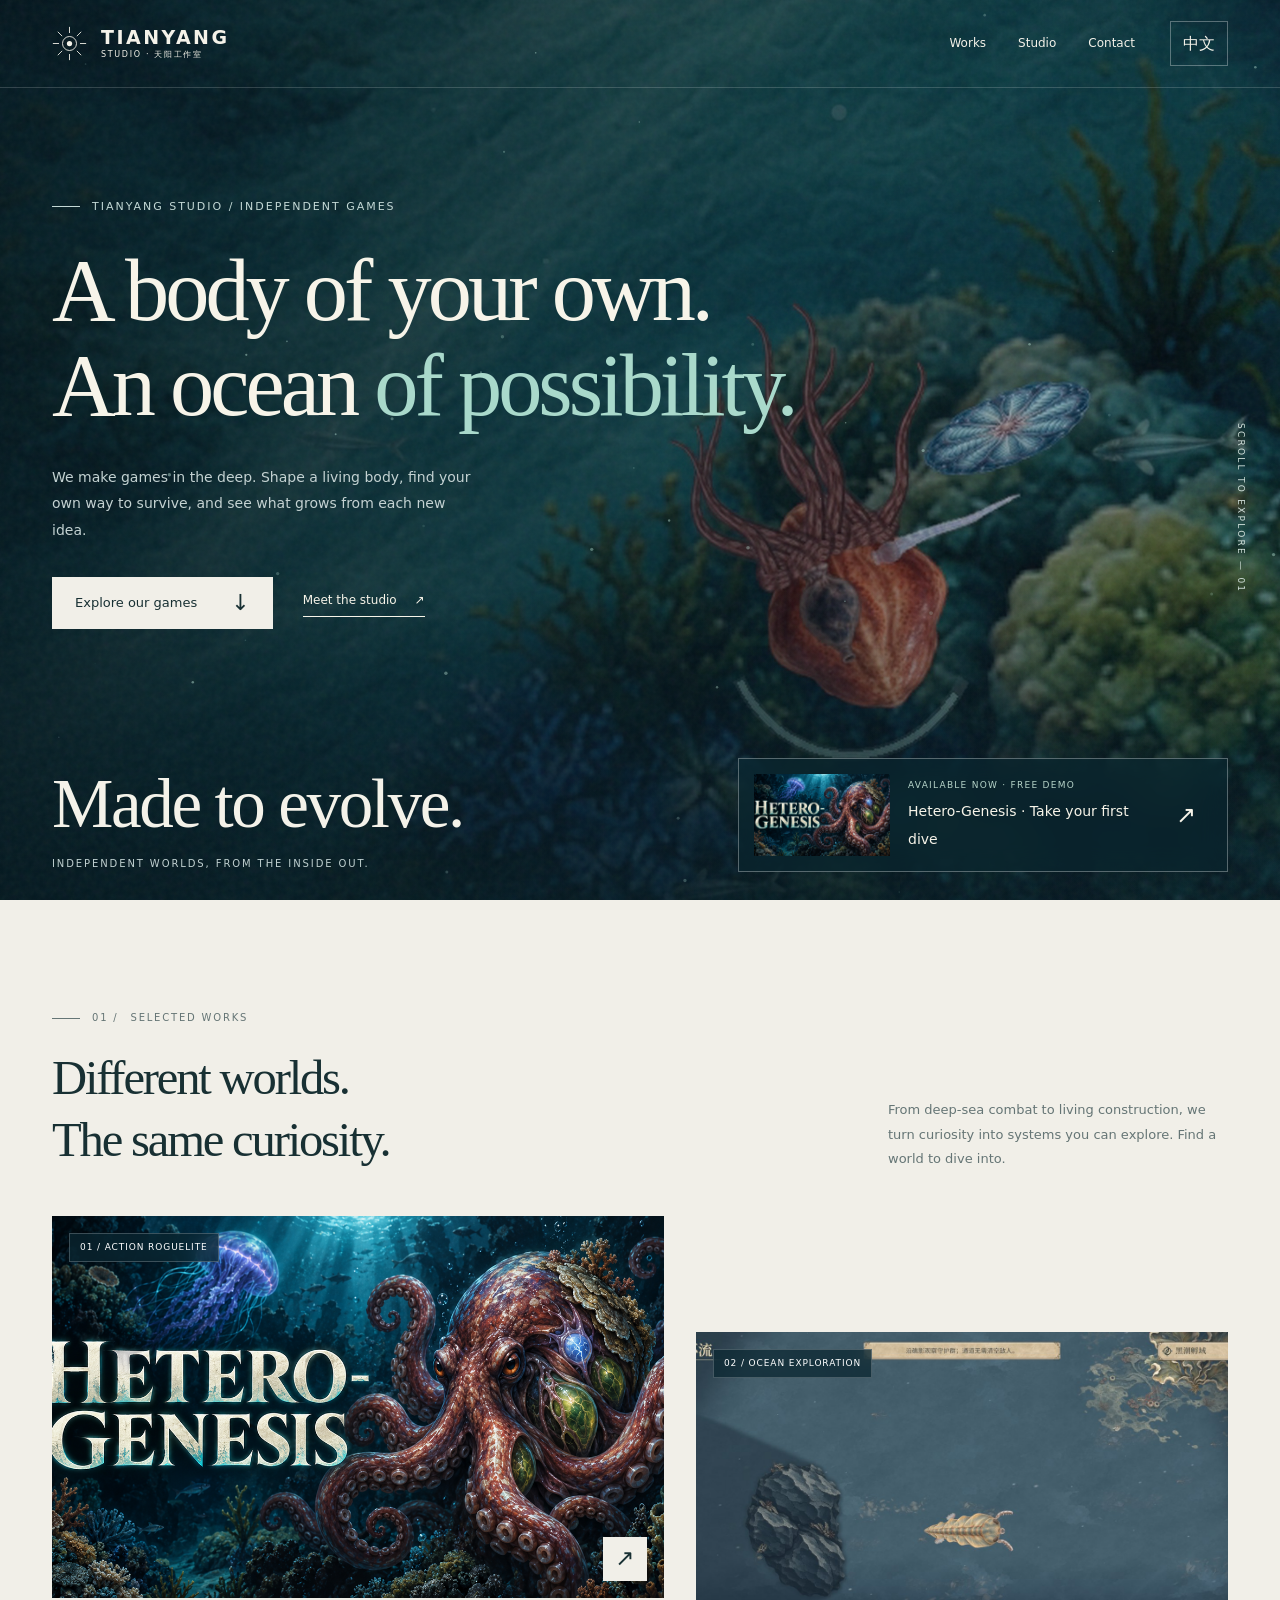
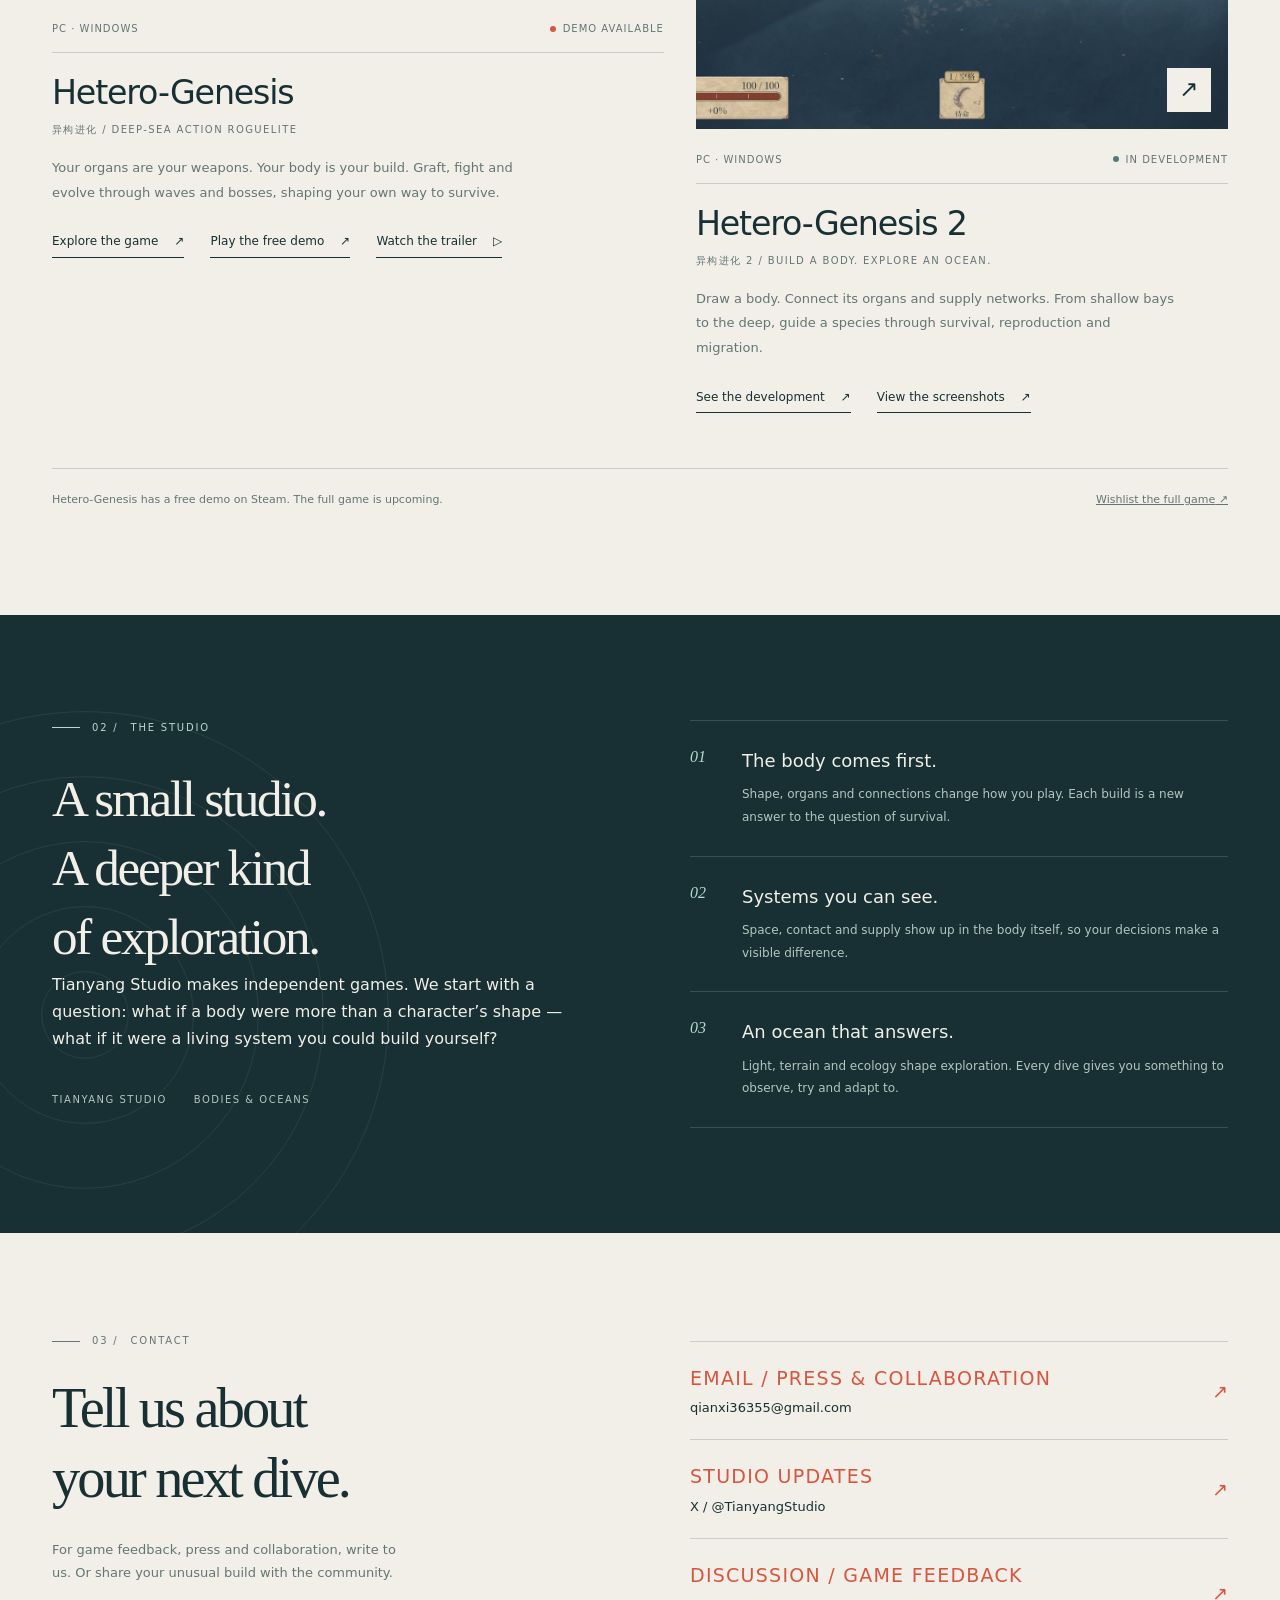
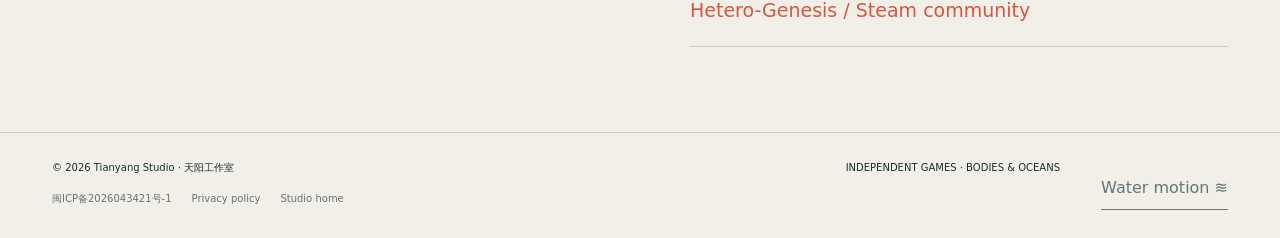
==== commit 92cba4ee: "Redesign Tianyang Studio portal and correct demo availability" ====
--- a/index.html
+++ b/index.html
@@ -18,184 +18,18 @@
 <meta name="twitter:description" content="The independent studio behind Hetero-Genesis and Hetero-Genesis 2.">
 <meta name="twitter:image" content="https://tianyangstudio.cn/assets/v3/library_hero_3840x1240.jpg">
 <script type="application/ld+json">{"@context":"https://schema.org","@type":"Organization","name":"Tianyang Studio","alternateName":"天阳工作室","url":"https://tianyangstudio.cn/","email":"qianxi36355@gmail.com","sameAs":["https://x.com/TianyangStudio"],"owns":{"@type":"VideoGame","name":"Hetero-Genesis","url":"https://store.steampowered.com/app/5014650/"}}</script>
-<script>document.documentElement.classList.add('js');try{var s=localStorage.getItem('tys-language');document.documentElement.dataset.lang=(s==='zh'||s==='en')?s:((navigator.language||'').toLowerCase().indexOf('zh')===0?'zh':'en');}catch(e){document.documentElement.dataset.lang='en';}</script>
-<link rel="stylesheet" href="assets/studio/studio.css"><script defer src="assets/studio/studio.js"></script><script defer src="assets/studio/glass.js"></script>
+<script>try{var s=localStorage.getItem('tys-language');document.documentElement.dataset.lang=(s==='zh'||s==='en')?s:((navigator.language||'').toLowerCase().indexOf('zh')===0?'zh':'en');}catch(e){document.documentElement.dataset.lang='en';}</script>
+<link rel="stylesheet" href="assets/studio/portal.css?v=20261111"><script defer src="assets/studio/portal.js?v=20261111"></script>
 </head>
-<body data-page="studio">
-<div class="page-veil" aria-hidden="true"></div>
-<div class="scroll-progress" aria-hidden="true"><i></i></div>
-<div class="cursor-lamp" aria-hidden="true"></div>
-<div class="section-wash" aria-hidden="true"><i></i><i></i></div>
-<a class="skip" href="#main"><span class="en">Skip to content</span><span class="zh">跳到正文</span></a>
-
-<header class="site-header">
-  <a class="wordmark" href="./"><i aria-hidden="true"></i><b>TIANYANG</b> STUDIO</a>
-  <nav class="site-nav" aria-label="Main navigation">
-    <a href="#works"><span class="en">Works</span><span class="zh">作品</span></a>
-    <a href="#studio"><span class="en">Studio</span><span class="zh">工作室</span></a>
-    <a href="#contact"><span class="en">Contact</span><span class="zh">联系</span></a>
-  </nav>
-  <button class="lang-switch" id="langSwitch" type="button" aria-label="Switch to Chinese"><span class="en">中文</span><span class="zh">EN</span></button>
-</header>
-
-<nav class="section-rail" aria-label="Section index">
-  <a href="#works" data-rail="works"><span class="num">01</span><span class="sr-only"><span class="en">Works</span><span class="zh">作品</span></span></a>
-  <a href="#studio" data-rail="studio"><span class="num">02</span><span class="sr-only"><span class="en">Studio</span><span class="zh">工作室</span></span></a>
-  <a href="#contact" data-rail="contact"><span class="num">03</span><span class="sr-only"><span class="en">Contact</span><span class="zh">联系</span></span></a>
-</nav>
-
+<body class="portal-home"><a class="portal-skip" href="#main"><span class="zh">跳到正文</span><span class="en">Skip to content</span></a><header class="masthead"><a class="studio-brand" href="./" aria-label="天阳工作室 Tianyang Studio"><svg class="studio-mark" viewBox="0 0 40 40" fill="none" aria-hidden="true"><circle cx="20" cy="20" r="8" stroke="currentColor"/><path d="M20 1v7m0 24v7M1 20h7m24 0h7M6.6 6.6l5 5m16.8 16.8 5 5M6.6 33.4l5-5m16.8-16.8 5-5" stroke="currentColor"/><circle cx="20" cy="20" r="3" fill="currentColor"/></svg><span class="brand-type"><b>TIANYANG</b><small>STUDIO · 天阳工作室</small></span></a><nav id="portalNav" aria-label="主导航 Main navigation"><a href="#works"><span class="zh">作品</span><span class="en">Works</span></a><a href="#studio"><span class="zh">工作室</span><span class="en">Studio</span></a><a href="#contact"><span class="zh">联系</span><span class="en">Contact</span></a></nav><button class="language-button" id="portalLanguage" type="button"><span class="zh">EN</span><span class="en">中文</span></button><button class="mobile-nav" aria-controls="portalNav" aria-expanded="false" type="button"><span class="zh">菜单</span><span class="en">Menu</span></button></header>
 <main id="main">
-  <div class="wrap">
-    <section class="hero">
-      <div class="hero-copy">
-        <p class="overline"><span class="en">Independent game studio</span><span class="zh">独立游戏工作室</span></p>
-        <h1><span class="en">Living worlds,<br>made by hand.</span><span class="zh">会呼吸的世界，<br>由我们亲手造。</span></h1>
-        <p class="lede"><span class="en">We are Tianyang Studio. We build deep-sea ecologies, living bodies, and the systems that hold them together — then hand them to players to take apart.</span><span class="zh">我们是天阳工作室。我们制作深海生态、活体身体，以及支撑它们运转的系统——然后交到玩家手里，任由拆解与重组。</span></p>
-        <div class="hero-meta">
-          <span><span class="en"><b>2</b> works · <b>1</b> released</span><span class="zh"><b>2</b> 部作品 · <b>1</b> 部已上线</span></span>
-          <span><span class="en">Bodies &amp; oceans</span><span class="zh">身体与海洋</span></span>
-          <span><span class="en">PC (Windows)</span><span class="zh">PC（Windows）</span></span>
-        </div>
-      </div>
-      <div class="hero-plates">
-        <figure class="plate plate--hg1">
-          <img src="assets/v3/main_capsule_1232x706.png" width="1232" height="706" alt="Hetero-Genesis key art" fetchpriority="high">
-          <figcaption><span>01 — HETERO-GENESIS</span><span class="tag"><span class="en">Released</span><span class="zh">已上线</span></span></figcaption>
-        </figure>
-        <figure class="plate plate--hg2">
-          <img src="assets/hg2/hero-ocean.jpg" width="1600" height="900" alt="Hetero-Genesis 2 current ocean build">
-          <figcaption><span>02 — HETERO-GENESIS 2</span><span class="tag"><span class="en">In development</span><span class="zh">开发中</span></span></figcaption>
-        </figure>
-      </div>
-      <div class="hero-cue" aria-hidden="true">
-        <span class="rule"><i></i></span>
-        <span><span class="en">Scroll · index</span><span class="zh">向下 · 作品索引</span></span>
-      </div>
-    </section>
-  </div>
-
-  <section class="section" id="works">
-    <div class="wrap">
-      <div class="section-head">
-        <div data-reveal>
-          <p class="kicker"><span class="num">01</span><span class="en">Selected works</span><span class="zh">作品</span></p>
-          <h2><span class="en">Two worlds, both alive.</span><span class="zh">两个世界，都在生长。</span></h2>
-        </div>
-        <p data-reveal style="--reveal-delay:120ms"><span class="en">One released, one in development. Each game keeps its own visual language and its own way of being played.</span><span class="zh">一部已上线，一部仍在开发。每款作品保留自己的视觉语言，也保留自己的玩法节奏。</span></p>
-      </div>
-
-      <div class="works">
-        <article class="work work--hg1" data-reveal>
-          <div class="work-copy">
-            <p class="status"><span class="idx">01</span><i aria-hidden="true"></i><span class="en">Released · Steam</span><span class="zh">已上线 · Steam</span></p>
-            <h3><a class="work-title" href="hetero-genesis.html">Hetero-Genesis</a></h3>
-            <p class="subtitle"><span class="en">2D deep-sea action roguelite</span><span class="zh">2D 深海动作 Roguelite</span></p>
-            <p class="desc"><span class="en">Graft organs onto a deep-sea creature, survive waves and bosses, and evolve a body that keeps changing how you fight.</span><span class="zh">把器官嫁接到一具深海生物身上，在波次与 Boss 之间活下来，让身体不断改变你战斗的方式。</span></p>
-            <div class="work-meta">
-              <span>PC · Windows</span>
-              <span><span class="en">Steam · Released</span><span class="zh">Steam · 已上线</span></span>
-              <span><span class="en">5 languages</span><span class="zh">5 种语言</span></span>
-            </div>
-            <a class="work-link" href="hetero-genesis.html"><span class="en">Enter the game page</span><span class="zh">进入作品页</span> <span aria-hidden="true">→</span></a>
-          </div>
-          <div class="work-visual">
-            <div class="frame"><a class="work-image-link" href="hetero-genesis.html" aria-label="Open the Hetero-Genesis page"><img src="assets/v3/hg20261011v3_01_three_species.jpg" width="1232" height="692" alt="Hetero-Genesis gameplay: three starting species" loading="lazy"></a></div>
-            <div class="caption"><span><span class="en">In-game · three species</span><span class="zh">实机画面 · 三种起手物种</span></span><span>01 / 02</span></div>
-          </div>
-        </article>
-
-        <article class="work work--flip" data-reveal>
-          <div class="work-copy">
-            <p class="status status--dev"><span class="idx">02</span><i aria-hidden="true"></i><span class="en">In development</span><span class="zh">开发中</span></p>
-            <h3><a class="work-title" href="hg2.html">Hetero-Genesis 2</a></h3>
-            <p class="subtitle"><span class="en">2D top-down ocean exploration</span><span class="zh">2D 俯视横屏海域探索</span></p>
-            <p class="desc"><span class="en">A body you draw yourself. Organs, pipes and supply networks that all have to work together — then a species to carry across the ocean.</span><span class="zh">一具由你亲手绘制的身体。器官、管道与供给网络必须真正协同工作，然后带着一个物种穿越整片海域。</span></p>
-            <ul class="dev-timeline" aria-label="Recent development milestones">
-              <li><time datetime="2026-11-03">2026-11-03</time><span><span class="en">Six base body forms wired into the player flow.</span><span class="zh">六类基础形态接入正式玩家链路。</span></span></li>
-              <li><time datetime="2026-11-06">2026-11-06</time><span><span class="en">Three ocean basins lit as one material system.</span><span class="zh">三海域结构光照与材质分层。</span></span></li>
-              <li><time datetime="2026-11-07">2026-11-07</time><span><span class="en">Staged dive loading, motion interpolation, attachment fixes.</span><span class="zh">海域加载页、移动插值与装配修复。</span></span></li>
-              <li><time datetime="2026-11-08">2026-11-08</time><span><span class="en">Direct contour editing, shared controls, collapsible panels.</span><span class="zh">轮廓直接编辑、统一控件与可折叠侧栏。</span></span></li>
-            </ul>
-            <div class="work-meta">
-              <span>PC · Windows</span>
-              <span><span class="en">Playable prototype</span><span class="zh">可运行样片</span></span>
-              <span>Unity 2022.3</span>
-            </div>
-            <a class="work-link" href="hg2.html"><span class="en">Open the development page</span><span class="zh">查看开发进度</span> <span aria-hidden="true">→</span></a>
-          </div>
-          <div class="work-visual" data-shots>
-            <div class="frame shot-main"><a class="shot-main-link" href="hg2.html" aria-label="Open the Hetero-Genesis 2 development page"><img data-shot-main src="assets/hg2/hero-ocean.jpg" width="1600" height="900" alt="Hetero-Genesis 2 current ocean build" loading="lazy"></a></div>
-            <div class="shot-strip">
-              <button type="button" data-shot="assets/hg2/hero-ocean.jpg" aria-pressed="true" aria-label="Show the shallow bay"><img src="assets/hg2/hero-ocean.jpg" width="1600" height="900" alt="Shallow bay" loading="lazy"></button>
-              <button type="button" data-shot="assets/hg2/workbench.jpg" aria-pressed="false" aria-label="Show the construction workbench"><img src="assets/hg2/workbench.jpg" width="1600" height="900" alt="Construction workbench" loading="lazy"></button>
-              <button type="button" data-shot="assets/hg2/sea-deep.jpg" aria-pressed="false" aria-label="Show the deep sea"><img src="assets/hg2/sea-deep.jpg" width="1600" height="900" alt="Deep sea" loading="lazy"></button>
-              <button type="button" data-shot="assets/hg2/editor-contour.jpg" aria-pressed="false" aria-label="Show contour editing"><img src="assets/hg2/editor-contour.jpg" width="1600" height="900" alt="Contour editing" loading="lazy"></button>
-            </div>
-            <div class="caption"><span><span class="en">Current build · real screenshots</span><span class="zh">当前样片 · 实机截图</span></span><span>02 / 02</span></div>
-          </div>
-        </article>
-      </div>
-    </div>
-  </section>
-
-  <section class="section" id="studio">
-    <div class="wrap">
-      <div class="studio-grid">
-        <div class="studio-copy" data-reveal>
-          <p class="kicker"><span class="num">02</span><span class="en">The studio</span><span class="zh">工作室</span></p>
-          <h2><span class="en">Independent by design.</span><span class="zh">以独立方式做游戏。</span></h2>
-        </div>
-        <div>
-          <div class="studio-copy" data-reveal style="--reveal-delay:90ms">
-            <p><span class="en">Tianyang Studio is an independent game studio. Design, systems and art stay in the same hands, so the creature on screen and the rules underneath it are built together.</span><span class="zh">天阳工作室是一家独立游戏工作室。设计、系统与美术由同一双手完成，所以屏幕上看到的身体与它底下的规则一起生长。</span></p>
-            <p><span class="en">Our games start from the body: how it moves, what it eats, what it can lose, and what it can become. The ocean is not a backdrop — it is a system that pushes back.</span><span class="zh">我们的游戏从身体出发：它怎么移动、吃什么、会失去什么，又能变成什么。海洋从来不是背景，而是一套会反击的系统。</span></p>
-          </div>
-          <div class="principles">
-            <div class="principle" data-reveal style="--reveal-delay:0ms"><b>01</b><div><h4><span class="en">Mechanics you can see</span><span class="zh">看得见的机制</span></h4><p><span class="en">Supply, space and contact are shown in the body itself, not hidden in a spreadsheet.</span><span class="zh">供给、空间与接触都表现在身体上，而不是藏在数值表里。</span></p></div></div>
-            <div class="principle" data-reveal style="--reveal-delay:90ms"><b>02</b><div><h4><span class="en">Anatomy, drawn by hand</span><span class="zh">手绘的身体</span></h4><p><span class="en">Layered tissue, ink lines and real silhouettes — the creature stays readable at play distance.</span><span class="zh">分层组织、墨线与真实轮廓——生物在正常游戏视距下依然可读。</span></p></div></div>
-            <div class="principle" data-reveal style="--reveal-delay:180ms"><b>03</b><div><h4><span class="en">Oceans that push back</span><span class="zh">会反击的海洋</span></h4><p><span class="en">Light, terrain and ecology change what is safe, what is worth reaching, and when to leave.</span><span class="zh">光照、地形与生态决定哪里安全、哪里值得去，以及什么时候该离开。</span></p></div></div>
-          </div>
-          <dl class="facts" data-reveal style="--reveal-delay:120ms">
-            <div><dt><span class="en">Works</span><span class="zh">作品</span></dt><dd>Hetero-Genesis · Hetero-Genesis 2</dd></div>
-            <div><dt><span class="en">Platform</span><span class="zh">平台</span></dt><dd>PC (Windows)</dd></div>
-            <div><dt><span class="en">Languages</span><span class="zh">语言</span></dt><dd>EN · 简中 · 繁中 · 日本語 · 한국어</dd></div>
-          </dl>
-        </div>
-      </div>
-    </div>
-  </section>
-
-  <section class="section" id="contact">
-    <div class="wrap">
-      <div class="contact">
-        <div data-reveal>
-          <p class="kicker"><span class="num">03</span><span class="en">Contact</span><span class="zh">联系</span></p>
-          <h2><span class="en">Say hello.</span><span class="zh">联系我们。</span></h2>
-          <p><span class="en">Press, feedback, or a strange build you want to share — write to us. We read everything.</span><span class="zh">媒体、反馈，或者你想分享的奇异构筑——写信给我们，我们会读。</span></p>
-        </div>
-        <div class="contact-links">
-          <a href="mailto:qianxi36355@gmail.com" data-reveal><span><span class="en">Email</span><span class="zh">邮箱</span></span><span>qianxi36355@gmail.com ↗</span></a>
-          <a href="https://x.com/TianyangStudio" target="_blank" rel="noopener" data-reveal style="--reveal-delay:60ms"><span>X</span><span>@TianyangStudio ↗</span></a>
-          <a href="https://steamcommunity.com/app/5014650/discussions/" target="_blank" rel="noopener" data-reveal style="--reveal-delay:120ms"><span><span class="en">Steam community</span><span class="zh">Steam 社区</span></span><span><span class="en">Hetero-Genesis ↗</span><span class="zh">异构进化 ↗</span></span></a>
-          <a href="https://undead36355.github.io/hetero-genesis-privacy-policy/" target="_blank" rel="noopener" data-reveal style="--reveal-delay:180ms"><span><span class="en">Privacy</span><span class="zh">隐私政策</span></span><span><span class="en">Hetero-Genesis ↗</span><span class="zh">异构进化 ↗</span></span></a>
-        </div>
-      </div>
-    </div>
-  </section>
-</main>
-
-<footer class="site-footer">
-  <div class="wrap">
-    <div class="endmark" data-reveal>
-      <span class="endmark-line" aria-hidden="true"></span>
-      <span class="endmark-word">TIANYANG STUDIO</span>
-      <span class="endmark-note"><span class="en">End of archive · 2026</span><span class="zh">档案结束 · 2026</span></span>
-    </div>
-    <div class="footer-bar">
-      <span>© 2026 Tianyang Studio · 天阳工作室</span>
-      <span class="footer-links"><a href="hetero-genesis.html">Hetero-Genesis / 异构进化</a><a href="hg2.html">Hetero-Genesis 2 / 异构进化 2</a></span>
-    </div>
-  </div>
-</footer>
-</body>
-</html>
+<section class="portal-hero" aria-labelledby="heroTitle"><div class="hero-backdrop"><img src="assets/v3/library_hero_3840x1240.jpg" width="3840" height="1240" alt="" fetchpriority="high"></div><div class="hero-grain" aria-hidden="true"></div><canvas class="current-canvas" aria-hidden="true"></canvas>
+<div class="container hero-content"><p class="eyeline"><span class="zh">天阳工作室 / 独立游戏</span><span class="en">Tianyang Studio / Independent games</span></p><h1 id="heroTitle"><span class="zh">从一具身体，<br>到一片<em>活着的海洋。</em></span><span class="en">A body of your own.<br>An ocean <em>of possibility.</em></span></h1><p class="hero-description"><span class="zh">我们在深海中创造游戏。把生物的身体交给你，把生存的答案留给每一次构筑与探索。</span><span class="en">We make games in the deep. Shape a living body, find your own way to survive, and see what grows from each new idea.</span></p><div class="hero-actions"><a class="pill-link" href="#works"><span class="zh">探索我们的作品</span><span class="en">Explore our games</span><span class="arrow" aria-hidden="true">↓</span></a><a class="plain-link" href="#studio"><span class="zh">关于工作室</span><span class="en">Meet the studio</span> <span aria-hidden="true">↗</span></a></div></div>
+<div class="hero-bottom"><div class="hero-signoff"><strong>Made to evolve.</strong><span>INDEPENDENT WORLDS, FROM THE INSIDE OUT.</span></div><a class="spotlight" href="https://store.steampowered.com/app/5446350/" target="_blank" rel="noopener"><img src="assets/v3/main_capsule_1232x706.png" alt="异构进化 Hetero-Genesis" width="1232" height="706"><span><small><span class="zh">现已开放 · 免费 DEMO</span><span class="en">AVAILABLE NOW · FREE DEMO</span></small><b><span class="zh">异构进化 · 开始第一次下潜</span><span class="en">Hetero-Genesis · Take your first dive</span></b></span><span class="spotlight-arrow" aria-hidden="true">↗</span></a></div><span class="hero-scroll-label" aria-hidden="true">SCROLL TO EXPLORE — 01</span></section>
+<section class="works-section" id="works"><div class="container"><div class="section-top reveal"><div><p class="eyeline">01 / <span class="zh">作品</span><span class="en">Selected works</span></p><h2><span class="zh">不同的世界，<br>同样的好奇心。</span><span class="en">Different worlds.<br>The same curiosity.</span></h2></div><p><span class="zh">从深海战斗到身体构筑，我们让想象变成可以亲手探索的系统。选择一款作品，开始了解它。</span><span class="en">From deep-sea combat to living construction, we turn curiosity into systems you can explore. Find a world to dive into.</span></p></div>
+<div class="work-grid"><article class="game-card reveal"><a class="game-media" href="hetero-genesis.html"><img src="assets/v3/main_capsule_1232x706.png" width="1232" height="706" alt="异构进化：铜红色章鱼与嫁接器官" loading="lazy"><span class="media-label">01 / ACTION ROGUELITE</span><span class="media-open" aria-hidden="true">↗</span></a><div class="card-topline"><span>PC · WINDOWS</span><span class="availability"><span class="zh">DEMO 已开放</span><span class="en">DEMO AVAILABLE</span></span></div><h3><a href="hetero-genesis.html"><span class="zh">异构进化</span><span class="en">Hetero-Genesis</span></a><small><span class="zh">HETERO-GENESIS / 深海动作 ROGUELITE</span><span class="en">异构进化 / DEEP-SEA ACTION ROGUELITE</span></small></h3><p class="summary"><span class="zh">器官就是你的武器，身体就是你的构筑。嫁接、战斗、演化，在一波波敌人与 Boss 之间，长出自己的生存方式。</span><span class="en">Your organs are your weapons. Your body is your build. Graft, fight and evolve through waves and bosses, shaping your own way to survive.</span></p><div class="card-actions"><a href="hetero-genesis.html"><span class="zh">探索作品</span><span class="en">Explore the game</span> ↗</a><a href="https://store.steampowered.com/app/5446350/" target="_blank" rel="noopener"><span class="zh">免费试玩</span><span class="en">Play the free demo</span> ↗</a><button type="button" data-trailer="assets/v3/trailer.mp4"><span class="zh">观看预告片</span><span class="en">Watch the trailer</span> ▷</button></div></article>
+<article class="game-card reveal"><a class="game-media" href="hg2.html"><img src="assets/hg2/hero-ocean.jpg" width="1600" height="900" alt="异构进化 2 当前样片的海域实机画面" loading="lazy"><span class="media-label">02 / OCEAN EXPLORATION</span><span class="media-open" aria-hidden="true">↗</span></a><div class="card-topline"><span>PC · WINDOWS</span><span class="availability dev"><span class="zh">开发中</span><span class="en">IN DEVELOPMENT</span></span></div><h3><a href="hg2.html"><span class="zh">异构进化 2</span><span class="en">Hetero-Genesis 2</span></a><small><span class="zh">HETERO-GENESIS 2 / 身体构筑与海域探索</span><span class="en">异构进化 2 / BUILD A BODY. EXPLORE AN OCEAN.</span></small></h3><p class="summary"><span class="zh">亲手绘制身体，连接器官与供给网络。从浅湾到深海，让一个物种学会在海洋中生存、繁衍与迁徙。</span><span class="en">Draw a body. Connect its organs and supply networks. From shallow bays to the deep, guide a species through survival, reproduction and migration.</span></p><div class="card-actions"><a href="hg2.html"><span class="zh">查看开发进度</span><span class="en">See the development</span> ↗</a><a href="hg2.html#screens"><span class="zh">浏览实机画面</span><span class="en">View the screenshots</span> ↗</a></div></article></div>
+<p class="work-footnote"><span><span class="zh">《异构进化》免费 Demo 已在 Steam 开放，完整版尚未发行。</span><span class="en">Hetero-Genesis has a free demo on Steam. The full game is upcoming.</span></span><a href="https://store.steampowered.com/app/5014650/" target="_blank" rel="noopener"><span class="zh">将完整版加入愿望单</span><span class="en">Wishlist the full game</span> ↗</a></p></div></section>
+<section class="studio-section" id="studio"><svg class="studio-orbit" viewBox="0 0 600 600" aria-hidden="true"><circle cx="300" cy="300" r="280"/><circle cx="300" cy="300" r="220"/><circle cx="300" cy="300" r="160"/><circle cx="300" cy="300" r="100"/><circle cx="300" cy="300" r="40"/></svg><div class="container studio-layout"><div class="studio-copy reveal"><p class="eyeline">02 / <span class="zh">工作室</span><span class="en">The studio</span></p><h2><span class="zh">小小的工作室，<br>向未知的深处。</span><span class="en">A small studio.<br>A deeper kind<br>of exploration.</span></h2><p><span class="zh">天阳工作室专注独立游戏。我们的创作从一个问题开始：如果身体不只是角色的外形，而是你亲手搭建的一套生命系统，会发生什么？</span><span class="en">Tianyang Studio makes independent games. We start with a question: what if a body were more than a character’s shape — what if it were a living system you could build yourself?</span></p><div class="studio-mini"><span>TIANYANG STUDIO</span><span>BODIES &amp; OCEANS</span></div></div><div class="reveal"><div class="approach-item"><span class="number">01</span><div><h3><span class="zh">身体，是玩法的起点。</span><span class="en">The body comes first.</span></h3><p><span class="zh">形态、器官与连接共同改变行动方式。每次构筑，都在回答一个新的生存问题。</span><span class="en">Shape, organs and connections change how you play. Each build is a new answer to the question of survival.</span></p></div></div><div class="approach-item"><span class="number">02</span><div><h3><span class="zh">系统，要能被看见。</span><span class="en">Systems you can see.</span></h3><p><span class="zh">让空间、接触与供给呈现在身体上，让选择产生清晰可读的变化。</span><span class="en">Space, contact and supply show up in the body itself, so your decisions make a visible difference.</span></p></div></div><div class="approach-item"><span class="number">03</span><div><h3><span class="zh">海洋，不只是背景。</span><span class="en">An ocean that answers.</span></h3><p><span class="zh">把光照、地形和生态放进探索，让每次下潜都有值得观察、尝试与适应的事。</span><span class="en">Light, terrain and ecology shape exploration. Every dive gives you something to observe, try and adapt to.</span></p></div></div></div></div></section>
+<section class="contact-section" id="contact"><div class="container contact-layout"><div class="contact-copy reveal"><p class="eyeline">03 / <span class="zh">联系</span><span class="en">Contact</span></p><h2><span class="zh">聊聊你的<br>下一次下潜。</span><span class="en">Tell us about<br>your next dive.</span></h2><p><span class="zh">游戏反馈、媒体报道或合作咨询，欢迎写信。也可以到社区分享你的奇异构筑。</span><span class="en">For game feedback, press and collaboration, write to us. Or share your unusual build with the community.</span></p></div><div class="contact-list reveal"><a href="mailto:qianxi36355@gmail.com"><div><small><span class="zh">邮箱 / 媒体与合作</span><span class="en">EMAIL / PRESS & COLLABORATION</span></small>qianxi36355@gmail.com</div><span aria-hidden="true">↗</span></a><a href="https://x.com/TianyangStudio" target="_blank" rel="noopener"><div><small><span class="zh">工作室动态</span><span class="en">STUDIO UPDATES</span></small>X / @TianyangStudio</div><span aria-hidden="true">↗</span></a><a href="https://steamcommunity.com/app/5014650/discussions/" target="_blank" rel="noopener"><div><small><span class="zh">交流 / 游戏反馈</span><span class="en">DISCUSSION / GAME FEEDBACK</span></small><span class="zh">异构进化 · Steam 社区</span><span class="en">Hetero-Genesis / Steam community</span></div><span aria-hidden="true">↗</span></a></div></div></section>
+</main><footer class="portal-footer"><div class="footer-main"><span>© 2026 Tianyang Studio · 天阳工作室</span><span>INDEPENDENT GAMES · BODIES &amp; OCEANS</span></div><div class="footer-legal"><a href="https://beian.miit.gov.cn/" target="_blank" rel="noopener">闽ICP备2026043421号-1</a><a href="/privacy/"><span class="zh">隐私政策</span><span class="en">Privacy policy</span></a><a href="./"><span class="zh">工作室首页</span><span class="en">Studio home</span></a></div></footer><div class="motion-setting"><button class="motion-button" id="motionToggle" type="button" aria-pressed="false"><span class="zh">水流动效</span><span class="en">Water motion</span> ≋</button></div><dialog class="media-dialog" id="mediaDialog" aria-labelledby="mediaTitle"><div class="dialog-bar"><span id="mediaTitle">TIANYANG STUDIO / <span class="zh">作品影像</span><span class="en">Game footage</span></span><button class="dialog-close" type="button" aria-label="关闭 Close">×</button></div><video controls playsinline preload="none" poster="assets/v3/trailer-poster.jpg" hidden></video><img alt="" hidden><p><span class="zh">游戏实机画面。开发中的内容与界面可能调整。</span><span class="en">Captured from the game. Content and interface may change during development.</span></p></dialog></body></html>
--- a/assets/studio/portal.css
+++ b/assets/studio/portal.css
@@ -0,0 +1,20 @@
+/* Tianyang Studio / public portal / 2026-11-11 */
+:root{--paper:#f1efe8;--ink:#183033;--deep:#081d23;--muted:#657575;--coral:#d8563f;--sea:#b4d9cf;--line:rgba(24,48,51,.18);--sans:system-ui,-apple-system,"Segoe UI","Microsoft YaHei","PingFang SC",sans-serif;--serif:Georgia,"Times New Roman","Songti SC",SimSun,serif}
+html{scroll-behavior:smooth;scroll-padding-top:90px}body.portal-home{margin:0;background:var(--paper);color:var(--ink);font:16px/1.7 var(--sans);-webkit-font-smoothing:antialiased}body.portal-home *{box-sizing:border-box}.portal-home h1,.portal-home h2,.portal-home h3,.portal-home p,.portal-home figure{margin:0}.portal-home a{color:inherit;text-decoration:none}.portal-home button{font:inherit;cursor:pointer}.portal-home img{display:block;width:100%;height:auto}.portal-home ::selection{background:#d8563f;color:white}.portal-home :focus-visible,.masthead :focus-visible{outline:3px solid var(--coral);outline-offset:5px}.portal-home button:disabled{cursor:default}.portal-home [hidden]{display:none!important}
+html[data-lang=zh] .en,html[data-lang=en] .zh{display:none!important}.container{width:min(1376px,calc(100% - 104px));margin-inline:auto}.portal-skip{position:fixed;z-index:100;top:-80px;left:20px;padding:12px 20px;background:var(--paper);color:var(--ink)}.portal-skip:focus{top:12px}
+.masthead{height:88px;padding:0 52px;display:flex;align-items:center;gap:35px;position:absolute;inset:0 0 auto;z-index:20;color:#f4f2e9;border-bottom:1px solid #ffffff2b;font-family:var(--sans)}.studio-brand{display:flex;gap:14px;align-items:center;text-decoration:none!important;color:inherit!important;margin-right:auto}.studio-mark{width:35px;height:35px;flex:0 0 35px}.brand-type{display:flex;flex-direction:column;gap:3px;line-height:1.1}.brand-type b{font-weight:600;font-size:19px;letter-spacing:.13em}.brand-type small{font-size:8px;letter-spacing:.21em;font-weight:500}.masthead nav{display:flex;align-items:center;gap:32px}.masthead nav a{font-size:12px;color:inherit;text-decoration:none;transition:opacity .2s}.masthead nav a:hover{opacity:.65}.language-button,.motion-button{color:inherit;background:transparent;border:1px solid #ffffff50;border-radius:0;padding:8px 12px;font:11px/1.2 var(--sans)}.language-button:hover{background:#ffffff15}.motion-button{border:0;font-size:11px;padding:8px 0}.motion-button[aria-pressed=true]{text-decoration:line-through}.mobile-nav{display:none;color:inherit;border:1px solid #ffffff60;background:none;padding:9px 11px;font-size:12px}
+.portal-hero{position:relative;min-height:min(940px,100svh);height:850px;max-height:1100px;background:var(--deep);color:#f7f4e9;isolation:isolate;overflow:hidden}.hero-backdrop{position:absolute;inset:0;z-index:-3;background:#0a3138}.hero-backdrop img{height:100%;object-fit:cover;object-position:58% center;filter:saturate(.8);animation:hero-drift 24s ease-in-out infinite alternate}.portal-hero::before{content:"";position:absolute;inset:0;z-index:-2;background:linear-gradient(90deg,rgba(3,21,28,.88),rgba(3,21,28,.5) 50%,rgba(3,21,28,.08)),linear-gradient(0deg,#071c24b3,transparent 35%)}.hero-grain{position:absolute;inset:0;z-index:-1;opacity:.12;background-image:url("data:image/svg+xml,%3Csvg viewBox='0 0 160 160' xmlns='http://www.w3.org/2000/svg'%3E%3Cfilter id='n'%3E%3CfeTurbulence type='fractalNoise' baseFrequency='.8' numOctaves='3' stitchTiles='stitch'/%3E%3C/filter%3E%3Crect width='100%25' height='100%25' opacity='.5' filter='url(%23n)'/%3E%3C/svg%3E");pointer-events:none}.current-canvas{position:absolute;inset:0;z-index:-1;width:100%;height:100%;pointer-events:none}.hero-content{padding-top:clamp(150px,22vh,230px);padding-bottom:210px;position:relative}.eyeline{display:flex;align-items:center;gap:12px;font:11px/1.6 var(--sans);letter-spacing:.18em;text-transform:uppercase}.eyeline::before{content:"";width:28px;height:1px;background:currentColor}.hero-content .eyeline{color:#c4d9d6;margin-bottom:28px}.portal-hero h1{font-size:clamp(52px,5.7vw,96px);font-weight:500;line-height:1.22;letter-spacing:-.065em;max-width:1000px;text-wrap:balance}.portal-hero h1 em{font-style:normal;color:#a9d9cb}.portal-hero h1 .en{font:400 clamp(60px,6.9vw,112px)/1.06 var(--serif);letter-spacing:-.045em}.hero-description{max-width:430px;font-size:14px;line-height:1.9;color:#c4d2d2;margin-top:30px!important}.hero-actions{display:flex;align-items:center;gap:30px;margin-top:34px}.pill-link{display:inline-flex;align-items:center;justify-content:space-between;gap:34px;background:var(--paper);color:var(--ink)!important;min-height:52px;padding:12px 23px;font-size:13px;border:0;transition:background .2s,transform .25s}.pill-link:hover{background:var(--sea);transform:translateY(-3px)}.pill-link .arrow{font-size:22px;line-height:1}.plain-link{font-size:12px;border-bottom:1px solid currentColor;padding-bottom:5px;display:inline-flex;gap:18px;align-items:center}.hero-bottom{position:absolute;bottom:0;left:52px;right:52px;display:grid;grid-template-columns:1fr 1fr;gap:60px;align-items:end;padding-bottom:28px}.hero-signoff{font-size:10px;letter-spacing:.19em;color:#c0d0d0}.hero-signoff strong{font-family:var(--serif);font-weight:400;font-size:clamp(45px,5.4vw,80px);letter-spacing:-.035em;line-height:1;display:block;color:#f4f2e9;margin-bottom:17px}.spotlight{display:grid;grid-template-columns:136px 1fr 36px;align-items:center;gap:18px;padding:15px;border:1px solid #ffffff50;background:#0a2630a8;backdrop-filter:blur(14px);max-width:490px;justify-self:end;text-align:left;width:100%;color:inherit;text-decoration:none!important;transition:border-color .2s,transform .3s}.spotlight:hover{border-color:var(--sea);transform:translateY(-4px)}.spotlight img{width:136px;height:82px;object-fit:cover}.spotlight small{display:block;font-size:9px;letter-spacing:.14em;color:#b6d4c9;margin-bottom:4px}.spotlight b{font-size:14px;font-weight:500}.spotlight .spotlight-arrow{font-size:24px}.hero-scroll-label{position:absolute;right:32px;top:47%;writing-mode:vertical-rl;font-size:9px;letter-spacing:.25em;color:#d3e2dd}
+.section-top{display:flex;align-items:flex-end;justify-content:space-between;gap:50px;margin-bottom:45px}.section-top h2{font-size:clamp(34px,3.8vw,58px);line-height:1.25;font-weight:500;letter-spacing:-.045em}.section-top h2 .en{font-family:var(--serif);font-weight:400}.section-top .eyeline{font-size:10px;color:var(--muted);margin-bottom:21px}.section-top>p{max-width:340px;font-size:13px;color:var(--muted);line-height:1.85}.works-section{padding:110px 0 105px}.work-grid{display:grid;grid-template-columns:1.15fr 1fr;gap:32px;align-items:start}.game-card:nth-child(2){padding-top:116px}.game-media{position:relative;display:block;background:#122e36;overflow:hidden;aspect-ratio:1.6}.game-media img{height:100%;object-fit:cover;transition:transform .85s cubic-bezier(.2,.65,.3,1),filter .6s}.game-media:hover img{transform:scale(1.045);filter:saturate(1.1)}.game-card:nth-child(2) .game-media{aspect-ratio:1.34}.game-media .media-label{position:absolute;top:17px;left:17px;padding:6px 10px;color:white;background:#0a2630bf;backdrop-filter:blur(8px);font-size:9px;letter-spacing:.1em;border:1px solid #ffffff35}.media-open{position:absolute;bottom:17px;right:17px;background:var(--paper);width:44px;height:44px;display:grid;place-items:center;font-size:23px;color:var(--ink);transition:transform .3s}.game-media:hover .media-open{transform:rotate(-45deg)}.card-topline{display:flex;justify-content:space-between;gap:16px;border-bottom:1px solid var(--line);padding:22px 0 15px;font-size:10px;letter-spacing:.1em;color:var(--muted)}.availability{display:inline-flex;align-items:center;gap:7px}.availability::before{content:"";display:inline-block;width:6px;height:6px;border-radius:50%;background:var(--coral)}.availability.dev::before{background:#537b78}.game-card h3{font-weight:500;font-size:clamp(28px,2.6vw,40px);letter-spacing:-.035em;margin-top:20px;line-height:1.2}.game-card h3 small{display:block;font-size:10px;font-weight:400;letter-spacing:.14em;margin-top:11px;color:var(--muted)}.game-card .summary{font-size:13px;color:var(--muted);max-width:480px;line-height:1.9;margin-top:20px}.card-actions{display:flex;flex-wrap:wrap;align-items:center;gap:26px;margin-top:26px}.card-actions a,.card-actions button{display:inline-flex;align-items:center;gap:16px;color:var(--ink);font-size:12px;padding:0 0 5px;border:0;border-bottom:1px solid var(--ink);background:none}.card-actions a:hover,.card-actions button:hover{color:var(--coral);border-color:var(--coral)}.work-footnote{margin-top:55px!important;padding-top:22px;border-top:1px solid var(--line);font-size:11px;color:var(--muted);display:flex;justify-content:space-between;gap:20px}.work-footnote a{text-decoration:underline}
+.studio-section{background:var(--ink);color:var(--paper);padding:105px 0;position:relative;overflow:hidden}.studio-orbit{position:absolute;width:650px;height:650px;left:-240px;top:75px;opacity:.15;pointer-events:none}.studio-orbit circle{fill:none;stroke:var(--sea);stroke-width:.6}.studio-layout{display:grid;grid-template-columns:1fr 1fr;gap:100px;position:relative}.studio-copy .eyeline{font-size:10px;color:var(--sea);margin-bottom:28px}.studio-copy h2{font-size:clamp(34px,4vw,64px);line-height:1.35;letter-spacing:-.045em;font-weight:400}.studio-copy h2 .en{font-family:var(--serif);line-height:1.1}.studio-copy>p:last-child{max-width:420px;font-size:14px;line-height:1.95;color:#bccdc7;margin-top:28px}.approach-item{display:grid;grid-template-columns:36px 1fr;gap:16px;border-top:1px solid #ffffff25;padding:27px 0}.approach-item:last-child{border-bottom:1px solid #ffffff25}.approach-item .number{color:var(--sea);font:italic 16px var(--serif)}.approach-item h3{font-size:18px;line-height:1.4;font-weight:500}.approach-item p{font-size:12px;line-height:1.9;color:#b1c7bf;margin-top:10px}.studio-mini{display:flex;gap:27px;flex-wrap:wrap;margin-top:38px;font-size:10px;letter-spacing:.15em;color:#b1c7bf}
+.contact-section{padding:100px 0 85px}.contact-layout{display:grid;grid-template-columns:1fr 1fr;gap:100px}.contact-copy .eyeline{font-size:10px;color:var(--muted);margin-bottom:24px}.contact-copy h2{font-size:clamp(38px,4.4vw,66px);line-height:1.25;letter-spacing:-.05em;font-weight:400}.contact-copy h2 .en{font-family:var(--serif)}.contact-copy p:last-child{color:var(--muted);font-size:13px;line-height:1.8;margin-top:24px;max-width:360px}.contact-list{margin-top:8px}.contact-list a{display:flex;justify-content:space-between;align-items:center;gap:18px;border-top:1px solid var(--line);padding:20px 0;font-size:13px}.contact-list a:last-child{border-bottom:1px solid var(--line)}.contact-list a span:last-child{font-size:19px;color:var(--coral);transition:transform .25s}.contact-list a:hover span:last-child{transform:translate(3px,-3px)}.contact-list small{display:block;font-size:9px;letter-spacing:.14em;color:var(--muted);margin-bottom:3px}.portal-footer{padding:26px 52px 30px;background:var(--paper);color:var(--ink);border-top:1px solid var(--line);font:10px/1.8 var(--sans)}.footer-main{display:flex;justify-content:space-between;gap:22px;flex-wrap:wrap}.footer-legal{display:flex;gap:20px;flex-wrap:wrap;margin-top:13px;font-size:10px;color:var(--muted)}.portal-footer a{color:inherit;text-decoration:none}.portal-footer a:hover{text-decoration:underline}
+.media-dialog{border:0;padding:0;width:min(1080px,calc(100% - 40px));max-height:90svh;background:#071a20;color:white;overflow:auto}.media-dialog::backdrop{background:#041218e8;backdrop-filter:blur(12px)}.dialog-bar{display:flex;justify-content:space-between;align-items:center;padding:16px 20px;font-size:12px;border-bottom:1px solid #ffffff25}.dialog-close{background:none;color:white;border:1px solid #ffffff50;width:35px;height:35px;font-size:22px}.media-dialog video,.media-dialog img{display:block;width:100%;max-height:75svh;object-fit:contain}.media-dialog p{font-size:11px;color:#b2c5c1;padding:14px 20px}.portal-home.modal-open{overflow:hidden}.reveal{opacity:1;transform:none}.motion-ready .reveal:not(.visible){opacity:0;transform:translateY(24px)}.motion-ready .reveal{transition:opacity .85s,transform .85s cubic-bezier(.16,1,.3,1)}
+/* Shared studio shell for the development page. */
+.portal-detail .masthead{position:relative;background:var(--deep);border-color:#ffffff25}.portal-detail .studio-brand{font-family:var(--sans)}.portal-detail .game-hero{padding-top:65px}.portal-detail .game-title-row h1{font-family:var(--sans);letter-spacing:-.045em;line-height:1.2}.portal-detail .game-title-row .latin{font-family:var(--sans)}.portal-detail .game-hero-image{border:1px solid #ffffff25;overflow:hidden}.portal-detail .gallery-item{cursor:zoom-in}.portal-detail .gallery-item img{transition:filter .3s,transform .4s}.portal-detail .gallery-item:hover img{filter:brightness(1.12)}.portal-detail .portal-footer .footer-main{font-size:11px}.portal-detail .media-dialog{width:min(1300px,calc(100% - 40px))}.portal-detail .media-dialog img{height:auto;width:100%}.portal-detail .paper{border-radius:0}
+@keyframes hero-drift{from{transform:scale(1.02)}to{transform:scale(1.08) translateX(-1%)}}
+@media(min-width:1800px){.portal-hero{height:950px}.hero-content{padding-top:230px}}
+@media(max-width:1050px){.container{width:calc(100% - 64px)}.masthead{padding-inline:32px;gap:22px}.masthead nav{gap:22px}.portal-hero h1{font-size:68px}.hero-content{padding-top:180px}.hero-bottom{left:32px;right:32px;gap:30px}.spotlight{grid-template-columns:100px 1fr 24px;gap:12px}.spotlight img{width:100px;height:70px}.hero-signoff strong{font-size:53px}.studio-layout,.contact-layout{gap:55px}.work-grid{gap:26px}.game-card:nth-child(2){padding-top:80px}.portal-footer{padding-inline:32px}}
+@media(max-width:760px){.container{width:calc(100% - 40px)}.masthead{height:74px;padding:0 20px;gap:16px}.brand-type b{font-size:16px}.brand-type small{font-size:7px}.studio-mark{width:29px;height:29px;flex-basis:29px}.studio-brand{gap:10px}.masthead nav{position:absolute;top:73px;left:0;right:0;padding:24px;background:#0b252cee;border-bottom:1px solid #ffffff35;display:none;gap:30px}.masthead.nav-open nav{display:flex}.mobile-nav{display:block}.masthead>.language-button{padding:8px;font-size:10px}.portal-hero{height:auto;min-height:850px;max-height:none}.hero-content{padding-top:155px;padding-bottom:265px}.portal-hero h1{font-size:clamp(39px,7.1vw,58px);line-height:1.32;letter-spacing:-.065em}.portal-hero h1 .en{font-size:clamp(50px,9vw,76px)}.hero-content .eyeline{font-size:9px;margin-bottom:27px}.hero-description{font-size:13px;max-width:330px}.hero-actions{gap:22px;margin-top:30px}.hero-bottom{left:20px;right:20px;grid-template-columns:1fr;gap:25px;bottom:22px;padding:0}.hero-signoff strong{display:none}.hero-signoff{font-size:9px}.spotlight{max-width:none;grid-template-columns:94px 1fr 28px;padding:12px}.spotlight img{width:94px;height:64px}.spotlight b{font-size:12px}.hero-scroll-label{display:none}.hero-backdrop img{object-position:68% center;animation:none}.portal-hero::before{background:linear-gradient(90deg,#03151cdb,#03151c6e),linear-gradient(0deg,#071c24b3,transparent 40%)}.section-top{display:block;margin-bottom:30px}.section-top>p{margin-top:22px}.works-section{padding:65px 0}.work-grid{grid-template-columns:1fr;gap:52px}.game-card:nth-child(2){padding-top:0}.game-card:nth-child(2) .game-media{aspect-ratio:1.6}.card-topline{padding-top:17px}.game-card h3{font-size:31px}.game-card .summary{margin-top:17px}.work-footnote{margin-top:34px!important;flex-direction:column;gap:8px}.studio-section{padding:65px 0}.studio-layout,.contact-layout{grid-template-columns:1fr;gap:40px}.studio-orbit{width:500px;height:500px;left:-240px;top:20px}.studio-copy h2{font-size:40px}.studio-copy>p:last-child{font-size:13px}.approach-item{padding:23px 0}.contact-section{padding:65px 0}.contact-copy h2{font-size:45px}.contact-list a{font-size:12px}.portal-footer{padding:24px 20px}.footer-main{gap:10px}.footer-legal{gap:12px}.portal-detail .masthead nav{top:73px}.portal-detail .game-title-row h1{font-size:40px}.portal-detail .back-link{display:none}.portal-detail .game-hero{padding-top:38px}.media-dialog{width:calc(100% - 20px)}.dialog-bar{padding:12px;font-size:10px}}
+@media(prefers-reduced-motion:reduce){html{scroll-behavior:auto}*,*::before,*::after{animation:none!important;transition:none!important}.motion-ready .reveal:not(.visible){opacity:1;transform:none}.current-canvas{display:none}}
+html[data-motion=off]{scroll-behavior:auto}html[data-motion=off] *,html[data-motion=off] *::before,html[data-motion=off] *::after{animation:none!important;transition:none!important}html[data-motion=off] .current-canvas{display:none}html[data-motion=off] .reveal{opacity:1!important;transform:none!important}
+
+.motion-setting{position:absolute;right:52px;bottom:28px}.portal-home{position:relative}.motion-setting .motion-button{color:#657575;border-bottom:1px solid #657575}.portal-home .portal-footer{padding-right:220px}.portal-detail{--ink:#ece6d8;--muted:#a4b5af;--line:rgba(236,230,216,.18);background:#081d23}.portal-detail .portal-footer{color:#183033;border-color:#18303330}.portal-detail .portal-footer .footer-legal{color:#657575}.gallery-zoom{display:block;width:100%;border:0;background:none;padding:0;cursor:zoom-in}.portal-detail.modal-open{overflow:hidden}.media-dialog [hidden]{display:none!important}.portal-detail .media-dialog img{max-height:75svh}.portal-detail .studio-brand{margin-right:auto}.portal-detail .gallery-zoom:focus-visible{outline:3px solid #d8563f;outline-offset:5px}@media(max-width:760px){.motion-setting{right:20px;bottom:24px}.portal-home .portal-footer{padding-right:20px;padding-bottom:66px}.portal-detail .game-title-row .latin{font-size:10px;letter-spacing:.13em}}
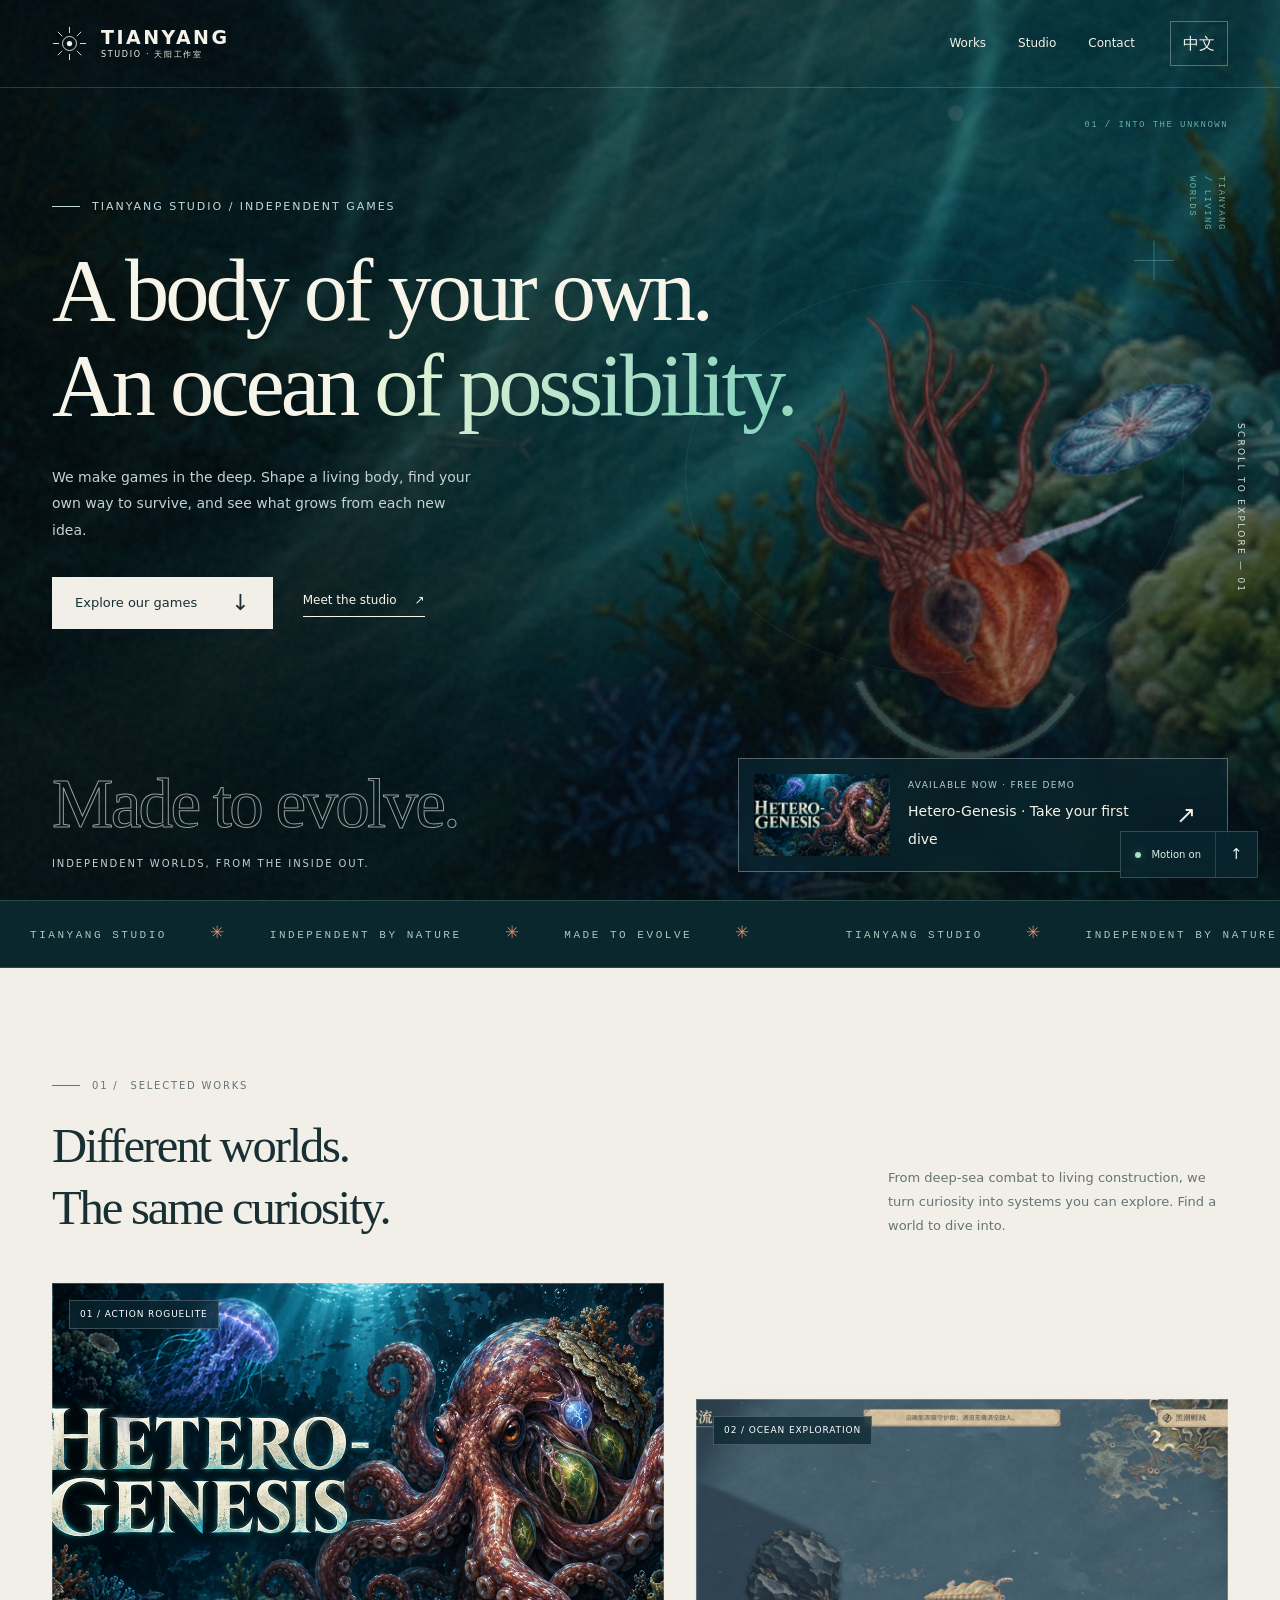
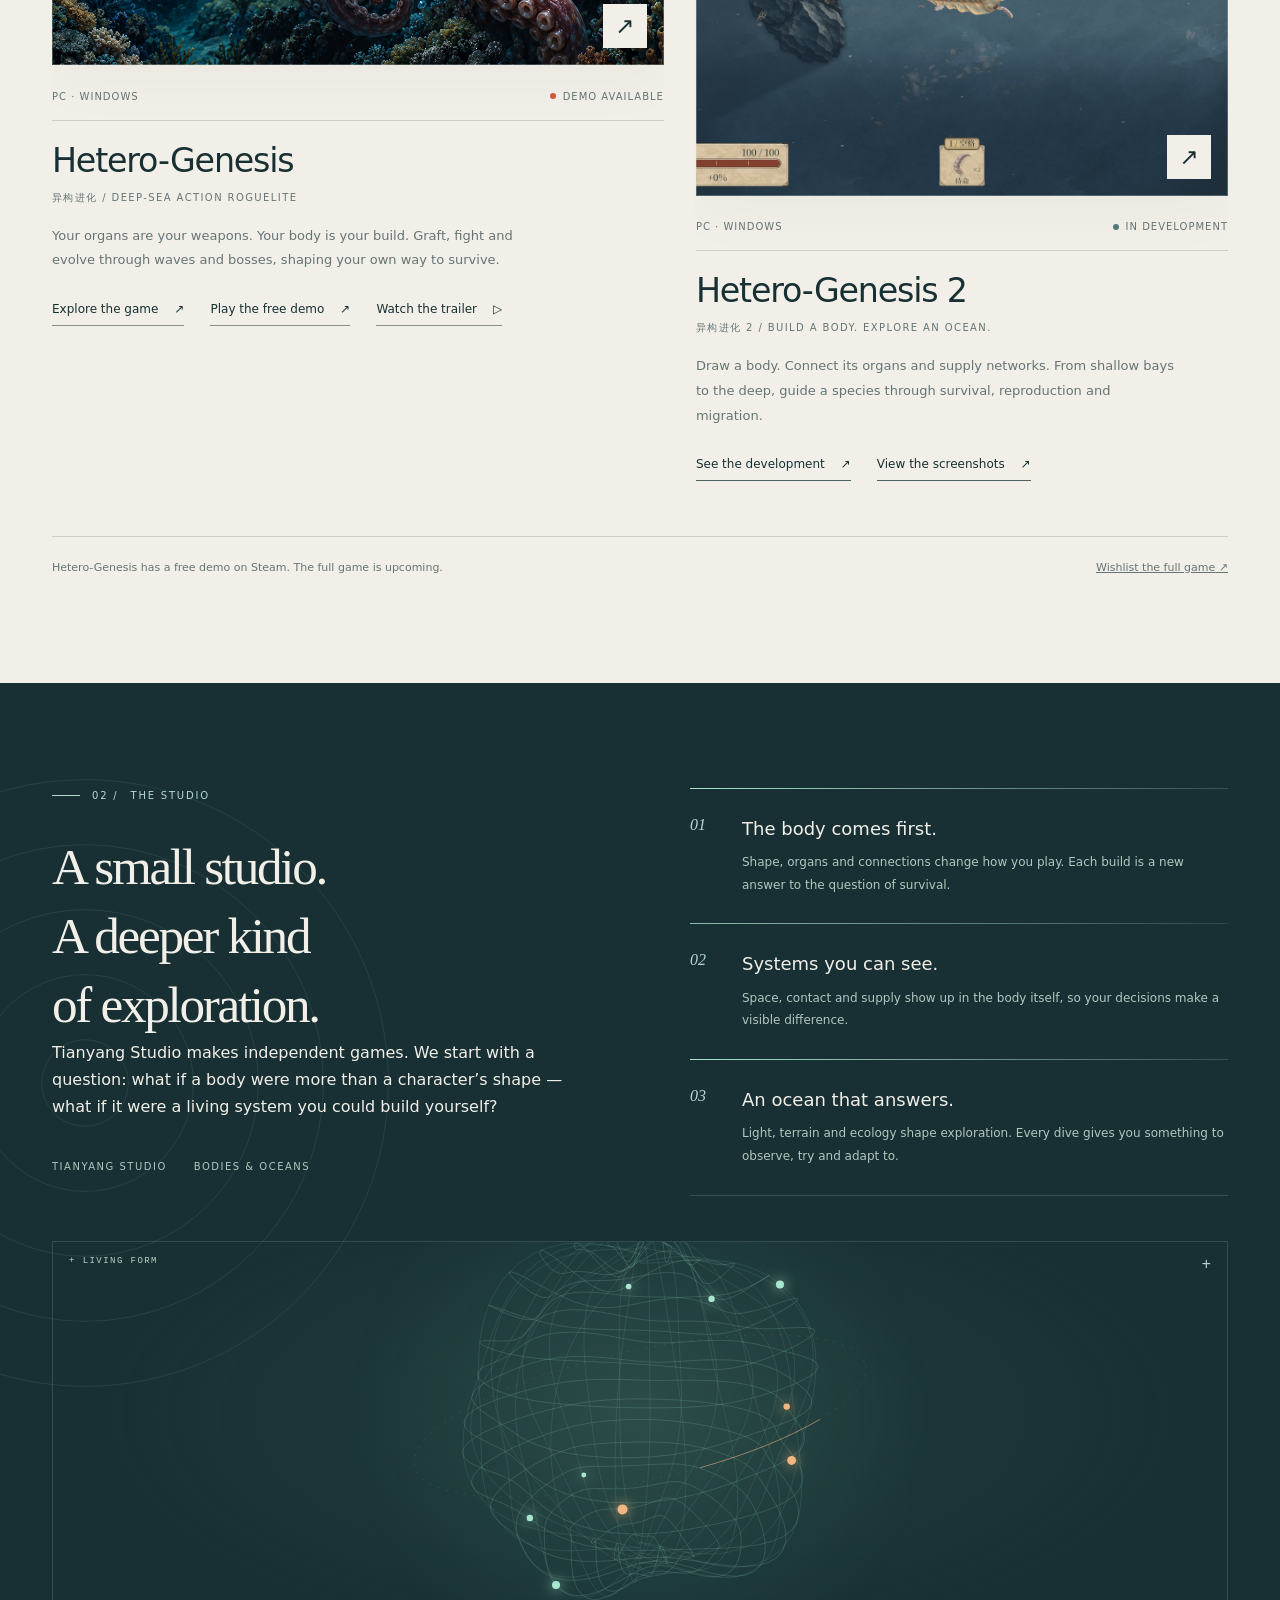
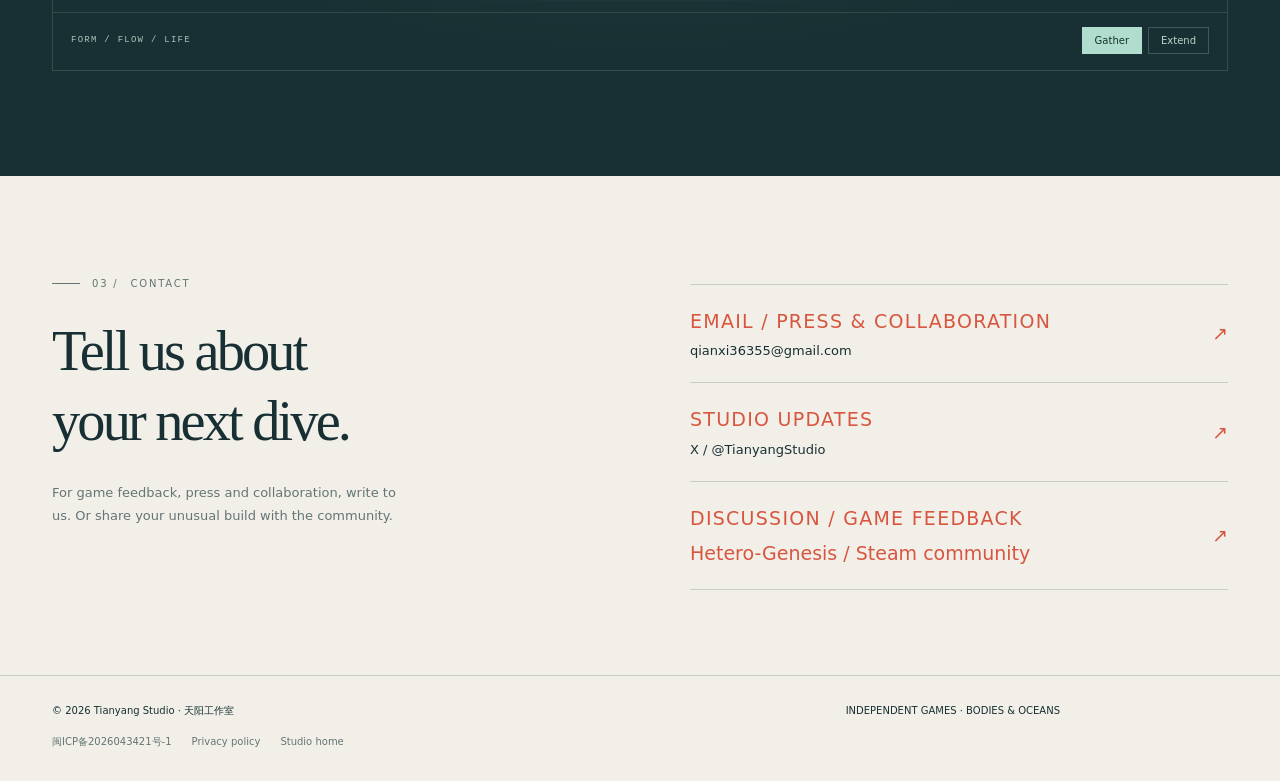
==== commit cfb50b94: "Add living ocean refraction and distinct motion to all studio pages" ====
--- a/index.html
+++ b/index.html
@@ -19,17 +19,17 @@
 <meta name="twitter:image" content="https://tianyangstudio.cn/assets/v3/library_hero_3840x1240.jpg">
 <script type="application/ld+json">{"@context":"https://schema.org","@type":"Organization","name":"Tianyang Studio","alternateName":"天阳工作室","url":"https://tianyangstudio.cn/","email":"qianxi36355@gmail.com","sameAs":["https://x.com/TianyangStudio"],"owns":{"@type":"VideoGame","name":"Hetero-Genesis","url":"https://store.steampowered.com/app/5014650/"}}</script>
 <script>try{var s=localStorage.getItem('tys-language');document.documentElement.dataset.lang=(s==='zh'||s==='en')?s:((navigator.language||'').toLowerCase().indexOf('zh')===0?'zh':'en');}catch(e){document.documentElement.dataset.lang='en';}</script>
-<link rel="stylesheet" href="assets/studio/portal.css?v=20261111"><script defer src="assets/studio/portal.js?v=20261111"></script>
-</head>
-<body class="portal-home"><a class="portal-skip" href="#main"><span class="zh">跳到正文</span><span class="en">Skip to content</span></a><header class="masthead"><a class="studio-brand" href="./" aria-label="天阳工作室 Tianyang Studio"><svg class="studio-mark" viewBox="0 0 40 40" fill="none" aria-hidden="true"><circle cx="20" cy="20" r="8" stroke="currentColor"/><path d="M20 1v7m0 24v7M1 20h7m24 0h7M6.6 6.6l5 5m16.8 16.8 5 5M6.6 33.4l5-5m16.8-16.8 5-5" stroke="currentColor"/><circle cx="20" cy="20" r="3" fill="currentColor"/></svg><span class="brand-type"><b>TIANYANG</b><small>STUDIO · 天阳工作室</small></span></a><nav id="portalNav" aria-label="主导航 Main navigation"><a href="#works"><span class="zh">作品</span><span class="en">Works</span></a><a href="#studio"><span class="zh">工作室</span><span class="en">Studio</span></a><a href="#contact"><span class="zh">联系</span><span class="en">Contact</span></a></nav><button class="language-button" id="portalLanguage" type="button"><span class="zh">EN</span><span class="en">中文</span></button><button class="mobile-nav" aria-controls="portalNav" aria-expanded="false" type="button"><span class="zh">菜单</span><span class="en">Menu</span></button></header>
+<link rel="stylesheet" href="assets/studio/portal.css?v=20261111"><script defer src="assets/studio/portal.js?v=20261111m1"></script>
+<link rel="stylesheet" href="assets/motion.css?v=20261111m1"><script defer src="assets/motion.js?v=20261111m1"></script></head>
+<body data-world="studio" class="portal-home"><a class="portal-skip" href="#main"><span class="zh">跳到正文</span><span class="en">Skip to content</span></a><header class="masthead"><a class="studio-brand" href="./" aria-label="天阳工作室 Tianyang Studio"><svg class="studio-mark" viewBox="0 0 40 40" fill="none" aria-hidden="true"><circle cx="20" cy="20" r="8" stroke="currentColor"/><path d="M20 1v7m0 24v7M1 20h7m24 0h7M6.6 6.6l5 5m16.8 16.8 5 5M6.6 33.4l5-5m16.8-16.8 5-5" stroke="currentColor"/><circle cx="20" cy="20" r="3" fill="currentColor"/></svg><span class="brand-type"><b>TIANYANG</b><small>STUDIO · 天阳工作室</small></span></a><nav id="portalNav" aria-label="主导航 Main navigation"><a href="#works"><span class="zh">作品</span><span class="en">Works</span></a><a href="#studio"><span class="zh">工作室</span><span class="en">Studio</span></a><a href="#contact"><span class="zh">联系</span><span class="en">Contact</span></a></nav><button class="language-button" id="portalLanguage" type="button"><span class="zh">EN</span><span class="en">中文</span></button><button class="mobile-nav" aria-controls="portalNav" aria-expanded="false" type="button"><span class="zh">菜单</span><span class="en">Menu</span></button></header>
 <main id="main">
-<section class="portal-hero" aria-labelledby="heroTitle"><div class="hero-backdrop"><img src="assets/v3/library_hero_3840x1240.jpg" width="3840" height="1240" alt="" fetchpriority="high"></div><div class="hero-grain" aria-hidden="true"></div><canvas class="current-canvas" aria-hidden="true"></canvas>
+<section class="portal-hero fx-stage" aria-labelledby="heroTitle"><div class="hero-backdrop"><img src="assets/v3/library_hero_3840x1240.jpg" width="3840" height="1240" alt="" fetchpriority="high"></div><div class="hero-grain" aria-hidden="true"></div><canvas class="fx-field" aria-hidden="true"></canvas><div class="fx-beams" aria-hidden="true"></div><div class="fx-rings" aria-hidden="true"><i></i><i></i><i></i></div><div class="fx-vignette" aria-hidden="true"></div><div class="fx-coordinates" aria-hidden="true"><span>01 / INTO THE UNKNOWN</span><span>TIANYANG / LIVING WORLDS</span></div>
 <div class="container hero-content"><p class="eyeline"><span class="zh">天阳工作室 / 独立游戏</span><span class="en">Tianyang Studio / Independent games</span></p><h1 id="heroTitle"><span class="zh">从一具身体，<br>到一片<em>活着的海洋。</em></span><span class="en">A body of your own.<br>An ocean <em>of possibility.</em></span></h1><p class="hero-description"><span class="zh">我们在深海中创造游戏。把生物的身体交给你，把生存的答案留给每一次构筑与探索。</span><span class="en">We make games in the deep. Shape a living body, find your own way to survive, and see what grows from each new idea.</span></p><div class="hero-actions"><a class="pill-link" href="#works"><span class="zh">探索我们的作品</span><span class="en">Explore our games</span><span class="arrow" aria-hidden="true">↓</span></a><a class="plain-link" href="#studio"><span class="zh">关于工作室</span><span class="en">Meet the studio</span> <span aria-hidden="true">↗</span></a></div></div>
 <div class="hero-bottom"><div class="hero-signoff"><strong>Made to evolve.</strong><span>INDEPENDENT WORLDS, FROM THE INSIDE OUT.</span></div><a class="spotlight" href="https://store.steampowered.com/app/5446350/" target="_blank" rel="noopener"><img src="assets/v3/main_capsule_1232x706.png" alt="异构进化 Hetero-Genesis" width="1232" height="706"><span><small><span class="zh">现已开放 · 免费 DEMO</span><span class="en">AVAILABLE NOW · FREE DEMO</span></small><b><span class="zh">异构进化 · 开始第一次下潜</span><span class="en">Hetero-Genesis · Take your first dive</span></b></span><span class="spotlight-arrow" aria-hidden="true">↗</span></a></div><span class="hero-scroll-label" aria-hidden="true">SCROLL TO EXPLORE — 01</span></section>
-<section class="works-section" id="works"><div class="container"><div class="section-top reveal"><div><p class="eyeline">01 / <span class="zh">作品</span><span class="en">Selected works</span></p><h2><span class="zh">不同的世界，<br>同样的好奇心。</span><span class="en">Different worlds.<br>The same curiosity.</span></h2></div><p><span class="zh">从深海战斗到身体构筑，我们让想象变成可以亲手探索的系统。选择一款作品，开始了解它。</span><span class="en">From deep-sea combat to living construction, we turn curiosity into systems you can explore. Find a world to dive into.</span></p></div>
+<div class="fx-ticker" aria-hidden="true"><div class="fx-ticker-track"><span>TIANYANG STUDIO <b>✳</b> INDEPENDENT BY NATURE <b>✳</b> MADE TO EVOLVE <b>✳</b></span><span>TIANYANG STUDIO <b>✳</b> INDEPENDENT BY NATURE <b>✳</b> MADE TO EVOLVE <b>✳</b></span><span>TIANYANG STUDIO <b>✳</b> INDEPENDENT BY NATURE <b>✳</b> MADE TO EVOLVE <b>✳</b></span><span>TIANYANG STUDIO <b>✳</b> INDEPENDENT BY NATURE <b>✳</b> MADE TO EVOLVE <b>✳</b></span></div></div><section class="works-section" id="works"><div class="container"><div class="section-top reveal"><div><p class="eyeline">01 / <span class="zh">作品</span><span class="en">Selected works</span></p><h2><span class="zh">不同的世界，<br>同样的好奇心。</span><span class="en">Different worlds.<br>The same curiosity.</span></h2></div><p><span class="zh">从深海战斗到身体构筑，我们让想象变成可以亲手探索的系统。选择一款作品，开始了解它。</span><span class="en">From deep-sea combat to living construction, we turn curiosity into systems you can explore. Find a world to dive into.</span></p></div>
 <div class="work-grid"><article class="game-card reveal"><a class="game-media" href="hetero-genesis.html"><img src="assets/v3/main_capsule_1232x706.png" width="1232" height="706" alt="异构进化：铜红色章鱼与嫁接器官" loading="lazy"><span class="media-label">01 / ACTION ROGUELITE</span><span class="media-open" aria-hidden="true">↗</span></a><div class="card-topline"><span>PC · WINDOWS</span><span class="availability"><span class="zh">DEMO 已开放</span><span class="en">DEMO AVAILABLE</span></span></div><h3><a href="hetero-genesis.html"><span class="zh">异构进化</span><span class="en">Hetero-Genesis</span></a><small><span class="zh">HETERO-GENESIS / 深海动作 ROGUELITE</span><span class="en">异构进化 / DEEP-SEA ACTION ROGUELITE</span></small></h3><p class="summary"><span class="zh">器官就是你的武器，身体就是你的构筑。嫁接、战斗、演化，在一波波敌人与 Boss 之间，长出自己的生存方式。</span><span class="en">Your organs are your weapons. Your body is your build. Graft, fight and evolve through waves and bosses, shaping your own way to survive.</span></p><div class="card-actions"><a href="hetero-genesis.html"><span class="zh">探索作品</span><span class="en">Explore the game</span> ↗</a><a href="https://store.steampowered.com/app/5446350/" target="_blank" rel="noopener"><span class="zh">免费试玩</span><span class="en">Play the free demo</span> ↗</a><button type="button" data-trailer="assets/v3/trailer.mp4"><span class="zh">观看预告片</span><span class="en">Watch the trailer</span> ▷</button></div></article>
 <article class="game-card reveal"><a class="game-media" href="hg2.html"><img src="assets/hg2/hero-ocean.jpg" width="1600" height="900" alt="异构进化 2 当前样片的海域实机画面" loading="lazy"><span class="media-label">02 / OCEAN EXPLORATION</span><span class="media-open" aria-hidden="true">↗</span></a><div class="card-topline"><span>PC · WINDOWS</span><span class="availability dev"><span class="zh">开发中</span><span class="en">IN DEVELOPMENT</span></span></div><h3><a href="hg2.html"><span class="zh">异构进化 2</span><span class="en">Hetero-Genesis 2</span></a><small><span class="zh">HETERO-GENESIS 2 / 身体构筑与海域探索</span><span class="en">异构进化 2 / BUILD A BODY. EXPLORE AN OCEAN.</span></small></h3><p class="summary"><span class="zh">亲手绘制身体，连接器官与供给网络。从浅湾到深海，让一个物种学会在海洋中生存、繁衍与迁徙。</span><span class="en">Draw a body. Connect its organs and supply networks. From shallow bays to the deep, guide a species through survival, reproduction and migration.</span></p><div class="card-actions"><a href="hg2.html"><span class="zh">查看开发进度</span><span class="en">See the development</span> ↗</a><a href="hg2.html#screens"><span class="zh">浏览实机画面</span><span class="en">View the screenshots</span> ↗</a></div></article></div>
 <p class="work-footnote"><span><span class="zh">《异构进化》免费 Demo 已在 Steam 开放，完整版尚未发行。</span><span class="en">Hetero-Genesis has a free demo on Steam. The full game is upcoming.</span></span><a href="https://store.steampowered.com/app/5014650/" target="_blank" rel="noopener"><span class="zh">将完整版加入愿望单</span><span class="en">Wishlist the full game</span> ↗</a></p></div></section>
-<section class="studio-section" id="studio"><svg class="studio-orbit" viewBox="0 0 600 600" aria-hidden="true"><circle cx="300" cy="300" r="280"/><circle cx="300" cy="300" r="220"/><circle cx="300" cy="300" r="160"/><circle cx="300" cy="300" r="100"/><circle cx="300" cy="300" r="40"/></svg><div class="container studio-layout"><div class="studio-copy reveal"><p class="eyeline">02 / <span class="zh">工作室</span><span class="en">The studio</span></p><h2><span class="zh">小小的工作室，<br>向未知的深处。</span><span class="en">A small studio.<br>A deeper kind<br>of exploration.</span></h2><p><span class="zh">天阳工作室专注独立游戏。我们的创作从一个问题开始：如果身体不只是角色的外形，而是你亲手搭建的一套生命系统，会发生什么？</span><span class="en">Tianyang Studio makes independent games. We start with a question: what if a body were more than a character’s shape — what if it were a living system you could build yourself?</span></p><div class="studio-mini"><span>TIANYANG STUDIO</span><span>BODIES &amp; OCEANS</span></div></div><div class="reveal"><div class="approach-item"><span class="number">01</span><div><h3><span class="zh">身体，是玩法的起点。</span><span class="en">The body comes first.</span></h3><p><span class="zh">形态、器官与连接共同改变行动方式。每次构筑，都在回答一个新的生存问题。</span><span class="en">Shape, organs and connections change how you play. Each build is a new answer to the question of survival.</span></p></div></div><div class="approach-item"><span class="number">02</span><div><h3><span class="zh">系统，要能被看见。</span><span class="en">Systems you can see.</span></h3><p><span class="zh">让空间、接触与供给呈现在身体上，让选择产生清晰可读的变化。</span><span class="en">Space, contact and supply show up in the body itself, so your decisions make a visible difference.</span></p></div></div><div class="approach-item"><span class="number">03</span><div><h3><span class="zh">海洋，不只是背景。</span><span class="en">An ocean that answers.</span></h3><p><span class="zh">把光照、地形和生态放进探索，让每次下潜都有值得观察、尝试与适应的事。</span><span class="en">Light, terrain and ecology shape exploration. Every dive gives you something to observe, try and adapt to.</span></p></div></div></div></div></section>
+<section class="studio-section" id="studio"><svg class="studio-orbit" viewBox="0 0 600 600" aria-hidden="true"><circle cx="300" cy="300" r="280"/><circle cx="300" cy="300" r="220"/><circle cx="300" cy="300" r="160"/><circle cx="300" cy="300" r="100"/><circle cx="300" cy="300" r="40"/></svg><div class="container studio-layout"><div class="studio-copy reveal"><p class="eyeline">02 / <span class="zh">工作室</span><span class="en">The studio</span></p><h2><span class="zh">小小的工作室，<br>向未知的深处。</span><span class="en">A small studio.<br>A deeper kind<br>of exploration.</span></h2><p><span class="zh">天阳工作室专注独立游戏。我们的创作从一个问题开始：如果身体不只是角色的外形，而是你亲手搭建的一套生命系统，会发生什么？</span><span class="en">Tianyang Studio makes independent games. We start with a question: what if a body were more than a character’s shape — what if it were a living system you could build yourself?</span></p><div class="studio-mini"><span>TIANYANG STUDIO</span><span>BODIES &amp; OCEANS</span></div></div><div class="reveal"><div class="approach-item"><span class="number">01</span><div><h3><span class="zh">身体，是玩法的起点。</span><span class="en">The body comes first.</span></h3><p><span class="zh">形态、器官与连接共同改变行动方式。每次构筑，都在回答一个新的生存问题。</span><span class="en">Shape, organs and connections change how you play. Each build is a new answer to the question of survival.</span></p></div></div><div class="approach-item"><span class="number">02</span><div><h3><span class="zh">系统，要能被看见。</span><span class="en">Systems you can see.</span></h3><p><span class="zh">让空间、接触与供给呈现在身体上，让选择产生清晰可读的变化。</span><span class="en">Space, contact and supply show up in the body itself, so your decisions make a visible difference.</span></p></div></div><div class="approach-item"><span class="number">03</span><div><h3><span class="zh">海洋，不只是背景。</span><span class="en">An ocean that answers.</span></h3><p><span class="zh">把光照、地形和生态放进探索，让每次下潜都有值得观察、尝试与适应的事。</span><span class="en">Light, terrain and ecology shape exploration. Every dive gives you something to observe, try and adapt to.</span></p></div></div></div><div class="fx-specimen"><canvas role="img" aria-label="缓慢旋转、可切换形态的生物网格 / Rotating organic mesh with two shapes"></canvas><div class="fx-specimen-footer"><span>FORM / FLOW / LIFE</span><div class="fx-specimen-controls"><button type="button" data-form="0" aria-pressed="true"><span class="zh">聚合</span><span class="en">Gather</span></button><button type="button" data-form="1" aria-pressed="false"><span class="zh">延展</span><span class="en">Extend</span></button></div></div></div></div></section>
 <section class="contact-section" id="contact"><div class="container contact-layout"><div class="contact-copy reveal"><p class="eyeline">03 / <span class="zh">联系</span><span class="en">Contact</span></p><h2><span class="zh">聊聊你的<br>下一次下潜。</span><span class="en">Tell us about<br>your next dive.</span></h2><p><span class="zh">游戏反馈、媒体报道或合作咨询，欢迎写信。也可以到社区分享你的奇异构筑。</span><span class="en">For game feedback, press and collaboration, write to us. Or share your unusual build with the community.</span></p></div><div class="contact-list reveal"><a href="mailto:qianxi36355@gmail.com"><div><small><span class="zh">邮箱 / 媒体与合作</span><span class="en">EMAIL / PRESS & COLLABORATION</span></small>qianxi36355@gmail.com</div><span aria-hidden="true">↗</span></a><a href="https://x.com/TianyangStudio" target="_blank" rel="noopener"><div><small><span class="zh">工作室动态</span><span class="en">STUDIO UPDATES</span></small>X / @TianyangStudio</div><span aria-hidden="true">↗</span></a><a href="https://steamcommunity.com/app/5014650/discussions/" target="_blank" rel="noopener"><div><small><span class="zh">交流 / 游戏反馈</span><span class="en">DISCUSSION / GAME FEEDBACK</span></small><span class="zh">异构进化 · Steam 社区</span><span class="en">Hetero-Genesis / Steam community</span></div><span aria-hidden="true">↗</span></a></div></div></section>
 </main><footer class="portal-footer"><div class="footer-main"><span>© 2026 Tianyang Studio · 天阳工作室</span><span>INDEPENDENT GAMES · BODIES &amp; OCEANS</span></div><div class="footer-legal"><a href="https://beian.miit.gov.cn/" target="_blank" rel="noopener">闽ICP备2026043421号-1</a><a href="/privacy/"><span class="zh">隐私政策</span><span class="en">Privacy policy</span></a><a href="./"><span class="zh">工作室首页</span><span class="en">Studio home</span></a></div></footer><div class="motion-setting"><button class="motion-button" id="motionToggle" type="button" aria-pressed="false"><span class="zh">水流动效</span><span class="en">Water motion</span> ≋</button></div><dialog class="media-dialog" id="mediaDialog" aria-labelledby="mediaTitle"><div class="dialog-bar"><span id="mediaTitle">TIANYANG STUDIO / <span class="zh">作品影像</span><span class="en">Game footage</span></span><button class="dialog-close" type="button" aria-label="关闭 Close">×</button></div><video controls playsinline preload="none" poster="assets/v3/trailer-poster.jpg" hidden></video><img alt="" hidden><p><span class="zh">游戏实机画面。开发中的内容与界面可能调整。</span><span class="en">Captured from the game. Content and interface may change during development.</span></p></dialog></body></html>
--- a/assets/motion.css
+++ b/assets/motion.css
@@ -0,0 +1,30 @@
+/* Tianyang / living currents. Native scrolling, progressive visual enhancement. */
+:root{--fx-rgb:145,222,207;--fx-accent:#a5e5ce;--fx-ease:cubic-bezier(.16,1,.3,1)}
+.fx-field.fx-refractive{mix-blend-mode:normal;opacity:1}.fx-stage[data-fx-visible=false] .fx-beams,.fx-stage[data-fx-visible=false] .fx-rings i{animation-play-state:paused}
+body[data-world=hg1]{--fx-rgb:234,142,101;--fx-accent:#ec9b77}body[data-world=hg2]{--fx-rgb:132,225,215;--fx-accent:#9fe7d5}
+.fx-stage{isolation:isolate;--fx-px:0;--fx-py:0;--fx-depth:0}.fx-field,.fx-beams,.fx-rings,.fx-vignette{position:absolute;inset:0;pointer-events:none;overflow:hidden}.fx-field{width:100%;height:100%;z-index:1;mix-blend-mode:screen;opacity:.8}.fx-beams{z-index:0;background:repeating-conic-gradient(from 165deg at 72% -25%,transparent 0deg 8deg,rgba(var(--fx-rgb),.07) 10deg 12deg,transparent 15deg 22deg);filter:blur(4px);transform-origin:72% 0;animation:fx-rays 17s ease-in-out infinite alternate}.fx-vignette{z-index:1;background:radial-gradient(ellipse at 62% 44%,transparent 32%,#03151c66 100%)}
+.fx-rings{inset:10% 1% 4% 47%;z-index:2;display:grid;place-items:center;opacity:.65;transform:translate(calc(var(--fx-px)*-9px),calc(var(--fx-py)*-7px));transition:transform .3s}.fx-rings i{position:absolute;width:75%;aspect-ratio:1;border:1px solid rgba(var(--fx-rgb),.18);border-radius:50%;transform:rotateX(38deg) rotateZ(-24deg);animation:fx-orbit 22s linear infinite}.fx-rings i:nth-child(2){width:91%;border-style:dashed;opacity:.6;animation-direction:reverse;animation-duration:44s}.fx-rings i:nth-child(3){width:56%;border-color:rgba(var(--fx-rgb),.08);transform:rotateY(55deg) rotateZ(35deg)}.fx-rings::before,.fx-rings::after{content:"";position:absolute;background:rgba(var(--fx-rgb),.5);width:40px;height:1px;top:22%;right:14%}.fx-rings::after{transform:rotate(90deg)}
+.fx-coordinates{position:absolute;z-index:3;right:52px;top:118px;display:flex;gap:36px;color:rgba(var(--fx-rgb),.7);font:9px/1.6 ui-monospace,monospace;letter-spacing:.16em;pointer-events:none}.fx-coordinates span:last-child{writing-mode:vertical-rl;position:absolute;right:0;top:58px}.fx-stage h1{animation:fx-title 1.45s var(--fx-ease) both}.fx-stage .eyeline,.fx-stage .eyebrow,.fx-stage .game-brand{animation:fx-title 1.4s .05s var(--fx-ease) both}.fx-stage .hero-description,.fx-stage .lede{animation:fx-title 1.5s .12s var(--fx-ease) both}.fx-stage .hero-actions,.fx-stage .actions{animation:fx-title 1.5s .22s var(--fx-ease) both}
+.portal-home .portal-hero{height:max(850px,100svh);min-height:850px}.portal-home .hero-content{z-index:4}.portal-home .hero-bottom{z-index:4}.portal-home .hero-backdrop img{animation:none;transform:scale(1.08) translate(calc(var(--fx-px)*-10px),calc(var(--fx-depth)*65px + var(--fx-py)*-6px));will-change:transform}.portal-home .portal-hero::before{z-index:0}.portal-home .hero-grain{z-index:2;opacity:.1}.portal-home .hero-scroll-label{z-index:4}.portal-home .hero-signoff strong{color:transparent;-webkit-text-stroke:1px #f1efe8a0;letter-spacing:-.04em}.portal-home .hero-content em{background:linear-gradient(110deg,#ecf7db,#8bd5bf 42%,#e1ead1 68%,#68b3ae);background-size:220% 100%;background-clip:text;-webkit-background-clip:text;color:transparent;animation:fx-chroma 9s ease-in-out infinite alternate}
+.fx-ticker{overflow:hidden;background:#09272d;color:#a9c8bd;border-top:1px solid #b6e4d030;border-bottom:1px solid #b6e4d030;padding:21px 0;font:11px/1.4 ui-monospace,monospace;letter-spacing:.23em;user-select:none}.fx-ticker-track{width:max-content;display:flex;animation:fx-ticker 45s linear infinite}.fx-ticker-track>span{display:block;white-space:nowrap;padding:0 30px}.fx-ticker b{font-size:17px;color:#dc8b68;padding:0 34px;font-weight:400}.fx-ticker:hover .fx-ticker-track{animation-play-state:paused}
+.fx-progress{position:fixed;top:0;left:0;right:0;height:2px;z-index:150;pointer-events:none;transform-origin:0 50%;transform:scaleX(var(--fx-progress,0));background:linear-gradient(90deg,#d88d6e,#a4e2d3);box-shadow:0 0 12px #a4e2d355}
+.fx-dock{position:fixed;z-index:80;right:22px;bottom:22px;display:flex;gap:0;align-items:center;background:#09242de6;backdrop-filter:blur(18px);border:1px solid #b5d9d63b;color:#deeee6;box-shadow:0 6px 40px #00101633;font:10px/1.4 system-ui,sans-serif;letter-spacing:.04em;transition:opacity .25s}.fx-dock button,.fx-dock a{border:0;background:none;color:inherit;padding:12px 14px;font:inherit;cursor:pointer;text-decoration:none}.fx-dock button{display:flex;align-items:center;gap:10px}.fx-dock button::before{content:"";width:6px;height:6px;border-radius:50%;background:#a4e4c8;box-shadow:0 0 10px #92efbf66}.fx-dock button[aria-pressed=true]::before{background:#8d9c99;box-shadow:none}.fx-dock a{border-left:1px solid #ffffff25;font-size:15px}.fx-dock :focus-visible{outline:2px solid var(--fx-accent);outline-offset:4px}body:has(dialog[open]) .fx-dock{opacity:0;pointer-events:none}.motion-setting{display:none!important}
+.fx-cursor{position:fixed;left:0;top:0;width:40px;height:40px;margin:-20px;z-index:100;pointer-events:none;border:1px solid rgba(var(--fx-rgb),.5);border-radius:50%;opacity:0;display:grid;place-items:center;color:#effbef;font:20px system-ui;transition:width .25s,height .25s,margin .25s,background .25s,opacity .2s;mix-blend-mode:screen}.fx-cursor.is-active{width:76px;height:76px;margin:-38px;background:#14323c50;backdrop-filter:blur(3px)}.fx-cursor.is-active::before{content:"↗"}.fx-cursor.is-down{scale:.8}
+.fx-tilt{transform:perspective(1200px) rotateX(var(--fx-rx,0deg)) rotateY(var(--fx-ry,0deg));transition:transform .7s var(--fx-ease);transform-style:preserve-3d;position:relative}.fx-tilt::after{content:"";position:absolute;inset:0;pointer-events:none;background:radial-gradient(ellipse at var(--fx-hx,50%) var(--fx-hy,50%),rgba(var(--fx-rgb),.15),transparent 60%);opacity:0;transition:opacity .45s;z-index:3}.fx-tilt:hover::after{opacity:1}.game-media,.feature-media,.gallery-zoom,.trailer-frame{box-shadow:0 18px 55px #05191d08}.game-media img,.gallery-zoom img{transition:transform 1.2s var(--fx-ease),filter .7s}.game-media:hover img,.gallery-zoom:hover img{transform:scale(1.055)}.game-media::before,.gallery-zoom::before{content:"";position:absolute;inset:0;border:1px solid #d6eee442;z-index:3;pointer-events:none;transition:inset .5s var(--fx-ease)}.game-media:hover::before,.gallery-zoom:hover::before{inset:10px}.pill-link,.button{position:relative;overflow:hidden}.pill-link::after,.button::after{content:"";position:absolute;inset:-120% -50%;background:linear-gradient(100deg,transparent 40%,#ffffff60 50%,transparent 60%);transform:translateX(-65%) rotate(-10deg);transition:transform .7s var(--fx-ease);pointer-events:none}.pill-link:hover::after,.button:hover::after{transform:translateX(65%) rotate(-10deg)}
+.fx-ready .fx-reveal{transition:opacity .95s var(--fx-ease),translate 1.15s var(--fx-ease),clip-path 1.15s var(--fx-ease);transition-delay:var(--fx-delay,0ms)}.fx-ready .fx-reveal:not(.fx-in){opacity:0;translate:0 36px;clip-path:inset(0 0 12% 0)}.fx-ready .fx-reveal.fx-in{opacity:1;translate:0 0;clip-path:inset(0)}.fx-ready .approach-item::before{content:"";position:absolute;top:-1px;left:0;right:0;height:1px;background:linear-gradient(90deg,var(--fx-accent),transparent);transform:scaleX(0);transform-origin:left;transition:transform 1.3s .2s var(--fx-ease)}.approach-item{position:relative}.fx-ready .fx-in.approach-item::before{transform:scaleX(1)}
+/* A generative specimen, drawn locally rather than downloaded as a video. */
+.fx-specimen{position:relative;min-height:430px;margin-top:35px;overflow:hidden;background:radial-gradient(ellipse at 50% 40%,#42665d3d,transparent 65%);border:1px solid #b3dfc52b}.fx-specimen canvas{display:block;width:100%;height:360px;touch-action:pan-y}.fx-specimen::before,.fx-specimen::after{content:"+";position:absolute;top:14px;left:16px;font:16px monospace;color:#b8d3c3;pointer-events:none}.fx-specimen::after{left:auto;right:16px}.fx-specimen-footer{display:flex;align-items:center;justify-content:space-between;gap:18px;padding:14px 18px;border-top:1px solid #b3dfc525;font:9px/1.5 ui-monospace,monospace;letter-spacing:.14em;color:#a7c5bb}.fx-specimen-controls{display:flex;gap:6px}.fx-specimen-controls button{padding:7px 12px;background:none;border:1px solid #b5d6ca40;color:#b5d6ca;font:10px system-ui;cursor:pointer}.fx-specimen-controls button[aria-pressed=true]{background:#b1ddce;color:#113329;border-color:#b1ddce}.fx-specimen-controls button:focus-visible{outline:2px solid #ecb485;outline-offset:3px}
+/* Hetero-Genesis: a dark, cinematic combat page. */
+body[data-world=hg1] header{position:absolute;inset:0 0 auto;background:#061b24b8;backdrop-filter:blur(12px);z-index:20;border-color:#d6e7df25}body[data-world=hg1] .studio-link{font-size:10px;letter-spacing:.1em;white-space:nowrap}body[data-world=hg1] .hero{max-width:none;min-height:850px;height:100svh;max-height:1100px;grid-template-columns:49% 51%;padding:150px 52px 110px;background:linear-gradient(90deg,#061820fa 5%,#071d25c7 45%,#06182044),url('v3/library_hero_3840x1240.jpg') center/cover}body[data-world=hg1] .hero-copy{position:relative;z-index:5}body[data-world=hg1] .hero h1{font-size:clamp(65px,7.2vw,116px);line-height:1.02;letter-spacing:-.06em;max-width:740px;text-shadow:0 7px 40px #02101788}body[data-world=hg1] .hero-description{max-width:440px;line-height:1.9;font-size:14px}body[data-world=hg1] .hero-art{z-index:3;margin-left:-30px;transform:translate(calc(var(--fx-px)*-14px),calc(var(--fx-py)*-10px));filter:drop-shadow(0 35px 60px #00000050)}body[data-world=hg1] .hero-art img{box-shadow:none;mask-image:radial-gradient(ellipse at center,black 50%,transparent 75%);transform:scale(1.3)}body[data-world=hg1] .hero-bottom{z-index:5;left:52px;right:52px;bottom:27px}body[data-world=hg1] .hero .eyebrow{color:#ecad86}body[data-world=hg1] .fx-rings{inset:6% -7% 6% 43%;opacity:.7}body[data-world=hg1] .fx-ticker{background:#172b2c;color:#e2b390}body[data-world=hg1] .trailer-frame{position:relative;border:1px solid #d68c6c60;box-shadow:0 0 65px #c36f3a0d}body[data-world=hg1] .features-section{background:radial-gradient(ellipse at 0% 30%,#234b4b77,transparent 60%),#0b2028}body[data-world=hg1] .demo-numbers strong{font-variant-numeric:tabular-nums;color:#e9a179}body[data-world=hg1] .feature-media::after{content:"";position:absolute;inset:0;pointer-events:none;box-shadow:inset 0 0 25px #02151b50}body[data-world=hg1] .final-cta{position:relative;padding:125px 0}body[data-world=hg1] .final-cta::before{content:"";position:absolute;inset:0;background:radial-gradient(ellipse at center,#81cbb51a,transparent 70%);animation:fx-breathe 8s ease-in-out infinite}body[data-world=hg1] .final-cta>.wrap{position:relative}
+/* Hetero-Genesis 2: an illuminated living blueprint over the real ocean. */
+.portal-detail[data-world=hg2] .masthead{position:absolute;inset:0 0 auto;z-index:20;background:#071e26b0;backdrop-filter:blur(12px)}.portal-detail[data-world=hg2] main>.wrap:first-child{width:100%;max-width:none}.portal-detail[data-world=hg2] .game-hero{position:relative;min-height:850px;padding:210px 52px 150px;overflow:hidden;color:#f2f0df}.portal-detail[data-world=hg2] .game-hero-image{position:absolute;inset:0;z-index:-2;border:0;margin:0}.portal-detail[data-world=hg2] .game-hero-image img{height:100%;width:100%;object-fit:cover;object-position:65% 50%;filter:saturate(.65);transform:scale(1.08) translateY(calc(var(--fx-depth)*50px));will-change:transform}.portal-detail[data-world=hg2] .game-hero::before{content:"";position:absolute;inset:0;z-index:0;background:linear-gradient(90deg,#051c25ed,#051c25a8 54%,#051c2544),linear-gradient(0deg,#081d23,transparent 40%)}.portal-detail[data-world=hg2] .game-title-row{position:relative;z-index:4;max-width:1340px;margin:auto;display:block}.portal-detail[data-world=hg2] .game-title-row h1{font-size:clamp(50px,5.5vw,88px);max-width:950px;line-height:1.15;letter-spacing:-.055em}.portal-detail[data-world=hg2] .game-title-row .latin{font-size:12px;letter-spacing:.18em;color:#c4e0d2;margin-top:30px}.portal-detail[data-world=hg2] .game-brand{color:#a6c7c5;margin-bottom:30px}.portal-detail[data-world=hg2] .game-status{position:relative;margin-top:35px;color:#b3e7d3;border-color:#94d2c34d;background:#174c4a55;padding:9px 15px}.portal-detail[data-world=hg2] .game-hero .lede{position:relative;z-index:4;max-width:470px;margin:25px max(0px,calc((100vw - 1444px)/2)) 0;font-size:14px;color:#b6c9c4;line-height:1.95}.portal-detail[data-world=hg2] .game-hero-image figcaption{position:absolute;bottom:30px;left:52px;right:52px;border:0;z-index:5;padding:0;color:#adcbc4}.portal-detail[data-world=hg2] .fx-coordinates{top:128px}.portal-detail[data-world=hg2] .fx-rings{inset:13% 0 12% 48%}.portal-detail[data-world=hg2] .fx-ticker{background:#153837}.portal-detail[data-world=hg2] .about-game{background:radial-gradient(ellipse at 0% 100%,#386f6022,transparent 65%)}.portal-detail[data-world=hg2] .gallery-zoom{position:relative;overflow:hidden}.portal-detail[data-world=hg2] .milestones li{position:relative}.portal-detail[data-world=hg2] .milestones li::before{content:"";position:absolute;left:-1px;top:0;width:2px;height:100%;background:linear-gradient(#c97f52,transparent);transform:scaleY(0);transform-origin:top;transition:transform 1.1s var(--fx-ease)}.portal-detail[data-world=hg2] .milestones li.fx-in::before{transform:scaleY(1)}.portal-detail[data-world=hg2] .fx-specimen{min-height:440px;margin:36px 0 0}.portal-detail[data-world=hg2] .fx-specimen canvas{height:380px}
+@keyframes fx-title{from{opacity:0;translate:0 36px;clip-path:inset(0 0 100% 0)}to{opacity:1;translate:0 0;clip-path:inset(0)}}@keyframes fx-rays{from{transform:rotate(-6deg) scale(1.1);opacity:.55}to{transform:rotate(5deg) scale(1.18);opacity:1}}@keyframes fx-orbit{from{rotate:0deg}to{rotate:360deg}}@keyframes fx-chroma{to{background-position:100% 0}}@keyframes fx-ticker{to{transform:translateX(-50%)}}@keyframes fx-breathe{50%{opacity:.25;transform:scale(.94)}}
+@media(max-width:1050px){body[data-world=hg1] .hero{padding-inline:32px}body[data-world=hg1] .studio-link{display:none}.fx-coordinates{right:32px}.portal-detail[data-world=hg2] .game-hero{padding-inline:32px}.fx-dock{right:18px;bottom:18px}.fx-specimen-footer{letter-spacing:.07em}.fx-rings{opacity:.4}}
+@media(max-width:760px){.fx-coordinates{right:20px;top:103px;font-size:8px}.fx-coordinates span:last-child{display:none}.fx-field{opacity:.65}.fx-rings{inset:19% -20% 10% 15%;opacity:.28}.fx-beams{opacity:.5;filter:none}.portal-home .portal-hero{height:auto;min-height:880px}.portal-home .hero-backdrop img{transform:scale(1.06)}.portal-home .hero-content{padding-top:170px}.portal-home .hero-content .eyeline{font-size:8px;letter-spacing:.14em}.fx-ticker{font-size:9px;padding:16px 0}.fx-ticker b{padding-inline:22px}.fx-dock{right:12px;bottom:12px;font-size:9px}.fx-dock button,.fx-dock a{padding:10px 12px}.fx-specimen{min-height:330px;margin-top:26px}.fx-specimen canvas{height:280px}.fx-specimen-footer{padding:12px;gap:8px;font-size:8px}.fx-specimen-controls button{padding:6px 9px;font-size:9px}.fx-cursor{display:none!important}body[data-world=hg1] header{position:relative;padding:17px 20px;gap:16px;background:#081a22}body[data-world=hg1] .hero{height:auto;min-height:800px;display:flex;flex-direction:column-reverse;padding:35px 20px 75px;gap:20px}body[data-world=hg1] .hero-art{margin:0;align-self:stretch;transform:none;max-height:280px}body[data-world=hg1] .hero-art img{transform:scale(1.13);max-height:280px;object-fit:contain}body[data-world=hg1] .hero-copy{width:100%}body[data-world=hg1] .hero h1{font-size:clamp(44px,11vw,65px);max-width:600px;line-height:1.08;letter-spacing:-.04em}body[data-world=hg1] .hero-description{font-size:13px;line-height:1.8;margin:23px 0}body[data-world=hg1] .hero .eyebrow{font-size:9px}body[data-world=hg1] .hero-bottom{left:20px;right:20px;bottom:20px}body[data-world=hg1] .fx-coordinates{display:none}body[data-world=hg1] .fx-rings{inset:0 -25% 48% 0}body[data-world=hg1] .final-cta{padding:85px 0}.portal-detail[data-world=hg2] .game-hero{min-height:820px;padding:175px 20px 110px}.portal-detail[data-world=hg2] .game-title-row h1{font-size:clamp(36px,9vw,60px);line-height:1.2}.portal-detail[data-world=hg2] .game-title-row .latin{font-size:9px;letter-spacing:.11em;margin-top:22px}.portal-detail[data-world=hg2] .game-brand{font-size:8px;letter-spacing:.14em;margin-bottom:25px}.portal-detail[data-world=hg2] .game-hero .lede{font-size:13px;max-width:330px;margin-top:26px}.portal-detail[data-world=hg2] .game-hero-image figcaption{left:20px;right:20px;bottom:25px;font-size:8px}.portal-detail[data-world=hg2] .game-hero-image figcaption>span:last-child{display:none}.portal-detail[data-world=hg2] .fx-coordinates{top:112px;font-size:8px}.portal-detail[data-world=hg2] .fx-rings{inset:10% -50% 10% 12%}.portal-detail[data-world=hg2] .fx-specimen canvas{height:300px}.portal-detail[data-world=hg2] .fx-specimen{min-height:350px}footer,.portal-footer{padding-bottom:85px!important}}
+@media(prefers-reduced-motion:reduce){html{scroll-behavior:auto!important}*,*::before,*::after{animation:none!important;transition:none!important}.fx-field,.fx-cursor{display:none!important}.fx-reveal{opacity:1!important;translate:none!important;clip-path:none!important}.fx-tilt,.fx-stage img{transform:none!important}}
+html[data-motion=off] .fx-field,html[data-motion=off] .fx-cursor{display:none!important}html[data-motion=off] .fx-reveal{opacity:1!important;translate:none!important;clip-path:none!important}html[data-motion=off] *,html[data-motion=off] *::before,html[data-motion=off] *::after{animation:none!important;transition:none!important}html[data-motion=off] .fx-tilt{transform:none!important}html[data-motion=off] .fx-stage img{transform:none!important}html[data-motion=off]{scroll-behavior:auto!important}
+.portal-home .studio-layout{row-gap:45px}.studio-layout>.fx-specimen{grid-column:1/-1;margin-top:0;min-height:430px}.studio-layout>.fx-specimen canvas{height:370px}.studio-layout>.fx-specimen::before{content:"+  LIVING FORM";font-size:9px;letter-spacing:.16em}
+.portal-detail[data-world=hg2] .fx-specimen.fx-hologram{position:absolute;right:1%;top:24%;z-index:3;width:43%;min-height:0;border:0;margin:0;background:none;pointer-events:none;opacity:.85}.portal-detail[data-world=hg2] .fx-hologram canvas{height:440px}.fx-hologram::before,.fx-hologram::after{display:none}
+@media(max-width:760px){.portal-detail[data-world=hg2] .fx-specimen.fx-hologram{width:100%;right:-40%;top:20%;z-index:2;opacity:.28}.portal-detail[data-world=hg2] .fx-hologram canvas{height:400px}}
+html[lang^=zh] body[data-world=hg1] .hero h1{font-size:clamp(52px,5.7vw,86px);line-height:1.12;letter-spacing:-.04em}html[lang=ja] body[data-world=hg1] .hero h1,html[lang=ko] body[data-world=hg1] .hero h1{font-size:clamp(42px,4.4vw,74px);line-height:1.15}
+@media(max-width:760px){html[lang^=zh] body[data-world=hg1] .hero h1{font-size:clamp(38px,10.1vw,60px)}html[lang=ja] body[data-world=hg1] .hero h1,html[lang=ko] body[data-world=hg1] .hero h1{font-size:clamp(31px,8vw,50px)}.studio-layout>.fx-specimen{min-height:340px}.studio-layout>.fx-specimen canvas{height:280px}}
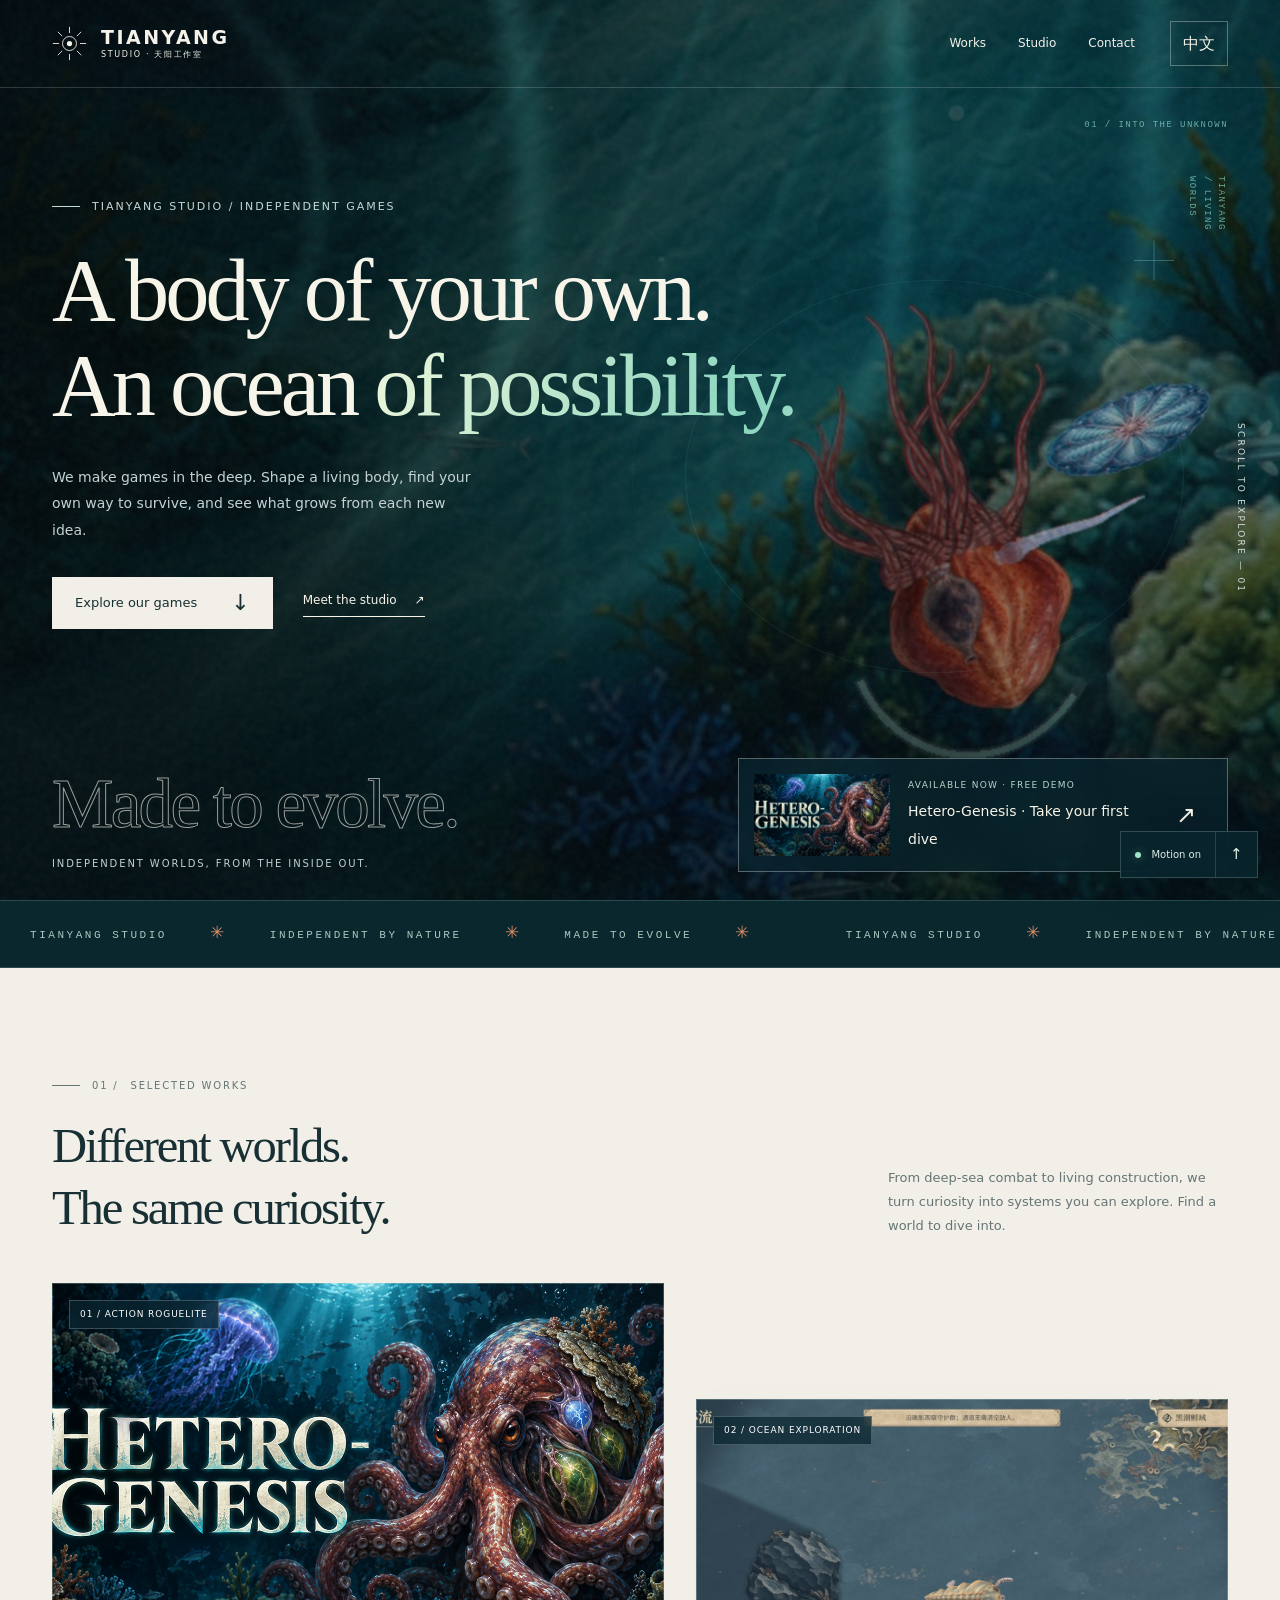
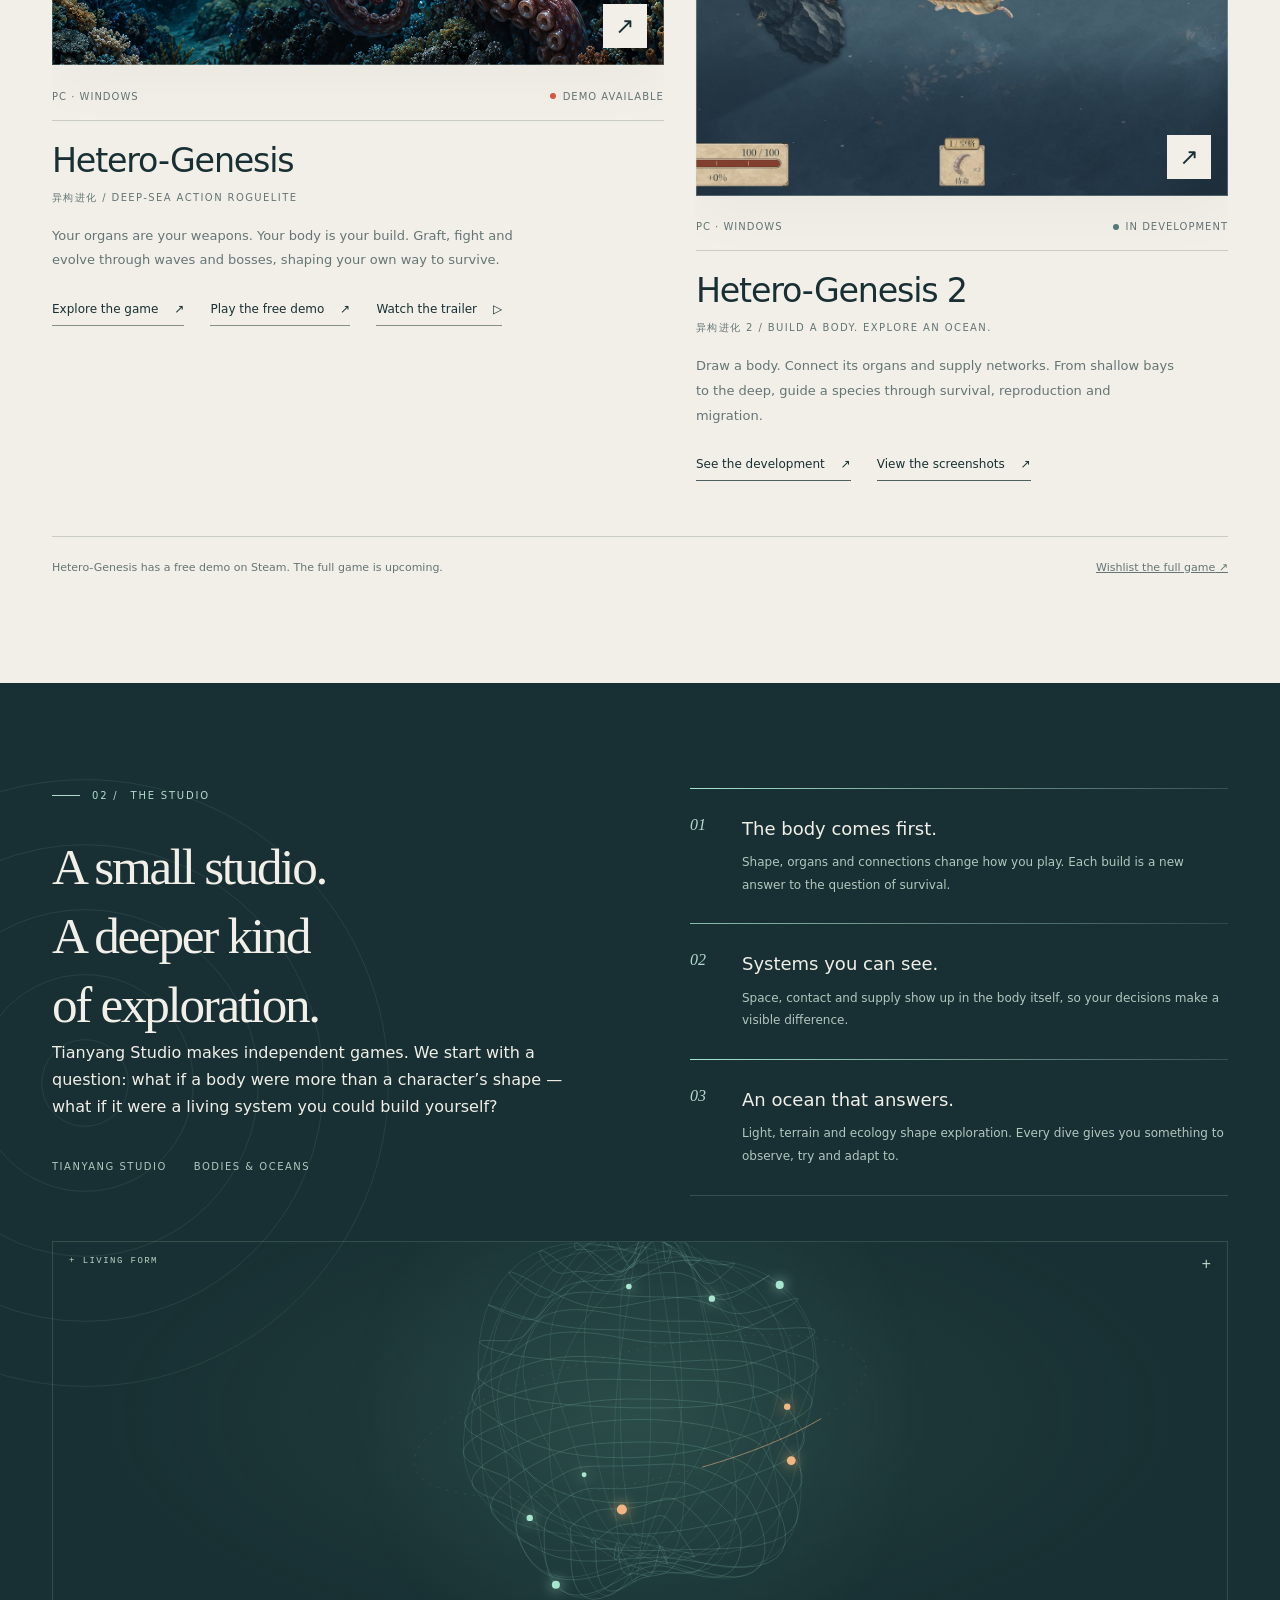
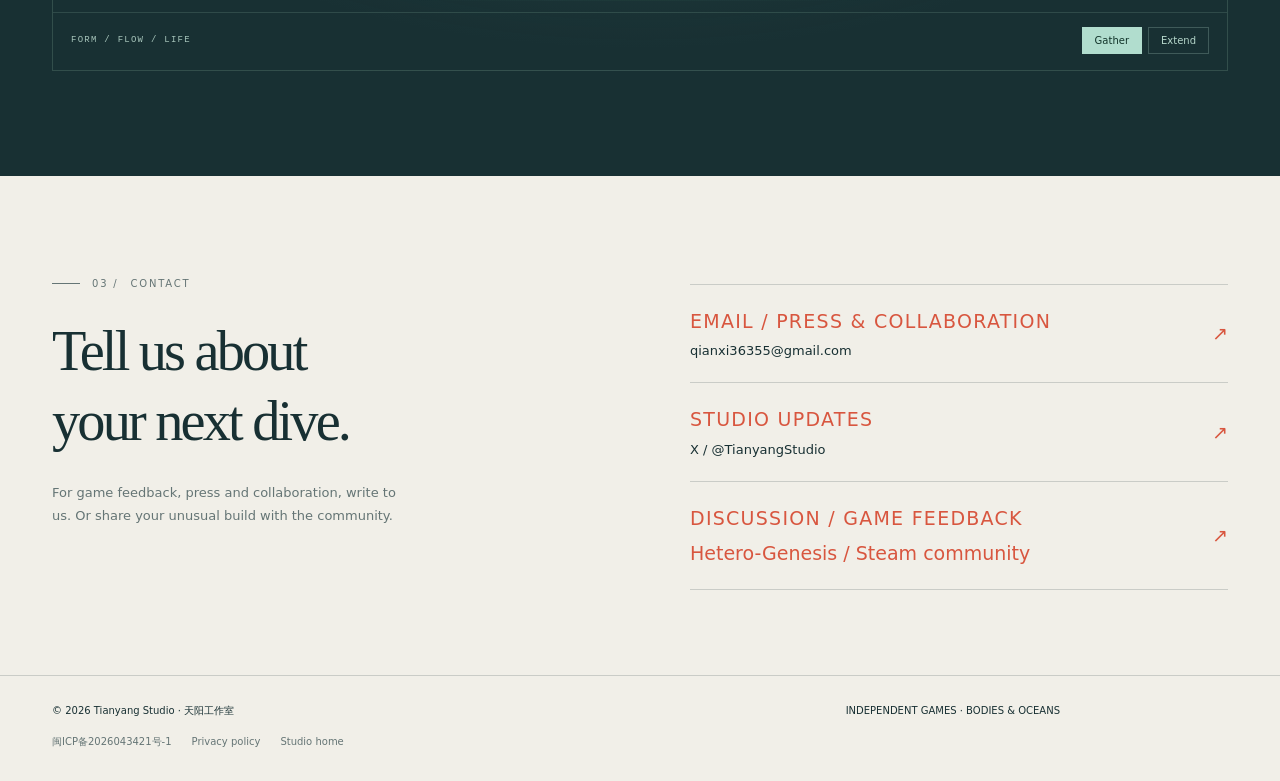
==== commit a70e1368: "Use canonical privacy URL in studio and game footers" ====
--- a/index.html
+++ b/index.html
@@ -32,4 +32,4 @@
 <p class="work-footnote"><span><span class="zh">《异构进化》免费 Demo 已在 Steam 开放，完整版尚未发行。</span><span class="en">Hetero-Genesis has a free demo on Steam. The full game is upcoming.</span></span><a href="https://store.steampowered.com/app/5014650/" target="_blank" rel="noopener"><span class="zh">将完整版加入愿望单</span><span class="en">Wishlist the full game</span> ↗</a></p></div></section>
 <section class="studio-section" id="studio"><svg class="studio-orbit" viewBox="0 0 600 600" aria-hidden="true"><circle cx="300" cy="300" r="280"/><circle cx="300" cy="300" r="220"/><circle cx="300" cy="300" r="160"/><circle cx="300" cy="300" r="100"/><circle cx="300" cy="300" r="40"/></svg><div class="container studio-layout"><div class="studio-copy reveal"><p class="eyeline">02 / <span class="zh">工作室</span><span class="en">The studio</span></p><h2><span class="zh">小小的工作室，<br>向未知的深处。</span><span class="en">A small studio.<br>A deeper kind<br>of exploration.</span></h2><p><span class="zh">天阳工作室专注独立游戏。我们的创作从一个问题开始：如果身体不只是角色的外形，而是你亲手搭建的一套生命系统，会发生什么？</span><span class="en">Tianyang Studio makes independent games. We start with a question: what if a body were more than a character’s shape — what if it were a living system you could build yourself?</span></p><div class="studio-mini"><span>TIANYANG STUDIO</span><span>BODIES &amp; OCEANS</span></div></div><div class="reveal"><div class="approach-item"><span class="number">01</span><div><h3><span class="zh">身体，是玩法的起点。</span><span class="en">The body comes first.</span></h3><p><span class="zh">形态、器官与连接共同改变行动方式。每次构筑，都在回答一个新的生存问题。</span><span class="en">Shape, organs and connections change how you play. Each build is a new answer to the question of survival.</span></p></div></div><div class="approach-item"><span class="number">02</span><div><h3><span class="zh">系统，要能被看见。</span><span class="en">Systems you can see.</span></h3><p><span class="zh">让空间、接触与供给呈现在身体上，让选择产生清晰可读的变化。</span><span class="en">Space, contact and supply show up in the body itself, so your decisions make a visible difference.</span></p></div></div><div class="approach-item"><span class="number">03</span><div><h3><span class="zh">海洋，不只是背景。</span><span class="en">An ocean that answers.</span></h3><p><span class="zh">把光照、地形和生态放进探索，让每次下潜都有值得观察、尝试与适应的事。</span><span class="en">Light, terrain and ecology shape exploration. Every dive gives you something to observe, try and adapt to.</span></p></div></div></div><div class="fx-specimen"><canvas role="img" aria-label="缓慢旋转、可切换形态的生物网格 / Rotating organic mesh with two shapes"></canvas><div class="fx-specimen-footer"><span>FORM / FLOW / LIFE</span><div class="fx-specimen-controls"><button type="button" data-form="0" aria-pressed="true"><span class="zh">聚合</span><span class="en">Gather</span></button><button type="button" data-form="1" aria-pressed="false"><span class="zh">延展</span><span class="en">Extend</span></button></div></div></div></div></section>
 <section class="contact-section" id="contact"><div class="container contact-layout"><div class="contact-copy reveal"><p class="eyeline">03 / <span class="zh">联系</span><span class="en">Contact</span></p><h2><span class="zh">聊聊你的<br>下一次下潜。</span><span class="en">Tell us about<br>your next dive.</span></h2><p><span class="zh">游戏反馈、媒体报道或合作咨询，欢迎写信。也可以到社区分享你的奇异构筑。</span><span class="en">For game feedback, press and collaboration, write to us. Or share your unusual build with the community.</span></p></div><div class="contact-list reveal"><a href="mailto:qianxi36355@gmail.com"><div><small><span class="zh">邮箱 / 媒体与合作</span><span class="en">EMAIL / PRESS & COLLABORATION</span></small>qianxi36355@gmail.com</div><span aria-hidden="true">↗</span></a><a href="https://x.com/TianyangStudio" target="_blank" rel="noopener"><div><small><span class="zh">工作室动态</span><span class="en">STUDIO UPDATES</span></small>X / @TianyangStudio</div><span aria-hidden="true">↗</span></a><a href="https://steamcommunity.com/app/5014650/discussions/" target="_blank" rel="noopener"><div><small><span class="zh">交流 / 游戏反馈</span><span class="en">DISCUSSION / GAME FEEDBACK</span></small><span class="zh">异构进化 · Steam 社区</span><span class="en">Hetero-Genesis / Steam community</span></div><span aria-hidden="true">↗</span></a></div></div></section>
-</main><footer class="portal-footer"><div class="footer-main"><span>© 2026 Tianyang Studio · 天阳工作室</span><span>INDEPENDENT GAMES · BODIES &amp; OCEANS</span></div><div class="footer-legal"><a href="https://beian.miit.gov.cn/" target="_blank" rel="noopener">闽ICP备2026043421号-1</a><a href="/privacy/"><span class="zh">隐私政策</span><span class="en">Privacy policy</span></a><a href="./"><span class="zh">工作室首页</span><span class="en">Studio home</span></a></div></footer><div class="motion-setting"><button class="motion-button" id="motionToggle" type="button" aria-pressed="false"><span class="zh">水流动效</span><span class="en">Water motion</span> ≋</button></div><dialog class="media-dialog" id="mediaDialog" aria-labelledby="mediaTitle"><div class="dialog-bar"><span id="mediaTitle">TIANYANG STUDIO / <span class="zh">作品影像</span><span class="en">Game footage</span></span><button class="dialog-close" type="button" aria-label="关闭 Close">×</button></div><video controls playsinline preload="none" poster="assets/v3/trailer-poster.jpg" hidden></video><img alt="" hidden><p><span class="zh">游戏实机画面。开发中的内容与界面可能调整。</span><span class="en">Captured from the game. Content and interface may change during development.</span></p></dialog></body></html>+</main><footer class="portal-footer"><div class="footer-main"><span>© 2026 Tianyang Studio · 天阳工作室</span><span>INDEPENDENT GAMES · BODIES &amp; OCEANS</span></div><div class="footer-legal"><a href="https://beian.miit.gov.cn/" target="_blank" rel="noopener">闽ICP备2026043421号-1</a><a href="https://tianyangstudio.cn/privacy/"><span class="zh">隐私政策</span><span class="en">Privacy policy</span></a><a href="./"><span class="zh">工作室首页</span><span class="en">Studio home</span></a></div></footer><div class="motion-setting"><button class="motion-button" id="motionToggle" type="button" aria-pressed="false"><span class="zh">水流动效</span><span class="en">Water motion</span> ≋</button></div><dialog class="media-dialog" id="mediaDialog" aria-labelledby="mediaTitle"><div class="dialog-bar"><span id="mediaTitle">TIANYANG STUDIO / <span class="zh">作品影像</span><span class="en">Game footage</span></span><button class="dialog-close" type="button" aria-label="关闭 Close">×</button></div><video controls playsinline preload="none" poster="assets/v3/trailer-poster.jpg" hidden></video><img alt="" hidden><p><span class="zh">游戏实机画面。开发中的内容与界面可能调整。</span><span class="en">Captured from the game. Content and interface may change during development.</span></p></dialog></body></html>
--- a/assets/motion.css
+++ b/assets/motion.css
@@ -15,7 +15,7 @@
 /* A generative specimen, drawn locally rather than downloaded as a video. */
 .fx-specimen{position:relative;min-height:430px;margin-top:35px;overflow:hidden;background:radial-gradient(ellipse at 50% 40%,#42665d3d,transparent 65%);border:1px solid #b3dfc52b}.fx-specimen canvas{display:block;width:100%;height:360px;touch-action:pan-y}.fx-specimen::before,.fx-specimen::after{content:"+";position:absolute;top:14px;left:16px;font:16px monospace;color:#b8d3c3;pointer-events:none}.fx-specimen::after{left:auto;right:16px}.fx-specimen-footer{display:flex;align-items:center;justify-content:space-between;gap:18px;padding:14px 18px;border-top:1px solid #b3dfc525;font:9px/1.5 ui-monospace,monospace;letter-spacing:.14em;color:#a7c5bb}.fx-specimen-controls{display:flex;gap:6px}.fx-specimen-controls button{padding:7px 12px;background:none;border:1px solid #b5d6ca40;color:#b5d6ca;font:10px system-ui;cursor:pointer}.fx-specimen-controls button[aria-pressed=true]{background:#b1ddce;color:#113329;border-color:#b1ddce}.fx-specimen-controls button:focus-visible{outline:2px solid #ecb485;outline-offset:3px}
 /* Hetero-Genesis: a dark, cinematic combat page. */
-body[data-world=hg1] header{position:absolute;inset:0 0 auto;background:#061b24b8;backdrop-filter:blur(12px);z-index:20;border-color:#d6e7df25}body[data-world=hg1] .studio-link{font-size:10px;letter-spacing:.1em;white-space:nowrap}body[data-world=hg1] .hero{max-width:none;min-height:850px;height:100svh;max-height:1100px;grid-template-columns:49% 51%;padding:150px 52px 110px;background:linear-gradient(90deg,#061820fa 5%,#071d25c7 45%,#06182044),url('v3/library_hero_3840x1240.jpg') center/cover}body[data-world=hg1] .hero-copy{position:relative;z-index:5}body[data-world=hg1] .hero h1{font-size:clamp(65px,7.2vw,116px);line-height:1.02;letter-spacing:-.06em;max-width:740px;text-shadow:0 7px 40px #02101788}body[data-world=hg1] .hero-description{max-width:440px;line-height:1.9;font-size:14px}body[data-world=hg1] .hero-art{z-index:3;margin-left:-30px;transform:translate(calc(var(--fx-px)*-14px),calc(var(--fx-py)*-10px));filter:drop-shadow(0 35px 60px #00000050)}body[data-world=hg1] .hero-art img{box-shadow:none;mask-image:radial-gradient(ellipse at center,black 50%,transparent 75%);transform:scale(1.3)}body[data-world=hg1] .hero-bottom{z-index:5;left:52px;right:52px;bottom:27px}body[data-world=hg1] .hero .eyebrow{color:#ecad86}body[data-world=hg1] .fx-rings{inset:6% -7% 6% 43%;opacity:.7}body[data-world=hg1] .fx-ticker{background:#172b2c;color:#e2b390}body[data-world=hg1] .trailer-frame{position:relative;border:1px solid #d68c6c60;box-shadow:0 0 65px #c36f3a0d}body[data-world=hg1] .features-section{background:radial-gradient(ellipse at 0% 30%,#234b4b77,transparent 60%),#0b2028}body[data-world=hg1] .demo-numbers strong{font-variant-numeric:tabular-nums;color:#e9a179}body[data-world=hg1] .feature-media::after{content:"";position:absolute;inset:0;pointer-events:none;box-shadow:inset 0 0 25px #02151b50}body[data-world=hg1] .final-cta{position:relative;padding:125px 0}body[data-world=hg1] .final-cta::before{content:"";position:absolute;inset:0;background:radial-gradient(ellipse at center,#81cbb51a,transparent 70%);animation:fx-breathe 8s ease-in-out infinite}body[data-world=hg1] .final-cta>.wrap{position:relative}
+body[data-world=hg1] header{position:absolute;inset:0 0 auto;background:#061b24b8;backdrop-filter:blur(12px);z-index:20;border-color:#d6e7df25}body[data-world=hg1] .studio-link{font-size:10px;letter-spacing:.1em;white-space:nowrap}body[data-world=hg1] .hero{max-width:none;min-height:850px;height:100svh;max-height:1100px;grid-template-columns:49% 51%;padding:150px 52px 110px;background:linear-gradient(90deg,#061820fa 5%,#071d25c7 45%,#06182044),url('v3/library_hero_3840x1240.jpg') center/cover}body[data-world=hg1] .hero-copy{position:relative;z-index:5}body[data-world=hg1] .hero h1{font-size:clamp(60px,6.3vw,108px);line-height:1.02;letter-spacing:-.06em;max-width:740px;text-shadow:0 7px 40px #02101788}body[data-world=hg1] .hero-description{max-width:440px;line-height:1.9;font-size:14px}body[data-world=hg1] .hero-art{z-index:3;margin-left:-30px;transform:translate(calc(var(--fx-px)*-14px),calc(var(--fx-py)*-10px));filter:drop-shadow(0 35px 60px #00000050)}body[data-world=hg1] .hero-art img{box-shadow:none;mask-image:radial-gradient(ellipse at center,black 50%,transparent 75%);transform:scale(1.3)}body[data-world=hg1] .hero-bottom{z-index:5;left:52px;right:52px;bottom:27px}body[data-world=hg1] .hero .eyebrow{color:#ecad86}body[data-world=hg1] .fx-rings{inset:6% -7% 6% 43%;opacity:.7}body[data-world=hg1] .fx-ticker{background:#172b2c;color:#e2b390}body[data-world=hg1] .trailer-frame{position:relative;border:1px solid #d68c6c60;box-shadow:0 0 65px #c36f3a0d}body[data-world=hg1] .features-section{background:radial-gradient(ellipse at 0% 30%,#234b4b77,transparent 60%),#0b2028}body[data-world=hg1] .demo-numbers strong{font-variant-numeric:tabular-nums;color:#e9a179}body[data-world=hg1] .feature-media::after{content:"";position:absolute;inset:0;pointer-events:none;box-shadow:inset 0 0 25px #02151b50}body[data-world=hg1] .final-cta{position:relative;padding:125px 0}body[data-world=hg1] .final-cta::before{content:"";position:absolute;inset:0;background:radial-gradient(ellipse at center,#81cbb51a,transparent 70%);animation:fx-breathe 8s ease-in-out infinite}body[data-world=hg1] .final-cta>.wrap{position:relative}
 /* Hetero-Genesis 2: an illuminated living blueprint over the real ocean. */
 .portal-detail[data-world=hg2] .masthead{position:absolute;inset:0 0 auto;z-index:20;background:#071e26b0;backdrop-filter:blur(12px)}.portal-detail[data-world=hg2] main>.wrap:first-child{width:100%;max-width:none}.portal-detail[data-world=hg2] .game-hero{position:relative;min-height:850px;padding:210px 52px 150px;overflow:hidden;color:#f2f0df}.portal-detail[data-world=hg2] .game-hero-image{position:absolute;inset:0;z-index:-2;border:0;margin:0}.portal-detail[data-world=hg2] .game-hero-image img{height:100%;width:100%;object-fit:cover;object-position:65% 50%;filter:saturate(.65);transform:scale(1.08) translateY(calc(var(--fx-depth)*50px));will-change:transform}.portal-detail[data-world=hg2] .game-hero::before{content:"";position:absolute;inset:0;z-index:0;background:linear-gradient(90deg,#051c25ed,#051c25a8 54%,#051c2544),linear-gradient(0deg,#081d23,transparent 40%)}.portal-detail[data-world=hg2] .game-title-row{position:relative;z-index:4;max-width:1340px;margin:auto;display:block}.portal-detail[data-world=hg2] .game-title-row h1{font-size:clamp(50px,5.5vw,88px);max-width:950px;line-height:1.15;letter-spacing:-.055em}.portal-detail[data-world=hg2] .game-title-row .latin{font-size:12px;letter-spacing:.18em;color:#c4e0d2;margin-top:30px}.portal-detail[data-world=hg2] .game-brand{color:#a6c7c5;margin-bottom:30px}.portal-detail[data-world=hg2] .game-status{position:relative;margin-top:35px;color:#b3e7d3;border-color:#94d2c34d;background:#174c4a55;padding:9px 15px}.portal-detail[data-world=hg2] .game-hero .lede{position:relative;z-index:4;max-width:470px;margin:25px max(0px,calc((100vw - 1444px)/2)) 0;font-size:14px;color:#b6c9c4;line-height:1.95}.portal-detail[data-world=hg2] .game-hero-image figcaption{position:absolute;bottom:30px;left:52px;right:52px;border:0;z-index:5;padding:0;color:#adcbc4}.portal-detail[data-world=hg2] .fx-coordinates{top:128px}.portal-detail[data-world=hg2] .fx-rings{inset:13% 0 12% 48%}.portal-detail[data-world=hg2] .fx-ticker{background:#153837}.portal-detail[data-world=hg2] .about-game{background:radial-gradient(ellipse at 0% 100%,#386f6022,transparent 65%)}.portal-detail[data-world=hg2] .gallery-zoom{position:relative;overflow:hidden}.portal-detail[data-world=hg2] .milestones li{position:relative}.portal-detail[data-world=hg2] .milestones li::before{content:"";position:absolute;left:-1px;top:0;width:2px;height:100%;background:linear-gradient(#c97f52,transparent);transform:scaleY(0);transform-origin:top;transition:transform 1.1s var(--fx-ease)}.portal-detail[data-world=hg2] .milestones li.fx-in::before{transform:scaleY(1)}.portal-detail[data-world=hg2] .fx-specimen{min-height:440px;margin:36px 0 0}.portal-detail[data-world=hg2] .fx-specimen canvas{height:380px}
 @keyframes fx-title{from{opacity:0;translate:0 36px;clip-path:inset(0 0 100% 0)}to{opacity:1;translate:0 0;clip-path:inset(0)}}@keyframes fx-rays{from{transform:rotate(-6deg) scale(1.1);opacity:.55}to{transform:rotate(5deg) scale(1.18);opacity:1}}@keyframes fx-orbit{from{rotate:0deg}to{rotate:360deg}}@keyframes fx-chroma{to{background-position:100% 0}}@keyframes fx-ticker{to{transform:translateX(-50%)}}@keyframes fx-breathe{50%{opacity:.25;transform:scale(.94)}}
